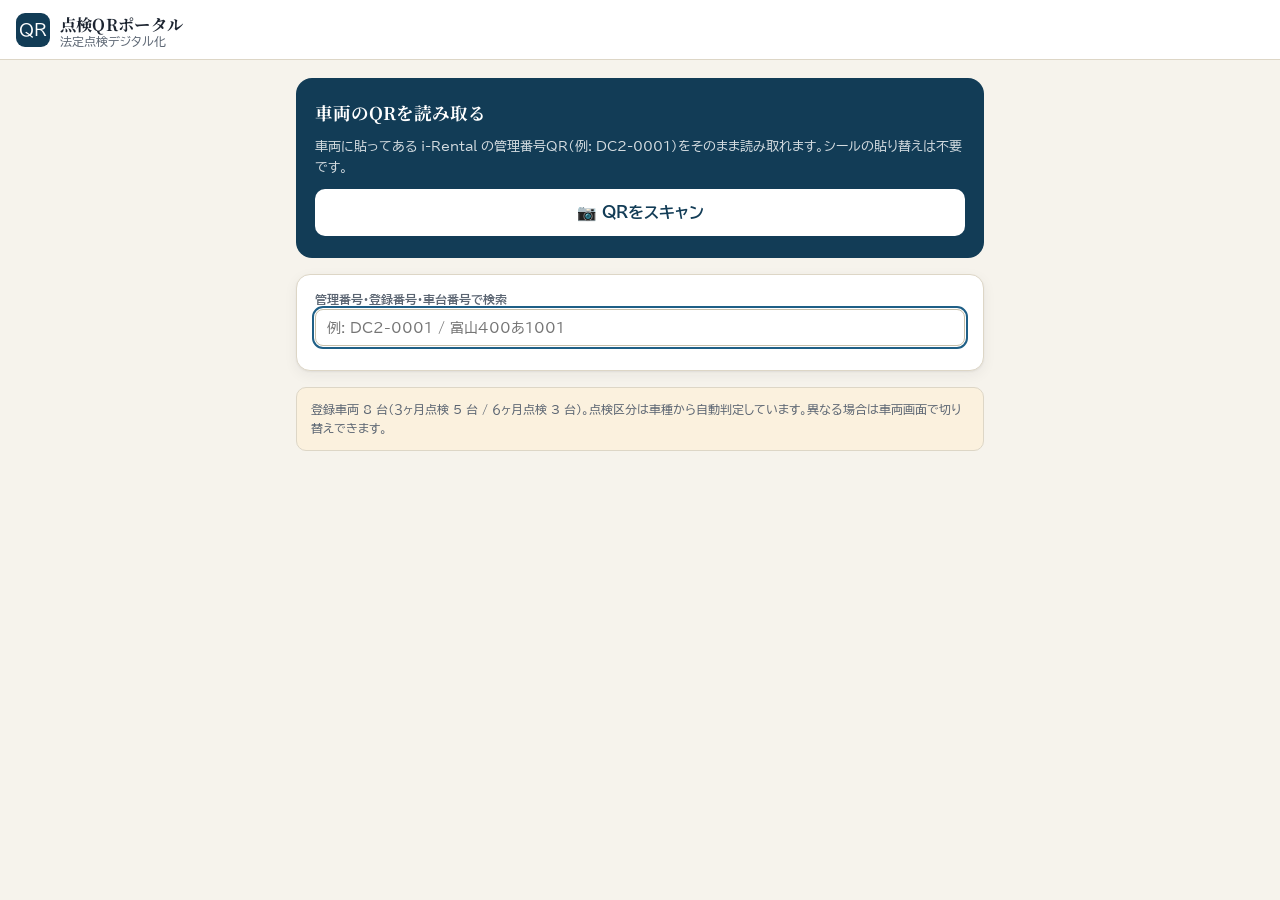
==== index.html @ 953cb8fd "点検QRポータル デモ版（架空データ8台）" ====
<!DOCTYPE html>
<html lang="ja">
<head>
<meta charset="utf-8">
<meta name="viewport" content="width=device-width, initial-scale=1, viewport-fit=cover">
<meta name="theme-color" content="#123c56">
<meta name="apple-mobile-web-app-capable" content="yes">
<meta name="apple-mobile-web-app-status-bar-style" content="default">
<meta name="apple-mobile-web-app-title" content="点検QR">
<meta name="format-detection" content="telephone=no">
<link rel="manifest" href="./manifest.json">
<link rel="apple-touch-icon" href="./apple-touch-icon.png">
<link rel="icon" href="./icon-192.png"><title>点検QRポータル</title>
<link rel="preconnect" href="https://fonts.googleapis.com">
<link rel="preconnect" href="https://fonts.gstatic.com" crossorigin>
<link href="https://fonts.googleapis.com/css2?family=Noto+Serif+JP:wght@500;700&family=BIZ+UDPGothic:wght@400;700&display=swap" rel="stylesheet">
<style>
:root{
  --paper:#f6f3ec; --surface:#ffffff; --surface-2:#fbf9f4;
  --ink:#1c2430; --ink-soft:#5b6572; --ink-faint:#8a93a0;
  --line:#ddd6c6; --line-strong:#c7bfa9;
  --accent:#1f5f86; --accent-strong:#123c56; --accent-soft:#e4eef3;
  --ok:#2f7a4f; --ok-soft:#e3f2e8;
  --ng:#b6432c; --ng-soft:#fbe9e4;
  --warn:#c1861f; --warn-soft:#fbf1de;
  --focus:#1f5f86;
  --shadow: 0 1px 2px rgba(28,36,48,.06), 0 4px 14px rgba(28,36,48,.06);
}
@media (prefers-color-scheme: dark){
  :root:not([data-theme="light"]){
    --paper:#11161d; --surface:#1a222c; --surface-2:#161d25;
    --ink:#edf0f3; --ink-soft:#aab4c0; --ink-faint:#7c8794;
    --line:#2c3947; --line-strong:#3a4a5a;
    --accent:#68abd6; --accent-strong:#9bcbea; --accent-soft:#1c2f3d;
    --ok:#63c187; --ok-soft:#173023;
    --ng:#e08669; --ng-soft:#3a2119;
    --warn:#e0b761; --warn-soft:#3a2c11;
    --focus:#68abd6;
    --shadow: 0 1px 2px rgba(0,0,0,.3), 0 4px 18px rgba(0,0,0,.35);
  }
}
:root[data-theme="dark"]{
  --paper:#11161d; --surface:#1a222c; --surface-2:#161d25;
  --ink:#edf0f3; --ink-soft:#aab4c0; --ink-faint:#7c8794;
  --line:#2c3947; --line-strong:#3a4a5a;
  --accent:#68abd6; --accent-strong:#9bcbea; --accent-soft:#1c2f3d;
  --ok:#63c187; --ok-soft:#173023;
  --ng:#e08669; --ng-soft:#3a2119;
  --warn:#e0b761; --warn-soft:#3a2c11;
  --focus:#68abd6;
  --shadow: 0 1px 2px rgba(0,0,0,.3), 0 4px 18px rgba(0,0,0,.35);
}
*{box-sizing:border-box}
body{
  margin:0; background:var(--paper); color:var(--ink);
  font-family:"BIZ UDPGothic","Hiragino Sans","Yu Gothic",sans-serif;
  -webkit-font-smoothing:antialiased;
}
h1,h2,h3{font-family:"Noto Serif JP",serif; text-wrap:balance; margin:0}
a{color:var(--accent)}
button{font-family:inherit}

.topbar{
  position:sticky; top:0; z-index:10; background:var(--surface);
  border-bottom:1px solid var(--line); display:flex; align-items:center; gap:.6rem;
  padding:.75rem 1rem;
}
.topbar .mark{
  width:34px;height:34px;border-radius:9px;background:var(--accent-strong);
  color:#fff;display:flex;align-items:center;justify-content:center;font-size:1.05rem;flex:none;
}
.topbar .title{font-family:"Noto Serif JP",serif;font-weight:700;font-size:1.02rem;letter-spacing:.02em}
.topbar .sub{font-size:.72rem;color:var(--ink-soft)}
.topbar .back{
  margin-left:auto;border:1px solid var(--line);background:var(--surface-2);color:var(--ink);
  padding:.4rem .75rem;border-radius:8px;font-size:.8rem;cursor:pointer;
}
.topbar .back:hover{border-color:var(--line-strong)}

.container{max-width:720px;margin:0 auto;padding:1.1rem 1rem 4rem}

.banner{
  background:var(--accent-soft);border:1px solid var(--line);border-radius:12px;
  padding:.85rem 1rem;font-size:.82rem;color:var(--ink-soft);line-height:1.65;margin-bottom:1.2rem;
}
.banner b{color:var(--ink)}

.section-label{
  font-size:.72rem;letter-spacing:.08em;color:var(--ink-faint);
  margin:1.6rem 0 .6rem;font-weight:700;
}
.section-label:first-child{margin-top:0}

.card{
  background:var(--surface);border:1px solid var(--line);border-radius:14px;
  padding:1.1rem;box-shadow:var(--shadow); margin-bottom:.9rem;
}

.scan-hero{
  background:var(--accent-strong);border-radius:16px;padding:1.4rem 1.2rem;color:#fff;
  display:flex;flex-direction:column;gap:.7rem;margin-bottom:1rem;
}
.scan-hero h2{font-size:1.1rem;color:#fff}
.scan-hero p{margin:0;font-size:.82rem;line-height:1.6;color:rgba(255,255,255,.82)}
.scan-hero button{
  appearance:none;border:none;background:#fff;color:var(--accent-strong);
  padding:.85rem 1rem;border-radius:10px;font-size:.98rem;font-weight:700;cursor:pointer;
  display:flex;align-items:center;justify-content:center;gap:.5rem;width:100%;
}
.scan-hero button:hover{background:#eef4f8}
.scan-hero button:focus-visible{outline:3px solid #fff;outline-offset:2px}

.pill{
  display:inline-flex;align-items:center;gap:.3rem;font-size:.72rem;font-weight:700;
  padding:.2rem .55rem;border-radius:999px;background:var(--accent-soft);color:var(--accent-strong);
  letter-spacing:.02em;
}

.btn{
  appearance:none;border:1px solid var(--line-strong);background:var(--surface-2);color:var(--ink);
  padding:.55rem .9rem;border-radius:9px;font-size:.84rem;font-weight:700;cursor:pointer;
  display:inline-flex;align-items:center;gap:.4rem;line-height:1.2;
}
.btn:hover{border-color:var(--accent)}
.btn:focus-visible{outline:2px solid var(--focus);outline-offset:2px}
.btn.primary{background:var(--accent-strong);border-color:var(--accent-strong);color:#fff}
.btn.primary:hover{background:var(--accent)}
.btn.block{width:100%;justify-content:center;padding:.8rem 1rem;font-size:.92rem}
.btn[disabled]{opacity:.5;cursor:not-allowed}
.rowbtns{display:flex;gap:.5rem;margin-top:.3rem;flex-wrap:wrap}

.step-btn{
  display:flex;align-items:flex-start;gap:.8rem;width:100%;text-align:left;
  border:1px solid var(--line-strong);background:var(--surface);color:var(--ink);
  padding:.85rem .95rem;border-radius:11px;cursor:pointer;margin-bottom:.55rem;
}
.step-btn:hover{border-color:var(--accent)}
.step-btn:focus-visible{outline:2px solid var(--focus);outline-offset:2px}
.step-btn .num{
  flex:none;width:26px;height:26px;border-radius:50%;background:var(--accent-strong);color:#fff;
  display:flex;align-items:center;justify-content:center;font-size:.8rem;font-weight:700;
}
.step-btn.done .num{background:var(--ok)}
.step-btn .txt{flex:1;min-width:0}
.step-btn .t{font-size:.92rem;font-weight:700}
.step-btn .d{font-size:.76rem;color:var(--ink-soft);margin-top:.15rem;line-height:1.5}

.field{display:flex;flex-direction:column;gap:.3rem;margin-bottom:.8rem}
.field label{font-size:.76rem;color:var(--ink-soft);font-weight:700}
.field input[type=text],.field input[type=number],.field input[type=date],.field select,.field textarea{
  border:1px solid var(--line-strong);border-radius:8px;padding:.6rem .7rem;font-size:.9rem;
  background:var(--surface);color:var(--ink);font-family:inherit;width:100%;
}
.field textarea{resize:vertical;min-height:4.2em}
.field input:focus,.field select:focus,.field textarea:focus{outline:2px solid var(--focus);outline-offset:1px}
.field-row{display:grid;grid-template-columns:1fr 1fr;gap:.7rem}
.radio2{display:flex;gap:1.1rem;font-size:.86rem}
.radio2 label{display:flex;align-items:center;gap:.35rem;font-weight:400;color:var(--ink)}

.hit{
  display:flex;align-items:center;gap:.7rem;padding:.7rem .2rem;border-top:1px solid var(--line);
  cursor:pointer;
}
.hit:first-of-type{border-top:none}
.hit:hover{background:var(--surface-2)}
.hit .id{font-size:.72rem;font-weight:700;color:var(--accent);min-width:88px;font-variant-numeric:tabular-nums}
.hit .body{flex:1;min-width:0}
.hit .reg{font-size:.92rem;font-weight:700}
.hit .kind{font-size:.75rem;color:var(--ink-soft);overflow:hidden;text-overflow:ellipsis;white-space:nowrap}
.hit .chev{color:var(--ink-faint);flex:none}

#scanStage{display:flex;flex-direction:column;gap:.8rem;align-items:center}
#scanVideo{
  width:100%;max-width:420px;border-radius:14px;background:#000;aspect-ratio:3/4;object-fit:cover;
  border:1px solid var(--line);
}
.scan-hint{font-size:.82rem;color:var(--ink-soft);text-align:center;line-height:1.6}
.scan-status{
  font-size:.8rem;font-weight:700;padding:.5rem .9rem;border-radius:999px;
  background:var(--warn-soft);color:var(--warn);
}
.scan-status.ok{background:var(--ok-soft);color:var(--ok)}
.scan-status.err{background:var(--ng-soft);color:var(--ng)}

.accordion{border:1px solid var(--line);border-radius:12px;overflow:hidden;margin-bottom:.7rem;background:var(--surface)}
.accordion > summary{
  list-style:none;cursor:pointer;padding:.8rem .95rem;display:flex;align-items:center;justify-content:space-between;
  font-weight:700;font-size:.92rem;background:var(--surface-2);
}
.accordion > summary::-webkit-details-marker{display:none}
.accordion > summary .chev{transition:transform .15s;color:var(--ink-faint)}
.accordion[open] > summary .chev{transform:rotate(90deg)}
.accordion .body{padding:.3rem .95rem .8rem}
.accordion .count{font-size:.72rem;color:var(--ink-faint);font-weight:400;margin-left:.5rem}

.group-name{font-size:.78rem;color:var(--ink-soft);font-weight:700;margin:.7rem 0 .35rem}
.item-row{padding:.55rem 0;border-top:1px solid var(--line)}
.item-row:first-of-type{border-top:none}
.item-row .label{font-size:.85rem;margin-bottom:.45rem}
.seg{display:flex;gap:.4rem;flex-wrap:wrap}
.seg button{
  flex:1;min-width:84px;border:1px solid var(--line-strong);background:var(--surface);color:var(--ink-soft);
  padding:.45rem .5rem;border-radius:8px;font-size:.78rem;font-weight:700;cursor:pointer;
}
.seg button[aria-pressed="true"]{border-color:transparent}
.seg button.st-good[aria-pressed="true"]{background:var(--ok-soft);color:var(--ok)}
.seg button.st-action[aria-pressed="true"]{background:var(--ng-soft);color:var(--ng)}
.seg button.st-na[aria-pressed="true"]{background:var(--warn-soft);color:var(--warn)}
.item-row select.code{
  margin-top:.4rem;border:1px solid var(--line-strong);border-radius:7px;padding:.35rem .5rem;
  font-size:.78rem;background:var(--surface);color:var(--ink);
}

.notebox{
  background:var(--warn-soft);border:1px solid var(--line);border-radius:10px;padding:.75rem .9rem;
  font-size:.76rem;color:var(--ink-soft);line-height:1.6;margin:1rem 0;
}

.kv{display:grid;grid-template-columns:auto 1fr;gap:.35rem .9rem;font-size:.82rem;margin-top:.6rem}
.kv dt{color:var(--ink-soft)}
.kv dd{margin:0;word-break:break-all}

.empty{color:var(--ink-faint);font-size:.85rem;padding:1.2rem 0;text-align:center}

.certificate{
  background:#fff;color:#161616;width:780px;padding:28px 32px;font-family:"BIZ UDPGothic",sans-serif;
  position:absolute;left:-99999px;top:0;
}
.certificate h2{font-size:19px;text-align:center;margin-bottom:4px;font-family:"Noto Serif JP",serif}
.certificate .sub{text-align:center;font-size:11px;color:#666;margin-bottom:14px}
.certificate table{width:100%;border-collapse:collapse;font-size:11.5px;margin-bottom:10px}
.certificate table.head td{border:1px solid #999;padding:5px 8px}
.certificate table.head td.k{background:#f0efe9;font-weight:700;width:110px}
.certificate table.items{margin-top:6px}
.certificate table.items th{background:#e7eef2;border:1px solid #999;padding:4px 6px;font-size:11px;text-align:left}
.certificate table.items td{border:1px solid #bbb;padding:4px 6px;font-size:11px}
.certificate table.items tr.cat td{background:#f4f2ea;font-weight:700}
.certificate .res-good{color:#2f7a4f;font-weight:700}
.certificate .res-action{color:#b6432c;font-weight:700}
.certificate .res-na{color:#999}
.certificate .footer-grid{display:flex;justify-content:space-between;margin-top:16px;font-size:11px}
.certificate .footer-grid div{border-top:1px solid #999;padding-top:4px;width:31%}
.certificate .stamp{margin-top:18px;text-align:right;font-size:10px;color:#888}

body.printing .topbar, body.printing .container{display:none !important}
body.printing #certificate{
  display:block !important;position:static !important;left:auto !important;width:100% !important;padding:0 !important;
}
@media print{
  body{background:#fff}
  .topbar, .container{display:none !important}
  #certificate{
    display:block !important;position:static !important;left:auto !important;width:100% !important;padding:0 !important;
  }
}
</style>
</head>
<body>
<div class="topbar">
  <div class="mark">QR</div>
  <div>
    <div class="title">点検QRポータル</div>
    <div class="sub">法定点検デジタル化</div>
  </div>
  <button class="back" id="btnHome" style="display:none">ホームへ</button>
</div>
<main id="app" class="container"></main>

<div id="certificate" class="certificate" aria-hidden="true"></div>

<script>//---------------------------------------------------------------------
//
// QR Code Generator for JavaScript
//
// Copyright (c) 2009 Kazuhiko Arase
//
// URL: http://www.d-project.com/
//
// Licensed under the MIT license:
//  http://www.opensource.org/licenses/mit-license.php
//
// The word 'QR Code' is registered trademark of
// DENSO WAVE INCORPORATED
//  http://www.denso-wave.com/qrcode/faqpatent-e.html
//
//---------------------------------------------------------------------

var qrcode = function() {

  //---------------------------------------------------------------------
  // qrcode
  //---------------------------------------------------------------------

  /**
   * qrcode
   * @param typeNumber 1 to 40
   * @param errorCorrectionLevel 'L','M','Q','H'
   */
  var qrcode = function(typeNumber, errorCorrectionLevel) {

    var PAD0 = 0xEC;
    var PAD1 = 0x11;

    var _typeNumber = typeNumber;
    var _errorCorrectionLevel = QRErrorCorrectionLevel[errorCorrectionLevel];
    var _modules = null;
    var _moduleCount = 0;
    var _dataCache = null;
    var _dataList = [];

    var _this = {};

    var makeImpl = function(test, maskPattern) {

      _moduleCount = _typeNumber * 4 + 17;
      _modules = function(moduleCount) {
        var modules = new Array(moduleCount);
        for (var row = 0; row < moduleCount; row += 1) {
          modules[row] = new Array(moduleCount);
          for (var col = 0; col < moduleCount; col += 1) {
            modules[row][col] = null;
          }
        }
        return modules;
      }(_moduleCount);

      setupPositionProbePattern(0, 0);
      setupPositionProbePattern(_moduleCount - 7, 0);
      setupPositionProbePattern(0, _moduleCount - 7);
      setupPositionAdjustPattern();
      setupTimingPattern();
      setupTypeInfo(test, maskPattern);

      if (_typeNumber >= 7) {
        setupTypeNumber(test);
      }

      if (_dataCache == null) {
        _dataCache = createData(_typeNumber, _errorCorrectionLevel, _dataList);
      }

      mapData(_dataCache, maskPattern);
    };

    var setupPositionProbePattern = function(row, col) {

      for (var r = -1; r <= 7; r += 1) {

        if (row + r <= -1 || _moduleCount <= row + r) continue;

        for (var c = -1; c <= 7; c += 1) {

          if (col + c <= -1 || _moduleCount <= col + c) continue;

          if ( (0 <= r && r <= 6 && (c == 0 || c == 6) )
              || (0 <= c && c <= 6 && (r == 0 || r == 6) )
              || (2 <= r && r <= 4 && 2 <= c && c <= 4) ) {
            _modules[row + r][col + c] = true;
          } else {
            _modules[row + r][col + c] = false;
          }
        }
      }
    };

    var getBestMaskPattern = function() {

      var minLostPoint = 0;
      var pattern = 0;

      for (var i = 0; i < 8; i += 1) {

        makeImpl(true, i);

        var lostPoint = QRUtil.getLostPoint(_this);

        if (i == 0 || minLostPoint > lostPoint) {
          minLostPoint = lostPoint;
          pattern = i;
        }
      }

      return pattern;
    };

    var setupTimingPattern = function() {

      for (var r = 8; r < _moduleCount - 8; r += 1) {
        if (_modules[r][6] != null) {
          continue;
        }
        _modules[r][6] = (r % 2 == 0);
      }

      for (var c = 8; c < _moduleCount - 8; c += 1) {
        if (_modules[6][c] != null) {
          continue;
        }
        _modules[6][c] = (c % 2 == 0);
      }
    };

    var setupPositionAdjustPattern = function() {

      var pos = QRUtil.getPatternPosition(_typeNumber);

      for (var i = 0; i < pos.length; i += 1) {

        for (var j = 0; j < pos.length; j += 1) {

          var row = pos[i];
          var col = pos[j];

          if (_modules[row][col] != null) {
            continue;
          }

          for (var r = -2; r <= 2; r += 1) {

            for (var c = -2; c <= 2; c += 1) {

              if (r == -2 || r == 2 || c == -2 || c == 2
                  || (r == 0 && c == 0) ) {
                _modules[row + r][col + c] = true;
              } else {
                _modules[row + r][col + c] = false;
              }
            }
          }
        }
      }
    };

    var setupTypeNumber = function(test) {

      var bits = QRUtil.getBCHTypeNumber(_typeNumber);

      for (var i = 0; i < 18; i += 1) {
        var mod = (!test && ( (bits >> i) & 1) == 1);
        _modules[Math.floor(i / 3)][i % 3 + _moduleCount - 8 - 3] = mod;
      }

      for (var i = 0; i < 18; i += 1) {
        var mod = (!test && ( (bits >> i) & 1) == 1);
        _modules[i % 3 + _moduleCount - 8 - 3][Math.floor(i / 3)] = mod;
      }
    };

    var setupTypeInfo = function(test, maskPattern) {

      var data = (_errorCorrectionLevel << 3) | maskPattern;
      var bits = QRUtil.getBCHTypeInfo(data);

      // vertical
      for (var i = 0; i < 15; i += 1) {

        var mod = (!test && ( (bits >> i) & 1) == 1);

        if (i < 6) {
          _modules[i][8] = mod;
        } else if (i < 8) {
          _modules[i + 1][8] = mod;
        } else {
          _modules[_moduleCount - 15 + i][8] = mod;
        }
      }

      // horizontal
      for (var i = 0; i < 15; i += 1) {

        var mod = (!test && ( (bits >> i) & 1) == 1);

        if (i < 8) {
          _modules[8][_moduleCount - i - 1] = mod;
        } else if (i < 9) {
          _modules[8][15 - i - 1 + 1] = mod;
        } else {
          _modules[8][15 - i - 1] = mod;
        }
      }

      // fixed module
      _modules[_moduleCount - 8][8] = (!test);
    };

    var mapData = function(data, maskPattern) {

      var inc = -1;
      var row = _moduleCount - 1;
      var bitIndex = 7;
      var byteIndex = 0;
      var maskFunc = QRUtil.getMaskFunction(maskPattern);

      for (var col = _moduleCount - 1; col > 0; col -= 2) {

        if (col == 6) col -= 1;

        while (true) {

          for (var c = 0; c < 2; c += 1) {

            if (_modules[row][col - c] == null) {

              var dark = false;

              if (byteIndex < data.length) {
                dark = ( ( (data[byteIndex] >>> bitIndex) & 1) == 1);
              }

              var mask = maskFunc(row, col - c);

              if (mask) {
                dark = !dark;
              }

              _modules[row][col - c] = dark;
              bitIndex -= 1;

              if (bitIndex == -1) {
                byteIndex += 1;
                bitIndex = 7;
              }
            }
          }

          row += inc;

          if (row < 0 || _moduleCount <= row) {
            row -= inc;
            inc = -inc;
            break;
          }
        }
      }
    };

    var createBytes = function(buffer, rsBlocks) {

      var offset = 0;

      var maxDcCount = 0;
      var maxEcCount = 0;

      var dcdata = new Array(rsBlocks.length);
      var ecdata = new Array(rsBlocks.length);

      for (var r = 0; r < rsBlocks.length; r += 1) {

        var dcCount = rsBlocks[r].dataCount;
        var ecCount = rsBlocks[r].totalCount - dcCount;

        maxDcCount = Math.max(maxDcCount, dcCount);
        maxEcCount = Math.max(maxEcCount, ecCount);

        dcdata[r] = new Array(dcCount);

        for (var i = 0; i < dcdata[r].length; i += 1) {
          dcdata[r][i] = 0xff & buffer.getBuffer()[i + offset];
        }
        offset += dcCount;

        var rsPoly = QRUtil.getErrorCorrectPolynomial(ecCount);
        var rawPoly = qrPolynomial(dcdata[r], rsPoly.getLength() - 1);

        var modPoly = rawPoly.mod(rsPoly);
        ecdata[r] = new Array(rsPoly.getLength() - 1);
        for (var i = 0; i < ecdata[r].length; i += 1) {
          var modIndex = i + modPoly.getLength() - ecdata[r].length;
          ecdata[r][i] = (modIndex >= 0)? modPoly.getAt(modIndex) : 0;
        }
      }

      var totalCodeCount = 0;
      for (var i = 0; i < rsBlocks.length; i += 1) {
        totalCodeCount += rsBlocks[i].totalCount;
      }

      var data = new Array(totalCodeCount);
      var index = 0;

      for (var i = 0; i < maxDcCount; i += 1) {
        for (var r = 0; r < rsBlocks.length; r += 1) {
          if (i < dcdata[r].length) {
            data[index] = dcdata[r][i];
            index += 1;
          }
        }
      }

      for (var i = 0; i < maxEcCount; i += 1) {
        for (var r = 0; r < rsBlocks.length; r += 1) {
          if (i < ecdata[r].length) {
            data[index] = ecdata[r][i];
            index += 1;
          }
        }
      }

      return data;
    };

    var createData = function(typeNumber, errorCorrectionLevel, dataList) {

      var rsBlocks = QRRSBlock.getRSBlocks(typeNumber, errorCorrectionLevel);

      var buffer = qrBitBuffer();

      for (var i = 0; i < dataList.length; i += 1) {
        var data = dataList[i];
        buffer.put(data.getMode(), 4);
        buffer.put(data.getLength(), QRUtil.getLengthInBits(data.getMode(), typeNumber) );
        data.write(buffer);
      }

      // calc num max data.
      var totalDataCount = 0;
      for (var i = 0; i < rsBlocks.length; i += 1) {
        totalDataCount += rsBlocks[i].dataCount;
      }

      if (buffer.getLengthInBits() > totalDataCount * 8) {
        throw 'code length overflow. ('
          + buffer.getLengthInBits()
          + '>'
          + totalDataCount * 8
          + ')';
      }

      // end code
      if (buffer.getLengthInBits() + 4 <= totalDataCount * 8) {
        buffer.put(0, 4);
      }

      // padding
      while (buffer.getLengthInBits() % 8 != 0) {
        buffer.putBit(false);
      }

      // padding
      while (true) {

        if (buffer.getLengthInBits() >= totalDataCount * 8) {
          break;
        }
        buffer.put(PAD0, 8);

        if (buffer.getLengthInBits() >= totalDataCount * 8) {
          break;
        }
        buffer.put(PAD1, 8);
      }

      return createBytes(buffer, rsBlocks);
    };

    _this.addData = function(data, mode) {

      mode = mode || 'Byte';

      var newData = null;

      switch(mode) {
      case 'Numeric' :
        newData = qrNumber(data);
        break;
      case 'Alphanumeric' :
        newData = qrAlphaNum(data);
        break;
      case 'Byte' :
        newData = qr8BitByte(data);
        break;
      case 'Kanji' :
        newData = qrKanji(data);
        break;
      default :
        throw 'mode:' + mode;
      }

      _dataList.push(newData);
      _dataCache = null;
    };

    _this.isDark = function(row, col) {
      if (row < 0 || _moduleCount <= row || col < 0 || _moduleCount <= col) {
        throw row + ',' + col;
      }
      return _modules[row][col];
    };

    _this.getModuleCount = function() {
      return _moduleCount;
    };

    _this.make = function() {
      if (_typeNumber < 1) {
        var typeNumber = 1;

        for (; typeNumber < 40; typeNumber++) {
          var rsBlocks = QRRSBlock.getRSBlocks(typeNumber, _errorCorrectionLevel);
          var buffer = qrBitBuffer();

          for (var i = 0; i < _dataList.length; i++) {
            var data = _dataList[i];
            buffer.put(data.getMode(), 4);
            buffer.put(data.getLength(), QRUtil.getLengthInBits(data.getMode(), typeNumber) );
            data.write(buffer);
          }

          var totalDataCount = 0;
          for (var i = 0; i < rsBlocks.length; i++) {
            totalDataCount += rsBlocks[i].dataCount;
          }

          if (buffer.getLengthInBits() <= totalDataCount * 8) {
            break;
          }
        }

        _typeNumber = typeNumber;
      }

      makeImpl(false, getBestMaskPattern() );
    };

    _this.createTableTag = function(cellSize, margin) {

      cellSize = cellSize || 2;
      margin = (typeof margin == 'undefined')? cellSize * 4 : margin;

      var qrHtml = '';

      qrHtml += '<table style="';
      qrHtml += ' border-width: 0px; border-style: none;';
      qrHtml += ' border-collapse: collapse;';
      qrHtml += ' padding: 0px; margin: ' + margin + 'px;';
      qrHtml += '">';
      qrHtml += '<tbody>';

      for (var r = 0; r < _this.getModuleCount(); r += 1) {

        qrHtml += '<tr>';

        for (var c = 0; c < _this.getModuleCount(); c += 1) {
          qrHtml += '<td style="';
          qrHtml += ' border-width: 0px; border-style: none;';
          qrHtml += ' border-collapse: collapse;';
          qrHtml += ' padding: 0px; margin: 0px;';
          qrHtml += ' width: ' + cellSize + 'px;';
          qrHtml += ' height: ' + cellSize + 'px;';
          qrHtml += ' background-color: ';
          qrHtml += _this.isDark(r, c)? '#000000' : '#ffffff';
          qrHtml += ';';
          qrHtml += '"/>';
        }

        qrHtml += '</tr>';
      }

      qrHtml += '</tbody>';
      qrHtml += '</table>';

      return qrHtml;
    };

    _this.createSvgTag = function(cellSize, margin, alt, title) {

      var opts = {};
      if (typeof arguments[0] == 'object') {
        // Called by options.
        opts = arguments[0];
        // overwrite cellSize and margin.
        cellSize = opts.cellSize;
        margin = opts.margin;
        alt = opts.alt;
        title = opts.title;
      }

      cellSize = cellSize || 2;
      margin = (typeof margin == 'undefined')? cellSize * 4 : margin;

      // Compose alt property surrogate
      alt = (typeof alt === 'string') ? {text: alt} : alt || {};
      alt.text = alt.text || null;
      alt.id = (alt.text) ? alt.id || 'qrcode-description' : null;

      // Compose title property surrogate
      title = (typeof title === 'string') ? {text: title} : title || {};
      title.text = title.text || null;
      title.id = (title.text) ? title.id || 'qrcode-title' : null;

      var size = _this.getModuleCount() * cellSize + margin * 2;
      var c, mc, r, mr, qrSvg='', rect;

      rect = 'l' + cellSize + ',0 0,' + cellSize +
        ' -' + cellSize + ',0 0,-' + cellSize + 'z ';

      qrSvg += '<svg version="1.1" xmlns="http://www.w3.org/2000/svg"';
      qrSvg += !opts.scalable ? ' width="' + size + 'px" height="' + size + 'px"' : '';
      qrSvg += ' viewBox="0 0 ' + size + ' ' + size + '" ';
      qrSvg += ' preserveAspectRatio="xMinYMin meet"';
      qrSvg += (title.text || alt.text) ? ' role="img" aria-labelledby="' +
          escapeXml([title.id, alt.id].join(' ').trim() ) + '"' : '';
      qrSvg += '>';
      qrSvg += (title.text) ? '<title id="' + escapeXml(title.id) + '">' +
          escapeXml(title.text) + '</title>' : '';
      qrSvg += (alt.text) ? '<description id="' + escapeXml(alt.id) + '">' +
          escapeXml(alt.text) + '</description>' : '';
      qrSvg += '<rect width="100%" height="100%" fill="white" cx="0" cy="0"/>';
      qrSvg += '<path d="';

      for (r = 0; r < _this.getModuleCount(); r += 1) {
        mr = r * cellSize + margin;
        for (c = 0; c < _this.getModuleCount(); c += 1) {
          if (_this.isDark(r, c) ) {
            mc = c*cellSize+margin;
            qrSvg += 'M' + mc + ',' + mr + rect;
          }
        }
      }

      qrSvg += '" stroke="transparent" fill="black"/>';
      qrSvg += '</svg>';

      return qrSvg;
    };

    _this.createDataURL = function(cellSize, margin) {

      cellSize = cellSize || 2;
      margin = (typeof margin == 'undefined')? cellSize * 4 : margin;

      var size = _this.getModuleCount() * cellSize + margin * 2;
      var min = margin;
      var max = size - margin;

      return createDataURL(size, size, function(x, y) {
        if (min <= x && x < max && min <= y && y < max) {
          var c = Math.floor( (x - min) / cellSize);
          var r = Math.floor( (y - min) / cellSize);
          return _this.isDark(r, c)? 0 : 1;
        } else {
          return 1;
        }
      } );
    };

    _this.createImgTag = function(cellSize, margin, alt) {

      cellSize = cellSize || 2;
      margin = (typeof margin == 'undefined')? cellSize * 4 : margin;

      var size = _this.getModuleCount() * cellSize + margin * 2;

      var img = '';
      img += '<img';
      img += '\u0020src="';
      img += _this.createDataURL(cellSize, margin);
      img += '"';
      img += '\u0020width="';
      img += size;
      img += '"';
      img += '\u0020height="';
      img += size;
      img += '"';
      if (alt) {
        img += '\u0020alt="';
        img += escapeXml(alt);
        img += '"';
      }
      img += '/>';

      return img;
    };

    var escapeXml = function(s) {
      var escaped = '';
      for (var i = 0; i < s.length; i += 1) {
        var c = s.charAt(i);
        switch(c) {
        case '<': escaped += '&lt;'; break;
        case '>': escaped += '&gt;'; break;
        case '&': escaped += '&amp;'; break;
        case '"': escaped += '&quot;'; break;
        default : escaped += c; break;
        }
      }
      return escaped;
    };

    var _createHalfASCII = function(margin) {
      var cellSize = 1;
      margin = (typeof margin == 'undefined')? cellSize * 2 : margin;

      var size = _this.getModuleCount() * cellSize + margin * 2;
      var min = margin;
      var max = size - margin;

      var y, x, r1, r2, p;

      var blocks = {
        '██': '█',
        '█ ': '▀',
        ' █': '▄',
        '  ': ' '
      };

      var blocksLastLineNoMargin = {
        '██': '▀',
        '█ ': '▀',
        ' █': ' ',
        '  ': ' '
      };

      var ascii = '';
      for (y = 0; y < size; y += 2) {
        r1 = Math.floor((y - min) / cellSize);
        r2 = Math.floor((y + 1 - min) / cellSize);
        for (x = 0; x < size; x += 1) {
          p = '█';

          if (min <= x && x < max && min <= y && y < max && _this.isDark(r1, Math.floor((x - min) / cellSize))) {
            p = ' ';
          }

          if (min <= x && x < max && min <= y+1 && y+1 < max && _this.isDark(r2, Math.floor((x - min) / cellSize))) {
            p += ' ';
          }
          else {
            p += '█';
          }

          // Output 2 characters per pixel, to create full square. 1 character per pixels gives only half width of square.
          ascii += (margin < 1 && y+1 >= max) ? blocksLastLineNoMargin[p] : blocks[p];
        }

        ascii += '\n';
      }

      if (size % 2 && margin > 0) {
        return ascii.substring(0, ascii.length - size - 1) + Array(size+1).join('▀');
      }

      return ascii.substring(0, ascii.length-1);
    };

    _this.createASCII = function(cellSize, margin) {
      cellSize = cellSize || 1;

      if (cellSize < 2) {
        return _createHalfASCII(margin);
      }

      cellSize -= 1;
      margin = (typeof margin == 'undefined')? cellSize * 2 : margin;

      var size = _this.getModuleCount() * cellSize + margin * 2;
      var min = margin;
      var max = size - margin;

      var y, x, r, p;

      var white = Array(cellSize+1).join('██');
      var black = Array(cellSize+1).join('  ');

      var ascii = '';
      var line = '';
      for (y = 0; y < size; y += 1) {
        r = Math.floor( (y - min) / cellSize);
        line = '';
        for (x = 0; x < size; x += 1) {
          p = 1;

          if (min <= x && x < max && min <= y && y < max && _this.isDark(r, Math.floor((x - min) / cellSize))) {
            p = 0;
          }

          // Output 2 characters per pixel, to create full square. 1 character per pixels gives only half width of square.
          line += p ? white : black;
        }

        for (r = 0; r < cellSize; r += 1) {
          ascii += line + '\n';
        }
      }

      return ascii.substring(0, ascii.length-1);
    };

    _this.renderTo2dContext = function(context, cellSize) {
      cellSize = cellSize || 2;
      var length = _this.getModuleCount();
      for (var row = 0; row < length; row++) {
        for (var col = 0; col < length; col++) {
          context.fillStyle = _this.isDark(row, col) ? 'black' : 'white';
          context.fillRect(col * cellSize, row * cellSize, cellSize, cellSize);
        }
      }
    }

    return _this;
  };

  //---------------------------------------------------------------------
  // qrcode.stringToBytes
  //---------------------------------------------------------------------

  qrcode.stringToBytesFuncs = {
    'default' : function(s) {
      var bytes = [];
      for (var i = 0; i < s.length; i += 1) {
        var c = s.charCodeAt(i);
        bytes.push(c & 0xff);
      }
      return bytes;
    }
  };

  qrcode.stringToBytes = qrcode.stringToBytesFuncs['default'];

  //---------------------------------------------------------------------
  // qrcode.createStringToBytes
  //---------------------------------------------------------------------

  /**
   * @param unicodeData base64 string of byte array.
   * [16bit Unicode],[16bit Bytes], ...
   * @param numChars
   */
  qrcode.createStringToBytes = function(unicodeData, numChars) {

    // create conversion map.

    var unicodeMap = function() {

      var bin = base64DecodeInputStream(unicodeData);
      var read = function() {
        var b = bin.read();
        if (b == -1) throw 'eof';
        return b;
      };

      var count = 0;
      var unicodeMap = {};
      while (true) {
        var b0 = bin.read();
        if (b0 == -1) break;
        var b1 = read();
        var b2 = read();
        var b3 = read();
        var k = String.fromCharCode( (b0 << 8) | b1);
        var v = (b2 << 8) | b3;
        unicodeMap[k] = v;
        count += 1;
      }
      if (count != numChars) {
        throw count + ' != ' + numChars;
      }

      return unicodeMap;
    }();

    var unknownChar = '?'.charCodeAt(0);

    return function(s) {
      var bytes = [];
      for (var i = 0; i < s.length; i += 1) {
        var c = s.charCodeAt(i);
        if (c < 128) {
          bytes.push(c);
        } else {
          var b = unicodeMap[s.charAt(i)];
          if (typeof b == 'number') {
            if ( (b & 0xff) == b) {
              // 1byte
              bytes.push(b);
            } else {
              // 2bytes
              bytes.push(b >>> 8);
              bytes.push(b & 0xff);
            }
          } else {
            bytes.push(unknownChar);
          }
        }
      }
      return bytes;
    };
  };

  //---------------------------------------------------------------------
  // QRMode
  //---------------------------------------------------------------------

  var QRMode = {
    MODE_NUMBER :    1 << 0,
    MODE_ALPHA_NUM : 1 << 1,
    MODE_8BIT_BYTE : 1 << 2,
    MODE_KANJI :     1 << 3
  };

  //---------------------------------------------------------------------
  // QRErrorCorrectionLevel
  //---------------------------------------------------------------------

  var QRErrorCorrectionLevel = {
    L : 1,
    M : 0,
    Q : 3,
    H : 2
  };

  //---------------------------------------------------------------------
  // QRMaskPattern
  //---------------------------------------------------------------------

  var QRMaskPattern = {
    PATTERN000 : 0,
    PATTERN001 : 1,
    PATTERN010 : 2,
    PATTERN011 : 3,
    PATTERN100 : 4,
    PATTERN101 : 5,
    PATTERN110 : 6,
    PATTERN111 : 7
  };

  //---------------------------------------------------------------------
  // QRUtil
  //---------------------------------------------------------------------

  var QRUtil = function() {

    var PATTERN_POSITION_TABLE = [
      [],
      [6, 18],
      [6, 22],
      [6, 26],
      [6, 30],
      [6, 34],
      [6, 22, 38],
      [6, 24, 42],
      [6, 26, 46],
      [6, 28, 50],
      [6, 30, 54],
      [6, 32, 58],
      [6, 34, 62],
      [6, 26, 46, 66],
      [6, 26, 48, 70],
      [6, 26, 50, 74],
      [6, 30, 54, 78],
      [6, 30, 56, 82],
      [6, 30, 58, 86],
      [6, 34, 62, 90],
      [6, 28, 50, 72, 94],
      [6, 26, 50, 74, 98],
      [6, 30, 54, 78, 102],
      [6, 28, 54, 80, 106],
      [6, 32, 58, 84, 110],
      [6, 30, 58, 86, 114],
      [6, 34, 62, 90, 118],
      [6, 26, 50, 74, 98, 122],
      [6, 30, 54, 78, 102, 126],
      [6, 26, 52, 78, 104, 130],
      [6, 30, 56, 82, 108, 134],
      [6, 34, 60, 86, 112, 138],
      [6, 30, 58, 86, 114, 142],
      [6, 34, 62, 90, 118, 146],
      [6, 30, 54, 78, 102, 126, 150],
      [6, 24, 50, 76, 102, 128, 154],
      [6, 28, 54, 80, 106, 132, 158],
      [6, 32, 58, 84, 110, 136, 162],
      [6, 26, 54, 82, 110, 138, 166],
      [6, 30, 58, 86, 114, 142, 170]
    ];
    var G15 = (1 << 10) | (1 << 8) | (1 << 5) | (1 << 4) | (1 << 2) | (1 << 1) | (1 << 0);
    var G18 = (1 << 12) | (1 << 11) | (1 << 10) | (1 << 9) | (1 << 8) | (1 << 5) | (1 << 2) | (1 << 0);
    var G15_MASK = (1 << 14) | (1 << 12) | (1 << 10) | (1 << 4) | (1 << 1);

    var _this = {};

    var getBCHDigit = function(data) {
      var digit = 0;
      while (data != 0) {
        digit += 1;
        data >>>= 1;
      }
      return digit;
    };

    _this.getBCHTypeInfo = function(data) {
      var d = data << 10;
      while (getBCHDigit(d) - getBCHDigit(G15) >= 0) {
        d ^= (G15 << (getBCHDigit(d) - getBCHDigit(G15) ) );
      }
      return ( (data << 10) | d) ^ G15_MASK;
    };

    _this.getBCHTypeNumber = function(data) {
      var d = data << 12;
      while (getBCHDigit(d) - getBCHDigit(G18) >= 0) {
        d ^= (G18 << (getBCHDigit(d) - getBCHDigit(G18) ) );
      }
      return (data << 12) | d;
    };

    _this.getPatternPosition = function(typeNumber) {
      return PATTERN_POSITION_TABLE[typeNumber - 1];
    };

    _this.getMaskFunction = function(maskPattern) {

      switch (maskPattern) {

      case QRMaskPattern.PATTERN000 :
        return function(i, j) { return (i + j) % 2 == 0; };
      case QRMaskPattern.PATTERN001 :
        return function(i, j) { return i % 2 == 0; };
      case QRMaskPattern.PATTERN010 :
        return function(i, j) { return j % 3 == 0; };
      case QRMaskPattern.PATTERN011 :
        return function(i, j) { return (i + j) % 3 == 0; };
      case QRMaskPattern.PATTERN100 :
        return function(i, j) { return (Math.floor(i / 2) + Math.floor(j / 3) ) % 2 == 0; };
      case QRMaskPattern.PATTERN101 :
        return function(i, j) { return (i * j) % 2 + (i * j) % 3 == 0; };
      case QRMaskPattern.PATTERN110 :
        return function(i, j) { return ( (i * j) % 2 + (i * j) % 3) % 2 == 0; };
      case QRMaskPattern.PATTERN111 :
        return function(i, j) { return ( (i * j) % 3 + (i + j) % 2) % 2 == 0; };

      default :
        throw 'bad maskPattern:' + maskPattern;
      }
    };

    _this.getErrorCorrectPolynomial = function(errorCorrectLength) {
      var a = qrPolynomial([1], 0);
      for (var i = 0; i < errorCorrectLength; i += 1) {
        a = a.multiply(qrPolynomial([1, QRMath.gexp(i)], 0) );
      }
      return a;
    };

    _this.getLengthInBits = function(mode, type) {

      if (1 <= type && type < 10) {

        // 1 - 9

        switch(mode) {
        case QRMode.MODE_NUMBER    : return 10;
        case QRMode.MODE_ALPHA_NUM : return 9;
        case QRMode.MODE_8BIT_BYTE : return 8;
        case QRMode.MODE_KANJI     : return 8;
        default :
          throw 'mode:' + mode;
        }

      } else if (type < 27) {

        // 10 - 26

        switch(mode) {
        case QRMode.MODE_NUMBER    : return 12;
        case QRMode.MODE_ALPHA_NUM : return 11;
        case QRMode.MODE_8BIT_BYTE : return 16;
        case QRMode.MODE_KANJI     : return 10;
        default :
          throw 'mode:' + mode;
        }

      } else if (type < 41) {

        // 27 - 40

        switch(mode) {
        case QRMode.MODE_NUMBER    : return 14;
        case QRMode.MODE_ALPHA_NUM : return 13;
        case QRMode.MODE_8BIT_BYTE : return 16;
        case QRMode.MODE_KANJI     : return 12;
        default :
          throw 'mode:' + mode;
        }

      } else {
        throw 'type:' + type;
      }
    };

    _this.getLostPoint = function(qrcode) {

      var moduleCount = qrcode.getModuleCount();

      var lostPoint = 0;

      // LEVEL1

      for (var row = 0; row < moduleCount; row += 1) {
        for (var col = 0; col < moduleCount; col += 1) {

          var sameCount = 0;
          var dark = qrcode.isDark(row, col);

          for (var r = -1; r <= 1; r += 1) {

            if (row + r < 0 || moduleCount <= row + r) {
              continue;
            }

            for (var c = -1; c <= 1; c += 1) {

              if (col + c < 0 || moduleCount <= col + c) {
                continue;
              }

              if (r == 0 && c == 0) {
                continue;
              }

              if (dark == qrcode.isDark(row + r, col + c) ) {
                sameCount += 1;
              }
            }
          }

          if (sameCount > 5) {
            lostPoint += (3 + sameCount - 5);
          }
        }
      };

      // LEVEL2

      for (var row = 0; row < moduleCount - 1; row += 1) {
        for (var col = 0; col < moduleCount - 1; col += 1) {
          var count = 0;
          if (qrcode.isDark(row, col) ) count += 1;
          if (qrcode.isDark(row + 1, col) ) count += 1;
          if (qrcode.isDark(row, col + 1) ) count += 1;
          if (qrcode.isDark(row + 1, col + 1) ) count += 1;
          if (count == 0 || count == 4) {
            lostPoint += 3;
          }
        }
      }

      // LEVEL3

      for (var row = 0; row < moduleCount; row += 1) {
        for (var col = 0; col < moduleCount - 6; col += 1) {
          if (qrcode.isDark(row, col)
              && !qrcode.isDark(row, col + 1)
              &&  qrcode.isDark(row, col + 2)
              &&  qrcode.isDark(row, col + 3)
              &&  qrcode.isDark(row, col + 4)
              && !qrcode.isDark(row, col + 5)
              &&  qrcode.isDark(row, col + 6) ) {
            lostPoint += 40;
          }
        }
      }

      for (var col = 0; col < moduleCount; col += 1) {
        for (var row = 0; row < moduleCount - 6; row += 1) {
          if (qrcode.isDark(row, col)
              && !qrcode.isDark(row + 1, col)
              &&  qrcode.isDark(row + 2, col)
              &&  qrcode.isDark(row + 3, col)
              &&  qrcode.isDark(row + 4, col)
              && !qrcode.isDark(row + 5, col)
              &&  qrcode.isDark(row + 6, col) ) {
            lostPoint += 40;
          }
        }
      }

      // LEVEL4

      var darkCount = 0;

      for (var col = 0; col < moduleCount; col += 1) {
        for (var row = 0; row < moduleCount; row += 1) {
          if (qrcode.isDark(row, col) ) {
            darkCount += 1;
          }
        }
      }

      var ratio = Math.abs(100 * darkCount / moduleCount / moduleCount - 50) / 5;
      lostPoint += ratio * 10;

      return lostPoint;
    };

    return _this;
  }();

  //---------------------------------------------------------------------
  // QRMath
  //---------------------------------------------------------------------

  var QRMath = function() {

    var EXP_TABLE = new Array(256);
    var LOG_TABLE = new Array(256);

    // initialize tables
    for (var i = 0; i < 8; i += 1) {
      EXP_TABLE[i] = 1 << i;
    }
    for (var i = 8; i < 256; i += 1) {
      EXP_TABLE[i] = EXP_TABLE[i - 4]
        ^ EXP_TABLE[i - 5]
        ^ EXP_TABLE[i - 6]
        ^ EXP_TABLE[i - 8];
    }
    for (var i = 0; i < 255; i += 1) {
      LOG_TABLE[EXP_TABLE[i] ] = i;
    }

    var _this = {};

    _this.glog = function(n) {

      if (n < 1) {
        throw 'glog(' + n + ')';
      }

      return LOG_TABLE[n];
    };

    _this.gexp = function(n) {

      while (n < 0) {
        n += 255;
      }

      while (n >= 256) {
        n -= 255;
      }

      return EXP_TABLE[n];
    };

    return _this;
  }();

  //---------------------------------------------------------------------
  // qrPolynomial
  //---------------------------------------------------------------------

  function qrPolynomial(num, shift) {

    if (typeof num.length == 'undefined') {
      throw num.length + '/' + shift;
    }

    var _num = function() {
      var offset = 0;
      while (offset < num.length && num[offset] == 0) {
        offset += 1;
      }
      var _num = new Array(num.length - offset + shift);
      for (var i = 0; i < num.length - offset; i += 1) {
        _num[i] = num[i + offset];
      }
      return _num;
    }();

    var _this = {};

    _this.getAt = function(index) {
      return _num[index];
    };

    _this.getLength = function() {
      return _num.length;
    };

    _this.multiply = function(e) {

      var num = new Array(_this.getLength() + e.getLength() - 1);

      for (var i = 0; i < _this.getLength(); i += 1) {
        for (var j = 0; j < e.getLength(); j += 1) {
          num[i + j] ^= QRMath.gexp(QRMath.glog(_this.getAt(i) ) + QRMath.glog(e.getAt(j) ) );
        }
      }

      return qrPolynomial(num, 0);
    };

    _this.mod = function(e) {

      if (_this.getLength() - e.getLength() < 0) {
        return _this;
      }

      var ratio = QRMath.glog(_this.getAt(0) ) - QRMath.glog(e.getAt(0) );

      var num = new Array(_this.getLength() );
      for (var i = 0; i < _this.getLength(); i += 1) {
        num[i] = _this.getAt(i);
      }

      for (var i = 0; i < e.getLength(); i += 1) {
        num[i] ^= QRMath.gexp(QRMath.glog(e.getAt(i) ) + ratio);
      }

      // recursive call
      return qrPolynomial(num, 0).mod(e);
    };

    return _this;
  };

  //---------------------------------------------------------------------
  // QRRSBlock
  //---------------------------------------------------------------------

  var QRRSBlock = function() {

    var RS_BLOCK_TABLE = [

      // L
      // M
      // Q
      // H

      // 1
      [1, 26, 19],
      [1, 26, 16],
      [1, 26, 13],
      [1, 26, 9],

      // 2
      [1, 44, 34],
      [1, 44, 28],
      [1, 44, 22],
      [1, 44, 16],

      // 3
      [1, 70, 55],
      [1, 70, 44],
      [2, 35, 17],
      [2, 35, 13],

      // 4
      [1, 100, 80],
      [2, 50, 32],
      [2, 50, 24],
      [4, 25, 9],

      // 5
      [1, 134, 108],
      [2, 67, 43],
      [2, 33, 15, 2, 34, 16],
      [2, 33, 11, 2, 34, 12],

      // 6
      [2, 86, 68],
      [4, 43, 27],
      [4, 43, 19],
      [4, 43, 15],

      // 7
      [2, 98, 78],
      [4, 49, 31],
      [2, 32, 14, 4, 33, 15],
      [4, 39, 13, 1, 40, 14],

      // 8
      [2, 121, 97],
      [2, 60, 38, 2, 61, 39],
      [4, 40, 18, 2, 41, 19],
      [4, 40, 14, 2, 41, 15],

      // 9
      [2, 146, 116],
      [3, 58, 36, 2, 59, 37],
      [4, 36, 16, 4, 37, 17],
      [4, 36, 12, 4, 37, 13],

      // 10
      [2, 86, 68, 2, 87, 69],
      [4, 69, 43, 1, 70, 44],
      [6, 43, 19, 2, 44, 20],
      [6, 43, 15, 2, 44, 16],

      // 11
      [4, 101, 81],
      [1, 80, 50, 4, 81, 51],
      [4, 50, 22, 4, 51, 23],
      [3, 36, 12, 8, 37, 13],

      // 12
      [2, 116, 92, 2, 117, 93],
      [6, 58, 36, 2, 59, 37],
      [4, 46, 20, 6, 47, 21],
      [7, 42, 14, 4, 43, 15],

      // 13
      [4, 133, 107],
      [8, 59, 37, 1, 60, 38],
      [8, 44, 20, 4, 45, 21],
      [12, 33, 11, 4, 34, 12],

      // 14
      [3, 145, 115, 1, 146, 116],
      [4, 64, 40, 5, 65, 41],
      [11, 36, 16, 5, 37, 17],
      [11, 36, 12, 5, 37, 13],

      // 15
      [5, 109, 87, 1, 110, 88],
      [5, 65, 41, 5, 66, 42],
      [5, 54, 24, 7, 55, 25],
      [11, 36, 12, 7, 37, 13],

      // 16
      [5, 122, 98, 1, 123, 99],
      [7, 73, 45, 3, 74, 46],
      [15, 43, 19, 2, 44, 20],
      [3, 45, 15, 13, 46, 16],

      // 17
      [1, 135, 107, 5, 136, 108],
      [10, 74, 46, 1, 75, 47],
      [1, 50, 22, 15, 51, 23],
      [2, 42, 14, 17, 43, 15],

      // 18
      [5, 150, 120, 1, 151, 121],
      [9, 69, 43, 4, 70, 44],
      [17, 50, 22, 1, 51, 23],
      [2, 42, 14, 19, 43, 15],

      // 19
      [3, 141, 113, 4, 142, 114],
      [3, 70, 44, 11, 71, 45],
      [17, 47, 21, 4, 48, 22],
      [9, 39, 13, 16, 40, 14],

      // 20
      [3, 135, 107, 5, 136, 108],
      [3, 67, 41, 13, 68, 42],
      [15, 54, 24, 5, 55, 25],
      [15, 43, 15, 10, 44, 16],

      // 21
      [4, 144, 116, 4, 145, 117],
      [17, 68, 42],
      [17, 50, 22, 6, 51, 23],
      [19, 46, 16, 6, 47, 17],

      // 22
      [2, 139, 111, 7, 140, 112],
      [17, 74, 46],
      [7, 54, 24, 16, 55, 25],
      [34, 37, 13],

      // 23
      [4, 151, 121, 5, 152, 122],
      [4, 75, 47, 14, 76, 48],
      [11, 54, 24, 14, 55, 25],
      [16, 45, 15, 14, 46, 16],

      // 24
      [6, 147, 117, 4, 148, 118],
      [6, 73, 45, 14, 74, 46],
      [11, 54, 24, 16, 55, 25],
      [30, 46, 16, 2, 47, 17],

      // 25
      [8, 132, 106, 4, 133, 107],
      [8, 75, 47, 13, 76, 48],
      [7, 54, 24, 22, 55, 25],
      [22, 45, 15, 13, 46, 16],

      // 26
      [10, 142, 114, 2, 143, 115],
      [19, 74, 46, 4, 75, 47],
      [28, 50, 22, 6, 51, 23],
      [33, 46, 16, 4, 47, 17],

      // 27
      [8, 152, 122, 4, 153, 123],
      [22, 73, 45, 3, 74, 46],
      [8, 53, 23, 26, 54, 24],
      [12, 45, 15, 28, 46, 16],

      // 28
      [3, 147, 117, 10, 148, 118],
      [3, 73, 45, 23, 74, 46],
      [4, 54, 24, 31, 55, 25],
      [11, 45, 15, 31, 46, 16],

      // 29
      [7, 146, 116, 7, 147, 117],
      [21, 73, 45, 7, 74, 46],
      [1, 53, 23, 37, 54, 24],
      [19, 45, 15, 26, 46, 16],

      // 30
      [5, 145, 115, 10, 146, 116],
      [19, 75, 47, 10, 76, 48],
      [15, 54, 24, 25, 55, 25],
      [23, 45, 15, 25, 46, 16],

      // 31
      [13, 145, 115, 3, 146, 116],
      [2, 74, 46, 29, 75, 47],
      [42, 54, 24, 1, 55, 25],
      [23, 45, 15, 28, 46, 16],

      // 32
      [17, 145, 115],
      [10, 74, 46, 23, 75, 47],
      [10, 54, 24, 35, 55, 25],
      [19, 45, 15, 35, 46, 16],

      // 33
      [17, 145, 115, 1, 146, 116],
      [14, 74, 46, 21, 75, 47],
      [29, 54, 24, 19, 55, 25],
      [11, 45, 15, 46, 46, 16],

      // 34
      [13, 145, 115, 6, 146, 116],
      [14, 74, 46, 23, 75, 47],
      [44, 54, 24, 7, 55, 25],
      [59, 46, 16, 1, 47, 17],

      // 35
      [12, 151, 121, 7, 152, 122],
      [12, 75, 47, 26, 76, 48],
      [39, 54, 24, 14, 55, 25],
      [22, 45, 15, 41, 46, 16],

      // 36
      [6, 151, 121, 14, 152, 122],
      [6, 75, 47, 34, 76, 48],
      [46, 54, 24, 10, 55, 25],
      [2, 45, 15, 64, 46, 16],

      // 37
      [17, 152, 122, 4, 153, 123],
      [29, 74, 46, 14, 75, 47],
      [49, 54, 24, 10, 55, 25],
      [24, 45, 15, 46, 46, 16],

      // 38
      [4, 152, 122, 18, 153, 123],
      [13, 74, 46, 32, 75, 47],
      [48, 54, 24, 14, 55, 25],
      [42, 45, 15, 32, 46, 16],

      // 39
      [20, 147, 117, 4, 148, 118],
      [40, 75, 47, 7, 76, 48],
      [43, 54, 24, 22, 55, 25],
      [10, 45, 15, 67, 46, 16],

      // 40
      [19, 148, 118, 6, 149, 119],
      [18, 75, 47, 31, 76, 48],
      [34, 54, 24, 34, 55, 25],
      [20, 45, 15, 61, 46, 16]
    ];

    var qrRSBlock = function(totalCount, dataCount) {
      var _this = {};
      _this.totalCount = totalCount;
      _this.dataCount = dataCount;
      return _this;
    };

    var _this = {};

    var getRsBlockTable = function(typeNumber, errorCorrectionLevel) {

      switch(errorCorrectionLevel) {
      case QRErrorCorrectionLevel.L :
        return RS_BLOCK_TABLE[(typeNumber - 1) * 4 + 0];
      case QRErrorCorrectionLevel.M :
        return RS_BLOCK_TABLE[(typeNumber - 1) * 4 + 1];
      case QRErrorCorrectionLevel.Q :
        return RS_BLOCK_TABLE[(typeNumber - 1) * 4 + 2];
      case QRErrorCorrectionLevel.H :
        return RS_BLOCK_TABLE[(typeNumber - 1) * 4 + 3];
      default :
        return undefined;
      }
    };

    _this.getRSBlocks = function(typeNumber, errorCorrectionLevel) {

      var rsBlock = getRsBlockTable(typeNumber, errorCorrectionLevel);

      if (typeof rsBlock == 'undefined') {
        throw 'bad rs block @ typeNumber:' + typeNumber +
            '/errorCorrectionLevel:' + errorCorrectionLevel;
      }

      var length = rsBlock.length / 3;

      var list = [];

      for (var i = 0; i < length; i += 1) {

        var count = rsBlock[i * 3 + 0];
        var totalCount = rsBlock[i * 3 + 1];
        var dataCount = rsBlock[i * 3 + 2];

        for (var j = 0; j < count; j += 1) {
          list.push(qrRSBlock(totalCount, dataCount) );
        }
      }

      return list;
    };

    return _this;
  }();

  //---------------------------------------------------------------------
  // qrBitBuffer
  //---------------------------------------------------------------------

  var qrBitBuffer = function() {

    var _buffer = [];
    var _length = 0;

    var _this = {};

    _this.getBuffer = function() {
      return _buffer;
    };

    _this.getAt = function(index) {
      var bufIndex = Math.floor(index / 8);
      return ( (_buffer[bufIndex] >>> (7 - index % 8) ) & 1) == 1;
    };

    _this.put = function(num, length) {
      for (var i = 0; i < length; i += 1) {
        _this.putBit( ( (num >>> (length - i - 1) ) & 1) == 1);
      }
    };

    _this.getLengthInBits = function() {
      return _length;
    };

    _this.putBit = function(bit) {

      var bufIndex = Math.floor(_length / 8);
      if (_buffer.length <= bufIndex) {
        _buffer.push(0);
      }

      if (bit) {
        _buffer[bufIndex] |= (0x80 >>> (_length % 8) );
      }

      _length += 1;
    };

    return _this;
  };

  //---------------------------------------------------------------------
  // qrNumber
  //---------------------------------------------------------------------

  var qrNumber = function(data) {

    var _mode = QRMode.MODE_NUMBER;
    var _data = data;

    var _this = {};

    _this.getMode = function() {
      return _mode;
    };

    _this.getLength = function(buffer) {
      return _data.length;
    };

    _this.write = function(buffer) {

      var data = _data;

      var i = 0;

      while (i + 2 < data.length) {
        buffer.put(strToNum(data.substring(i, i + 3) ), 10);
        i += 3;
      }

      if (i < data.length) {
        if (data.length - i == 1) {
          buffer.put(strToNum(data.substring(i, i + 1) ), 4);
        } else if (data.length - i == 2) {
          buffer.put(strToNum(data.substring(i, i + 2) ), 7);
        }
      }
    };

    var strToNum = function(s) {
      var num = 0;
      for (var i = 0; i < s.length; i += 1) {
        num = num * 10 + chatToNum(s.charAt(i) );
      }
      return num;
    };

    var chatToNum = function(c) {
      if ('0' <= c && c <= '9') {
        return c.charCodeAt(0) - '0'.charCodeAt(0);
      }
      throw 'illegal char :' + c;
    };

    return _this;
  };

  //---------------------------------------------------------------------
  // qrAlphaNum
  //---------------------------------------------------------------------

  var qrAlphaNum = function(data) {

    var _mode = QRMode.MODE_ALPHA_NUM;
    var _data = data;

    var _this = {};

    _this.getMode = function() {
      return _mode;
    };

    _this.getLength = function(buffer) {
      return _data.length;
    };

    _this.write = function(buffer) {

      var s = _data;

      var i = 0;

      while (i + 1 < s.length) {
        buffer.put(
          getCode(s.charAt(i) ) * 45 +
          getCode(s.charAt(i + 1) ), 11);
        i += 2;
      }

      if (i < s.length) {
        buffer.put(getCode(s.charAt(i) ), 6);
      }
    };

    var getCode = function(c) {

      if ('0' <= c && c <= '9') {
        return c.charCodeAt(0) - '0'.charCodeAt(0);
      } else if ('A' <= c && c <= 'Z') {
        return c.charCodeAt(0) - 'A'.charCodeAt(0) + 10;
      } else {
        switch (c) {
        case ' ' : return 36;
        case '$' : return 37;
        case '%' : return 38;
        case '*' : return 39;
        case '+' : return 40;
        case '-' : return 41;
        case '.' : return 42;
        case '/' : return 43;
        case ':' : return 44;
        default :
          throw 'illegal char :' + c;
        }
      }
    };

    return _this;
  };

  //---------------------------------------------------------------------
  // qr8BitByte
  //---------------------------------------------------------------------

  var qr8BitByte = function(data) {

    var _mode = QRMode.MODE_8BIT_BYTE;
    var _data = data;
    var _bytes = qrcode.stringToBytes(data);

    var _this = {};

    _this.getMode = function() {
      return _mode;
    };

    _this.getLength = function(buffer) {
      return _bytes.length;
    };

    _this.write = function(buffer) {
      for (var i = 0; i < _bytes.length; i += 1) {
        buffer.put(_bytes[i], 8);
      }
    };

    return _this;
  };

  //---------------------------------------------------------------------
  // qrKanji
  //---------------------------------------------------------------------

  var qrKanji = function(data) {

    var _mode = QRMode.MODE_KANJI;
    var _data = data;

    var stringToBytes = qrcode.stringToBytesFuncs['SJIS'];
    if (!stringToBytes) {
      throw 'sjis not supported.';
    }
    !function(c, code) {
      // self test for sjis support.
      var test = stringToBytes(c);
      if (test.length != 2 || ( (test[0] << 8) | test[1]) != code) {
        throw 'sjis not supported.';
      }
    }('\u53cb', 0x9746);

    var _bytes = stringToBytes(data);

    var _this = {};

    _this.getMode = function() {
      return _mode;
    };

    _this.getLength = function(buffer) {
      return ~~(_bytes.length / 2);
    };

    _this.write = function(buffer) {

      var data = _bytes;

      var i = 0;

      while (i + 1 < data.length) {

        var c = ( (0xff & data[i]) << 8) | (0xff & data[i + 1]);

        if (0x8140 <= c && c <= 0x9FFC) {
          c -= 0x8140;
        } else if (0xE040 <= c && c <= 0xEBBF) {
          c -= 0xC140;
        } else {
          throw 'illegal char at ' + (i + 1) + '/' + c;
        }

        c = ( (c >>> 8) & 0xff) * 0xC0 + (c & 0xff);

        buffer.put(c, 13);

        i += 2;
      }

      if (i < data.length) {
        throw 'illegal char at ' + (i + 1);
      }
    };

    return _this;
  };

  //=====================================================================
  // GIF Support etc.
  //

  //---------------------------------------------------------------------
  // byteArrayOutputStream
  //---------------------------------------------------------------------

  var byteArrayOutputStream = function() {

    var _bytes = [];

    var _this = {};

    _this.writeByte = function(b) {
      _bytes.push(b & 0xff);
    };

    _this.writeShort = function(i) {
      _this.writeByte(i);
      _this.writeByte(i >>> 8);
    };

    _this.writeBytes = function(b, off, len) {
      off = off || 0;
      len = len || b.length;
      for (var i = 0; i < len; i += 1) {
        _this.writeByte(b[i + off]);
      }
    };

    _this.writeString = function(s) {
      for (var i = 0; i < s.length; i += 1) {
        _this.writeByte(s.charCodeAt(i) );
      }
    };

    _this.toByteArray = function() {
      return _bytes;
    };

    _this.toString = function() {
      var s = '';
      s += '[';
      for (var i = 0; i < _bytes.length; i += 1) {
        if (i > 0) {
          s += ',';
        }
        s += _bytes[i];
      }
      s += ']';
      return s;
    };

    return _this;
  };

  //---------------------------------------------------------------------
  // base64EncodeOutputStream
  //---------------------------------------------------------------------

  var base64EncodeOutputStream = function() {

    var _buffer = 0;
    var _buflen = 0;
    var _length = 0;
    var _base64 = '';

    var _this = {};

    var writeEncoded = function(b) {
      _base64 += String.fromCharCode(encode(b & 0x3f) );
    };

    var encode = function(n) {
      if (n < 0) {
        // error.
      } else if (n < 26) {
        return 0x41 + n;
      } else if (n < 52) {
        return 0x61 + (n - 26);
      } else if (n < 62) {
        return 0x30 + (n - 52);
      } else if (n == 62) {
        return 0x2b;
      } else if (n == 63) {
        return 0x2f;
      }
      throw 'n:' + n;
    };

    _this.writeByte = function(n) {

      _buffer = (_buffer << 8) | (n & 0xff);
      _buflen += 8;
      _length += 1;

      while (_buflen >= 6) {
        writeEncoded(_buffer >>> (_buflen - 6) );
        _buflen -= 6;
      }
    };

    _this.flush = function() {

      if (_buflen > 0) {
        writeEncoded(_buffer << (6 - _buflen) );
        _buffer = 0;
        _buflen = 0;
      }

      if (_length % 3 != 0) {
        // padding
        var padlen = 3 - _length % 3;
        for (var i = 0; i < padlen; i += 1) {
          _base64 += '=';
        }
      }
    };

    _this.toString = function() {
      return _base64;
    };

    return _this;
  };

  //---------------------------------------------------------------------
  // base64DecodeInputStream
  //---------------------------------------------------------------------

  var base64DecodeInputStream = function(str) {

    var _str = str;
    var _pos = 0;
    var _buffer = 0;
    var _buflen = 0;

    var _this = {};

    _this.read = function() {

      while (_buflen < 8) {

        if (_pos >= _str.length) {
          if (_buflen == 0) {
            return -1;
          }
          throw 'unexpected end of file./' + _buflen;
        }

        var c = _str.charAt(_pos);
        _pos += 1;

        if (c == '=') {
          _buflen = 0;
          return -1;
        } else if (c.match(/^\s$/) ) {
          // ignore if whitespace.
          continue;
        }

        _buffer = (_buffer << 6) | decode(c.charCodeAt(0) );
        _buflen += 6;
      }

      var n = (_buffer >>> (_buflen - 8) ) & 0xff;
      _buflen -= 8;
      return n;
    };

    var decode = function(c) {
      if (0x41 <= c && c <= 0x5a) {
        return c - 0x41;
      } else if (0x61 <= c && c <= 0x7a) {
        return c - 0x61 + 26;
      } else if (0x30 <= c && c <= 0x39) {
        return c - 0x30 + 52;
      } else if (c == 0x2b) {
        return 62;
      } else if (c == 0x2f) {
        return 63;
      } else {
        throw 'c:' + c;
      }
    };

    return _this;
  };

  //---------------------------------------------------------------------
  // gifImage (B/W)
  //---------------------------------------------------------------------

  var gifImage = function(width, height) {

    var _width = width;
    var _height = height;
    var _data = new Array(width * height);

    var _this = {};

    _this.setPixel = function(x, y, pixel) {
      _data[y * _width + x] = pixel;
    };

    _this.write = function(out) {

      //---------------------------------
      // GIF Signature

      out.writeString('GIF87a');

      //---------------------------------
      // Screen Descriptor

      out.writeShort(_width);
      out.writeShort(_height);

      out.writeByte(0x80); // 2bit
      out.writeByte(0);
      out.writeByte(0);

      //---------------------------------
      // Global Color Map

      // black
      out.writeByte(0x00);
      out.writeByte(0x00);
      out.writeByte(0x00);

      // white
      out.writeByte(0xff);
      out.writeByte(0xff);
      out.writeByte(0xff);

      //---------------------------------
      // Image Descriptor

      out.writeString(',');
      out.writeShort(0);
      out.writeShort(0);
      out.writeShort(_width);
      out.writeShort(_height);
      out.writeByte(0);

      //---------------------------------
      // Local Color Map

      //---------------------------------
      // Raster Data

      var lzwMinCodeSize = 2;
      var raster = getLZWRaster(lzwMinCodeSize);

      out.writeByte(lzwMinCodeSize);

      var offset = 0;

      while (raster.length - offset > 255) {
        out.writeByte(255);
        out.writeBytes(raster, offset, 255);
        offset += 255;
      }

      out.writeByte(raster.length - offset);
      out.writeBytes(raster, offset, raster.length - offset);
      out.writeByte(0x00);

      //---------------------------------
      // GIF Terminator
      out.writeString(';');
    };

    var bitOutputStream = function(out) {

      var _out = out;
      var _bitLength = 0;
      var _bitBuffer = 0;

      var _this = {};

      _this.write = function(data, length) {

        if ( (data >>> length) != 0) {
          throw 'length over';
        }

        while (_bitLength + length >= 8) {
          _out.writeByte(0xff & ( (data << _bitLength) | _bitBuffer) );
          length -= (8 - _bitLength);
          data >>>= (8 - _bitLength);
          _bitBuffer = 0;
          _bitLength = 0;
        }

        _bitBuffer = (data << _bitLength) | _bitBuffer;
        _bitLength = _bitLength + length;
      };

      _this.flush = function() {
        if (_bitLength > 0) {
          _out.writeByte(_bitBuffer);
        }
      };

      return _this;
    };

    var getLZWRaster = function(lzwMinCodeSize) {

      var clearCode = 1 << lzwMinCodeSize;
      var endCode = (1 << lzwMinCodeSize) + 1;
      var bitLength = lzwMinCodeSize + 1;

      // Setup LZWTable
      var table = lzwTable();

      for (var i = 0; i < clearCode; i += 1) {
        table.add(String.fromCharCode(i) );
      }
      table.add(String.fromCharCode(clearCode) );
      table.add(String.fromCharCode(endCode) );

      var byteOut = byteArrayOutputStream();
      var bitOut = bitOutputStream(byteOut);

      // clear code
      bitOut.write(clearCode, bitLength);

      var dataIndex = 0;

      var s = String.fromCharCode(_data[dataIndex]);
      dataIndex += 1;

      while (dataIndex < _data.length) {

        var c = String.fromCharCode(_data[dataIndex]);
        dataIndex += 1;

        if (table.contains(s + c) ) {

          s = s + c;

        } else {

          bitOut.write(table.indexOf(s), bitLength);

          if (table.size() < 0xfff) {

            if (table.size() == (1 << bitLength) ) {
              bitLength += 1;
            }

            table.add(s + c);
          }

          s = c;
        }
      }

      bitOut.write(table.indexOf(s), bitLength);

      // end code
      bitOut.write(endCode, bitLength);

      bitOut.flush();

      return byteOut.toByteArray();
    };

    var lzwTable = function() {

      var _map = {};
      var _size = 0;

      var _this = {};

      _this.add = function(key) {
        if (_this.contains(key) ) {
          throw 'dup key:' + key;
        }
        _map[key] = _size;
        _size += 1;
      };

      _this.size = function() {
        return _size;
      };

      _this.indexOf = function(key) {
        return _map[key];
      };

      _this.contains = function(key) {
        return typeof _map[key] != 'undefined';
      };

      return _this;
    };

    return _this;
  };

  var createDataURL = function(width, height, getPixel) {
    var gif = gifImage(width, height);
    for (var y = 0; y < height; y += 1) {
      for (var x = 0; x < width; x += 1) {
        gif.setPixel(x, y, getPixel(x, y) );
      }
    }

    var b = byteArrayOutputStream();
    gif.write(b);

    var base64 = base64EncodeOutputStream();
    var bytes = b.toByteArray();
    for (var i = 0; i < bytes.length; i += 1) {
      base64.writeByte(bytes[i]);
    }
    base64.flush();

    return 'data:image/gif;base64,' + base64;
  };

  //---------------------------------------------------------------------
  // returns qrcode function.

  return qrcode;
}();

// multibyte support
!function() {

  qrcode.stringToBytesFuncs['UTF-8'] = function(s) {
    // http://stackoverflow.com/questions/18729405/how-to-convert-utf8-string-to-byte-array
    function toUTF8Array(str) {
      var utf8 = [];
      for (var i=0; i < str.length; i++) {
        var charcode = str.charCodeAt(i);
        if (charcode < 0x80) utf8.push(charcode);
        else if (charcode < 0x800) {
          utf8.push(0xc0 | (charcode >> 6),
              0x80 | (charcode & 0x3f));
        }
        else if (charcode < 0xd800 || charcode >= 0xe000) {
          utf8.push(0xe0 | (charcode >> 12),
              0x80 | ((charcode>>6) & 0x3f),
              0x80 | (charcode & 0x3f));
        }
        // surrogate pair
        else {
          i++;
          // UTF-16 encodes 0x10000-0x10FFFF by
          // subtracting 0x10000 and splitting the
          // 20 bits of 0x0-0xFFFFF into two halves
          charcode = 0x10000 + (((charcode & 0x3ff)<<10)
            | (str.charCodeAt(i) & 0x3ff));
          utf8.push(0xf0 | (charcode >>18),
              0x80 | ((charcode>>12) & 0x3f),
              0x80 | ((charcode>>6) & 0x3f),
              0x80 | (charcode & 0x3f));
        }
      }
      return utf8;
    }
    return toUTF8Array(s);
  };

}();

(function (factory) {
  if (typeof define === 'function' && define.amd) {
      define([], factory);
  } else if (typeof exports === 'object') {
      module.exports = factory();
  }
}(function () {
    return qrcode;
}));
</script>
<script>//---------------------------------------------------------------------
//
// QR Code Generator for JavaScript UTF8 Support (optional)
//
// Copyright (c) 2011 Kazuhiko Arase
//
// URL: http://www.d-project.com/
//
// Licensed under the MIT license:
//  http://www.opensource.org/licenses/mit-license.php
//
// The word 'QR Code' is registered trademark of
// DENSO WAVE INCORPORATED
//  http://www.denso-wave.com/qrcode/faqpatent-e.html
//
//---------------------------------------------------------------------

!function(qrcode) {

  //---------------------------------------------------------------------
  // overwrite qrcode.stringToBytes
  //---------------------------------------------------------------------

  qrcode.stringToBytes = qrcode.stringToBytesFuncs['UTF-8'];

}(qrcode);
</script>
<script>(function webpackUniversalModuleDefinition(root, factory) {
	if(typeof exports === 'object' && typeof module === 'object')
		module.exports = factory();
	else if(typeof define === 'function' && define.amd)
		define([], factory);
	else if(typeof exports === 'object')
		exports["jsQR"] = factory();
	else
		root["jsQR"] = factory();
})(typeof self !== 'undefined' ? self : this, function() {
return /******/ (function(modules) { // webpackBootstrap
/******/ 	// The module cache
/******/ 	var installedModules = {};
/******/
/******/ 	// The require function
/******/ 	function __webpack_require__(moduleId) {
/******/
/******/ 		// Check if module is in cache
/******/ 		if(installedModules[moduleId]) {
/******/ 			return installedModules[moduleId].exports;
/******/ 		}
/******/ 		// Create a new module (and put it into the cache)
/******/ 		var module = installedModules[moduleId] = {
/******/ 			i: moduleId,
/******/ 			l: false,
/******/ 			exports: {}
/******/ 		};
/******/
/******/ 		// Execute the module function
/******/ 		modules[moduleId].call(module.exports, module, module.exports, __webpack_require__);
/******/
/******/ 		// Flag the module as loaded
/******/ 		module.l = true;
/******/
/******/ 		// Return the exports of the module
/******/ 		return module.exports;
/******/ 	}
/******/
/******/
/******/ 	// expose the modules object (__webpack_modules__)
/******/ 	__webpack_require__.m = modules;
/******/
/******/ 	// expose the module cache
/******/ 	__webpack_require__.c = installedModules;
/******/
/******/ 	// define getter function for harmony exports
/******/ 	__webpack_require__.d = function(exports, name, getter) {
/******/ 		if(!__webpack_require__.o(exports, name)) {
/******/ 			Object.defineProperty(exports, name, {
/******/ 				configurable: false,
/******/ 				enumerable: true,
/******/ 				get: getter
/******/ 			});
/******/ 		}
/******/ 	};
/******/
/******/ 	// getDefaultExport function for compatibility with non-harmony modules
/******/ 	__webpack_require__.n = function(module) {
/******/ 		var getter = module && module.__esModule ?
/******/ 			function getDefault() { return module['default']; } :
/******/ 			function getModuleExports() { return module; };
/******/ 		__webpack_require__.d(getter, 'a', getter);
/******/ 		return getter;
/******/ 	};
/******/
/******/ 	// Object.prototype.hasOwnProperty.call
/******/ 	__webpack_require__.o = function(object, property) { return Object.prototype.hasOwnProperty.call(object, property); };
/******/
/******/ 	// __webpack_public_path__
/******/ 	__webpack_require__.p = "";
/******/
/******/ 	// Load entry module and return exports
/******/ 	return __webpack_require__(__webpack_require__.s = 3);
/******/ })
/************************************************************************/
/******/ ([
/* 0 */
/***/ (function(module, exports, __webpack_require__) {

"use strict";

Object.defineProperty(exports, "__esModule", { value: true });
var BitMatrix = /** @class */ (function () {
    function BitMatrix(data, width) {
        this.width = width;
        this.height = data.length / width;
        this.data = data;
    }
    BitMatrix.createEmpty = function (width, height) {
        return new BitMatrix(new Uint8ClampedArray(width * height), width);
    };
    BitMatrix.prototype.get = function (x, y) {
        if (x < 0 || x >= this.width || y < 0 || y >= this.height) {
            return false;
        }
        return !!this.data[y * this.width + x];
    };
    BitMatrix.prototype.set = function (x, y, v) {
        this.data[y * this.width + x] = v ? 1 : 0;
    };
    BitMatrix.prototype.setRegion = function (left, top, width, height, v) {
        for (var y = top; y < top + height; y++) {
            for (var x = left; x < left + width; x++) {
                this.set(x, y, !!v);
            }
        }
    };
    return BitMatrix;
}());
exports.BitMatrix = BitMatrix;


/***/ }),
/* 1 */
/***/ (function(module, exports, __webpack_require__) {

"use strict";

Object.defineProperty(exports, "__esModule", { value: true });
var GenericGFPoly_1 = __webpack_require__(2);
function addOrSubtractGF(a, b) {
    return a ^ b; // tslint:disable-line:no-bitwise
}
exports.addOrSubtractGF = addOrSubtractGF;
var GenericGF = /** @class */ (function () {
    function GenericGF(primitive, size, genBase) {
        this.primitive = primitive;
        this.size = size;
        this.generatorBase = genBase;
        this.expTable = new Array(this.size);
        this.logTable = new Array(this.size);
        var x = 1;
        for (var i = 0; i < this.size; i++) {
            this.expTable[i] = x;
            x = x * 2;
            if (x >= this.size) {
                x = (x ^ this.primitive) & (this.size - 1); // tslint:disable-line:no-bitwise
            }
        }
        for (var i = 0; i < this.size - 1; i++) {
            this.logTable[this.expTable[i]] = i;
        }
        this.zero = new GenericGFPoly_1.default(this, Uint8ClampedArray.from([0]));
        this.one = new GenericGFPoly_1.default(this, Uint8ClampedArray.from([1]));
    }
    GenericGF.prototype.multiply = function (a, b) {
        if (a === 0 || b === 0) {
            return 0;
        }
        return this.expTable[(this.logTable[a] + this.logTable[b]) % (this.size - 1)];
    };
    GenericGF.prototype.inverse = function (a) {
        if (a === 0) {
            throw new Error("Can't invert 0");
        }
        return this.expTable[this.size - this.logTable[a] - 1];
    };
    GenericGF.prototype.buildMonomial = function (degree, coefficient) {
        if (degree < 0) {
            throw new Error("Invalid monomial degree less than 0");
        }
        if (coefficient === 0) {
            return this.zero;
        }
        var coefficients = new Uint8ClampedArray(degree + 1);
        coefficients[0] = coefficient;
        return new GenericGFPoly_1.default(this, coefficients);
    };
    GenericGF.prototype.log = function (a) {
        if (a === 0) {
            throw new Error("Can't take log(0)");
        }
        return this.logTable[a];
    };
    GenericGF.prototype.exp = function (a) {
        return this.expTable[a];
    };
    return GenericGF;
}());
exports.default = GenericGF;


/***/ }),
/* 2 */
/***/ (function(module, exports, __webpack_require__) {

"use strict";

Object.defineProperty(exports, "__esModule", { value: true });
var GenericGF_1 = __webpack_require__(1);
var GenericGFPoly = /** @class */ (function () {
    function GenericGFPoly(field, coefficients) {
        if (coefficients.length === 0) {
            throw new Error("No coefficients.");
        }
        this.field = field;
        var coefficientsLength = coefficients.length;
        if (coefficientsLength > 1 && coefficients[0] === 0) {
            // Leading term must be non-zero for anything except the constant polynomial "0"
            var firstNonZero = 1;
            while (firstNonZero < coefficientsLength && coefficients[firstNonZero] === 0) {
                firstNonZero++;
            }
            if (firstNonZero === coefficientsLength) {
                this.coefficients = field.zero.coefficients;
            }
            else {
                this.coefficients = new Uint8ClampedArray(coefficientsLength - firstNonZero);
                for (var i = 0; i < this.coefficients.length; i++) {
                    this.coefficients[i] = coefficients[firstNonZero + i];
                }
            }
        }
        else {
            this.coefficients = coefficients;
        }
    }
    GenericGFPoly.prototype.degree = function () {
        return this.coefficients.length - 1;
    };
    GenericGFPoly.prototype.isZero = function () {
        return this.coefficients[0] === 0;
    };
    GenericGFPoly.prototype.getCoefficient = function (degree) {
        return this.coefficients[this.coefficients.length - 1 - degree];
    };
    GenericGFPoly.prototype.addOrSubtract = function (other) {
        var _a;
        if (this.isZero()) {
            return other;
        }
        if (other.isZero()) {
            return this;
        }
        var smallerCoefficients = this.coefficients;
        var largerCoefficients = other.coefficients;
        if (smallerCoefficients.length > largerCoefficients.length) {
            _a = [largerCoefficients, smallerCoefficients], smallerCoefficients = _a[0], largerCoefficients = _a[1];
        }
        var sumDiff = new Uint8ClampedArray(largerCoefficients.length);
        var lengthDiff = largerCoefficients.length - smallerCoefficients.length;
        for (var i = 0; i < lengthDiff; i++) {
            sumDiff[i] = largerCoefficients[i];
        }
        for (var i = lengthDiff; i < largerCoefficients.length; i++) {
            sumDiff[i] = GenericGF_1.addOrSubtractGF(smallerCoefficients[i - lengthDiff], largerCoefficients[i]);
        }
        return new GenericGFPoly(this.field, sumDiff);
    };
    GenericGFPoly.prototype.multiply = function (scalar) {
        if (scalar === 0) {
            return this.field.zero;
        }
        if (scalar === 1) {
            return this;
        }
        var size = this.coefficients.length;
        var product = new Uint8ClampedArray(size);
        for (var i = 0; i < size; i++) {
            product[i] = this.field.multiply(this.coefficients[i], scalar);
        }
        return new GenericGFPoly(this.field, product);
    };
    GenericGFPoly.prototype.multiplyPoly = function (other) {
        if (this.isZero() || other.isZero()) {
            return this.field.zero;
        }
        var aCoefficients = this.coefficients;
        var aLength = aCoefficients.length;
        var bCoefficients = other.coefficients;
        var bLength = bCoefficients.length;
        var product = new Uint8ClampedArray(aLength + bLength - 1);
        for (var i = 0; i < aLength; i++) {
            var aCoeff = aCoefficients[i];
            for (var j = 0; j < bLength; j++) {
                product[i + j] = GenericGF_1.addOrSubtractGF(product[i + j], this.field.multiply(aCoeff, bCoefficients[j]));
            }
        }
        return new GenericGFPoly(this.field, product);
    };
    GenericGFPoly.prototype.multiplyByMonomial = function (degree, coefficient) {
        if (degree < 0) {
            throw new Error("Invalid degree less than 0");
        }
        if (coefficient === 0) {
            return this.field.zero;
        }
        var size = this.coefficients.length;
        var product = new Uint8ClampedArray(size + degree);
        for (var i = 0; i < size; i++) {
            product[i] = this.field.multiply(this.coefficients[i], coefficient);
        }
        return new GenericGFPoly(this.field, product);
    };
    GenericGFPoly.prototype.evaluateAt = function (a) {
        var result = 0;
        if (a === 0) {
            // Just return the x^0 coefficient
            return this.getCoefficient(0);
        }
        var size = this.coefficients.length;
        if (a === 1) {
            // Just the sum of the coefficients
            this.coefficients.forEach(function (coefficient) {
                result = GenericGF_1.addOrSubtractGF(result, coefficient);
            });
            return result;
        }
        result = this.coefficients[0];
        for (var i = 1; i < size; i++) {
            result = GenericGF_1.addOrSubtractGF(this.field.multiply(a, result), this.coefficients[i]);
        }
        return result;
    };
    return GenericGFPoly;
}());
exports.default = GenericGFPoly;


/***/ }),
/* 3 */
/***/ (function(module, exports, __webpack_require__) {

"use strict";

Object.defineProperty(exports, "__esModule", { value: true });
var binarizer_1 = __webpack_require__(4);
var decoder_1 = __webpack_require__(5);
var extractor_1 = __webpack_require__(11);
var locator_1 = __webpack_require__(12);
function scan(matrix) {
    var locations = locator_1.locate(matrix);
    if (!locations) {
        return null;
    }
    for (var _i = 0, locations_1 = locations; _i < locations_1.length; _i++) {
        var location_1 = locations_1[_i];
        var extracted = extractor_1.extract(matrix, location_1);
        var decoded = decoder_1.decode(extracted.matrix);
        if (decoded) {
            return {
                binaryData: decoded.bytes,
                data: decoded.text,
                chunks: decoded.chunks,
                version: decoded.version,
                location: {
                    topRightCorner: extracted.mappingFunction(location_1.dimension, 0),
                    topLeftCorner: extracted.mappingFunction(0, 0),
                    bottomRightCorner: extracted.mappingFunction(location_1.dimension, location_1.dimension),
                    bottomLeftCorner: extracted.mappingFunction(0, location_1.dimension),
                    topRightFinderPattern: location_1.topRight,
                    topLeftFinderPattern: location_1.topLeft,
                    bottomLeftFinderPattern: location_1.bottomLeft,
                    bottomRightAlignmentPattern: location_1.alignmentPattern,
                },
            };
        }
    }
    return null;
}
var defaultOptions = {
    inversionAttempts: "attemptBoth",
};
function jsQR(data, width, height, providedOptions) {
    if (providedOptions === void 0) { providedOptions = {}; }
    var options = defaultOptions;
    Object.keys(options || {}).forEach(function (opt) {
        options[opt] = providedOptions[opt] || options[opt];
    });
    var shouldInvert = options.inversionAttempts === "attemptBoth" || options.inversionAttempts === "invertFirst";
    var tryInvertedFirst = options.inversionAttempts === "onlyInvert" || options.inversionAttempts === "invertFirst";
    var _a = binarizer_1.binarize(data, width, height, shouldInvert), binarized = _a.binarized, inverted = _a.inverted;
    var result = scan(tryInvertedFirst ? inverted : binarized);
    if (!result && (options.inversionAttempts === "attemptBoth" || options.inversionAttempts === "invertFirst")) {
        result = scan(tryInvertedFirst ? binarized : inverted);
    }
    return result;
}
jsQR.default = jsQR;
exports.default = jsQR;


/***/ }),
/* 4 */
/***/ (function(module, exports, __webpack_require__) {

"use strict";

Object.defineProperty(exports, "__esModule", { value: true });
var BitMatrix_1 = __webpack_require__(0);
var REGION_SIZE = 8;
var MIN_DYNAMIC_RANGE = 24;
function numBetween(value, min, max) {
    return value < min ? min : value > max ? max : value;
}
// Like BitMatrix but accepts arbitry Uint8 values
var Matrix = /** @class */ (function () {
    function Matrix(width, height) {
        this.width = width;
        this.data = new Uint8ClampedArray(width * height);
    }
    Matrix.prototype.get = function (x, y) {
        return this.data[y * this.width + x];
    };
    Matrix.prototype.set = function (x, y, value) {
        this.data[y * this.width + x] = value;
    };
    return Matrix;
}());
function binarize(data, width, height, returnInverted) {
    if (data.length !== width * height * 4) {
        throw new Error("Malformed data passed to binarizer.");
    }
    // Convert image to greyscale
    var greyscalePixels = new Matrix(width, height);
    for (var x = 0; x < width; x++) {
        for (var y = 0; y < height; y++) {
            var r = data[((y * width + x) * 4) + 0];
            var g = data[((y * width + x) * 4) + 1];
            var b = data[((y * width + x) * 4) + 2];
            greyscalePixels.set(x, y, 0.2126 * r + 0.7152 * g + 0.0722 * b);
        }
    }
    var horizontalRegionCount = Math.ceil(width / REGION_SIZE);
    var verticalRegionCount = Math.ceil(height / REGION_SIZE);
    var blackPoints = new Matrix(horizontalRegionCount, verticalRegionCount);
    for (var verticalRegion = 0; verticalRegion < verticalRegionCount; verticalRegion++) {
        for (var hortizontalRegion = 0; hortizontalRegion < horizontalRegionCount; hortizontalRegion++) {
            var sum = 0;
            var min = Infinity;
            var max = 0;
            for (var y = 0; y < REGION_SIZE; y++) {
                for (var x = 0; x < REGION_SIZE; x++) {
                    var pixelLumosity = greyscalePixels.get(hortizontalRegion * REGION_SIZE + x, verticalRegion * REGION_SIZE + y);
                    sum += pixelLumosity;
                    min = Math.min(min, pixelLumosity);
                    max = Math.max(max, pixelLumosity);
                }
            }
            var average = sum / (Math.pow(REGION_SIZE, 2));
            if (max - min <= MIN_DYNAMIC_RANGE) {
                // If variation within the block is low, assume this is a block with only light or only
                // dark pixels. In that case we do not want to use the average, as it would divide this
                // low contrast area into black and white pixels, essentially creating data out of noise.
                //
                // Default the blackpoint for these blocks to be half the min - effectively white them out
                average = min / 2;
                if (verticalRegion > 0 && hortizontalRegion > 0) {
                    // Correct the "white background" assumption for blocks that have neighbors by comparing
                    // the pixels in this block to the previously calculated black points. This is based on
                    // the fact that dark barcode symbology is always surrounded by some amount of light
                    // background for which reasonable black point estimates were made. The bp estimated at
                    // the boundaries is used for the interior.
                    // The (min < bp) is arbitrary but works better than other heuristics that were tried.
                    var averageNeighborBlackPoint = (blackPoints.get(hortizontalRegion, verticalRegion - 1) +
                        (2 * blackPoints.get(hortizontalRegion - 1, verticalRegion)) +
                        blackPoints.get(hortizontalRegion - 1, verticalRegion - 1)) / 4;
                    if (min < averageNeighborBlackPoint) {
                        average = averageNeighborBlackPoint;
                    }
                }
            }
            blackPoints.set(hortizontalRegion, verticalRegion, average);
        }
    }
    var binarized = BitMatrix_1.BitMatrix.createEmpty(width, height);
    var inverted = null;
    if (returnInverted) {
        inverted = BitMatrix_1.BitMatrix.createEmpty(width, height);
    }
    for (var verticalRegion = 0; verticalRegion < verticalRegionCount; verticalRegion++) {
        for (var hortizontalRegion = 0; hortizontalRegion < horizontalRegionCount; hortizontalRegion++) {
            var left = numBetween(hortizontalRegion, 2, horizontalRegionCount - 3);
            var top_1 = numBetween(verticalRegion, 2, verticalRegionCount - 3);
            var sum = 0;
            for (var xRegion = -2; xRegion <= 2; xRegion++) {
                for (var yRegion = -2; yRegion <= 2; yRegion++) {
                    sum += blackPoints.get(left + xRegion, top_1 + yRegion);
                }
            }
            var threshold = sum / 25;
            for (var xRegion = 0; xRegion < REGION_SIZE; xRegion++) {
                for (var yRegion = 0; yRegion < REGION_SIZE; yRegion++) {
                    var x = hortizontalRegion * REGION_SIZE + xRegion;
                    var y = verticalRegion * REGION_SIZE + yRegion;
                    var lum = greyscalePixels.get(x, y);
                    binarized.set(x, y, lum <= threshold);
                    if (returnInverted) {
                        inverted.set(x, y, !(lum <= threshold));
                    }
                }
            }
        }
    }
    if (returnInverted) {
        return { binarized: binarized, inverted: inverted };
    }
    return { binarized: binarized };
}
exports.binarize = binarize;


/***/ }),
/* 5 */
/***/ (function(module, exports, __webpack_require__) {

"use strict";

Object.defineProperty(exports, "__esModule", { value: true });
var BitMatrix_1 = __webpack_require__(0);
var decodeData_1 = __webpack_require__(6);
var reedsolomon_1 = __webpack_require__(9);
var version_1 = __webpack_require__(10);
// tslint:disable:no-bitwise
function numBitsDiffering(x, y) {
    var z = x ^ y;
    var bitCount = 0;
    while (z) {
        bitCount++;
        z &= z - 1;
    }
    return bitCount;
}
function pushBit(bit, byte) {
    return (byte << 1) | bit;
}
// tslint:enable:no-bitwise
var FORMAT_INFO_TABLE = [
    { bits: 0x5412, formatInfo: { errorCorrectionLevel: 1, dataMask: 0 } },
    { bits: 0x5125, formatInfo: { errorCorrectionLevel: 1, dataMask: 1 } },
    { bits: 0x5E7C, formatInfo: { errorCorrectionLevel: 1, dataMask: 2 } },
    { bits: 0x5B4B, formatInfo: { errorCorrectionLevel: 1, dataMask: 3 } },
    { bits: 0x45F9, formatInfo: { errorCorrectionLevel: 1, dataMask: 4 } },
    { bits: 0x40CE, formatInfo: { errorCorrectionLevel: 1, dataMask: 5 } },
    { bits: 0x4F97, formatInfo: { errorCorrectionLevel: 1, dataMask: 6 } },
    { bits: 0x4AA0, formatInfo: { errorCorrectionLevel: 1, dataMask: 7 } },
    { bits: 0x77C4, formatInfo: { errorCorrectionLevel: 0, dataMask: 0 } },
    { bits: 0x72F3, formatInfo: { errorCorrectionLevel: 0, dataMask: 1 } },
    { bits: 0x7DAA, formatInfo: { errorCorrectionLevel: 0, dataMask: 2 } },
    { bits: 0x789D, formatInfo: { errorCorrectionLevel: 0, dataMask: 3 } },
    { bits: 0x662F, formatInfo: { errorCorrectionLevel: 0, dataMask: 4 } },
    { bits: 0x6318, formatInfo: { errorCorrectionLevel: 0, dataMask: 5 } },
    { bits: 0x6C41, formatInfo: { errorCorrectionLevel: 0, dataMask: 6 } },
    { bits: 0x6976, formatInfo: { errorCorrectionLevel: 0, dataMask: 7 } },
    { bits: 0x1689, formatInfo: { errorCorrectionLevel: 3, dataMask: 0 } },
    { bits: 0x13BE, formatInfo: { errorCorrectionLevel: 3, dataMask: 1 } },
    { bits: 0x1CE7, formatInfo: { errorCorrectionLevel: 3, dataMask: 2 } },
    { bits: 0x19D0, formatInfo: { errorCorrectionLevel: 3, dataMask: 3 } },
    { bits: 0x0762, formatInfo: { errorCorrectionLevel: 3, dataMask: 4 } },
    { bits: 0x0255, formatInfo: { errorCorrectionLevel: 3, dataMask: 5 } },
    { bits: 0x0D0C, formatInfo: { errorCorrectionLevel: 3, dataMask: 6 } },
    { bits: 0x083B, formatInfo: { errorCorrectionLevel: 3, dataMask: 7 } },
    { bits: 0x355F, formatInfo: { errorCorrectionLevel: 2, dataMask: 0 } },
    { bits: 0x3068, formatInfo: { errorCorrectionLevel: 2, dataMask: 1 } },
    { bits: 0x3F31, formatInfo: { errorCorrectionLevel: 2, dataMask: 2 } },
    { bits: 0x3A06, formatInfo: { errorCorrectionLevel: 2, dataMask: 3 } },
    { bits: 0x24B4, formatInfo: { errorCorrectionLevel: 2, dataMask: 4 } },
    { bits: 0x2183, formatInfo: { errorCorrectionLevel: 2, dataMask: 5 } },
    { bits: 0x2EDA, formatInfo: { errorCorrectionLevel: 2, dataMask: 6 } },
    { bits: 0x2BED, formatInfo: { errorCorrectionLevel: 2, dataMask: 7 } },
];
var DATA_MASKS = [
    function (p) { return ((p.y + p.x) % 2) === 0; },
    function (p) { return (p.y % 2) === 0; },
    function (p) { return p.x % 3 === 0; },
    function (p) { return (p.y + p.x) % 3 === 0; },
    function (p) { return (Math.floor(p.y / 2) + Math.floor(p.x / 3)) % 2 === 0; },
    function (p) { return ((p.x * p.y) % 2) + ((p.x * p.y) % 3) === 0; },
    function (p) { return ((((p.y * p.x) % 2) + (p.y * p.x) % 3) % 2) === 0; },
    function (p) { return ((((p.y + p.x) % 2) + (p.y * p.x) % 3) % 2) === 0; },
];
function buildFunctionPatternMask(version) {
    var dimension = 17 + 4 * version.versionNumber;
    var matrix = BitMatrix_1.BitMatrix.createEmpty(dimension, dimension);
    matrix.setRegion(0, 0, 9, 9, true); // Top left finder pattern + separator + format
    matrix.setRegion(dimension - 8, 0, 8, 9, true); // Top right finder pattern + separator + format
    matrix.setRegion(0, dimension - 8, 9, 8, true); // Bottom left finder pattern + separator + format
    // Alignment patterns
    for (var _i = 0, _a = version.alignmentPatternCenters; _i < _a.length; _i++) {
        var x = _a[_i];
        for (var _b = 0, _c = version.alignmentPatternCenters; _b < _c.length; _b++) {
            var y = _c[_b];
            if (!(x === 6 && y === 6 || x === 6 && y === dimension - 7 || x === dimension - 7 && y === 6)) {
                matrix.setRegion(x - 2, y - 2, 5, 5, true);
            }
        }
    }
    matrix.setRegion(6, 9, 1, dimension - 17, true); // Vertical timing pattern
    matrix.setRegion(9, 6, dimension - 17, 1, true); // Horizontal timing pattern
    if (version.versionNumber > 6) {
        matrix.setRegion(dimension - 11, 0, 3, 6, true); // Version info, top right
        matrix.setRegion(0, dimension - 11, 6, 3, true); // Version info, bottom left
    }
    return matrix;
}
function readCodewords(matrix, version, formatInfo) {
    var dataMask = DATA_MASKS[formatInfo.dataMask];
    var dimension = matrix.height;
    var functionPatternMask = buildFunctionPatternMask(version);
    var codewords = [];
    var currentByte = 0;
    var bitsRead = 0;
    // Read columns in pairs, from right to left
    var readingUp = true;
    for (var columnIndex = dimension - 1; columnIndex > 0; columnIndex -= 2) {
        if (columnIndex === 6) { // Skip whole column with vertical alignment pattern;
            columnIndex--;
        }
        for (var i = 0; i < dimension; i++) {
            var y = readingUp ? dimension - 1 - i : i;
            for (var columnOffset = 0; columnOffset < 2; columnOffset++) {
                var x = columnIndex - columnOffset;
                if (!functionPatternMask.get(x, y)) {
                    bitsRead++;
                    var bit = matrix.get(x, y);
                    if (dataMask({ y: y, x: x })) {
                        bit = !bit;
                    }
                    currentByte = pushBit(bit, currentByte);
                    if (bitsRead === 8) { // Whole bytes
                        codewords.push(currentByte);
                        bitsRead = 0;
                        currentByte = 0;
                    }
                }
            }
        }
        readingUp = !readingUp;
    }
    return codewords;
}
function readVersion(matrix) {
    var dimension = matrix.height;
    var provisionalVersion = Math.floor((dimension - 17) / 4);
    if (provisionalVersion <= 6) { // 6 and under dont have version info in the QR code
        return version_1.VERSIONS[provisionalVersion - 1];
    }
    var topRightVersionBits = 0;
    for (var y = 5; y >= 0; y--) {
        for (var x = dimension - 9; x >= dimension - 11; x--) {
            topRightVersionBits = pushBit(matrix.get(x, y), topRightVersionBits);
        }
    }
    var bottomLeftVersionBits = 0;
    for (var x = 5; x >= 0; x--) {
        for (var y = dimension - 9; y >= dimension - 11; y--) {
            bottomLeftVersionBits = pushBit(matrix.get(x, y), bottomLeftVersionBits);
        }
    }
    var bestDifference = Infinity;
    var bestVersion;
    for (var _i = 0, VERSIONS_1 = version_1.VERSIONS; _i < VERSIONS_1.length; _i++) {
        var version = VERSIONS_1[_i];
        if (version.infoBits === topRightVersionBits || version.infoBits === bottomLeftVersionBits) {
            return version;
        }
        var difference = numBitsDiffering(topRightVersionBits, version.infoBits);
        if (difference < bestDifference) {
            bestVersion = version;
            bestDifference = difference;
        }
        difference = numBitsDiffering(bottomLeftVersionBits, version.infoBits);
        if (difference < bestDifference) {
            bestVersion = version;
            bestDifference = difference;
        }
    }
    // We can tolerate up to 3 bits of error since no two version info codewords will
    // differ in less than 8 bits.
    if (bestDifference <= 3) {
        return bestVersion;
    }
}
function readFormatInformation(matrix) {
    var topLeftFormatInfoBits = 0;
    for (var x = 0; x <= 8; x++) {
        if (x !== 6) { // Skip timing pattern bit
            topLeftFormatInfoBits = pushBit(matrix.get(x, 8), topLeftFormatInfoBits);
        }
    }
    for (var y = 7; y >= 0; y--) {
        if (y !== 6) { // Skip timing pattern bit
            topLeftFormatInfoBits = pushBit(matrix.get(8, y), topLeftFormatInfoBits);
        }
    }
    var dimension = matrix.height;
    var topRightBottomRightFormatInfoBits = 0;
    for (var y = dimension - 1; y >= dimension - 7; y--) { // bottom left
        topRightBottomRightFormatInfoBits = pushBit(matrix.get(8, y), topRightBottomRightFormatInfoBits);
    }
    for (var x = dimension - 8; x < dimension; x++) { // top right
        topRightBottomRightFormatInfoBits = pushBit(matrix.get(x, 8), topRightBottomRightFormatInfoBits);
    }
    var bestDifference = Infinity;
    var bestFormatInfo = null;
    for (var _i = 0, FORMAT_INFO_TABLE_1 = FORMAT_INFO_TABLE; _i < FORMAT_INFO_TABLE_1.length; _i++) {
        var _a = FORMAT_INFO_TABLE_1[_i], bits = _a.bits, formatInfo = _a.formatInfo;
        if (bits === topLeftFormatInfoBits || bits === topRightBottomRightFormatInfoBits) {
            return formatInfo;
        }
        var difference = numBitsDiffering(topLeftFormatInfoBits, bits);
        if (difference < bestDifference) {
            bestFormatInfo = formatInfo;
            bestDifference = difference;
        }
        if (topLeftFormatInfoBits !== topRightBottomRightFormatInfoBits) { // also try the other option
            difference = numBitsDiffering(topRightBottomRightFormatInfoBits, bits);
            if (difference < bestDifference) {
                bestFormatInfo = formatInfo;
                bestDifference = difference;
            }
        }
    }
    // Hamming distance of the 32 masked codes is 7, by construction, so <= 3 bits differing means we found a match
    if (bestDifference <= 3) {
        return bestFormatInfo;
    }
    return null;
}
function getDataBlocks(codewords, version, ecLevel) {
    var ecInfo = version.errorCorrectionLevels[ecLevel];
    var dataBlocks = [];
    var totalCodewords = 0;
    ecInfo.ecBlocks.forEach(function (block) {
        for (var i = 0; i < block.numBlocks; i++) {
            dataBlocks.push({ numDataCodewords: block.dataCodewordsPerBlock, codewords: [] });
            totalCodewords += block.dataCodewordsPerBlock + ecInfo.ecCodewordsPerBlock;
        }
    });
    // In some cases the QR code will be malformed enough that we pull off more or less than we should.
    // If we pull off less there's nothing we can do.
    // If we pull off more we can safely truncate
    if (codewords.length < totalCodewords) {
        return null;
    }
    codewords = codewords.slice(0, totalCodewords);
    var shortBlockSize = ecInfo.ecBlocks[0].dataCodewordsPerBlock;
    // Pull codewords to fill the blocks up to the minimum size
    for (var i = 0; i < shortBlockSize; i++) {
        for (var _i = 0, dataBlocks_1 = dataBlocks; _i < dataBlocks_1.length; _i++) {
            var dataBlock = dataBlocks_1[_i];
            dataBlock.codewords.push(codewords.shift());
        }
    }
    // If there are any large blocks, pull codewords to fill the last element of those
    if (ecInfo.ecBlocks.length > 1) {
        var smallBlockCount = ecInfo.ecBlocks[0].numBlocks;
        var largeBlockCount = ecInfo.ecBlocks[1].numBlocks;
        for (var i = 0; i < largeBlockCount; i++) {
            dataBlocks[smallBlockCount + i].codewords.push(codewords.shift());
        }
    }
    // Add the rest of the codewords to the blocks. These are the error correction codewords.
    while (codewords.length > 0) {
        for (var _a = 0, dataBlocks_2 = dataBlocks; _a < dataBlocks_2.length; _a++) {
            var dataBlock = dataBlocks_2[_a];
            dataBlock.codewords.push(codewords.shift());
        }
    }
    return dataBlocks;
}
function decodeMatrix(matrix) {
    var version = readVersion(matrix);
    if (!version) {
        return null;
    }
    var formatInfo = readFormatInformation(matrix);
    if (!formatInfo) {
        return null;
    }
    var codewords = readCodewords(matrix, version, formatInfo);
    var dataBlocks = getDataBlocks(codewords, version, formatInfo.errorCorrectionLevel);
    if (!dataBlocks) {
        return null;
    }
    // Count total number of data bytes
    var totalBytes = dataBlocks.reduce(function (a, b) { return a + b.numDataCodewords; }, 0);
    var resultBytes = new Uint8ClampedArray(totalBytes);
    var resultIndex = 0;
    for (var _i = 0, dataBlocks_3 = dataBlocks; _i < dataBlocks_3.length; _i++) {
        var dataBlock = dataBlocks_3[_i];
        var correctedBytes = reedsolomon_1.decode(dataBlock.codewords, dataBlock.codewords.length - dataBlock.numDataCodewords);
        if (!correctedBytes) {
            return null;
        }
        for (var i = 0; i < dataBlock.numDataCodewords; i++) {
            resultBytes[resultIndex++] = correctedBytes[i];
        }
    }
    try {
        return decodeData_1.decode(resultBytes, version.versionNumber);
    }
    catch (_a) {
        return null;
    }
}
function decode(matrix) {
    if (matrix == null) {
        return null;
    }
    var result = decodeMatrix(matrix);
    if (result) {
        return result;
    }
    // Decoding didn't work, try mirroring the QR across the topLeft -> bottomRight line.
    for (var x = 0; x < matrix.width; x++) {
        for (var y = x + 1; y < matrix.height; y++) {
            if (matrix.get(x, y) !== matrix.get(y, x)) {
                matrix.set(x, y, !matrix.get(x, y));
                matrix.set(y, x, !matrix.get(y, x));
            }
        }
    }
    return decodeMatrix(matrix);
}
exports.decode = decode;


/***/ }),
/* 6 */
/***/ (function(module, exports, __webpack_require__) {

"use strict";

Object.defineProperty(exports, "__esModule", { value: true });
// tslint:disable:no-bitwise
var BitStream_1 = __webpack_require__(7);
var shiftJISTable_1 = __webpack_require__(8);
var Mode;
(function (Mode) {
    Mode["Numeric"] = "numeric";
    Mode["Alphanumeric"] = "alphanumeric";
    Mode["Byte"] = "byte";
    Mode["Kanji"] = "kanji";
    Mode["ECI"] = "eci";
})(Mode = exports.Mode || (exports.Mode = {}));
var ModeByte;
(function (ModeByte) {
    ModeByte[ModeByte["Terminator"] = 0] = "Terminator";
    ModeByte[ModeByte["Numeric"] = 1] = "Numeric";
    ModeByte[ModeByte["Alphanumeric"] = 2] = "Alphanumeric";
    ModeByte[ModeByte["Byte"] = 4] = "Byte";
    ModeByte[ModeByte["Kanji"] = 8] = "Kanji";
    ModeByte[ModeByte["ECI"] = 7] = "ECI";
    // StructuredAppend = 0x3,
    // FNC1FirstPosition = 0x5,
    // FNC1SecondPosition = 0x9,
})(ModeByte || (ModeByte = {}));
function decodeNumeric(stream, size) {
    var bytes = [];
    var text = "";
    var characterCountSize = [10, 12, 14][size];
    var length = stream.readBits(characterCountSize);
    // Read digits in groups of 3
    while (length >= 3) {
        var num = stream.readBits(10);
        if (num >= 1000) {
            throw new Error("Invalid numeric value above 999");
        }
        var a = Math.floor(num / 100);
        var b = Math.floor(num / 10) % 10;
        var c = num % 10;
        bytes.push(48 + a, 48 + b, 48 + c);
        text += a.toString() + b.toString() + c.toString();
        length -= 3;
    }
    // If the number of digits aren't a multiple of 3, the remaining digits are special cased.
    if (length === 2) {
        var num = stream.readBits(7);
        if (num >= 100) {
            throw new Error("Invalid numeric value above 99");
        }
        var a = Math.floor(num / 10);
        var b = num % 10;
        bytes.push(48 + a, 48 + b);
        text += a.toString() + b.toString();
    }
    else if (length === 1) {
        var num = stream.readBits(4);
        if (num >= 10) {
            throw new Error("Invalid numeric value above 9");
        }
        bytes.push(48 + num);
        text += num.toString();
    }
    return { bytes: bytes, text: text };
}
var AlphanumericCharacterCodes = [
    "0", "1", "2", "3", "4", "5", "6", "7", "8",
    "9", "A", "B", "C", "D", "E", "F", "G", "H",
    "I", "J", "K", "L", "M", "N", "O", "P", "Q",
    "R", "S", "T", "U", "V", "W", "X", "Y", "Z",
    " ", "$", "%", "*", "+", "-", ".", "/", ":",
];
function decodeAlphanumeric(stream, size) {
    var bytes = [];
    var text = "";
    var characterCountSize = [9, 11, 13][size];
    var length = stream.readBits(characterCountSize);
    while (length >= 2) {
        var v = stream.readBits(11);
        var a = Math.floor(v / 45);
        var b = v % 45;
        bytes.push(AlphanumericCharacterCodes[a].charCodeAt(0), AlphanumericCharacterCodes[b].charCodeAt(0));
        text += AlphanumericCharacterCodes[a] + AlphanumericCharacterCodes[b];
        length -= 2;
    }
    if (length === 1) {
        var a = stream.readBits(6);
        bytes.push(AlphanumericCharacterCodes[a].charCodeAt(0));
        text += AlphanumericCharacterCodes[a];
    }
    return { bytes: bytes, text: text };
}
function decodeByte(stream, size) {
    var bytes = [];
    var text = "";
    var characterCountSize = [8, 16, 16][size];
    var length = stream.readBits(characterCountSize);
    for (var i = 0; i < length; i++) {
        var b = stream.readBits(8);
        bytes.push(b);
    }
    try {
        text += decodeURIComponent(bytes.map(function (b) { return "%" + ("0" + b.toString(16)).substr(-2); }).join(""));
    }
    catch (_a) {
        // failed to decode
    }
    return { bytes: bytes, text: text };
}
function decodeKanji(stream, size) {
    var bytes = [];
    var text = "";
    var characterCountSize = [8, 10, 12][size];
    var length = stream.readBits(characterCountSize);
    for (var i = 0; i < length; i++) {
        var k = stream.readBits(13);
        var c = (Math.floor(k / 0xC0) << 8) | (k % 0xC0);
        if (c < 0x1F00) {
            c += 0x8140;
        }
        else {
            c += 0xC140;
        }
        bytes.push(c >> 8, c & 0xFF);
        text += String.fromCharCode(shiftJISTable_1.shiftJISTable[c]);
    }
    return { bytes: bytes, text: text };
}
function decode(data, version) {
    var _a, _b, _c, _d;
    var stream = new BitStream_1.BitStream(data);
    // There are 3 'sizes' based on the version. 1-9 is small (0), 10-26 is medium (1) and 27-40 is large (2).
    var size = version <= 9 ? 0 : version <= 26 ? 1 : 2;
    var result = {
        text: "",
        bytes: [],
        chunks: [],
        version: version,
    };
    while (stream.available() >= 4) {
        var mode = stream.readBits(4);
        if (mode === ModeByte.Terminator) {
            return result;
        }
        else if (mode === ModeByte.ECI) {
            if (stream.readBits(1) === 0) {
                result.chunks.push({
                    type: Mode.ECI,
                    assignmentNumber: stream.readBits(7),
                });
            }
            else if (stream.readBits(1) === 0) {
                result.chunks.push({
                    type: Mode.ECI,
                    assignmentNumber: stream.readBits(14),
                });
            }
            else if (stream.readBits(1) === 0) {
                result.chunks.push({
                    type: Mode.ECI,
                    assignmentNumber: stream.readBits(21),
                });
            }
            else {
                // ECI data seems corrupted
                result.chunks.push({
                    type: Mode.ECI,
                    assignmentNumber: -1,
                });
            }
        }
        else if (mode === ModeByte.Numeric) {
            var numericResult = decodeNumeric(stream, size);
            result.text += numericResult.text;
            (_a = result.bytes).push.apply(_a, numericResult.bytes);
            result.chunks.push({
                type: Mode.Numeric,
                text: numericResult.text,
            });
        }
        else if (mode === ModeByte.Alphanumeric) {
            var alphanumericResult = decodeAlphanumeric(stream, size);
            result.text += alphanumericResult.text;
            (_b = result.bytes).push.apply(_b, alphanumericResult.bytes);
            result.chunks.push({
                type: Mode.Alphanumeric,
                text: alphanumericResult.text,
            });
        }
        else if (mode === ModeByte.Byte) {
            var byteResult = decodeByte(stream, size);
            result.text += byteResult.text;
            (_c = result.bytes).push.apply(_c, byteResult.bytes);
            result.chunks.push({
                type: Mode.Byte,
                bytes: byteResult.bytes,
                text: byteResult.text,
            });
        }
        else if (mode === ModeByte.Kanji) {
            var kanjiResult = decodeKanji(stream, size);
            result.text += kanjiResult.text;
            (_d = result.bytes).push.apply(_d, kanjiResult.bytes);
            result.chunks.push({
                type: Mode.Kanji,
                bytes: kanjiResult.bytes,
                text: kanjiResult.text,
            });
        }
    }
    // If there is no data left, or the remaining bits are all 0, then that counts as a termination marker
    if (stream.available() === 0 || stream.readBits(stream.available()) === 0) {
        return result;
    }
}
exports.decode = decode;


/***/ }),
/* 7 */
/***/ (function(module, exports, __webpack_require__) {

"use strict";

// tslint:disable:no-bitwise
Object.defineProperty(exports, "__esModule", { value: true });
var BitStream = /** @class */ (function () {
    function BitStream(bytes) {
        this.byteOffset = 0;
        this.bitOffset = 0;
        this.bytes = bytes;
    }
    BitStream.prototype.readBits = function (numBits) {
        if (numBits < 1 || numBits > 32 || numBits > this.available()) {
            throw new Error("Cannot read " + numBits.toString() + " bits");
        }
        var result = 0;
        // First, read remainder from current byte
        if (this.bitOffset > 0) {
            var bitsLeft = 8 - this.bitOffset;
            var toRead = numBits < bitsLeft ? numBits : bitsLeft;
            var bitsToNotRead = bitsLeft - toRead;
            var mask = (0xFF >> (8 - toRead)) << bitsToNotRead;
            result = (this.bytes[this.byteOffset] & mask) >> bitsToNotRead;
            numBits -= toRead;
            this.bitOffset += toRead;
            if (this.bitOffset === 8) {
                this.bitOffset = 0;
                this.byteOffset++;
            }
        }
        // Next read whole bytes
        if (numBits > 0) {
            while (numBits >= 8) {
                result = (result << 8) | (this.bytes[this.byteOffset] & 0xFF);
                this.byteOffset++;
                numBits -= 8;
            }
            // Finally read a partial byte
            if (numBits > 0) {
                var bitsToNotRead = 8 - numBits;
                var mask = (0xFF >> bitsToNotRead) << bitsToNotRead;
                result = (result << numBits) | ((this.bytes[this.byteOffset] & mask) >> bitsToNotRead);
                this.bitOffset += numBits;
            }
        }
        return result;
    };
    BitStream.prototype.available = function () {
        return 8 * (this.bytes.length - this.byteOffset) - this.bitOffset;
    };
    return BitStream;
}());
exports.BitStream = BitStream;


/***/ }),
/* 8 */
/***/ (function(module, exports, __webpack_require__) {

"use strict";

Object.defineProperty(exports, "__esModule", { value: true });
exports.shiftJISTable = {
    0x20: 0x0020,
    0x21: 0x0021,
    0x22: 0x0022,
    0x23: 0x0023,
    0x24: 0x0024,
    0x25: 0x0025,
    0x26: 0x0026,
    0x27: 0x0027,
    0x28: 0x0028,
    0x29: 0x0029,
    0x2A: 0x002A,
    0x2B: 0x002B,
    0x2C: 0x002C,
    0x2D: 0x002D,
    0x2E: 0x002E,
    0x2F: 0x002F,
    0x30: 0x0030,
    0x31: 0x0031,
    0x32: 0x0032,
    0x33: 0x0033,
    0x34: 0x0034,
    0x35: 0x0035,
    0x36: 0x0036,
    0x37: 0x0037,
    0x38: 0x0038,
    0x39: 0x0039,
    0x3A: 0x003A,
    0x3B: 0x003B,
    0x3C: 0x003C,
    0x3D: 0x003D,
    0x3E: 0x003E,
    0x3F: 0x003F,
    0x40: 0x0040,
    0x41: 0x0041,
    0x42: 0x0042,
    0x43: 0x0043,
    0x44: 0x0044,
    0x45: 0x0045,
    0x46: 0x0046,
    0x47: 0x0047,
    0x48: 0x0048,
    0x49: 0x0049,
    0x4A: 0x004A,
    0x4B: 0x004B,
    0x4C: 0x004C,
    0x4D: 0x004D,
    0x4E: 0x004E,
    0x4F: 0x004F,
    0x50: 0x0050,
    0x51: 0x0051,
    0x52: 0x0052,
    0x53: 0x0053,
    0x54: 0x0054,
    0x55: 0x0055,
    0x56: 0x0056,
    0x57: 0x0057,
    0x58: 0x0058,
    0x59: 0x0059,
    0x5A: 0x005A,
    0x5B: 0x005B,
    0x5C: 0x00A5,
    0x5D: 0x005D,
    0x5E: 0x005E,
    0x5F: 0x005F,
    0x60: 0x0060,
    0x61: 0x0061,
    0x62: 0x0062,
    0x63: 0x0063,
    0x64: 0x0064,
    0x65: 0x0065,
    0x66: 0x0066,
    0x67: 0x0067,
    0x68: 0x0068,
    0x69: 0x0069,
    0x6A: 0x006A,
    0x6B: 0x006B,
    0x6C: 0x006C,
    0x6D: 0x006D,
    0x6E: 0x006E,
    0x6F: 0x006F,
    0x70: 0x0070,
    0x71: 0x0071,
    0x72: 0x0072,
    0x73: 0x0073,
    0x74: 0x0074,
    0x75: 0x0075,
    0x76: 0x0076,
    0x77: 0x0077,
    0x78: 0x0078,
    0x79: 0x0079,
    0x7A: 0x007A,
    0x7B: 0x007B,
    0x7C: 0x007C,
    0x7D: 0x007D,
    0x7E: 0x203E,
    0x8140: 0x3000,
    0x8141: 0x3001,
    0x8142: 0x3002,
    0x8143: 0xFF0C,
    0x8144: 0xFF0E,
    0x8145: 0x30FB,
    0x8146: 0xFF1A,
    0x8147: 0xFF1B,
    0x8148: 0xFF1F,
    0x8149: 0xFF01,
    0x814A: 0x309B,
    0x814B: 0x309C,
    0x814C: 0x00B4,
    0x814D: 0xFF40,
    0x814E: 0x00A8,
    0x814F: 0xFF3E,
    0x8150: 0xFFE3,
    0x8151: 0xFF3F,
    0x8152: 0x30FD,
    0x8153: 0x30FE,
    0x8154: 0x309D,
    0x8155: 0x309E,
    0x8156: 0x3003,
    0x8157: 0x4EDD,
    0x8158: 0x3005,
    0x8159: 0x3006,
    0x815A: 0x3007,
    0x815B: 0x30FC,
    0x815C: 0x2015,
    0x815D: 0x2010,
    0x815E: 0xFF0F,
    0x815F: 0x005C,
    0x8160: 0x301C,
    0x8161: 0x2016,
    0x8162: 0xFF5C,
    0x8163: 0x2026,
    0x8164: 0x2025,
    0x8165: 0x2018,
    0x8166: 0x2019,
    0x8167: 0x201C,
    0x8168: 0x201D,
    0x8169: 0xFF08,
    0x816A: 0xFF09,
    0x816B: 0x3014,
    0x816C: 0x3015,
    0x816D: 0xFF3B,
    0x816E: 0xFF3D,
    0x816F: 0xFF5B,
    0x8170: 0xFF5D,
    0x8171: 0x3008,
    0x8172: 0x3009,
    0x8173: 0x300A,
    0x8174: 0x300B,
    0x8175: 0x300C,
    0x8176: 0x300D,
    0x8177: 0x300E,
    0x8178: 0x300F,
    0x8179: 0x3010,
    0x817A: 0x3011,
    0x817B: 0xFF0B,
    0x817C: 0x2212,
    0x817D: 0x00B1,
    0x817E: 0x00D7,
    0x8180: 0x00F7,
    0x8181: 0xFF1D,
    0x8182: 0x2260,
    0x8183: 0xFF1C,
    0x8184: 0xFF1E,
    0x8185: 0x2266,
    0x8186: 0x2267,
    0x8187: 0x221E,
    0x8188: 0x2234,
    0x8189: 0x2642,
    0x818A: 0x2640,
    0x818B: 0x00B0,
    0x818C: 0x2032,
    0x818D: 0x2033,
    0x818E: 0x2103,
    0x818F: 0xFFE5,
    0x8190: 0xFF04,
    0x8191: 0x00A2,
    0x8192: 0x00A3,
    0x8193: 0xFF05,
    0x8194: 0xFF03,
    0x8195: 0xFF06,
    0x8196: 0xFF0A,
    0x8197: 0xFF20,
    0x8198: 0x00A7,
    0x8199: 0x2606,
    0x819A: 0x2605,
    0x819B: 0x25CB,
    0x819C: 0x25CF,
    0x819D: 0x25CE,
    0x819E: 0x25C7,
    0x819F: 0x25C6,
    0x81A0: 0x25A1,
    0x81A1: 0x25A0,
    0x81A2: 0x25B3,
    0x81A3: 0x25B2,
    0x81A4: 0x25BD,
    0x81A5: 0x25BC,
    0x81A6: 0x203B,
    0x81A7: 0x3012,
    0x81A8: 0x2192,
    0x81A9: 0x2190,
    0x81AA: 0x2191,
    0x81AB: 0x2193,
    0x81AC: 0x3013,
    0x81B8: 0x2208,
    0x81B9: 0x220B,
    0x81BA: 0x2286,
    0x81BB: 0x2287,
    0x81BC: 0x2282,
    0x81BD: 0x2283,
    0x81BE: 0x222A,
    0x81BF: 0x2229,
    0x81C8: 0x2227,
    0x81C9: 0x2228,
    0x81CA: 0x00AC,
    0x81CB: 0x21D2,
    0x81CC: 0x21D4,
    0x81CD: 0x2200,
    0x81CE: 0x2203,
    0x81DA: 0x2220,
    0x81DB: 0x22A5,
    0x81DC: 0x2312,
    0x81DD: 0x2202,
    0x81DE: 0x2207,
    0x81DF: 0x2261,
    0x81E0: 0x2252,
    0x81E1: 0x226A,
    0x81E2: 0x226B,
    0x81E3: 0x221A,
    0x81E4: 0x223D,
    0x81E5: 0x221D,
    0x81E6: 0x2235,
    0x81E7: 0x222B,
    0x81E8: 0x222C,
    0x81F0: 0x212B,
    0x81F1: 0x2030,
    0x81F2: 0x266F,
    0x81F3: 0x266D,
    0x81F4: 0x266A,
    0x81F5: 0x2020,
    0x81F6: 0x2021,
    0x81F7: 0x00B6,
    0x81FC: 0x25EF,
    0x824F: 0xFF10,
    0x8250: 0xFF11,
    0x8251: 0xFF12,
    0x8252: 0xFF13,
    0x8253: 0xFF14,
    0x8254: 0xFF15,
    0x8255: 0xFF16,
    0x8256: 0xFF17,
    0x8257: 0xFF18,
    0x8258: 0xFF19,
    0x8260: 0xFF21,
    0x8261: 0xFF22,
    0x8262: 0xFF23,
    0x8263: 0xFF24,
    0x8264: 0xFF25,
    0x8265: 0xFF26,
    0x8266: 0xFF27,
    0x8267: 0xFF28,
    0x8268: 0xFF29,
    0x8269: 0xFF2A,
    0x826A: 0xFF2B,
    0x826B: 0xFF2C,
    0x826C: 0xFF2D,
    0x826D: 0xFF2E,
    0x826E: 0xFF2F,
    0x826F: 0xFF30,
    0x8270: 0xFF31,
    0x8271: 0xFF32,
    0x8272: 0xFF33,
    0x8273: 0xFF34,
    0x8274: 0xFF35,
    0x8275: 0xFF36,
    0x8276: 0xFF37,
    0x8277: 0xFF38,
    0x8278: 0xFF39,
    0x8279: 0xFF3A,
    0x8281: 0xFF41,
    0x8282: 0xFF42,
    0x8283: 0xFF43,
    0x8284: 0xFF44,
    0x8285: 0xFF45,
    0x8286: 0xFF46,
    0x8287: 0xFF47,
    0x8288: 0xFF48,
    0x8289: 0xFF49,
    0x828A: 0xFF4A,
    0x828B: 0xFF4B,
    0x828C: 0xFF4C,
    0x828D: 0xFF4D,
    0x828E: 0xFF4E,
    0x828F: 0xFF4F,
    0x8290: 0xFF50,
    0x8291: 0xFF51,
    0x8292: 0xFF52,
    0x8293: 0xFF53,
    0x8294: 0xFF54,
    0x8295: 0xFF55,
    0x8296: 0xFF56,
    0x8297: 0xFF57,
    0x8298: 0xFF58,
    0x8299: 0xFF59,
    0x829A: 0xFF5A,
    0x829F: 0x3041,
    0x82A0: 0x3042,
    0x82A1: 0x3043,
    0x82A2: 0x3044,
    0x82A3: 0x3045,
    0x82A4: 0x3046,
    0x82A5: 0x3047,
    0x82A6: 0x3048,
    0x82A7: 0x3049,
    0x82A8: 0x304A,
    0x82A9: 0x304B,
    0x82AA: 0x304C,
    0x82AB: 0x304D,
    0x82AC: 0x304E,
    0x82AD: 0x304F,
    0x82AE: 0x3050,
    0x82AF: 0x3051,
    0x82B0: 0x3052,
    0x82B1: 0x3053,
    0x82B2: 0x3054,
    0x82B3: 0x3055,
    0x82B4: 0x3056,
    0x82B5: 0x3057,
    0x82B6: 0x3058,
    0x82B7: 0x3059,
    0x82B8: 0x305A,
    0x82B9: 0x305B,
    0x82BA: 0x305C,
    0x82BB: 0x305D,
    0x82BC: 0x305E,
    0x82BD: 0x305F,
    0x82BE: 0x3060,
    0x82BF: 0x3061,
    0x82C0: 0x3062,
    0x82C1: 0x3063,
    0x82C2: 0x3064,
    0x82C3: 0x3065,
    0x82C4: 0x3066,
    0x82C5: 0x3067,
    0x82C6: 0x3068,
    0x82C7: 0x3069,
    0x82C8: 0x306A,
    0x82C9: 0x306B,
    0x82CA: 0x306C,
    0x82CB: 0x306D,
    0x82CC: 0x306E,
    0x82CD: 0x306F,
    0x82CE: 0x3070,
    0x82CF: 0x3071,
    0x82D0: 0x3072,
    0x82D1: 0x3073,
    0x82D2: 0x3074,
    0x82D3: 0x3075,
    0x82D4: 0x3076,
    0x82D5: 0x3077,
    0x82D6: 0x3078,
    0x82D7: 0x3079,
    0x82D8: 0x307A,
    0x82D9: 0x307B,
    0x82DA: 0x307C,
    0x82DB: 0x307D,
    0x82DC: 0x307E,
    0x82DD: 0x307F,
    0x82DE: 0x3080,
    0x82DF: 0x3081,
    0x82E0: 0x3082,
    0x82E1: 0x3083,
    0x82E2: 0x3084,
    0x82E3: 0x3085,
    0x82E4: 0x3086,
    0x82E5: 0x3087,
    0x82E6: 0x3088,
    0x82E7: 0x3089,
    0x82E8: 0x308A,
    0x82E9: 0x308B,
    0x82EA: 0x308C,
    0x82EB: 0x308D,
    0x82EC: 0x308E,
    0x82ED: 0x308F,
    0x82EE: 0x3090,
    0x82EF: 0x3091,
    0x82F0: 0x3092,
    0x82F1: 0x3093,
    0x8340: 0x30A1,
    0x8341: 0x30A2,
    0x8342: 0x30A3,
    0x8343: 0x30A4,
    0x8344: 0x30A5,
    0x8345: 0x30A6,
    0x8346: 0x30A7,
    0x8347: 0x30A8,
    0x8348: 0x30A9,
    0x8349: 0x30AA,
    0x834A: 0x30AB,
    0x834B: 0x30AC,
    0x834C: 0x30AD,
    0x834D: 0x30AE,
    0x834E: 0x30AF,
    0x834F: 0x30B0,
    0x8350: 0x30B1,
    0x8351: 0x30B2,
    0x8352: 0x30B3,
    0x8353: 0x30B4,
    0x8354: 0x30B5,
    0x8355: 0x30B6,
    0x8356: 0x30B7,
    0x8357: 0x30B8,
    0x8358: 0x30B9,
    0x8359: 0x30BA,
    0x835A: 0x30BB,
    0x835B: 0x30BC,
    0x835C: 0x30BD,
    0x835D: 0x30BE,
    0x835E: 0x30BF,
    0x835F: 0x30C0,
    0x8360: 0x30C1,
    0x8361: 0x30C2,
    0x8362: 0x30C3,
    0x8363: 0x30C4,
    0x8364: 0x30C5,
    0x8365: 0x30C6,
    0x8366: 0x30C7,
    0x8367: 0x30C8,
    0x8368: 0x30C9,
    0x8369: 0x30CA,
    0x836A: 0x30CB,
    0x836B: 0x30CC,
    0x836C: 0x30CD,
    0x836D: 0x30CE,
    0x836E: 0x30CF,
    0x836F: 0x30D0,
    0x8370: 0x30D1,
    0x8371: 0x30D2,
    0x8372: 0x30D3,
    0x8373: 0x30D4,
    0x8374: 0x30D5,
    0x8375: 0x30D6,
    0x8376: 0x30D7,
    0x8377: 0x30D8,
    0x8378: 0x30D9,
    0x8379: 0x30DA,
    0x837A: 0x30DB,
    0x837B: 0x30DC,
    0x837C: 0x30DD,
    0x837D: 0x30DE,
    0x837E: 0x30DF,
    0x8380: 0x30E0,
    0x8381: 0x30E1,
    0x8382: 0x30E2,
    0x8383: 0x30E3,
    0x8384: 0x30E4,
    0x8385: 0x30E5,
    0x8386: 0x30E6,
    0x8387: 0x30E7,
    0x8388: 0x30E8,
    0x8389: 0x30E9,
    0x838A: 0x30EA,
    0x838B: 0x30EB,
    0x838C: 0x30EC,
    0x838D: 0x30ED,
    0x838E: 0x30EE,
    0x838F: 0x30EF,
    0x8390: 0x30F0,
    0x8391: 0x30F1,
    0x8392: 0x30F2,
    0x8393: 0x30F3,
    0x8394: 0x30F4,
    0x8395: 0x30F5,
    0x8396: 0x30F6,
    0x839F: 0x0391,
    0x83A0: 0x0392,
    0x83A1: 0x0393,
    0x83A2: 0x0394,
    0x83A3: 0x0395,
    0x83A4: 0x0396,
    0x83A5: 0x0397,
    0x83A6: 0x0398,
    0x83A7: 0x0399,
    0x83A8: 0x039A,
    0x83A9: 0x039B,
    0x83AA: 0x039C,
    0x83AB: 0x039D,
    0x83AC: 0x039E,
    0x83AD: 0x039F,
    0x83AE: 0x03A0,
    0x83AF: 0x03A1,
    0x83B0: 0x03A3,
    0x83B1: 0x03A4,
    0x83B2: 0x03A5,
    0x83B3: 0x03A6,
    0x83B4: 0x03A7,
    0x83B5: 0x03A8,
    0x83B6: 0x03A9,
    0x83BF: 0x03B1,
    0x83C0: 0x03B2,
    0x83C1: 0x03B3,
    0x83C2: 0x03B4,
    0x83C3: 0x03B5,
    0x83C4: 0x03B6,
    0x83C5: 0x03B7,
    0x83C6: 0x03B8,
    0x83C7: 0x03B9,
    0x83C8: 0x03BA,
    0x83C9: 0x03BB,
    0x83CA: 0x03BC,
    0x83CB: 0x03BD,
    0x83CC: 0x03BE,
    0x83CD: 0x03BF,
    0x83CE: 0x03C0,
    0x83CF: 0x03C1,
    0x83D0: 0x03C3,
    0x83D1: 0x03C4,
    0x83D2: 0x03C5,
    0x83D3: 0x03C6,
    0x83D4: 0x03C7,
    0x83D5: 0x03C8,
    0x83D6: 0x03C9,
    0x8440: 0x0410,
    0x8441: 0x0411,
    0x8442: 0x0412,
    0x8443: 0x0413,
    0x8444: 0x0414,
    0x8445: 0x0415,
    0x8446: 0x0401,
    0x8447: 0x0416,
    0x8448: 0x0417,
    0x8449: 0x0418,
    0x844A: 0x0419,
    0x844B: 0x041A,
    0x844C: 0x041B,
    0x844D: 0x041C,
    0x844E: 0x041D,
    0x844F: 0x041E,
    0x8450: 0x041F,
    0x8451: 0x0420,
    0x8452: 0x0421,
    0x8453: 0x0422,
    0x8454: 0x0423,
    0x8455: 0x0424,
    0x8456: 0x0425,
    0x8457: 0x0426,
    0x8458: 0x0427,
    0x8459: 0x0428,
    0x845A: 0x0429,
    0x845B: 0x042A,
    0x845C: 0x042B,
    0x845D: 0x042C,
    0x845E: 0x042D,
    0x845F: 0x042E,
    0x8460: 0x042F,
    0x8470: 0x0430,
    0x8471: 0x0431,
    0x8472: 0x0432,
    0x8473: 0x0433,
    0x8474: 0x0434,
    0x8475: 0x0435,
    0x8476: 0x0451,
    0x8477: 0x0436,
    0x8478: 0x0437,
    0x8479: 0x0438,
    0x847A: 0x0439,
    0x847B: 0x043A,
    0x847C: 0x043B,
    0x847D: 0x043C,
    0x847E: 0x043D,
    0x8480: 0x043E,
    0x8481: 0x043F,
    0x8482: 0x0440,
    0x8483: 0x0441,
    0x8484: 0x0442,
    0x8485: 0x0443,
    0x8486: 0x0444,
    0x8487: 0x0445,
    0x8488: 0x0446,
    0x8489: 0x0447,
    0x848A: 0x0448,
    0x848B: 0x0449,
    0x848C: 0x044A,
    0x848D: 0x044B,
    0x848E: 0x044C,
    0x848F: 0x044D,
    0x8490: 0x044E,
    0x8491: 0x044F,
    0x849F: 0x2500,
    0x84A0: 0x2502,
    0x84A1: 0x250C,
    0x84A2: 0x2510,
    0x84A3: 0x2518,
    0x84A4: 0x2514,
    0x84A5: 0x251C,
    0x84A6: 0x252C,
    0x84A7: 0x2524,
    0x84A8: 0x2534,
    0x84A9: 0x253C,
    0x84AA: 0x2501,
    0x84AB: 0x2503,
    0x84AC: 0x250F,
    0x84AD: 0x2513,
    0x84AE: 0x251B,
    0x84AF: 0x2517,
    0x84B0: 0x2523,
    0x84B1: 0x2533,
    0x84B2: 0x252B,
    0x84B3: 0x253B,
    0x84B4: 0x254B,
    0x84B5: 0x2520,
    0x84B6: 0x252F,
    0x84B7: 0x2528,
    0x84B8: 0x2537,
    0x84B9: 0x253F,
    0x84BA: 0x251D,
    0x84BB: 0x2530,
    0x84BC: 0x2525,
    0x84BD: 0x2538,
    0x84BE: 0x2542,
    0x889F: 0x4E9C,
    0x88A0: 0x5516,
    0x88A1: 0x5A03,
    0x88A2: 0x963F,
    0x88A3: 0x54C0,
    0x88A4: 0x611B,
    0x88A5: 0x6328,
    0x88A6: 0x59F6,
    0x88A7: 0x9022,
    0x88A8: 0x8475,
    0x88A9: 0x831C,
    0x88AA: 0x7A50,
    0x88AB: 0x60AA,
    0x88AC: 0x63E1,
    0x88AD: 0x6E25,
    0x88AE: 0x65ED,
    0x88AF: 0x8466,
    0x88B0: 0x82A6,
    0x88B1: 0x9BF5,
    0x88B2: 0x6893,
    0x88B3: 0x5727,
    0x88B4: 0x65A1,
    0x88B5: 0x6271,
    0x88B6: 0x5B9B,
    0x88B7: 0x59D0,
    0x88B8: 0x867B,
    0x88B9: 0x98F4,
    0x88BA: 0x7D62,
    0x88BB: 0x7DBE,
    0x88BC: 0x9B8E,
    0x88BD: 0x6216,
    0x88BE: 0x7C9F,
    0x88BF: 0x88B7,
    0x88C0: 0x5B89,
    0x88C1: 0x5EB5,
    0x88C2: 0x6309,
    0x88C3: 0x6697,
    0x88C4: 0x6848,
    0x88C5: 0x95C7,
    0x88C6: 0x978D,
    0x88C7: 0x674F,
    0x88C8: 0x4EE5,
    0x88C9: 0x4F0A,
    0x88CA: 0x4F4D,
    0x88CB: 0x4F9D,
    0x88CC: 0x5049,
    0x88CD: 0x56F2,
    0x88CE: 0x5937,
    0x88CF: 0x59D4,
    0x88D0: 0x5A01,
    0x88D1: 0x5C09,
    0x88D2: 0x60DF,
    0x88D3: 0x610F,
    0x88D4: 0x6170,
    0x88D5: 0x6613,
    0x88D6: 0x6905,
    0x88D7: 0x70BA,
    0x88D8: 0x754F,
    0x88D9: 0x7570,
    0x88DA: 0x79FB,
    0x88DB: 0x7DAD,
    0x88DC: 0x7DEF,
    0x88DD: 0x80C3,
    0x88DE: 0x840E,
    0x88DF: 0x8863,
    0x88E0: 0x8B02,
    0x88E1: 0x9055,
    0x88E2: 0x907A,
    0x88E3: 0x533B,
    0x88E4: 0x4E95,
    0x88E5: 0x4EA5,
    0x88E6: 0x57DF,
    0x88E7: 0x80B2,
    0x88E8: 0x90C1,
    0x88E9: 0x78EF,
    0x88EA: 0x4E00,
    0x88EB: 0x58F1,
    0x88EC: 0x6EA2,
    0x88ED: 0x9038,
    0x88EE: 0x7A32,
    0x88EF: 0x8328,
    0x88F0: 0x828B,
    0x88F1: 0x9C2F,
    0x88F2: 0x5141,
    0x88F3: 0x5370,
    0x88F4: 0x54BD,
    0x88F5: 0x54E1,
    0x88F6: 0x56E0,
    0x88F7: 0x59FB,
    0x88F8: 0x5F15,
    0x88F9: 0x98F2,
    0x88FA: 0x6DEB,
    0x88FB: 0x80E4,
    0x88FC: 0x852D,
    0x8940: 0x9662,
    0x8941: 0x9670,
    0x8942: 0x96A0,
    0x8943: 0x97FB,
    0x8944: 0x540B,
    0x8945: 0x53F3,
    0x8946: 0x5B87,
    0x8947: 0x70CF,
    0x8948: 0x7FBD,
    0x8949: 0x8FC2,
    0x894A: 0x96E8,
    0x894B: 0x536F,
    0x894C: 0x9D5C,
    0x894D: 0x7ABA,
    0x894E: 0x4E11,
    0x894F: 0x7893,
    0x8950: 0x81FC,
    0x8951: 0x6E26,
    0x8952: 0x5618,
    0x8953: 0x5504,
    0x8954: 0x6B1D,
    0x8955: 0x851A,
    0x8956: 0x9C3B,
    0x8957: 0x59E5,
    0x8958: 0x53A9,
    0x8959: 0x6D66,
    0x895A: 0x74DC,
    0x895B: 0x958F,
    0x895C: 0x5642,
    0x895D: 0x4E91,
    0x895E: 0x904B,
    0x895F: 0x96F2,
    0x8960: 0x834F,
    0x8961: 0x990C,
    0x8962: 0x53E1,
    0x8963: 0x55B6,
    0x8964: 0x5B30,
    0x8965: 0x5F71,
    0x8966: 0x6620,
    0x8967: 0x66F3,
    0x8968: 0x6804,
    0x8969: 0x6C38,
    0x896A: 0x6CF3,
    0x896B: 0x6D29,
    0x896C: 0x745B,
    0x896D: 0x76C8,
    0x896E: 0x7A4E,
    0x896F: 0x9834,
    0x8970: 0x82F1,
    0x8971: 0x885B,
    0x8972: 0x8A60,
    0x8973: 0x92ED,
    0x8974: 0x6DB2,
    0x8975: 0x75AB,
    0x8976: 0x76CA,
    0x8977: 0x99C5,
    0x8978: 0x60A6,
    0x8979: 0x8B01,
    0x897A: 0x8D8A,
    0x897B: 0x95B2,
    0x897C: 0x698E,
    0x897D: 0x53AD,
    0x897E: 0x5186,
    0x8980: 0x5712,
    0x8981: 0x5830,
    0x8982: 0x5944,
    0x8983: 0x5BB4,
    0x8984: 0x5EF6,
    0x8985: 0x6028,
    0x8986: 0x63A9,
    0x8987: 0x63F4,
    0x8988: 0x6CBF,
    0x8989: 0x6F14,
    0x898A: 0x708E,
    0x898B: 0x7114,
    0x898C: 0x7159,
    0x898D: 0x71D5,
    0x898E: 0x733F,
    0x898F: 0x7E01,
    0x8990: 0x8276,
    0x8991: 0x82D1,
    0x8992: 0x8597,
    0x8993: 0x9060,
    0x8994: 0x925B,
    0x8995: 0x9D1B,
    0x8996: 0x5869,
    0x8997: 0x65BC,
    0x8998: 0x6C5A,
    0x8999: 0x7525,
    0x899A: 0x51F9,
    0x899B: 0x592E,
    0x899C: 0x5965,
    0x899D: 0x5F80,
    0x899E: 0x5FDC,
    0x899F: 0x62BC,
    0x89A0: 0x65FA,
    0x89A1: 0x6A2A,
    0x89A2: 0x6B27,
    0x89A3: 0x6BB4,
    0x89A4: 0x738B,
    0x89A5: 0x7FC1,
    0x89A6: 0x8956,
    0x89A7: 0x9D2C,
    0x89A8: 0x9D0E,
    0x89A9: 0x9EC4,
    0x89AA: 0x5CA1,
    0x89AB: 0x6C96,
    0x89AC: 0x837B,
    0x89AD: 0x5104,
    0x89AE: 0x5C4B,
    0x89AF: 0x61B6,
    0x89B0: 0x81C6,
    0x89B1: 0x6876,
    0x89B2: 0x7261,
    0x89B3: 0x4E59,
    0x89B4: 0x4FFA,
    0x89B5: 0x5378,
    0x89B6: 0x6069,
    0x89B7: 0x6E29,
    0x89B8: 0x7A4F,
    0x89B9: 0x97F3,
    0x89BA: 0x4E0B,
    0x89BB: 0x5316,
    0x89BC: 0x4EEE,
    0x89BD: 0x4F55,
    0x89BE: 0x4F3D,
    0x89BF: 0x4FA1,
    0x89C0: 0x4F73,
    0x89C1: 0x52A0,
    0x89C2: 0x53EF,
    0x89C3: 0x5609,
    0x89C4: 0x590F,
    0x89C5: 0x5AC1,
    0x89C6: 0x5BB6,
    0x89C7: 0x5BE1,
    0x89C8: 0x79D1,
    0x89C9: 0x6687,
    0x89CA: 0x679C,
    0x89CB: 0x67B6,
    0x89CC: 0x6B4C,
    0x89CD: 0x6CB3,
    0x89CE: 0x706B,
    0x89CF: 0x73C2,
    0x89D0: 0x798D,
    0x89D1: 0x79BE,
    0x89D2: 0x7A3C,
    0x89D3: 0x7B87,
    0x89D4: 0x82B1,
    0x89D5: 0x82DB,
    0x89D6: 0x8304,
    0x89D7: 0x8377,
    0x89D8: 0x83EF,
    0x89D9: 0x83D3,
    0x89DA: 0x8766,
    0x89DB: 0x8AB2,
    0x89DC: 0x5629,
    0x89DD: 0x8CA8,
    0x89DE: 0x8FE6,
    0x89DF: 0x904E,
    0x89E0: 0x971E,
    0x89E1: 0x868A,
    0x89E2: 0x4FC4,
    0x89E3: 0x5CE8,
    0x89E4: 0x6211,
    0x89E5: 0x7259,
    0x89E6: 0x753B,
    0x89E7: 0x81E5,
    0x89E8: 0x82BD,
    0x89E9: 0x86FE,
    0x89EA: 0x8CC0,
    0x89EB: 0x96C5,
    0x89EC: 0x9913,
    0x89ED: 0x99D5,
    0x89EE: 0x4ECB,
    0x89EF: 0x4F1A,
    0x89F0: 0x89E3,
    0x89F1: 0x56DE,
    0x89F2: 0x584A,
    0x89F3: 0x58CA,
    0x89F4: 0x5EFB,
    0x89F5: 0x5FEB,
    0x89F6: 0x602A,
    0x89F7: 0x6094,
    0x89F8: 0x6062,
    0x89F9: 0x61D0,
    0x89FA: 0x6212,
    0x89FB: 0x62D0,
    0x89FC: 0x6539,
    0x8A40: 0x9B41,
    0x8A41: 0x6666,
    0x8A42: 0x68B0,
    0x8A43: 0x6D77,
    0x8A44: 0x7070,
    0x8A45: 0x754C,
    0x8A46: 0x7686,
    0x8A47: 0x7D75,
    0x8A48: 0x82A5,
    0x8A49: 0x87F9,
    0x8A4A: 0x958B,
    0x8A4B: 0x968E,
    0x8A4C: 0x8C9D,
    0x8A4D: 0x51F1,
    0x8A4E: 0x52BE,
    0x8A4F: 0x5916,
    0x8A50: 0x54B3,
    0x8A51: 0x5BB3,
    0x8A52: 0x5D16,
    0x8A53: 0x6168,
    0x8A54: 0x6982,
    0x8A55: 0x6DAF,
    0x8A56: 0x788D,
    0x8A57: 0x84CB,
    0x8A58: 0x8857,
    0x8A59: 0x8A72,
    0x8A5A: 0x93A7,
    0x8A5B: 0x9AB8,
    0x8A5C: 0x6D6C,
    0x8A5D: 0x99A8,
    0x8A5E: 0x86D9,
    0x8A5F: 0x57A3,
    0x8A60: 0x67FF,
    0x8A61: 0x86CE,
    0x8A62: 0x920E,
    0x8A63: 0x5283,
    0x8A64: 0x5687,
    0x8A65: 0x5404,
    0x8A66: 0x5ED3,
    0x8A67: 0x62E1,
    0x8A68: 0x64B9,
    0x8A69: 0x683C,
    0x8A6A: 0x6838,
    0x8A6B: 0x6BBB,
    0x8A6C: 0x7372,
    0x8A6D: 0x78BA,
    0x8A6E: 0x7A6B,
    0x8A6F: 0x899A,
    0x8A70: 0x89D2,
    0x8A71: 0x8D6B,
    0x8A72: 0x8F03,
    0x8A73: 0x90ED,
    0x8A74: 0x95A3,
    0x8A75: 0x9694,
    0x8A76: 0x9769,
    0x8A77: 0x5B66,
    0x8A78: 0x5CB3,
    0x8A79: 0x697D,
    0x8A7A: 0x984D,
    0x8A7B: 0x984E,
    0x8A7C: 0x639B,
    0x8A7D: 0x7B20,
    0x8A7E: 0x6A2B,
    0x8A80: 0x6A7F,
    0x8A81: 0x68B6,
    0x8A82: 0x9C0D,
    0x8A83: 0x6F5F,
    0x8A84: 0x5272,
    0x8A85: 0x559D,
    0x8A86: 0x6070,
    0x8A87: 0x62EC,
    0x8A88: 0x6D3B,
    0x8A89: 0x6E07,
    0x8A8A: 0x6ED1,
    0x8A8B: 0x845B,
    0x8A8C: 0x8910,
    0x8A8D: 0x8F44,
    0x8A8E: 0x4E14,
    0x8A8F: 0x9C39,
    0x8A90: 0x53F6,
    0x8A91: 0x691B,
    0x8A92: 0x6A3A,
    0x8A93: 0x9784,
    0x8A94: 0x682A,
    0x8A95: 0x515C,
    0x8A96: 0x7AC3,
    0x8A97: 0x84B2,
    0x8A98: 0x91DC,
    0x8A99: 0x938C,
    0x8A9A: 0x565B,
    0x8A9B: 0x9D28,
    0x8A9C: 0x6822,
    0x8A9D: 0x8305,
    0x8A9E: 0x8431,
    0x8A9F: 0x7CA5,
    0x8AA0: 0x5208,
    0x8AA1: 0x82C5,
    0x8AA2: 0x74E6,
    0x8AA3: 0x4E7E,
    0x8AA4: 0x4F83,
    0x8AA5: 0x51A0,
    0x8AA6: 0x5BD2,
    0x8AA7: 0x520A,
    0x8AA8: 0x52D8,
    0x8AA9: 0x52E7,
    0x8AAA: 0x5DFB,
    0x8AAB: 0x559A,
    0x8AAC: 0x582A,
    0x8AAD: 0x59E6,
    0x8AAE: 0x5B8C,
    0x8AAF: 0x5B98,
    0x8AB0: 0x5BDB,
    0x8AB1: 0x5E72,
    0x8AB2: 0x5E79,
    0x8AB3: 0x60A3,
    0x8AB4: 0x611F,
    0x8AB5: 0x6163,
    0x8AB6: 0x61BE,
    0x8AB7: 0x63DB,
    0x8AB8: 0x6562,
    0x8AB9: 0x67D1,
    0x8ABA: 0x6853,
    0x8ABB: 0x68FA,
    0x8ABC: 0x6B3E,
    0x8ABD: 0x6B53,
    0x8ABE: 0x6C57,
    0x8ABF: 0x6F22,
    0x8AC0: 0x6F97,
    0x8AC1: 0x6F45,
    0x8AC2: 0x74B0,
    0x8AC3: 0x7518,
    0x8AC4: 0x76E3,
    0x8AC5: 0x770B,
    0x8AC6: 0x7AFF,
    0x8AC7: 0x7BA1,
    0x8AC8: 0x7C21,
    0x8AC9: 0x7DE9,
    0x8ACA: 0x7F36,
    0x8ACB: 0x7FF0,
    0x8ACC: 0x809D,
    0x8ACD: 0x8266,
    0x8ACE: 0x839E,
    0x8ACF: 0x89B3,
    0x8AD0: 0x8ACC,
    0x8AD1: 0x8CAB,
    0x8AD2: 0x9084,
    0x8AD3: 0x9451,
    0x8AD4: 0x9593,
    0x8AD5: 0x9591,
    0x8AD6: 0x95A2,
    0x8AD7: 0x9665,
    0x8AD8: 0x97D3,
    0x8AD9: 0x9928,
    0x8ADA: 0x8218,
    0x8ADB: 0x4E38,
    0x8ADC: 0x542B,
    0x8ADD: 0x5CB8,
    0x8ADE: 0x5DCC,
    0x8ADF: 0x73A9,
    0x8AE0: 0x764C,
    0x8AE1: 0x773C,
    0x8AE2: 0x5CA9,
    0x8AE3: 0x7FEB,
    0x8AE4: 0x8D0B,
    0x8AE5: 0x96C1,
    0x8AE6: 0x9811,
    0x8AE7: 0x9854,
    0x8AE8: 0x9858,
    0x8AE9: 0x4F01,
    0x8AEA: 0x4F0E,
    0x8AEB: 0x5371,
    0x8AEC: 0x559C,
    0x8AED: 0x5668,
    0x8AEE: 0x57FA,
    0x8AEF: 0x5947,
    0x8AF0: 0x5B09,
    0x8AF1: 0x5BC4,
    0x8AF2: 0x5C90,
    0x8AF3: 0x5E0C,
    0x8AF4: 0x5E7E,
    0x8AF5: 0x5FCC,
    0x8AF6: 0x63EE,
    0x8AF7: 0x673A,
    0x8AF8: 0x65D7,
    0x8AF9: 0x65E2,
    0x8AFA: 0x671F,
    0x8AFB: 0x68CB,
    0x8AFC: 0x68C4,
    0x8B40: 0x6A5F,
    0x8B41: 0x5E30,
    0x8B42: 0x6BC5,
    0x8B43: 0x6C17,
    0x8B44: 0x6C7D,
    0x8B45: 0x757F,
    0x8B46: 0x7948,
    0x8B47: 0x5B63,
    0x8B48: 0x7A00,
    0x8B49: 0x7D00,
    0x8B4A: 0x5FBD,
    0x8B4B: 0x898F,
    0x8B4C: 0x8A18,
    0x8B4D: 0x8CB4,
    0x8B4E: 0x8D77,
    0x8B4F: 0x8ECC,
    0x8B50: 0x8F1D,
    0x8B51: 0x98E2,
    0x8B52: 0x9A0E,
    0x8B53: 0x9B3C,
    0x8B54: 0x4E80,
    0x8B55: 0x507D,
    0x8B56: 0x5100,
    0x8B57: 0x5993,
    0x8B58: 0x5B9C,
    0x8B59: 0x622F,
    0x8B5A: 0x6280,
    0x8B5B: 0x64EC,
    0x8B5C: 0x6B3A,
    0x8B5D: 0x72A0,
    0x8B5E: 0x7591,
    0x8B5F: 0x7947,
    0x8B60: 0x7FA9,
    0x8B61: 0x87FB,
    0x8B62: 0x8ABC,
    0x8B63: 0x8B70,
    0x8B64: 0x63AC,
    0x8B65: 0x83CA,
    0x8B66: 0x97A0,
    0x8B67: 0x5409,
    0x8B68: 0x5403,
    0x8B69: 0x55AB,
    0x8B6A: 0x6854,
    0x8B6B: 0x6A58,
    0x8B6C: 0x8A70,
    0x8B6D: 0x7827,
    0x8B6E: 0x6775,
    0x8B6F: 0x9ECD,
    0x8B70: 0x5374,
    0x8B71: 0x5BA2,
    0x8B72: 0x811A,
    0x8B73: 0x8650,
    0x8B74: 0x9006,
    0x8B75: 0x4E18,
    0x8B76: 0x4E45,
    0x8B77: 0x4EC7,
    0x8B78: 0x4F11,
    0x8B79: 0x53CA,
    0x8B7A: 0x5438,
    0x8B7B: 0x5BAE,
    0x8B7C: 0x5F13,
    0x8B7D: 0x6025,
    0x8B7E: 0x6551,
    0x8B80: 0x673D,
    0x8B81: 0x6C42,
    0x8B82: 0x6C72,
    0x8B83: 0x6CE3,
    0x8B84: 0x7078,
    0x8B85: 0x7403,
    0x8B86: 0x7A76,
    0x8B87: 0x7AAE,
    0x8B88: 0x7B08,
    0x8B89: 0x7D1A,
    0x8B8A: 0x7CFE,
    0x8B8B: 0x7D66,
    0x8B8C: 0x65E7,
    0x8B8D: 0x725B,
    0x8B8E: 0x53BB,
    0x8B8F: 0x5C45,
    0x8B90: 0x5DE8,
    0x8B91: 0x62D2,
    0x8B92: 0x62E0,
    0x8B93: 0x6319,
    0x8B94: 0x6E20,
    0x8B95: 0x865A,
    0x8B96: 0x8A31,
    0x8B97: 0x8DDD,
    0x8B98: 0x92F8,
    0x8B99: 0x6F01,
    0x8B9A: 0x79A6,
    0x8B9B: 0x9B5A,
    0x8B9C: 0x4EA8,
    0x8B9D: 0x4EAB,
    0x8B9E: 0x4EAC,
    0x8B9F: 0x4F9B,
    0x8BA0: 0x4FA0,
    0x8BA1: 0x50D1,
    0x8BA2: 0x5147,
    0x8BA3: 0x7AF6,
    0x8BA4: 0x5171,
    0x8BA5: 0x51F6,
    0x8BA6: 0x5354,
    0x8BA7: 0x5321,
    0x8BA8: 0x537F,
    0x8BA9: 0x53EB,
    0x8BAA: 0x55AC,
    0x8BAB: 0x5883,
    0x8BAC: 0x5CE1,
    0x8BAD: 0x5F37,
    0x8BAE: 0x5F4A,
    0x8BAF: 0x602F,
    0x8BB0: 0x6050,
    0x8BB1: 0x606D,
    0x8BB2: 0x631F,
    0x8BB3: 0x6559,
    0x8BB4: 0x6A4B,
    0x8BB5: 0x6CC1,
    0x8BB6: 0x72C2,
    0x8BB7: 0x72ED,
    0x8BB8: 0x77EF,
    0x8BB9: 0x80F8,
    0x8BBA: 0x8105,
    0x8BBB: 0x8208,
    0x8BBC: 0x854E,
    0x8BBD: 0x90F7,
    0x8BBE: 0x93E1,
    0x8BBF: 0x97FF,
    0x8BC0: 0x9957,
    0x8BC1: 0x9A5A,
    0x8BC2: 0x4EF0,
    0x8BC3: 0x51DD,
    0x8BC4: 0x5C2D,
    0x8BC5: 0x6681,
    0x8BC6: 0x696D,
    0x8BC7: 0x5C40,
    0x8BC8: 0x66F2,
    0x8BC9: 0x6975,
    0x8BCA: 0x7389,
    0x8BCB: 0x6850,
    0x8BCC: 0x7C81,
    0x8BCD: 0x50C5,
    0x8BCE: 0x52E4,
    0x8BCF: 0x5747,
    0x8BD0: 0x5DFE,
    0x8BD1: 0x9326,
    0x8BD2: 0x65A4,
    0x8BD3: 0x6B23,
    0x8BD4: 0x6B3D,
    0x8BD5: 0x7434,
    0x8BD6: 0x7981,
    0x8BD7: 0x79BD,
    0x8BD8: 0x7B4B,
    0x8BD9: 0x7DCA,
    0x8BDA: 0x82B9,
    0x8BDB: 0x83CC,
    0x8BDC: 0x887F,
    0x8BDD: 0x895F,
    0x8BDE: 0x8B39,
    0x8BDF: 0x8FD1,
    0x8BE0: 0x91D1,
    0x8BE1: 0x541F,
    0x8BE2: 0x9280,
    0x8BE3: 0x4E5D,
    0x8BE4: 0x5036,
    0x8BE5: 0x53E5,
    0x8BE6: 0x533A,
    0x8BE7: 0x72D7,
    0x8BE8: 0x7396,
    0x8BE9: 0x77E9,
    0x8BEA: 0x82E6,
    0x8BEB: 0x8EAF,
    0x8BEC: 0x99C6,
    0x8BED: 0x99C8,
    0x8BEE: 0x99D2,
    0x8BEF: 0x5177,
    0x8BF0: 0x611A,
    0x8BF1: 0x865E,
    0x8BF2: 0x55B0,
    0x8BF3: 0x7A7A,
    0x8BF4: 0x5076,
    0x8BF5: 0x5BD3,
    0x8BF6: 0x9047,
    0x8BF7: 0x9685,
    0x8BF8: 0x4E32,
    0x8BF9: 0x6ADB,
    0x8BFA: 0x91E7,
    0x8BFB: 0x5C51,
    0x8BFC: 0x5C48,
    0x8C40: 0x6398,
    0x8C41: 0x7A9F,
    0x8C42: 0x6C93,
    0x8C43: 0x9774,
    0x8C44: 0x8F61,
    0x8C45: 0x7AAA,
    0x8C46: 0x718A,
    0x8C47: 0x9688,
    0x8C48: 0x7C82,
    0x8C49: 0x6817,
    0x8C4A: 0x7E70,
    0x8C4B: 0x6851,
    0x8C4C: 0x936C,
    0x8C4D: 0x52F2,
    0x8C4E: 0x541B,
    0x8C4F: 0x85AB,
    0x8C50: 0x8A13,
    0x8C51: 0x7FA4,
    0x8C52: 0x8ECD,
    0x8C53: 0x90E1,
    0x8C54: 0x5366,
    0x8C55: 0x8888,
    0x8C56: 0x7941,
    0x8C57: 0x4FC2,
    0x8C58: 0x50BE,
    0x8C59: 0x5211,
    0x8C5A: 0x5144,
    0x8C5B: 0x5553,
    0x8C5C: 0x572D,
    0x8C5D: 0x73EA,
    0x8C5E: 0x578B,
    0x8C5F: 0x5951,
    0x8C60: 0x5F62,
    0x8C61: 0x5F84,
    0x8C62: 0x6075,
    0x8C63: 0x6176,
    0x8C64: 0x6167,
    0x8C65: 0x61A9,
    0x8C66: 0x63B2,
    0x8C67: 0x643A,
    0x8C68: 0x656C,
    0x8C69: 0x666F,
    0x8C6A: 0x6842,
    0x8C6B: 0x6E13,
    0x8C6C: 0x7566,
    0x8C6D: 0x7A3D,
    0x8C6E: 0x7CFB,
    0x8C6F: 0x7D4C,
    0x8C70: 0x7D99,
    0x8C71: 0x7E4B,
    0x8C72: 0x7F6B,
    0x8C73: 0x830E,
    0x8C74: 0x834A,
    0x8C75: 0x86CD,
    0x8C76: 0x8A08,
    0x8C77: 0x8A63,
    0x8C78: 0x8B66,
    0x8C79: 0x8EFD,
    0x8C7A: 0x981A,
    0x8C7B: 0x9D8F,
    0x8C7C: 0x82B8,
    0x8C7D: 0x8FCE,
    0x8C7E: 0x9BE8,
    0x8C80: 0x5287,
    0x8C81: 0x621F,
    0x8C82: 0x6483,
    0x8C83: 0x6FC0,
    0x8C84: 0x9699,
    0x8C85: 0x6841,
    0x8C86: 0x5091,
    0x8C87: 0x6B20,
    0x8C88: 0x6C7A,
    0x8C89: 0x6F54,
    0x8C8A: 0x7A74,
    0x8C8B: 0x7D50,
    0x8C8C: 0x8840,
    0x8C8D: 0x8A23,
    0x8C8E: 0x6708,
    0x8C8F: 0x4EF6,
    0x8C90: 0x5039,
    0x8C91: 0x5026,
    0x8C92: 0x5065,
    0x8C93: 0x517C,
    0x8C94: 0x5238,
    0x8C95: 0x5263,
    0x8C96: 0x55A7,
    0x8C97: 0x570F,
    0x8C98: 0x5805,
    0x8C99: 0x5ACC,
    0x8C9A: 0x5EFA,
    0x8C9B: 0x61B2,
    0x8C9C: 0x61F8,
    0x8C9D: 0x62F3,
    0x8C9E: 0x6372,
    0x8C9F: 0x691C,
    0x8CA0: 0x6A29,
    0x8CA1: 0x727D,
    0x8CA2: 0x72AC,
    0x8CA3: 0x732E,
    0x8CA4: 0x7814,
    0x8CA5: 0x786F,
    0x8CA6: 0x7D79,
    0x8CA7: 0x770C,
    0x8CA8: 0x80A9,
    0x8CA9: 0x898B,
    0x8CAA: 0x8B19,
    0x8CAB: 0x8CE2,
    0x8CAC: 0x8ED2,
    0x8CAD: 0x9063,
    0x8CAE: 0x9375,
    0x8CAF: 0x967A,
    0x8CB0: 0x9855,
    0x8CB1: 0x9A13,
    0x8CB2: 0x9E78,
    0x8CB3: 0x5143,
    0x8CB4: 0x539F,
    0x8CB5: 0x53B3,
    0x8CB6: 0x5E7B,
    0x8CB7: 0x5F26,
    0x8CB8: 0x6E1B,
    0x8CB9: 0x6E90,
    0x8CBA: 0x7384,
    0x8CBB: 0x73FE,
    0x8CBC: 0x7D43,
    0x8CBD: 0x8237,
    0x8CBE: 0x8A00,
    0x8CBF: 0x8AFA,
    0x8CC0: 0x9650,
    0x8CC1: 0x4E4E,
    0x8CC2: 0x500B,
    0x8CC3: 0x53E4,
    0x8CC4: 0x547C,
    0x8CC5: 0x56FA,
    0x8CC6: 0x59D1,
    0x8CC7: 0x5B64,
    0x8CC8: 0x5DF1,
    0x8CC9: 0x5EAB,
    0x8CCA: 0x5F27,
    0x8CCB: 0x6238,
    0x8CCC: 0x6545,
    0x8CCD: 0x67AF,
    0x8CCE: 0x6E56,
    0x8CCF: 0x72D0,
    0x8CD0: 0x7CCA,
    0x8CD1: 0x88B4,
    0x8CD2: 0x80A1,
    0x8CD3: 0x80E1,
    0x8CD4: 0x83F0,
    0x8CD5: 0x864E,
    0x8CD6: 0x8A87,
    0x8CD7: 0x8DE8,
    0x8CD8: 0x9237,
    0x8CD9: 0x96C7,
    0x8CDA: 0x9867,
    0x8CDB: 0x9F13,
    0x8CDC: 0x4E94,
    0x8CDD: 0x4E92,
    0x8CDE: 0x4F0D,
    0x8CDF: 0x5348,
    0x8CE0: 0x5449,
    0x8CE1: 0x543E,
    0x8CE2: 0x5A2F,
    0x8CE3: 0x5F8C,
    0x8CE4: 0x5FA1,
    0x8CE5: 0x609F,
    0x8CE6: 0x68A7,
    0x8CE7: 0x6A8E,
    0x8CE8: 0x745A,
    0x8CE9: 0x7881,
    0x8CEA: 0x8A9E,
    0x8CEB: 0x8AA4,
    0x8CEC: 0x8B77,
    0x8CED: 0x9190,
    0x8CEE: 0x4E5E,
    0x8CEF: 0x9BC9,
    0x8CF0: 0x4EA4,
    0x8CF1: 0x4F7C,
    0x8CF2: 0x4FAF,
    0x8CF3: 0x5019,
    0x8CF4: 0x5016,
    0x8CF5: 0x5149,
    0x8CF6: 0x516C,
    0x8CF7: 0x529F,
    0x8CF8: 0x52B9,
    0x8CF9: 0x52FE,
    0x8CFA: 0x539A,
    0x8CFB: 0x53E3,
    0x8CFC: 0x5411,
    0x8D40: 0x540E,
    0x8D41: 0x5589,
    0x8D42: 0x5751,
    0x8D43: 0x57A2,
    0x8D44: 0x597D,
    0x8D45: 0x5B54,
    0x8D46: 0x5B5D,
    0x8D47: 0x5B8F,
    0x8D48: 0x5DE5,
    0x8D49: 0x5DE7,
    0x8D4A: 0x5DF7,
    0x8D4B: 0x5E78,
    0x8D4C: 0x5E83,
    0x8D4D: 0x5E9A,
    0x8D4E: 0x5EB7,
    0x8D4F: 0x5F18,
    0x8D50: 0x6052,
    0x8D51: 0x614C,
    0x8D52: 0x6297,
    0x8D53: 0x62D8,
    0x8D54: 0x63A7,
    0x8D55: 0x653B,
    0x8D56: 0x6602,
    0x8D57: 0x6643,
    0x8D58: 0x66F4,
    0x8D59: 0x676D,
    0x8D5A: 0x6821,
    0x8D5B: 0x6897,
    0x8D5C: 0x69CB,
    0x8D5D: 0x6C5F,
    0x8D5E: 0x6D2A,
    0x8D5F: 0x6D69,
    0x8D60: 0x6E2F,
    0x8D61: 0x6E9D,
    0x8D62: 0x7532,
    0x8D63: 0x7687,
    0x8D64: 0x786C,
    0x8D65: 0x7A3F,
    0x8D66: 0x7CE0,
    0x8D67: 0x7D05,
    0x8D68: 0x7D18,
    0x8D69: 0x7D5E,
    0x8D6A: 0x7DB1,
    0x8D6B: 0x8015,
    0x8D6C: 0x8003,
    0x8D6D: 0x80AF,
    0x8D6E: 0x80B1,
    0x8D6F: 0x8154,
    0x8D70: 0x818F,
    0x8D71: 0x822A,
    0x8D72: 0x8352,
    0x8D73: 0x884C,
    0x8D74: 0x8861,
    0x8D75: 0x8B1B,
    0x8D76: 0x8CA2,
    0x8D77: 0x8CFC,
    0x8D78: 0x90CA,
    0x8D79: 0x9175,
    0x8D7A: 0x9271,
    0x8D7B: 0x783F,
    0x8D7C: 0x92FC,
    0x8D7D: 0x95A4,
    0x8D7E: 0x964D,
    0x8D80: 0x9805,
    0x8D81: 0x9999,
    0x8D82: 0x9AD8,
    0x8D83: 0x9D3B,
    0x8D84: 0x525B,
    0x8D85: 0x52AB,
    0x8D86: 0x53F7,
    0x8D87: 0x5408,
    0x8D88: 0x58D5,
    0x8D89: 0x62F7,
    0x8D8A: 0x6FE0,
    0x8D8B: 0x8C6A,
    0x8D8C: 0x8F5F,
    0x8D8D: 0x9EB9,
    0x8D8E: 0x514B,
    0x8D8F: 0x523B,
    0x8D90: 0x544A,
    0x8D91: 0x56FD,
    0x8D92: 0x7A40,
    0x8D93: 0x9177,
    0x8D94: 0x9D60,
    0x8D95: 0x9ED2,
    0x8D96: 0x7344,
    0x8D97: 0x6F09,
    0x8D98: 0x8170,
    0x8D99: 0x7511,
    0x8D9A: 0x5FFD,
    0x8D9B: 0x60DA,
    0x8D9C: 0x9AA8,
    0x8D9D: 0x72DB,
    0x8D9E: 0x8FBC,
    0x8D9F: 0x6B64,
    0x8DA0: 0x9803,
    0x8DA1: 0x4ECA,
    0x8DA2: 0x56F0,
    0x8DA3: 0x5764,
    0x8DA4: 0x58BE,
    0x8DA5: 0x5A5A,
    0x8DA6: 0x6068,
    0x8DA7: 0x61C7,
    0x8DA8: 0x660F,
    0x8DA9: 0x6606,
    0x8DAA: 0x6839,
    0x8DAB: 0x68B1,
    0x8DAC: 0x6DF7,
    0x8DAD: 0x75D5,
    0x8DAE: 0x7D3A,
    0x8DAF: 0x826E,
    0x8DB0: 0x9B42,
    0x8DB1: 0x4E9B,
    0x8DB2: 0x4F50,
    0x8DB3: 0x53C9,
    0x8DB4: 0x5506,
    0x8DB5: 0x5D6F,
    0x8DB6: 0x5DE6,
    0x8DB7: 0x5DEE,
    0x8DB8: 0x67FB,
    0x8DB9: 0x6C99,
    0x8DBA: 0x7473,
    0x8DBB: 0x7802,
    0x8DBC: 0x8A50,
    0x8DBD: 0x9396,
    0x8DBE: 0x88DF,
    0x8DBF: 0x5750,
    0x8DC0: 0x5EA7,
    0x8DC1: 0x632B,
    0x8DC2: 0x50B5,
    0x8DC3: 0x50AC,
    0x8DC4: 0x518D,
    0x8DC5: 0x6700,
    0x8DC6: 0x54C9,
    0x8DC7: 0x585E,
    0x8DC8: 0x59BB,
    0x8DC9: 0x5BB0,
    0x8DCA: 0x5F69,
    0x8DCB: 0x624D,
    0x8DCC: 0x63A1,
    0x8DCD: 0x683D,
    0x8DCE: 0x6B73,
    0x8DCF: 0x6E08,
    0x8DD0: 0x707D,
    0x8DD1: 0x91C7,
    0x8DD2: 0x7280,
    0x8DD3: 0x7815,
    0x8DD4: 0x7826,
    0x8DD5: 0x796D,
    0x8DD6: 0x658E,
    0x8DD7: 0x7D30,
    0x8DD8: 0x83DC,
    0x8DD9: 0x88C1,
    0x8DDA: 0x8F09,
    0x8DDB: 0x969B,
    0x8DDC: 0x5264,
    0x8DDD: 0x5728,
    0x8DDE: 0x6750,
    0x8DDF: 0x7F6A,
    0x8DE0: 0x8CA1,
    0x8DE1: 0x51B4,
    0x8DE2: 0x5742,
    0x8DE3: 0x962A,
    0x8DE4: 0x583A,
    0x8DE5: 0x698A,
    0x8DE6: 0x80B4,
    0x8DE7: 0x54B2,
    0x8DE8: 0x5D0E,
    0x8DE9: 0x57FC,
    0x8DEA: 0x7895,
    0x8DEB: 0x9DFA,
    0x8DEC: 0x4F5C,
    0x8DED: 0x524A,
    0x8DEE: 0x548B,
    0x8DEF: 0x643E,
    0x8DF0: 0x6628,
    0x8DF1: 0x6714,
    0x8DF2: 0x67F5,
    0x8DF3: 0x7A84,
    0x8DF4: 0x7B56,
    0x8DF5: 0x7D22,
    0x8DF6: 0x932F,
    0x8DF7: 0x685C,
    0x8DF8: 0x9BAD,
    0x8DF9: 0x7B39,
    0x8DFA: 0x5319,
    0x8DFB: 0x518A,
    0x8DFC: 0x5237,
    0x8E40: 0x5BDF,
    0x8E41: 0x62F6,
    0x8E42: 0x64AE,
    0x8E43: 0x64E6,
    0x8E44: 0x672D,
    0x8E45: 0x6BBA,
    0x8E46: 0x85A9,
    0x8E47: 0x96D1,
    0x8E48: 0x7690,
    0x8E49: 0x9BD6,
    0x8E4A: 0x634C,
    0x8E4B: 0x9306,
    0x8E4C: 0x9BAB,
    0x8E4D: 0x76BF,
    0x8E4E: 0x6652,
    0x8E4F: 0x4E09,
    0x8E50: 0x5098,
    0x8E51: 0x53C2,
    0x8E52: 0x5C71,
    0x8E53: 0x60E8,
    0x8E54: 0x6492,
    0x8E55: 0x6563,
    0x8E56: 0x685F,
    0x8E57: 0x71E6,
    0x8E58: 0x73CA,
    0x8E59: 0x7523,
    0x8E5A: 0x7B97,
    0x8E5B: 0x7E82,
    0x8E5C: 0x8695,
    0x8E5D: 0x8B83,
    0x8E5E: 0x8CDB,
    0x8E5F: 0x9178,
    0x8E60: 0x9910,
    0x8E61: 0x65AC,
    0x8E62: 0x66AB,
    0x8E63: 0x6B8B,
    0x8E64: 0x4ED5,
    0x8E65: 0x4ED4,
    0x8E66: 0x4F3A,
    0x8E67: 0x4F7F,
    0x8E68: 0x523A,
    0x8E69: 0x53F8,
    0x8E6A: 0x53F2,
    0x8E6B: 0x55E3,
    0x8E6C: 0x56DB,
    0x8E6D: 0x58EB,
    0x8E6E: 0x59CB,
    0x8E6F: 0x59C9,
    0x8E70: 0x59FF,
    0x8E71: 0x5B50,
    0x8E72: 0x5C4D,
    0x8E73: 0x5E02,
    0x8E74: 0x5E2B,
    0x8E75: 0x5FD7,
    0x8E76: 0x601D,
    0x8E77: 0x6307,
    0x8E78: 0x652F,
    0x8E79: 0x5B5C,
    0x8E7A: 0x65AF,
    0x8E7B: 0x65BD,
    0x8E7C: 0x65E8,
    0x8E7D: 0x679D,
    0x8E7E: 0x6B62,
    0x8E80: 0x6B7B,
    0x8E81: 0x6C0F,
    0x8E82: 0x7345,
    0x8E83: 0x7949,
    0x8E84: 0x79C1,
    0x8E85: 0x7CF8,
    0x8E86: 0x7D19,
    0x8E87: 0x7D2B,
    0x8E88: 0x80A2,
    0x8E89: 0x8102,
    0x8E8A: 0x81F3,
    0x8E8B: 0x8996,
    0x8E8C: 0x8A5E,
    0x8E8D: 0x8A69,
    0x8E8E: 0x8A66,
    0x8E8F: 0x8A8C,
    0x8E90: 0x8AEE,
    0x8E91: 0x8CC7,
    0x8E92: 0x8CDC,
    0x8E93: 0x96CC,
    0x8E94: 0x98FC,
    0x8E95: 0x6B6F,
    0x8E96: 0x4E8B,
    0x8E97: 0x4F3C,
    0x8E98: 0x4F8D,
    0x8E99: 0x5150,
    0x8E9A: 0x5B57,
    0x8E9B: 0x5BFA,
    0x8E9C: 0x6148,
    0x8E9D: 0x6301,
    0x8E9E: 0x6642,
    0x8E9F: 0x6B21,
    0x8EA0: 0x6ECB,
    0x8EA1: 0x6CBB,
    0x8EA2: 0x723E,
    0x8EA3: 0x74BD,
    0x8EA4: 0x75D4,
    0x8EA5: 0x78C1,
    0x8EA6: 0x793A,
    0x8EA7: 0x800C,
    0x8EA8: 0x8033,
    0x8EA9: 0x81EA,
    0x8EAA: 0x8494,
    0x8EAB: 0x8F9E,
    0x8EAC: 0x6C50,
    0x8EAD: 0x9E7F,
    0x8EAE: 0x5F0F,
    0x8EAF: 0x8B58,
    0x8EB0: 0x9D2B,
    0x8EB1: 0x7AFA,
    0x8EB2: 0x8EF8,
    0x8EB3: 0x5B8D,
    0x8EB4: 0x96EB,
    0x8EB5: 0x4E03,
    0x8EB6: 0x53F1,
    0x8EB7: 0x57F7,
    0x8EB8: 0x5931,
    0x8EB9: 0x5AC9,
    0x8EBA: 0x5BA4,
    0x8EBB: 0x6089,
    0x8EBC: 0x6E7F,
    0x8EBD: 0x6F06,
    0x8EBE: 0x75BE,
    0x8EBF: 0x8CEA,
    0x8EC0: 0x5B9F,
    0x8EC1: 0x8500,
    0x8EC2: 0x7BE0,
    0x8EC3: 0x5072,
    0x8EC4: 0x67F4,
    0x8EC5: 0x829D,
    0x8EC6: 0x5C61,
    0x8EC7: 0x854A,
    0x8EC8: 0x7E1E,
    0x8EC9: 0x820E,
    0x8ECA: 0x5199,
    0x8ECB: 0x5C04,
    0x8ECC: 0x6368,
    0x8ECD: 0x8D66,
    0x8ECE: 0x659C,
    0x8ECF: 0x716E,
    0x8ED0: 0x793E,
    0x8ED1: 0x7D17,
    0x8ED2: 0x8005,
    0x8ED3: 0x8B1D,
    0x8ED4: 0x8ECA,
    0x8ED5: 0x906E,
    0x8ED6: 0x86C7,
    0x8ED7: 0x90AA,
    0x8ED8: 0x501F,
    0x8ED9: 0x52FA,
    0x8EDA: 0x5C3A,
    0x8EDB: 0x6753,
    0x8EDC: 0x707C,
    0x8EDD: 0x7235,
    0x8EDE: 0x914C,
    0x8EDF: 0x91C8,
    0x8EE0: 0x932B,
    0x8EE1: 0x82E5,
    0x8EE2: 0x5BC2,
    0x8EE3: 0x5F31,
    0x8EE4: 0x60F9,
    0x8EE5: 0x4E3B,
    0x8EE6: 0x53D6,
    0x8EE7: 0x5B88,
    0x8EE8: 0x624B,
    0x8EE9: 0x6731,
    0x8EEA: 0x6B8A,
    0x8EEB: 0x72E9,
    0x8EEC: 0x73E0,
    0x8EED: 0x7A2E,
    0x8EEE: 0x816B,
    0x8EEF: 0x8DA3,
    0x8EF0: 0x9152,
    0x8EF1: 0x9996,
    0x8EF2: 0x5112,
    0x8EF3: 0x53D7,
    0x8EF4: 0x546A,
    0x8EF5: 0x5BFF,
    0x8EF6: 0x6388,
    0x8EF7: 0x6A39,
    0x8EF8: 0x7DAC,
    0x8EF9: 0x9700,
    0x8EFA: 0x56DA,
    0x8EFB: 0x53CE,
    0x8EFC: 0x5468,
    0x8F40: 0x5B97,
    0x8F41: 0x5C31,
    0x8F42: 0x5DDE,
    0x8F43: 0x4FEE,
    0x8F44: 0x6101,
    0x8F45: 0x62FE,
    0x8F46: 0x6D32,
    0x8F47: 0x79C0,
    0x8F48: 0x79CB,
    0x8F49: 0x7D42,
    0x8F4A: 0x7E4D,
    0x8F4B: 0x7FD2,
    0x8F4C: 0x81ED,
    0x8F4D: 0x821F,
    0x8F4E: 0x8490,
    0x8F4F: 0x8846,
    0x8F50: 0x8972,
    0x8F51: 0x8B90,
    0x8F52: 0x8E74,
    0x8F53: 0x8F2F,
    0x8F54: 0x9031,
    0x8F55: 0x914B,
    0x8F56: 0x916C,
    0x8F57: 0x96C6,
    0x8F58: 0x919C,
    0x8F59: 0x4EC0,
    0x8F5A: 0x4F4F,
    0x8F5B: 0x5145,
    0x8F5C: 0x5341,
    0x8F5D: 0x5F93,
    0x8F5E: 0x620E,
    0x8F5F: 0x67D4,
    0x8F60: 0x6C41,
    0x8F61: 0x6E0B,
    0x8F62: 0x7363,
    0x8F63: 0x7E26,
    0x8F64: 0x91CD,
    0x8F65: 0x9283,
    0x8F66: 0x53D4,
    0x8F67: 0x5919,
    0x8F68: 0x5BBF,
    0x8F69: 0x6DD1,
    0x8F6A: 0x795D,
    0x8F6B: 0x7E2E,
    0x8F6C: 0x7C9B,
    0x8F6D: 0x587E,
    0x8F6E: 0x719F,
    0x8F6F: 0x51FA,
    0x8F70: 0x8853,
    0x8F71: 0x8FF0,
    0x8F72: 0x4FCA,
    0x8F73: 0x5CFB,
    0x8F74: 0x6625,
    0x8F75: 0x77AC,
    0x8F76: 0x7AE3,
    0x8F77: 0x821C,
    0x8F78: 0x99FF,
    0x8F79: 0x51C6,
    0x8F7A: 0x5FAA,
    0x8F7B: 0x65EC,
    0x8F7C: 0x696F,
    0x8F7D: 0x6B89,
    0x8F7E: 0x6DF3,
    0x8F80: 0x6E96,
    0x8F81: 0x6F64,
    0x8F82: 0x76FE,
    0x8F83: 0x7D14,
    0x8F84: 0x5DE1,
    0x8F85: 0x9075,
    0x8F86: 0x9187,
    0x8F87: 0x9806,
    0x8F88: 0x51E6,
    0x8F89: 0x521D,
    0x8F8A: 0x6240,
    0x8F8B: 0x6691,
    0x8F8C: 0x66D9,
    0x8F8D: 0x6E1A,
    0x8F8E: 0x5EB6,
    0x8F8F: 0x7DD2,
    0x8F90: 0x7F72,
    0x8F91: 0x66F8,
    0x8F92: 0x85AF,
    0x8F93: 0x85F7,
    0x8F94: 0x8AF8,
    0x8F95: 0x52A9,
    0x8F96: 0x53D9,
    0x8F97: 0x5973,
    0x8F98: 0x5E8F,
    0x8F99: 0x5F90,
    0x8F9A: 0x6055,
    0x8F9B: 0x92E4,
    0x8F9C: 0x9664,
    0x8F9D: 0x50B7,
    0x8F9E: 0x511F,
    0x8F9F: 0x52DD,
    0x8FA0: 0x5320,
    0x8FA1: 0x5347,
    0x8FA2: 0x53EC,
    0x8FA3: 0x54E8,
    0x8FA4: 0x5546,
    0x8FA5: 0x5531,
    0x8FA6: 0x5617,
    0x8FA7: 0x5968,
    0x8FA8: 0x59BE,
    0x8FA9: 0x5A3C,
    0x8FAA: 0x5BB5,
    0x8FAB: 0x5C06,
    0x8FAC: 0x5C0F,
    0x8FAD: 0x5C11,
    0x8FAE: 0x5C1A,
    0x8FAF: 0x5E84,
    0x8FB0: 0x5E8A,
    0x8FB1: 0x5EE0,
    0x8FB2: 0x5F70,
    0x8FB3: 0x627F,
    0x8FB4: 0x6284,
    0x8FB5: 0x62DB,
    0x8FB6: 0x638C,
    0x8FB7: 0x6377,
    0x8FB8: 0x6607,
    0x8FB9: 0x660C,
    0x8FBA: 0x662D,
    0x8FBB: 0x6676,
    0x8FBC: 0x677E,
    0x8FBD: 0x68A2,
    0x8FBE: 0x6A1F,
    0x8FBF: 0x6A35,
    0x8FC0: 0x6CBC,
    0x8FC1: 0x6D88,
    0x8FC2: 0x6E09,
    0x8FC3: 0x6E58,
    0x8FC4: 0x713C,
    0x8FC5: 0x7126,
    0x8FC6: 0x7167,
    0x8FC7: 0x75C7,
    0x8FC8: 0x7701,
    0x8FC9: 0x785D,
    0x8FCA: 0x7901,
    0x8FCB: 0x7965,
    0x8FCC: 0x79F0,
    0x8FCD: 0x7AE0,
    0x8FCE: 0x7B11,
    0x8FCF: 0x7CA7,
    0x8FD0: 0x7D39,
    0x8FD1: 0x8096,
    0x8FD2: 0x83D6,
    0x8FD3: 0x848B,
    0x8FD4: 0x8549,
    0x8FD5: 0x885D,
    0x8FD6: 0x88F3,
    0x8FD7: 0x8A1F,
    0x8FD8: 0x8A3C,
    0x8FD9: 0x8A54,
    0x8FDA: 0x8A73,
    0x8FDB: 0x8C61,
    0x8FDC: 0x8CDE,
    0x8FDD: 0x91A4,
    0x8FDE: 0x9266,
    0x8FDF: 0x937E,
    0x8FE0: 0x9418,
    0x8FE1: 0x969C,
    0x8FE2: 0x9798,
    0x8FE3: 0x4E0A,
    0x8FE4: 0x4E08,
    0x8FE5: 0x4E1E,
    0x8FE6: 0x4E57,
    0x8FE7: 0x5197,
    0x8FE8: 0x5270,
    0x8FE9: 0x57CE,
    0x8FEA: 0x5834,
    0x8FEB: 0x58CC,
    0x8FEC: 0x5B22,
    0x8FED: 0x5E38,
    0x8FEE: 0x60C5,
    0x8FEF: 0x64FE,
    0x8FF0: 0x6761,
    0x8FF1: 0x6756,
    0x8FF2: 0x6D44,
    0x8FF3: 0x72B6,
    0x8FF4: 0x7573,
    0x8FF5: 0x7A63,
    0x8FF6: 0x84B8,
    0x8FF7: 0x8B72,
    0x8FF8: 0x91B8,
    0x8FF9: 0x9320,
    0x8FFA: 0x5631,
    0x8FFB: 0x57F4,
    0x8FFC: 0x98FE,
    0x9040: 0x62ED,
    0x9041: 0x690D,
    0x9042: 0x6B96,
    0x9043: 0x71ED,
    0x9044: 0x7E54,
    0x9045: 0x8077,
    0x9046: 0x8272,
    0x9047: 0x89E6,
    0x9048: 0x98DF,
    0x9049: 0x8755,
    0x904A: 0x8FB1,
    0x904B: 0x5C3B,
    0x904C: 0x4F38,
    0x904D: 0x4FE1,
    0x904E: 0x4FB5,
    0x904F: 0x5507,
    0x9050: 0x5A20,
    0x9051: 0x5BDD,
    0x9052: 0x5BE9,
    0x9053: 0x5FC3,
    0x9054: 0x614E,
    0x9055: 0x632F,
    0x9056: 0x65B0,
    0x9057: 0x664B,
    0x9058: 0x68EE,
    0x9059: 0x699B,
    0x905A: 0x6D78,
    0x905B: 0x6DF1,
    0x905C: 0x7533,
    0x905D: 0x75B9,
    0x905E: 0x771F,
    0x905F: 0x795E,
    0x9060: 0x79E6,
    0x9061: 0x7D33,
    0x9062: 0x81E3,
    0x9063: 0x82AF,
    0x9064: 0x85AA,
    0x9065: 0x89AA,
    0x9066: 0x8A3A,
    0x9067: 0x8EAB,
    0x9068: 0x8F9B,
    0x9069: 0x9032,
    0x906A: 0x91DD,
    0x906B: 0x9707,
    0x906C: 0x4EBA,
    0x906D: 0x4EC1,
    0x906E: 0x5203,
    0x906F: 0x5875,
    0x9070: 0x58EC,
    0x9071: 0x5C0B,
    0x9072: 0x751A,
    0x9073: 0x5C3D,
    0x9074: 0x814E,
    0x9075: 0x8A0A,
    0x9076: 0x8FC5,
    0x9077: 0x9663,
    0x9078: 0x976D,
    0x9079: 0x7B25,
    0x907A: 0x8ACF,
    0x907B: 0x9808,
    0x907C: 0x9162,
    0x907D: 0x56F3,
    0x907E: 0x53A8,
    0x9080: 0x9017,
    0x9081: 0x5439,
    0x9082: 0x5782,
    0x9083: 0x5E25,
    0x9084: 0x63A8,
    0x9085: 0x6C34,
    0x9086: 0x708A,
    0x9087: 0x7761,
    0x9088: 0x7C8B,
    0x9089: 0x7FE0,
    0x908A: 0x8870,
    0x908B: 0x9042,
    0x908C: 0x9154,
    0x908D: 0x9310,
    0x908E: 0x9318,
    0x908F: 0x968F,
    0x9090: 0x745E,
    0x9091: 0x9AC4,
    0x9092: 0x5D07,
    0x9093: 0x5D69,
    0x9094: 0x6570,
    0x9095: 0x67A2,
    0x9096: 0x8DA8,
    0x9097: 0x96DB,
    0x9098: 0x636E,
    0x9099: 0x6749,
    0x909A: 0x6919,
    0x909B: 0x83C5,
    0x909C: 0x9817,
    0x909D: 0x96C0,
    0x909E: 0x88FE,
    0x909F: 0x6F84,
    0x90A0: 0x647A,
    0x90A1: 0x5BF8,
    0x90A2: 0x4E16,
    0x90A3: 0x702C,
    0x90A4: 0x755D,
    0x90A5: 0x662F,
    0x90A6: 0x51C4,
    0x90A7: 0x5236,
    0x90A8: 0x52E2,
    0x90A9: 0x59D3,
    0x90AA: 0x5F81,
    0x90AB: 0x6027,
    0x90AC: 0x6210,
    0x90AD: 0x653F,
    0x90AE: 0x6574,
    0x90AF: 0x661F,
    0x90B0: 0x6674,
    0x90B1: 0x68F2,
    0x90B2: 0x6816,
    0x90B3: 0x6B63,
    0x90B4: 0x6E05,
    0x90B5: 0x7272,
    0x90B6: 0x751F,
    0x90B7: 0x76DB,
    0x90B8: 0x7CBE,
    0x90B9: 0x8056,
    0x90BA: 0x58F0,
    0x90BB: 0x88FD,
    0x90BC: 0x897F,
    0x90BD: 0x8AA0,
    0x90BE: 0x8A93,
    0x90BF: 0x8ACB,
    0x90C0: 0x901D,
    0x90C1: 0x9192,
    0x90C2: 0x9752,
    0x90C3: 0x9759,
    0x90C4: 0x6589,
    0x90C5: 0x7A0E,
    0x90C6: 0x8106,
    0x90C7: 0x96BB,
    0x90C8: 0x5E2D,
    0x90C9: 0x60DC,
    0x90CA: 0x621A,
    0x90CB: 0x65A5,
    0x90CC: 0x6614,
    0x90CD: 0x6790,
    0x90CE: 0x77F3,
    0x90CF: 0x7A4D,
    0x90D0: 0x7C4D,
    0x90D1: 0x7E3E,
    0x90D2: 0x810A,
    0x90D3: 0x8CAC,
    0x90D4: 0x8D64,
    0x90D5: 0x8DE1,
    0x90D6: 0x8E5F,
    0x90D7: 0x78A9,
    0x90D8: 0x5207,
    0x90D9: 0x62D9,
    0x90DA: 0x63A5,
    0x90DB: 0x6442,
    0x90DC: 0x6298,
    0x90DD: 0x8A2D,
    0x90DE: 0x7A83,
    0x90DF: 0x7BC0,
    0x90E0: 0x8AAC,
    0x90E1: 0x96EA,
    0x90E2: 0x7D76,
    0x90E3: 0x820C,
    0x90E4: 0x8749,
    0x90E5: 0x4ED9,
    0x90E6: 0x5148,
    0x90E7: 0x5343,
    0x90E8: 0x5360,
    0x90E9: 0x5BA3,
    0x90EA: 0x5C02,
    0x90EB: 0x5C16,
    0x90EC: 0x5DDD,
    0x90ED: 0x6226,
    0x90EE: 0x6247,
    0x90EF: 0x64B0,
    0x90F0: 0x6813,
    0x90F1: 0x6834,
    0x90F2: 0x6CC9,
    0x90F3: 0x6D45,
    0x90F4: 0x6D17,
    0x90F5: 0x67D3,
    0x90F6: 0x6F5C,
    0x90F7: 0x714E,
    0x90F8: 0x717D,
    0x90F9: 0x65CB,
    0x90FA: 0x7A7F,
    0x90FB: 0x7BAD,
    0x90FC: 0x7DDA,
    0x9140: 0x7E4A,
    0x9141: 0x7FA8,
    0x9142: 0x817A,
    0x9143: 0x821B,
    0x9144: 0x8239,
    0x9145: 0x85A6,
    0x9146: 0x8A6E,
    0x9147: 0x8CCE,
    0x9148: 0x8DF5,
    0x9149: 0x9078,
    0x914A: 0x9077,
    0x914B: 0x92AD,
    0x914C: 0x9291,
    0x914D: 0x9583,
    0x914E: 0x9BAE,
    0x914F: 0x524D,
    0x9150: 0x5584,
    0x9151: 0x6F38,
    0x9152: 0x7136,
    0x9153: 0x5168,
    0x9154: 0x7985,
    0x9155: 0x7E55,
    0x9156: 0x81B3,
    0x9157: 0x7CCE,
    0x9158: 0x564C,
    0x9159: 0x5851,
    0x915A: 0x5CA8,
    0x915B: 0x63AA,
    0x915C: 0x66FE,
    0x915D: 0x66FD,
    0x915E: 0x695A,
    0x915F: 0x72D9,
    0x9160: 0x758F,
    0x9161: 0x758E,
    0x9162: 0x790E,
    0x9163: 0x7956,
    0x9164: 0x79DF,
    0x9165: 0x7C97,
    0x9166: 0x7D20,
    0x9167: 0x7D44,
    0x9168: 0x8607,
    0x9169: 0x8A34,
    0x916A: 0x963B,
    0x916B: 0x9061,
    0x916C: 0x9F20,
    0x916D: 0x50E7,
    0x916E: 0x5275,
    0x916F: 0x53CC,
    0x9170: 0x53E2,
    0x9171: 0x5009,
    0x9172: 0x55AA,
    0x9173: 0x58EE,
    0x9174: 0x594F,
    0x9175: 0x723D,
    0x9176: 0x5B8B,
    0x9177: 0x5C64,
    0x9178: 0x531D,
    0x9179: 0x60E3,
    0x917A: 0x60F3,
    0x917B: 0x635C,
    0x917C: 0x6383,
    0x917D: 0x633F,
    0x917E: 0x63BB,
    0x9180: 0x64CD,
    0x9181: 0x65E9,
    0x9182: 0x66F9,
    0x9183: 0x5DE3,
    0x9184: 0x69CD,
    0x9185: 0x69FD,
    0x9186: 0x6F15,
    0x9187: 0x71E5,
    0x9188: 0x4E89,
    0x9189: 0x75E9,
    0x918A: 0x76F8,
    0x918B: 0x7A93,
    0x918C: 0x7CDF,
    0x918D: 0x7DCF,
    0x918E: 0x7D9C,
    0x918F: 0x8061,
    0x9190: 0x8349,
    0x9191: 0x8358,
    0x9192: 0x846C,
    0x9193: 0x84BC,
    0x9194: 0x85FB,
    0x9195: 0x88C5,
    0x9196: 0x8D70,
    0x9197: 0x9001,
    0x9198: 0x906D,
    0x9199: 0x9397,
    0x919A: 0x971C,
    0x919B: 0x9A12,
    0x919C: 0x50CF,
    0x919D: 0x5897,
    0x919E: 0x618E,
    0x919F: 0x81D3,
    0x91A0: 0x8535,
    0x91A1: 0x8D08,
    0x91A2: 0x9020,
    0x91A3: 0x4FC3,
    0x91A4: 0x5074,
    0x91A5: 0x5247,
    0x91A6: 0x5373,
    0x91A7: 0x606F,
    0x91A8: 0x6349,
    0x91A9: 0x675F,
    0x91AA: 0x6E2C,
    0x91AB: 0x8DB3,
    0x91AC: 0x901F,
    0x91AD: 0x4FD7,
    0x91AE: 0x5C5E,
    0x91AF: 0x8CCA,
    0x91B0: 0x65CF,
    0x91B1: 0x7D9A,
    0x91B2: 0x5352,
    0x91B3: 0x8896,
    0x91B4: 0x5176,
    0x91B5: 0x63C3,
    0x91B6: 0x5B58,
    0x91B7: 0x5B6B,
    0x91B8: 0x5C0A,
    0x91B9: 0x640D,
    0x91BA: 0x6751,
    0x91BB: 0x905C,
    0x91BC: 0x4ED6,
    0x91BD: 0x591A,
    0x91BE: 0x592A,
    0x91BF: 0x6C70,
    0x91C0: 0x8A51,
    0x91C1: 0x553E,
    0x91C2: 0x5815,
    0x91C3: 0x59A5,
    0x91C4: 0x60F0,
    0x91C5: 0x6253,
    0x91C6: 0x67C1,
    0x91C7: 0x8235,
    0x91C8: 0x6955,
    0x91C9: 0x9640,
    0x91CA: 0x99C4,
    0x91CB: 0x9A28,
    0x91CC: 0x4F53,
    0x91CD: 0x5806,
    0x91CE: 0x5BFE,
    0x91CF: 0x8010,
    0x91D0: 0x5CB1,
    0x91D1: 0x5E2F,
    0x91D2: 0x5F85,
    0x91D3: 0x6020,
    0x91D4: 0x614B,
    0x91D5: 0x6234,
    0x91D6: 0x66FF,
    0x91D7: 0x6CF0,
    0x91D8: 0x6EDE,
    0x91D9: 0x80CE,
    0x91DA: 0x817F,
    0x91DB: 0x82D4,
    0x91DC: 0x888B,
    0x91DD: 0x8CB8,
    0x91DE: 0x9000,
    0x91DF: 0x902E,
    0x91E0: 0x968A,
    0x91E1: 0x9EDB,
    0x91E2: 0x9BDB,
    0x91E3: 0x4EE3,
    0x91E4: 0x53F0,
    0x91E5: 0x5927,
    0x91E6: 0x7B2C,
    0x91E7: 0x918D,
    0x91E8: 0x984C,
    0x91E9: 0x9DF9,
    0x91EA: 0x6EDD,
    0x91EB: 0x7027,
    0x91EC: 0x5353,
    0x91ED: 0x5544,
    0x91EE: 0x5B85,
    0x91EF: 0x6258,
    0x91F0: 0x629E,
    0x91F1: 0x62D3,
    0x91F2: 0x6CA2,
    0x91F3: 0x6FEF,
    0x91F4: 0x7422,
    0x91F5: 0x8A17,
    0x91F6: 0x9438,
    0x91F7: 0x6FC1,
    0x91F8: 0x8AFE,
    0x91F9: 0x8338,
    0x91FA: 0x51E7,
    0x91FB: 0x86F8,
    0x91FC: 0x53EA,
    0x9240: 0x53E9,
    0x9241: 0x4F46,
    0x9242: 0x9054,
    0x9243: 0x8FB0,
    0x9244: 0x596A,
    0x9245: 0x8131,
    0x9246: 0x5DFD,
    0x9247: 0x7AEA,
    0x9248: 0x8FBF,
    0x9249: 0x68DA,
    0x924A: 0x8C37,
    0x924B: 0x72F8,
    0x924C: 0x9C48,
    0x924D: 0x6A3D,
    0x924E: 0x8AB0,
    0x924F: 0x4E39,
    0x9250: 0x5358,
    0x9251: 0x5606,
    0x9252: 0x5766,
    0x9253: 0x62C5,
    0x9254: 0x63A2,
    0x9255: 0x65E6,
    0x9256: 0x6B4E,
    0x9257: 0x6DE1,
    0x9258: 0x6E5B,
    0x9259: 0x70AD,
    0x925A: 0x77ED,
    0x925B: 0x7AEF,
    0x925C: 0x7BAA,
    0x925D: 0x7DBB,
    0x925E: 0x803D,
    0x925F: 0x80C6,
    0x9260: 0x86CB,
    0x9261: 0x8A95,
    0x9262: 0x935B,
    0x9263: 0x56E3,
    0x9264: 0x58C7,
    0x9265: 0x5F3E,
    0x9266: 0x65AD,
    0x9267: 0x6696,
    0x9268: 0x6A80,
    0x9269: 0x6BB5,
    0x926A: 0x7537,
    0x926B: 0x8AC7,
    0x926C: 0x5024,
    0x926D: 0x77E5,
    0x926E: 0x5730,
    0x926F: 0x5F1B,
    0x9270: 0x6065,
    0x9271: 0x667A,
    0x9272: 0x6C60,
    0x9273: 0x75F4,
    0x9274: 0x7A1A,
    0x9275: 0x7F6E,
    0x9276: 0x81F4,
    0x9277: 0x8718,
    0x9278: 0x9045,
    0x9279: 0x99B3,
    0x927A: 0x7BC9,
    0x927B: 0x755C,
    0x927C: 0x7AF9,
    0x927D: 0x7B51,
    0x927E: 0x84C4,
    0x9280: 0x9010,
    0x9281: 0x79E9,
    0x9282: 0x7A92,
    0x9283: 0x8336,
    0x9284: 0x5AE1,
    0x9285: 0x7740,
    0x9286: 0x4E2D,
    0x9287: 0x4EF2,
    0x9288: 0x5B99,
    0x9289: 0x5FE0,
    0x928A: 0x62BD,
    0x928B: 0x663C,
    0x928C: 0x67F1,
    0x928D: 0x6CE8,
    0x928E: 0x866B,
    0x928F: 0x8877,
    0x9290: 0x8A3B,
    0x9291: 0x914E,
    0x9292: 0x92F3,
    0x9293: 0x99D0,
    0x9294: 0x6A17,
    0x9295: 0x7026,
    0x9296: 0x732A,
    0x9297: 0x82E7,
    0x9298: 0x8457,
    0x9299: 0x8CAF,
    0x929A: 0x4E01,
    0x929B: 0x5146,
    0x929C: 0x51CB,
    0x929D: 0x558B,
    0x929E: 0x5BF5,
    0x929F: 0x5E16,
    0x92A0: 0x5E33,
    0x92A1: 0x5E81,
    0x92A2: 0x5F14,
    0x92A3: 0x5F35,
    0x92A4: 0x5F6B,
    0x92A5: 0x5FB4,
    0x92A6: 0x61F2,
    0x92A7: 0x6311,
    0x92A8: 0x66A2,
    0x92A9: 0x671D,
    0x92AA: 0x6F6E,
    0x92AB: 0x7252,
    0x92AC: 0x753A,
    0x92AD: 0x773A,
    0x92AE: 0x8074,
    0x92AF: 0x8139,
    0x92B0: 0x8178,
    0x92B1: 0x8776,
    0x92B2: 0x8ABF,
    0x92B3: 0x8ADC,
    0x92B4: 0x8D85,
    0x92B5: 0x8DF3,
    0x92B6: 0x929A,
    0x92B7: 0x9577,
    0x92B8: 0x9802,
    0x92B9: 0x9CE5,
    0x92BA: 0x52C5,
    0x92BB: 0x6357,
    0x92BC: 0x76F4,
    0x92BD: 0x6715,
    0x92BE: 0x6C88,
    0x92BF: 0x73CD,
    0x92C0: 0x8CC3,
    0x92C1: 0x93AE,
    0x92C2: 0x9673,
    0x92C3: 0x6D25,
    0x92C4: 0x589C,
    0x92C5: 0x690E,
    0x92C6: 0x69CC,
    0x92C7: 0x8FFD,
    0x92C8: 0x939A,
    0x92C9: 0x75DB,
    0x92CA: 0x901A,
    0x92CB: 0x585A,
    0x92CC: 0x6802,
    0x92CD: 0x63B4,
    0x92CE: 0x69FB,
    0x92CF: 0x4F43,
    0x92D0: 0x6F2C,
    0x92D1: 0x67D8,
    0x92D2: 0x8FBB,
    0x92D3: 0x8526,
    0x92D4: 0x7DB4,
    0x92D5: 0x9354,
    0x92D6: 0x693F,
    0x92D7: 0x6F70,
    0x92D8: 0x576A,
    0x92D9: 0x58F7,
    0x92DA: 0x5B2C,
    0x92DB: 0x7D2C,
    0x92DC: 0x722A,
    0x92DD: 0x540A,
    0x92DE: 0x91E3,
    0x92DF: 0x9DB4,
    0x92E0: 0x4EAD,
    0x92E1: 0x4F4E,
    0x92E2: 0x505C,
    0x92E3: 0x5075,
    0x92E4: 0x5243,
    0x92E5: 0x8C9E,
    0x92E6: 0x5448,
    0x92E7: 0x5824,
    0x92E8: 0x5B9A,
    0x92E9: 0x5E1D,
    0x92EA: 0x5E95,
    0x92EB: 0x5EAD,
    0x92EC: 0x5EF7,
    0x92ED: 0x5F1F,
    0x92EE: 0x608C,
    0x92EF: 0x62B5,
    0x92F0: 0x633A,
    0x92F1: 0x63D0,
    0x92F2: 0x68AF,
    0x92F3: 0x6C40,
    0x92F4: 0x7887,
    0x92F5: 0x798E,
    0x92F6: 0x7A0B,
    0x92F7: 0x7DE0,
    0x92F8: 0x8247,
    0x92F9: 0x8A02,
    0x92FA: 0x8AE6,
    0x92FB: 0x8E44,
    0x92FC: 0x9013,
    0x9340: 0x90B8,
    0x9341: 0x912D,
    0x9342: 0x91D8,
    0x9343: 0x9F0E,
    0x9344: 0x6CE5,
    0x9345: 0x6458,
    0x9346: 0x64E2,
    0x9347: 0x6575,
    0x9348: 0x6EF4,
    0x9349: 0x7684,
    0x934A: 0x7B1B,
    0x934B: 0x9069,
    0x934C: 0x93D1,
    0x934D: 0x6EBA,
    0x934E: 0x54F2,
    0x934F: 0x5FB9,
    0x9350: 0x64A4,
    0x9351: 0x8F4D,
    0x9352: 0x8FED,
    0x9353: 0x9244,
    0x9354: 0x5178,
    0x9355: 0x586B,
    0x9356: 0x5929,
    0x9357: 0x5C55,
    0x9358: 0x5E97,
    0x9359: 0x6DFB,
    0x935A: 0x7E8F,
    0x935B: 0x751C,
    0x935C: 0x8CBC,
    0x935D: 0x8EE2,
    0x935E: 0x985B,
    0x935F: 0x70B9,
    0x9360: 0x4F1D,
    0x9361: 0x6BBF,
    0x9362: 0x6FB1,
    0x9363: 0x7530,
    0x9364: 0x96FB,
    0x9365: 0x514E,
    0x9366: 0x5410,
    0x9367: 0x5835,
    0x9368: 0x5857,
    0x9369: 0x59AC,
    0x936A: 0x5C60,
    0x936B: 0x5F92,
    0x936C: 0x6597,
    0x936D: 0x675C,
    0x936E: 0x6E21,
    0x936F: 0x767B,
    0x9370: 0x83DF,
    0x9371: 0x8CED,
    0x9372: 0x9014,
    0x9373: 0x90FD,
    0x9374: 0x934D,
    0x9375: 0x7825,
    0x9376: 0x783A,
    0x9377: 0x52AA,
    0x9378: 0x5EA6,
    0x9379: 0x571F,
    0x937A: 0x5974,
    0x937B: 0x6012,
    0x937C: 0x5012,
    0x937D: 0x515A,
    0x937E: 0x51AC,
    0x9380: 0x51CD,
    0x9381: 0x5200,
    0x9382: 0x5510,
    0x9383: 0x5854,
    0x9384: 0x5858,
    0x9385: 0x5957,
    0x9386: 0x5B95,
    0x9387: 0x5CF6,
    0x9388: 0x5D8B,
    0x9389: 0x60BC,
    0x938A: 0x6295,
    0x938B: 0x642D,
    0x938C: 0x6771,
    0x938D: 0x6843,
    0x938E: 0x68BC,
    0x938F: 0x68DF,
    0x9390: 0x76D7,
    0x9391: 0x6DD8,
    0x9392: 0x6E6F,
    0x9393: 0x6D9B,
    0x9394: 0x706F,
    0x9395: 0x71C8,
    0x9396: 0x5F53,
    0x9397: 0x75D8,
    0x9398: 0x7977,
    0x9399: 0x7B49,
    0x939A: 0x7B54,
    0x939B: 0x7B52,
    0x939C: 0x7CD6,
    0x939D: 0x7D71,
    0x939E: 0x5230,
    0x939F: 0x8463,
    0x93A0: 0x8569,
    0x93A1: 0x85E4,
    0x93A2: 0x8A0E,
    0x93A3: 0x8B04,
    0x93A4: 0x8C46,
    0x93A5: 0x8E0F,
    0x93A6: 0x9003,
    0x93A7: 0x900F,
    0x93A8: 0x9419,
    0x93A9: 0x9676,
    0x93AA: 0x982D,
    0x93AB: 0x9A30,
    0x93AC: 0x95D8,
    0x93AD: 0x50CD,
    0x93AE: 0x52D5,
    0x93AF: 0x540C,
    0x93B0: 0x5802,
    0x93B1: 0x5C0E,
    0x93B2: 0x61A7,
    0x93B3: 0x649E,
    0x93B4: 0x6D1E,
    0x93B5: 0x77B3,
    0x93B6: 0x7AE5,
    0x93B7: 0x80F4,
    0x93B8: 0x8404,
    0x93B9: 0x9053,
    0x93BA: 0x9285,
    0x93BB: 0x5CE0,
    0x93BC: 0x9D07,
    0x93BD: 0x533F,
    0x93BE: 0x5F97,
    0x93BF: 0x5FB3,
    0x93C0: 0x6D9C,
    0x93C1: 0x7279,
    0x93C2: 0x7763,
    0x93C3: 0x79BF,
    0x93C4: 0x7BE4,
    0x93C5: 0x6BD2,
    0x93C6: 0x72EC,
    0x93C7: 0x8AAD,
    0x93C8: 0x6803,
    0x93C9: 0x6A61,
    0x93CA: 0x51F8,
    0x93CB: 0x7A81,
    0x93CC: 0x6934,
    0x93CD: 0x5C4A,
    0x93CE: 0x9CF6,
    0x93CF: 0x82EB,
    0x93D0: 0x5BC5,
    0x93D1: 0x9149,
    0x93D2: 0x701E,
    0x93D3: 0x5678,
    0x93D4: 0x5C6F,
    0x93D5: 0x60C7,
    0x93D6: 0x6566,
    0x93D7: 0x6C8C,
    0x93D8: 0x8C5A,
    0x93D9: 0x9041,
    0x93DA: 0x9813,
    0x93DB: 0x5451,
    0x93DC: 0x66C7,
    0x93DD: 0x920D,
    0x93DE: 0x5948,
    0x93DF: 0x90A3,
    0x93E0: 0x5185,
    0x93E1: 0x4E4D,
    0x93E2: 0x51EA,
    0x93E3: 0x8599,
    0x93E4: 0x8B0E,
    0x93E5: 0x7058,
    0x93E6: 0x637A,
    0x93E7: 0x934B,
    0x93E8: 0x6962,
    0x93E9: 0x99B4,
    0x93EA: 0x7E04,
    0x93EB: 0x7577,
    0x93EC: 0x5357,
    0x93ED: 0x6960,
    0x93EE: 0x8EDF,
    0x93EF: 0x96E3,
    0x93F0: 0x6C5D,
    0x93F1: 0x4E8C,
    0x93F2: 0x5C3C,
    0x93F3: 0x5F10,
    0x93F4: 0x8FE9,
    0x93F5: 0x5302,
    0x93F6: 0x8CD1,
    0x93F7: 0x8089,
    0x93F8: 0x8679,
    0x93F9: 0x5EFF,
    0x93FA: 0x65E5,
    0x93FB: 0x4E73,
    0x93FC: 0x5165,
    0x9440: 0x5982,
    0x9441: 0x5C3F,
    0x9442: 0x97EE,
    0x9443: 0x4EFB,
    0x9444: 0x598A,
    0x9445: 0x5FCD,
    0x9446: 0x8A8D,
    0x9447: 0x6FE1,
    0x9448: 0x79B0,
    0x9449: 0x7962,
    0x944A: 0x5BE7,
    0x944B: 0x8471,
    0x944C: 0x732B,
    0x944D: 0x71B1,
    0x944E: 0x5E74,
    0x944F: 0x5FF5,
    0x9450: 0x637B,
    0x9451: 0x649A,
    0x9452: 0x71C3,
    0x9453: 0x7C98,
    0x9454: 0x4E43,
    0x9455: 0x5EFC,
    0x9456: 0x4E4B,
    0x9457: 0x57DC,
    0x9458: 0x56A2,
    0x9459: 0x60A9,
    0x945A: 0x6FC3,
    0x945B: 0x7D0D,
    0x945C: 0x80FD,
    0x945D: 0x8133,
    0x945E: 0x81BF,
    0x945F: 0x8FB2,
    0x9460: 0x8997,
    0x9461: 0x86A4,
    0x9462: 0x5DF4,
    0x9463: 0x628A,
    0x9464: 0x64AD,
    0x9465: 0x8987,
    0x9466: 0x6777,
    0x9467: 0x6CE2,
    0x9468: 0x6D3E,
    0x9469: 0x7436,
    0x946A: 0x7834,
    0x946B: 0x5A46,
    0x946C: 0x7F75,
    0x946D: 0x82AD,
    0x946E: 0x99AC,
    0x946F: 0x4FF3,
    0x9470: 0x5EC3,
    0x9471: 0x62DD,
    0x9472: 0x6392,
    0x9473: 0x6557,
    0x9474: 0x676F,
    0x9475: 0x76C3,
    0x9476: 0x724C,
    0x9477: 0x80CC,
    0x9478: 0x80BA,
    0x9479: 0x8F29,
    0x947A: 0x914D,
    0x947B: 0x500D,
    0x947C: 0x57F9,
    0x947D: 0x5A92,
    0x947E: 0x6885,
    0x9480: 0x6973,
    0x9481: 0x7164,
    0x9482: 0x72FD,
    0x9483: 0x8CB7,
    0x9484: 0x58F2,
    0x9485: 0x8CE0,
    0x9486: 0x966A,
    0x9487: 0x9019,
    0x9488: 0x877F,
    0x9489: 0x79E4,
    0x948A: 0x77E7,
    0x948B: 0x8429,
    0x948C: 0x4F2F,
    0x948D: 0x5265,
    0x948E: 0x535A,
    0x948F: 0x62CD,
    0x9490: 0x67CF,
    0x9491: 0x6CCA,
    0x9492: 0x767D,
    0x9493: 0x7B94,
    0x9494: 0x7C95,
    0x9495: 0x8236,
    0x9496: 0x8584,
    0x9497: 0x8FEB,
    0x9498: 0x66DD,
    0x9499: 0x6F20,
    0x949A: 0x7206,
    0x949B: 0x7E1B,
    0x949C: 0x83AB,
    0x949D: 0x99C1,
    0x949E: 0x9EA6,
    0x949F: 0x51FD,
    0x94A0: 0x7BB1,
    0x94A1: 0x7872,
    0x94A2: 0x7BB8,
    0x94A3: 0x8087,
    0x94A4: 0x7B48,
    0x94A5: 0x6AE8,
    0x94A6: 0x5E61,
    0x94A7: 0x808C,
    0x94A8: 0x7551,
    0x94A9: 0x7560,
    0x94AA: 0x516B,
    0x94AB: 0x9262,
    0x94AC: 0x6E8C,
    0x94AD: 0x767A,
    0x94AE: 0x9197,
    0x94AF: 0x9AEA,
    0x94B0: 0x4F10,
    0x94B1: 0x7F70,
    0x94B2: 0x629C,
    0x94B3: 0x7B4F,
    0x94B4: 0x95A5,
    0x94B5: 0x9CE9,
    0x94B6: 0x567A,
    0x94B7: 0x5859,
    0x94B8: 0x86E4,
    0x94B9: 0x96BC,
    0x94BA: 0x4F34,
    0x94BB: 0x5224,
    0x94BC: 0x534A,
    0x94BD: 0x53CD,
    0x94BE: 0x53DB,
    0x94BF: 0x5E06,
    0x94C0: 0x642C,
    0x94C1: 0x6591,
    0x94C2: 0x677F,
    0x94C3: 0x6C3E,
    0x94C4: 0x6C4E,
    0x94C5: 0x7248,
    0x94C6: 0x72AF,
    0x94C7: 0x73ED,
    0x94C8: 0x7554,
    0x94C9: 0x7E41,
    0x94CA: 0x822C,
    0x94CB: 0x85E9,
    0x94CC: 0x8CA9,
    0x94CD: 0x7BC4,
    0x94CE: 0x91C6,
    0x94CF: 0x7169,
    0x94D0: 0x9812,
    0x94D1: 0x98EF,
    0x94D2: 0x633D,
    0x94D3: 0x6669,
    0x94D4: 0x756A,
    0x94D5: 0x76E4,
    0x94D6: 0x78D0,
    0x94D7: 0x8543,
    0x94D8: 0x86EE,
    0x94D9: 0x532A,
    0x94DA: 0x5351,
    0x94DB: 0x5426,
    0x94DC: 0x5983,
    0x94DD: 0x5E87,
    0x94DE: 0x5F7C,
    0x94DF: 0x60B2,
    0x94E0: 0x6249,
    0x94E1: 0x6279,
    0x94E2: 0x62AB,
    0x94E3: 0x6590,
    0x94E4: 0x6BD4,
    0x94E5: 0x6CCC,
    0x94E6: 0x75B2,
    0x94E7: 0x76AE,
    0x94E8: 0x7891,
    0x94E9: 0x79D8,
    0x94EA: 0x7DCB,
    0x94EB: 0x7F77,
    0x94EC: 0x80A5,
    0x94ED: 0x88AB,
    0x94EE: 0x8AB9,
    0x94EF: 0x8CBB,
    0x94F0: 0x907F,
    0x94F1: 0x975E,
    0x94F2: 0x98DB,
    0x94F3: 0x6A0B,
    0x94F4: 0x7C38,
    0x94F5: 0x5099,
    0x94F6: 0x5C3E,
    0x94F7: 0x5FAE,
    0x94F8: 0x6787,
    0x94F9: 0x6BD8,
    0x94FA: 0x7435,
    0x94FB: 0x7709,
    0x94FC: 0x7F8E,
    0x9540: 0x9F3B,
    0x9541: 0x67CA,
    0x9542: 0x7A17,
    0x9543: 0x5339,
    0x9544: 0x758B,
    0x9545: 0x9AED,
    0x9546: 0x5F66,
    0x9547: 0x819D,
    0x9548: 0x83F1,
    0x9549: 0x8098,
    0x954A: 0x5F3C,
    0x954B: 0x5FC5,
    0x954C: 0x7562,
    0x954D: 0x7B46,
    0x954E: 0x903C,
    0x954F: 0x6867,
    0x9550: 0x59EB,
    0x9551: 0x5A9B,
    0x9552: 0x7D10,
    0x9553: 0x767E,
    0x9554: 0x8B2C,
    0x9555: 0x4FF5,
    0x9556: 0x5F6A,
    0x9557: 0x6A19,
    0x9558: 0x6C37,
    0x9559: 0x6F02,
    0x955A: 0x74E2,
    0x955B: 0x7968,
    0x955C: 0x8868,
    0x955D: 0x8A55,
    0x955E: 0x8C79,
    0x955F: 0x5EDF,
    0x9560: 0x63CF,
    0x9561: 0x75C5,
    0x9562: 0x79D2,
    0x9563: 0x82D7,
    0x9564: 0x9328,
    0x9565: 0x92F2,
    0x9566: 0x849C,
    0x9567: 0x86ED,
    0x9568: 0x9C2D,
    0x9569: 0x54C1,
    0x956A: 0x5F6C,
    0x956B: 0x658C,
    0x956C: 0x6D5C,
    0x956D: 0x7015,
    0x956E: 0x8CA7,
    0x956F: 0x8CD3,
    0x9570: 0x983B,
    0x9571: 0x654F,
    0x9572: 0x74F6,
    0x9573: 0x4E0D,
    0x9574: 0x4ED8,
    0x9575: 0x57E0,
    0x9576: 0x592B,
    0x9577: 0x5A66,
    0x9578: 0x5BCC,
    0x9579: 0x51A8,
    0x957A: 0x5E03,
    0x957B: 0x5E9C,
    0x957C: 0x6016,
    0x957D: 0x6276,
    0x957E: 0x6577,
    0x9580: 0x65A7,
    0x9581: 0x666E,
    0x9582: 0x6D6E,
    0x9583: 0x7236,
    0x9584: 0x7B26,
    0x9585: 0x8150,
    0x9586: 0x819A,
    0x9587: 0x8299,
    0x9588: 0x8B5C,
    0x9589: 0x8CA0,
    0x958A: 0x8CE6,
    0x958B: 0x8D74,
    0x958C: 0x961C,
    0x958D: 0x9644,
    0x958E: 0x4FAE,
    0x958F: 0x64AB,
    0x9590: 0x6B66,
    0x9591: 0x821E,
    0x9592: 0x8461,
    0x9593: 0x856A,
    0x9594: 0x90E8,
    0x9595: 0x5C01,
    0x9596: 0x6953,
    0x9597: 0x98A8,
    0x9598: 0x847A,
    0x9599: 0x8557,
    0x959A: 0x4F0F,
    0x959B: 0x526F,
    0x959C: 0x5FA9,
    0x959D: 0x5E45,
    0x959E: 0x670D,
    0x959F: 0x798F,
    0x95A0: 0x8179,
    0x95A1: 0x8907,
    0x95A2: 0x8986,
    0x95A3: 0x6DF5,
    0x95A4: 0x5F17,
    0x95A5: 0x6255,
    0x95A6: 0x6CB8,
    0x95A7: 0x4ECF,
    0x95A8: 0x7269,
    0x95A9: 0x9B92,
    0x95AA: 0x5206,
    0x95AB: 0x543B,
    0x95AC: 0x5674,
    0x95AD: 0x58B3,
    0x95AE: 0x61A4,
    0x95AF: 0x626E,
    0x95B0: 0x711A,
    0x95B1: 0x596E,
    0x95B2: 0x7C89,
    0x95B3: 0x7CDE,
    0x95B4: 0x7D1B,
    0x95B5: 0x96F0,
    0x95B6: 0x6587,
    0x95B7: 0x805E,
    0x95B8: 0x4E19,
    0x95B9: 0x4F75,
    0x95BA: 0x5175,
    0x95BB: 0x5840,
    0x95BC: 0x5E63,
    0x95BD: 0x5E73,
    0x95BE: 0x5F0A,
    0x95BF: 0x67C4,
    0x95C0: 0x4E26,
    0x95C1: 0x853D,
    0x95C2: 0x9589,
    0x95C3: 0x965B,
    0x95C4: 0x7C73,
    0x95C5: 0x9801,
    0x95C6: 0x50FB,
    0x95C7: 0x58C1,
    0x95C8: 0x7656,
    0x95C9: 0x78A7,
    0x95CA: 0x5225,
    0x95CB: 0x77A5,
    0x95CC: 0x8511,
    0x95CD: 0x7B86,
    0x95CE: 0x504F,
    0x95CF: 0x5909,
    0x95D0: 0x7247,
    0x95D1: 0x7BC7,
    0x95D2: 0x7DE8,
    0x95D3: 0x8FBA,
    0x95D4: 0x8FD4,
    0x95D5: 0x904D,
    0x95D6: 0x4FBF,
    0x95D7: 0x52C9,
    0x95D8: 0x5A29,
    0x95D9: 0x5F01,
    0x95DA: 0x97AD,
    0x95DB: 0x4FDD,
    0x95DC: 0x8217,
    0x95DD: 0x92EA,
    0x95DE: 0x5703,
    0x95DF: 0x6355,
    0x95E0: 0x6B69,
    0x95E1: 0x752B,
    0x95E2: 0x88DC,
    0x95E3: 0x8F14,
    0x95E4: 0x7A42,
    0x95E5: 0x52DF,
    0x95E6: 0x5893,
    0x95E7: 0x6155,
    0x95E8: 0x620A,
    0x95E9: 0x66AE,
    0x95EA: 0x6BCD,
    0x95EB: 0x7C3F,
    0x95EC: 0x83E9,
    0x95ED: 0x5023,
    0x95EE: 0x4FF8,
    0x95EF: 0x5305,
    0x95F0: 0x5446,
    0x95F1: 0x5831,
    0x95F2: 0x5949,
    0x95F3: 0x5B9D,
    0x95F4: 0x5CF0,
    0x95F5: 0x5CEF,
    0x95F6: 0x5D29,
    0x95F7: 0x5E96,
    0x95F8: 0x62B1,
    0x95F9: 0x6367,
    0x95FA: 0x653E,
    0x95FB: 0x65B9,
    0x95FC: 0x670B,
    0x9640: 0x6CD5,
    0x9641: 0x6CE1,
    0x9642: 0x70F9,
    0x9643: 0x7832,
    0x9644: 0x7E2B,
    0x9645: 0x80DE,
    0x9646: 0x82B3,
    0x9647: 0x840C,
    0x9648: 0x84EC,
    0x9649: 0x8702,
    0x964A: 0x8912,
    0x964B: 0x8A2A,
    0x964C: 0x8C4A,
    0x964D: 0x90A6,
    0x964E: 0x92D2,
    0x964F: 0x98FD,
    0x9650: 0x9CF3,
    0x9651: 0x9D6C,
    0x9652: 0x4E4F,
    0x9653: 0x4EA1,
    0x9654: 0x508D,
    0x9655: 0x5256,
    0x9656: 0x574A,
    0x9657: 0x59A8,
    0x9658: 0x5E3D,
    0x9659: 0x5FD8,
    0x965A: 0x5FD9,
    0x965B: 0x623F,
    0x965C: 0x66B4,
    0x965D: 0x671B,
    0x965E: 0x67D0,
    0x965F: 0x68D2,
    0x9660: 0x5192,
    0x9661: 0x7D21,
    0x9662: 0x80AA,
    0x9663: 0x81A8,
    0x9664: 0x8B00,
    0x9665: 0x8C8C,
    0x9666: 0x8CBF,
    0x9667: 0x927E,
    0x9668: 0x9632,
    0x9669: 0x5420,
    0x966A: 0x982C,
    0x966B: 0x5317,
    0x966C: 0x50D5,
    0x966D: 0x535C,
    0x966E: 0x58A8,
    0x966F: 0x64B2,
    0x9670: 0x6734,
    0x9671: 0x7267,
    0x9672: 0x7766,
    0x9673: 0x7A46,
    0x9674: 0x91E6,
    0x9675: 0x52C3,
    0x9676: 0x6CA1,
    0x9677: 0x6B86,
    0x9678: 0x5800,
    0x9679: 0x5E4C,
    0x967A: 0x5954,
    0x967B: 0x672C,
    0x967C: 0x7FFB,
    0x967D: 0x51E1,
    0x967E: 0x76C6,
    0x9680: 0x6469,
    0x9681: 0x78E8,
    0x9682: 0x9B54,
    0x9683: 0x9EBB,
    0x9684: 0x57CB,
    0x9685: 0x59B9,
    0x9686: 0x6627,
    0x9687: 0x679A,
    0x9688: 0x6BCE,
    0x9689: 0x54E9,
    0x968A: 0x69D9,
    0x968B: 0x5E55,
    0x968C: 0x819C,
    0x968D: 0x6795,
    0x968E: 0x9BAA,
    0x968F: 0x67FE,
    0x9690: 0x9C52,
    0x9691: 0x685D,
    0x9692: 0x4EA6,
    0x9693: 0x4FE3,
    0x9694: 0x53C8,
    0x9695: 0x62B9,
    0x9696: 0x672B,
    0x9697: 0x6CAB,
    0x9698: 0x8FC4,
    0x9699: 0x4FAD,
    0x969A: 0x7E6D,
    0x969B: 0x9EBF,
    0x969C: 0x4E07,
    0x969D: 0x6162,
    0x969E: 0x6E80,
    0x969F: 0x6F2B,
    0x96A0: 0x8513,
    0x96A1: 0x5473,
    0x96A2: 0x672A,
    0x96A3: 0x9B45,
    0x96A4: 0x5DF3,
    0x96A5: 0x7B95,
    0x96A6: 0x5CAC,
    0x96A7: 0x5BC6,
    0x96A8: 0x871C,
    0x96A9: 0x6E4A,
    0x96AA: 0x84D1,
    0x96AB: 0x7A14,
    0x96AC: 0x8108,
    0x96AD: 0x5999,
    0x96AE: 0x7C8D,
    0x96AF: 0x6C11,
    0x96B0: 0x7720,
    0x96B1: 0x52D9,
    0x96B2: 0x5922,
    0x96B3: 0x7121,
    0x96B4: 0x725F,
    0x96B5: 0x77DB,
    0x96B6: 0x9727,
    0x96B7: 0x9D61,
    0x96B8: 0x690B,
    0x96B9: 0x5A7F,
    0x96BA: 0x5A18,
    0x96BB: 0x51A5,
    0x96BC: 0x540D,
    0x96BD: 0x547D,
    0x96BE: 0x660E,
    0x96BF: 0x76DF,
    0x96C0: 0x8FF7,
    0x96C1: 0x9298,
    0x96C2: 0x9CF4,
    0x96C3: 0x59EA,
    0x96C4: 0x725D,
    0x96C5: 0x6EC5,
    0x96C6: 0x514D,
    0x96C7: 0x68C9,
    0x96C8: 0x7DBF,
    0x96C9: 0x7DEC,
    0x96CA: 0x9762,
    0x96CB: 0x9EBA,
    0x96CC: 0x6478,
    0x96CD: 0x6A21,
    0x96CE: 0x8302,
    0x96CF: 0x5984,
    0x96D0: 0x5B5F,
    0x96D1: 0x6BDB,
    0x96D2: 0x731B,
    0x96D3: 0x76F2,
    0x96D4: 0x7DB2,
    0x96D5: 0x8017,
    0x96D6: 0x8499,
    0x96D7: 0x5132,
    0x96D8: 0x6728,
    0x96D9: 0x9ED9,
    0x96DA: 0x76EE,
    0x96DB: 0x6762,
    0x96DC: 0x52FF,
    0x96DD: 0x9905,
    0x96DE: 0x5C24,
    0x96DF: 0x623B,
    0x96E0: 0x7C7E,
    0x96E1: 0x8CB0,
    0x96E2: 0x554F,
    0x96E3: 0x60B6,
    0x96E4: 0x7D0B,
    0x96E5: 0x9580,
    0x96E6: 0x5301,
    0x96E7: 0x4E5F,
    0x96E8: 0x51B6,
    0x96E9: 0x591C,
    0x96EA: 0x723A,
    0x96EB: 0x8036,
    0x96EC: 0x91CE,
    0x96ED: 0x5F25,
    0x96EE: 0x77E2,
    0x96EF: 0x5384,
    0x96F0: 0x5F79,
    0x96F1: 0x7D04,
    0x96F2: 0x85AC,
    0x96F3: 0x8A33,
    0x96F4: 0x8E8D,
    0x96F5: 0x9756,
    0x96F6: 0x67F3,
    0x96F7: 0x85AE,
    0x96F8: 0x9453,
    0x96F9: 0x6109,
    0x96FA: 0x6108,
    0x96FB: 0x6CB9,
    0x96FC: 0x7652,
    0x9740: 0x8AED,
    0x9741: 0x8F38,
    0x9742: 0x552F,
    0x9743: 0x4F51,
    0x9744: 0x512A,
    0x9745: 0x52C7,
    0x9746: 0x53CB,
    0x9747: 0x5BA5,
    0x9748: 0x5E7D,
    0x9749: 0x60A0,
    0x974A: 0x6182,
    0x974B: 0x63D6,
    0x974C: 0x6709,
    0x974D: 0x67DA,
    0x974E: 0x6E67,
    0x974F: 0x6D8C,
    0x9750: 0x7336,
    0x9751: 0x7337,
    0x9752: 0x7531,
    0x9753: 0x7950,
    0x9754: 0x88D5,
    0x9755: 0x8A98,
    0x9756: 0x904A,
    0x9757: 0x9091,
    0x9758: 0x90F5,
    0x9759: 0x96C4,
    0x975A: 0x878D,
    0x975B: 0x5915,
    0x975C: 0x4E88,
    0x975D: 0x4F59,
    0x975E: 0x4E0E,
    0x975F: 0x8A89,
    0x9760: 0x8F3F,
    0x9761: 0x9810,
    0x9762: 0x50AD,
    0x9763: 0x5E7C,
    0x9764: 0x5996,
    0x9765: 0x5BB9,
    0x9766: 0x5EB8,
    0x9767: 0x63DA,
    0x9768: 0x63FA,
    0x9769: 0x64C1,
    0x976A: 0x66DC,
    0x976B: 0x694A,
    0x976C: 0x69D8,
    0x976D: 0x6D0B,
    0x976E: 0x6EB6,
    0x976F: 0x7194,
    0x9770: 0x7528,
    0x9771: 0x7AAF,
    0x9772: 0x7F8A,
    0x9773: 0x8000,
    0x9774: 0x8449,
    0x9775: 0x84C9,
    0x9776: 0x8981,
    0x9777: 0x8B21,
    0x9778: 0x8E0A,
    0x9779: 0x9065,
    0x977A: 0x967D,
    0x977B: 0x990A,
    0x977C: 0x617E,
    0x977D: 0x6291,
    0x977E: 0x6B32,
    0x9780: 0x6C83,
    0x9781: 0x6D74,
    0x9782: 0x7FCC,
    0x9783: 0x7FFC,
    0x9784: 0x6DC0,
    0x9785: 0x7F85,
    0x9786: 0x87BA,
    0x9787: 0x88F8,
    0x9788: 0x6765,
    0x9789: 0x83B1,
    0x978A: 0x983C,
    0x978B: 0x96F7,
    0x978C: 0x6D1B,
    0x978D: 0x7D61,
    0x978E: 0x843D,
    0x978F: 0x916A,
    0x9790: 0x4E71,
    0x9791: 0x5375,
    0x9792: 0x5D50,
    0x9793: 0x6B04,
    0x9794: 0x6FEB,
    0x9795: 0x85CD,
    0x9796: 0x862D,
    0x9797: 0x89A7,
    0x9798: 0x5229,
    0x9799: 0x540F,
    0x979A: 0x5C65,
    0x979B: 0x674E,
    0x979C: 0x68A8,
    0x979D: 0x7406,
    0x979E: 0x7483,
    0x979F: 0x75E2,
    0x97A0: 0x88CF,
    0x97A1: 0x88E1,
    0x97A2: 0x91CC,
    0x97A3: 0x96E2,
    0x97A4: 0x9678,
    0x97A5: 0x5F8B,
    0x97A6: 0x7387,
    0x97A7: 0x7ACB,
    0x97A8: 0x844E,
    0x97A9: 0x63A0,
    0x97AA: 0x7565,
    0x97AB: 0x5289,
    0x97AC: 0x6D41,
    0x97AD: 0x6E9C,
    0x97AE: 0x7409,
    0x97AF: 0x7559,
    0x97B0: 0x786B,
    0x97B1: 0x7C92,
    0x97B2: 0x9686,
    0x97B3: 0x7ADC,
    0x97B4: 0x9F8D,
    0x97B5: 0x4FB6,
    0x97B6: 0x616E,
    0x97B7: 0x65C5,
    0x97B8: 0x865C,
    0x97B9: 0x4E86,
    0x97BA: 0x4EAE,
    0x97BB: 0x50DA,
    0x97BC: 0x4E21,
    0x97BD: 0x51CC,
    0x97BE: 0x5BEE,
    0x97BF: 0x6599,
    0x97C0: 0x6881,
    0x97C1: 0x6DBC,
    0x97C2: 0x731F,
    0x97C3: 0x7642,
    0x97C4: 0x77AD,
    0x97C5: 0x7A1C,
    0x97C6: 0x7CE7,
    0x97C7: 0x826F,
    0x97C8: 0x8AD2,
    0x97C9: 0x907C,
    0x97CA: 0x91CF,
    0x97CB: 0x9675,
    0x97CC: 0x9818,
    0x97CD: 0x529B,
    0x97CE: 0x7DD1,
    0x97CF: 0x502B,
    0x97D0: 0x5398,
    0x97D1: 0x6797,
    0x97D2: 0x6DCB,
    0x97D3: 0x71D0,
    0x97D4: 0x7433,
    0x97D5: 0x81E8,
    0x97D6: 0x8F2A,
    0x97D7: 0x96A3,
    0x97D8: 0x9C57,
    0x97D9: 0x9E9F,
    0x97DA: 0x7460,
    0x97DB: 0x5841,
    0x97DC: 0x6D99,
    0x97DD: 0x7D2F,
    0x97DE: 0x985E,
    0x97DF: 0x4EE4,
    0x97E0: 0x4F36,
    0x97E1: 0x4F8B,
    0x97E2: 0x51B7,
    0x97E3: 0x52B1,
    0x97E4: 0x5DBA,
    0x97E5: 0x601C,
    0x97E6: 0x73B2,
    0x97E7: 0x793C,
    0x97E8: 0x82D3,
    0x97E9: 0x9234,
    0x97EA: 0x96B7,
    0x97EB: 0x96F6,
    0x97EC: 0x970A,
    0x97ED: 0x9E97,
    0x97EE: 0x9F62,
    0x97EF: 0x66A6,
    0x97F0: 0x6B74,
    0x97F1: 0x5217,
    0x97F2: 0x52A3,
    0x97F3: 0x70C8,
    0x97F4: 0x88C2,
    0x97F5: 0x5EC9,
    0x97F6: 0x604B,
    0x97F7: 0x6190,
    0x97F8: 0x6F23,
    0x97F9: 0x7149,
    0x97FA: 0x7C3E,
    0x97FB: 0x7DF4,
    0x97FC: 0x806F,
    0x9840: 0x84EE,
    0x9841: 0x9023,
    0x9842: 0x932C,
    0x9843: 0x5442,
    0x9844: 0x9B6F,
    0x9845: 0x6AD3,
    0x9846: 0x7089,
    0x9847: 0x8CC2,
    0x9848: 0x8DEF,
    0x9849: 0x9732,
    0x984A: 0x52B4,
    0x984B: 0x5A41,
    0x984C: 0x5ECA,
    0x984D: 0x5F04,
    0x984E: 0x6717,
    0x984F: 0x697C,
    0x9850: 0x6994,
    0x9851: 0x6D6A,
    0x9852: 0x6F0F,
    0x9853: 0x7262,
    0x9854: 0x72FC,
    0x9855: 0x7BED,
    0x9856: 0x8001,
    0x9857: 0x807E,
    0x9858: 0x874B,
    0x9859: 0x90CE,
    0x985A: 0x516D,
    0x985B: 0x9E93,
    0x985C: 0x7984,
    0x985D: 0x808B,
    0x985E: 0x9332,
    0x985F: 0x8AD6,
    0x9860: 0x502D,
    0x9861: 0x548C,
    0x9862: 0x8A71,
    0x9863: 0x6B6A,
    0x9864: 0x8CC4,
    0x9865: 0x8107,
    0x9866: 0x60D1,
    0x9867: 0x67A0,
    0x9868: 0x9DF2,
    0x9869: 0x4E99,
    0x986A: 0x4E98,
    0x986B: 0x9C10,
    0x986C: 0x8A6B,
    0x986D: 0x85C1,
    0x986E: 0x8568,
    0x986F: 0x6900,
    0x9870: 0x6E7E,
    0x9871: 0x7897,
    0x9872: 0x8155,
    0x989F: 0x5F0C,
    0x98A0: 0x4E10,
    0x98A1: 0x4E15,
    0x98A2: 0x4E2A,
    0x98A3: 0x4E31,
    0x98A4: 0x4E36,
    0x98A5: 0x4E3C,
    0x98A6: 0x4E3F,
    0x98A7: 0x4E42,
    0x98A8: 0x4E56,
    0x98A9: 0x4E58,
    0x98AA: 0x4E82,
    0x98AB: 0x4E85,
    0x98AC: 0x8C6B,
    0x98AD: 0x4E8A,
    0x98AE: 0x8212,
    0x98AF: 0x5F0D,
    0x98B0: 0x4E8E,
    0x98B1: 0x4E9E,
    0x98B2: 0x4E9F,
    0x98B3: 0x4EA0,
    0x98B4: 0x4EA2,
    0x98B5: 0x4EB0,
    0x98B6: 0x4EB3,
    0x98B7: 0x4EB6,
    0x98B8: 0x4ECE,
    0x98B9: 0x4ECD,
    0x98BA: 0x4EC4,
    0x98BB: 0x4EC6,
    0x98BC: 0x4EC2,
    0x98BD: 0x4ED7,
    0x98BE: 0x4EDE,
    0x98BF: 0x4EED,
    0x98C0: 0x4EDF,
    0x98C1: 0x4EF7,
    0x98C2: 0x4F09,
    0x98C3: 0x4F5A,
    0x98C4: 0x4F30,
    0x98C5: 0x4F5B,
    0x98C6: 0x4F5D,
    0x98C7: 0x4F57,
    0x98C8: 0x4F47,
    0x98C9: 0x4F76,
    0x98CA: 0x4F88,
    0x98CB: 0x4F8F,
    0x98CC: 0x4F98,
    0x98CD: 0x4F7B,
    0x98CE: 0x4F69,
    0x98CF: 0x4F70,
    0x98D0: 0x4F91,
    0x98D1: 0x4F6F,
    0x98D2: 0x4F86,
    0x98D3: 0x4F96,
    0x98D4: 0x5118,
    0x98D5: 0x4FD4,
    0x98D6: 0x4FDF,
    0x98D7: 0x4FCE,
    0x98D8: 0x4FD8,
    0x98D9: 0x4FDB,
    0x98DA: 0x4FD1,
    0x98DB: 0x4FDA,
    0x98DC: 0x4FD0,
    0x98DD: 0x4FE4,
    0x98DE: 0x4FE5,
    0x98DF: 0x501A,
    0x98E0: 0x5028,
    0x98E1: 0x5014,
    0x98E2: 0x502A,
    0x98E3: 0x5025,
    0x98E4: 0x5005,
    0x98E5: 0x4F1C,
    0x98E6: 0x4FF6,
    0x98E7: 0x5021,
    0x98E8: 0x5029,
    0x98E9: 0x502C,
    0x98EA: 0x4FFE,
    0x98EB: 0x4FEF,
    0x98EC: 0x5011,
    0x98ED: 0x5006,
    0x98EE: 0x5043,
    0x98EF: 0x5047,
    0x98F0: 0x6703,
    0x98F1: 0x5055,
    0x98F2: 0x5050,
    0x98F3: 0x5048,
    0x98F4: 0x505A,
    0x98F5: 0x5056,
    0x98F6: 0x506C,
    0x98F7: 0x5078,
    0x98F8: 0x5080,
    0x98F9: 0x509A,
    0x98FA: 0x5085,
    0x98FB: 0x50B4,
    0x98FC: 0x50B2,
    0x9940: 0x50C9,
    0x9941: 0x50CA,
    0x9942: 0x50B3,
    0x9943: 0x50C2,
    0x9944: 0x50D6,
    0x9945: 0x50DE,
    0x9946: 0x50E5,
    0x9947: 0x50ED,
    0x9948: 0x50E3,
    0x9949: 0x50EE,
    0x994A: 0x50F9,
    0x994B: 0x50F5,
    0x994C: 0x5109,
    0x994D: 0x5101,
    0x994E: 0x5102,
    0x994F: 0x5116,
    0x9950: 0x5115,
    0x9951: 0x5114,
    0x9952: 0x511A,
    0x9953: 0x5121,
    0x9954: 0x513A,
    0x9955: 0x5137,
    0x9956: 0x513C,
    0x9957: 0x513B,
    0x9958: 0x513F,
    0x9959: 0x5140,
    0x995A: 0x5152,
    0x995B: 0x514C,
    0x995C: 0x5154,
    0x995D: 0x5162,
    0x995E: 0x7AF8,
    0x995F: 0x5169,
    0x9960: 0x516A,
    0x9961: 0x516E,
    0x9962: 0x5180,
    0x9963: 0x5182,
    0x9964: 0x56D8,
    0x9965: 0x518C,
    0x9966: 0x5189,
    0x9967: 0x518F,
    0x9968: 0x5191,
    0x9969: 0x5193,
    0x996A: 0x5195,
    0x996B: 0x5196,
    0x996C: 0x51A4,
    0x996D: 0x51A6,
    0x996E: 0x51A2,
    0x996F: 0x51A9,
    0x9970: 0x51AA,
    0x9971: 0x51AB,
    0x9972: 0x51B3,
    0x9973: 0x51B1,
    0x9974: 0x51B2,
    0x9975: 0x51B0,
    0x9976: 0x51B5,
    0x9977: 0x51BD,
    0x9978: 0x51C5,
    0x9979: 0x51C9,
    0x997A: 0x51DB,
    0x997B: 0x51E0,
    0x997C: 0x8655,
    0x997D: 0x51E9,
    0x997E: 0x51ED,
    0x9980: 0x51F0,
    0x9981: 0x51F5,
    0x9982: 0x51FE,
    0x9983: 0x5204,
    0x9984: 0x520B,
    0x9985: 0x5214,
    0x9986: 0x520E,
    0x9987: 0x5227,
    0x9988: 0x522A,
    0x9989: 0x522E,
    0x998A: 0x5233,
    0x998B: 0x5239,
    0x998C: 0x524F,
    0x998D: 0x5244,
    0x998E: 0x524B,
    0x998F: 0x524C,
    0x9990: 0x525E,
    0x9991: 0x5254,
    0x9992: 0x526A,
    0x9993: 0x5274,
    0x9994: 0x5269,
    0x9995: 0x5273,
    0x9996: 0x527F,
    0x9997: 0x527D,
    0x9998: 0x528D,
    0x9999: 0x5294,
    0x999A: 0x5292,
    0x999B: 0x5271,
    0x999C: 0x5288,
    0x999D: 0x5291,
    0x999E: 0x8FA8,
    0x999F: 0x8FA7,
    0x99A0: 0x52AC,
    0x99A1: 0x52AD,
    0x99A2: 0x52BC,
    0x99A3: 0x52B5,
    0x99A4: 0x52C1,
    0x99A5: 0x52CD,
    0x99A6: 0x52D7,
    0x99A7: 0x52DE,
    0x99A8: 0x52E3,
    0x99A9: 0x52E6,
    0x99AA: 0x98ED,
    0x99AB: 0x52E0,
    0x99AC: 0x52F3,
    0x99AD: 0x52F5,
    0x99AE: 0x52F8,
    0x99AF: 0x52F9,
    0x99B0: 0x5306,
    0x99B1: 0x5308,
    0x99B2: 0x7538,
    0x99B3: 0x530D,
    0x99B4: 0x5310,
    0x99B5: 0x530F,
    0x99B6: 0x5315,
    0x99B7: 0x531A,
    0x99B8: 0x5323,
    0x99B9: 0x532F,
    0x99BA: 0x5331,
    0x99BB: 0x5333,
    0x99BC: 0x5338,
    0x99BD: 0x5340,
    0x99BE: 0x5346,
    0x99BF: 0x5345,
    0x99C0: 0x4E17,
    0x99C1: 0x5349,
    0x99C2: 0x534D,
    0x99C3: 0x51D6,
    0x99C4: 0x535E,
    0x99C5: 0x5369,
    0x99C6: 0x536E,
    0x99C7: 0x5918,
    0x99C8: 0x537B,
    0x99C9: 0x5377,
    0x99CA: 0x5382,
    0x99CB: 0x5396,
    0x99CC: 0x53A0,
    0x99CD: 0x53A6,
    0x99CE: 0x53A5,
    0x99CF: 0x53AE,
    0x99D0: 0x53B0,
    0x99D1: 0x53B6,
    0x99D2: 0x53C3,
    0x99D3: 0x7C12,
    0x99D4: 0x96D9,
    0x99D5: 0x53DF,
    0x99D6: 0x66FC,
    0x99D7: 0x71EE,
    0x99D8: 0x53EE,
    0x99D9: 0x53E8,
    0x99DA: 0x53ED,
    0x99DB: 0x53FA,
    0x99DC: 0x5401,
    0x99DD: 0x543D,
    0x99DE: 0x5440,
    0x99DF: 0x542C,
    0x99E0: 0x542D,
    0x99E1: 0x543C,
    0x99E2: 0x542E,
    0x99E3: 0x5436,
    0x99E4: 0x5429,
    0x99E5: 0x541D,
    0x99E6: 0x544E,
    0x99E7: 0x548F,
    0x99E8: 0x5475,
    0x99E9: 0x548E,
    0x99EA: 0x545F,
    0x99EB: 0x5471,
    0x99EC: 0x5477,
    0x99ED: 0x5470,
    0x99EE: 0x5492,
    0x99EF: 0x547B,
    0x99F0: 0x5480,
    0x99F1: 0x5476,
    0x99F2: 0x5484,
    0x99F3: 0x5490,
    0x99F4: 0x5486,
    0x99F5: 0x54C7,
    0x99F6: 0x54A2,
    0x99F7: 0x54B8,
    0x99F8: 0x54A5,
    0x99F9: 0x54AC,
    0x99FA: 0x54C4,
    0x99FB: 0x54C8,
    0x99FC: 0x54A8,
    0x9A40: 0x54AB,
    0x9A41: 0x54C2,
    0x9A42: 0x54A4,
    0x9A43: 0x54BE,
    0x9A44: 0x54BC,
    0x9A45: 0x54D8,
    0x9A46: 0x54E5,
    0x9A47: 0x54E6,
    0x9A48: 0x550F,
    0x9A49: 0x5514,
    0x9A4A: 0x54FD,
    0x9A4B: 0x54EE,
    0x9A4C: 0x54ED,
    0x9A4D: 0x54FA,
    0x9A4E: 0x54E2,
    0x9A4F: 0x5539,
    0x9A50: 0x5540,
    0x9A51: 0x5563,
    0x9A52: 0x554C,
    0x9A53: 0x552E,
    0x9A54: 0x555C,
    0x9A55: 0x5545,
    0x9A56: 0x5556,
    0x9A57: 0x5557,
    0x9A58: 0x5538,
    0x9A59: 0x5533,
    0x9A5A: 0x555D,
    0x9A5B: 0x5599,
    0x9A5C: 0x5580,
    0x9A5D: 0x54AF,
    0x9A5E: 0x558A,
    0x9A5F: 0x559F,
    0x9A60: 0x557B,
    0x9A61: 0x557E,
    0x9A62: 0x5598,
    0x9A63: 0x559E,
    0x9A64: 0x55AE,
    0x9A65: 0x557C,
    0x9A66: 0x5583,
    0x9A67: 0x55A9,
    0x9A68: 0x5587,
    0x9A69: 0x55A8,
    0x9A6A: 0x55DA,
    0x9A6B: 0x55C5,
    0x9A6C: 0x55DF,
    0x9A6D: 0x55C4,
    0x9A6E: 0x55DC,
    0x9A6F: 0x55E4,
    0x9A70: 0x55D4,
    0x9A71: 0x5614,
    0x9A72: 0x55F7,
    0x9A73: 0x5616,
    0x9A74: 0x55FE,
    0x9A75: 0x55FD,
    0x9A76: 0x561B,
    0x9A77: 0x55F9,
    0x9A78: 0x564E,
    0x9A79: 0x5650,
    0x9A7A: 0x71DF,
    0x9A7B: 0x5634,
    0x9A7C: 0x5636,
    0x9A7D: 0x5632,
    0x9A7E: 0x5638,
    0x9A80: 0x566B,
    0x9A81: 0x5664,
    0x9A82: 0x562F,
    0x9A83: 0x566C,
    0x9A84: 0x566A,
    0x9A85: 0x5686,
    0x9A86: 0x5680,
    0x9A87: 0x568A,
    0x9A88: 0x56A0,
    0x9A89: 0x5694,
    0x9A8A: 0x568F,
    0x9A8B: 0x56A5,
    0x9A8C: 0x56AE,
    0x9A8D: 0x56B6,
    0x9A8E: 0x56B4,
    0x9A8F: 0x56C2,
    0x9A90: 0x56BC,
    0x9A91: 0x56C1,
    0x9A92: 0x56C3,
    0x9A93: 0x56C0,
    0x9A94: 0x56C8,
    0x9A95: 0x56CE,
    0x9A96: 0x56D1,
    0x9A97: 0x56D3,
    0x9A98: 0x56D7,
    0x9A99: 0x56EE,
    0x9A9A: 0x56F9,
    0x9A9B: 0x5700,
    0x9A9C: 0x56FF,
    0x9A9D: 0x5704,
    0x9A9E: 0x5709,
    0x9A9F: 0x5708,
    0x9AA0: 0x570B,
    0x9AA1: 0x570D,
    0x9AA2: 0x5713,
    0x9AA3: 0x5718,
    0x9AA4: 0x5716,
    0x9AA5: 0x55C7,
    0x9AA6: 0x571C,
    0x9AA7: 0x5726,
    0x9AA8: 0x5737,
    0x9AA9: 0x5738,
    0x9AAA: 0x574E,
    0x9AAB: 0x573B,
    0x9AAC: 0x5740,
    0x9AAD: 0x574F,
    0x9AAE: 0x5769,
    0x9AAF: 0x57C0,
    0x9AB0: 0x5788,
    0x9AB1: 0x5761,
    0x9AB2: 0x577F,
    0x9AB3: 0x5789,
    0x9AB4: 0x5793,
    0x9AB5: 0x57A0,
    0x9AB6: 0x57B3,
    0x9AB7: 0x57A4,
    0x9AB8: 0x57AA,
    0x9AB9: 0x57B0,
    0x9ABA: 0x57C3,
    0x9ABB: 0x57C6,
    0x9ABC: 0x57D4,
    0x9ABD: 0x57D2,
    0x9ABE: 0x57D3,
    0x9ABF: 0x580A,
    0x9AC0: 0x57D6,
    0x9AC1: 0x57E3,
    0x9AC2: 0x580B,
    0x9AC3: 0x5819,
    0x9AC4: 0x581D,
    0x9AC5: 0x5872,
    0x9AC6: 0x5821,
    0x9AC7: 0x5862,
    0x9AC8: 0x584B,
    0x9AC9: 0x5870,
    0x9ACA: 0x6BC0,
    0x9ACB: 0x5852,
    0x9ACC: 0x583D,
    0x9ACD: 0x5879,
    0x9ACE: 0x5885,
    0x9ACF: 0x58B9,
    0x9AD0: 0x589F,
    0x9AD1: 0x58AB,
    0x9AD2: 0x58BA,
    0x9AD3: 0x58DE,
    0x9AD4: 0x58BB,
    0x9AD5: 0x58B8,
    0x9AD6: 0x58AE,
    0x9AD7: 0x58C5,
    0x9AD8: 0x58D3,
    0x9AD9: 0x58D1,
    0x9ADA: 0x58D7,
    0x9ADB: 0x58D9,
    0x9ADC: 0x58D8,
    0x9ADD: 0x58E5,
    0x9ADE: 0x58DC,
    0x9ADF: 0x58E4,
    0x9AE0: 0x58DF,
    0x9AE1: 0x58EF,
    0x9AE2: 0x58FA,
    0x9AE3: 0x58F9,
    0x9AE4: 0x58FB,
    0x9AE5: 0x58FC,
    0x9AE6: 0x58FD,
    0x9AE7: 0x5902,
    0x9AE8: 0x590A,
    0x9AE9: 0x5910,
    0x9AEA: 0x591B,
    0x9AEB: 0x68A6,
    0x9AEC: 0x5925,
    0x9AED: 0x592C,
    0x9AEE: 0x592D,
    0x9AEF: 0x5932,
    0x9AF0: 0x5938,
    0x9AF1: 0x593E,
    0x9AF2: 0x7AD2,
    0x9AF3: 0x5955,
    0x9AF4: 0x5950,
    0x9AF5: 0x594E,
    0x9AF6: 0x595A,
    0x9AF7: 0x5958,
    0x9AF8: 0x5962,
    0x9AF9: 0x5960,
    0x9AFA: 0x5967,
    0x9AFB: 0x596C,
    0x9AFC: 0x5969,
    0x9B40: 0x5978,
    0x9B41: 0x5981,
    0x9B42: 0x599D,
    0x9B43: 0x4F5E,
    0x9B44: 0x4FAB,
    0x9B45: 0x59A3,
    0x9B46: 0x59B2,
    0x9B47: 0x59C6,
    0x9B48: 0x59E8,
    0x9B49: 0x59DC,
    0x9B4A: 0x598D,
    0x9B4B: 0x59D9,
    0x9B4C: 0x59DA,
    0x9B4D: 0x5A25,
    0x9B4E: 0x5A1F,
    0x9B4F: 0x5A11,
    0x9B50: 0x5A1C,
    0x9B51: 0x5A09,
    0x9B52: 0x5A1A,
    0x9B53: 0x5A40,
    0x9B54: 0x5A6C,
    0x9B55: 0x5A49,
    0x9B56: 0x5A35,
    0x9B57: 0x5A36,
    0x9B58: 0x5A62,
    0x9B59: 0x5A6A,
    0x9B5A: 0x5A9A,
    0x9B5B: 0x5ABC,
    0x9B5C: 0x5ABE,
    0x9B5D: 0x5ACB,
    0x9B5E: 0x5AC2,
    0x9B5F: 0x5ABD,
    0x9B60: 0x5AE3,
    0x9B61: 0x5AD7,
    0x9B62: 0x5AE6,
    0x9B63: 0x5AE9,
    0x9B64: 0x5AD6,
    0x9B65: 0x5AFA,
    0x9B66: 0x5AFB,
    0x9B67: 0x5B0C,
    0x9B68: 0x5B0B,
    0x9B69: 0x5B16,
    0x9B6A: 0x5B32,
    0x9B6B: 0x5AD0,
    0x9B6C: 0x5B2A,
    0x9B6D: 0x5B36,
    0x9B6E: 0x5B3E,
    0x9B6F: 0x5B43,
    0x9B70: 0x5B45,
    0x9B71: 0x5B40,
    0x9B72: 0x5B51,
    0x9B73: 0x5B55,
    0x9B74: 0x5B5A,
    0x9B75: 0x5B5B,
    0x9B76: 0x5B65,
    0x9B77: 0x5B69,
    0x9B78: 0x5B70,
    0x9B79: 0x5B73,
    0x9B7A: 0x5B75,
    0x9B7B: 0x5B78,
    0x9B7C: 0x6588,
    0x9B7D: 0x5B7A,
    0x9B7E: 0x5B80,
    0x9B80: 0x5B83,
    0x9B81: 0x5BA6,
    0x9B82: 0x5BB8,
    0x9B83: 0x5BC3,
    0x9B84: 0x5BC7,
    0x9B85: 0x5BC9,
    0x9B86: 0x5BD4,
    0x9B87: 0x5BD0,
    0x9B88: 0x5BE4,
    0x9B89: 0x5BE6,
    0x9B8A: 0x5BE2,
    0x9B8B: 0x5BDE,
    0x9B8C: 0x5BE5,
    0x9B8D: 0x5BEB,
    0x9B8E: 0x5BF0,
    0x9B8F: 0x5BF6,
    0x9B90: 0x5BF3,
    0x9B91: 0x5C05,
    0x9B92: 0x5C07,
    0x9B93: 0x5C08,
    0x9B94: 0x5C0D,
    0x9B95: 0x5C13,
    0x9B96: 0x5C20,
    0x9B97: 0x5C22,
    0x9B98: 0x5C28,
    0x9B99: 0x5C38,
    0x9B9A: 0x5C39,
    0x9B9B: 0x5C41,
    0x9B9C: 0x5C46,
    0x9B9D: 0x5C4E,
    0x9B9E: 0x5C53,
    0x9B9F: 0x5C50,
    0x9BA0: 0x5C4F,
    0x9BA1: 0x5B71,
    0x9BA2: 0x5C6C,
    0x9BA3: 0x5C6E,
    0x9BA4: 0x4E62,
    0x9BA5: 0x5C76,
    0x9BA6: 0x5C79,
    0x9BA7: 0x5C8C,
    0x9BA8: 0x5C91,
    0x9BA9: 0x5C94,
    0x9BAA: 0x599B,
    0x9BAB: 0x5CAB,
    0x9BAC: 0x5CBB,
    0x9BAD: 0x5CB6,
    0x9BAE: 0x5CBC,
    0x9BAF: 0x5CB7,
    0x9BB0: 0x5CC5,
    0x9BB1: 0x5CBE,
    0x9BB2: 0x5CC7,
    0x9BB3: 0x5CD9,
    0x9BB4: 0x5CE9,
    0x9BB5: 0x5CFD,
    0x9BB6: 0x5CFA,
    0x9BB7: 0x5CED,
    0x9BB8: 0x5D8C,
    0x9BB9: 0x5CEA,
    0x9BBA: 0x5D0B,
    0x9BBB: 0x5D15,
    0x9BBC: 0x5D17,
    0x9BBD: 0x5D5C,
    0x9BBE: 0x5D1F,
    0x9BBF: 0x5D1B,
    0x9BC0: 0x5D11,
    0x9BC1: 0x5D14,
    0x9BC2: 0x5D22,
    0x9BC3: 0x5D1A,
    0x9BC4: 0x5D19,
    0x9BC5: 0x5D18,
    0x9BC6: 0x5D4C,
    0x9BC7: 0x5D52,
    0x9BC8: 0x5D4E,
    0x9BC9: 0x5D4B,
    0x9BCA: 0x5D6C,
    0x9BCB: 0x5D73,
    0x9BCC: 0x5D76,
    0x9BCD: 0x5D87,
    0x9BCE: 0x5D84,
    0x9BCF: 0x5D82,
    0x9BD0: 0x5DA2,
    0x9BD1: 0x5D9D,
    0x9BD2: 0x5DAC,
    0x9BD3: 0x5DAE,
    0x9BD4: 0x5DBD,
    0x9BD5: 0x5D90,
    0x9BD6: 0x5DB7,
    0x9BD7: 0x5DBC,
    0x9BD8: 0x5DC9,
    0x9BD9: 0x5DCD,
    0x9BDA: 0x5DD3,
    0x9BDB: 0x5DD2,
    0x9BDC: 0x5DD6,
    0x9BDD: 0x5DDB,
    0x9BDE: 0x5DEB,
    0x9BDF: 0x5DF2,
    0x9BE0: 0x5DF5,
    0x9BE1: 0x5E0B,
    0x9BE2: 0x5E1A,
    0x9BE3: 0x5E19,
    0x9BE4: 0x5E11,
    0x9BE5: 0x5E1B,
    0x9BE6: 0x5E36,
    0x9BE7: 0x5E37,
    0x9BE8: 0x5E44,
    0x9BE9: 0x5E43,
    0x9BEA: 0x5E40,
    0x9BEB: 0x5E4E,
    0x9BEC: 0x5E57,
    0x9BED: 0x5E54,
    0x9BEE: 0x5E5F,
    0x9BEF: 0x5E62,
    0x9BF0: 0x5E64,
    0x9BF1: 0x5E47,
    0x9BF2: 0x5E75,
    0x9BF3: 0x5E76,
    0x9BF4: 0x5E7A,
    0x9BF5: 0x9EBC,
    0x9BF6: 0x5E7F,
    0x9BF7: 0x5EA0,
    0x9BF8: 0x5EC1,
    0x9BF9: 0x5EC2,
    0x9BFA: 0x5EC8,
    0x9BFB: 0x5ED0,
    0x9BFC: 0x5ECF,
    0x9C40: 0x5ED6,
    0x9C41: 0x5EE3,
    0x9C42: 0x5EDD,
    0x9C43: 0x5EDA,
    0x9C44: 0x5EDB,
    0x9C45: 0x5EE2,
    0x9C46: 0x5EE1,
    0x9C47: 0x5EE8,
    0x9C48: 0x5EE9,
    0x9C49: 0x5EEC,
    0x9C4A: 0x5EF1,
    0x9C4B: 0x5EF3,
    0x9C4C: 0x5EF0,
    0x9C4D: 0x5EF4,
    0x9C4E: 0x5EF8,
    0x9C4F: 0x5EFE,
    0x9C50: 0x5F03,
    0x9C51: 0x5F09,
    0x9C52: 0x5F5D,
    0x9C53: 0x5F5C,
    0x9C54: 0x5F0B,
    0x9C55: 0x5F11,
    0x9C56: 0x5F16,
    0x9C57: 0x5F29,
    0x9C58: 0x5F2D,
    0x9C59: 0x5F38,
    0x9C5A: 0x5F41,
    0x9C5B: 0x5F48,
    0x9C5C: 0x5F4C,
    0x9C5D: 0x5F4E,
    0x9C5E: 0x5F2F,
    0x9C5F: 0x5F51,
    0x9C60: 0x5F56,
    0x9C61: 0x5F57,
    0x9C62: 0x5F59,
    0x9C63: 0x5F61,
    0x9C64: 0x5F6D,
    0x9C65: 0x5F73,
    0x9C66: 0x5F77,
    0x9C67: 0x5F83,
    0x9C68: 0x5F82,
    0x9C69: 0x5F7F,
    0x9C6A: 0x5F8A,
    0x9C6B: 0x5F88,
    0x9C6C: 0x5F91,
    0x9C6D: 0x5F87,
    0x9C6E: 0x5F9E,
    0x9C6F: 0x5F99,
    0x9C70: 0x5F98,
    0x9C71: 0x5FA0,
    0x9C72: 0x5FA8,
    0x9C73: 0x5FAD,
    0x9C74: 0x5FBC,
    0x9C75: 0x5FD6,
    0x9C76: 0x5FFB,
    0x9C77: 0x5FE4,
    0x9C78: 0x5FF8,
    0x9C79: 0x5FF1,
    0x9C7A: 0x5FDD,
    0x9C7B: 0x60B3,
    0x9C7C: 0x5FFF,
    0x9C7D: 0x6021,
    0x9C7E: 0x6060,
    0x9C80: 0x6019,
    0x9C81: 0x6010,
    0x9C82: 0x6029,
    0x9C83: 0x600E,
    0x9C84: 0x6031,
    0x9C85: 0x601B,
    0x9C86: 0x6015,
    0x9C87: 0x602B,
    0x9C88: 0x6026,
    0x9C89: 0x600F,
    0x9C8A: 0x603A,
    0x9C8B: 0x605A,
    0x9C8C: 0x6041,
    0x9C8D: 0x606A,
    0x9C8E: 0x6077,
    0x9C8F: 0x605F,
    0x9C90: 0x604A,
    0x9C91: 0x6046,
    0x9C92: 0x604D,
    0x9C93: 0x6063,
    0x9C94: 0x6043,
    0x9C95: 0x6064,
    0x9C96: 0x6042,
    0x9C97: 0x606C,
    0x9C98: 0x606B,
    0x9C99: 0x6059,
    0x9C9A: 0x6081,
    0x9C9B: 0x608D,
    0x9C9C: 0x60E7,
    0x9C9D: 0x6083,
    0x9C9E: 0x609A,
    0x9C9F: 0x6084,
    0x9CA0: 0x609B,
    0x9CA1: 0x6096,
    0x9CA2: 0x6097,
    0x9CA3: 0x6092,
    0x9CA4: 0x60A7,
    0x9CA5: 0x608B,
    0x9CA6: 0x60E1,
    0x9CA7: 0x60B8,
    0x9CA8: 0x60E0,
    0x9CA9: 0x60D3,
    0x9CAA: 0x60B4,
    0x9CAB: 0x5FF0,
    0x9CAC: 0x60BD,
    0x9CAD: 0x60C6,
    0x9CAE: 0x60B5,
    0x9CAF: 0x60D8,
    0x9CB0: 0x614D,
    0x9CB1: 0x6115,
    0x9CB2: 0x6106,
    0x9CB3: 0x60F6,
    0x9CB4: 0x60F7,
    0x9CB5: 0x6100,
    0x9CB6: 0x60F4,
    0x9CB7: 0x60FA,
    0x9CB8: 0x6103,
    0x9CB9: 0x6121,
    0x9CBA: 0x60FB,
    0x9CBB: 0x60F1,
    0x9CBC: 0x610D,
    0x9CBD: 0x610E,
    0x9CBE: 0x6147,
    0x9CBF: 0x613E,
    0x9CC0: 0x6128,
    0x9CC1: 0x6127,
    0x9CC2: 0x614A,
    0x9CC3: 0x613F,
    0x9CC4: 0x613C,
    0x9CC5: 0x612C,
    0x9CC6: 0x6134,
    0x9CC7: 0x613D,
    0x9CC8: 0x6142,
    0x9CC9: 0x6144,
    0x9CCA: 0x6173,
    0x9CCB: 0x6177,
    0x9CCC: 0x6158,
    0x9CCD: 0x6159,
    0x9CCE: 0x615A,
    0x9CCF: 0x616B,
    0x9CD0: 0x6174,
    0x9CD1: 0x616F,
    0x9CD2: 0x6165,
    0x9CD3: 0x6171,
    0x9CD4: 0x615F,
    0x9CD5: 0x615D,
    0x9CD6: 0x6153,
    0x9CD7: 0x6175,
    0x9CD8: 0x6199,
    0x9CD9: 0x6196,
    0x9CDA: 0x6187,
    0x9CDB: 0x61AC,
    0x9CDC: 0x6194,
    0x9CDD: 0x619A,
    0x9CDE: 0x618A,
    0x9CDF: 0x6191,
    0x9CE0: 0x61AB,
    0x9CE1: 0x61AE,
    0x9CE2: 0x61CC,
    0x9CE3: 0x61CA,
    0x9CE4: 0x61C9,
    0x9CE5: 0x61F7,
    0x9CE6: 0x61C8,
    0x9CE7: 0x61C3,
    0x9CE8: 0x61C6,
    0x9CE9: 0x61BA,
    0x9CEA: 0x61CB,
    0x9CEB: 0x7F79,
    0x9CEC: 0x61CD,
    0x9CED: 0x61E6,
    0x9CEE: 0x61E3,
    0x9CEF: 0x61F6,
    0x9CF0: 0x61FA,
    0x9CF1: 0x61F4,
    0x9CF2: 0x61FF,
    0x9CF3: 0x61FD,
    0x9CF4: 0x61FC,
    0x9CF5: 0x61FE,
    0x9CF6: 0x6200,
    0x9CF7: 0x6208,
    0x9CF8: 0x6209,
    0x9CF9: 0x620D,
    0x9CFA: 0x620C,
    0x9CFB: 0x6214,
    0x9CFC: 0x621B,
    0x9D40: 0x621E,
    0x9D41: 0x6221,
    0x9D42: 0x622A,
    0x9D43: 0x622E,
    0x9D44: 0x6230,
    0x9D45: 0x6232,
    0x9D46: 0x6233,
    0x9D47: 0x6241,
    0x9D48: 0x624E,
    0x9D49: 0x625E,
    0x9D4A: 0x6263,
    0x9D4B: 0x625B,
    0x9D4C: 0x6260,
    0x9D4D: 0x6268,
    0x9D4E: 0x627C,
    0x9D4F: 0x6282,
    0x9D50: 0x6289,
    0x9D51: 0x627E,
    0x9D52: 0x6292,
    0x9D53: 0x6293,
    0x9D54: 0x6296,
    0x9D55: 0x62D4,
    0x9D56: 0x6283,
    0x9D57: 0x6294,
    0x9D58: 0x62D7,
    0x9D59: 0x62D1,
    0x9D5A: 0x62BB,
    0x9D5B: 0x62CF,
    0x9D5C: 0x62FF,
    0x9D5D: 0x62C6,
    0x9D5E: 0x64D4,
    0x9D5F: 0x62C8,
    0x9D60: 0x62DC,
    0x9D61: 0x62CC,
    0x9D62: 0x62CA,
    0x9D63: 0x62C2,
    0x9D64: 0x62C7,
    0x9D65: 0x629B,
    0x9D66: 0x62C9,
    0x9D67: 0x630C,
    0x9D68: 0x62EE,
    0x9D69: 0x62F1,
    0x9D6A: 0x6327,
    0x9D6B: 0x6302,
    0x9D6C: 0x6308,
    0x9D6D: 0x62EF,
    0x9D6E: 0x62F5,
    0x9D6F: 0x6350,
    0x9D70: 0x633E,
    0x9D71: 0x634D,
    0x9D72: 0x641C,
    0x9D73: 0x634F,
    0x9D74: 0x6396,
    0x9D75: 0x638E,
    0x9D76: 0x6380,
    0x9D77: 0x63AB,
    0x9D78: 0x6376,
    0x9D79: 0x63A3,
    0x9D7A: 0x638F,
    0x9D7B: 0x6389,
    0x9D7C: 0x639F,
    0x9D7D: 0x63B5,
    0x9D7E: 0x636B,
    0x9D80: 0x6369,
    0x9D81: 0x63BE,
    0x9D82: 0x63E9,
    0x9D83: 0x63C0,
    0x9D84: 0x63C6,
    0x9D85: 0x63E3,
    0x9D86: 0x63C9,
    0x9D87: 0x63D2,
    0x9D88: 0x63F6,
    0x9D89: 0x63C4,
    0x9D8A: 0x6416,
    0x9D8B: 0x6434,
    0x9D8C: 0x6406,
    0x9D8D: 0x6413,
    0x9D8E: 0x6426,
    0x9D8F: 0x6436,
    0x9D90: 0x651D,
    0x9D91: 0x6417,
    0x9D92: 0x6428,
    0x9D93: 0x640F,
    0x9D94: 0x6467,
    0x9D95: 0x646F,
    0x9D96: 0x6476,
    0x9D97: 0x644E,
    0x9D98: 0x652A,
    0x9D99: 0x6495,
    0x9D9A: 0x6493,
    0x9D9B: 0x64A5,
    0x9D9C: 0x64A9,
    0x9D9D: 0x6488,
    0x9D9E: 0x64BC,
    0x9D9F: 0x64DA,
    0x9DA0: 0x64D2,
    0x9DA1: 0x64C5,
    0x9DA2: 0x64C7,
    0x9DA3: 0x64BB,
    0x9DA4: 0x64D8,
    0x9DA5: 0x64C2,
    0x9DA6: 0x64F1,
    0x9DA7: 0x64E7,
    0x9DA8: 0x8209,
    0x9DA9: 0x64E0,
    0x9DAA: 0x64E1,
    0x9DAB: 0x62AC,
    0x9DAC: 0x64E3,
    0x9DAD: 0x64EF,
    0x9DAE: 0x652C,
    0x9DAF: 0x64F6,
    0x9DB0: 0x64F4,
    0x9DB1: 0x64F2,
    0x9DB2: 0x64FA,
    0x9DB3: 0x6500,
    0x9DB4: 0x64FD,
    0x9DB5: 0x6518,
    0x9DB6: 0x651C,
    0x9DB7: 0x6505,
    0x9DB8: 0x6524,
    0x9DB9: 0x6523,
    0x9DBA: 0x652B,
    0x9DBB: 0x6534,
    0x9DBC: 0x6535,
    0x9DBD: 0x6537,
    0x9DBE: 0x6536,
    0x9DBF: 0x6538,
    0x9DC0: 0x754B,
    0x9DC1: 0x6548,
    0x9DC2: 0x6556,
    0x9DC3: 0x6555,
    0x9DC4: 0x654D,
    0x9DC5: 0x6558,
    0x9DC6: 0x655E,
    0x9DC7: 0x655D,
    0x9DC8: 0x6572,
    0x9DC9: 0x6578,
    0x9DCA: 0x6582,
    0x9DCB: 0x6583,
    0x9DCC: 0x8B8A,
    0x9DCD: 0x659B,
    0x9DCE: 0x659F,
    0x9DCF: 0x65AB,
    0x9DD0: 0x65B7,
    0x9DD1: 0x65C3,
    0x9DD2: 0x65C6,
    0x9DD3: 0x65C1,
    0x9DD4: 0x65C4,
    0x9DD5: 0x65CC,
    0x9DD6: 0x65D2,
    0x9DD7: 0x65DB,
    0x9DD8: 0x65D9,
    0x9DD9: 0x65E0,
    0x9DDA: 0x65E1,
    0x9DDB: 0x65F1,
    0x9DDC: 0x6772,
    0x9DDD: 0x660A,
    0x9DDE: 0x6603,
    0x9DDF: 0x65FB,
    0x9DE0: 0x6773,
    0x9DE1: 0x6635,
    0x9DE2: 0x6636,
    0x9DE3: 0x6634,
    0x9DE4: 0x661C,
    0x9DE5: 0x664F,
    0x9DE6: 0x6644,
    0x9DE7: 0x6649,
    0x9DE8: 0x6641,
    0x9DE9: 0x665E,
    0x9DEA: 0x665D,
    0x9DEB: 0x6664,
    0x9DEC: 0x6667,
    0x9DED: 0x6668,
    0x9DEE: 0x665F,
    0x9DEF: 0x6662,
    0x9DF0: 0x6670,
    0x9DF1: 0x6683,
    0x9DF2: 0x6688,
    0x9DF3: 0x668E,
    0x9DF4: 0x6689,
    0x9DF5: 0x6684,
    0x9DF6: 0x6698,
    0x9DF7: 0x669D,
    0x9DF8: 0x66C1,
    0x9DF9: 0x66B9,
    0x9DFA: 0x66C9,
    0x9DFB: 0x66BE,
    0x9DFC: 0x66BC,
    0x9E40: 0x66C4,
    0x9E41: 0x66B8,
    0x9E42: 0x66D6,
    0x9E43: 0x66DA,
    0x9E44: 0x66E0,
    0x9E45: 0x663F,
    0x9E46: 0x66E6,
    0x9E47: 0x66E9,
    0x9E48: 0x66F0,
    0x9E49: 0x66F5,
    0x9E4A: 0x66F7,
    0x9E4B: 0x670F,
    0x9E4C: 0x6716,
    0x9E4D: 0x671E,
    0x9E4E: 0x6726,
    0x9E4F: 0x6727,
    0x9E50: 0x9738,
    0x9E51: 0x672E,
    0x9E52: 0x673F,
    0x9E53: 0x6736,
    0x9E54: 0x6741,
    0x9E55: 0x6738,
    0x9E56: 0x6737,
    0x9E57: 0x6746,
    0x9E58: 0x675E,
    0x9E59: 0x6760,
    0x9E5A: 0x6759,
    0x9E5B: 0x6763,
    0x9E5C: 0x6764,
    0x9E5D: 0x6789,
    0x9E5E: 0x6770,
    0x9E5F: 0x67A9,
    0x9E60: 0x677C,
    0x9E61: 0x676A,
    0x9E62: 0x678C,
    0x9E63: 0x678B,
    0x9E64: 0x67A6,
    0x9E65: 0x67A1,
    0x9E66: 0x6785,
    0x9E67: 0x67B7,
    0x9E68: 0x67EF,
    0x9E69: 0x67B4,
    0x9E6A: 0x67EC,
    0x9E6B: 0x67B3,
    0x9E6C: 0x67E9,
    0x9E6D: 0x67B8,
    0x9E6E: 0x67E4,
    0x9E6F: 0x67DE,
    0x9E70: 0x67DD,
    0x9E71: 0x67E2,
    0x9E72: 0x67EE,
    0x9E73: 0x67B9,
    0x9E74: 0x67CE,
    0x9E75: 0x67C6,
    0x9E76: 0x67E7,
    0x9E77: 0x6A9C,
    0x9E78: 0x681E,
    0x9E79: 0x6846,
    0x9E7A: 0x6829,
    0x9E7B: 0x6840,
    0x9E7C: 0x684D,
    0x9E7D: 0x6832,
    0x9E7E: 0x684E,
    0x9E80: 0x68B3,
    0x9E81: 0x682B,
    0x9E82: 0x6859,
    0x9E83: 0x6863,
    0x9E84: 0x6877,
    0x9E85: 0x687F,
    0x9E86: 0x689F,
    0x9E87: 0x688F,
    0x9E88: 0x68AD,
    0x9E89: 0x6894,
    0x9E8A: 0x689D,
    0x9E8B: 0x689B,
    0x9E8C: 0x6883,
    0x9E8D: 0x6AAE,
    0x9E8E: 0x68B9,
    0x9E8F: 0x6874,
    0x9E90: 0x68B5,
    0x9E91: 0x68A0,
    0x9E92: 0x68BA,
    0x9E93: 0x690F,
    0x9E94: 0x688D,
    0x9E95: 0x687E,
    0x9E96: 0x6901,
    0x9E97: 0x68CA,
    0x9E98: 0x6908,
    0x9E99: 0x68D8,
    0x9E9A: 0x6922,
    0x9E9B: 0x6926,
    0x9E9C: 0x68E1,
    0x9E9D: 0x690C,
    0x9E9E: 0x68CD,
    0x9E9F: 0x68D4,
    0x9EA0: 0x68E7,
    0x9EA1: 0x68D5,
    0x9EA2: 0x6936,
    0x9EA3: 0x6912,
    0x9EA4: 0x6904,
    0x9EA5: 0x68D7,
    0x9EA6: 0x68E3,
    0x9EA7: 0x6925,
    0x9EA8: 0x68F9,
    0x9EA9: 0x68E0,
    0x9EAA: 0x68EF,
    0x9EAB: 0x6928,
    0x9EAC: 0x692A,
    0x9EAD: 0x691A,
    0x9EAE: 0x6923,
    0x9EAF: 0x6921,
    0x9EB0: 0x68C6,
    0x9EB1: 0x6979,
    0x9EB2: 0x6977,
    0x9EB3: 0x695C,
    0x9EB4: 0x6978,
    0x9EB5: 0x696B,
    0x9EB6: 0x6954,
    0x9EB7: 0x697E,
    0x9EB8: 0x696E,
    0x9EB9: 0x6939,
    0x9EBA: 0x6974,
    0x9EBB: 0x693D,
    0x9EBC: 0x6959,
    0x9EBD: 0x6930,
    0x9EBE: 0x6961,
    0x9EBF: 0x695E,
    0x9EC0: 0x695D,
    0x9EC1: 0x6981,
    0x9EC2: 0x696A,
    0x9EC3: 0x69B2,
    0x9EC4: 0x69AE,
    0x9EC5: 0x69D0,
    0x9EC6: 0x69BF,
    0x9EC7: 0x69C1,
    0x9EC8: 0x69D3,
    0x9EC9: 0x69BE,
    0x9ECA: 0x69CE,
    0x9ECB: 0x5BE8,
    0x9ECC: 0x69CA,
    0x9ECD: 0x69DD,
    0x9ECE: 0x69BB,
    0x9ECF: 0x69C3,
    0x9ED0: 0x69A7,
    0x9ED1: 0x6A2E,
    0x9ED2: 0x6991,
    0x9ED3: 0x69A0,
    0x9ED4: 0x699C,
    0x9ED5: 0x6995,
    0x9ED6: 0x69B4,
    0x9ED7: 0x69DE,
    0x9ED8: 0x69E8,
    0x9ED9: 0x6A02,
    0x9EDA: 0x6A1B,
    0x9EDB: 0x69FF,
    0x9EDC: 0x6B0A,
    0x9EDD: 0x69F9,
    0x9EDE: 0x69F2,
    0x9EDF: 0x69E7,
    0x9EE0: 0x6A05,
    0x9EE1: 0x69B1,
    0x9EE2: 0x6A1E,
    0x9EE3: 0x69ED,
    0x9EE4: 0x6A14,
    0x9EE5: 0x69EB,
    0x9EE6: 0x6A0A,
    0x9EE7: 0x6A12,
    0x9EE8: 0x6AC1,
    0x9EE9: 0x6A23,
    0x9EEA: 0x6A13,
    0x9EEB: 0x6A44,
    0x9EEC: 0x6A0C,
    0x9EED: 0x6A72,
    0x9EEE: 0x6A36,
    0x9EEF: 0x6A78,
    0x9EF0: 0x6A47,
    0x9EF1: 0x6A62,
    0x9EF2: 0x6A59,
    0x9EF3: 0x6A66,
    0x9EF4: 0x6A48,
    0x9EF5: 0x6A38,
    0x9EF6: 0x6A22,
    0x9EF7: 0x6A90,
    0x9EF8: 0x6A8D,
    0x9EF9: 0x6AA0,
    0x9EFA: 0x6A84,
    0x9EFB: 0x6AA2,
    0x9EFC: 0x6AA3,
    0x9F40: 0x6A97,
    0x9F41: 0x8617,
    0x9F42: 0x6ABB,
    0x9F43: 0x6AC3,
    0x9F44: 0x6AC2,
    0x9F45: 0x6AB8,
    0x9F46: 0x6AB3,
    0x9F47: 0x6AAC,
    0x9F48: 0x6ADE,
    0x9F49: 0x6AD1,
    0x9F4A: 0x6ADF,
    0x9F4B: 0x6AAA,
    0x9F4C: 0x6ADA,
    0x9F4D: 0x6AEA,
    0x9F4E: 0x6AFB,
    0x9F4F: 0x6B05,
    0x9F50: 0x8616,
    0x9F51: 0x6AFA,
    0x9F52: 0x6B12,
    0x9F53: 0x6B16,
    0x9F54: 0x9B31,
    0x9F55: 0x6B1F,
    0x9F56: 0x6B38,
    0x9F57: 0x6B37,
    0x9F58: 0x76DC,
    0x9F59: 0x6B39,
    0x9F5A: 0x98EE,
    0x9F5B: 0x6B47,
    0x9F5C: 0x6B43,
    0x9F5D: 0x6B49,
    0x9F5E: 0x6B50,
    0x9F5F: 0x6B59,
    0x9F60: 0x6B54,
    0x9F61: 0x6B5B,
    0x9F62: 0x6B5F,
    0x9F63: 0x6B61,
    0x9F64: 0x6B78,
    0x9F65: 0x6B79,
    0x9F66: 0x6B7F,
    0x9F67: 0x6B80,
    0x9F68: 0x6B84,
    0x9F69: 0x6B83,
    0x9F6A: 0x6B8D,
    0x9F6B: 0x6B98,
    0x9F6C: 0x6B95,
    0x9F6D: 0x6B9E,
    0x9F6E: 0x6BA4,
    0x9F6F: 0x6BAA,
    0x9F70: 0x6BAB,
    0x9F71: 0x6BAF,
    0x9F72: 0x6BB2,
    0x9F73: 0x6BB1,
    0x9F74: 0x6BB3,
    0x9F75: 0x6BB7,
    0x9F76: 0x6BBC,
    0x9F77: 0x6BC6,
    0x9F78: 0x6BCB,
    0x9F79: 0x6BD3,
    0x9F7A: 0x6BDF,
    0x9F7B: 0x6BEC,
    0x9F7C: 0x6BEB,
    0x9F7D: 0x6BF3,
    0x9F7E: 0x6BEF,
    0x9F80: 0x9EBE,
    0x9F81: 0x6C08,
    0x9F82: 0x6C13,
    0x9F83: 0x6C14,
    0x9F84: 0x6C1B,
    0x9F85: 0x6C24,
    0x9F86: 0x6C23,
    0x9F87: 0x6C5E,
    0x9F88: 0x6C55,
    0x9F89: 0x6C62,
    0x9F8A: 0x6C6A,
    0x9F8B: 0x6C82,
    0x9F8C: 0x6C8D,
    0x9F8D: 0x6C9A,
    0x9F8E: 0x6C81,
    0x9F8F: 0x6C9B,
    0x9F90: 0x6C7E,
    0x9F91: 0x6C68,
    0x9F92: 0x6C73,
    0x9F93: 0x6C92,
    0x9F94: 0x6C90,
    0x9F95: 0x6CC4,
    0x9F96: 0x6CF1,
    0x9F97: 0x6CD3,
    0x9F98: 0x6CBD,
    0x9F99: 0x6CD7,
    0x9F9A: 0x6CC5,
    0x9F9B: 0x6CDD,
    0x9F9C: 0x6CAE,
    0x9F9D: 0x6CB1,
    0x9F9E: 0x6CBE,
    0x9F9F: 0x6CBA,
    0x9FA0: 0x6CDB,
    0x9FA1: 0x6CEF,
    0x9FA2: 0x6CD9,
    0x9FA3: 0x6CEA,
    0x9FA4: 0x6D1F,
    0x9FA5: 0x884D,
    0x9FA6: 0x6D36,
    0x9FA7: 0x6D2B,
    0x9FA8: 0x6D3D,
    0x9FA9: 0x6D38,
    0x9FAA: 0x6D19,
    0x9FAB: 0x6D35,
    0x9FAC: 0x6D33,
    0x9FAD: 0x6D12,
    0x9FAE: 0x6D0C,
    0x9FAF: 0x6D63,
    0x9FB0: 0x6D93,
    0x9FB1: 0x6D64,
    0x9FB2: 0x6D5A,
    0x9FB3: 0x6D79,
    0x9FB4: 0x6D59,
    0x9FB5: 0x6D8E,
    0x9FB6: 0x6D95,
    0x9FB7: 0x6FE4,
    0x9FB8: 0x6D85,
    0x9FB9: 0x6DF9,
    0x9FBA: 0x6E15,
    0x9FBB: 0x6E0A,
    0x9FBC: 0x6DB5,
    0x9FBD: 0x6DC7,
    0x9FBE: 0x6DE6,
    0x9FBF: 0x6DB8,
    0x9FC0: 0x6DC6,
    0x9FC1: 0x6DEC,
    0x9FC2: 0x6DDE,
    0x9FC3: 0x6DCC,
    0x9FC4: 0x6DE8,
    0x9FC5: 0x6DD2,
    0x9FC6: 0x6DC5,
    0x9FC7: 0x6DFA,
    0x9FC8: 0x6DD9,
    0x9FC9: 0x6DE4,
    0x9FCA: 0x6DD5,
    0x9FCB: 0x6DEA,
    0x9FCC: 0x6DEE,
    0x9FCD: 0x6E2D,
    0x9FCE: 0x6E6E,
    0x9FCF: 0x6E2E,
    0x9FD0: 0x6E19,
    0x9FD1: 0x6E72,
    0x9FD2: 0x6E5F,
    0x9FD3: 0x6E3E,
    0x9FD4: 0x6E23,
    0x9FD5: 0x6E6B,
    0x9FD6: 0x6E2B,
    0x9FD7: 0x6E76,
    0x9FD8: 0x6E4D,
    0x9FD9: 0x6E1F,
    0x9FDA: 0x6E43,
    0x9FDB: 0x6E3A,
    0x9FDC: 0x6E4E,
    0x9FDD: 0x6E24,
    0x9FDE: 0x6EFF,
    0x9FDF: 0x6E1D,
    0x9FE0: 0x6E38,
    0x9FE1: 0x6E82,
    0x9FE2: 0x6EAA,
    0x9FE3: 0x6E98,
    0x9FE4: 0x6EC9,
    0x9FE5: 0x6EB7,
    0x9FE6: 0x6ED3,
    0x9FE7: 0x6EBD,
    0x9FE8: 0x6EAF,
    0x9FE9: 0x6EC4,
    0x9FEA: 0x6EB2,
    0x9FEB: 0x6ED4,
    0x9FEC: 0x6ED5,
    0x9FED: 0x6E8F,
    0x9FEE: 0x6EA5,
    0x9FEF: 0x6EC2,
    0x9FF0: 0x6E9F,
    0x9FF1: 0x6F41,
    0x9FF2: 0x6F11,
    0x9FF3: 0x704C,
    0x9FF4: 0x6EEC,
    0x9FF5: 0x6EF8,
    0x9FF6: 0x6EFE,
    0x9FF7: 0x6F3F,
    0x9FF8: 0x6EF2,
    0x9FF9: 0x6F31,
    0x9FFA: 0x6EEF,
    0x9FFB: 0x6F32,
    0x9FFC: 0x6ECC,
    0xA1: 0xFF61,
    0xA2: 0xFF62,
    0xA3: 0xFF63,
    0xA4: 0xFF64,
    0xA5: 0xFF65,
    0xA6: 0xFF66,
    0xA7: 0xFF67,
    0xA8: 0xFF68,
    0xA9: 0xFF69,
    0xAA: 0xFF6A,
    0xAB: 0xFF6B,
    0xAC: 0xFF6C,
    0xAD: 0xFF6D,
    0xAE: 0xFF6E,
    0xAF: 0xFF6F,
    0xB0: 0xFF70,
    0xB1: 0xFF71,
    0xB2: 0xFF72,
    0xB3: 0xFF73,
    0xB4: 0xFF74,
    0xB5: 0xFF75,
    0xB6: 0xFF76,
    0xB7: 0xFF77,
    0xB8: 0xFF78,
    0xB9: 0xFF79,
    0xBA: 0xFF7A,
    0xBB: 0xFF7B,
    0xBC: 0xFF7C,
    0xBD: 0xFF7D,
    0xBE: 0xFF7E,
    0xBF: 0xFF7F,
    0xC0: 0xFF80,
    0xC1: 0xFF81,
    0xC2: 0xFF82,
    0xC3: 0xFF83,
    0xC4: 0xFF84,
    0xC5: 0xFF85,
    0xC6: 0xFF86,
    0xC7: 0xFF87,
    0xC8: 0xFF88,
    0xC9: 0xFF89,
    0xCA: 0xFF8A,
    0xCB: 0xFF8B,
    0xCC: 0xFF8C,
    0xCD: 0xFF8D,
    0xCE: 0xFF8E,
    0xCF: 0xFF8F,
    0xD0: 0xFF90,
    0xD1: 0xFF91,
    0xD2: 0xFF92,
    0xD3: 0xFF93,
    0xD4: 0xFF94,
    0xD5: 0xFF95,
    0xD6: 0xFF96,
    0xD7: 0xFF97,
    0xD8: 0xFF98,
    0xD9: 0xFF99,
    0xDA: 0xFF9A,
    0xDB: 0xFF9B,
    0xDC: 0xFF9C,
    0xDD: 0xFF9D,
    0xDE: 0xFF9E,
    0xDF: 0xFF9F,
    0xE040: 0x6F3E,
    0xE041: 0x6F13,
    0xE042: 0x6EF7,
    0xE043: 0x6F86,
    0xE044: 0x6F7A,
    0xE045: 0x6F78,
    0xE046: 0x6F81,
    0xE047: 0x6F80,
    0xE048: 0x6F6F,
    0xE049: 0x6F5B,
    0xE04A: 0x6FF3,
    0xE04B: 0x6F6D,
    0xE04C: 0x6F82,
    0xE04D: 0x6F7C,
    0xE04E: 0x6F58,
    0xE04F: 0x6F8E,
    0xE050: 0x6F91,
    0xE051: 0x6FC2,
    0xE052: 0x6F66,
    0xE053: 0x6FB3,
    0xE054: 0x6FA3,
    0xE055: 0x6FA1,
    0xE056: 0x6FA4,
    0xE057: 0x6FB9,
    0xE058: 0x6FC6,
    0xE059: 0x6FAA,
    0xE05A: 0x6FDF,
    0xE05B: 0x6FD5,
    0xE05C: 0x6FEC,
    0xE05D: 0x6FD4,
    0xE05E: 0x6FD8,
    0xE05F: 0x6FF1,
    0xE060: 0x6FEE,
    0xE061: 0x6FDB,
    0xE062: 0x7009,
    0xE063: 0x700B,
    0xE064: 0x6FFA,
    0xE065: 0x7011,
    0xE066: 0x7001,
    0xE067: 0x700F,
    0xE068: 0x6FFE,
    0xE069: 0x701B,
    0xE06A: 0x701A,
    0xE06B: 0x6F74,
    0xE06C: 0x701D,
    0xE06D: 0x7018,
    0xE06E: 0x701F,
    0xE06F: 0x7030,
    0xE070: 0x703E,
    0xE071: 0x7032,
    0xE072: 0x7051,
    0xE073: 0x7063,
    0xE074: 0x7099,
    0xE075: 0x7092,
    0xE076: 0x70AF,
    0xE077: 0x70F1,
    0xE078: 0x70AC,
    0xE079: 0x70B8,
    0xE07A: 0x70B3,
    0xE07B: 0x70AE,
    0xE07C: 0x70DF,
    0xE07D: 0x70CB,
    0xE07E: 0x70DD,
    0xE080: 0x70D9,
    0xE081: 0x7109,
    0xE082: 0x70FD,
    0xE083: 0x711C,
    0xE084: 0x7119,
    0xE085: 0x7165,
    0xE086: 0x7155,
    0xE087: 0x7188,
    0xE088: 0x7166,
    0xE089: 0x7162,
    0xE08A: 0x714C,
    0xE08B: 0x7156,
    0xE08C: 0x716C,
    0xE08D: 0x718F,
    0xE08E: 0x71FB,
    0xE08F: 0x7184,
    0xE090: 0x7195,
    0xE091: 0x71A8,
    0xE092: 0x71AC,
    0xE093: 0x71D7,
    0xE094: 0x71B9,
    0xE095: 0x71BE,
    0xE096: 0x71D2,
    0xE097: 0x71C9,
    0xE098: 0x71D4,
    0xE099: 0x71CE,
    0xE09A: 0x71E0,
    0xE09B: 0x71EC,
    0xE09C: 0x71E7,
    0xE09D: 0x71F5,
    0xE09E: 0x71FC,
    0xE09F: 0x71F9,
    0xE0A0: 0x71FF,
    0xE0A1: 0x720D,
    0xE0A2: 0x7210,
    0xE0A3: 0x721B,
    0xE0A4: 0x7228,
    0xE0A5: 0x722D,
    0xE0A6: 0x722C,
    0xE0A7: 0x7230,
    0xE0A8: 0x7232,
    0xE0A9: 0x723B,
    0xE0AA: 0x723C,
    0xE0AB: 0x723F,
    0xE0AC: 0x7240,
    0xE0AD: 0x7246,
    0xE0AE: 0x724B,
    0xE0AF: 0x7258,
    0xE0B0: 0x7274,
    0xE0B1: 0x727E,
    0xE0B2: 0x7282,
    0xE0B3: 0x7281,
    0xE0B4: 0x7287,
    0xE0B5: 0x7292,
    0xE0B6: 0x7296,
    0xE0B7: 0x72A2,
    0xE0B8: 0x72A7,
    0xE0B9: 0x72B9,
    0xE0BA: 0x72B2,
    0xE0BB: 0x72C3,
    0xE0BC: 0x72C6,
    0xE0BD: 0x72C4,
    0xE0BE: 0x72CE,
    0xE0BF: 0x72D2,
    0xE0C0: 0x72E2,
    0xE0C1: 0x72E0,
    0xE0C2: 0x72E1,
    0xE0C3: 0x72F9,
    0xE0C4: 0x72F7,
    0xE0C5: 0x500F,
    0xE0C6: 0x7317,
    0xE0C7: 0x730A,
    0xE0C8: 0x731C,
    0xE0C9: 0x7316,
    0xE0CA: 0x731D,
    0xE0CB: 0x7334,
    0xE0CC: 0x732F,
    0xE0CD: 0x7329,
    0xE0CE: 0x7325,
    0xE0CF: 0x733E,
    0xE0D0: 0x734E,
    0xE0D1: 0x734F,
    0xE0D2: 0x9ED8,
    0xE0D3: 0x7357,
    0xE0D4: 0x736A,
    0xE0D5: 0x7368,
    0xE0D6: 0x7370,
    0xE0D7: 0x7378,
    0xE0D8: 0x7375,
    0xE0D9: 0x737B,
    0xE0DA: 0x737A,
    0xE0DB: 0x73C8,
    0xE0DC: 0x73B3,
    0xE0DD: 0x73CE,
    0xE0DE: 0x73BB,
    0xE0DF: 0x73C0,
    0xE0E0: 0x73E5,
    0xE0E1: 0x73EE,
    0xE0E2: 0x73DE,
    0xE0E3: 0x74A2,
    0xE0E4: 0x7405,
    0xE0E5: 0x746F,
    0xE0E6: 0x7425,
    0xE0E7: 0x73F8,
    0xE0E8: 0x7432,
    0xE0E9: 0x743A,
    0xE0EA: 0x7455,
    0xE0EB: 0x743F,
    0xE0EC: 0x745F,
    0xE0ED: 0x7459,
    0xE0EE: 0x7441,
    0xE0EF: 0x745C,
    0xE0F0: 0x7469,
    0xE0F1: 0x7470,
    0xE0F2: 0x7463,
    0xE0F3: 0x746A,
    0xE0F4: 0x7476,
    0xE0F5: 0x747E,
    0xE0F6: 0x748B,
    0xE0F7: 0x749E,
    0xE0F8: 0x74A7,
    0xE0F9: 0x74CA,
    0xE0FA: 0x74CF,
    0xE0FB: 0x74D4,
    0xE0FC: 0x73F1,
    0xE140: 0x74E0,
    0xE141: 0x74E3,
    0xE142: 0x74E7,
    0xE143: 0x74E9,
    0xE144: 0x74EE,
    0xE145: 0x74F2,
    0xE146: 0x74F0,
    0xE147: 0x74F1,
    0xE148: 0x74F8,
    0xE149: 0x74F7,
    0xE14A: 0x7504,
    0xE14B: 0x7503,
    0xE14C: 0x7505,
    0xE14D: 0x750C,
    0xE14E: 0x750E,
    0xE14F: 0x750D,
    0xE150: 0x7515,
    0xE151: 0x7513,
    0xE152: 0x751E,
    0xE153: 0x7526,
    0xE154: 0x752C,
    0xE155: 0x753C,
    0xE156: 0x7544,
    0xE157: 0x754D,
    0xE158: 0x754A,
    0xE159: 0x7549,
    0xE15A: 0x755B,
    0xE15B: 0x7546,
    0xE15C: 0x755A,
    0xE15D: 0x7569,
    0xE15E: 0x7564,
    0xE15F: 0x7567,
    0xE160: 0x756B,
    0xE161: 0x756D,
    0xE162: 0x7578,
    0xE163: 0x7576,
    0xE164: 0x7586,
    0xE165: 0x7587,
    0xE166: 0x7574,
    0xE167: 0x758A,
    0xE168: 0x7589,
    0xE169: 0x7582,
    0xE16A: 0x7594,
    0xE16B: 0x759A,
    0xE16C: 0x759D,
    0xE16D: 0x75A5,
    0xE16E: 0x75A3,
    0xE16F: 0x75C2,
    0xE170: 0x75B3,
    0xE171: 0x75C3,
    0xE172: 0x75B5,
    0xE173: 0x75BD,
    0xE174: 0x75B8,
    0xE175: 0x75BC,
    0xE176: 0x75B1,
    0xE177: 0x75CD,
    0xE178: 0x75CA,
    0xE179: 0x75D2,
    0xE17A: 0x75D9,
    0xE17B: 0x75E3,
    0xE17C: 0x75DE,
    0xE17D: 0x75FE,
    0xE17E: 0x75FF,
    0xE180: 0x75FC,
    0xE181: 0x7601,
    0xE182: 0x75F0,
    0xE183: 0x75FA,
    0xE184: 0x75F2,
    0xE185: 0x75F3,
    0xE186: 0x760B,
    0xE187: 0x760D,
    0xE188: 0x7609,
    0xE189: 0x761F,
    0xE18A: 0x7627,
    0xE18B: 0x7620,
    0xE18C: 0x7621,
    0xE18D: 0x7622,
    0xE18E: 0x7624,
    0xE18F: 0x7634,
    0xE190: 0x7630,
    0xE191: 0x763B,
    0xE192: 0x7647,
    0xE193: 0x7648,
    0xE194: 0x7646,
    0xE195: 0x765C,
    0xE196: 0x7658,
    0xE197: 0x7661,
    0xE198: 0x7662,
    0xE199: 0x7668,
    0xE19A: 0x7669,
    0xE19B: 0x766A,
    0xE19C: 0x7667,
    0xE19D: 0x766C,
    0xE19E: 0x7670,
    0xE19F: 0x7672,
    0xE1A0: 0x7676,
    0xE1A1: 0x7678,
    0xE1A2: 0x767C,
    0xE1A3: 0x7680,
    0xE1A4: 0x7683,
    0xE1A5: 0x7688,
    0xE1A6: 0x768B,
    0xE1A7: 0x768E,
    0xE1A8: 0x7696,
    0xE1A9: 0x7693,
    0xE1AA: 0x7699,
    0xE1AB: 0x769A,
    0xE1AC: 0x76B0,
    0xE1AD: 0x76B4,
    0xE1AE: 0x76B8,
    0xE1AF: 0x76B9,
    0xE1B0: 0x76BA,
    0xE1B1: 0x76C2,
    0xE1B2: 0x76CD,
    0xE1B3: 0x76D6,
    0xE1B4: 0x76D2,
    0xE1B5: 0x76DE,
    0xE1B6: 0x76E1,
    0xE1B7: 0x76E5,
    0xE1B8: 0x76E7,
    0xE1B9: 0x76EA,
    0xE1BA: 0x862F,
    0xE1BB: 0x76FB,
    0xE1BC: 0x7708,
    0xE1BD: 0x7707,
    0xE1BE: 0x7704,
    0xE1BF: 0x7729,
    0xE1C0: 0x7724,
    0xE1C1: 0x771E,
    0xE1C2: 0x7725,
    0xE1C3: 0x7726,
    0xE1C4: 0x771B,
    0xE1C5: 0x7737,
    0xE1C6: 0x7738,
    0xE1C7: 0x7747,
    0xE1C8: 0x775A,
    0xE1C9: 0x7768,
    0xE1CA: 0x776B,
    0xE1CB: 0x775B,
    0xE1CC: 0x7765,
    0xE1CD: 0x777F,
    0xE1CE: 0x777E,
    0xE1CF: 0x7779,
    0xE1D0: 0x778E,
    0xE1D1: 0x778B,
    0xE1D2: 0x7791,
    0xE1D3: 0x77A0,
    0xE1D4: 0x779E,
    0xE1D5: 0x77B0,
    0xE1D6: 0x77B6,
    0xE1D7: 0x77B9,
    0xE1D8: 0x77BF,
    0xE1D9: 0x77BC,
    0xE1DA: 0x77BD,
    0xE1DB: 0x77BB,
    0xE1DC: 0x77C7,
    0xE1DD: 0x77CD,
    0xE1DE: 0x77D7,
    0xE1DF: 0x77DA,
    0xE1E0: 0x77DC,
    0xE1E1: 0x77E3,
    0xE1E2: 0x77EE,
    0xE1E3: 0x77FC,
    0xE1E4: 0x780C,
    0xE1E5: 0x7812,
    0xE1E6: 0x7926,
    0xE1E7: 0x7820,
    0xE1E8: 0x792A,
    0xE1E9: 0x7845,
    0xE1EA: 0x788E,
    0xE1EB: 0x7874,
    0xE1EC: 0x7886,
    0xE1ED: 0x787C,
    0xE1EE: 0x789A,
    0xE1EF: 0x788C,
    0xE1F0: 0x78A3,
    0xE1F1: 0x78B5,
    0xE1F2: 0x78AA,
    0xE1F3: 0x78AF,
    0xE1F4: 0x78D1,
    0xE1F5: 0x78C6,
    0xE1F6: 0x78CB,
    0xE1F7: 0x78D4,
    0xE1F8: 0x78BE,
    0xE1F9: 0x78BC,
    0xE1FA: 0x78C5,
    0xE1FB: 0x78CA,
    0xE1FC: 0x78EC,
    0xE240: 0x78E7,
    0xE241: 0x78DA,
    0xE242: 0x78FD,
    0xE243: 0x78F4,
    0xE244: 0x7907,
    0xE245: 0x7912,
    0xE246: 0x7911,
    0xE247: 0x7919,
    0xE248: 0x792C,
    0xE249: 0x792B,
    0xE24A: 0x7940,
    0xE24B: 0x7960,
    0xE24C: 0x7957,
    0xE24D: 0x795F,
    0xE24E: 0x795A,
    0xE24F: 0x7955,
    0xE250: 0x7953,
    0xE251: 0x797A,
    0xE252: 0x797F,
    0xE253: 0x798A,
    0xE254: 0x799D,
    0xE255: 0x79A7,
    0xE256: 0x9F4B,
    0xE257: 0x79AA,
    0xE258: 0x79AE,
    0xE259: 0x79B3,
    0xE25A: 0x79B9,
    0xE25B: 0x79BA,
    0xE25C: 0x79C9,
    0xE25D: 0x79D5,
    0xE25E: 0x79E7,
    0xE25F: 0x79EC,
    0xE260: 0x79E1,
    0xE261: 0x79E3,
    0xE262: 0x7A08,
    0xE263: 0x7A0D,
    0xE264: 0x7A18,
    0xE265: 0x7A19,
    0xE266: 0x7A20,
    0xE267: 0x7A1F,
    0xE268: 0x7980,
    0xE269: 0x7A31,
    0xE26A: 0x7A3B,
    0xE26B: 0x7A3E,
    0xE26C: 0x7A37,
    0xE26D: 0x7A43,
    0xE26E: 0x7A57,
    0xE26F: 0x7A49,
    0xE270: 0x7A61,
    0xE271: 0x7A62,
    0xE272: 0x7A69,
    0xE273: 0x9F9D,
    0xE274: 0x7A70,
    0xE275: 0x7A79,
    0xE276: 0x7A7D,
    0xE277: 0x7A88,
    0xE278: 0x7A97,
    0xE279: 0x7A95,
    0xE27A: 0x7A98,
    0xE27B: 0x7A96,
    0xE27C: 0x7AA9,
    0xE27D: 0x7AC8,
    0xE27E: 0x7AB0,
    0xE280: 0x7AB6,
    0xE281: 0x7AC5,
    0xE282: 0x7AC4,
    0xE283: 0x7ABF,
    0xE284: 0x9083,
    0xE285: 0x7AC7,
    0xE286: 0x7ACA,
    0xE287: 0x7ACD,
    0xE288: 0x7ACF,
    0xE289: 0x7AD5,
    0xE28A: 0x7AD3,
    0xE28B: 0x7AD9,
    0xE28C: 0x7ADA,
    0xE28D: 0x7ADD,
    0xE28E: 0x7AE1,
    0xE28F: 0x7AE2,
    0xE290: 0x7AE6,
    0xE291: 0x7AED,
    0xE292: 0x7AF0,
    0xE293: 0x7B02,
    0xE294: 0x7B0F,
    0xE295: 0x7B0A,
    0xE296: 0x7B06,
    0xE297: 0x7B33,
    0xE298: 0x7B18,
    0xE299: 0x7B19,
    0xE29A: 0x7B1E,
    0xE29B: 0x7B35,
    0xE29C: 0x7B28,
    0xE29D: 0x7B36,
    0xE29E: 0x7B50,
    0xE29F: 0x7B7A,
    0xE2A0: 0x7B04,
    0xE2A1: 0x7B4D,
    0xE2A2: 0x7B0B,
    0xE2A3: 0x7B4C,
    0xE2A4: 0x7B45,
    0xE2A5: 0x7B75,
    0xE2A6: 0x7B65,
    0xE2A7: 0x7B74,
    0xE2A8: 0x7B67,
    0xE2A9: 0x7B70,
    0xE2AA: 0x7B71,
    0xE2AB: 0x7B6C,
    0xE2AC: 0x7B6E,
    0xE2AD: 0x7B9D,
    0xE2AE: 0x7B98,
    0xE2AF: 0x7B9F,
    0xE2B0: 0x7B8D,
    0xE2B1: 0x7B9C,
    0xE2B2: 0x7B9A,
    0xE2B3: 0x7B8B,
    0xE2B4: 0x7B92,
    0xE2B5: 0x7B8F,
    0xE2B6: 0x7B5D,
    0xE2B7: 0x7B99,
    0xE2B8: 0x7BCB,
    0xE2B9: 0x7BC1,
    0xE2BA: 0x7BCC,
    0xE2BB: 0x7BCF,
    0xE2BC: 0x7BB4,
    0xE2BD: 0x7BC6,
    0xE2BE: 0x7BDD,
    0xE2BF: 0x7BE9,
    0xE2C0: 0x7C11,
    0xE2C1: 0x7C14,
    0xE2C2: 0x7BE6,
    0xE2C3: 0x7BE5,
    0xE2C4: 0x7C60,
    0xE2C5: 0x7C00,
    0xE2C6: 0x7C07,
    0xE2C7: 0x7C13,
    0xE2C8: 0x7BF3,
    0xE2C9: 0x7BF7,
    0xE2CA: 0x7C17,
    0xE2CB: 0x7C0D,
    0xE2CC: 0x7BF6,
    0xE2CD: 0x7C23,
    0xE2CE: 0x7C27,
    0xE2CF: 0x7C2A,
    0xE2D0: 0x7C1F,
    0xE2D1: 0x7C37,
    0xE2D2: 0x7C2B,
    0xE2D3: 0x7C3D,
    0xE2D4: 0x7C4C,
    0xE2D5: 0x7C43,
    0xE2D6: 0x7C54,
    0xE2D7: 0x7C4F,
    0xE2D8: 0x7C40,
    0xE2D9: 0x7C50,
    0xE2DA: 0x7C58,
    0xE2DB: 0x7C5F,
    0xE2DC: 0x7C64,
    0xE2DD: 0x7C56,
    0xE2DE: 0x7C65,
    0xE2DF: 0x7C6C,
    0xE2E0: 0x7C75,
    0xE2E1: 0x7C83,
    0xE2E2: 0x7C90,
    0xE2E3: 0x7CA4,
    0xE2E4: 0x7CAD,
    0xE2E5: 0x7CA2,
    0xE2E6: 0x7CAB,
    0xE2E7: 0x7CA1,
    0xE2E8: 0x7CA8,
    0xE2E9: 0x7CB3,
    0xE2EA: 0x7CB2,
    0xE2EB: 0x7CB1,
    0xE2EC: 0x7CAE,
    0xE2ED: 0x7CB9,
    0xE2EE: 0x7CBD,
    0xE2EF: 0x7CC0,
    0xE2F0: 0x7CC5,
    0xE2F1: 0x7CC2,
    0xE2F2: 0x7CD8,
    0xE2F3: 0x7CD2,
    0xE2F4: 0x7CDC,
    0xE2F5: 0x7CE2,
    0xE2F6: 0x9B3B,
    0xE2F7: 0x7CEF,
    0xE2F8: 0x7CF2,
    0xE2F9: 0x7CF4,
    0xE2FA: 0x7CF6,
    0xE2FB: 0x7CFA,
    0xE2FC: 0x7D06,
    0xE340: 0x7D02,
    0xE341: 0x7D1C,
    0xE342: 0x7D15,
    0xE343: 0x7D0A,
    0xE344: 0x7D45,
    0xE345: 0x7D4B,
    0xE346: 0x7D2E,
    0xE347: 0x7D32,
    0xE348: 0x7D3F,
    0xE349: 0x7D35,
    0xE34A: 0x7D46,
    0xE34B: 0x7D73,
    0xE34C: 0x7D56,
    0xE34D: 0x7D4E,
    0xE34E: 0x7D72,
    0xE34F: 0x7D68,
    0xE350: 0x7D6E,
    0xE351: 0x7D4F,
    0xE352: 0x7D63,
    0xE353: 0x7D93,
    0xE354: 0x7D89,
    0xE355: 0x7D5B,
    0xE356: 0x7D8F,
    0xE357: 0x7D7D,
    0xE358: 0x7D9B,
    0xE359: 0x7DBA,
    0xE35A: 0x7DAE,
    0xE35B: 0x7DA3,
    0xE35C: 0x7DB5,
    0xE35D: 0x7DC7,
    0xE35E: 0x7DBD,
    0xE35F: 0x7DAB,
    0xE360: 0x7E3D,
    0xE361: 0x7DA2,
    0xE362: 0x7DAF,
    0xE363: 0x7DDC,
    0xE364: 0x7DB8,
    0xE365: 0x7D9F,
    0xE366: 0x7DB0,
    0xE367: 0x7DD8,
    0xE368: 0x7DDD,
    0xE369: 0x7DE4,
    0xE36A: 0x7DDE,
    0xE36B: 0x7DFB,
    0xE36C: 0x7DF2,
    0xE36D: 0x7DE1,
    0xE36E: 0x7E05,
    0xE36F: 0x7E0A,
    0xE370: 0x7E23,
    0xE371: 0x7E21,
    0xE372: 0x7E12,
    0xE373: 0x7E31,
    0xE374: 0x7E1F,
    0xE375: 0x7E09,
    0xE376: 0x7E0B,
    0xE377: 0x7E22,
    0xE378: 0x7E46,
    0xE379: 0x7E66,
    0xE37A: 0x7E3B,
    0xE37B: 0x7E35,
    0xE37C: 0x7E39,
    0xE37D: 0x7E43,
    0xE37E: 0x7E37,
    0xE380: 0x7E32,
    0xE381: 0x7E3A,
    0xE382: 0x7E67,
    0xE383: 0x7E5D,
    0xE384: 0x7E56,
    0xE385: 0x7E5E,
    0xE386: 0x7E59,
    0xE387: 0x7E5A,
    0xE388: 0x7E79,
    0xE389: 0x7E6A,
    0xE38A: 0x7E69,
    0xE38B: 0x7E7C,
    0xE38C: 0x7E7B,
    0xE38D: 0x7E83,
    0xE38E: 0x7DD5,
    0xE38F: 0x7E7D,
    0xE390: 0x8FAE,
    0xE391: 0x7E7F,
    0xE392: 0x7E88,
    0xE393: 0x7E89,
    0xE394: 0x7E8C,
    0xE395: 0x7E92,
    0xE396: 0x7E90,
    0xE397: 0x7E93,
    0xE398: 0x7E94,
    0xE399: 0x7E96,
    0xE39A: 0x7E8E,
    0xE39B: 0x7E9B,
    0xE39C: 0x7E9C,
    0xE39D: 0x7F38,
    0xE39E: 0x7F3A,
    0xE39F: 0x7F45,
    0xE3A0: 0x7F4C,
    0xE3A1: 0x7F4D,
    0xE3A2: 0x7F4E,
    0xE3A3: 0x7F50,
    0xE3A4: 0x7F51,
    0xE3A5: 0x7F55,
    0xE3A6: 0x7F54,
    0xE3A7: 0x7F58,
    0xE3A8: 0x7F5F,
    0xE3A9: 0x7F60,
    0xE3AA: 0x7F68,
    0xE3AB: 0x7F69,
    0xE3AC: 0x7F67,
    0xE3AD: 0x7F78,
    0xE3AE: 0x7F82,
    0xE3AF: 0x7F86,
    0xE3B0: 0x7F83,
    0xE3B1: 0x7F88,
    0xE3B2: 0x7F87,
    0xE3B3: 0x7F8C,
    0xE3B4: 0x7F94,
    0xE3B5: 0x7F9E,
    0xE3B6: 0x7F9D,
    0xE3B7: 0x7F9A,
    0xE3B8: 0x7FA3,
    0xE3B9: 0x7FAF,
    0xE3BA: 0x7FB2,
    0xE3BB: 0x7FB9,
    0xE3BC: 0x7FAE,
    0xE3BD: 0x7FB6,
    0xE3BE: 0x7FB8,
    0xE3BF: 0x8B71,
    0xE3C0: 0x7FC5,
    0xE3C1: 0x7FC6,
    0xE3C2: 0x7FCA,
    0xE3C3: 0x7FD5,
    0xE3C4: 0x7FD4,
    0xE3C5: 0x7FE1,
    0xE3C6: 0x7FE6,
    0xE3C7: 0x7FE9,
    0xE3C8: 0x7FF3,
    0xE3C9: 0x7FF9,
    0xE3CA: 0x98DC,
    0xE3CB: 0x8006,
    0xE3CC: 0x8004,
    0xE3CD: 0x800B,
    0xE3CE: 0x8012,
    0xE3CF: 0x8018,
    0xE3D0: 0x8019,
    0xE3D1: 0x801C,
    0xE3D2: 0x8021,
    0xE3D3: 0x8028,
    0xE3D4: 0x803F,
    0xE3D5: 0x803B,
    0xE3D6: 0x804A,
    0xE3D7: 0x8046,
    0xE3D8: 0x8052,
    0xE3D9: 0x8058,
    0xE3DA: 0x805A,
    0xE3DB: 0x805F,
    0xE3DC: 0x8062,
    0xE3DD: 0x8068,
    0xE3DE: 0x8073,
    0xE3DF: 0x8072,
    0xE3E0: 0x8070,
    0xE3E1: 0x8076,
    0xE3E2: 0x8079,
    0xE3E3: 0x807D,
    0xE3E4: 0x807F,
    0xE3E5: 0x8084,
    0xE3E6: 0x8086,
    0xE3E7: 0x8085,
    0xE3E8: 0x809B,
    0xE3E9: 0x8093,
    0xE3EA: 0x809A,
    0xE3EB: 0x80AD,
    0xE3EC: 0x5190,
    0xE3ED: 0x80AC,
    0xE3EE: 0x80DB,
    0xE3EF: 0x80E5,
    0xE3F0: 0x80D9,
    0xE3F1: 0x80DD,
    0xE3F2: 0x80C4,
    0xE3F3: 0x80DA,
    0xE3F4: 0x80D6,
    0xE3F5: 0x8109,
    0xE3F6: 0x80EF,
    0xE3F7: 0x80F1,
    0xE3F8: 0x811B,
    0xE3F9: 0x8129,
    0xE3FA: 0x8123,
    0xE3FB: 0x812F,
    0xE3FC: 0x814B,
    0xE440: 0x968B,
    0xE441: 0x8146,
    0xE442: 0x813E,
    0xE443: 0x8153,
    0xE444: 0x8151,
    0xE445: 0x80FC,
    0xE446: 0x8171,
    0xE447: 0x816E,
    0xE448: 0x8165,
    0xE449: 0x8166,
    0xE44A: 0x8174,
    0xE44B: 0x8183,
    0xE44C: 0x8188,
    0xE44D: 0x818A,
    0xE44E: 0x8180,
    0xE44F: 0x8182,
    0xE450: 0x81A0,
    0xE451: 0x8195,
    0xE452: 0x81A4,
    0xE453: 0x81A3,
    0xE454: 0x815F,
    0xE455: 0x8193,
    0xE456: 0x81A9,
    0xE457: 0x81B0,
    0xE458: 0x81B5,
    0xE459: 0x81BE,
    0xE45A: 0x81B8,
    0xE45B: 0x81BD,
    0xE45C: 0x81C0,
    0xE45D: 0x81C2,
    0xE45E: 0x81BA,
    0xE45F: 0x81C9,
    0xE460: 0x81CD,
    0xE461: 0x81D1,
    0xE462: 0x81D9,
    0xE463: 0x81D8,
    0xE464: 0x81C8,
    0xE465: 0x81DA,
    0xE466: 0x81DF,
    0xE467: 0x81E0,
    0xE468: 0x81E7,
    0xE469: 0x81FA,
    0xE46A: 0x81FB,
    0xE46B: 0x81FE,
    0xE46C: 0x8201,
    0xE46D: 0x8202,
    0xE46E: 0x8205,
    0xE46F: 0x8207,
    0xE470: 0x820A,
    0xE471: 0x820D,
    0xE472: 0x8210,
    0xE473: 0x8216,
    0xE474: 0x8229,
    0xE475: 0x822B,
    0xE476: 0x8238,
    0xE477: 0x8233,
    0xE478: 0x8240,
    0xE479: 0x8259,
    0xE47A: 0x8258,
    0xE47B: 0x825D,
    0xE47C: 0x825A,
    0xE47D: 0x825F,
    0xE47E: 0x8264,
    0xE480: 0x8262,
    0xE481: 0x8268,
    0xE482: 0x826A,
    0xE483: 0x826B,
    0xE484: 0x822E,
    0xE485: 0x8271,
    0xE486: 0x8277,
    0xE487: 0x8278,
    0xE488: 0x827E,
    0xE489: 0x828D,
    0xE48A: 0x8292,
    0xE48B: 0x82AB,
    0xE48C: 0x829F,
    0xE48D: 0x82BB,
    0xE48E: 0x82AC,
    0xE48F: 0x82E1,
    0xE490: 0x82E3,
    0xE491: 0x82DF,
    0xE492: 0x82D2,
    0xE493: 0x82F4,
    0xE494: 0x82F3,
    0xE495: 0x82FA,
    0xE496: 0x8393,
    0xE497: 0x8303,
    0xE498: 0x82FB,
    0xE499: 0x82F9,
    0xE49A: 0x82DE,
    0xE49B: 0x8306,
    0xE49C: 0x82DC,
    0xE49D: 0x8309,
    0xE49E: 0x82D9,
    0xE49F: 0x8335,
    0xE4A0: 0x8334,
    0xE4A1: 0x8316,
    0xE4A2: 0x8332,
    0xE4A3: 0x8331,
    0xE4A4: 0x8340,
    0xE4A5: 0x8339,
    0xE4A6: 0x8350,
    0xE4A7: 0x8345,
    0xE4A8: 0x832F,
    0xE4A9: 0x832B,
    0xE4AA: 0x8317,
    0xE4AB: 0x8318,
    0xE4AC: 0x8385,
    0xE4AD: 0x839A,
    0xE4AE: 0x83AA,
    0xE4AF: 0x839F,
    0xE4B0: 0x83A2,
    0xE4B1: 0x8396,
    0xE4B2: 0x8323,
    0xE4B3: 0x838E,
    0xE4B4: 0x8387,
    0xE4B5: 0x838A,
    0xE4B6: 0x837C,
    0xE4B7: 0x83B5,
    0xE4B8: 0x8373,
    0xE4B9: 0x8375,
    0xE4BA: 0x83A0,
    0xE4BB: 0x8389,
    0xE4BC: 0x83A8,
    0xE4BD: 0x83F4,
    0xE4BE: 0x8413,
    0xE4BF: 0x83EB,
    0xE4C0: 0x83CE,
    0xE4C1: 0x83FD,
    0xE4C2: 0x8403,
    0xE4C3: 0x83D8,
    0xE4C4: 0x840B,
    0xE4C5: 0x83C1,
    0xE4C6: 0x83F7,
    0xE4C7: 0x8407,
    0xE4C8: 0x83E0,
    0xE4C9: 0x83F2,
    0xE4CA: 0x840D,
    0xE4CB: 0x8422,
    0xE4CC: 0x8420,
    0xE4CD: 0x83BD,
    0xE4CE: 0x8438,
    0xE4CF: 0x8506,
    0xE4D0: 0x83FB,
    0xE4D1: 0x846D,
    0xE4D2: 0x842A,
    0xE4D3: 0x843C,
    0xE4D4: 0x855A,
    0xE4D5: 0x8484,
    0xE4D6: 0x8477,
    0xE4D7: 0x846B,
    0xE4D8: 0x84AD,
    0xE4D9: 0x846E,
    0xE4DA: 0x8482,
    0xE4DB: 0x8469,
    0xE4DC: 0x8446,
    0xE4DD: 0x842C,
    0xE4DE: 0x846F,
    0xE4DF: 0x8479,
    0xE4E0: 0x8435,
    0xE4E1: 0x84CA,
    0xE4E2: 0x8462,
    0xE4E3: 0x84B9,
    0xE4E4: 0x84BF,
    0xE4E5: 0x849F,
    0xE4E6: 0x84D9,
    0xE4E7: 0x84CD,
    0xE4E8: 0x84BB,
    0xE4E9: 0x84DA,
    0xE4EA: 0x84D0,
    0xE4EB: 0x84C1,
    0xE4EC: 0x84C6,
    0xE4ED: 0x84D6,
    0xE4EE: 0x84A1,
    0xE4EF: 0x8521,
    0xE4F0: 0x84FF,
    0xE4F1: 0x84F4,
    0xE4F2: 0x8517,
    0xE4F3: 0x8518,
    0xE4F4: 0x852C,
    0xE4F5: 0x851F,
    0xE4F6: 0x8515,
    0xE4F7: 0x8514,
    0xE4F8: 0x84FC,
    0xE4F9: 0x8540,
    0xE4FA: 0x8563,
    0xE4FB: 0x8558,
    0xE4FC: 0x8548,
    0xE540: 0x8541,
    0xE541: 0x8602,
    0xE542: 0x854B,
    0xE543: 0x8555,
    0xE544: 0x8580,
    0xE545: 0x85A4,
    0xE546: 0x8588,
    0xE547: 0x8591,
    0xE548: 0x858A,
    0xE549: 0x85A8,
    0xE54A: 0x856D,
    0xE54B: 0x8594,
    0xE54C: 0x859B,
    0xE54D: 0x85EA,
    0xE54E: 0x8587,
    0xE54F: 0x859C,
    0xE550: 0x8577,
    0xE551: 0x857E,
    0xE552: 0x8590,
    0xE553: 0x85C9,
    0xE554: 0x85BA,
    0xE555: 0x85CF,
    0xE556: 0x85B9,
    0xE557: 0x85D0,
    0xE558: 0x85D5,
    0xE559: 0x85DD,
    0xE55A: 0x85E5,
    0xE55B: 0x85DC,
    0xE55C: 0x85F9,
    0xE55D: 0x860A,
    0xE55E: 0x8613,
    0xE55F: 0x860B,
    0xE560: 0x85FE,
    0xE561: 0x85FA,
    0xE562: 0x8606,
    0xE563: 0x8622,
    0xE564: 0x861A,
    0xE565: 0x8630,
    0xE566: 0x863F,
    0xE567: 0x864D,
    0xE568: 0x4E55,
    0xE569: 0x8654,
    0xE56A: 0x865F,
    0xE56B: 0x8667,
    0xE56C: 0x8671,
    0xE56D: 0x8693,
    0xE56E: 0x86A3,
    0xE56F: 0x86A9,
    0xE570: 0x86AA,
    0xE571: 0x868B,
    0xE572: 0x868C,
    0xE573: 0x86B6,
    0xE574: 0x86AF,
    0xE575: 0x86C4,
    0xE576: 0x86C6,
    0xE577: 0x86B0,
    0xE578: 0x86C9,
    0xE579: 0x8823,
    0xE57A: 0x86AB,
    0xE57B: 0x86D4,
    0xE57C: 0x86DE,
    0xE57D: 0x86E9,
    0xE57E: 0x86EC,
    0xE580: 0x86DF,
    0xE581: 0x86DB,
    0xE582: 0x86EF,
    0xE583: 0x8712,
    0xE584: 0x8706,
    0xE585: 0x8708,
    0xE586: 0x8700,
    0xE587: 0x8703,
    0xE588: 0x86FB,
    0xE589: 0x8711,
    0xE58A: 0x8709,
    0xE58B: 0x870D,
    0xE58C: 0x86F9,
    0xE58D: 0x870A,
    0xE58E: 0x8734,
    0xE58F: 0x873F,
    0xE590: 0x8737,
    0xE591: 0x873B,
    0xE592: 0x8725,
    0xE593: 0x8729,
    0xE594: 0x871A,
    0xE595: 0x8760,
    0xE596: 0x875F,
    0xE597: 0x8778,
    0xE598: 0x874C,
    0xE599: 0x874E,
    0xE59A: 0x8774,
    0xE59B: 0x8757,
    0xE59C: 0x8768,
    0xE59D: 0x876E,
    0xE59E: 0x8759,
    0xE59F: 0x8753,
    0xE5A0: 0x8763,
    0xE5A1: 0x876A,
    0xE5A2: 0x8805,
    0xE5A3: 0x87A2,
    0xE5A4: 0x879F,
    0xE5A5: 0x8782,
    0xE5A6: 0x87AF,
    0xE5A7: 0x87CB,
    0xE5A8: 0x87BD,
    0xE5A9: 0x87C0,
    0xE5AA: 0x87D0,
    0xE5AB: 0x96D6,
    0xE5AC: 0x87AB,
    0xE5AD: 0x87C4,
    0xE5AE: 0x87B3,
    0xE5AF: 0x87C7,
    0xE5B0: 0x87C6,
    0xE5B1: 0x87BB,
    0xE5B2: 0x87EF,
    0xE5B3: 0x87F2,
    0xE5B4: 0x87E0,
    0xE5B5: 0x880F,
    0xE5B6: 0x880D,
    0xE5B7: 0x87FE,
    0xE5B8: 0x87F6,
    0xE5B9: 0x87F7,
    0xE5BA: 0x880E,
    0xE5BB: 0x87D2,
    0xE5BC: 0x8811,
    0xE5BD: 0x8816,
    0xE5BE: 0x8815,
    0xE5BF: 0x8822,
    0xE5C0: 0x8821,
    0xE5C1: 0x8831,
    0xE5C2: 0x8836,
    0xE5C3: 0x8839,
    0xE5C4: 0x8827,
    0xE5C5: 0x883B,
    0xE5C6: 0x8844,
    0xE5C7: 0x8842,
    0xE5C8: 0x8852,
    0xE5C9: 0x8859,
    0xE5CA: 0x885E,
    0xE5CB: 0x8862,
    0xE5CC: 0x886B,
    0xE5CD: 0x8881,
    0xE5CE: 0x887E,
    0xE5CF: 0x889E,
    0xE5D0: 0x8875,
    0xE5D1: 0x887D,
    0xE5D2: 0x88B5,
    0xE5D3: 0x8872,
    0xE5D4: 0x8882,
    0xE5D5: 0x8897,
    0xE5D6: 0x8892,
    0xE5D7: 0x88AE,
    0xE5D8: 0x8899,
    0xE5D9: 0x88A2,
    0xE5DA: 0x888D,
    0xE5DB: 0x88A4,
    0xE5DC: 0x88B0,
    0xE5DD: 0x88BF,
    0xE5DE: 0x88B1,
    0xE5DF: 0x88C3,
    0xE5E0: 0x88C4,
    0xE5E1: 0x88D4,
    0xE5E2: 0x88D8,
    0xE5E3: 0x88D9,
    0xE5E4: 0x88DD,
    0xE5E5: 0x88F9,
    0xE5E6: 0x8902,
    0xE5E7: 0x88FC,
    0xE5E8: 0x88F4,
    0xE5E9: 0x88E8,
    0xE5EA: 0x88F2,
    0xE5EB: 0x8904,
    0xE5EC: 0x890C,
    0xE5ED: 0x890A,
    0xE5EE: 0x8913,
    0xE5EF: 0x8943,
    0xE5F0: 0x891E,
    0xE5F1: 0x8925,
    0xE5F2: 0x892A,
    0xE5F3: 0x892B,
    0xE5F4: 0x8941,
    0xE5F5: 0x8944,
    0xE5F6: 0x893B,
    0xE5F7: 0x8936,
    0xE5F8: 0x8938,
    0xE5F9: 0x894C,
    0xE5FA: 0x891D,
    0xE5FB: 0x8960,
    0xE5FC: 0x895E,
    0xE640: 0x8966,
    0xE641: 0x8964,
    0xE642: 0x896D,
    0xE643: 0x896A,
    0xE644: 0x896F,
    0xE645: 0x8974,
    0xE646: 0x8977,
    0xE647: 0x897E,
    0xE648: 0x8983,
    0xE649: 0x8988,
    0xE64A: 0x898A,
    0xE64B: 0x8993,
    0xE64C: 0x8998,
    0xE64D: 0x89A1,
    0xE64E: 0x89A9,
    0xE64F: 0x89A6,
    0xE650: 0x89AC,
    0xE651: 0x89AF,
    0xE652: 0x89B2,
    0xE653: 0x89BA,
    0xE654: 0x89BD,
    0xE655: 0x89BF,
    0xE656: 0x89C0,
    0xE657: 0x89DA,
    0xE658: 0x89DC,
    0xE659: 0x89DD,
    0xE65A: 0x89E7,
    0xE65B: 0x89F4,
    0xE65C: 0x89F8,
    0xE65D: 0x8A03,
    0xE65E: 0x8A16,
    0xE65F: 0x8A10,
    0xE660: 0x8A0C,
    0xE661: 0x8A1B,
    0xE662: 0x8A1D,
    0xE663: 0x8A25,
    0xE664: 0x8A36,
    0xE665: 0x8A41,
    0xE666: 0x8A5B,
    0xE667: 0x8A52,
    0xE668: 0x8A46,
    0xE669: 0x8A48,
    0xE66A: 0x8A7C,
    0xE66B: 0x8A6D,
    0xE66C: 0x8A6C,
    0xE66D: 0x8A62,
    0xE66E: 0x8A85,
    0xE66F: 0x8A82,
    0xE670: 0x8A84,
    0xE671: 0x8AA8,
    0xE672: 0x8AA1,
    0xE673: 0x8A91,
    0xE674: 0x8AA5,
    0xE675: 0x8AA6,
    0xE676: 0x8A9A,
    0xE677: 0x8AA3,
    0xE678: 0x8AC4,
    0xE679: 0x8ACD,
    0xE67A: 0x8AC2,
    0xE67B: 0x8ADA,
    0xE67C: 0x8AEB,
    0xE67D: 0x8AF3,
    0xE67E: 0x8AE7,
    0xE680: 0x8AE4,
    0xE681: 0x8AF1,
    0xE682: 0x8B14,
    0xE683: 0x8AE0,
    0xE684: 0x8AE2,
    0xE685: 0x8AF7,
    0xE686: 0x8ADE,
    0xE687: 0x8ADB,
    0xE688: 0x8B0C,
    0xE689: 0x8B07,
    0xE68A: 0x8B1A,
    0xE68B: 0x8AE1,
    0xE68C: 0x8B16,
    0xE68D: 0x8B10,
    0xE68E: 0x8B17,
    0xE68F: 0x8B20,
    0xE690: 0x8B33,
    0xE691: 0x97AB,
    0xE692: 0x8B26,
    0xE693: 0x8B2B,
    0xE694: 0x8B3E,
    0xE695: 0x8B28,
    0xE696: 0x8B41,
    0xE697: 0x8B4C,
    0xE698: 0x8B4F,
    0xE699: 0x8B4E,
    0xE69A: 0x8B49,
    0xE69B: 0x8B56,
    0xE69C: 0x8B5B,
    0xE69D: 0x8B5A,
    0xE69E: 0x8B6B,
    0xE69F: 0x8B5F,
    0xE6A0: 0x8B6C,
    0xE6A1: 0x8B6F,
    0xE6A2: 0x8B74,
    0xE6A3: 0x8B7D,
    0xE6A4: 0x8B80,
    0xE6A5: 0x8B8C,
    0xE6A6: 0x8B8E,
    0xE6A7: 0x8B92,
    0xE6A8: 0x8B93,
    0xE6A9: 0x8B96,
    0xE6AA: 0x8B99,
    0xE6AB: 0x8B9A,
    0xE6AC: 0x8C3A,
    0xE6AD: 0x8C41,
    0xE6AE: 0x8C3F,
    0xE6AF: 0x8C48,
    0xE6B0: 0x8C4C,
    0xE6B1: 0x8C4E,
    0xE6B2: 0x8C50,
    0xE6B3: 0x8C55,
    0xE6B4: 0x8C62,
    0xE6B5: 0x8C6C,
    0xE6B6: 0x8C78,
    0xE6B7: 0x8C7A,
    0xE6B8: 0x8C82,
    0xE6B9: 0x8C89,
    0xE6BA: 0x8C85,
    0xE6BB: 0x8C8A,
    0xE6BC: 0x8C8D,
    0xE6BD: 0x8C8E,
    0xE6BE: 0x8C94,
    0xE6BF: 0x8C7C,
    0xE6C0: 0x8C98,
    0xE6C1: 0x621D,
    0xE6C2: 0x8CAD,
    0xE6C3: 0x8CAA,
    0xE6C4: 0x8CBD,
    0xE6C5: 0x8CB2,
    0xE6C6: 0x8CB3,
    0xE6C7: 0x8CAE,
    0xE6C8: 0x8CB6,
    0xE6C9: 0x8CC8,
    0xE6CA: 0x8CC1,
    0xE6CB: 0x8CE4,
    0xE6CC: 0x8CE3,
    0xE6CD: 0x8CDA,
    0xE6CE: 0x8CFD,
    0xE6CF: 0x8CFA,
    0xE6D0: 0x8CFB,
    0xE6D1: 0x8D04,
    0xE6D2: 0x8D05,
    0xE6D3: 0x8D0A,
    0xE6D4: 0x8D07,
    0xE6D5: 0x8D0F,
    0xE6D6: 0x8D0D,
    0xE6D7: 0x8D10,
    0xE6D8: 0x9F4E,
    0xE6D9: 0x8D13,
    0xE6DA: 0x8CCD,
    0xE6DB: 0x8D14,
    0xE6DC: 0x8D16,
    0xE6DD: 0x8D67,
    0xE6DE: 0x8D6D,
    0xE6DF: 0x8D71,
    0xE6E0: 0x8D73,
    0xE6E1: 0x8D81,
    0xE6E2: 0x8D99,
    0xE6E3: 0x8DC2,
    0xE6E4: 0x8DBE,
    0xE6E5: 0x8DBA,
    0xE6E6: 0x8DCF,
    0xE6E7: 0x8DDA,
    0xE6E8: 0x8DD6,
    0xE6E9: 0x8DCC,
    0xE6EA: 0x8DDB,
    0xE6EB: 0x8DCB,
    0xE6EC: 0x8DEA,
    0xE6ED: 0x8DEB,
    0xE6EE: 0x8DDF,
    0xE6EF: 0x8DE3,
    0xE6F0: 0x8DFC,
    0xE6F1: 0x8E08,
    0xE6F2: 0x8E09,
    0xE6F3: 0x8DFF,
    0xE6F4: 0x8E1D,
    0xE6F5: 0x8E1E,
    0xE6F6: 0x8E10,
    0xE6F7: 0x8E1F,
    0xE6F8: 0x8E42,
    0xE6F9: 0x8E35,
    0xE6FA: 0x8E30,
    0xE6FB: 0x8E34,
    0xE6FC: 0x8E4A,
    0xE740: 0x8E47,
    0xE741: 0x8E49,
    0xE742: 0x8E4C,
    0xE743: 0x8E50,
    0xE744: 0x8E48,
    0xE745: 0x8E59,
    0xE746: 0x8E64,
    0xE747: 0x8E60,
    0xE748: 0x8E2A,
    0xE749: 0x8E63,
    0xE74A: 0x8E55,
    0xE74B: 0x8E76,
    0xE74C: 0x8E72,
    0xE74D: 0x8E7C,
    0xE74E: 0x8E81,
    0xE74F: 0x8E87,
    0xE750: 0x8E85,
    0xE751: 0x8E84,
    0xE752: 0x8E8B,
    0xE753: 0x8E8A,
    0xE754: 0x8E93,
    0xE755: 0x8E91,
    0xE756: 0x8E94,
    0xE757: 0x8E99,
    0xE758: 0x8EAA,
    0xE759: 0x8EA1,
    0xE75A: 0x8EAC,
    0xE75B: 0x8EB0,
    0xE75C: 0x8EC6,
    0xE75D: 0x8EB1,
    0xE75E: 0x8EBE,
    0xE75F: 0x8EC5,
    0xE760: 0x8EC8,
    0xE761: 0x8ECB,
    0xE762: 0x8EDB,
    0xE763: 0x8EE3,
    0xE764: 0x8EFC,
    0xE765: 0x8EFB,
    0xE766: 0x8EEB,
    0xE767: 0x8EFE,
    0xE768: 0x8F0A,
    0xE769: 0x8F05,
    0xE76A: 0x8F15,
    0xE76B: 0x8F12,
    0xE76C: 0x8F19,
    0xE76D: 0x8F13,
    0xE76E: 0x8F1C,
    0xE76F: 0x8F1F,
    0xE770: 0x8F1B,
    0xE771: 0x8F0C,
    0xE772: 0x8F26,
    0xE773: 0x8F33,
    0xE774: 0x8F3B,
    0xE775: 0x8F39,
    0xE776: 0x8F45,
    0xE777: 0x8F42,
    0xE778: 0x8F3E,
    0xE779: 0x8F4C,
    0xE77A: 0x8F49,
    0xE77B: 0x8F46,
    0xE77C: 0x8F4E,
    0xE77D: 0x8F57,
    0xE77E: 0x8F5C,
    0xE780: 0x8F62,
    0xE781: 0x8F63,
    0xE782: 0x8F64,
    0xE783: 0x8F9C,
    0xE784: 0x8F9F,
    0xE785: 0x8FA3,
    0xE786: 0x8FAD,
    0xE787: 0x8FAF,
    0xE788: 0x8FB7,
    0xE789: 0x8FDA,
    0xE78A: 0x8FE5,
    0xE78B: 0x8FE2,
    0xE78C: 0x8FEA,
    0xE78D: 0x8FEF,
    0xE78E: 0x9087,
    0xE78F: 0x8FF4,
    0xE790: 0x9005,
    0xE791: 0x8FF9,
    0xE792: 0x8FFA,
    0xE793: 0x9011,
    0xE794: 0x9015,
    0xE795: 0x9021,
    0xE796: 0x900D,
    0xE797: 0x901E,
    0xE798: 0x9016,
    0xE799: 0x900B,
    0xE79A: 0x9027,
    0xE79B: 0x9036,
    0xE79C: 0x9035,
    0xE79D: 0x9039,
    0xE79E: 0x8FF8,
    0xE79F: 0x904F,
    0xE7A0: 0x9050,
    0xE7A1: 0x9051,
    0xE7A2: 0x9052,
    0xE7A3: 0x900E,
    0xE7A4: 0x9049,
    0xE7A5: 0x903E,
    0xE7A6: 0x9056,
    0xE7A7: 0x9058,
    0xE7A8: 0x905E,
    0xE7A9: 0x9068,
    0xE7AA: 0x906F,
    0xE7AB: 0x9076,
    0xE7AC: 0x96A8,
    0xE7AD: 0x9072,
    0xE7AE: 0x9082,
    0xE7AF: 0x907D,
    0xE7B0: 0x9081,
    0xE7B1: 0x9080,
    0xE7B2: 0x908A,
    0xE7B3: 0x9089,
    0xE7B4: 0x908F,
    0xE7B5: 0x90A8,
    0xE7B6: 0x90AF,
    0xE7B7: 0x90B1,
    0xE7B8: 0x90B5,
    0xE7B9: 0x90E2,
    0xE7BA: 0x90E4,
    0xE7BB: 0x6248,
    0xE7BC: 0x90DB,
    0xE7BD: 0x9102,
    0xE7BE: 0x9112,
    0xE7BF: 0x9119,
    0xE7C0: 0x9132,
    0xE7C1: 0x9130,
    0xE7C2: 0x914A,
    0xE7C3: 0x9156,
    0xE7C4: 0x9158,
    0xE7C5: 0x9163,
    0xE7C6: 0x9165,
    0xE7C7: 0x9169,
    0xE7C8: 0x9173,
    0xE7C9: 0x9172,
    0xE7CA: 0x918B,
    0xE7CB: 0x9189,
    0xE7CC: 0x9182,
    0xE7CD: 0x91A2,
    0xE7CE: 0x91AB,
    0xE7CF: 0x91AF,
    0xE7D0: 0x91AA,
    0xE7D1: 0x91B5,
    0xE7D2: 0x91B4,
    0xE7D3: 0x91BA,
    0xE7D4: 0x91C0,
    0xE7D5: 0x91C1,
    0xE7D6: 0x91C9,
    0xE7D7: 0x91CB,
    0xE7D8: 0x91D0,
    0xE7D9: 0x91D6,
    0xE7DA: 0x91DF,
    0xE7DB: 0x91E1,
    0xE7DC: 0x91DB,
    0xE7DD: 0x91FC,
    0xE7DE: 0x91F5,
    0xE7DF: 0x91F6,
    0xE7E0: 0x921E,
    0xE7E1: 0x91FF,
    0xE7E2: 0x9214,
    0xE7E3: 0x922C,
    0xE7E4: 0x9215,
    0xE7E5: 0x9211,
    0xE7E6: 0x925E,
    0xE7E7: 0x9257,
    0xE7E8: 0x9245,
    0xE7E9: 0x9249,
    0xE7EA: 0x9264,
    0xE7EB: 0x9248,
    0xE7EC: 0x9295,
    0xE7ED: 0x923F,
    0xE7EE: 0x924B,
    0xE7EF: 0x9250,
    0xE7F0: 0x929C,
    0xE7F1: 0x9296,
    0xE7F2: 0x9293,
    0xE7F3: 0x929B,
    0xE7F4: 0x925A,
    0xE7F5: 0x92CF,
    0xE7F6: 0x92B9,
    0xE7F7: 0x92B7,
    0xE7F8: 0x92E9,
    0xE7F9: 0x930F,
    0xE7FA: 0x92FA,
    0xE7FB: 0x9344,
    0xE7FC: 0x932E,
    0xE840: 0x9319,
    0xE841: 0x9322,
    0xE842: 0x931A,
    0xE843: 0x9323,
    0xE844: 0x933A,
    0xE845: 0x9335,
    0xE846: 0x933B,
    0xE847: 0x935C,
    0xE848: 0x9360,
    0xE849: 0x937C,
    0xE84A: 0x936E,
    0xE84B: 0x9356,
    0xE84C: 0x93B0,
    0xE84D: 0x93AC,
    0xE84E: 0x93AD,
    0xE84F: 0x9394,
    0xE850: 0x93B9,
    0xE851: 0x93D6,
    0xE852: 0x93D7,
    0xE853: 0x93E8,
    0xE854: 0x93E5,
    0xE855: 0x93D8,
    0xE856: 0x93C3,
    0xE857: 0x93DD,
    0xE858: 0x93D0,
    0xE859: 0x93C8,
    0xE85A: 0x93E4,
    0xE85B: 0x941A,
    0xE85C: 0x9414,
    0xE85D: 0x9413,
    0xE85E: 0x9403,
    0xE85F: 0x9407,
    0xE860: 0x9410,
    0xE861: 0x9436,
    0xE862: 0x942B,
    0xE863: 0x9435,
    0xE864: 0x9421,
    0xE865: 0x943A,
    0xE866: 0x9441,
    0xE867: 0x9452,
    0xE868: 0x9444,
    0xE869: 0x945B,
    0xE86A: 0x9460,
    0xE86B: 0x9462,
    0xE86C: 0x945E,
    0xE86D: 0x946A,
    0xE86E: 0x9229,
    0xE86F: 0x9470,
    0xE870: 0x9475,
    0xE871: 0x9477,
    0xE872: 0x947D,
    0xE873: 0x945A,
    0xE874: 0x947C,
    0xE875: 0x947E,
    0xE876: 0x9481,
    0xE877: 0x947F,
    0xE878: 0x9582,
    0xE879: 0x9587,
    0xE87A: 0x958A,
    0xE87B: 0x9594,
    0xE87C: 0x9596,
    0xE87D: 0x9598,
    0xE87E: 0x9599,
    0xE880: 0x95A0,
    0xE881: 0x95A8,
    0xE882: 0x95A7,
    0xE883: 0x95AD,
    0xE884: 0x95BC,
    0xE885: 0x95BB,
    0xE886: 0x95B9,
    0xE887: 0x95BE,
    0xE888: 0x95CA,
    0xE889: 0x6FF6,
    0xE88A: 0x95C3,
    0xE88B: 0x95CD,
    0xE88C: 0x95CC,
    0xE88D: 0x95D5,
    0xE88E: 0x95D4,
    0xE88F: 0x95D6,
    0xE890: 0x95DC,
    0xE891: 0x95E1,
    0xE892: 0x95E5,
    0xE893: 0x95E2,
    0xE894: 0x9621,
    0xE895: 0x9628,
    0xE896: 0x962E,
    0xE897: 0x962F,
    0xE898: 0x9642,
    0xE899: 0x964C,
    0xE89A: 0x964F,
    0xE89B: 0x964B,
    0xE89C: 0x9677,
    0xE89D: 0x965C,
    0xE89E: 0x965E,
    0xE89F: 0x965D,
    0xE8A0: 0x965F,
    0xE8A1: 0x9666,
    0xE8A2: 0x9672,
    0xE8A3: 0x966C,
    0xE8A4: 0x968D,
    0xE8A5: 0x9698,
    0xE8A6: 0x9695,
    0xE8A7: 0x9697,
    0xE8A8: 0x96AA,
    0xE8A9: 0x96A7,
    0xE8AA: 0x96B1,
    0xE8AB: 0x96B2,
    0xE8AC: 0x96B0,
    0xE8AD: 0x96B4,
    0xE8AE: 0x96B6,
    0xE8AF: 0x96B8,
    0xE8B0: 0x96B9,
    0xE8B1: 0x96CE,
    0xE8B2: 0x96CB,
    0xE8B3: 0x96C9,
    0xE8B4: 0x96CD,
    0xE8B5: 0x894D,
    0xE8B6: 0x96DC,
    0xE8B7: 0x970D,
    0xE8B8: 0x96D5,
    0xE8B9: 0x96F9,
    0xE8BA: 0x9704,
    0xE8BB: 0x9706,
    0xE8BC: 0x9708,
    0xE8BD: 0x9713,
    0xE8BE: 0x970E,
    0xE8BF: 0x9711,
    0xE8C0: 0x970F,
    0xE8C1: 0x9716,
    0xE8C2: 0x9719,
    0xE8C3: 0x9724,
    0xE8C4: 0x972A,
    0xE8C5: 0x9730,
    0xE8C6: 0x9739,
    0xE8C7: 0x973D,
    0xE8C8: 0x973E,
    0xE8C9: 0x9744,
    0xE8CA: 0x9746,
    0xE8CB: 0x9748,
    0xE8CC: 0x9742,
    0xE8CD: 0x9749,
    0xE8CE: 0x975C,
    0xE8CF: 0x9760,
    0xE8D0: 0x9764,
    0xE8D1: 0x9766,
    0xE8D2: 0x9768,
    0xE8D3: 0x52D2,
    0xE8D4: 0x976B,
    0xE8D5: 0x9771,
    0xE8D6: 0x9779,
    0xE8D7: 0x9785,
    0xE8D8: 0x977C,
    0xE8D9: 0x9781,
    0xE8DA: 0x977A,
    0xE8DB: 0x9786,
    0xE8DC: 0x978B,
    0xE8DD: 0x978F,
    0xE8DE: 0x9790,
    0xE8DF: 0x979C,
    0xE8E0: 0x97A8,
    0xE8E1: 0x97A6,
    0xE8E2: 0x97A3,
    0xE8E3: 0x97B3,
    0xE8E4: 0x97B4,
    0xE8E5: 0x97C3,
    0xE8E6: 0x97C6,
    0xE8E7: 0x97C8,
    0xE8E8: 0x97CB,
    0xE8E9: 0x97DC,
    0xE8EA: 0x97ED,
    0xE8EB: 0x9F4F,
    0xE8EC: 0x97F2,
    0xE8ED: 0x7ADF,
    0xE8EE: 0x97F6,
    0xE8EF: 0x97F5,
    0xE8F0: 0x980F,
    0xE8F1: 0x980C,
    0xE8F2: 0x9838,
    0xE8F3: 0x9824,
    0xE8F4: 0x9821,
    0xE8F5: 0x9837,
    0xE8F6: 0x983D,
    0xE8F7: 0x9846,
    0xE8F8: 0x984F,
    0xE8F9: 0x984B,
    0xE8FA: 0x986B,
    0xE8FB: 0x986F,
    0xE8FC: 0x9870,
    0xE940: 0x9871,
    0xE941: 0x9874,
    0xE942: 0x9873,
    0xE943: 0x98AA,
    0xE944: 0x98AF,
    0xE945: 0x98B1,
    0xE946: 0x98B6,
    0xE947: 0x98C4,
    0xE948: 0x98C3,
    0xE949: 0x98C6,
    0xE94A: 0x98E9,
    0xE94B: 0x98EB,
    0xE94C: 0x9903,
    0xE94D: 0x9909,
    0xE94E: 0x9912,
    0xE94F: 0x9914,
    0xE950: 0x9918,
    0xE951: 0x9921,
    0xE952: 0x991D,
    0xE953: 0x991E,
    0xE954: 0x9924,
    0xE955: 0x9920,
    0xE956: 0x992C,
    0xE957: 0x992E,
    0xE958: 0x993D,
    0xE959: 0x993E,
    0xE95A: 0x9942,
    0xE95B: 0x9949,
    0xE95C: 0x9945,
    0xE95D: 0x9950,
    0xE95E: 0x994B,
    0xE95F: 0x9951,
    0xE960: 0x9952,
    0xE961: 0x994C,
    0xE962: 0x9955,
    0xE963: 0x9997,
    0xE964: 0x9998,
    0xE965: 0x99A5,
    0xE966: 0x99AD,
    0xE967: 0x99AE,
    0xE968: 0x99BC,
    0xE969: 0x99DF,
    0xE96A: 0x99DB,
    0xE96B: 0x99DD,
    0xE96C: 0x99D8,
    0xE96D: 0x99D1,
    0xE96E: 0x99ED,
    0xE96F: 0x99EE,
    0xE970: 0x99F1,
    0xE971: 0x99F2,
    0xE972: 0x99FB,
    0xE973: 0x99F8,
    0xE974: 0x9A01,
    0xE975: 0x9A0F,
    0xE976: 0x9A05,
    0xE977: 0x99E2,
    0xE978: 0x9A19,
    0xE979: 0x9A2B,
    0xE97A: 0x9A37,
    0xE97B: 0x9A45,
    0xE97C: 0x9A42,
    0xE97D: 0x9A40,
    0xE97E: 0x9A43,
    0xE980: 0x9A3E,
    0xE981: 0x9A55,
    0xE982: 0x9A4D,
    0xE983: 0x9A5B,
    0xE984: 0x9A57,
    0xE985: 0x9A5F,
    0xE986: 0x9A62,
    0xE987: 0x9A65,
    0xE988: 0x9A64,
    0xE989: 0x9A69,
    0xE98A: 0x9A6B,
    0xE98B: 0x9A6A,
    0xE98C: 0x9AAD,
    0xE98D: 0x9AB0,
    0xE98E: 0x9ABC,
    0xE98F: 0x9AC0,
    0xE990: 0x9ACF,
    0xE991: 0x9AD1,
    0xE992: 0x9AD3,
    0xE993: 0x9AD4,
    0xE994: 0x9ADE,
    0xE995: 0x9ADF,
    0xE996: 0x9AE2,
    0xE997: 0x9AE3,
    0xE998: 0x9AE6,
    0xE999: 0x9AEF,
    0xE99A: 0x9AEB,
    0xE99B: 0x9AEE,
    0xE99C: 0x9AF4,
    0xE99D: 0x9AF1,
    0xE99E: 0x9AF7,
    0xE99F: 0x9AFB,
    0xE9A0: 0x9B06,
    0xE9A1: 0x9B18,
    0xE9A2: 0x9B1A,
    0xE9A3: 0x9B1F,
    0xE9A4: 0x9B22,
    0xE9A5: 0x9B23,
    0xE9A6: 0x9B25,
    0xE9A7: 0x9B27,
    0xE9A8: 0x9B28,
    0xE9A9: 0x9B29,
    0xE9AA: 0x9B2A,
    0xE9AB: 0x9B2E,
    0xE9AC: 0x9B2F,
    0xE9AD: 0x9B32,
    0xE9AE: 0x9B44,
    0xE9AF: 0x9B43,
    0xE9B0: 0x9B4F,
    0xE9B1: 0x9B4D,
    0xE9B2: 0x9B4E,
    0xE9B3: 0x9B51,
    0xE9B4: 0x9B58,
    0xE9B5: 0x9B74,
    0xE9B6: 0x9B93,
    0xE9B7: 0x9B83,
    0xE9B8: 0x9B91,
    0xE9B9: 0x9B96,
    0xE9BA: 0x9B97,
    0xE9BB: 0x9B9F,
    0xE9BC: 0x9BA0,
    0xE9BD: 0x9BA8,
    0xE9BE: 0x9BB4,
    0xE9BF: 0x9BC0,
    0xE9C0: 0x9BCA,
    0xE9C1: 0x9BB9,
    0xE9C2: 0x9BC6,
    0xE9C3: 0x9BCF,
    0xE9C4: 0x9BD1,
    0xE9C5: 0x9BD2,
    0xE9C6: 0x9BE3,
    0xE9C7: 0x9BE2,
    0xE9C8: 0x9BE4,
    0xE9C9: 0x9BD4,
    0xE9CA: 0x9BE1,
    0xE9CB: 0x9C3A,
    0xE9CC: 0x9BF2,
    0xE9CD: 0x9BF1,
    0xE9CE: 0x9BF0,
    0xE9CF: 0x9C15,
    0xE9D0: 0x9C14,
    0xE9D1: 0x9C09,
    0xE9D2: 0x9C13,
    0xE9D3: 0x9C0C,
    0xE9D4: 0x9C06,
    0xE9D5: 0x9C08,
    0xE9D6: 0x9C12,
    0xE9D7: 0x9C0A,
    0xE9D8: 0x9C04,
    0xE9D9: 0x9C2E,
    0xE9DA: 0x9C1B,
    0xE9DB: 0x9C25,
    0xE9DC: 0x9C24,
    0xE9DD: 0x9C21,
    0xE9DE: 0x9C30,
    0xE9DF: 0x9C47,
    0xE9E0: 0x9C32,
    0xE9E1: 0x9C46,
    0xE9E2: 0x9C3E,
    0xE9E3: 0x9C5A,
    0xE9E4: 0x9C60,
    0xE9E5: 0x9C67,
    0xE9E6: 0x9C76,
    0xE9E7: 0x9C78,
    0xE9E8: 0x9CE7,
    0xE9E9: 0x9CEC,
    0xE9EA: 0x9CF0,
    0xE9EB: 0x9D09,
    0xE9EC: 0x9D08,
    0xE9ED: 0x9CEB,
    0xE9EE: 0x9D03,
    0xE9EF: 0x9D06,
    0xE9F0: 0x9D2A,
    0xE9F1: 0x9D26,
    0xE9F2: 0x9DAF,
    0xE9F3: 0x9D23,
    0xE9F4: 0x9D1F,
    0xE9F5: 0x9D44,
    0xE9F6: 0x9D15,
    0xE9F7: 0x9D12,
    0xE9F8: 0x9D41,
    0xE9F9: 0x9D3F,
    0xE9FA: 0x9D3E,
    0xE9FB: 0x9D46,
    0xE9FC: 0x9D48,
    0xEA40: 0x9D5D,
    0xEA41: 0x9D5E,
    0xEA42: 0x9D64,
    0xEA43: 0x9D51,
    0xEA44: 0x9D50,
    0xEA45: 0x9D59,
    0xEA46: 0x9D72,
    0xEA47: 0x9D89,
    0xEA48: 0x9D87,
    0xEA49: 0x9DAB,
    0xEA4A: 0x9D6F,
    0xEA4B: 0x9D7A,
    0xEA4C: 0x9D9A,
    0xEA4D: 0x9DA4,
    0xEA4E: 0x9DA9,
    0xEA4F: 0x9DB2,
    0xEA50: 0x9DC4,
    0xEA51: 0x9DC1,
    0xEA52: 0x9DBB,
    0xEA53: 0x9DB8,
    0xEA54: 0x9DBA,
    0xEA55: 0x9DC6,
    0xEA56: 0x9DCF,
    0xEA57: 0x9DC2,
    0xEA58: 0x9DD9,
    0xEA59: 0x9DD3,
    0xEA5A: 0x9DF8,
    0xEA5B: 0x9DE6,
    0xEA5C: 0x9DED,
    0xEA5D: 0x9DEF,
    0xEA5E: 0x9DFD,
    0xEA5F: 0x9E1A,
    0xEA60: 0x9E1B,
    0xEA61: 0x9E1E,
    0xEA62: 0x9E75,
    0xEA63: 0x9E79,
    0xEA64: 0x9E7D,
    0xEA65: 0x9E81,
    0xEA66: 0x9E88,
    0xEA67: 0x9E8B,
    0xEA68: 0x9E8C,
    0xEA69: 0x9E92,
    0xEA6A: 0x9E95,
    0xEA6B: 0x9E91,
    0xEA6C: 0x9E9D,
    0xEA6D: 0x9EA5,
    0xEA6E: 0x9EA9,
    0xEA6F: 0x9EB8,
    0xEA70: 0x9EAA,
    0xEA71: 0x9EAD,
    0xEA72: 0x9761,
    0xEA73: 0x9ECC,
    0xEA74: 0x9ECE,
    0xEA75: 0x9ECF,
    0xEA76: 0x9ED0,
    0xEA77: 0x9ED4,
    0xEA78: 0x9EDC,
    0xEA79: 0x9EDE,
    0xEA7A: 0x9EDD,
    0xEA7B: 0x9EE0,
    0xEA7C: 0x9EE5,
    0xEA7D: 0x9EE8,
    0xEA7E: 0x9EEF,
    0xEA80: 0x9EF4,
    0xEA81: 0x9EF6,
    0xEA82: 0x9EF7,
    0xEA83: 0x9EF9,
    0xEA84: 0x9EFB,
    0xEA85: 0x9EFC,
    0xEA86: 0x9EFD,
    0xEA87: 0x9F07,
    0xEA88: 0x9F08,
    0xEA89: 0x76B7,
    0xEA8A: 0x9F15,
    0xEA8B: 0x9F21,
    0xEA8C: 0x9F2C,
    0xEA8D: 0x9F3E,
    0xEA8E: 0x9F4A,
    0xEA8F: 0x9F52,
    0xEA90: 0x9F54,
    0xEA91: 0x9F63,
    0xEA92: 0x9F5F,
    0xEA93: 0x9F60,
    0xEA94: 0x9F61,
    0xEA95: 0x9F66,
    0xEA96: 0x9F67,
    0xEA97: 0x9F6C,
    0xEA98: 0x9F6A,
    0xEA99: 0x9F77,
    0xEA9A: 0x9F72,
    0xEA9B: 0x9F76,
    0xEA9C: 0x9F95,
    0xEA9D: 0x9F9C,
    0xEA9E: 0x9FA0,
    0xEA9F: 0x582F,
    0xEAA0: 0x69C7,
    0xEAA1: 0x9059,
    0xEAA2: 0x7464,
    0xEAA3: 0x51DC,
    0xEAA4: 0x7199,
};


/***/ }),
/* 9 */
/***/ (function(module, exports, __webpack_require__) {

"use strict";

Object.defineProperty(exports, "__esModule", { value: true });
var GenericGF_1 = __webpack_require__(1);
var GenericGFPoly_1 = __webpack_require__(2);
function runEuclideanAlgorithm(field, a, b, R) {
    var _a;
    // Assume a's degree is >= b's
    if (a.degree() < b.degree()) {
        _a = [b, a], a = _a[0], b = _a[1];
    }
    var rLast = a;
    var r = b;
    var tLast = field.zero;
    var t = field.one;
    // Run Euclidean algorithm until r's degree is less than R/2
    while (r.degree() >= R / 2) {
        var rLastLast = rLast;
        var tLastLast = tLast;
        rLast = r;
        tLast = t;
        // Divide rLastLast by rLast, with quotient in q and remainder in r
        if (rLast.isZero()) {
            // Euclidean algorithm already terminated?
            return null;
        }
        r = rLastLast;
        var q = field.zero;
        var denominatorLeadingTerm = rLast.getCoefficient(rLast.degree());
        var dltInverse = field.inverse(denominatorLeadingTerm);
        while (r.degree() >= rLast.degree() && !r.isZero()) {
            var degreeDiff = r.degree() - rLast.degree();
            var scale = field.multiply(r.getCoefficient(r.degree()), dltInverse);
            q = q.addOrSubtract(field.buildMonomial(degreeDiff, scale));
            r = r.addOrSubtract(rLast.multiplyByMonomial(degreeDiff, scale));
        }
        t = q.multiplyPoly(tLast).addOrSubtract(tLastLast);
        if (r.degree() >= rLast.degree()) {
            return null;
        }
    }
    var sigmaTildeAtZero = t.getCoefficient(0);
    if (sigmaTildeAtZero === 0) {
        return null;
    }
    var inverse = field.inverse(sigmaTildeAtZero);
    return [t.multiply(inverse), r.multiply(inverse)];
}
function findErrorLocations(field, errorLocator) {
    // This is a direct application of Chien's search
    var numErrors = errorLocator.degree();
    if (numErrors === 1) {
        return [errorLocator.getCoefficient(1)];
    }
    var result = new Array(numErrors);
    var errorCount = 0;
    for (var i = 1; i < field.size && errorCount < numErrors; i++) {
        if (errorLocator.evaluateAt(i) === 0) {
            result[errorCount] = field.inverse(i);
            errorCount++;
        }
    }
    if (errorCount !== numErrors) {
        return null;
    }
    return result;
}
function findErrorMagnitudes(field, errorEvaluator, errorLocations) {
    // This is directly applying Forney's Formula
    var s = errorLocations.length;
    var result = new Array(s);
    for (var i = 0; i < s; i++) {
        var xiInverse = field.inverse(errorLocations[i]);
        var denominator = 1;
        for (var j = 0; j < s; j++) {
            if (i !== j) {
                denominator = field.multiply(denominator, GenericGF_1.addOrSubtractGF(1, field.multiply(errorLocations[j], xiInverse)));
            }
        }
        result[i] = field.multiply(errorEvaluator.evaluateAt(xiInverse), field.inverse(denominator));
        if (field.generatorBase !== 0) {
            result[i] = field.multiply(result[i], xiInverse);
        }
    }
    return result;
}
function decode(bytes, twoS) {
    var outputBytes = new Uint8ClampedArray(bytes.length);
    outputBytes.set(bytes);
    var field = new GenericGF_1.default(0x011D, 256, 0); // x^8 + x^4 + x^3 + x^2 + 1
    var poly = new GenericGFPoly_1.default(field, outputBytes);
    var syndromeCoefficients = new Uint8ClampedArray(twoS);
    var error = false;
    for (var s = 0; s < twoS; s++) {
        var evaluation = poly.evaluateAt(field.exp(s + field.generatorBase));
        syndromeCoefficients[syndromeCoefficients.length - 1 - s] = evaluation;
        if (evaluation !== 0) {
            error = true;
        }
    }
    if (!error) {
        return outputBytes;
    }
    var syndrome = new GenericGFPoly_1.default(field, syndromeCoefficients);
    var sigmaOmega = runEuclideanAlgorithm(field, field.buildMonomial(twoS, 1), syndrome, twoS);
    if (sigmaOmega === null) {
        return null;
    }
    var errorLocations = findErrorLocations(field, sigmaOmega[0]);
    if (errorLocations == null) {
        return null;
    }
    var errorMagnitudes = findErrorMagnitudes(field, sigmaOmega[1], errorLocations);
    for (var i = 0; i < errorLocations.length; i++) {
        var position = outputBytes.length - 1 - field.log(errorLocations[i]);
        if (position < 0) {
            return null;
        }
        outputBytes[position] = GenericGF_1.addOrSubtractGF(outputBytes[position], errorMagnitudes[i]);
    }
    return outputBytes;
}
exports.decode = decode;


/***/ }),
/* 10 */
/***/ (function(module, exports, __webpack_require__) {

"use strict";

Object.defineProperty(exports, "__esModule", { value: true });
exports.VERSIONS = [
    {
        infoBits: null,
        versionNumber: 1,
        alignmentPatternCenters: [],
        errorCorrectionLevels: [
            {
                ecCodewordsPerBlock: 7,
                ecBlocks: [{ numBlocks: 1, dataCodewordsPerBlock: 19 }],
            },
            {
                ecCodewordsPerBlock: 10,
                ecBlocks: [{ numBlocks: 1, dataCodewordsPerBlock: 16 }],
            },
            {
                ecCodewordsPerBlock: 13,
                ecBlocks: [{ numBlocks: 1, dataCodewordsPerBlock: 13 }],
            },
            {
                ecCodewordsPerBlock: 17,
                ecBlocks: [{ numBlocks: 1, dataCodewordsPerBlock: 9 }],
            },
        ],
    },
    {
        infoBits: null,
        versionNumber: 2,
        alignmentPatternCenters: [6, 18],
        errorCorrectionLevels: [
            {
                ecCodewordsPerBlock: 10,
                ecBlocks: [{ numBlocks: 1, dataCodewordsPerBlock: 34 }],
            },
            {
                ecCodewordsPerBlock: 16,
                ecBlocks: [{ numBlocks: 1, dataCodewordsPerBlock: 28 }],
            },
            {
                ecCodewordsPerBlock: 22,
                ecBlocks: [{ numBlocks: 1, dataCodewordsPerBlock: 22 }],
            },
            {
                ecCodewordsPerBlock: 28,
                ecBlocks: [{ numBlocks: 1, dataCodewordsPerBlock: 16 }],
            },
        ],
    },
    {
        infoBits: null,
        versionNumber: 3,
        alignmentPatternCenters: [6, 22],
        errorCorrectionLevels: [
            {
                ecCodewordsPerBlock: 15,
                ecBlocks: [{ numBlocks: 1, dataCodewordsPerBlock: 55 }],
            },
            {
                ecCodewordsPerBlock: 26,
                ecBlocks: [{ numBlocks: 1, dataCodewordsPerBlock: 44 }],
            },
            {
                ecCodewordsPerBlock: 18,
                ecBlocks: [{ numBlocks: 2, dataCodewordsPerBlock: 17 }],
            },
            {
                ecCodewordsPerBlock: 22,
                ecBlocks: [{ numBlocks: 2, dataCodewordsPerBlock: 13 }],
            },
        ],
    },
    {
        infoBits: null,
        versionNumber: 4,
        alignmentPatternCenters: [6, 26],
        errorCorrectionLevels: [
            {
                ecCodewordsPerBlock: 20,
                ecBlocks: [{ numBlocks: 1, dataCodewordsPerBlock: 80 }],
            },
            {
                ecCodewordsPerBlock: 18,
                ecBlocks: [{ numBlocks: 2, dataCodewordsPerBlock: 32 }],
            },
            {
                ecCodewordsPerBlock: 26,
                ecBlocks: [{ numBlocks: 2, dataCodewordsPerBlock: 24 }],
            },
            {
                ecCodewordsPerBlock: 16,
                ecBlocks: [{ numBlocks: 4, dataCodewordsPerBlock: 9 }],
            },
        ],
    },
    {
        infoBits: null,
        versionNumber: 5,
        alignmentPatternCenters: [6, 30],
        errorCorrectionLevels: [
            {
                ecCodewordsPerBlock: 26,
                ecBlocks: [{ numBlocks: 1, dataCodewordsPerBlock: 108 }],
            },
            {
                ecCodewordsPerBlock: 24,
                ecBlocks: [{ numBlocks: 2, dataCodewordsPerBlock: 43 }],
            },
            {
                ecCodewordsPerBlock: 18,
                ecBlocks: [
                    { numBlocks: 2, dataCodewordsPerBlock: 15 },
                    { numBlocks: 2, dataCodewordsPerBlock: 16 },
                ],
            },
            {
                ecCodewordsPerBlock: 22,
                ecBlocks: [
                    { numBlocks: 2, dataCodewordsPerBlock: 11 },
                    { numBlocks: 2, dataCodewordsPerBlock: 12 },
                ],
            },
        ],
    },
    {
        infoBits: null,
        versionNumber: 6,
        alignmentPatternCenters: [6, 34],
        errorCorrectionLevels: [
            {
                ecCodewordsPerBlock: 18,
                ecBlocks: [{ numBlocks: 2, dataCodewordsPerBlock: 68 }],
            },
            {
                ecCodewordsPerBlock: 16,
                ecBlocks: [{ numBlocks: 4, dataCodewordsPerBlock: 27 }],
            },
            {
                ecCodewordsPerBlock: 24,
                ecBlocks: [{ numBlocks: 4, dataCodewordsPerBlock: 19 }],
            },
            {
                ecCodewordsPerBlock: 28,
                ecBlocks: [{ numBlocks: 4, dataCodewordsPerBlock: 15 }],
            },
        ],
    },
    {
        infoBits: 0x07C94,
        versionNumber: 7,
        alignmentPatternCenters: [6, 22, 38],
        errorCorrectionLevels: [
            {
                ecCodewordsPerBlock: 20,
                ecBlocks: [{ numBlocks: 2, dataCodewordsPerBlock: 78 }],
            },
            {
                ecCodewordsPerBlock: 18,
                ecBlocks: [{ numBlocks: 4, dataCodewordsPerBlock: 31 }],
            },
            {
                ecCodewordsPerBlock: 18,
                ecBlocks: [
                    { numBlocks: 2, dataCodewordsPerBlock: 14 },
                    { numBlocks: 4, dataCodewordsPerBlock: 15 },
                ],
            },
            {
                ecCodewordsPerBlock: 26,
                ecBlocks: [
                    { numBlocks: 4, dataCodewordsPerBlock: 13 },
                    { numBlocks: 1, dataCodewordsPerBlock: 14 },
                ],
            },
        ],
    },
    {
        infoBits: 0x085BC,
        versionNumber: 8,
        alignmentPatternCenters: [6, 24, 42],
        errorCorrectionLevels: [
            {
                ecCodewordsPerBlock: 24,
                ecBlocks: [{ numBlocks: 2, dataCodewordsPerBlock: 97 }],
            },
            {
                ecCodewordsPerBlock: 22,
                ecBlocks: [
                    { numBlocks: 2, dataCodewordsPerBlock: 38 },
                    { numBlocks: 2, dataCodewordsPerBlock: 39 },
                ],
            },
            {
                ecCodewordsPerBlock: 22,
                ecBlocks: [
                    { numBlocks: 4, dataCodewordsPerBlock: 18 },
                    { numBlocks: 2, dataCodewordsPerBlock: 19 },
                ],
            },
            {
                ecCodewordsPerBlock: 26,
                ecBlocks: [
                    { numBlocks: 4, dataCodewordsPerBlock: 14 },
                    { numBlocks: 2, dataCodewordsPerBlock: 15 },
                ],
            },
        ],
    },
    {
        infoBits: 0x09A99,
        versionNumber: 9,
        alignmentPatternCenters: [6, 26, 46],
        errorCorrectionLevels: [
            {
                ecCodewordsPerBlock: 30,
                ecBlocks: [{ numBlocks: 2, dataCodewordsPerBlock: 116 }],
            },
            {
                ecCodewordsPerBlock: 22,
                ecBlocks: [
                    { numBlocks: 3, dataCodewordsPerBlock: 36 },
                    { numBlocks: 2, dataCodewordsPerBlock: 37 },
                ],
            },
            {
                ecCodewordsPerBlock: 20,
                ecBlocks: [
                    { numBlocks: 4, dataCodewordsPerBlock: 16 },
                    { numBlocks: 4, dataCodewordsPerBlock: 17 },
                ],
            },
            {
                ecCodewordsPerBlock: 24,
                ecBlocks: [
                    { numBlocks: 4, dataCodewordsPerBlock: 12 },
                    { numBlocks: 4, dataCodewordsPerBlock: 13 },
                ],
            },
        ],
    },
    {
        infoBits: 0x0A4D3,
        versionNumber: 10,
        alignmentPatternCenters: [6, 28, 50],
        errorCorrectionLevels: [
            {
                ecCodewordsPerBlock: 18,
                ecBlocks: [
                    { numBlocks: 2, dataCodewordsPerBlock: 68 },
                    { numBlocks: 2, dataCodewordsPerBlock: 69 },
                ],
            },
            {
                ecCodewordsPerBlock: 26,
                ecBlocks: [
                    { numBlocks: 4, dataCodewordsPerBlock: 43 },
                    { numBlocks: 1, dataCodewordsPerBlock: 44 },
                ],
            },
            {
                ecCodewordsPerBlock: 24,
                ecBlocks: [
                    { numBlocks: 6, dataCodewordsPerBlock: 19 },
                    { numBlocks: 2, dataCodewordsPerBlock: 20 },
                ],
            },
            {
                ecCodewordsPerBlock: 28,
                ecBlocks: [
                    { numBlocks: 6, dataCodewordsPerBlock: 15 },
                    { numBlocks: 2, dataCodewordsPerBlock: 16 },
                ],
            },
        ],
    },
    {
        infoBits: 0x0BBF6,
        versionNumber: 11,
        alignmentPatternCenters: [6, 30, 54],
        errorCorrectionLevels: [
            {
                ecCodewordsPerBlock: 20,
                ecBlocks: [{ numBlocks: 4, dataCodewordsPerBlock: 81 }],
            },
            {
                ecCodewordsPerBlock: 30,
                ecBlocks: [
                    { numBlocks: 1, dataCodewordsPerBlock: 50 },
                    { numBlocks: 4, dataCodewordsPerBlock: 51 },
                ],
            },
            {
                ecCodewordsPerBlock: 28,
                ecBlocks: [
                    { numBlocks: 4, dataCodewordsPerBlock: 22 },
                    { numBlocks: 4, dataCodewordsPerBlock: 23 },
                ],
            },
            {
                ecCodewordsPerBlock: 24,
                ecBlocks: [
                    { numBlocks: 3, dataCodewordsPerBlock: 12 },
                    { numBlocks: 8, dataCodewordsPerBlock: 13 },
                ],
            },
        ],
    },
    {
        infoBits: 0x0C762,
        versionNumber: 12,
        alignmentPatternCenters: [6, 32, 58],
        errorCorrectionLevels: [
            {
                ecCodewordsPerBlock: 24,
                ecBlocks: [
                    { numBlocks: 2, dataCodewordsPerBlock: 92 },
                    { numBlocks: 2, dataCodewordsPerBlock: 93 },
                ],
            },
            {
                ecCodewordsPerBlock: 22,
                ecBlocks: [
                    { numBlocks: 6, dataCodewordsPerBlock: 36 },
                    { numBlocks: 2, dataCodewordsPerBlock: 37 },
                ],
            },
            {
                ecCodewordsPerBlock: 26,
                ecBlocks: [
                    { numBlocks: 4, dataCodewordsPerBlock: 20 },
                    { numBlocks: 6, dataCodewordsPerBlock: 21 },
                ],
            },
            {
                ecCodewordsPerBlock: 28,
                ecBlocks: [
                    { numBlocks: 7, dataCodewordsPerBlock: 14 },
                    { numBlocks: 4, dataCodewordsPerBlock: 15 },
                ],
            },
        ],
    },
    {
        infoBits: 0x0D847,
        versionNumber: 13,
        alignmentPatternCenters: [6, 34, 62],
        errorCorrectionLevels: [
            {
                ecCodewordsPerBlock: 26,
                ecBlocks: [{ numBlocks: 4, dataCodewordsPerBlock: 107 }],
            },
            {
                ecCodewordsPerBlock: 22,
                ecBlocks: [
                    { numBlocks: 8, dataCodewordsPerBlock: 37 },
                    { numBlocks: 1, dataCodewordsPerBlock: 38 },
                ],
            },
            {
                ecCodewordsPerBlock: 24,
                ecBlocks: [
                    { numBlocks: 8, dataCodewordsPerBlock: 20 },
                    { numBlocks: 4, dataCodewordsPerBlock: 21 },
                ],
            },
            {
                ecCodewordsPerBlock: 22,
                ecBlocks: [
                    { numBlocks: 12, dataCodewordsPerBlock: 11 },
                    { numBlocks: 4, dataCodewordsPerBlock: 12 },
                ],
            },
        ],
    },
    {
        infoBits: 0x0E60D,
        versionNumber: 14,
        alignmentPatternCenters: [6, 26, 46, 66],
        errorCorrectionLevels: [
            {
                ecCodewordsPerBlock: 30,
                ecBlocks: [
                    { numBlocks: 3, dataCodewordsPerBlock: 115 },
                    { numBlocks: 1, dataCodewordsPerBlock: 116 },
                ],
            },
            {
                ecCodewordsPerBlock: 24,
                ecBlocks: [
                    { numBlocks: 4, dataCodewordsPerBlock: 40 },
                    { numBlocks: 5, dataCodewordsPerBlock: 41 },
                ],
            },
            {
                ecCodewordsPerBlock: 20,
                ecBlocks: [
                    { numBlocks: 11, dataCodewordsPerBlock: 16 },
                    { numBlocks: 5, dataCodewordsPerBlock: 17 },
                ],
            },
            {
                ecCodewordsPerBlock: 24,
                ecBlocks: [
                    { numBlocks: 11, dataCodewordsPerBlock: 12 },
                    { numBlocks: 5, dataCodewordsPerBlock: 13 },
                ],
            },
        ],
    },
    {
        infoBits: 0x0F928,
        versionNumber: 15,
        alignmentPatternCenters: [6, 26, 48, 70],
        errorCorrectionLevels: [
            {
                ecCodewordsPerBlock: 22,
                ecBlocks: [
                    { numBlocks: 5, dataCodewordsPerBlock: 87 },
                    { numBlocks: 1, dataCodewordsPerBlock: 88 },
                ],
            },
            {
                ecCodewordsPerBlock: 24,
                ecBlocks: [
                    { numBlocks: 5, dataCodewordsPerBlock: 41 },
                    { numBlocks: 5, dataCodewordsPerBlock: 42 },
                ],
            },
            {
                ecCodewordsPerBlock: 30,
                ecBlocks: [
                    { numBlocks: 5, dataCodewordsPerBlock: 24 },
                    { numBlocks: 7, dataCodewordsPerBlock: 25 },
                ],
            },
            {
                ecCodewordsPerBlock: 24,
                ecBlocks: [
                    { numBlocks: 11, dataCodewordsPerBlock: 12 },
                    { numBlocks: 7, dataCodewordsPerBlock: 13 },
                ],
            },
        ],
    },
    {
        infoBits: 0x10B78,
        versionNumber: 16,
        alignmentPatternCenters: [6, 26, 50, 74],
        errorCorrectionLevels: [
            {
                ecCodewordsPerBlock: 24,
                ecBlocks: [
                    { numBlocks: 5, dataCodewordsPerBlock: 98 },
                    { numBlocks: 1, dataCodewordsPerBlock: 99 },
                ],
            },
            {
                ecCodewordsPerBlock: 28,
                ecBlocks: [
                    { numBlocks: 7, dataCodewordsPerBlock: 45 },
                    { numBlocks: 3, dataCodewordsPerBlock: 46 },
                ],
            },
            {
                ecCodewordsPerBlock: 24,
                ecBlocks: [
                    { numBlocks: 15, dataCodewordsPerBlock: 19 },
                    { numBlocks: 2, dataCodewordsPerBlock: 20 },
                ],
            },
            {
                ecCodewordsPerBlock: 30,
                ecBlocks: [
                    { numBlocks: 3, dataCodewordsPerBlock: 15 },
                    { numBlocks: 13, dataCodewordsPerBlock: 16 },
                ],
            },
        ],
    },
    {
        infoBits: 0x1145D,
        versionNumber: 17,
        alignmentPatternCenters: [6, 30, 54, 78],
        errorCorrectionLevels: [
            {
                ecCodewordsPerBlock: 28,
                ecBlocks: [
                    { numBlocks: 1, dataCodewordsPerBlock: 107 },
                    { numBlocks: 5, dataCodewordsPerBlock: 108 },
                ],
            },
            {
                ecCodewordsPerBlock: 28,
                ecBlocks: [
                    { numBlocks: 10, dataCodewordsPerBlock: 46 },
                    { numBlocks: 1, dataCodewordsPerBlock: 47 },
                ],
            },
            {
                ecCodewordsPerBlock: 28,
                ecBlocks: [
                    { numBlocks: 1, dataCodewordsPerBlock: 22 },
                    { numBlocks: 15, dataCodewordsPerBlock: 23 },
                ],
            },
            {
                ecCodewordsPerBlock: 28,
                ecBlocks: [
                    { numBlocks: 2, dataCodewordsPerBlock: 14 },
                    { numBlocks: 17, dataCodewordsPerBlock: 15 },
                ],
            },
        ],
    },
    {
        infoBits: 0x12A17,
        versionNumber: 18,
        alignmentPatternCenters: [6, 30, 56, 82],
        errorCorrectionLevels: [
            {
                ecCodewordsPerBlock: 30,
                ecBlocks: [
                    { numBlocks: 5, dataCodewordsPerBlock: 120 },
                    { numBlocks: 1, dataCodewordsPerBlock: 121 },
                ],
            },
            {
                ecCodewordsPerBlock: 26,
                ecBlocks: [
                    { numBlocks: 9, dataCodewordsPerBlock: 43 },
                    { numBlocks: 4, dataCodewordsPerBlock: 44 },
                ],
            },
            {
                ecCodewordsPerBlock: 28,
                ecBlocks: [
                    { numBlocks: 17, dataCodewordsPerBlock: 22 },
                    { numBlocks: 1, dataCodewordsPerBlock: 23 },
                ],
            },
            {
                ecCodewordsPerBlock: 28,
                ecBlocks: [
                    { numBlocks: 2, dataCodewordsPerBlock: 14 },
                    { numBlocks: 19, dataCodewordsPerBlock: 15 },
                ],
            },
        ],
    },
    {
        infoBits: 0x13532,
        versionNumber: 19,
        alignmentPatternCenters: [6, 30, 58, 86],
        errorCorrectionLevels: [
            {
                ecCodewordsPerBlock: 28,
                ecBlocks: [
                    { numBlocks: 3, dataCodewordsPerBlock: 113 },
                    { numBlocks: 4, dataCodewordsPerBlock: 114 },
                ],
            },
            {
                ecCodewordsPerBlock: 26,
                ecBlocks: [
                    { numBlocks: 3, dataCodewordsPerBlock: 44 },
                    { numBlocks: 11, dataCodewordsPerBlock: 45 },
                ],
            },
            {
                ecCodewordsPerBlock: 26,
                ecBlocks: [
                    { numBlocks: 17, dataCodewordsPerBlock: 21 },
                    { numBlocks: 4, dataCodewordsPerBlock: 22 },
                ],
            },
            {
                ecCodewordsPerBlock: 26,
                ecBlocks: [
                    { numBlocks: 9, dataCodewordsPerBlock: 13 },
                    { numBlocks: 16, dataCodewordsPerBlock: 14 },
                ],
            },
        ],
    },
    {
        infoBits: 0x149A6,
        versionNumber: 20,
        alignmentPatternCenters: [6, 34, 62, 90],
        errorCorrectionLevels: [
            {
                ecCodewordsPerBlock: 28,
                ecBlocks: [
                    { numBlocks: 3, dataCodewordsPerBlock: 107 },
                    { numBlocks: 5, dataCodewordsPerBlock: 108 },
                ],
            },
            {
                ecCodewordsPerBlock: 26,
                ecBlocks: [
                    { numBlocks: 3, dataCodewordsPerBlock: 41 },
                    { numBlocks: 13, dataCodewordsPerBlock: 42 },
                ],
            },
            {
                ecCodewordsPerBlock: 30,
                ecBlocks: [
                    { numBlocks: 15, dataCodewordsPerBlock: 24 },
                    { numBlocks: 5, dataCodewordsPerBlock: 25 },
                ],
            },
            {
                ecCodewordsPerBlock: 28,
                ecBlocks: [
                    { numBlocks: 15, dataCodewordsPerBlock: 15 },
                    { numBlocks: 10, dataCodewordsPerBlock: 16 },
                ],
            },
        ],
    },
    {
        infoBits: 0x15683,
        versionNumber: 21,
        alignmentPatternCenters: [6, 28, 50, 72, 94],
        errorCorrectionLevels: [
            {
                ecCodewordsPerBlock: 28,
                ecBlocks: [
                    { numBlocks: 4, dataCodewordsPerBlock: 116 },
                    { numBlocks: 4, dataCodewordsPerBlock: 117 },
                ],
            },
            {
                ecCodewordsPerBlock: 26,
                ecBlocks: [{ numBlocks: 17, dataCodewordsPerBlock: 42 }],
            },
            {
                ecCodewordsPerBlock: 28,
                ecBlocks: [
                    { numBlocks: 17, dataCodewordsPerBlock: 22 },
                    { numBlocks: 6, dataCodewordsPerBlock: 23 },
                ],
            },
            {
                ecCodewordsPerBlock: 30,
                ecBlocks: [
                    { numBlocks: 19, dataCodewordsPerBlock: 16 },
                    { numBlocks: 6, dataCodewordsPerBlock: 17 },
                ],
            },
        ],
    },
    {
        infoBits: 0x168C9,
        versionNumber: 22,
        alignmentPatternCenters: [6, 26, 50, 74, 98],
        errorCorrectionLevels: [
            {
                ecCodewordsPerBlock: 28,
                ecBlocks: [
                    { numBlocks: 2, dataCodewordsPerBlock: 111 },
                    { numBlocks: 7, dataCodewordsPerBlock: 112 },
                ],
            },
            {
                ecCodewordsPerBlock: 28,
                ecBlocks: [{ numBlocks: 17, dataCodewordsPerBlock: 46 }],
            },
            {
                ecCodewordsPerBlock: 30,
                ecBlocks: [
                    { numBlocks: 7, dataCodewordsPerBlock: 24 },
                    { numBlocks: 16, dataCodewordsPerBlock: 25 },
                ],
            },
            {
                ecCodewordsPerBlock: 24,
                ecBlocks: [{ numBlocks: 34, dataCodewordsPerBlock: 13 }],
            },
        ],
    },
    {
        infoBits: 0x177EC,
        versionNumber: 23,
        alignmentPatternCenters: [6, 30, 54, 74, 102],
        errorCorrectionLevels: [
            {
                ecCodewordsPerBlock: 30,
                ecBlocks: [
                    { numBlocks: 4, dataCodewordsPerBlock: 121 },
                    { numBlocks: 5, dataCodewordsPerBlock: 122 },
                ],
            },
            {
                ecCodewordsPerBlock: 28,
                ecBlocks: [
                    { numBlocks: 4, dataCodewordsPerBlock: 47 },
                    { numBlocks: 14, dataCodewordsPerBlock: 48 },
                ],
            },
            {
                ecCodewordsPerBlock: 30,
                ecBlocks: [
                    { numBlocks: 11, dataCodewordsPerBlock: 24 },
                    { numBlocks: 14, dataCodewordsPerBlock: 25 },
                ],
            },
            {
                ecCodewordsPerBlock: 30,
                ecBlocks: [
                    { numBlocks: 16, dataCodewordsPerBlock: 15 },
                    { numBlocks: 14, dataCodewordsPerBlock: 16 },
                ],
            },
        ],
    },
    {
        infoBits: 0x18EC4,
        versionNumber: 24,
        alignmentPatternCenters: [6, 28, 54, 80, 106],
        errorCorrectionLevels: [
            {
                ecCodewordsPerBlock: 30,
                ecBlocks: [
                    { numBlocks: 6, dataCodewordsPerBlock: 117 },
                    { numBlocks: 4, dataCodewordsPerBlock: 118 },
                ],
            },
            {
                ecCodewordsPerBlock: 28,
                ecBlocks: [
                    { numBlocks: 6, dataCodewordsPerBlock: 45 },
                    { numBlocks: 14, dataCodewordsPerBlock: 46 },
                ],
            },
            {
                ecCodewordsPerBlock: 30,
                ecBlocks: [
                    { numBlocks: 11, dataCodewordsPerBlock: 24 },
                    { numBlocks: 16, dataCodewordsPerBlock: 25 },
                ],
            },
            {
                ecCodewordsPerBlock: 30,
                ecBlocks: [
                    { numBlocks: 30, dataCodewordsPerBlock: 16 },
                    { numBlocks: 2, dataCodewordsPerBlock: 17 },
                ],
            },
        ],
    },
    {
        infoBits: 0x191E1,
        versionNumber: 25,
        alignmentPatternCenters: [6, 32, 58, 84, 110],
        errorCorrectionLevels: [
            {
                ecCodewordsPerBlock: 26,
                ecBlocks: [
                    { numBlocks: 8, dataCodewordsPerBlock: 106 },
                    { numBlocks: 4, dataCodewordsPerBlock: 107 },
                ],
            },
            {
                ecCodewordsPerBlock: 28,
                ecBlocks: [
                    { numBlocks: 8, dataCodewordsPerBlock: 47 },
                    { numBlocks: 13, dataCodewordsPerBlock: 48 },
                ],
            },
            {
                ecCodewordsPerBlock: 30,
                ecBlocks: [
                    { numBlocks: 7, dataCodewordsPerBlock: 24 },
                    { numBlocks: 22, dataCodewordsPerBlock: 25 },
                ],
            },
            {
                ecCodewordsPerBlock: 30,
                ecBlocks: [
                    { numBlocks: 22, dataCodewordsPerBlock: 15 },
                    { numBlocks: 13, dataCodewordsPerBlock: 16 },
                ],
            },
        ],
    },
    {
        infoBits: 0x1AFAB,
        versionNumber: 26,
        alignmentPatternCenters: [6, 30, 58, 86, 114],
        errorCorrectionLevels: [
            {
                ecCodewordsPerBlock: 28,
                ecBlocks: [
                    { numBlocks: 10, dataCodewordsPerBlock: 114 },
                    { numBlocks: 2, dataCodewordsPerBlock: 115 },
                ],
            },
            {
                ecCodewordsPerBlock: 28,
                ecBlocks: [
                    { numBlocks: 19, dataCodewordsPerBlock: 46 },
                    { numBlocks: 4, dataCodewordsPerBlock: 47 },
                ],
            },
            {
                ecCodewordsPerBlock: 28,
                ecBlocks: [
                    { numBlocks: 28, dataCodewordsPerBlock: 22 },
                    { numBlocks: 6, dataCodewordsPerBlock: 23 },
                ],
            },
            {
                ecCodewordsPerBlock: 30,
                ecBlocks: [
                    { numBlocks: 33, dataCodewordsPerBlock: 16 },
                    { numBlocks: 4, dataCodewordsPerBlock: 17 },
                ],
            },
        ],
    },
    {
        infoBits: 0x1B08E,
        versionNumber: 27,
        alignmentPatternCenters: [6, 34, 62, 90, 118],
        errorCorrectionLevels: [
            {
                ecCodewordsPerBlock: 30,
                ecBlocks: [
                    { numBlocks: 8, dataCodewordsPerBlock: 122 },
                    { numBlocks: 4, dataCodewordsPerBlock: 123 },
                ],
            },
            {
                ecCodewordsPerBlock: 28,
                ecBlocks: [
                    { numBlocks: 22, dataCodewordsPerBlock: 45 },
                    { numBlocks: 3, dataCodewordsPerBlock: 46 },
                ],
            },
            {
                ecCodewordsPerBlock: 30,
                ecBlocks: [
                    { numBlocks: 8, dataCodewordsPerBlock: 23 },
                    { numBlocks: 26, dataCodewordsPerBlock: 24 },
                ],
            },
            {
                ecCodewordsPerBlock: 30,
                ecBlocks: [
                    { numBlocks: 12, dataCodewordsPerBlock: 15 },
                    { numBlocks: 28, dataCodewordsPerBlock: 16 },
                ],
            },
        ],
    },
    {
        infoBits: 0x1CC1A,
        versionNumber: 28,
        alignmentPatternCenters: [6, 26, 50, 74, 98, 122],
        errorCorrectionLevels: [
            {
                ecCodewordsPerBlock: 30,
                ecBlocks: [
                    { numBlocks: 3, dataCodewordsPerBlock: 117 },
                    { numBlocks: 10, dataCodewordsPerBlock: 118 },
                ],
            },
            {
                ecCodewordsPerBlock: 28,
                ecBlocks: [
                    { numBlocks: 3, dataCodewordsPerBlock: 45 },
                    { numBlocks: 23, dataCodewordsPerBlock: 46 },
                ],
            },
            {
                ecCodewordsPerBlock: 30,
                ecBlocks: [
                    { numBlocks: 4, dataCodewordsPerBlock: 24 },
                    { numBlocks: 31, dataCodewordsPerBlock: 25 },
                ],
            },
            {
                ecCodewordsPerBlock: 30,
                ecBlocks: [
                    { numBlocks: 11, dataCodewordsPerBlock: 15 },
                    { numBlocks: 31, dataCodewordsPerBlock: 16 },
                ],
            },
        ],
    },
    {
        infoBits: 0x1D33F,
        versionNumber: 29,
        alignmentPatternCenters: [6, 30, 54, 78, 102, 126],
        errorCorrectionLevels: [
            {
                ecCodewordsPerBlock: 30,
                ecBlocks: [
                    { numBlocks: 7, dataCodewordsPerBlock: 116 },
                    { numBlocks: 7, dataCodewordsPerBlock: 117 },
                ],
            },
            {
                ecCodewordsPerBlock: 28,
                ecBlocks: [
                    { numBlocks: 21, dataCodewordsPerBlock: 45 },
                    { numBlocks: 7, dataCodewordsPerBlock: 46 },
                ],
            },
            {
                ecCodewordsPerBlock: 30,
                ecBlocks: [
                    { numBlocks: 1, dataCodewordsPerBlock: 23 },
                    { numBlocks: 37, dataCodewordsPerBlock: 24 },
                ],
            },
            {
                ecCodewordsPerBlock: 30,
                ecBlocks: [
                    { numBlocks: 19, dataCodewordsPerBlock: 15 },
                    { numBlocks: 26, dataCodewordsPerBlock: 16 },
                ],
            },
        ],
    },
    {
        infoBits: 0x1ED75,
        versionNumber: 30,
        alignmentPatternCenters: [6, 26, 52, 78, 104, 130],
        errorCorrectionLevels: [
            {
                ecCodewordsPerBlock: 30,
                ecBlocks: [
                    { numBlocks: 5, dataCodewordsPerBlock: 115 },
                    { numBlocks: 10, dataCodewordsPerBlock: 116 },
                ],
            },
            {
                ecCodewordsPerBlock: 28,
                ecBlocks: [
                    { numBlocks: 19, dataCodewordsPerBlock: 47 },
                    { numBlocks: 10, dataCodewordsPerBlock: 48 },
                ],
            },
            {
                ecCodewordsPerBlock: 30,
                ecBlocks: [
                    { numBlocks: 15, dataCodewordsPerBlock: 24 },
                    { numBlocks: 25, dataCodewordsPerBlock: 25 },
                ],
            },
            {
                ecCodewordsPerBlock: 30,
                ecBlocks: [
                    { numBlocks: 23, dataCodewordsPerBlock: 15 },
                    { numBlocks: 25, dataCodewordsPerBlock: 16 },
                ],
            },
        ],
    },
    {
        infoBits: 0x1F250,
        versionNumber: 31,
        alignmentPatternCenters: [6, 30, 56, 82, 108, 134],
        errorCorrectionLevels: [
            {
                ecCodewordsPerBlock: 30,
                ecBlocks: [
                    { numBlocks: 13, dataCodewordsPerBlock: 115 },
                    { numBlocks: 3, dataCodewordsPerBlock: 116 },
                ],
            },
            {
                ecCodewordsPerBlock: 28,
                ecBlocks: [
                    { numBlocks: 2, dataCodewordsPerBlock: 46 },
                    { numBlocks: 29, dataCodewordsPerBlock: 47 },
                ],
            },
            {
                ecCodewordsPerBlock: 30,
                ecBlocks: [
                    { numBlocks: 42, dataCodewordsPerBlock: 24 },
                    { numBlocks: 1, dataCodewordsPerBlock: 25 },
                ],
            },
            {
                ecCodewordsPerBlock: 30,
                ecBlocks: [
                    { numBlocks: 23, dataCodewordsPerBlock: 15 },
                    { numBlocks: 28, dataCodewordsPerBlock: 16 },
                ],
            },
        ],
    },
    {
        infoBits: 0x209D5,
        versionNumber: 32,
        alignmentPatternCenters: [6, 34, 60, 86, 112, 138],
        errorCorrectionLevels: [
            {
                ecCodewordsPerBlock: 30,
                ecBlocks: [{ numBlocks: 17, dataCodewordsPerBlock: 115 }],
            },
            {
                ecCodewordsPerBlock: 28,
                ecBlocks: [
                    { numBlocks: 10, dataCodewordsPerBlock: 46 },
                    { numBlocks: 23, dataCodewordsPerBlock: 47 },
                ],
            },
            {
                ecCodewordsPerBlock: 30,
                ecBlocks: [
                    { numBlocks: 10, dataCodewordsPerBlock: 24 },
                    { numBlocks: 35, dataCodewordsPerBlock: 25 },
                ],
            },
            {
                ecCodewordsPerBlock: 30,
                ecBlocks: [
                    { numBlocks: 19, dataCodewordsPerBlock: 15 },
                    { numBlocks: 35, dataCodewordsPerBlock: 16 },
                ],
            },
        ],
    },
    {
        infoBits: 0x216F0,
        versionNumber: 33,
        alignmentPatternCenters: [6, 30, 58, 86, 114, 142],
        errorCorrectionLevels: [
            {
                ecCodewordsPerBlock: 30,
                ecBlocks: [
                    { numBlocks: 17, dataCodewordsPerBlock: 115 },
                    { numBlocks: 1, dataCodewordsPerBlock: 116 },
                ],
            },
            {
                ecCodewordsPerBlock: 28,
                ecBlocks: [
                    { numBlocks: 14, dataCodewordsPerBlock: 46 },
                    { numBlocks: 21, dataCodewordsPerBlock: 47 },
                ],
            },
            {
                ecCodewordsPerBlock: 30,
                ecBlocks: [
                    { numBlocks: 29, dataCodewordsPerBlock: 24 },
                    { numBlocks: 19, dataCodewordsPerBlock: 25 },
                ],
            },
            {
                ecCodewordsPerBlock: 30,
                ecBlocks: [
                    { numBlocks: 11, dataCodewordsPerBlock: 15 },
                    { numBlocks: 46, dataCodewordsPerBlock: 16 },
                ],
            },
        ],
    },
    {
        infoBits: 0x228BA,
        versionNumber: 34,
        alignmentPatternCenters: [6, 34, 62, 90, 118, 146],
        errorCorrectionLevels: [
            {
                ecCodewordsPerBlock: 30,
                ecBlocks: [
                    { numBlocks: 13, dataCodewordsPerBlock: 115 },
                    { numBlocks: 6, dataCodewordsPerBlock: 116 },
                ],
            },
            {
                ecCodewordsPerBlock: 28,
                ecBlocks: [
                    { numBlocks: 14, dataCodewordsPerBlock: 46 },
                    { numBlocks: 23, dataCodewordsPerBlock: 47 },
                ],
            },
            {
                ecCodewordsPerBlock: 30,
                ecBlocks: [
                    { numBlocks: 44, dataCodewordsPerBlock: 24 },
                    { numBlocks: 7, dataCodewordsPerBlock: 25 },
                ],
            },
            {
                ecCodewordsPerBlock: 30,
                ecBlocks: [
                    { numBlocks: 59, dataCodewordsPerBlock: 16 },
                    { numBlocks: 1, dataCodewordsPerBlock: 17 },
                ],
            },
        ],
    },
    {
        infoBits: 0x2379F,
        versionNumber: 35,
        alignmentPatternCenters: [6, 30, 54, 78, 102, 126, 150],
        errorCorrectionLevels: [
            {
                ecCodewordsPerBlock: 30,
                ecBlocks: [
                    { numBlocks: 12, dataCodewordsPerBlock: 121 },
                    { numBlocks: 7, dataCodewordsPerBlock: 122 },
                ],
            },
            {
                ecCodewordsPerBlock: 28,
                ecBlocks: [
                    { numBlocks: 12, dataCodewordsPerBlock: 47 },
                    { numBlocks: 26, dataCodewordsPerBlock: 48 },
                ],
            },
            {
                ecCodewordsPerBlock: 30,
                ecBlocks: [
                    { numBlocks: 39, dataCodewordsPerBlock: 24 },
                    { numBlocks: 14, dataCodewordsPerBlock: 25 },
                ],
            },
            {
                ecCodewordsPerBlock: 30,
                ecBlocks: [
                    { numBlocks: 22, dataCodewordsPerBlock: 15 },
                    { numBlocks: 41, dataCodewordsPerBlock: 16 },
                ],
            },
        ],
    },
    {
        infoBits: 0x24B0B,
        versionNumber: 36,
        alignmentPatternCenters: [6, 24, 50, 76, 102, 128, 154],
        errorCorrectionLevels: [
            {
                ecCodewordsPerBlock: 30,
                ecBlocks: [
                    { numBlocks: 6, dataCodewordsPerBlock: 121 },
                    { numBlocks: 14, dataCodewordsPerBlock: 122 },
                ],
            },
            {
                ecCodewordsPerBlock: 28,
                ecBlocks: [
                    { numBlocks: 6, dataCodewordsPerBlock: 47 },
                    { numBlocks: 34, dataCodewordsPerBlock: 48 },
                ],
            },
            {
                ecCodewordsPerBlock: 30,
                ecBlocks: [
                    { numBlocks: 46, dataCodewordsPerBlock: 24 },
                    { numBlocks: 10, dataCodewordsPerBlock: 25 },
                ],
            },
            {
                ecCodewordsPerBlock: 30,
                ecBlocks: [
                    { numBlocks: 2, dataCodewordsPerBlock: 15 },
                    { numBlocks: 64, dataCodewordsPerBlock: 16 },
                ],
            },
        ],
    },
    {
        infoBits: 0x2542E,
        versionNumber: 37,
        alignmentPatternCenters: [6, 28, 54, 80, 106, 132, 158],
        errorCorrectionLevels: [
            {
                ecCodewordsPerBlock: 30,
                ecBlocks: [
                    { numBlocks: 17, dataCodewordsPerBlock: 122 },
                    { numBlocks: 4, dataCodewordsPerBlock: 123 },
                ],
            },
            {
                ecCodewordsPerBlock: 28,
                ecBlocks: [
                    { numBlocks: 29, dataCodewordsPerBlock: 46 },
                    { numBlocks: 14, dataCodewordsPerBlock: 47 },
                ],
            },
            {
                ecCodewordsPerBlock: 30,
                ecBlocks: [
                    { numBlocks: 49, dataCodewordsPerBlock: 24 },
                    { numBlocks: 10, dataCodewordsPerBlock: 25 },
                ],
            },
            {
                ecCodewordsPerBlock: 30,
                ecBlocks: [
                    { numBlocks: 24, dataCodewordsPerBlock: 15 },
                    { numBlocks: 46, dataCodewordsPerBlock: 16 },
                ],
            },
        ],
    },
    {
        infoBits: 0x26A64,
        versionNumber: 38,
        alignmentPatternCenters: [6, 32, 58, 84, 110, 136, 162],
        errorCorrectionLevels: [
            {
                ecCodewordsPerBlock: 30,
                ecBlocks: [
                    { numBlocks: 4, dataCodewordsPerBlock: 122 },
                    { numBlocks: 18, dataCodewordsPerBlock: 123 },
                ],
            },
            {
                ecCodewordsPerBlock: 28,
                ecBlocks: [
                    { numBlocks: 13, dataCodewordsPerBlock: 46 },
                    { numBlocks: 32, dataCodewordsPerBlock: 47 },
                ],
            },
            {
                ecCodewordsPerBlock: 30,
                ecBlocks: [
                    { numBlocks: 48, dataCodewordsPerBlock: 24 },
                    { numBlocks: 14, dataCodewordsPerBlock: 25 },
                ],
            },
            {
                ecCodewordsPerBlock: 30,
                ecBlocks: [
                    { numBlocks: 42, dataCodewordsPerBlock: 15 },
                    { numBlocks: 32, dataCodewordsPerBlock: 16 },
                ],
            },
        ],
    },
    {
        infoBits: 0x27541,
        versionNumber: 39,
        alignmentPatternCenters: [6, 26, 54, 82, 110, 138, 166],
        errorCorrectionLevels: [
            {
                ecCodewordsPerBlock: 30,
                ecBlocks: [
                    { numBlocks: 20, dataCodewordsPerBlock: 117 },
                    { numBlocks: 4, dataCodewordsPerBlock: 118 },
                ],
            },
            {
                ecCodewordsPerBlock: 28,
                ecBlocks: [
                    { numBlocks: 40, dataCodewordsPerBlock: 47 },
                    { numBlocks: 7, dataCodewordsPerBlock: 48 },
                ],
            },
            {
                ecCodewordsPerBlock: 30,
                ecBlocks: [
                    { numBlocks: 43, dataCodewordsPerBlock: 24 },
                    { numBlocks: 22, dataCodewordsPerBlock: 25 },
                ],
            },
            {
                ecCodewordsPerBlock: 30,
                ecBlocks: [
                    { numBlocks: 10, dataCodewordsPerBlock: 15 },
                    { numBlocks: 67, dataCodewordsPerBlock: 16 },
                ],
            },
        ],
    },
    {
        infoBits: 0x28C69,
        versionNumber: 40,
        alignmentPatternCenters: [6, 30, 58, 86, 114, 142, 170],
        errorCorrectionLevels: [
            {
                ecCodewordsPerBlock: 30,
                ecBlocks: [
                    { numBlocks: 19, dataCodewordsPerBlock: 118 },
                    { numBlocks: 6, dataCodewordsPerBlock: 119 },
                ],
            },
            {
                ecCodewordsPerBlock: 28,
                ecBlocks: [
                    { numBlocks: 18, dataCodewordsPerBlock: 47 },
                    { numBlocks: 31, dataCodewordsPerBlock: 48 },
                ],
            },
            {
                ecCodewordsPerBlock: 30,
                ecBlocks: [
                    { numBlocks: 34, dataCodewordsPerBlock: 24 },
                    { numBlocks: 34, dataCodewordsPerBlock: 25 },
                ],
            },
            {
                ecCodewordsPerBlock: 30,
                ecBlocks: [
                    { numBlocks: 20, dataCodewordsPerBlock: 15 },
                    { numBlocks: 61, dataCodewordsPerBlock: 16 },
                ],
            },
        ],
    },
];


/***/ }),
/* 11 */
/***/ (function(module, exports, __webpack_require__) {

"use strict";

Object.defineProperty(exports, "__esModule", { value: true });
var BitMatrix_1 = __webpack_require__(0);
function squareToQuadrilateral(p1, p2, p3, p4) {
    var dx3 = p1.x - p2.x + p3.x - p4.x;
    var dy3 = p1.y - p2.y + p3.y - p4.y;
    if (dx3 === 0 && dy3 === 0) { // Affine
        return {
            a11: p2.x - p1.x,
            a12: p2.y - p1.y,
            a13: 0,
            a21: p3.x - p2.x,
            a22: p3.y - p2.y,
            a23: 0,
            a31: p1.x,
            a32: p1.y,
            a33: 1,
        };
    }
    else {
        var dx1 = p2.x - p3.x;
        var dx2 = p4.x - p3.x;
        var dy1 = p2.y - p3.y;
        var dy2 = p4.y - p3.y;
        var denominator = dx1 * dy2 - dx2 * dy1;
        var a13 = (dx3 * dy2 - dx2 * dy3) / denominator;
        var a23 = (dx1 * dy3 - dx3 * dy1) / denominator;
        return {
            a11: p2.x - p1.x + a13 * p2.x,
            a12: p2.y - p1.y + a13 * p2.y,
            a13: a13,
            a21: p4.x - p1.x + a23 * p4.x,
            a22: p4.y - p1.y + a23 * p4.y,
            a23: a23,
            a31: p1.x,
            a32: p1.y,
            a33: 1,
        };
    }
}
function quadrilateralToSquare(p1, p2, p3, p4) {
    // Here, the adjoint serves as the inverse:
    var sToQ = squareToQuadrilateral(p1, p2, p3, p4);
    return {
        a11: sToQ.a22 * sToQ.a33 - sToQ.a23 * sToQ.a32,
        a12: sToQ.a13 * sToQ.a32 - sToQ.a12 * sToQ.a33,
        a13: sToQ.a12 * sToQ.a23 - sToQ.a13 * sToQ.a22,
        a21: sToQ.a23 * sToQ.a31 - sToQ.a21 * sToQ.a33,
        a22: sToQ.a11 * sToQ.a33 - sToQ.a13 * sToQ.a31,
        a23: sToQ.a13 * sToQ.a21 - sToQ.a11 * sToQ.a23,
        a31: sToQ.a21 * sToQ.a32 - sToQ.a22 * sToQ.a31,
        a32: sToQ.a12 * sToQ.a31 - sToQ.a11 * sToQ.a32,
        a33: sToQ.a11 * sToQ.a22 - sToQ.a12 * sToQ.a21,
    };
}
function times(a, b) {
    return {
        a11: a.a11 * b.a11 + a.a21 * b.a12 + a.a31 * b.a13,
        a12: a.a12 * b.a11 + a.a22 * b.a12 + a.a32 * b.a13,
        a13: a.a13 * b.a11 + a.a23 * b.a12 + a.a33 * b.a13,
        a21: a.a11 * b.a21 + a.a21 * b.a22 + a.a31 * b.a23,
        a22: a.a12 * b.a21 + a.a22 * b.a22 + a.a32 * b.a23,
        a23: a.a13 * b.a21 + a.a23 * b.a22 + a.a33 * b.a23,
        a31: a.a11 * b.a31 + a.a21 * b.a32 + a.a31 * b.a33,
        a32: a.a12 * b.a31 + a.a22 * b.a32 + a.a32 * b.a33,
        a33: a.a13 * b.a31 + a.a23 * b.a32 + a.a33 * b.a33,
    };
}
function extract(image, location) {
    var qToS = quadrilateralToSquare({ x: 3.5, y: 3.5 }, { x: location.dimension - 3.5, y: 3.5 }, { x: location.dimension - 6.5, y: location.dimension - 6.5 }, { x: 3.5, y: location.dimension - 3.5 });
    var sToQ = squareToQuadrilateral(location.topLeft, location.topRight, location.alignmentPattern, location.bottomLeft);
    var transform = times(sToQ, qToS);
    var matrix = BitMatrix_1.BitMatrix.createEmpty(location.dimension, location.dimension);
    var mappingFunction = function (x, y) {
        var denominator = transform.a13 * x + transform.a23 * y + transform.a33;
        return {
            x: (transform.a11 * x + transform.a21 * y + transform.a31) / denominator,
            y: (transform.a12 * x + transform.a22 * y + transform.a32) / denominator,
        };
    };
    for (var y = 0; y < location.dimension; y++) {
        for (var x = 0; x < location.dimension; x++) {
            var xValue = x + 0.5;
            var yValue = y + 0.5;
            var sourcePixel = mappingFunction(xValue, yValue);
            matrix.set(x, y, image.get(Math.floor(sourcePixel.x), Math.floor(sourcePixel.y)));
        }
    }
    return {
        matrix: matrix,
        mappingFunction: mappingFunction,
    };
}
exports.extract = extract;


/***/ }),
/* 12 */
/***/ (function(module, exports, __webpack_require__) {

"use strict";

Object.defineProperty(exports, "__esModule", { value: true });
var MAX_FINDERPATTERNS_TO_SEARCH = 4;
var MIN_QUAD_RATIO = 0.5;
var MAX_QUAD_RATIO = 1.5;
var distance = function (a, b) { return Math.sqrt(Math.pow((b.x - a.x), 2) + Math.pow((b.y - a.y), 2)); };
function sum(values) {
    return values.reduce(function (a, b) { return a + b; });
}
// Takes three finder patterns and organizes them into topLeft, topRight, etc
function reorderFinderPatterns(pattern1, pattern2, pattern3) {
    var _a, _b, _c, _d;
    // Find distances between pattern centers
    var oneTwoDistance = distance(pattern1, pattern2);
    var twoThreeDistance = distance(pattern2, pattern3);
    var oneThreeDistance = distance(pattern1, pattern3);
    var bottomLeft;
    var topLeft;
    var topRight;
    // Assume one closest to other two is B; A and C will just be guesses at first
    if (twoThreeDistance >= oneTwoDistance && twoThreeDistance >= oneThreeDistance) {
        _a = [pattern2, pattern1, pattern3], bottomLeft = _a[0], topLeft = _a[1], topRight = _a[2];
    }
    else if (oneThreeDistance >= twoThreeDistance && oneThreeDistance >= oneTwoDistance) {
        _b = [pattern1, pattern2, pattern3], bottomLeft = _b[0], topLeft = _b[1], topRight = _b[2];
    }
    else {
        _c = [pattern1, pattern3, pattern2], bottomLeft = _c[0], topLeft = _c[1], topRight = _c[2];
    }
    // Use cross product to figure out whether bottomLeft (A) and topRight (C) are correct or flipped in relation to topLeft (B)
    // This asks whether BC x BA has a positive z component, which is the arrangement we want. If it's negative, then
    // we've got it flipped around and should swap topRight and bottomLeft.
    if (((topRight.x - topLeft.x) * (bottomLeft.y - topLeft.y)) - ((topRight.y - topLeft.y) * (bottomLeft.x - topLeft.x)) < 0) {
        _d = [topRight, bottomLeft], bottomLeft = _d[0], topRight = _d[1];
    }
    return { bottomLeft: bottomLeft, topLeft: topLeft, topRight: topRight };
}
// Computes the dimension (number of modules on a side) of the QR Code based on the position of the finder patterns
function computeDimension(topLeft, topRight, bottomLeft, matrix) {
    var moduleSize = (sum(countBlackWhiteRun(topLeft, bottomLeft, matrix, 5)) / 7 + // Divide by 7 since the ratio is 1:1:3:1:1
        sum(countBlackWhiteRun(topLeft, topRight, matrix, 5)) / 7 +
        sum(countBlackWhiteRun(bottomLeft, topLeft, matrix, 5)) / 7 +
        sum(countBlackWhiteRun(topRight, topLeft, matrix, 5)) / 7) / 4;
    if (moduleSize < 1) {
        throw new Error("Invalid module size");
    }
    var topDimension = Math.round(distance(topLeft, topRight) / moduleSize);
    var sideDimension = Math.round(distance(topLeft, bottomLeft) / moduleSize);
    var dimension = Math.floor((topDimension + sideDimension) / 2) + 7;
    switch (dimension % 4) {
        case 0:
            dimension++;
            break;
        case 2:
            dimension--;
            break;
    }
    return { dimension: dimension, moduleSize: moduleSize };
}
// Takes an origin point and an end point and counts the sizes of the black white run from the origin towards the end point.
// Returns an array of elements, representing the pixel size of the black white run.
// Uses a variant of http://en.wikipedia.org/wiki/Bresenham's_line_algorithm
function countBlackWhiteRunTowardsPoint(origin, end, matrix, length) {
    var switchPoints = [{ x: Math.floor(origin.x), y: Math.floor(origin.y) }];
    var steep = Math.abs(end.y - origin.y) > Math.abs(end.x - origin.x);
    var fromX;
    var fromY;
    var toX;
    var toY;
    if (steep) {
        fromX = Math.floor(origin.y);
        fromY = Math.floor(origin.x);
        toX = Math.floor(end.y);
        toY = Math.floor(end.x);
    }
    else {
        fromX = Math.floor(origin.x);
        fromY = Math.floor(origin.y);
        toX = Math.floor(end.x);
        toY = Math.floor(end.y);
    }
    var dx = Math.abs(toX - fromX);
    var dy = Math.abs(toY - fromY);
    var error = Math.floor(-dx / 2);
    var xStep = fromX < toX ? 1 : -1;
    var yStep = fromY < toY ? 1 : -1;
    var currentPixel = true;
    // Loop up until x == toX, but not beyond
    for (var x = fromX, y = fromY; x !== toX + xStep; x += xStep) {
        // Does current pixel mean we have moved white to black or vice versa?
        // Scanning black in state 0,2 and white in state 1, so if we find the wrong
        // color, advance to next state or end if we are in state 2 already
        var realX = steep ? y : x;
        var realY = steep ? x : y;
        if (matrix.get(realX, realY) !== currentPixel) {
            currentPixel = !currentPixel;
            switchPoints.push({ x: realX, y: realY });
            if (switchPoints.length === length + 1) {
                break;
            }
        }
        error += dy;
        if (error > 0) {
            if (y === toY) {
                break;
            }
            y += yStep;
            error -= dx;
        }
    }
    var distances = [];
    for (var i = 0; i < length; i++) {
        if (switchPoints[i] && switchPoints[i + 1]) {
            distances.push(distance(switchPoints[i], switchPoints[i + 1]));
        }
        else {
            distances.push(0);
        }
    }
    return distances;
}
// Takes an origin point and an end point and counts the sizes of the black white run in the origin point
// along the line that intersects with the end point. Returns an array of elements, representing the pixel sizes
// of the black white run. Takes a length which represents the number of switches from black to white to look for.
function countBlackWhiteRun(origin, end, matrix, length) {
    var _a;
    var rise = end.y - origin.y;
    var run = end.x - origin.x;
    var towardsEnd = countBlackWhiteRunTowardsPoint(origin, end, matrix, Math.ceil(length / 2));
    var awayFromEnd = countBlackWhiteRunTowardsPoint(origin, { x: origin.x - run, y: origin.y - rise }, matrix, Math.ceil(length / 2));
    var middleValue = towardsEnd.shift() + awayFromEnd.shift() - 1; // Substract one so we don't double count a pixel
    return (_a = awayFromEnd.concat(middleValue)).concat.apply(_a, towardsEnd);
}
// Takes in a black white run and an array of expected ratios. Returns the average size of the run as well as the "error" -
// that is the amount the run diverges from the expected ratio
function scoreBlackWhiteRun(sequence, ratios) {
    var averageSize = sum(sequence) / sum(ratios);
    var error = 0;
    ratios.forEach(function (ratio, i) {
        error += Math.pow((sequence[i] - ratio * averageSize), 2);
    });
    return { averageSize: averageSize, error: error };
}
// Takes an X,Y point and an array of sizes and scores the point against those ratios.
// For example for a finder pattern takes the ratio list of 1:1:3:1:1 and checks horizontal, vertical and diagonal ratios
// against that.
function scorePattern(point, ratios, matrix) {
    try {
        var horizontalRun = countBlackWhiteRun(point, { x: -1, y: point.y }, matrix, ratios.length);
        var verticalRun = countBlackWhiteRun(point, { x: point.x, y: -1 }, matrix, ratios.length);
        var topLeftPoint = {
            x: Math.max(0, point.x - point.y) - 1,
            y: Math.max(0, point.y - point.x) - 1,
        };
        var topLeftBottomRightRun = countBlackWhiteRun(point, topLeftPoint, matrix, ratios.length);
        var bottomLeftPoint = {
            x: Math.min(matrix.width, point.x + point.y) + 1,
            y: Math.min(matrix.height, point.y + point.x) + 1,
        };
        var bottomLeftTopRightRun = countBlackWhiteRun(point, bottomLeftPoint, matrix, ratios.length);
        var horzError = scoreBlackWhiteRun(horizontalRun, ratios);
        var vertError = scoreBlackWhiteRun(verticalRun, ratios);
        var diagDownError = scoreBlackWhiteRun(topLeftBottomRightRun, ratios);
        var diagUpError = scoreBlackWhiteRun(bottomLeftTopRightRun, ratios);
        var ratioError = Math.sqrt(horzError.error * horzError.error +
            vertError.error * vertError.error +
            diagDownError.error * diagDownError.error +
            diagUpError.error * diagUpError.error);
        var avgSize = (horzError.averageSize + vertError.averageSize + diagDownError.averageSize + diagUpError.averageSize) / 4;
        var sizeError = (Math.pow((horzError.averageSize - avgSize), 2) +
            Math.pow((vertError.averageSize - avgSize), 2) +
            Math.pow((diagDownError.averageSize - avgSize), 2) +
            Math.pow((diagUpError.averageSize - avgSize), 2)) / avgSize;
        return ratioError + sizeError;
    }
    catch (_a) {
        return Infinity;
    }
}
function recenterLocation(matrix, p) {
    var leftX = Math.round(p.x);
    while (matrix.get(leftX, Math.round(p.y))) {
        leftX--;
    }
    var rightX = Math.round(p.x);
    while (matrix.get(rightX, Math.round(p.y))) {
        rightX++;
    }
    var x = (leftX + rightX) / 2;
    var topY = Math.round(p.y);
    while (matrix.get(Math.round(x), topY)) {
        topY--;
    }
    var bottomY = Math.round(p.y);
    while (matrix.get(Math.round(x), bottomY)) {
        bottomY++;
    }
    var y = (topY + bottomY) / 2;
    return { x: x, y: y };
}
function locate(matrix) {
    var finderPatternQuads = [];
    var activeFinderPatternQuads = [];
    var alignmentPatternQuads = [];
    var activeAlignmentPatternQuads = [];
    var _loop_1 = function (y) {
        var length_1 = 0;
        var lastBit = false;
        var scans = [0, 0, 0, 0, 0];
        var _loop_2 = function (x) {
            var v = matrix.get(x, y);
            if (v === lastBit) {
                length_1++;
            }
            else {
                scans = [scans[1], scans[2], scans[3], scans[4], length_1];
                length_1 = 1;
                lastBit = v;
                // Do the last 5 color changes ~ match the expected ratio for a finder pattern? 1:1:3:1:1 of b:w:b:w:b
                var averageFinderPatternBlocksize = sum(scans) / 7;
                var validFinderPattern = Math.abs(scans[0] - averageFinderPatternBlocksize) < averageFinderPatternBlocksize &&
                    Math.abs(scans[1] - averageFinderPatternBlocksize) < averageFinderPatternBlocksize &&
                    Math.abs(scans[2] - 3 * averageFinderPatternBlocksize) < 3 * averageFinderPatternBlocksize &&
                    Math.abs(scans[3] - averageFinderPatternBlocksize) < averageFinderPatternBlocksize &&
                    Math.abs(scans[4] - averageFinderPatternBlocksize) < averageFinderPatternBlocksize &&
                    !v; // And make sure the current pixel is white since finder patterns are bordered in white
                // Do the last 3 color changes ~ match the expected ratio for an alignment pattern? 1:1:1 of w:b:w
                var averageAlignmentPatternBlocksize = sum(scans.slice(-3)) / 3;
                var validAlignmentPattern = Math.abs(scans[2] - averageAlignmentPatternBlocksize) < averageAlignmentPatternBlocksize &&
                    Math.abs(scans[3] - averageAlignmentPatternBlocksize) < averageAlignmentPatternBlocksize &&
                    Math.abs(scans[4] - averageAlignmentPatternBlocksize) < averageAlignmentPatternBlocksize &&
                    v; // Is the current pixel black since alignment patterns are bordered in black
                if (validFinderPattern) {
                    // Compute the start and end x values of the large center black square
                    var endX_1 = x - scans[3] - scans[4];
                    var startX_1 = endX_1 - scans[2];
                    var line = { startX: startX_1, endX: endX_1, y: y };
                    // Is there a quad directly above the current spot? If so, extend it with the new line. Otherwise, create a new quad with
                    // that line as the starting point.
                    var matchingQuads = activeFinderPatternQuads.filter(function (q) {
                        return (startX_1 >= q.bottom.startX && startX_1 <= q.bottom.endX) ||
                            (endX_1 >= q.bottom.startX && startX_1 <= q.bottom.endX) ||
                            (startX_1 <= q.bottom.startX && endX_1 >= q.bottom.endX && ((scans[2] / (q.bottom.endX - q.bottom.startX)) < MAX_QUAD_RATIO &&
                                (scans[2] / (q.bottom.endX - q.bottom.startX)) > MIN_QUAD_RATIO));
                    });
                    if (matchingQuads.length > 0) {
                        matchingQuads[0].bottom = line;
                    }
                    else {
                        activeFinderPatternQuads.push({ top: line, bottom: line });
                    }
                }
                if (validAlignmentPattern) {
                    // Compute the start and end x values of the center black square
                    var endX_2 = x - scans[4];
                    var startX_2 = endX_2 - scans[3];
                    var line = { startX: startX_2, y: y, endX: endX_2 };
                    // Is there a quad directly above the current spot? If so, extend it with the new line. Otherwise, create a new quad with
                    // that line as the starting point.
                    var matchingQuads = activeAlignmentPatternQuads.filter(function (q) {
                        return (startX_2 >= q.bottom.startX && startX_2 <= q.bottom.endX) ||
                            (endX_2 >= q.bottom.startX && startX_2 <= q.bottom.endX) ||
                            (startX_2 <= q.bottom.startX && endX_2 >= q.bottom.endX && ((scans[2] / (q.bottom.endX - q.bottom.startX)) < MAX_QUAD_RATIO &&
                                (scans[2] / (q.bottom.endX - q.bottom.startX)) > MIN_QUAD_RATIO));
                    });
                    if (matchingQuads.length > 0) {
                        matchingQuads[0].bottom = line;
                    }
                    else {
                        activeAlignmentPatternQuads.push({ top: line, bottom: line });
                    }
                }
            }
        };
        for (var x = -1; x <= matrix.width; x++) {
            _loop_2(x);
        }
        finderPatternQuads.push.apply(finderPatternQuads, activeFinderPatternQuads.filter(function (q) { return q.bottom.y !== y && q.bottom.y - q.top.y >= 2; }));
        activeFinderPatternQuads = activeFinderPatternQuads.filter(function (q) { return q.bottom.y === y; });
        alignmentPatternQuads.push.apply(alignmentPatternQuads, activeAlignmentPatternQuads.filter(function (q) { return q.bottom.y !== y; }));
        activeAlignmentPatternQuads = activeAlignmentPatternQuads.filter(function (q) { return q.bottom.y === y; });
    };
    for (var y = 0; y <= matrix.height; y++) {
        _loop_1(y);
    }
    finderPatternQuads.push.apply(finderPatternQuads, activeFinderPatternQuads.filter(function (q) { return q.bottom.y - q.top.y >= 2; }));
    alignmentPatternQuads.push.apply(alignmentPatternQuads, activeAlignmentPatternQuads);
    var finderPatternGroups = finderPatternQuads
        .filter(function (q) { return q.bottom.y - q.top.y >= 2; }) // All quads must be at least 2px tall since the center square is larger than a block
        .map(function (q) {
        var x = (q.top.startX + q.top.endX + q.bottom.startX + q.bottom.endX) / 4;
        var y = (q.top.y + q.bottom.y + 1) / 2;
        if (!matrix.get(Math.round(x), Math.round(y))) {
            return;
        }
        var lengths = [q.top.endX - q.top.startX, q.bottom.endX - q.bottom.startX, q.bottom.y - q.top.y + 1];
        var size = sum(lengths) / lengths.length;
        var score = scorePattern({ x: Math.round(x), y: Math.round(y) }, [1, 1, 3, 1, 1], matrix);
        return { score: score, x: x, y: y, size: size };
    })
        .filter(function (q) { return !!q; }) // Filter out any rejected quads from above
        .sort(function (a, b) { return a.score - b.score; })
        // Now take the top finder pattern options and try to find 2 other options with a similar size.
        .map(function (point, i, finderPatterns) {
        if (i > MAX_FINDERPATTERNS_TO_SEARCH) {
            return null;
        }
        var otherPoints = finderPatterns
            .filter(function (p, ii) { return i !== ii; })
            .map(function (p) { return ({ x: p.x, y: p.y, score: p.score + (Math.pow((p.size - point.size), 2)) / point.size, size: p.size }); })
            .sort(function (a, b) { return a.score - b.score; });
        if (otherPoints.length < 2) {
            return null;
        }
        var score = point.score + otherPoints[0].score + otherPoints[1].score;
        return { points: [point].concat(otherPoints.slice(0, 2)), score: score };
    })
        .filter(function (q) { return !!q; }) // Filter out any rejected finder patterns from above
        .sort(function (a, b) { return a.score - b.score; });
    if (finderPatternGroups.length === 0) {
        return null;
    }
    var _a = reorderFinderPatterns(finderPatternGroups[0].points[0], finderPatternGroups[0].points[1], finderPatternGroups[0].points[2]), topRight = _a.topRight, topLeft = _a.topLeft, bottomLeft = _a.bottomLeft;
    var alignment = findAlignmentPattern(matrix, alignmentPatternQuads, topRight, topLeft, bottomLeft);
    var result = [];
    if (alignment) {
        result.push({
            alignmentPattern: { x: alignment.alignmentPattern.x, y: alignment.alignmentPattern.y },
            bottomLeft: { x: bottomLeft.x, y: bottomLeft.y },
            dimension: alignment.dimension,
            topLeft: { x: topLeft.x, y: topLeft.y },
            topRight: { x: topRight.x, y: topRight.y },
        });
    }
    // We normally use the center of the quads as the location of the tracking points, which is optimal for most cases and will account
    // for a skew in the image. However, In some cases, a slight skew might not be real and instead be caused by image compression
    // errors and/or low resolution. For those cases, we'd be better off centering the point exactly in the middle of the black area. We
    // compute and return the location data for the naively centered points as it is little additional work and allows for multiple
    // attempts at decoding harder images.
    var midTopRight = recenterLocation(matrix, topRight);
    var midTopLeft = recenterLocation(matrix, topLeft);
    var midBottomLeft = recenterLocation(matrix, bottomLeft);
    var centeredAlignment = findAlignmentPattern(matrix, alignmentPatternQuads, midTopRight, midTopLeft, midBottomLeft);
    if (centeredAlignment) {
        result.push({
            alignmentPattern: { x: centeredAlignment.alignmentPattern.x, y: centeredAlignment.alignmentPattern.y },
            bottomLeft: { x: midBottomLeft.x, y: midBottomLeft.y },
            topLeft: { x: midTopLeft.x, y: midTopLeft.y },
            topRight: { x: midTopRight.x, y: midTopRight.y },
            dimension: centeredAlignment.dimension,
        });
    }
    if (result.length === 0) {
        return null;
    }
    return result;
}
exports.locate = locate;
function findAlignmentPattern(matrix, alignmentPatternQuads, topRight, topLeft, bottomLeft) {
    var _a;
    // Now that we've found the three finder patterns we can determine the blockSize and the size of the QR code.
    // We'll use these to help find the alignment pattern but also later when we do the extraction.
    var dimension;
    var moduleSize;
    try {
        (_a = computeDimension(topLeft, topRight, bottomLeft, matrix), dimension = _a.dimension, moduleSize = _a.moduleSize);
    }
    catch (e) {
        return null;
    }
    // Now find the alignment pattern
    var bottomRightFinderPattern = {
        x: topRight.x - topLeft.x + bottomLeft.x,
        y: topRight.y - topLeft.y + bottomLeft.y,
    };
    var modulesBetweenFinderPatterns = ((distance(topLeft, bottomLeft) + distance(topLeft, topRight)) / 2 / moduleSize);
    var correctionToTopLeft = 1 - (3 / modulesBetweenFinderPatterns);
    var expectedAlignmentPattern = {
        x: topLeft.x + correctionToTopLeft * (bottomRightFinderPattern.x - topLeft.x),
        y: topLeft.y + correctionToTopLeft * (bottomRightFinderPattern.y - topLeft.y),
    };
    var alignmentPatterns = alignmentPatternQuads
        .map(function (q) {
        var x = (q.top.startX + q.top.endX + q.bottom.startX + q.bottom.endX) / 4;
        var y = (q.top.y + q.bottom.y + 1) / 2;
        if (!matrix.get(Math.floor(x), Math.floor(y))) {
            return;
        }
        var lengths = [q.top.endX - q.top.startX, q.bottom.endX - q.bottom.startX, (q.bottom.y - q.top.y + 1)];
        var size = sum(lengths) / lengths.length;
        var sizeScore = scorePattern({ x: Math.floor(x), y: Math.floor(y) }, [1, 1, 1], matrix);
        var score = sizeScore + distance({ x: x, y: y }, expectedAlignmentPattern);
        return { x: x, y: y, score: score };
    })
        .filter(function (v) { return !!v; })
        .sort(function (a, b) { return a.score - b.score; });
    // If there are less than 15 modules between finder patterns it's a version 1 QR code and as such has no alignmemnt pattern
    // so we can only use our best guess.
    var alignmentPattern = modulesBetweenFinderPatterns >= 15 && alignmentPatterns.length ? alignmentPatterns[0] : expectedAlignmentPattern;
    return { alignmentPattern: alignmentPattern, dimension: dimension };
}


/***/ })
/******/ ])["default"];
});</script>
<script>/*!
 * html2canvas 1.4.1 <https://html2canvas.hertzen.com>
 * Copyright (c) 2022 Niklas von Hertzen <https://hertzen.com>
 * Released under MIT License
 */
!function(A,e){"object"==typeof exports&&"undefined"!=typeof module?module.exports=e():"function"==typeof define&&define.amd?define(e):(A="undefined"!=typeof globalThis?globalThis:A||self).html2canvas=e()}(this,function(){"use strict";
/*! *****************************************************************************
    Copyright (c) Microsoft Corporation.

    Permission to use, copy, modify, and/or distribute this software for any
    purpose with or without fee is hereby granted.

    THE SOFTWARE IS PROVIDED "AS IS" AND THE AUTHOR DISCLAIMS ALL WARRANTIES WITH
    REGARD TO THIS SOFTWARE INCLUDING ALL IMPLIED WARRANTIES OF MERCHANTABILITY
    AND FITNESS. IN NO EVENT SHALL THE AUTHOR BE LIABLE FOR ANY SPECIAL, DIRECT,
    INDIRECT, OR CONSEQUENTIAL DAMAGES OR ANY DAMAGES WHATSOEVER RESULTING FROM
    LOSS OF USE, DATA OR PROFITS, WHETHER IN AN ACTION OF CONTRACT, NEGLIGENCE OR
    OTHER TORTIOUS ACTION, ARISING OUT OF OR IN CONNECTION WITH THE USE OR
    PERFORMANCE OF THIS SOFTWARE.
    ***************************************************************************** */var r=function(A,e){return(r=Object.setPrototypeOf||{__proto__:[]}instanceof Array&&function(A,e){A.__proto__=e}||function(A,e){for(var t in e)Object.prototype.hasOwnProperty.call(e,t)&&(A[t]=e[t])})(A,e)};function A(A,e){if("function"!=typeof e&&null!==e)throw new TypeError("Class extends value "+String(e)+" is not a constructor or null");function t(){this.constructor=A}r(A,e),A.prototype=null===e?Object.create(e):(t.prototype=e.prototype,new t)}var h=function(){return(h=Object.assign||function(A){for(var e,t=1,r=arguments.length;t<r;t++)for(var B in e=arguments[t])Object.prototype.hasOwnProperty.call(e,B)&&(A[B]=e[B]);return A}).apply(this,arguments)};function a(A,s,o,i){return new(o=o||Promise)(function(t,e){function r(A){try{n(i.next(A))}catch(A){e(A)}}function B(A){try{n(i.throw(A))}catch(A){e(A)}}function n(A){var e;A.done?t(A.value):((e=A.value)instanceof o?e:new o(function(A){A(e)})).then(r,B)}n((i=i.apply(A,s||[])).next())})}function H(t,r){var B,n,s,o={label:0,sent:function(){if(1&s[0])throw s[1];return s[1]},trys:[],ops:[]},A={next:e(0),throw:e(1),return:e(2)};return"function"==typeof Symbol&&(A[Symbol.iterator]=function(){return this}),A;function e(e){return function(A){return function(e){if(B)throw new TypeError("Generator is already executing.");for(;o;)try{if(B=1,n&&(s=2&e[0]?n.return:e[0]?n.throw||((s=n.return)&&s.call(n),0):n.next)&&!(s=s.call(n,e[1])).done)return s;switch(n=0,(e=s?[2&e[0],s.value]:e)[0]){case 0:case 1:s=e;break;case 4:return o.label++,{value:e[1],done:!1};case 5:o.label++,n=e[1],e=[0];continue;case 7:e=o.ops.pop(),o.trys.pop();continue;default:if(!(s=0<(s=o.trys).length&&s[s.length-1])&&(6===e[0]||2===e[0])){o=0;continue}if(3===e[0]&&(!s||e[1]>s[0]&&e[1]<s[3])){o.label=e[1];break}if(6===e[0]&&o.label<s[1]){o.label=s[1],s=e;break}if(s&&o.label<s[2]){o.label=s[2],o.ops.push(e);break}s[2]&&o.ops.pop(),o.trys.pop();continue}e=r.call(t,o)}catch(A){e=[6,A],n=0}finally{B=s=0}if(5&e[0])throw e[1];return{value:e[0]?e[1]:void 0,done:!0}}([e,A])}}}function t(A,e,t){if(t||2===arguments.length)for(var r,B=0,n=e.length;B<n;B++)!r&&B in e||((r=r||Array.prototype.slice.call(e,0,B))[B]=e[B]);return A.concat(r||e)}var d=(B.prototype.add=function(A,e,t,r){return new B(this.left+A,this.top+e,this.width+t,this.height+r)},B.fromClientRect=function(A,e){return new B(e.left+A.windowBounds.left,e.top+A.windowBounds.top,e.width,e.height)},B.fromDOMRectList=function(A,e){e=Array.from(e).find(function(A){return 0!==A.width});return e?new B(e.left+A.windowBounds.left,e.top+A.windowBounds.top,e.width,e.height):B.EMPTY},B.EMPTY=new B(0,0,0,0),B);function B(A,e,t,r){this.left=A,this.top=e,this.width=t,this.height=r}for(var f=function(A,e){return d.fromClientRect(A,e.getBoundingClientRect())},Q=function(A){for(var e=[],t=0,r=A.length;t<r;){var B,n=A.charCodeAt(t++);55296<=n&&n<=56319&&t<r?56320==(64512&(B=A.charCodeAt(t++)))?e.push(((1023&n)<<10)+(1023&B)+65536):(e.push(n),t--):e.push(n)}return e},g=function(){for(var A=[],e=0;e<arguments.length;e++)A[e]=arguments[e];if(String.fromCodePoint)return String.fromCodePoint.apply(String,A);var t=A.length;if(!t)return"";for(var r=[],B=-1,n="";++B<t;){var s=A[B];s<=65535?r.push(s):(s-=65536,r.push(55296+(s>>10),s%1024+56320)),(B+1===t||16384<r.length)&&(n+=String.fromCharCode.apply(String,r),r.length=0)}return n},e="ABCDEFGHIJKLMNOPQRSTUVWXYZabcdefghijklmnopqrstuvwxyz0123456789+/",n="undefined"==typeof Uint8Array?[]:new Uint8Array(256),s=0;s<e.length;s++)n[e.charCodeAt(s)]=s;for(var o="ABCDEFGHIJKLMNOPQRSTUVWXYZabcdefghijklmnopqrstuvwxyz0123456789+/",c="undefined"==typeof Uint8Array?[]:new Uint8Array(256),i=0;i<o.length;i++)c[o.charCodeAt(i)]=i;function w(A,e,t){return A.slice?A.slice(e,t):new Uint16Array(Array.prototype.slice.call(A,e,t))}var U=(l.prototype.get=function(A){var e;if(0<=A){if(A<55296||56319<A&&A<=65535)return e=this.index[A>>5],this.data[e=(e<<2)+(31&A)];if(A<=65535)return e=this.index[2048+(A-55296>>5)],this.data[e=(e<<2)+(31&A)];if(A<this.highStart)return e=this.index[e=2080+(A>>11)],e=this.index[e+=A>>5&63],this.data[e=(e<<2)+(31&A)];if(A<=1114111)return this.data[this.highValueIndex]}return this.errorValue},l);function l(A,e,t,r,B,n){this.initialValue=A,this.errorValue=e,this.highStart=t,this.highValueIndex=r,this.index=B,this.data=n}for(var C="ABCDEFGHIJKLMNOPQRSTUVWXYZabcdefghijklmnopqrstuvwxyz0123456789+/",u="undefined"==typeof Uint8Array?[]:new Uint8Array(256),F=0;F<C.length;F++)u[C.charCodeAt(F)]=F;function p(A,e,t,r){var B=r[t];if(Array.isArray(A)?-1!==A.indexOf(B):A===B)for(var n=t;n<=r.length;){if((o=r[++n])===e)return 1;if(o!==D)break}if(B===D)for(n=t;0<n;){var s=r[--n];if(Array.isArray(A)?-1!==A.indexOf(s):A===s)for(var o,i=t;i<=r.length;){if((o=r[++i])===e)return 1;if(o!==D)break}if(s!==D)break}}function E(A,e){for(var t=A;0<=t;){var r=e[t];if(r!==D)return r;t--}return 0}function I(t,A){var e=(B=function(A,r){void 0===r&&(r="strict");var B=[],n=[],s=[];return A.forEach(function(A,e){var t=rA.get(A);if(50<t?(s.push(!0),t-=50):s.push(!1),-1!==["normal","auto","loose"].indexOf(r)&&-1!==[8208,8211,12316,12448].indexOf(A))return n.push(e),B.push(16);if(4!==t&&11!==t)return n.push(e),31===t?B.push("strict"===r?O:q):t===AA||29===t?B.push(J):43===t?131072<=A&&A<=196605||196608<=A&&A<=262141?B.push(q):B.push(J):void B.push(t);if(0===e)return n.push(e),B.push(J);t=B[e-1];return-1===iA.indexOf(t)?(n.push(n[e-1]),B.push(t)):(n.push(e),B.push(J))}),[n,B,s]}(t,(A=A||{lineBreak:"normal",wordBreak:"normal"}).lineBreak))[0],r=B[1],B=B[2];return[e,r="break-all"===A.wordBreak||"break-word"===A.wordBreak?r.map(function(A){return-1!==[R,J,AA].indexOf(A)?q:A}):r,"keep-all"===A.wordBreak?B.map(function(A,e){return A&&19968<=t[e]&&t[e]<=40959}):void 0]}var y,K,m,L,b,D=10,v=13,x=15,M=17,S=18,T=19,G=20,O=21,V=22,k=24,R=25,N=26,P=27,X=28,J=30,Y=32,W=33,Z=34,_=35,q=37,j=38,z=39,$=40,AA=42,eA=[9001,65288],tA="×",rA=(m=function(A){var e,t,r,B,n=.75*A.length,s=A.length,o=0;"="===A[A.length-1]&&(n--,"="===A[A.length-2]&&n--);for(var n=new("undefined"!=typeof ArrayBuffer&&"undefined"!=typeof Uint8Array&&void 0!==Uint8Array.prototype.slice?ArrayBuffer:Array)(n),i=Array.isArray(n)?n:new Uint8Array(n),Q=0;Q<s;Q+=4)e=c[A.charCodeAt(Q)],t=c[A.charCodeAt(Q+1)],r=c[A.charCodeAt(Q+2)],B=c[A.charCodeAt(Q+3)],i[o++]=e<<2|t>>4,i[o++]=(15&t)<<4|r>>2,i[o++]=(3&r)<<6|63&B;return n}(y="[base64]/[base64]/[base64]/8DvwO/A78DvwO/A78DvwO/A78DvwO/A78DvwO/A78DvwO/A78DvwO/A78DvwO/A78DvwO/[base64]/CzAAMACHC4sLkwubC58Lpwt1AK4Ltgt1APsDMAAwADAAMAAwADAAMAAwAL4LwwvLC9IL1wvdCzAAMADlC+kL8Qv5C/[base64]/[base64]/[base64]//[base64]"),L=Array.isArray(m)?function(A){for(var e=A.length,t=[],r=0;r<e;r+=4)t.push(A[r+3]<<24|A[r+2]<<16|A[r+1]<<8|A[r]);return t}(m):new Uint32Array(m),b=Array.isArray(m)?function(A){for(var e=A.length,t=[],r=0;r<e;r+=2)t.push(A[r+1]<<8|A[r]);return t}(m):new Uint16Array(m),y=w(b,12,L[4]/2),K=2===L[5]?w(b,(24+L[4])/2):(m=L,b=Math.ceil((24+L[4])/4),m.slice?m.slice(b,K):new Uint32Array(Array.prototype.slice.call(m,b,K))),new U(L[0],L[1],L[2],L[3],y,K)),BA=[J,36],nA=[1,2,3,5],sA=[D,8],oA=[P,N],iA=nA.concat(sA),QA=[j,z,$,Z,_],cA=[x,v],aA=(gA.prototype.slice=function(){return g.apply(void 0,this.codePoints.slice(this.start,this.end))},gA);function gA(A,e,t,r){this.codePoints=A,this.required="!"===e,this.start=t,this.end=r}function wA(A,e){var t=Q(A),r=(e=I(t,e))[0],B=e[1],n=e[2],s=t.length,o=0,i=0;return{next:function(){if(s<=i)return{done:!0,value:null};for(var A=tA;i<s&&(A=function(A,e,t,r,B){if(0===t[r])return tA;var n=r-1;if(Array.isArray(B)&&!0===B[n])return tA;var s=n-1,o=1+n,i=e[n],r=0<=s?e[s]:0,B=e[o];if(2===i&&3===B)return tA;if(-1!==nA.indexOf(i))return"!";if(-1!==nA.indexOf(B))return tA;if(-1!==sA.indexOf(B))return tA;if(8===E(n,e))return"÷";if(11===rA.get(A[n]))return tA;if((i===Y||i===W)&&11===rA.get(A[o]))return tA;if(7===i||7===B)return tA;if(9===i)return tA;if(-1===[D,v,x].indexOf(i)&&9===B)return tA;if(-1!==[M,S,T,k,X].indexOf(B))return tA;if(E(n,e)===V)return tA;if(p(23,V,n,e))return tA;if(p([M,S],O,n,e))return tA;if(p(12,12,n,e))return tA;if(i===D)return"÷";if(23===i||23===B)return tA;if(16===B||16===i)return"÷";if(-1!==[v,x,O].indexOf(B)||14===i)return tA;if(36===r&&-1!==cA.indexOf(i))return tA;if(i===X&&36===B)return tA;if(B===G)return tA;if(-1!==BA.indexOf(B)&&i===R||-1!==BA.indexOf(i)&&B===R)return tA;if(i===P&&-1!==[q,Y,W].indexOf(B)||-1!==[q,Y,W].indexOf(i)&&B===N)return tA;if(-1!==BA.indexOf(i)&&-1!==oA.indexOf(B)||-1!==oA.indexOf(i)&&-1!==BA.indexOf(B))return tA;if(-1!==[P,N].indexOf(i)&&(B===R||-1!==[V,x].indexOf(B)&&e[1+o]===R)||-1!==[V,x].indexOf(i)&&B===R||i===R&&-1!==[R,X,k].indexOf(B))return tA;if(-1!==[R,X,k,M,S].indexOf(B))for(var Q=n;0<=Q;){if((c=e[Q])===R)return tA;if(-1===[X,k].indexOf(c))break;Q--}if(-1!==[P,N].indexOf(B))for(var c,Q=-1!==[M,S].indexOf(i)?s:n;0<=Q;){if((c=e[Q])===R)return tA;if(-1===[X,k].indexOf(c))break;Q--}if(j===i&&-1!==[j,z,Z,_].indexOf(B)||-1!==[z,Z].indexOf(i)&&-1!==[z,$].indexOf(B)||-1!==[$,_].indexOf(i)&&B===$)return tA;if(-1!==QA.indexOf(i)&&-1!==[G,N].indexOf(B)||-1!==QA.indexOf(B)&&i===P)return tA;if(-1!==BA.indexOf(i)&&-1!==BA.indexOf(B))return tA;if(i===k&&-1!==BA.indexOf(B))return tA;if(-1!==BA.concat(R).indexOf(i)&&B===V&&-1===eA.indexOf(A[o])||-1!==BA.concat(R).indexOf(B)&&i===S)return tA;if(41===i&&41===B){for(var a=t[n],g=1;0<a&&41===e[--a];)g++;if(g%2!=0)return tA}return i===Y&&B===W?tA:"÷"}(t,B,r,++i,n))===tA;);if(A===tA&&i!==s)return{done:!0,value:null};var e=new aA(t,A,o,i);return o=i,{value:e,done:!1}}}}function UA(A){return 48<=A&&A<=57}function lA(A){return UA(A)||65<=A&&A<=70||97<=A&&A<=102}function CA(A){return 10===A||9===A||32===A}function uA(A){return 97<=(t=e=A)&&t<=122||65<=(e=e)&&e<=90||128<=A||95===A;var e,t}function FA(A){return uA(A)||UA(A)||45===A}function hA(A,e){return 92===A&&10!==e}function dA(A,e,t){return 45===A?uA(e)||hA(e,t):!!uA(A)||92===A&&10!==e}function fA(A,e,t){return 43===A||45===A?!!UA(e)||46===e&&UA(t):UA(46===A?e:A)}var HA={type:2},pA={type:3},EA={type:4},IA={type:13},yA={type:8},KA={type:21},mA={type:9},LA={type:10},bA={type:11},DA={type:12},vA={type:14},xA={type:23},MA={type:1},SA={type:25},TA={type:24},GA={type:26},OA={type:27},VA={type:28},kA={type:29},RA={type:31},NA={type:32},PA=(XA.prototype.write=function(A){this._value=this._value.concat(Q(A))},XA.prototype.read=function(){for(var A=[],e=this.consumeToken();e!==NA;)A.push(e),e=this.consumeToken();return A},XA.prototype.consumeToken=function(){var A=this.consumeCodePoint();switch(A){case 34:return this.consumeStringToken(34);case 35:var e=this.peekCodePoint(0),t=this.peekCodePoint(1),r=this.peekCodePoint(2);if(FA(e)||hA(t,r)){var B=dA(e,t,r)?2:1;return{type:5,value:this.consumeName(),flags:B}}break;case 36:if(61===this.peekCodePoint(0))return this.consumeCodePoint(),IA;break;case 39:return this.consumeStringToken(39);case 40:return HA;case 41:return pA;case 42:if(61===this.peekCodePoint(0))return this.consumeCodePoint(),vA;break;case 43:if(fA(A,this.peekCodePoint(0),this.peekCodePoint(1)))return this.reconsumeCodePoint(A),this.consumeNumericToken();break;case 44:return EA;case 45:var r=A,B=this.peekCodePoint(0),n=this.peekCodePoint(1);if(fA(r,B,n))return this.reconsumeCodePoint(A),this.consumeNumericToken();if(dA(r,B,n))return this.reconsumeCodePoint(A),this.consumeIdentLikeToken();if(45===B&&62===n)return this.consumeCodePoint(),this.consumeCodePoint(),TA;break;case 46:if(fA(A,this.peekCodePoint(0),this.peekCodePoint(1)))return this.reconsumeCodePoint(A),this.consumeNumericToken();break;case 47:if(42===this.peekCodePoint(0))for(this.consumeCodePoint();;){var s=this.consumeCodePoint();if(42===s&&47===(s=this.consumeCodePoint()))return this.consumeToken();if(-1===s)return this.consumeToken()}break;case 58:return GA;case 59:return OA;case 60:if(33===this.peekCodePoint(0)&&45===this.peekCodePoint(1)&&45===this.peekCodePoint(2))return this.consumeCodePoint(),this.consumeCodePoint(),SA;break;case 64:var n=this.peekCodePoint(0),o=this.peekCodePoint(1),i=this.peekCodePoint(2);if(dA(n,o,i))return{type:7,value:this.consumeName()};break;case 91:return VA;case 92:if(hA(A,this.peekCodePoint(0)))return this.reconsumeCodePoint(A),this.consumeIdentLikeToken();break;case 93:return kA;case 61:if(61===this.peekCodePoint(0))return this.consumeCodePoint(),yA;break;case 123:return bA;case 125:return DA;case 117:case 85:o=this.peekCodePoint(0),i=this.peekCodePoint(1);return 43!==o||!lA(i)&&63!==i||(this.consumeCodePoint(),this.consumeUnicodeRangeToken()),this.reconsumeCodePoint(A),this.consumeIdentLikeToken();case 124:if(61===this.peekCodePoint(0))return this.consumeCodePoint(),mA;if(124===this.peekCodePoint(0))return this.consumeCodePoint(),KA;break;case 126:if(61===this.peekCodePoint(0))return this.consumeCodePoint(),LA;break;case-1:return NA}return CA(A)?(this.consumeWhiteSpace(),RA):UA(A)?(this.reconsumeCodePoint(A),this.consumeNumericToken()):uA(A)?(this.reconsumeCodePoint(A),this.consumeIdentLikeToken()):{type:6,value:g(A)}},XA.prototype.consumeCodePoint=function(){var A=this._value.shift();return void 0===A?-1:A},XA.prototype.reconsumeCodePoint=function(A){this._value.unshift(A)},XA.prototype.peekCodePoint=function(A){return A>=this._value.length?-1:this._value[A]},XA.prototype.consumeUnicodeRangeToken=function(){for(var A=[],e=this.consumeCodePoint();lA(e)&&A.length<6;)A.push(e),e=this.consumeCodePoint();for(var t=!1;63===e&&A.length<6;)A.push(e),e=this.consumeCodePoint(),t=!0;if(t)return{type:30,start:parseInt(g.apply(void 0,A.map(function(A){return 63===A?48:A})),16),end:parseInt(g.apply(void 0,A.map(function(A){return 63===A?70:A})),16)};var r=parseInt(g.apply(void 0,A),16);if(45===this.peekCodePoint(0)&&lA(this.peekCodePoint(1))){this.consumeCodePoint();for(var e=this.consumeCodePoint(),B=[];lA(e)&&B.length<6;)B.push(e),e=this.consumeCodePoint();return{type:30,start:r,end:parseInt(g.apply(void 0,B),16)}}return{type:30,start:r,end:r}},XA.prototype.consumeIdentLikeToken=function(){var A=this.consumeName();return"url"===A.toLowerCase()&&40===this.peekCodePoint(0)?(this.consumeCodePoint(),this.consumeUrlToken()):40===this.peekCodePoint(0)?(this.consumeCodePoint(),{type:19,value:A}):{type:20,value:A}},XA.prototype.consumeUrlToken=function(){var A=[];if(this.consumeWhiteSpace(),-1===this.peekCodePoint(0))return{type:22,value:""};var e,t=this.peekCodePoint(0);if(39===t||34===t){t=this.consumeStringToken(this.consumeCodePoint());return 0===t.type&&(this.consumeWhiteSpace(),-1===this.peekCodePoint(0)||41===this.peekCodePoint(0))?(this.consumeCodePoint(),{type:22,value:t.value}):(this.consumeBadUrlRemnants(),xA)}for(;;){var r=this.consumeCodePoint();if(-1===r||41===r)return{type:22,value:g.apply(void 0,A)};if(CA(r))return this.consumeWhiteSpace(),-1===this.peekCodePoint(0)||41===this.peekCodePoint(0)?(this.consumeCodePoint(),{type:22,value:g.apply(void 0,A)}):(this.consumeBadUrlRemnants(),xA);if(34===r||39===r||40===r||(0<=(e=r)&&e<=8||11===e||14<=e&&e<=31||127===e))return this.consumeBadUrlRemnants(),xA;if(92===r){if(!hA(r,this.peekCodePoint(0)))return this.consumeBadUrlRemnants(),xA;A.push(this.consumeEscapedCodePoint())}else A.push(r)}},XA.prototype.consumeWhiteSpace=function(){for(;CA(this.peekCodePoint(0));)this.consumeCodePoint()},XA.prototype.consumeBadUrlRemnants=function(){for(;;){var A=this.consumeCodePoint();if(41===A||-1===A)return;hA(A,this.peekCodePoint(0))&&this.consumeEscapedCodePoint()}},XA.prototype.consumeStringSlice=function(A){for(var e="";0<A;){var t=Math.min(5e4,A);e+=g.apply(void 0,this._value.splice(0,t)),A-=t}return this._value.shift(),e},XA.prototype.consumeStringToken=function(A){for(var e="",t=0;;){var r,B=this._value[t];if(-1===B||void 0===B||B===A)return{type:0,value:e+=this.consumeStringSlice(t)};if(10===B)return this._value.splice(0,t),MA;92!==B||-1!==(r=this._value[t+1])&&void 0!==r&&(10===r?(e+=this.consumeStringSlice(t),t=-1,this._value.shift()):hA(B,r)&&(e+=this.consumeStringSlice(t),e+=g(this.consumeEscapedCodePoint()),t=-1)),t++}},XA.prototype.consumeNumber=function(){var A=[],e=4;for(43!==(t=this.peekCodePoint(0))&&45!==t||A.push(this.consumeCodePoint());UA(this.peekCodePoint(0));)A.push(this.consumeCodePoint());var t=this.peekCodePoint(0),r=this.peekCodePoint(1);if(46===t&&UA(r))for(A.push(this.consumeCodePoint(),this.consumeCodePoint()),e=8;UA(this.peekCodePoint(0));)A.push(this.consumeCodePoint());t=this.peekCodePoint(0);var r=this.peekCodePoint(1),B=this.peekCodePoint(2);if((69===t||101===t)&&((43===r||45===r)&&UA(B)||UA(r)))for(A.push(this.consumeCodePoint(),this.consumeCodePoint()),e=8;UA(this.peekCodePoint(0));)A.push(this.consumeCodePoint());return[function(A){var e=0,t=1;43!==A[e]&&45!==A[e]||(45===A[e]&&(t=-1),e++);for(var r=[];UA(A[e]);)r.push(A[e++]);var B=r.length?parseInt(g.apply(void 0,r),10):0;46===A[e]&&e++;for(var n=[];UA(A[e]);)n.push(A[e++]);var s=n.length,o=s?parseInt(g.apply(void 0,n),10):0;69!==A[e]&&101!==A[e]||e++;var i=1;43!==A[e]&&45!==A[e]||(45===A[e]&&(i=-1),e++);for(var Q=[];UA(A[e]);)Q.push(A[e++]);var c=Q.length?parseInt(g.apply(void 0,Q),10):0;return t*(B+o*Math.pow(10,-s))*Math.pow(10,i*c)}(A),e]},XA.prototype.consumeNumericToken=function(){var A=this.consumeNumber(),e=A[0],t=A[1],r=this.peekCodePoint(0),B=this.peekCodePoint(1),A=this.peekCodePoint(2);return dA(r,B,A)?{type:15,number:e,flags:t,unit:this.consumeName()}:37===r?(this.consumeCodePoint(),{type:16,number:e,flags:t}):{type:17,number:e,flags:t}},XA.prototype.consumeEscapedCodePoint=function(){var A,e=this.consumeCodePoint();if(lA(e)){for(var t=g(e);lA(this.peekCodePoint(0))&&t.length<6;)t+=g(this.consumeCodePoint());CA(this.peekCodePoint(0))&&this.consumeCodePoint();var r=parseInt(t,16);return 0===r||55296<=(A=r)&&A<=57343||1114111<r?65533:r}return-1===e?65533:e},XA.prototype.consumeName=function(){for(var A="";;){var e=this.consumeCodePoint();if(FA(e))A+=g(e);else{if(!hA(e,this.peekCodePoint(0)))return this.reconsumeCodePoint(e),A;A+=g(this.consumeEscapedCodePoint())}}},XA);function XA(){this._value=[]}var JA=(YA.create=function(A){var e=new PA;return e.write(A),new YA(e.read())},YA.parseValue=function(A){return YA.create(A).parseComponentValue()},YA.parseValues=function(A){return YA.create(A).parseComponentValues()},YA.prototype.parseComponentValue=function(){for(var A=this.consumeToken();31===A.type;)A=this.consumeToken();if(32===A.type)throw new SyntaxError("Error parsing CSS component value, unexpected EOF");this.reconsumeToken(A);for(var e=this.consumeComponentValue();31===(A=this.consumeToken()).type;);if(32===A.type)return e;throw new SyntaxError("Error parsing CSS component value, multiple values found when expecting only one")},YA.prototype.parseComponentValues=function(){for(var A=[];;){var e=this.consumeComponentValue();if(32===e.type)return A;A.push(e),A.push()}},YA.prototype.consumeComponentValue=function(){var A=this.consumeToken();switch(A.type){case 11:case 28:case 2:return this.consumeSimpleBlock(A.type);case 19:return this.consumeFunction(A)}return A},YA.prototype.consumeSimpleBlock=function(A){for(var e={type:A,values:[]},t=this.consumeToken();;){if(32===t.type||ce(t,A))return e;this.reconsumeToken(t),e.values.push(this.consumeComponentValue()),t=this.consumeToken()}},YA.prototype.consumeFunction=function(A){for(var e={name:A.value,values:[],type:18};;){var t=this.consumeToken();if(32===t.type||3===t.type)return e;this.reconsumeToken(t),e.values.push(this.consumeComponentValue())}},YA.prototype.consumeToken=function(){var A=this._tokens.shift();return void 0===A?NA:A},YA.prototype.reconsumeToken=function(A){this._tokens.unshift(A)},YA);function YA(A){this._tokens=A}function WA(A){return 15===A.type}function ZA(A){return 17===A.type}function _A(A){return 20===A.type}function qA(A){return 0===A.type}function jA(A,e){return _A(A)&&A.value===e}function zA(A){return 31!==A.type}function $A(A){return 31!==A.type&&4!==A.type}function Ae(A){var e=[],t=[];return A.forEach(function(A){if(4===A.type){if(0===t.length)throw new Error("Error parsing function args, zero tokens for arg");return e.push(t),void(t=[])}31!==A.type&&t.push(A)}),t.length&&e.push(t),e}function ee(A){return 17===A.type||15===A.type}function te(A){return 16===A.type||ee(A)}function re(A){return 1<A.length?[A[0],A[1]]:[A[0]]}function Be(A,e,t){var r=A[0],A=A[1];return[Ue(r,e),Ue(void 0!==A?A:r,t)]}function ne(A){return 15===A.type&&("deg"===A.unit||"grad"===A.unit||"rad"===A.unit||"turn"===A.unit)}function se(A){switch(A.filter(_A).map(function(A){return A.value}).join(" ")){case"to bottom right":case"to right bottom":case"left top":case"top left":return[ae,ae];case"to top":case"bottom":return Ce(0);case"to bottom left":case"to left bottom":case"right top":case"top right":return[ae,we];case"to right":case"left":return Ce(90);case"to top left":case"to left top":case"right bottom":case"bottom right":return[we,we];case"to bottom":case"top":return Ce(180);case"to top right":case"to right top":case"left bottom":case"bottom left":return[we,ae];case"to left":case"right":return Ce(270)}return 0}function oe(A){return 0==(255&A)}function ie(A){var e=255&A,t=255&A>>8,r=255&A>>16,A=255&A>>24;return e<255?"rgba("+A+","+r+","+t+","+e/255+")":"rgb("+A+","+r+","+t+")"}function Qe(A,e){if(17===A.type)return A.number;if(16!==A.type)return 0;var t=3===e?1:255;return 3===e?A.number/100*t:Math.round(A.number/100*t)}var ce=function(A,e){return 11===e&&12===A.type||(28===e&&29===A.type||2===e&&3===A.type)},ae={type:17,number:0,flags:4},ge={type:16,number:50,flags:4},we={type:16,number:100,flags:4},Ue=function(A,e){if(16===A.type)return A.number/100*e;if(WA(A))switch(A.unit){case"rem":case"em":return 16*A.number;default:return A.number}return A.number},le=function(A,e){if(15===e.type)switch(e.unit){case"deg":return Math.PI*e.number/180;case"grad":return Math.PI/200*e.number;case"rad":return e.number;case"turn":return 2*Math.PI*e.number}throw new Error("Unsupported angle type")},Ce=function(A){return Math.PI*A/180},ue=function(A,e){if(18===e.type){var t=me[e.name];if(void 0===t)throw new Error('Attempting to parse an unsupported color function "'+e.name+'"');return t(A,e.values)}if(5===e.type){if(3===e.value.length){var r=e.value.substring(0,1),B=e.value.substring(1,2),n=e.value.substring(2,3);return Fe(parseInt(r+r,16),parseInt(B+B,16),parseInt(n+n,16),1)}if(4===e.value.length){var r=e.value.substring(0,1),B=e.value.substring(1,2),n=e.value.substring(2,3),s=e.value.substring(3,4);return Fe(parseInt(r+r,16),parseInt(B+B,16),parseInt(n+n,16),parseInt(s+s,16)/255)}if(6===e.value.length){r=e.value.substring(0,2),B=e.value.substring(2,4),n=e.value.substring(4,6);return Fe(parseInt(r,16),parseInt(B,16),parseInt(n,16),1)}if(8===e.value.length){r=e.value.substring(0,2),B=e.value.substring(2,4),n=e.value.substring(4,6),s=e.value.substring(6,8);return Fe(parseInt(r,16),parseInt(B,16),parseInt(n,16),parseInt(s,16)/255)}}if(20===e.type){e=Le[e.value.toUpperCase()];if(void 0!==e)return e}return Le.TRANSPARENT},Fe=function(A,e,t,r){return(A<<24|e<<16|t<<8|Math.round(255*r)<<0)>>>0},he=function(A,e){e=e.filter($A);if(3===e.length){var t=e.map(Qe),r=t[0],B=t[1],t=t[2];return Fe(r,B,t,1)}if(4!==e.length)return 0;e=e.map(Qe),r=e[0],B=e[1],t=e[2],e=e[3];return Fe(r,B,t,e)};function de(A,e,t){return t<0&&(t+=1),1<=t&&--t,t<1/6?(e-A)*t*6+A:t<.5?e:t<2/3?6*(e-A)*(2/3-t)+A:A}function fe(A,e){return ue(A,JA.create(e).parseComponentValue())}function He(A,e){return A=ue(A,e[0]),(e=e[1])&&te(e)?{color:A,stop:e}:{color:A,stop:null}}function pe(A,t){var e=A[0],r=A[A.length-1];null===e.stop&&(e.stop=ae),null===r.stop&&(r.stop=we);for(var B=[],n=0,s=0;s<A.length;s++){var o=A[s].stop;null!==o?(n<(o=Ue(o,t))?B.push(o):B.push(n),n=o):B.push(null)}for(var i=null,s=0;s<B.length;s++){var Q=B[s];if(null===Q)null===i&&(i=s);else if(null!==i){for(var c=s-i,a=(Q-B[i-1])/(1+c),g=1;g<=c;g++)B[i+g-1]=a*g;i=null}}return A.map(function(A,e){return{color:A.color,stop:Math.max(Math.min(1,B[e]/t),0)}})}function Ee(A,e,t){var r="number"==typeof A?A:(s=e/2,r=(n=t)/2,s=Ue((B=A)[0],e)-s,n=r-Ue(B[1],n),(Math.atan2(n,s)+2*Math.PI)%(2*Math.PI)),B=Math.abs(e*Math.sin(r))+Math.abs(t*Math.cos(r)),n=e/2,s=t/2,e=B/2,t=Math.sin(r-Math.PI/2)*e,e=Math.cos(r-Math.PI/2)*e;return[B,n-e,n+e,s-t,s+t]}function Ie(A,e){return Math.sqrt(A*A+e*e)}function ye(A,e,B,n,s){return[[0,0],[0,e],[A,0],[A,e]].reduce(function(A,e){var t=e[0],r=e[1],r=Ie(B-t,n-r);return(s?r<A.optimumDistance:r>A.optimumDistance)?{optimumCorner:e,optimumDistance:r}:A},{optimumDistance:s?1/0:-1/0,optimumCorner:null}).optimumCorner}var Ke=function(A,e){var t=e.filter($A),r=t[0],B=t[1],n=t[2],e=t[3],t=(17===r.type?Ce(r.number):le(A,r))/(2*Math.PI),A=te(B)?B.number/100:0,r=te(n)?n.number/100:0,B=void 0!==e&&te(e)?Ue(e,1):1;if(0==A)return Fe(255*r,255*r,255*r,1);n=r<=.5?r*(1+A):r+A-r*A,e=2*r-n,A=de(e,n,t+1/3),r=de(e,n,t),t=de(e,n,t-1/3);return Fe(255*A,255*r,255*t,B)},me={hsl:Ke,hsla:Ke,rgb:he,rgba:he},Le={ALICEBLUE:4042850303,ANTIQUEWHITE:4209760255,AQUA:16777215,AQUAMARINE:2147472639,AZURE:4043309055,BEIGE:4126530815,BISQUE:4293182719,BLACK:255,BLANCHEDALMOND:4293643775,BLUE:65535,BLUEVIOLET:2318131967,BROWN:2771004159,BURLYWOOD:3736635391,CADETBLUE:1604231423,CHARTREUSE:2147418367,CHOCOLATE:3530104575,CORAL:4286533887,CORNFLOWERBLUE:1687547391,CORNSILK:4294499583,CRIMSON:3692313855,CYAN:16777215,DARKBLUE:35839,DARKCYAN:9145343,DARKGOLDENROD:3095837695,DARKGRAY:2846468607,DARKGREEN:6553855,DARKGREY:2846468607,DARKKHAKI:3182914559,DARKMAGENTA:2332068863,DARKOLIVEGREEN:1433087999,DARKORANGE:4287365375,DARKORCHID:2570243327,DARKRED:2332033279,DARKSALMON:3918953215,DARKSEAGREEN:2411499519,DARKSLATEBLUE:1211993087,DARKSLATEGRAY:793726975,DARKSLATEGREY:793726975,DARKTURQUOISE:13554175,DARKVIOLET:2483082239,DEEPPINK:4279538687,DEEPSKYBLUE:12582911,DIMGRAY:1768516095,DIMGREY:1768516095,DODGERBLUE:512819199,FIREBRICK:2988581631,FLORALWHITE:4294635775,FORESTGREEN:579543807,FUCHSIA:4278255615,GAINSBORO:3705462015,GHOSTWHITE:4177068031,GOLD:4292280575,GOLDENROD:3668254975,GRAY:2155905279,GREEN:8388863,GREENYELLOW:2919182335,GREY:2155905279,HONEYDEW:4043305215,HOTPINK:4285117695,INDIANRED:3445382399,INDIGO:1258324735,IVORY:4294963455,KHAKI:4041641215,LAVENDER:3873897215,LAVENDERBLUSH:4293981695,LAWNGREEN:2096890111,LEMONCHIFFON:4294626815,LIGHTBLUE:2916673279,LIGHTCORAL:4034953471,LIGHTCYAN:3774873599,LIGHTGOLDENRODYELLOW:4210742015,LIGHTGRAY:3553874943,LIGHTGREEN:2431553791,LIGHTGREY:3553874943,LIGHTPINK:4290167295,LIGHTSALMON:4288707327,LIGHTSEAGREEN:548580095,LIGHTSKYBLUE:2278488831,LIGHTSLATEGRAY:2005441023,LIGHTSLATEGREY:2005441023,LIGHTSTEELBLUE:2965692159,LIGHTYELLOW:4294959359,LIME:16711935,LIMEGREEN:852308735,LINEN:4210091775,MAGENTA:4278255615,MAROON:2147483903,MEDIUMAQUAMARINE:1724754687,MEDIUMBLUE:52735,MEDIUMORCHID:3126187007,MEDIUMPURPLE:2473647103,MEDIUMSEAGREEN:1018393087,MEDIUMSLATEBLUE:2070474495,MEDIUMSPRINGGREEN:16423679,MEDIUMTURQUOISE:1221709055,MEDIUMVIOLETRED:3340076543,MIDNIGHTBLUE:421097727,MINTCREAM:4127193855,MISTYROSE:4293190143,MOCCASIN:4293178879,NAVAJOWHITE:4292783615,NAVY:33023,OLDLACE:4260751103,OLIVE:2155872511,OLIVEDRAB:1804477439,ORANGE:4289003775,ORANGERED:4282712319,ORCHID:3664828159,PALEGOLDENROD:4008225535,PALEGREEN:2566625535,PALETURQUOISE:2951671551,PALEVIOLETRED:3681588223,PAPAYAWHIP:4293907967,PEACHPUFF:4292524543,PERU:3448061951,PINK:4290825215,PLUM:3718307327,POWDERBLUE:2967529215,PURPLE:2147516671,REBECCAPURPLE:1714657791,RED:4278190335,ROSYBROWN:3163525119,ROYALBLUE:1097458175,SADDLEBROWN:2336560127,SALMON:4202722047,SANDYBROWN:4104413439,SEAGREEN:780883967,SEASHELL:4294307583,SIENNA:2689740287,SILVER:3233857791,SKYBLUE:2278484991,SLATEBLUE:1784335871,SLATEGRAY:1887473919,SLATEGREY:1887473919,SNOW:4294638335,SPRINGGREEN:16744447,STEELBLUE:1182971135,TAN:3535047935,TEAL:8421631,THISTLE:3636451583,TOMATO:4284696575,TRANSPARENT:0,TURQUOISE:1088475391,VIOLET:4001558271,WHEAT:4125012991,WHITE:4294967295,WHITESMOKE:4126537215,YELLOW:4294902015,YELLOWGREEN:2597139199},be={name:"background-clip",initialValue:"border-box",prefix:!1,type:1,parse:function(A,e){return e.map(function(A){if(_A(A))switch(A.value){case"padding-box":return 1;case"content-box":return 2}return 0})}},De={name:"background-color",initialValue:"transparent",prefix:!1,type:3,format:"color"},Ke=function(t,A){var r=Ce(180),B=[];return Ae(A).forEach(function(A,e){if(0===e){e=A[0];if(20===e.type&&-1!==["top","left","right","bottom"].indexOf(e.value))return void(r=se(A));if(ne(e))return void(r=(le(t,e)+Ce(270))%Ce(360))}A=He(t,A);B.push(A)}),{angle:r,stops:B,type:1}},ve="closest-side",xe="farthest-side",Me="closest-corner",Se="farthest-corner",Te="ellipse",Ge="contain",he=function(r,A){var B=0,n=3,s=[],o=[];return Ae(A).forEach(function(A,e){var t=!0;0===e?t=A.reduce(function(A,e){if(_A(e))switch(e.value){case"center":return o.push(ge),!1;case"top":case"left":return o.push(ae),!1;case"right":case"bottom":return o.push(we),!1}else if(te(e)||ee(e))return o.push(e),!1;return A},t):1===e&&(t=A.reduce(function(A,e){if(_A(e))switch(e.value){case"circle":return B=0,!1;case Te:return!(B=1);case Ge:case ve:return n=0,!1;case xe:return!(n=1);case Me:return!(n=2);case"cover":case Se:return!(n=3)}else if(ee(e)||te(e))return(n=!Array.isArray(n)?[]:n).push(e),!1;return A},t)),t&&(A=He(r,A),s.push(A))}),{size:n,shape:B,stops:s,position:o,type:2}},Oe=function(A,e){if(22===e.type){var t={url:e.value,type:0};return A.cache.addImage(e.value),t}if(18!==e.type)throw new Error("Unsupported image type "+e.type);t=ke[e.name];if(void 0===t)throw new Error('Attempting to parse an unsupported image function "'+e.name+'"');return t(A,e.values)};var Ve,ke={"linear-gradient":function(t,A){var r=Ce(180),B=[];return Ae(A).forEach(function(A,e){if(0===e){e=A[0];if(20===e.type&&"to"===e.value)return void(r=se(A));if(ne(e))return void(r=le(t,e))}A=He(t,A);B.push(A)}),{angle:r,stops:B,type:1}},"-moz-linear-gradient":Ke,"-ms-linear-gradient":Ke,"-o-linear-gradient":Ke,"-webkit-linear-gradient":Ke,"radial-gradient":function(B,A){var n=0,s=3,o=[],i=[];return Ae(A).forEach(function(A,e){var t,r=!0;0===e&&(t=!1,r=A.reduce(function(A,e){if(t)if(_A(e))switch(e.value){case"center":return i.push(ge),A;case"top":case"left":return i.push(ae),A;case"right":case"bottom":return i.push(we),A}else(te(e)||ee(e))&&i.push(e);else if(_A(e))switch(e.value){case"circle":return n=0,!1;case Te:return!(n=1);case"at":return!(t=!0);case ve:return s=0,!1;case"cover":case xe:return!(s=1);case Ge:case Me:return!(s=2);case Se:return!(s=3)}else if(ee(e)||te(e))return(s=!Array.isArray(s)?[]:s).push(e),!1;return A},r)),r&&(A=He(B,A),o.push(A))}),{size:s,shape:n,stops:o,position:i,type:2}},"-moz-radial-gradient":he,"-ms-radial-gradient":he,"-o-radial-gradient":he,"-webkit-radial-gradient":he,"-webkit-gradient":function(r,A){var e=Ce(180),B=[],n=1;return Ae(A).forEach(function(A,e){var t,A=A[0];if(0===e){if(_A(A)&&"linear"===A.value)return void(n=1);if(_A(A)&&"radial"===A.value)return void(n=2)}18===A.type&&("from"===A.name?(t=ue(r,A.values[0]),B.push({stop:ae,color:t})):"to"===A.name?(t=ue(r,A.values[0]),B.push({stop:we,color:t})):"color-stop"!==A.name||2===(A=A.values.filter($A)).length&&(t=ue(r,A[1]),A=A[0],ZA(A)&&B.push({stop:{type:16,number:100*A.number,flags:A.flags},color:t})))}),1===n?{angle:(e+Ce(180))%Ce(360),stops:B,type:n}:{size:3,shape:0,stops:B,position:[],type:n}}},Re={name:"background-image",initialValue:"none",type:1,prefix:!1,parse:function(e,A){if(0===A.length)return[];var t=A[0];return 20===t.type&&"none"===t.value?[]:A.filter(function(A){return $A(A)&&!(20===(A=A).type&&"none"===A.value||18===A.type&&!ke[A.name])}).map(function(A){return Oe(e,A)})}},Ne={name:"background-origin",initialValue:"border-box",prefix:!1,type:1,parse:function(A,e){return e.map(function(A){if(_A(A))switch(A.value){case"padding-box":return 1;case"content-box":return 2}return 0})}},Pe={name:"background-position",initialValue:"0% 0%",type:1,prefix:!1,parse:function(A,e){return Ae(e).map(function(A){return A.filter(te)}).map(re)}},Xe={name:"background-repeat",initialValue:"repeat",prefix:!1,type:1,parse:function(A,e){return Ae(e).map(function(A){return A.filter(_A).map(function(A){return A.value}).join(" ")}).map(Je)}},Je=function(A){switch(A){case"no-repeat":return 1;case"repeat-x":case"repeat no-repeat":return 2;case"repeat-y":case"no-repeat repeat":return 3;default:return 0}};(he=Ve=Ve||{}).AUTO="auto",he.CONTAIN="contain";function Ye(A,e){return _A(A)&&"normal"===A.value?1.2*e:17===A.type?e*A.number:te(A)?Ue(A,e):e}var We,Ze,_e={name:"background-size",initialValue:"0",prefix:!(he.COVER="cover"),type:1,parse:function(A,e){return Ae(e).map(function(A){return A.filter(qe)})}},qe=function(A){return _A(A)||te(A)},he=function(A){return{name:"border-"+A+"-color",initialValue:"transparent",prefix:!1,type:3,format:"color"}},je=he("top"),ze=he("right"),$e=he("bottom"),At=he("left"),he=function(A){return{name:"border-radius-"+A,initialValue:"0 0",prefix:!1,type:1,parse:function(A,e){return re(e.filter(te))}}},et=he("top-left"),tt=he("top-right"),rt=he("bottom-right"),Bt=he("bottom-left"),he=function(A){return{name:"border-"+A+"-style",initialValue:"solid",prefix:!1,type:2,parse:function(A,e){switch(e){case"none":return 0;case"dashed":return 2;case"dotted":return 3;case"double":return 4}return 1}}},nt=he("top"),st=he("right"),ot=he("bottom"),it=he("left"),he=function(A){return{name:"border-"+A+"-width",initialValue:"0",type:0,prefix:!1,parse:function(A,e){return WA(e)?e.number:0}}},Qt=he("top"),ct=he("right"),at=he("bottom"),gt=he("left"),wt={name:"color",initialValue:"transparent",prefix:!1,type:3,format:"color"},Ut={name:"direction",initialValue:"ltr",prefix:!1,type:2,parse:function(A,e){return"rtl"!==e?0:1}},lt={name:"display",initialValue:"inline-block",prefix:!1,type:1,parse:function(A,e){return e.filter(_A).reduce(function(A,e){return A|Ct(e.value)},0)}},Ct=function(A){switch(A){case"block":case"-webkit-box":return 2;case"inline":return 4;case"run-in":return 8;case"flow":return 16;case"flow-root":return 32;case"table":return 64;case"flex":case"-webkit-flex":return 128;case"grid":case"-ms-grid":return 256;case"ruby":return 512;case"subgrid":return 1024;case"list-item":return 2048;case"table-row-group":return 4096;case"table-header-group":return 8192;case"table-footer-group":return 16384;case"table-row":return 32768;case"table-cell":return 65536;case"table-column-group":return 131072;case"table-column":return 262144;case"table-caption":return 524288;case"ruby-base":return 1048576;case"ruby-text":return 2097152;case"ruby-base-container":return 4194304;case"ruby-text-container":return 8388608;case"contents":return 16777216;case"inline-block":return 33554432;case"inline-list-item":return 67108864;case"inline-table":return 134217728;case"inline-flex":return 268435456;case"inline-grid":return 536870912}return 0},ut={name:"float",initialValue:"none",prefix:!1,type:2,parse:function(A,e){switch(e){case"left":return 1;case"right":return 2;case"inline-start":return 3;case"inline-end":return 4}return 0}},Ft={name:"letter-spacing",initialValue:"0",prefix:!1,type:0,parse:function(A,e){return!(20===e.type&&"normal"===e.value||17!==e.type&&15!==e.type)?e.number:0}},ht={name:"line-break",initialValue:(he=We=We||{}).NORMAL="normal",prefix:!(he.STRICT="strict"),type:2,parse:function(A,e){return"strict"!==e?We.NORMAL:We.STRICT}},dt={name:"line-height",initialValue:"normal",prefix:!1,type:4},ft={name:"list-style-image",initialValue:"none",type:0,prefix:!1,parse:function(A,e){return 20===e.type&&"none"===e.value?null:Oe(A,e)}},Ht={name:"list-style-position",initialValue:"outside",prefix:!1,type:2,parse:function(A,e){return"inside"!==e?1:0}},pt={name:"list-style-type",initialValue:"none",prefix:!1,type:2,parse:function(A,e){switch(e){case"disc":return 0;case"circle":return 1;case"square":return 2;case"decimal":return 3;case"cjk-decimal":return 4;case"decimal-leading-zero":return 5;case"lower-roman":return 6;case"upper-roman":return 7;case"lower-greek":return 8;case"lower-alpha":return 9;case"upper-alpha":return 10;case"arabic-indic":return 11;case"armenian":return 12;case"bengali":return 13;case"cambodian":return 14;case"cjk-earthly-branch":return 15;case"cjk-heavenly-stem":return 16;case"cjk-ideographic":return 17;case"devanagari":return 18;case"ethiopic-numeric":return 19;case"georgian":return 20;case"gujarati":return 21;case"gurmukhi":case"hebrew":return 22;case"hiragana":return 23;case"hiragana-iroha":return 24;case"japanese-formal":return 25;case"japanese-informal":return 26;case"kannada":return 27;case"katakana":return 28;case"katakana-iroha":return 29;case"khmer":return 30;case"korean-hangul-formal":return 31;case"korean-hanja-formal":return 32;case"korean-hanja-informal":return 33;case"lao":return 34;case"lower-armenian":return 35;case"malayalam":return 36;case"mongolian":return 37;case"myanmar":return 38;case"oriya":return 39;case"persian":return 40;case"simp-chinese-formal":return 41;case"simp-chinese-informal":return 42;case"tamil":return 43;case"telugu":return 44;case"thai":return 45;case"tibetan":return 46;case"trad-chinese-formal":return 47;case"trad-chinese-informal":return 48;case"upper-armenian":return 49;case"disclosure-open":return 50;case"disclosure-closed":return 51;default:return-1}}},he=function(A){return{name:"margin-"+A,initialValue:"0",prefix:!1,type:4}},Et=he("top"),It=he("right"),yt=he("bottom"),Kt=he("left"),mt={name:"overflow",initialValue:"visible",prefix:!1,type:1,parse:function(A,e){return e.filter(_A).map(function(A){switch(A.value){case"hidden":return 1;case"scroll":return 2;case"clip":return 3;case"auto":return 4;default:return 0}})}},Lt={name:"overflow-wrap",initialValue:"normal",prefix:!1,type:2,parse:function(A,e){return"break-word"!==e?"normal":"break-word"}},he=function(A){return{name:"padding-"+A,initialValue:"0",prefix:!1,type:3,format:"length-percentage"}},bt=he("top"),Dt=he("right"),vt=he("bottom"),xt=he("left"),Mt={name:"text-align",initialValue:"left",prefix:!1,type:2,parse:function(A,e){switch(e){case"right":return 2;case"center":case"justify":return 1;default:return 0}}},St={name:"position",initialValue:"static",prefix:!1,type:2,parse:function(A,e){switch(e){case"relative":return 1;case"absolute":return 2;case"fixed":return 3;case"sticky":return 4}return 0}},Tt={name:"text-shadow",initialValue:"none",type:1,prefix:!1,parse:function(n,A){return 1===A.length&&jA(A[0],"none")?[]:Ae(A).map(function(A){for(var e={color:Le.TRANSPARENT,offsetX:ae,offsetY:ae,blur:ae},t=0,r=0;r<A.length;r++){var B=A[r];ee(B)?(0===t?e.offsetX=B:1===t?e.offsetY=B:e.blur=B,t++):e.color=ue(n,B)}return e})}},Gt={name:"text-transform",initialValue:"none",prefix:!1,type:2,parse:function(A,e){switch(e){case"uppercase":return 2;case"lowercase":return 1;case"capitalize":return 3}return 0}},Ot={name:"transform",initialValue:"none",prefix:!0,type:0,parse:function(A,e){if(20===e.type&&"none"===e.value)return null;if(18!==e.type)return null;var t=Vt[e.name];if(void 0===t)throw new Error('Attempting to parse an unsupported transform function "'+e.name+'"');return t(e.values)}},Vt={matrix:function(A){A=A.filter(function(A){return 17===A.type}).map(function(A){return A.number});return 6===A.length?A:null},matrix3d:function(A){var e=A.filter(function(A){return 17===A.type}).map(function(A){return A.number}),t=e[0],r=e[1];e[2],e[3];var B=e[4],n=e[5];e[6],e[7],e[8],e[9],e[10],e[11];var s=e[12],A=e[13];return e[14],e[15],16===e.length?[t,r,B,n,s,A]:null}},he={type:16,number:50,flags:4},kt=[he,he],Rt={name:"transform-origin",initialValue:"50% 50%",prefix:!0,type:1,parse:function(A,e){e=e.filter(te);return 2!==e.length?kt:[e[0],e[1]]}},Nt={name:"visible",initialValue:"none",prefix:!1,type:2,parse:function(A,e){switch(e){case"hidden":return 1;case"collapse":return 2;default:return 0}}};(he=Ze=Ze||{}).NORMAL="normal",he.BREAK_ALL="break-all";function Pt(A,e){return 0!=(A&e)}function Xt(A,e,t){return(A=A&&A[Math.min(e,A.length-1)])?t?A.open:A.close:""}var Jt={name:"word-break",initialValue:"normal",prefix:!(he.KEEP_ALL="keep-all"),type:2,parse:function(A,e){switch(e){case"break-all":return Ze.BREAK_ALL;case"keep-all":return Ze.KEEP_ALL;default:return Ze.NORMAL}}},Yt={name:"z-index",initialValue:"auto",prefix:!1,type:0,parse:function(A,e){if(20===e.type)return{auto:!0,order:0};if(ZA(e))return{auto:!1,order:e.number};throw new Error("Invalid z-index number parsed")}},Wt=function(A,e){if(15===e.type)switch(e.unit.toLowerCase()){case"s":return 1e3*e.number;case"ms":return e.number}throw new Error("Unsupported time type")},Zt={name:"opacity",initialValue:"1",type:0,prefix:!1,parse:function(A,e){return ZA(e)?e.number:1}},_t={name:"text-decoration-color",initialValue:"transparent",prefix:!1,type:3,format:"color"},qt={name:"text-decoration-line",initialValue:"none",prefix:!1,type:1,parse:function(A,e){return e.filter(_A).map(function(A){switch(A.value){case"underline":return 1;case"overline":return 2;case"line-through":return 3;case"none":return 4}return 0}).filter(function(A){return 0!==A})}},jt={name:"font-family",initialValue:"",prefix:!1,type:1,parse:function(A,e){var t=[],r=[];return e.forEach(function(A){switch(A.type){case 20:case 0:t.push(A.value);break;case 17:t.push(A.number.toString());break;case 4:r.push(t.join(" ")),t.length=0}}),t.length&&r.push(t.join(" ")),r.map(function(A){return-1===A.indexOf(" ")?A:"'"+A+"'"})}},zt={name:"font-size",initialValue:"0",prefix:!1,type:3,format:"length"},$t={name:"font-weight",initialValue:"normal",type:0,prefix:!1,parse:function(A,e){return ZA(e)?e.number:!_A(e)||"bold"!==e.value?400:700}},Ar={name:"font-variant",initialValue:"none",type:1,prefix:!1,parse:function(A,e){return e.filter(_A).map(function(A){return A.value})}},er={name:"font-style",initialValue:"normal",prefix:!1,type:2,parse:function(A,e){switch(e){case"oblique":return"oblique";case"italic":return"italic";default:return"normal"}}},tr={name:"content",initialValue:"none",type:1,prefix:!1,parse:function(A,e){if(0===e.length)return[];var t=e[0];return 20===t.type&&"none"===t.value?[]:e}},rr={name:"counter-increment",initialValue:"none",prefix:!0,type:1,parse:function(A,e){if(0===e.length)return null;var t=e[0];if(20===t.type&&"none"===t.value)return null;for(var r=[],B=e.filter(zA),n=0;n<B.length;n++){var s=B[n],o=B[n+1];20===s.type&&(o=o&&ZA(o)?o.number:1,r.push({counter:s.value,increment:o}))}return r}},Br={name:"counter-reset",initialValue:"none",prefix:!0,type:1,parse:function(A,e){if(0===e.length)return[];for(var t=[],r=e.filter(zA),B=0;B<r.length;B++){var n=r[B],s=r[B+1];_A(n)&&"none"!==n.value&&(s=s&&ZA(s)?s.number:0,t.push({counter:n.value,reset:s}))}return t}},nr={name:"duration",initialValue:"0s",prefix:!1,type:1,parse:function(e,A){return A.filter(WA).map(function(A){return Wt(e,A)})}},sr={name:"quotes",initialValue:"none",prefix:!0,type:1,parse:function(A,e){if(0===e.length)return null;var t=e[0];if(20===t.type&&"none"===t.value)return null;var r=[],B=e.filter(qA);if(B.length%2!=0)return null;for(var n=0;n<B.length;n+=2){var s=B[n].value,o=B[n+1].value;r.push({open:s,close:o})}return r}},or={name:"box-shadow",initialValue:"none",type:1,prefix:!1,parse:function(n,A){return 1===A.length&&jA(A[0],"none")?[]:Ae(A).map(function(A){for(var e={color:255,offsetX:ae,offsetY:ae,blur:ae,spread:ae,inset:!1},t=0,r=0;r<A.length;r++){var B=A[r];jA(B,"inset")?e.inset=!0:ee(B)?(0===t?e.offsetX=B:1===t?e.offsetY=B:2===t?e.blur=B:e.spread=B,t++):e.color=ue(n,B)}return e})}},ir={name:"paint-order",initialValue:"normal",prefix:!1,type:1,parse:function(A,e){var t=[];return e.filter(_A).forEach(function(A){switch(A.value){case"stroke":t.push(1);break;case"fill":t.push(0);break;case"markers":t.push(2)}}),[0,1,2].forEach(function(A){-1===t.indexOf(A)&&t.push(A)}),t}},Qr={name:"-webkit-text-stroke-color",initialValue:"currentcolor",prefix:!1,type:3,format:"color"},cr={name:"-webkit-text-stroke-width",initialValue:"0",type:0,prefix:!1,parse:function(A,e){return WA(e)?e.number:0}},ar=(gr.prototype.isVisible=function(){return 0<this.display&&0<this.opacity&&0===this.visibility},gr.prototype.isTransparent=function(){return oe(this.backgroundColor)},gr.prototype.isTransformed=function(){return null!==this.transform},gr.prototype.isPositioned=function(){return 0!==this.position},gr.prototype.isPositionedWithZIndex=function(){return this.isPositioned()&&!this.zIndex.auto},gr.prototype.isFloating=function(){return 0!==this.float},gr.prototype.isInlineLevel=function(){return Pt(this.display,4)||Pt(this.display,33554432)||Pt(this.display,268435456)||Pt(this.display,536870912)||Pt(this.display,67108864)||Pt(this.display,134217728)},gr);function gr(A,e){this.animationDuration=lr(A,nr,e.animationDuration),this.backgroundClip=lr(A,be,e.backgroundClip),this.backgroundColor=lr(A,De,e.backgroundColor),this.backgroundImage=lr(A,Re,e.backgroundImage),this.backgroundOrigin=lr(A,Ne,e.backgroundOrigin),this.backgroundPosition=lr(A,Pe,e.backgroundPosition),this.backgroundRepeat=lr(A,Xe,e.backgroundRepeat),this.backgroundSize=lr(A,_e,e.backgroundSize),this.borderTopColor=lr(A,je,e.borderTopColor),this.borderRightColor=lr(A,ze,e.borderRightColor),this.borderBottomColor=lr(A,$e,e.borderBottomColor),this.borderLeftColor=lr(A,At,e.borderLeftColor),this.borderTopLeftRadius=lr(A,et,e.borderTopLeftRadius),this.borderTopRightRadius=lr(A,tt,e.borderTopRightRadius),this.borderBottomRightRadius=lr(A,rt,e.borderBottomRightRadius),this.borderBottomLeftRadius=lr(A,Bt,e.borderBottomLeftRadius),this.borderTopStyle=lr(A,nt,e.borderTopStyle),this.borderRightStyle=lr(A,st,e.borderRightStyle),this.borderBottomStyle=lr(A,ot,e.borderBottomStyle),this.borderLeftStyle=lr(A,it,e.borderLeftStyle),this.borderTopWidth=lr(A,Qt,e.borderTopWidth),this.borderRightWidth=lr(A,ct,e.borderRightWidth),this.borderBottomWidth=lr(A,at,e.borderBottomWidth),this.borderLeftWidth=lr(A,gt,e.borderLeftWidth),this.boxShadow=lr(A,or,e.boxShadow),this.color=lr(A,wt,e.color),this.direction=lr(A,Ut,e.direction),this.display=lr(A,lt,e.display),this.float=lr(A,ut,e.cssFloat),this.fontFamily=lr(A,jt,e.fontFamily),this.fontSize=lr(A,zt,e.fontSize),this.fontStyle=lr(A,er,e.fontStyle),this.fontVariant=lr(A,Ar,e.fontVariant),this.fontWeight=lr(A,$t,e.fontWeight),this.letterSpacing=lr(A,Ft,e.letterSpacing),this.lineBreak=lr(A,ht,e.lineBreak),this.lineHeight=lr(A,dt,e.lineHeight),this.listStyleImage=lr(A,ft,e.listStyleImage),this.listStylePosition=lr(A,Ht,e.listStylePosition),this.listStyleType=lr(A,pt,e.listStyleType),this.marginTop=lr(A,Et,e.marginTop),this.marginRight=lr(A,It,e.marginRight),this.marginBottom=lr(A,yt,e.marginBottom),this.marginLeft=lr(A,Kt,e.marginLeft),this.opacity=lr(A,Zt,e.opacity);var t=lr(A,mt,e.overflow);this.overflowX=t[0],this.overflowY=t[1<t.length?1:0],this.overflowWrap=lr(A,Lt,e.overflowWrap),this.paddingTop=lr(A,bt,e.paddingTop),this.paddingRight=lr(A,Dt,e.paddingRight),this.paddingBottom=lr(A,vt,e.paddingBottom),this.paddingLeft=lr(A,xt,e.paddingLeft),this.paintOrder=lr(A,ir,e.paintOrder),this.position=lr(A,St,e.position),this.textAlign=lr(A,Mt,e.textAlign),this.textDecorationColor=lr(A,_t,null!==(t=e.textDecorationColor)&&void 0!==t?t:e.color),this.textDecorationLine=lr(A,qt,null!==(t=e.textDecorationLine)&&void 0!==t?t:e.textDecoration),this.textShadow=lr(A,Tt,e.textShadow),this.textTransform=lr(A,Gt,e.textTransform),this.transform=lr(A,Ot,e.transform),this.transformOrigin=lr(A,Rt,e.transformOrigin),this.visibility=lr(A,Nt,e.visibility),this.webkitTextStrokeColor=lr(A,Qr,e.webkitTextStrokeColor),this.webkitTextStrokeWidth=lr(A,cr,e.webkitTextStrokeWidth),this.wordBreak=lr(A,Jt,e.wordBreak),this.zIndex=lr(A,Yt,e.zIndex)}for(var wr=function(A,e){this.content=lr(A,tr,e.content),this.quotes=lr(A,sr,e.quotes)},Ur=function(A,e){this.counterIncrement=lr(A,rr,e.counterIncrement),this.counterReset=lr(A,Br,e.counterReset)},lr=function(A,e,t){var r=new PA,t=null!=t?t.toString():e.initialValue;r.write(t);var B=new JA(r.read());switch(e.type){case 2:var n=B.parseComponentValue();return e.parse(A,_A(n)?n.value:e.initialValue);case 0:return e.parse(A,B.parseComponentValue());case 1:return e.parse(A,B.parseComponentValues());case 4:return B.parseComponentValue();case 3:switch(e.format){case"angle":return le(A,B.parseComponentValue());case"color":return ue(A,B.parseComponentValue());case"image":return Oe(A,B.parseComponentValue());case"length":var s=B.parseComponentValue();return ee(s)?s:ae;case"length-percentage":s=B.parseComponentValue();return te(s)?s:ae;case"time":return Wt(A,B.parseComponentValue())}}},Cr=function(A,e){A=function(A){switch(A.getAttribute("data-html2canvas-debug")){case"all":return 1;case"clone":return 2;case"parse":return 3;case"render":return 4;default:return 0}}(A);return 1===A||e===A},ur=function(A,e){this.context=A,this.textNodes=[],this.elements=[],this.flags=0,Cr(e,3),this.styles=new ar(A,window.getComputedStyle(e,null)),JB(e)&&(this.styles.animationDuration.some(function(A){return 0<A})&&(e.style.animationDuration="0s"),null!==this.styles.transform&&(e.style.transform="none")),this.bounds=f(this.context,e),Cr(e,4)&&(this.flags|=16)},Fr="ABCDEFGHIJKLMNOPQRSTUVWXYZabcdefghijklmnopqrstuvwxyz0123456789+/",hr="undefined"==typeof Uint8Array?[]:new Uint8Array(256),dr=0;dr<Fr.length;dr++)hr[Fr.charCodeAt(dr)]=dr;function fr(A,e,t){return A.slice?A.slice(e,t):new Uint16Array(Array.prototype.slice.call(A,e,t))}var Hr=(pr.prototype.get=function(A){var e;if(0<=A){if(A<55296||56319<A&&A<=65535)return e=this.index[A>>5],this.data[e=(e<<2)+(31&A)];if(A<=65535)return e=this.index[2048+(A-55296>>5)],this.data[e=(e<<2)+(31&A)];if(A<this.highStart)return e=this.index[e=2080+(A>>11)],e=this.index[e+=A>>5&63],this.data[e=(e<<2)+(31&A)];if(A<=1114111)return this.data[this.highValueIndex]}return this.errorValue},pr);function pr(A,e,t,r,B,n){this.initialValue=A,this.errorValue=e,this.highStart=t,this.highValueIndex=r,this.index=B,this.data=n}for(var Er="ABCDEFGHIJKLMNOPQRSTUVWXYZabcdefghijklmnopqrstuvwxyz0123456789+/",Ir="undefined"==typeof Uint8Array?[]:new Uint8Array(256),yr=0;yr<Er.length;yr++)Ir[Er.charCodeAt(yr)]=yr;function Kr(A){return kr.get(A)}function mr(A){var t=function(A){for(var e=[],t=0,r=A.length;t<r;){var B,n=A.charCodeAt(t++);55296<=n&&n<=56319&&t<r?56320==(64512&(B=A.charCodeAt(t++)))?e.push(((1023&n)<<10)+(1023&B)+65536):(e.push(n),t--):e.push(n)}return e}(A),r=t.length,B=0,n=0,s=t.map(Kr);return{next:function(){if(r<=B)return{done:!0,value:null};for(var A=Rr;B<r&&(A=function(A,e){var t=e-2,r=A[t],B=A[e-1],e=A[e];if(2===B&&3===e)return Rr;if(2===B||3===B||4===B)return"÷";if(2===e||3===e||4===e)return"÷";if(B===Tr&&-1!==[Tr,Gr,Or,Vr].indexOf(e))return Rr;if(!(B!==Or&&B!==Gr||e!==Gr&&10!==e))return Rr;if((B===Vr||10===B)&&10===e)return Rr;if(13===e||5===e)return Rr;if(7===e)return Rr;if(1===B)return Rr;if(13===B&&14===e){for(;5===r;)r=A[--t];if(14===r)return Rr}if(15===B&&15===e){for(var n=0;15===r;)n++,r=A[--t];if(n%2==0)return Rr}return"÷"}(s,++B))===Rr;);if(A===Rr&&B!==r)return{done:!0,value:null};var e=function(){for(var A=[],e=0;e<arguments.length;e++)A[e]=arguments[e];if(String.fromCodePoint)return String.fromCodePoint.apply(String,A);var t=A.length;if(!t)return"";for(var r=[],B=-1,n="";++B<t;){var s=A[B];s<=65535?r.push(s):(s-=65536,r.push(55296+(s>>10),s%1024+56320)),(B+1===t||16384<r.length)&&(n+=String.fromCharCode.apply(String,r),r.length=0)}return n}.apply(null,t.slice(n,B));return n=B,{value:e,done:!1}}}}function Lr(A){return 0===A[0]&&255===A[1]&&0===A[2]&&255===A[3]}var br,Dr,vr,xr,Mr,Sr,Tr=8,Gr=9,Or=11,Vr=12,kr=(vr=function(A){var e,t,r,B,n=.75*A.length,s=A.length,o=0;"="===A[A.length-1]&&(n--,"="===A[A.length-2]&&n--);for(var n=new("undefined"!=typeof ArrayBuffer&&"undefined"!=typeof Uint8Array&&void 0!==Uint8Array.prototype.slice?ArrayBuffer:Array)(n),i=Array.isArray(n)?n:new Uint8Array(n),Q=0;Q<s;Q+=4)e=hr[A.charCodeAt(Q)],t=hr[A.charCodeAt(Q+1)],r=hr[A.charCodeAt(Q+2)],B=hr[A.charCodeAt(Q+3)],i[o++]=e<<2|t>>4,i[o++]=(15&t)<<4|r>>2,i[o++]=(3&r)<<6|63&B;return n}(br="[base64]/[base64]/[base64]/[base64]/oEpgO6AqsD+AAIAAgAswMIAAgACAAIAIkAuwP5AfsBwwPLAwgACAAIAAgACADRA9kDCAAIAOED6QMIAAgACAAIAAgACADuA/[base64]///////[base64]"),xr=Array.isArray(vr)?function(A){for(var e=A.length,t=[],r=0;r<e;r+=4)t.push(A[r+3]<<24|A[r+2]<<16|A[r+1]<<8|A[r]);return t}(vr):new Uint32Array(vr),Mr=Array.isArray(vr)?function(A){for(var e=A.length,t=[],r=0;r<e;r+=2)t.push(A[r+1]<<8|A[r]);return t}(vr):new Uint16Array(vr),br=fr(Mr,12,xr[4]/2),Dr=2===xr[5]?fr(Mr,(24+xr[4])/2):(vr=xr,Mr=Math.ceil((24+xr[4])/4),vr.slice?vr.slice(Mr,Dr):new Uint32Array(Array.prototype.slice.call(vr,Mr,Dr))),new Hr(xr[0],xr[1],xr[2],xr[3],br,Dr)),Rr="×",Nr=function(A,e,t,r,B){var n="http://www.w3.org/2000/svg",s=document.createElementNS(n,"svg"),n=document.createElementNS(n,"foreignObject");return s.setAttributeNS(null,"width",A.toString()),s.setAttributeNS(null,"height",e.toString()),n.setAttributeNS(null,"width","100%"),n.setAttributeNS(null,"height","100%"),n.setAttributeNS(null,"x",t.toString()),n.setAttributeNS(null,"y",r.toString()),n.setAttributeNS(null,"externalResourcesRequired","true"),s.appendChild(n),n.appendChild(B),s},Pr=function(r){return new Promise(function(A,e){var t=new Image;t.onload=function(){return A(t)},t.onerror=e,t.src="data:image/svg+xml;charset=utf-8,"+encodeURIComponent((new XMLSerializer).serializeToString(r))})},Xr={get SUPPORT_RANGE_BOUNDS(){var A=function(A){if(A.createRange){var e=A.createRange();if(e.getBoundingClientRect){var t=A.createElement("boundtest");t.style.height="123px",t.style.display="block",A.body.appendChild(t),e.selectNode(t);e=e.getBoundingClientRect(),e=Math.round(e.height);if(A.body.removeChild(t),123===e)return!0}}return!1}(document);return Object.defineProperty(Xr,"SUPPORT_RANGE_BOUNDS",{value:A}),A},get SUPPORT_WORD_BREAKING(){var A=Xr.SUPPORT_RANGE_BOUNDS&&function(A){var e=A.createElement("boundtest");e.style.width="50px",e.style.display="block",e.style.fontSize="12px",e.style.letterSpacing="0px",e.style.wordSpacing="0px",A.body.appendChild(e);var r=A.createRange();e.innerHTML="function"==typeof"".repeat?"&#128104;".repeat(10):"";var B=e.firstChild,t=Q(B.data).map(function(A){return g(A)}),n=0,s={},t=t.every(function(A,e){r.setStart(B,n),r.setEnd(B,n+A.length);var t=r.getBoundingClientRect();n+=A.length;A=t.x>s.x||t.y>s.y;return s=t,0===e||A});return A.body.removeChild(e),t}(document);return Object.defineProperty(Xr,"SUPPORT_WORD_BREAKING",{value:A}),A},get SUPPORT_SVG_DRAWING(){var A=function(A){var e=new Image,t=A.createElement("canvas"),A=t.getContext("2d");if(!A)return!1;e.src="data:image/svg+xml,<svg xmlns='http://www.w3.org/2000/svg'></svg>";try{A.drawImage(e,0,0),t.toDataURL()}catch(A){return!1}return!0}(document);return Object.defineProperty(Xr,"SUPPORT_SVG_DRAWING",{value:A}),A},get SUPPORT_FOREIGNOBJECT_DRAWING(){var A="function"==typeof Array.from&&"function"==typeof window.fetch?function(t){var A=t.createElement("canvas"),r=100;A.width=r,A.height=r;var B=A.getContext("2d");if(!B)return Promise.reject(!1);B.fillStyle="rgb(0, 255, 0)",B.fillRect(0,0,r,r);var e=new Image,n=A.toDataURL();e.src=n;e=Nr(r,r,0,0,e);return B.fillStyle="red",B.fillRect(0,0,r,r),Pr(e).then(function(A){B.drawImage(A,0,0);var e=B.getImageData(0,0,r,r).data;B.fillStyle="red",B.fillRect(0,0,r,r);A=t.createElement("div");return A.style.backgroundImage="url("+n+")",A.style.height="100px",Lr(e)?Pr(Nr(r,r,0,0,A)):Promise.reject(!1)}).then(function(A){return B.drawImage(A,0,0),Lr(B.getImageData(0,0,r,r).data)}).catch(function(){return!1})}(document):Promise.resolve(!1);return Object.defineProperty(Xr,"SUPPORT_FOREIGNOBJECT_DRAWING",{value:A}),A},get SUPPORT_CORS_IMAGES(){var A=void 0!==(new Image).crossOrigin;return Object.defineProperty(Xr,"SUPPORT_CORS_IMAGES",{value:A}),A},get SUPPORT_RESPONSE_TYPE(){var A="string"==typeof(new XMLHttpRequest).responseType;return Object.defineProperty(Xr,"SUPPORT_RESPONSE_TYPE",{value:A}),A},get SUPPORT_CORS_XHR(){var A="withCredentials"in new XMLHttpRequest;return Object.defineProperty(Xr,"SUPPORT_CORS_XHR",{value:A}),A},get SUPPORT_NATIVE_TEXT_SEGMENTATION(){var A=!("undefined"==typeof Intl||!Intl.Segmenter);return Object.defineProperty(Xr,"SUPPORT_NATIVE_TEXT_SEGMENTATION",{value:A}),A}},Jr=function(A,e){this.text=A,this.bounds=e},Yr=function(A,e){var t=e.ownerDocument;if(t){var r=t.createElement("html2canvaswrapper");r.appendChild(e.cloneNode(!0));t=e.parentNode;if(t){t.replaceChild(r,e);A=f(A,r);return r.firstChild&&t.replaceChild(r.firstChild,r),A}}return d.EMPTY},Wr=function(A,e,t){var r=A.ownerDocument;if(!r)throw new Error("Node has no owner document");r=r.createRange();return r.setStart(A,e),r.setEnd(A,e+t),r},Zr=function(A){if(Xr.SUPPORT_NATIVE_TEXT_SEGMENTATION){var e=new Intl.Segmenter(void 0,{granularity:"grapheme"});return Array.from(e.segment(A)).map(function(A){return A.segment})}return function(A){for(var e,t=mr(A),r=[];!(e=t.next()).done;)e.value&&r.push(e.value.slice());return r}(A)},_r=function(A,e){return 0!==e.letterSpacing?Zr(A):function(A,e){if(Xr.SUPPORT_NATIVE_TEXT_SEGMENTATION){var t=new Intl.Segmenter(void 0,{granularity:"word"});return Array.from(t.segment(A)).map(function(A){return A.segment})}return jr(A,e)}(A,e)},qr=[32,160,4961,65792,65793,4153,4241],jr=function(A,e){for(var t,r=wA(A,{lineBreak:e.lineBreak,wordBreak:"break-word"===e.overflowWrap?"break-word":e.wordBreak}),B=[];!(t=r.next()).done;)!function(){var A,e;t.value&&(A=t.value.slice(),A=Q(A),e="",A.forEach(function(A){-1===qr.indexOf(A)?e+=g(A):(e.length&&B.push(e),B.push(g(A)),e="")}),e.length&&B.push(e))}();return B},zr=function(A,e,t){var B,n,s,o,i;this.text=$r(e.data,t.textTransform),this.textBounds=(B=A,A=this.text,s=e,A=_r(A,n=t),o=[],i=0,A.forEach(function(A){var e,t,r;n.textDecorationLine.length||0<A.trim().length?Xr.SUPPORT_RANGE_BOUNDS?1<(r=Wr(s,i,A.length).getClientRects()).length?(e=Zr(A),t=0,e.forEach(function(A){o.push(new Jr(A,d.fromDOMRectList(B,Wr(s,t+i,A.length).getClientRects()))),t+=A.length})):o.push(new Jr(A,d.fromDOMRectList(B,r))):(r=s.splitText(A.length),o.push(new Jr(A,Yr(B,s))),s=r):Xr.SUPPORT_RANGE_BOUNDS||(s=s.splitText(A.length)),i+=A.length}),o)},$r=function(A,e){switch(e){case 1:return A.toLowerCase();case 3:return A.replace(AB,eB);case 2:return A.toUpperCase();default:return A}},AB=/(^|\s|:|-|\(|\))([a-z])/g,eB=function(A,e,t){return 0<A.length?e+t.toUpperCase():A},tB=(A(rB,Sr=ur),rB);function rB(A,e){A=Sr.call(this,A,e)||this;return A.src=e.currentSrc||e.src,A.intrinsicWidth=e.naturalWidth,A.intrinsicHeight=e.naturalHeight,A.context.cache.addImage(A.src),A}var BB,nB=(A(sB,BB=ur),sB);function sB(A,e){A=BB.call(this,A,e)||this;return A.canvas=e,A.intrinsicWidth=e.width,A.intrinsicHeight=e.height,A}var oB,iB=(A(QB,oB=ur),QB);function QB(A,e){var t=oB.call(this,A,e)||this,r=new XMLSerializer,A=f(A,e);return e.setAttribute("width",A.width+"px"),e.setAttribute("height",A.height+"px"),t.svg="data:image/svg+xml,"+encodeURIComponent(r.serializeToString(e)),t.intrinsicWidth=e.width.baseVal.value,t.intrinsicHeight=e.height.baseVal.value,t.context.cache.addImage(t.svg),t}var cB,aB=(A(gB,cB=ur),gB);function gB(A,e){A=cB.call(this,A,e)||this;return A.value=e.value,A}var wB,UB=(A(lB,wB=ur),lB);function lB(A,e){A=wB.call(this,A,e)||this;return A.start=e.start,A.reversed="boolean"==typeof e.reversed&&!0===e.reversed,A}var CB,uB=[{type:15,flags:0,unit:"px",number:3}],FB=[{type:16,flags:0,number:50}],hB="checkbox",dB="radio",fB="password",HB=707406591,pB=(A(EB,CB=ur),EB);function EB(A,e){var t=CB.call(this,A,e)||this;switch(t.type=e.type.toLowerCase(),t.checked=e.checked,t.value=0===(e=(A=e).type===fB?new Array(A.value.length+1).join("•"):A.value).length?A.placeholder||"":e,t.type!==hB&&t.type!==dB||(t.styles.backgroundColor=3739148031,t.styles.borderTopColor=t.styles.borderRightColor=t.styles.borderBottomColor=t.styles.borderLeftColor=2779096575,t.styles.borderTopWidth=t.styles.borderRightWidth=t.styles.borderBottomWidth=t.styles.borderLeftWidth=1,t.styles.borderTopStyle=t.styles.borderRightStyle=t.styles.borderBottomStyle=t.styles.borderLeftStyle=1,t.styles.backgroundClip=[0],t.styles.backgroundOrigin=[0],t.bounds=(e=t.bounds).width>e.height?new d(e.left+(e.width-e.height)/2,e.top,e.height,e.height):e.width<e.height?new d(e.left,e.top+(e.height-e.width)/2,e.width,e.width):e),t.type){case hB:t.styles.borderTopRightRadius=t.styles.borderTopLeftRadius=t.styles.borderBottomRightRadius=t.styles.borderBottomLeftRadius=uB;break;case dB:t.styles.borderTopRightRadius=t.styles.borderTopLeftRadius=t.styles.borderBottomRightRadius=t.styles.borderBottomLeftRadius=FB}return t}var IB,yB=(A(KB,IB=ur),KB);function KB(A,e){A=IB.call(this,A,e)||this,e=e.options[e.selectedIndex||0];return A.value=e&&e.text||"",A}var mB,LB=(A(bB,mB=ur),bB);function bB(A,e){A=mB.call(this,A,e)||this;return A.value=e.value,A}var DB,vB=(A(xB,DB=ur),xB);function xB(A,e){var t,r,B=DB.call(this,A,e)||this;B.src=e.src,B.width=parseInt(e.width,10)||0,B.height=parseInt(e.height,10)||0,B.backgroundColor=B.styles.backgroundColor;try{e.contentWindow&&e.contentWindow.document&&e.contentWindow.document.documentElement&&(B.tree=kB(A,e.contentWindow.document.documentElement),t=e.contentWindow.document.documentElement?fe(A,getComputedStyle(e.contentWindow.document.documentElement).backgroundColor):Le.TRANSPARENT,r=e.contentWindow.document.body?fe(A,getComputedStyle(e.contentWindow.document.body).backgroundColor):Le.TRANSPARENT,B.backgroundColor=oe(t)?oe(r)?B.styles.backgroundColor:r:t)}catch(A){}return B}function MB(A){return"VIDEO"===A.tagName}function SB(A){return"STYLE"===A.tagName}function TB(A){return 0<A.tagName.indexOf("-")}var GB=["OL","UL","MENU"],OB=function(e,A,t,r){for(var B=A.firstChild;B;B=s){var n,s=B.nextSibling;PB(B)&&0<B.data.trim().length?t.textNodes.push(new zr(e,B,t.styles)):XB(B)&&(rn(B)&&B.assignedNodes?B.assignedNodes().forEach(function(A){return OB(e,A,t,r)}):(n=VB(e,B)).styles.isVisible()&&(RB(B,n,r)?n.flags|=4:NB(n.styles)&&(n.flags|=2),-1!==GB.indexOf(B.tagName)&&(n.flags|=8),t.elements.push(n),B.slot,B.shadowRoot?OB(e,B.shadowRoot,n,r):en(B)||qB(B)||tn(B)||OB(e,B,n,r)))}},VB=function(A,e){return new($B(e)?tB:zB(e)?nB:qB(e)?iB:WB(e)?aB:ZB(e)?UB:_B(e)?pB:tn(e)?yB:en(e)?LB:An(e)?vB:ur)(A,e)},kB=function(A,e){var t=VB(A,e);return t.flags|=4,OB(A,e,t,t),t},RB=function(A,e,t){return e.styles.isPositionedWithZIndex()||e.styles.opacity<1||e.styles.isTransformed()||jB(A)&&t.styles.isTransparent()},NB=function(A){return A.isPositioned()||A.isFloating()},PB=function(A){return A.nodeType===Node.TEXT_NODE},XB=function(A){return A.nodeType===Node.ELEMENT_NODE},JB=function(A){return XB(A)&&void 0!==A.style&&!YB(A)},YB=function(A){return"object"==typeof A.className},WB=function(A){return"LI"===A.tagName},ZB=function(A){return"OL"===A.tagName},_B=function(A){return"INPUT"===A.tagName},qB=function(A){return"svg"===A.tagName},jB=function(A){return"BODY"===A.tagName},zB=function(A){return"CANVAS"===A.tagName},$B=function(A){return"IMG"===A.tagName},An=function(A){return"IFRAME"===A.tagName},en=function(A){return"TEXTAREA"===A.tagName},tn=function(A){return"SELECT"===A.tagName},rn=function(A){return"SLOT"===A.tagName},Bn=(nn.prototype.getCounterValue=function(A){A=this.counters[A];return A&&A.length?A[A.length-1]:1},nn.prototype.getCounterValues=function(A){A=this.counters[A];return A||[]},nn.prototype.pop=function(A){var e=this;A.forEach(function(A){return e.counters[A].pop()})},nn.prototype.parse=function(A){var t=this,e=A.counterIncrement,A=A.counterReset,r=!0;null!==e&&e.forEach(function(A){var e=t.counters[A.counter];e&&0!==A.increment&&(r=!1,e.length||e.push(1),e[Math.max(0,e.length-1)]+=A.increment)});var B=[];return r&&A.forEach(function(A){var e=t.counters[A.counter];B.push(A.counter),(e=e||(t.counters[A.counter]=[])).push(A.reset)}),B},nn);function nn(){this.counters={}}function sn(r,A,e,B,t,n){return r<A||e<r?Fn(r,t,0<n.length):B.integers.reduce(function(A,e,t){for(;e<=r;)r-=e,A+=B.values[t];return A},"")+n}function on(A,e,t,r){for(var B="";t||A--,B=r(A)+B,e<=(A/=e)*e;);return B}function Qn(A,e,t,r,B){var n=t-e+1;return(A<0?"-":"")+(on(Math.abs(A),n,r,function(A){return g(Math.floor(A%n)+e)})+B)}function cn(A,e,t){void 0===t&&(t=". ");var r=e.length;return on(Math.abs(A),r,!1,function(A){return e[Math.floor(A%r)]})+t}function an(A,e,t,r,B,n){if(A<-9999||9999<A)return Fn(A,4,0<B.length);var s=Math.abs(A),o=B;if(0===s)return e[0]+o;for(var i=0;0<s&&i<=4;i++){var Q=s%10;0==Q&&Pt(n,1)&&""!==o?o=e[Q]+o:1<Q||1==Q&&0===i||1==Q&&1===i&&Pt(n,2)||1==Q&&1===i&&Pt(n,4)&&100<A||1==Q&&1<i&&Pt(n,8)?o=e[Q]+(0<i?t[i-1]:"")+o:1==Q&&0<i&&(o=t[i-1]+o),s=Math.floor(s/10)}return(A<0?r:"")+o}var gn,wn={integers:[1e3,900,500,400,100,90,50,40,10,9,5,4,1],values:["M","CM","D","CD","C","XC","L","XL","X","IX","V","IV","I"]},Un={integers:[9e3,8e3,7e3,6e3,5e3,4e3,3e3,2e3,1e3,900,800,700,600,500,400,300,200,100,90,80,70,60,50,40,30,20,10,9,8,7,6,5,4,3,2,1],values:["Ք","Փ","Ւ","Ց","Ր","Տ","Վ","Ս","Ռ","Ջ","Պ","Չ","Ո","Շ","Ն","Յ","Մ","Ճ","Ղ","Ձ","Հ","Կ","Ծ","Խ","Լ","Ի","Ժ","Թ","Ը","Է","Զ","Ե","Դ","Գ","Բ","Ա"]},ln={integers:[1e4,9e3,8e3,7e3,6e3,5e3,4e3,3e3,2e3,1e3,400,300,200,100,90,80,70,60,50,40,30,20,19,18,17,16,15,10,9,8,7,6,5,4,3,2,1],values:["י׳","ט׳","ח׳","ז׳","ו׳","ה׳","ד׳","ג׳","ב׳","א׳","ת","ש","ר","ק","צ","פ","ע","ס","נ","מ","ל","כ","יט","יח","יז","טז","טו","י","ט","ח","ז","ו","ה","ד","ג","ב","א"]},Cn={integers:[1e4,9e3,8e3,7e3,6e3,5e3,4e3,3e3,2e3,1e3,900,800,700,600,500,400,300,200,100,90,80,70,60,50,40,30,20,10,9,8,7,6,5,4,3,2,1],values:["ჵ","ჰ","ჯ","ჴ","ხ","ჭ","წ","ძ","ც","ჩ","შ","ყ","ღ","ქ","ფ","ჳ","ტ","ს","რ","ჟ","პ","ო","ჲ","ნ","მ","ლ","კ","ი","თ","ჱ","ზ","ვ","ე","დ","გ","ბ","ა"]},un="마이너스",Fn=function(A,e,t){var r=t?". ":"",B=t?"、":"",n=t?", ":"",s=t?" ":"";switch(e){case 0:return"•"+s;case 1:return"◦"+s;case 2:return"◾"+s;case 5:var o=Qn(A,48,57,!0,r);return o.length<4?"0"+o:o;case 4:return cn(A,"〇一二三四五六七八九",B);case 6:return sn(A,1,3999,wn,3,r).toLowerCase();case 7:return sn(A,1,3999,wn,3,r);case 8:return Qn(A,945,969,!1,r);case 9:return Qn(A,97,122,!1,r);case 10:return Qn(A,65,90,!1,r);case 11:return Qn(A,1632,1641,!0,r);case 12:case 49:return sn(A,1,9999,Un,3,r);case 35:return sn(A,1,9999,Un,3,r).toLowerCase();case 13:return Qn(A,2534,2543,!0,r);case 14:case 30:return Qn(A,6112,6121,!0,r);case 15:return cn(A,"子丑寅卯辰巳午未申酉戌亥",B);case 16:return cn(A,"甲乙丙丁戊己庚辛壬癸",B);case 17:case 48:return an(A,"零一二三四五六七八九","十百千萬","負",B,14);case 47:return an(A,"零壹貳參肆伍陸柒捌玖","拾佰仟萬","負",B,15);case 42:return an(A,"零一二三四五六七八九","十百千萬","负",B,14);case 41:return an(A,"零壹贰叁肆伍陆柒捌玖","拾佰仟萬","负",B,15);case 26:return an(A,"〇一二三四五六七八九","十百千万","マイナス",B,0);case 25:return an(A,"零壱弐参四伍六七八九","拾百千万","マイナス",B,7);case 31:return an(A,"영일이삼사오육칠팔구","십백천만",un,n,7);case 33:return an(A,"零一二三四五六七八九","十百千萬",un,n,0);case 32:return an(A,"零壹貳參四五六七八九","拾百千",un,n,7);case 18:return Qn(A,2406,2415,!0,r);case 20:return sn(A,1,19999,Cn,3,r);case 21:return Qn(A,2790,2799,!0,r);case 22:return Qn(A,2662,2671,!0,r);case 22:return sn(A,1,10999,ln,3,r);case 23:return cn(A,"あいうえおかきくけこさしすせそたちつてとなにぬねのはひふへほまみむめもやゆよらりるれろわゐゑをん");case 24:return cn(A,"いろはにほへとちりぬるをわかよたれそつねならむうゐのおくやまけふこえてあさきゆめみしゑひもせす");case 27:return Qn(A,3302,3311,!0,r);case 28:return cn(A,"アイウエオカキクケコサシスセソタチツテトナニヌネノハヒフヘホマミムメモヤユヨラリルレロワヰヱヲン",B);case 29:return cn(A,"イロハニホヘトチリヌルヲワカヨタレソツネナラムウヰノオクヤマケフコエテアサキユメミシヱヒモセス",B);case 34:return Qn(A,3792,3801,!0,r);case 37:return Qn(A,6160,6169,!0,r);case 38:return Qn(A,4160,4169,!0,r);case 39:return Qn(A,2918,2927,!0,r);case 40:return Qn(A,1776,1785,!0,r);case 43:return Qn(A,3046,3055,!0,r);case 44:return Qn(A,3174,3183,!0,r);case 45:return Qn(A,3664,3673,!0,r);case 46:return Qn(A,3872,3881,!0,r);default:return Qn(A,48,57,!0,r)}},hn="data-html2canvas-ignore",dn=(fn.prototype.toIFrame=function(A,r){var e=this,B=pn(A,r);if(!B.contentWindow)return Promise.reject("Unable to find iframe window");var t=A.defaultView.pageXOffset,n=A.defaultView.pageYOffset,s=B.contentWindow,o=s.document,A=In(B).then(function(){return a(e,void 0,void 0,function(){var e,t;return H(this,function(A){switch(A.label){case 0:return this.scrolledElements.forEach(bn),s&&(s.scrollTo(r.left,r.top),!/(iPad|iPhone|iPod)/g.test(navigator.userAgent)||s.scrollY===r.top&&s.scrollX===r.left||(this.context.logger.warn("Unable to restore scroll position for cloned document"),this.context.windowBounds=this.context.windowBounds.add(s.scrollX-r.left,s.scrollY-r.top,0,0))),e=this.options.onclone,void 0===(t=this.clonedReferenceElement)?[2,Promise.reject("Error finding the "+this.referenceElement.nodeName+" in the cloned document")]:o.fonts&&o.fonts.ready?[4,o.fonts.ready]:[3,2];case 1:A.sent(),A.label=2;case 2:return/(AppleWebKit)/g.test(navigator.userAgent)?[4,En(o)]:[3,4];case 3:A.sent(),A.label=4;case 4:return"function"==typeof e?[2,Promise.resolve().then(function(){return e(o,t)}).then(function(){return B})]:[2,B]}})})});return o.open(),o.write(mn(document.doctype)+"<html></html>"),Ln(this.referenceElement.ownerDocument,t,n),o.replaceChild(o.adoptNode(this.documentElement),o.documentElement),o.close(),A},fn.prototype.createElementClone=function(A){if(Cr(A,2),zB(A))return this.createCanvasClone(A);if(MB(A))return this.createVideoClone(A);if(SB(A))return this.createStyleClone(A);var e=A.cloneNode(!1);return $B(e)&&($B(A)&&A.currentSrc&&A.currentSrc!==A.src&&(e.src=A.currentSrc,e.srcset=""),"lazy"===e.loading&&(e.loading="eager")),TB(e)?this.createCustomElementClone(e):e},fn.prototype.createCustomElementClone=function(A){var e=document.createElement("html2canvascustomelement");return Kn(A.style,e),e},fn.prototype.createStyleClone=function(A){try{var e=A.sheet;if(e&&e.cssRules){var t=[].slice.call(e.cssRules,0).reduce(function(A,e){return e&&"string"==typeof e.cssText?A+e.cssText:A},""),r=A.cloneNode(!1);return r.textContent=t,r}}catch(A){if(this.context.logger.error("Unable to access cssRules property",A),"SecurityError"!==A.name)throw A}return A.cloneNode(!1)},fn.prototype.createCanvasClone=function(e){var A;if(this.options.inlineImages&&e.ownerDocument){var t=e.ownerDocument.createElement("img");try{return t.src=e.toDataURL(),t}catch(A){this.context.logger.info("Unable to inline canvas contents, canvas is tainted",e)}}t=e.cloneNode(!1);try{t.width=e.width,t.height=e.height;var r,B,n=e.getContext("2d"),s=t.getContext("2d");return s&&(!this.options.allowTaint&&n?s.putImageData(n.getImageData(0,0,e.width,e.height),0,0):(!(r=null!==(A=e.getContext("webgl2"))&&void 0!==A?A:e.getContext("webgl"))||!1===(null==(B=r.getContextAttributes())?void 0:B.preserveDrawingBuffer)&&this.context.logger.warn("Unable to clone WebGL context as it has preserveDrawingBuffer=false",e),s.drawImage(e,0,0))),t}catch(A){this.context.logger.info("Unable to clone canvas as it is tainted",e)}return t},fn.prototype.createVideoClone=function(e){var A=e.ownerDocument.createElement("canvas");A.width=e.offsetWidth,A.height=e.offsetHeight;var t=A.getContext("2d");try{return t&&(t.drawImage(e,0,0,A.width,A.height),this.options.allowTaint||t.getImageData(0,0,A.width,A.height)),A}catch(A){this.context.logger.info("Unable to clone video as it is tainted",e)}A=e.ownerDocument.createElement("canvas");return A.width=e.offsetWidth,A.height=e.offsetHeight,A},fn.prototype.appendChildNode=function(A,e,t){XB(e)&&("SCRIPT"===e.tagName||e.hasAttribute(hn)||"function"==typeof this.options.ignoreElements&&this.options.ignoreElements(e))||this.options.copyStyles&&XB(e)&&SB(e)||A.appendChild(this.cloneNode(e,t))},fn.prototype.cloneChildNodes=function(A,e,t){for(var r,B=this,n=(A.shadowRoot||A).firstChild;n;n=n.nextSibling)XB(n)&&rn(n)&&"function"==typeof n.assignedNodes?(r=n.assignedNodes()).length&&r.forEach(function(A){return B.appendChildNode(e,A,t)}):this.appendChildNode(e,n,t)},fn.prototype.cloneNode=function(A,e){if(PB(A))return document.createTextNode(A.data);if(!A.ownerDocument)return A.cloneNode(!1);var t=A.ownerDocument.defaultView;if(t&&XB(A)&&(JB(A)||YB(A))){var r=this.createElementClone(A);r.style.transitionProperty="none";var B=t.getComputedStyle(A),n=t.getComputedStyle(A,":before"),s=t.getComputedStyle(A,":after");this.referenceElement===A&&JB(r)&&(this.clonedReferenceElement=r),jB(r)&&Mn(r);t=this.counters.parse(new Ur(this.context,B)),n=this.resolvePseudoContent(A,r,n,gn.BEFORE);TB(A)&&(e=!0),MB(A)||this.cloneChildNodes(A,r,e),n&&r.insertBefore(n,r.firstChild);s=this.resolvePseudoContent(A,r,s,gn.AFTER);return s&&r.appendChild(s),this.counters.pop(t),(B&&(this.options.copyStyles||YB(A))&&!An(A)||e)&&Kn(B,r),0===A.scrollTop&&0===A.scrollLeft||this.scrolledElements.push([r,A.scrollLeft,A.scrollTop]),(en(A)||tn(A))&&(en(r)||tn(r))&&(r.value=A.value),r}return A.cloneNode(!1)},fn.prototype.resolvePseudoContent=function(o,A,e,t){var i=this;if(e){var r=e.content,Q=A.ownerDocument;if(Q&&r&&"none"!==r&&"-moz-alt-content"!==r&&"none"!==e.display){this.counters.parse(new Ur(this.context,e));var c=new wr(this.context,e),a=Q.createElement("html2canvaspseudoelement");Kn(e,a),c.content.forEach(function(A){if(0===A.type)a.appendChild(Q.createTextNode(A.value));else if(22===A.type){var e=Q.createElement("img");e.src=A.value,e.style.opacity="1",a.appendChild(e)}else if(18===A.type){var t,r,B,n,s;"attr"===A.name?(e=A.values.filter(_A)).length&&a.appendChild(Q.createTextNode(o.getAttribute(e[0].value)||"")):"counter"===A.name?(B=(r=A.values.filter($A))[0],r=r[1],B&&_A(B)&&(t=i.counters.getCounterValue(B.value),s=r&&_A(r)?pt.parse(i.context,r.value):3,a.appendChild(Q.createTextNode(Fn(t,s,!1))))):"counters"===A.name&&(B=(t=A.values.filter($A))[0],s=t[1],r=t[2],B&&_A(B)&&(B=i.counters.getCounterValues(B.value),n=r&&_A(r)?pt.parse(i.context,r.value):3,s=s&&0===s.type?s.value:"",s=B.map(function(A){return Fn(A,n,!1)}).join(s),a.appendChild(Q.createTextNode(s))))}else if(20===A.type)switch(A.value){case"open-quote":a.appendChild(Q.createTextNode(Xt(c.quotes,i.quoteDepth++,!0)));break;case"close-quote":a.appendChild(Q.createTextNode(Xt(c.quotes,--i.quoteDepth,!1)));break;default:a.appendChild(Q.createTextNode(A.value))}}),a.className=Dn+" "+vn;t=t===gn.BEFORE?" "+Dn:" "+vn;return YB(A)?A.className.baseValue+=t:A.className+=t,a}}},fn.destroy=function(A){return!!A.parentNode&&(A.parentNode.removeChild(A),!0)},fn);function fn(A,e,t){if(this.context=A,this.options=t,this.scrolledElements=[],this.referenceElement=e,this.counters=new Bn,this.quoteDepth=0,!e.ownerDocument)throw new Error("Cloned element does not have an owner document");this.documentElement=this.cloneNode(e.ownerDocument.documentElement,!1)}(he=gn=gn||{})[he.BEFORE=0]="BEFORE",he[he.AFTER=1]="AFTER";function Hn(e){return new Promise(function(A){!e.complete&&e.src?(e.onload=A,e.onerror=A):A()})}var pn=function(A,e){var t=A.createElement("iframe");return t.className="html2canvas-container",t.style.visibility="hidden",t.style.position="fixed",t.style.left="-10000px",t.style.top="0px",t.style.border="0",t.width=e.width.toString(),t.height=e.height.toString(),t.scrolling="no",t.setAttribute(hn,"true"),A.body.appendChild(t),t},En=function(A){return Promise.all([].slice.call(A.images,0).map(Hn))},In=function(B){return new Promise(function(e,A){var t=B.contentWindow;if(!t)return A("No window assigned for iframe");var r=t.document;t.onload=B.onload=function(){t.onload=B.onload=null;var A=setInterval(function(){0<r.body.childNodes.length&&"complete"===r.readyState&&(clearInterval(A),e(B))},50)}})},yn=["all","d","content"],Kn=function(A,e){for(var t=A.length-1;0<=t;t--){var r=A.item(t);-1===yn.indexOf(r)&&e.style.setProperty(r,A.getPropertyValue(r))}return e},mn=function(A){var e="";return A&&(e+="<!DOCTYPE ",A.name&&(e+=A.name),A.internalSubset&&(e+=A.internalSubset),A.publicId&&(e+='"'+A.publicId+'"'),A.systemId&&(e+='"'+A.systemId+'"'),e+=">"),e},Ln=function(A,e,t){A&&A.defaultView&&(e!==A.defaultView.pageXOffset||t!==A.defaultView.pageYOffset)&&A.defaultView.scrollTo(e,t)},bn=function(A){var e=A[0],t=A[1],A=A[2];e.scrollLeft=t,e.scrollTop=A},Dn="___html2canvas___pseudoelement_before",vn="___html2canvas___pseudoelement_after",xn='{\n    content: "" !important;\n    display: none !important;\n}',Mn=function(A){Sn(A,"."+Dn+":before"+xn+"\n         ."+vn+":after"+xn)},Sn=function(A,e){var t=A.ownerDocument;t&&((t=t.createElement("style")).textContent=e,A.appendChild(t))},Tn=(Gn.getOrigin=function(A){var e=Gn._link;return e?(e.href=A,e.href=e.href,e.protocol+e.hostname+e.port):"about:blank"},Gn.isSameOrigin=function(A){return Gn.getOrigin(A)===Gn._origin},Gn.setContext=function(A){Gn._link=A.document.createElement("a"),Gn._origin=Gn.getOrigin(A.location.href)},Gn._origin="about:blank",Gn);function Gn(){}var On=(Vn.prototype.addImage=function(A){var e=Promise.resolve();return this.has(A)||(Yn(A)||Pn(A))&&(this._cache[A]=this.loadImage(A)).catch(function(){}),e},Vn.prototype.match=function(A){return this._cache[A]},Vn.prototype.loadImage=function(s){return a(this,void 0,void 0,function(){var e,r,t,B,n=this;return H(this,function(A){switch(A.label){case 0:return(e=Tn.isSameOrigin(s),r=!Xn(s)&&!0===this._options.useCORS&&Xr.SUPPORT_CORS_IMAGES&&!e,t=!Xn(s)&&!e&&!Yn(s)&&"string"==typeof this._options.proxy&&Xr.SUPPORT_CORS_XHR&&!r,e||!1!==this._options.allowTaint||Xn(s)||Yn(s)||t||r)?(B=s,t?[4,this.proxy(B)]:[3,2]):[2];case 1:B=A.sent(),A.label=2;case 2:return this.context.logger.debug("Added image "+s.substring(0,256)),[4,new Promise(function(A,e){var t=new Image;t.onload=function(){return A(t)},t.onerror=e,(Jn(B)||r)&&(t.crossOrigin="anonymous"),t.src=B,!0===t.complete&&setTimeout(function(){return A(t)},500),0<n._options.imageTimeout&&setTimeout(function(){return e("Timed out ("+n._options.imageTimeout+"ms) loading image")},n._options.imageTimeout)})];case 3:return[2,A.sent()]}})})},Vn.prototype.has=function(A){return void 0!==this._cache[A]},Vn.prototype.keys=function(){return Promise.resolve(Object.keys(this._cache))},Vn.prototype.proxy=function(s){var o=this,i=this._options.proxy;if(!i)throw new Error("No proxy defined");var Q=s.substring(0,256);return new Promise(function(e,t){var r=Xr.SUPPORT_RESPONSE_TYPE?"blob":"text",B=new XMLHttpRequest;B.onload=function(){var A;200===B.status?"text"==r?e(B.response):((A=new FileReader).addEventListener("load",function(){return e(A.result)},!1),A.addEventListener("error",function(A){return t(A)},!1),A.readAsDataURL(B.response)):t("Failed to proxy resource "+Q+" with status code "+B.status)},B.onerror=t;var A,n=-1<i.indexOf("?")?"&":"?";B.open("GET",i+n+"url="+encodeURIComponent(s)+"&responseType="+r),"text"!=r&&B instanceof XMLHttpRequest&&(B.responseType=r),o._options.imageTimeout&&(A=o._options.imageTimeout,B.timeout=A,B.ontimeout=function(){return t("Timed out ("+A+"ms) proxying "+Q)}),B.send()})},Vn);function Vn(A,e){this.context=A,this._options=e,this._cache={}}var kn=/^data:image\/svg\+xml/i,Rn=/^data:image\/.*;base64,/i,Nn=/^data:image\/.*/i,Pn=function(A){return Xr.SUPPORT_SVG_DRAWING||!Wn(A)},Xn=function(A){return Nn.test(A)},Jn=function(A){return Rn.test(A)},Yn=function(A){return"blob"===A.substr(0,4)},Wn=function(A){return"svg"===A.substr(-3).toLowerCase()||kn.test(A)},Zn=(_n.prototype.add=function(A,e){return new _n(this.x+A,this.y+e)},_n);function _n(A,e){this.type=0,this.x=A,this.y=e}function qn(A,e,t){return new Zn(A.x+(e.x-A.x)*t,A.y+(e.y-A.y)*t)}var jn=(zn.prototype.subdivide=function(A,e){var t=qn(this.start,this.startControl,A),r=qn(this.startControl,this.endControl,A),B=qn(this.endControl,this.end,A),n=qn(t,r,A),r=qn(r,B,A),A=qn(n,r,A);return e?new zn(this.start,t,n,A):new zn(A,r,B,this.end)},zn.prototype.add=function(A,e){return new zn(this.start.add(A,e),this.startControl.add(A,e),this.endControl.add(A,e),this.end.add(A,e))},zn.prototype.reverse=function(){return new zn(this.end,this.endControl,this.startControl,this.start)},zn);function zn(A,e,t,r){this.type=1,this.start=A,this.startControl=e,this.endControl=t,this.end=r}function $n(A){return 1===A.type}var As,es=function(A){var e=A.styles,t=A.bounds,r=(C=Be(e.borderTopLeftRadius,t.width,t.height))[0],B=C[1],n=(u=Be(e.borderTopRightRadius,t.width,t.height))[0],s=u[1],o=(F=Be(e.borderBottomRightRadius,t.width,t.height))[0],i=F[1],Q=(h=Be(e.borderBottomLeftRadius,t.width,t.height))[0],c=h[1];(d=[]).push((r+n)/t.width),d.push((Q+o)/t.width),d.push((B+c)/t.height),d.push((s+i)/t.height),1<(f=Math.max.apply(Math,d))&&(r/=f,B/=f,n/=f,s/=f,o/=f,i/=f,Q/=f,c/=f);var a=t.width-n,g=t.height-i,w=t.width-o,U=t.height-c,l=e.borderTopWidth,C=e.borderRightWidth,u=e.borderBottomWidth,F=e.borderLeftWidth,h=Ue(e.paddingTop,A.bounds.width),d=Ue(e.paddingRight,A.bounds.width),f=Ue(e.paddingBottom,A.bounds.width),A=Ue(e.paddingLeft,A.bounds.width);this.topLeftBorderDoubleOuterBox=0<r||0<B?ss(t.left+F/3,t.top+l/3,r-F/3,B-l/3,As.TOP_LEFT):new Zn(t.left+F/3,t.top+l/3),this.topRightBorderDoubleOuterBox=0<r||0<B?ss(t.left+a,t.top+l/3,n-C/3,s-l/3,As.TOP_RIGHT):new Zn(t.left+t.width-C/3,t.top+l/3),this.bottomRightBorderDoubleOuterBox=0<o||0<i?ss(t.left+w,t.top+g,o-C/3,i-u/3,As.BOTTOM_RIGHT):new Zn(t.left+t.width-C/3,t.top+t.height-u/3),this.bottomLeftBorderDoubleOuterBox=0<Q||0<c?ss(t.left+F/3,t.top+U,Q-F/3,c-u/3,As.BOTTOM_LEFT):new Zn(t.left+F/3,t.top+t.height-u/3),this.topLeftBorderDoubleInnerBox=0<r||0<B?ss(t.left+2*F/3,t.top+2*l/3,r-2*F/3,B-2*l/3,As.TOP_LEFT):new Zn(t.left+2*F/3,t.top+2*l/3),this.topRightBorderDoubleInnerBox=0<r||0<B?ss(t.left+a,t.top+2*l/3,n-2*C/3,s-2*l/3,As.TOP_RIGHT):new Zn(t.left+t.width-2*C/3,t.top+2*l/3),this.bottomRightBorderDoubleInnerBox=0<o||0<i?ss(t.left+w,t.top+g,o-2*C/3,i-2*u/3,As.BOTTOM_RIGHT):new Zn(t.left+t.width-2*C/3,t.top+t.height-2*u/3),this.bottomLeftBorderDoubleInnerBox=0<Q||0<c?ss(t.left+2*F/3,t.top+U,Q-2*F/3,c-2*u/3,As.BOTTOM_LEFT):new Zn(t.left+2*F/3,t.top+t.height-2*u/3),this.topLeftBorderStroke=0<r||0<B?ss(t.left+F/2,t.top+l/2,r-F/2,B-l/2,As.TOP_LEFT):new Zn(t.left+F/2,t.top+l/2),this.topRightBorderStroke=0<r||0<B?ss(t.left+a,t.top+l/2,n-C/2,s-l/2,As.TOP_RIGHT):new Zn(t.left+t.width-C/2,t.top+l/2),this.bottomRightBorderStroke=0<o||0<i?ss(t.left+w,t.top+g,o-C/2,i-u/2,As.BOTTOM_RIGHT):new Zn(t.left+t.width-C/2,t.top+t.height-u/2),this.bottomLeftBorderStroke=0<Q||0<c?ss(t.left+F/2,t.top+U,Q-F/2,c-u/2,As.BOTTOM_LEFT):new Zn(t.left+F/2,t.top+t.height-u/2),this.topLeftBorderBox=0<r||0<B?ss(t.left,t.top,r,B,As.TOP_LEFT):new Zn(t.left,t.top),this.topRightBorderBox=0<n||0<s?ss(t.left+a,t.top,n,s,As.TOP_RIGHT):new Zn(t.left+t.width,t.top),this.bottomRightBorderBox=0<o||0<i?ss(t.left+w,t.top+g,o,i,As.BOTTOM_RIGHT):new Zn(t.left+t.width,t.top+t.height),this.bottomLeftBorderBox=0<Q||0<c?ss(t.left,t.top+U,Q,c,As.BOTTOM_LEFT):new Zn(t.left,t.top+t.height),this.topLeftPaddingBox=0<r||0<B?ss(t.left+F,t.top+l,Math.max(0,r-F),Math.max(0,B-l),As.TOP_LEFT):new Zn(t.left+F,t.top+l),this.topRightPaddingBox=0<n||0<s?ss(t.left+Math.min(a,t.width-C),t.top+l,a>t.width+C?0:Math.max(0,n-C),Math.max(0,s-l),As.TOP_RIGHT):new Zn(t.left+t.width-C,t.top+l),this.bottomRightPaddingBox=0<o||0<i?ss(t.left+Math.min(w,t.width-F),t.top+Math.min(g,t.height-u),Math.max(0,o-C),Math.max(0,i-u),As.BOTTOM_RIGHT):new Zn(t.left+t.width-C,t.top+t.height-u),this.bottomLeftPaddingBox=0<Q||0<c?ss(t.left+F,t.top+Math.min(U,t.height-u),Math.max(0,Q-F),Math.max(0,c-u),As.BOTTOM_LEFT):new Zn(t.left+F,t.top+t.height-u),this.topLeftContentBox=0<r||0<B?ss(t.left+F+A,t.top+l+h,Math.max(0,r-(F+A)),Math.max(0,B-(l+h)),As.TOP_LEFT):new Zn(t.left+F+A,t.top+l+h),this.topRightContentBox=0<n||0<s?ss(t.left+Math.min(a,t.width+F+A),t.top+l+h,a>t.width+F+A?0:n-F+A,s-(l+h),As.TOP_RIGHT):new Zn(t.left+t.width-(C+d),t.top+l+h),this.bottomRightContentBox=0<o||0<i?ss(t.left+Math.min(w,t.width-(F+A)),t.top+Math.min(g,t.height+l+h),Math.max(0,o-(C+d)),i-(u+f),As.BOTTOM_RIGHT):new Zn(t.left+t.width-(C+d),t.top+t.height-(u+f)),this.bottomLeftContentBox=0<Q||0<c?ss(t.left+F+A,t.top+U,Math.max(0,Q-(F+A)),c-(u+f),As.BOTTOM_LEFT):new Zn(t.left+F+A,t.top+t.height-(u+f))};(he=As=As||{})[he.TOP_LEFT=0]="TOP_LEFT",he[he.TOP_RIGHT=1]="TOP_RIGHT",he[he.BOTTOM_RIGHT=2]="BOTTOM_RIGHT",he[he.BOTTOM_LEFT=3]="BOTTOM_LEFT";function ts(A){return[A.topLeftBorderBox,A.topRightBorderBox,A.bottomRightBorderBox,A.bottomLeftBorderBox]}function rs(A){return[A.topLeftPaddingBox,A.topRightPaddingBox,A.bottomRightPaddingBox,A.bottomLeftPaddingBox]}function Bs(A){return 1===A.type}function ns(A,t){return A.length===t.length&&A.some(function(A,e){return A===t[e]})}var ss=function(A,e,t,r,B){var n=(Math.sqrt(2)-1)/3*4,s=t*n,o=r*n,i=A+t,Q=e+r;switch(B){case As.TOP_LEFT:return new jn(new Zn(A,Q),new Zn(A,Q-o),new Zn(i-s,e),new Zn(i,e));case As.TOP_RIGHT:return new jn(new Zn(A,e),new Zn(A+s,e),new Zn(i,Q-o),new Zn(i,Q));case As.BOTTOM_RIGHT:return new jn(new Zn(i,e),new Zn(i,e+o),new Zn(A+s,Q),new Zn(A,Q));default:As.BOTTOM_LEFT;return new jn(new Zn(i,Q),new Zn(i-s,Q),new Zn(A,e+o),new Zn(A,e))}},os=function(A,e,t){this.offsetX=A,this.offsetY=e,this.matrix=t,this.type=0,this.target=6},is=function(A,e){this.path=A,this.target=e,this.type=1},Qs=function(A){this.opacity=A,this.type=2,this.target=6},cs=function(A){this.element=A,this.inlineLevel=[],this.nonInlineLevel=[],this.negativeZIndex=[],this.zeroOrAutoZIndexOrTransformedOrOpacity=[],this.positiveZIndex=[],this.nonPositionedFloats=[],this.nonPositionedInlineLevel=[]},as=(gs.prototype.getEffects=function(e){for(var A=-1===[2,3].indexOf(this.container.styles.position),t=this.parent,r=this.effects.slice(0);t;){var B,n,s=t.effects.filter(function(A){return!Bs(A)});A||0!==t.container.styles.position||!t.parent?(r.unshift.apply(r,s),A=-1===[2,3].indexOf(t.container.styles.position),0!==t.container.styles.overflowX&&(B=ts(t.curves),n=rs(t.curves),ns(B,n)||r.unshift(new is(n,6)))):r.unshift.apply(r,s),t=t.parent}return r.filter(function(A){return Pt(A.target,e)})},gs);function gs(A,e){var t,r;this.container=A,this.parent=e,this.effects=[],this.curves=new es(this.container),this.container.styles.opacity<1&&this.effects.push(new Qs(this.container.styles.opacity)),null!==this.container.styles.transform&&(e=this.container.bounds.left+this.container.styles.transformOrigin[0].number,t=this.container.bounds.top+this.container.styles.transformOrigin[1].number,r=this.container.styles.transform,this.effects.push(new os(e,t,r))),0!==this.container.styles.overflowX&&(t=ts(this.curves),r=rs(this.curves),ns(t,r)?this.effects.push(new is(t,6)):(this.effects.push(new is(t,2)),this.effects.push(new is(r,4))))}function ws(A,e){switch(e){case 0:return Hs(A.topLeftBorderBox,A.topLeftPaddingBox,A.topRightBorderBox,A.topRightPaddingBox);case 1:return Hs(A.topRightBorderBox,A.topRightPaddingBox,A.bottomRightBorderBox,A.bottomRightPaddingBox);case 2:return Hs(A.bottomRightBorderBox,A.bottomRightPaddingBox,A.bottomLeftBorderBox,A.bottomLeftPaddingBox);default:return Hs(A.bottomLeftBorderBox,A.bottomLeftPaddingBox,A.topLeftBorderBox,A.topLeftPaddingBox)}}function Us(A){var e=A.bounds,A=A.styles;return e.add(A.borderLeftWidth,A.borderTopWidth,-(A.borderRightWidth+A.borderLeftWidth),-(A.borderTopWidth+A.borderBottomWidth))}function ls(A){var e=A.styles,t=A.bounds,r=Ue(e.paddingLeft,t.width),B=Ue(e.paddingRight,t.width),n=Ue(e.paddingTop,t.width),A=Ue(e.paddingBottom,t.width);return t.add(r+e.borderLeftWidth,n+e.borderTopWidth,-(e.borderRightWidth+e.borderLeftWidth+r+B),-(e.borderTopWidth+e.borderBottomWidth+n+A))}function Cs(A,e,t){var r=(B=Es(A.styles.backgroundOrigin,e),n=A,0===B?n.bounds:(2===B?ls:Us)(n)),B=(s=Es(A.styles.backgroundClip,e),o=A,0===s?o.bounds:(2===s?ls:Us)(o)),n=ps(Es(A.styles.backgroundSize,e),t,r),s=n[0],o=n[1],t=Be(Es(A.styles.backgroundPosition,e),r.width-s,r.height-o);return[Is(Es(A.styles.backgroundRepeat,e),t,n,r,B),Math.round(r.left+t[0]),Math.round(r.top+t[1]),s,o]}function us(A){return _A(A)&&A.value===Ve.AUTO}function Fs(A){return"number"==typeof A}var hs=function(Q,c,a,g){Q.container.elements.forEach(function(A){var e=Pt(A.flags,4),t=Pt(A.flags,2),r=new as(A,Q);Pt(A.styles.display,2048)&&g.push(r);var B,n,s,o,i=Pt(A.flags,8)?[]:g;e||t?(B=e||A.styles.isPositioned()?a:c,t=new cs(r),A.styles.isPositioned()||A.styles.opacity<1||A.styles.isTransformed()?(n=A.styles.zIndex.order)<0?(s=0,B.negativeZIndex.some(function(A,e){return n>A.element.container.styles.zIndex.order?(s=e,!1):0<s}),B.negativeZIndex.splice(s,0,t)):0<n?(o=0,B.positiveZIndex.some(function(A,e){return n>=A.element.container.styles.zIndex.order?(o=e+1,!1):0<o}),B.positiveZIndex.splice(o,0,t)):B.zeroOrAutoZIndexOrTransformedOrOpacity.push(t):(A.styles.isFloating()?B.nonPositionedFloats:B.nonPositionedInlineLevel).push(t),hs(r,t,e?t:a,i)):((A.styles.isInlineLevel()?c.inlineLevel:c.nonInlineLevel).push(r),hs(r,c,a,i)),Pt(A.flags,8)&&ds(A,i)})},ds=function(A,e){for(var t=A instanceof UB?A.start:1,r=A instanceof UB&&A.reversed,B=0;B<e.length;B++){var n=e[B];n.container instanceof aB&&"number"==typeof n.container.value&&0!==n.container.value&&(t=n.container.value),n.listValue=Fn(t,n.container.styles.listStyleType,!0),t+=r?-1:1}},fs=function(A,e){var t=[];return $n(A)?t.push(A.subdivide(.5,!1)):t.push(A),$n(e)?t.push(e.subdivide(.5,!0)):t.push(e),t},Hs=function(A,e,t,r){var B=[];return $n(A)?B.push(A.subdivide(.5,!1)):B.push(A),$n(t)?B.push(t.subdivide(.5,!0)):B.push(t),$n(r)?B.push(r.subdivide(.5,!0).reverse()):B.push(r),$n(e)?B.push(e.subdivide(.5,!1).reverse()):B.push(e),B},ps=function(A,e,t){var r=e[0],B=e[1],n=e[2],s=A[0],o=A[1];if(!s)return[0,0];if(te(s)&&o&&te(o))return[Ue(s,t.width),Ue(o,t.height)];var i=Fs(n);if(_A(s)&&(s.value===Ve.CONTAIN||s.value===Ve.COVER))return Fs(n)?t.width/t.height<n!=(s.value===Ve.COVER)?[t.width,t.width/n]:[t.height*n,t.height]:[t.width,t.height];var Q=Fs(r),e=Fs(B),A=Q||e;if(us(s)&&(!o||us(o)))return Q&&e?[r,B]:i||A?A&&i?[Q?r:B*n,e?B:r/n]:[Q?r:t.width,e?B:t.height]:[t.width,t.height];if(i){var c=0,a=0;return te(s)?c=Ue(s,t.width):te(o)&&(a=Ue(o,t.height)),us(s)?c=a*n:o&&!us(o)||(a=c/n),[c,a]}c=null,a=null;if(te(s)?c=Ue(s,t.width):o&&te(o)&&(a=Ue(o,t.height)),null!==(c=null!==(a=null!==c&&(!o||us(o))?Q&&e?c/r*B:t.height:a)&&us(s)?Q&&e?a/B*r:t.width:c)&&null!==a)return[c,a];throw new Error("Unable to calculate background-size for element")},Es=function(A,e){e=A[e];return void 0===e?A[0]:e},Is=function(A,e,t,r,B){var n=e[0],s=e[1],o=t[0],i=t[1];switch(A){case 2:return[new Zn(Math.round(r.left),Math.round(r.top+s)),new Zn(Math.round(r.left+r.width),Math.round(r.top+s)),new Zn(Math.round(r.left+r.width),Math.round(i+r.top+s)),new Zn(Math.round(r.left),Math.round(i+r.top+s))];case 3:return[new Zn(Math.round(r.left+n),Math.round(r.top)),new Zn(Math.round(r.left+n+o),Math.round(r.top)),new Zn(Math.round(r.left+n+o),Math.round(r.height+r.top)),new Zn(Math.round(r.left+n),Math.round(r.height+r.top))];case 1:return[new Zn(Math.round(r.left+n),Math.round(r.top+s)),new Zn(Math.round(r.left+n+o),Math.round(r.top+s)),new Zn(Math.round(r.left+n+o),Math.round(r.top+s+i)),new Zn(Math.round(r.left+n),Math.round(r.top+s+i))];default:return[new Zn(Math.round(B.left),Math.round(B.top)),new Zn(Math.round(B.left+B.width),Math.round(B.top)),new Zn(Math.round(B.left+B.width),Math.round(B.height+B.top)),new Zn(Math.round(B.left),Math.round(B.height+B.top))]}},ys="Hidden Text",Ks=(ms.prototype.parseMetrics=function(A,e){var t=this._document.createElement("div"),r=this._document.createElement("img"),B=this._document.createElement("span"),n=this._document.body;t.style.visibility="hidden",t.style.fontFamily=A,t.style.fontSize=e,t.style.margin="0",t.style.padding="0",t.style.whiteSpace="nowrap",n.appendChild(t),r.src="[data-uri]",r.width=1,r.height=1,r.style.margin="0",r.style.padding="0",r.style.verticalAlign="baseline",B.style.fontFamily=A,B.style.fontSize=e,B.style.margin="0",B.style.padding="0",B.appendChild(this._document.createTextNode(ys)),t.appendChild(B),t.appendChild(r);e=r.offsetTop-B.offsetTop+2;t.removeChild(B),t.appendChild(this._document.createTextNode(ys)),t.style.lineHeight="normal",r.style.verticalAlign="super";r=r.offsetTop-t.offsetTop+2;return n.removeChild(t),{baseline:e,middle:r}},ms.prototype.getMetrics=function(A,e){var t=A+" "+e;return void 0===this._data[t]&&(this._data[t]=this.parseMetrics(A,e)),this._data[t]},ms);function ms(A){this._data={},this._document=A}var Ls,he=function(A,e){this.context=A,this.options=e},bs=(A(Ds,Ls=he),Ds.prototype.applyEffects=function(A){for(var e=this;this._activeEffects.length;)this.popEffect();A.forEach(function(A){return e.applyEffect(A)})},Ds.prototype.applyEffect=function(A){this.ctx.save(),2===A.type&&(this.ctx.globalAlpha=A.opacity),0===A.type&&(this.ctx.translate(A.offsetX,A.offsetY),this.ctx.transform(A.matrix[0],A.matrix[1],A.matrix[2],A.matrix[3],A.matrix[4],A.matrix[5]),this.ctx.translate(-A.offsetX,-A.offsetY)),Bs(A)&&(this.path(A.path),this.ctx.clip()),this._activeEffects.push(A)},Ds.prototype.popEffect=function(){this._activeEffects.pop(),this.ctx.restore()},Ds.prototype.renderStack=function(e){return a(this,void 0,void 0,function(){return H(this,function(A){switch(A.label){case 0:return e.element.container.styles.isVisible()?[4,this.renderStackContent(e)]:[3,2];case 1:A.sent(),A.label=2;case 2:return[2]}})})},Ds.prototype.renderNode=function(e){return a(this,void 0,void 0,function(){return H(this,function(A){switch(A.label){case 0:return Pt(e.container.flags,16),e.container.styles.isVisible()?[4,this.renderNodeBackgroundAndBorders(e)]:[3,3];case 1:return A.sent(),[4,this.renderNodeContent(e)];case 2:A.sent(),A.label=3;case 3:return[2]}})})},Ds.prototype.renderTextWithLetterSpacing=function(t,A,r){var B=this;0===A?this.ctx.fillText(t.text,t.bounds.left,t.bounds.top+r):Zr(t.text).reduce(function(A,e){return B.ctx.fillText(e,A,t.bounds.top+r),A+B.ctx.measureText(e).width},t.bounds.left)},Ds.prototype.createFontStyle=function(A){var e=A.fontVariant.filter(function(A){return"normal"===A||"small-caps"===A}).join(""),t=Gs(A.fontFamily).join(", "),r=WA(A.fontSize)?""+A.fontSize.number+A.fontSize.unit:A.fontSize.number+"px";return[[A.fontStyle,e,A.fontWeight,r,t].join(" "),t,r]},Ds.prototype.renderTextNode=function(i,Q){return a(this,void 0,void 0,function(){var e,t,r,B,n,s,o=this;return H(this,function(A){return r=this.createFontStyle(Q),e=r[0],t=r[1],r=r[2],this.ctx.font=e,this.ctx.direction=1===Q.direction?"rtl":"ltr",this.ctx.textAlign="left",this.ctx.textBaseline="alphabetic",r=this.fontMetrics.getMetrics(t,r),B=r.baseline,n=r.middle,s=Q.paintOrder,i.textBounds.forEach(function(t){s.forEach(function(A){switch(A){case 0:o.ctx.fillStyle=ie(Q.color),o.renderTextWithLetterSpacing(t,Q.letterSpacing,B);var e=Q.textShadow;e.length&&t.text.trim().length&&(e.slice(0).reverse().forEach(function(A){o.ctx.shadowColor=ie(A.color),o.ctx.shadowOffsetX=A.offsetX.number*o.options.scale,o.ctx.shadowOffsetY=A.offsetY.number*o.options.scale,o.ctx.shadowBlur=A.blur.number,o.renderTextWithLetterSpacing(t,Q.letterSpacing,B)}),o.ctx.shadowColor="",o.ctx.shadowOffsetX=0,o.ctx.shadowOffsetY=0,o.ctx.shadowBlur=0),Q.textDecorationLine.length&&(o.ctx.fillStyle=ie(Q.textDecorationColor||Q.color),Q.textDecorationLine.forEach(function(A){switch(A){case 1:o.ctx.fillRect(t.bounds.left,Math.round(t.bounds.top+B),t.bounds.width,1);break;case 2:o.ctx.fillRect(t.bounds.left,Math.round(t.bounds.top),t.bounds.width,1);break;case 3:o.ctx.fillRect(t.bounds.left,Math.ceil(t.bounds.top+n),t.bounds.width,1)}}));break;case 1:Q.webkitTextStrokeWidth&&t.text.trim().length&&(o.ctx.strokeStyle=ie(Q.webkitTextStrokeColor),o.ctx.lineWidth=Q.webkitTextStrokeWidth,o.ctx.lineJoin=window.chrome?"miter":"round",o.ctx.strokeText(t.text,t.bounds.left,t.bounds.top+B)),o.ctx.strokeStyle="",o.ctx.lineWidth=0,o.ctx.lineJoin="miter"}})}),[2]})})},Ds.prototype.renderReplacedElement=function(A,e,t){var r;t&&0<A.intrinsicWidth&&0<A.intrinsicHeight&&(r=ls(A),e=rs(e),this.path(e),this.ctx.save(),this.ctx.clip(),this.ctx.drawImage(t,0,0,A.intrinsicWidth,A.intrinsicHeight,r.left,r.top,r.width,r.height),this.ctx.restore())},Ds.prototype.renderNodeContent=function(w){return a(this,void 0,void 0,function(){var e,t,r,B,n,s,o,i,Q,c,a,g;return H(this,function(A){switch(A.label){case 0:this.applyEffects(w.getEffects(4)),e=w.container,t=w.curves,r=e.styles,B=0,n=e.textNodes,A.label=1;case 1:return B<n.length?(s=n[B],[4,this.renderTextNode(s,r)]):[3,4];case 2:A.sent(),A.label=3;case 3:return B++,[3,1];case 4:if(!(e instanceof tB))return[3,8];A.label=5;case 5:return A.trys.push([5,7,,8]),[4,this.context.cache.match(e.src)];case 6:return Q=A.sent(),this.renderReplacedElement(e,t,Q),[3,8];case 7:return A.sent(),this.context.logger.error("Error loading image "+e.src),[3,8];case 8:if(e instanceof nB&&this.renderReplacedElement(e,t,e.canvas),!(e instanceof iB))return[3,12];A.label=9;case 9:return A.trys.push([9,11,,12]),[4,this.context.cache.match(e.svg)];case 10:return Q=A.sent(),this.renderReplacedElement(e,t,Q),[3,12];case 11:return A.sent(),this.context.logger.error("Error loading svg "+e.svg.substring(0,255)),[3,12];case 12:return e instanceof vB&&e.tree?[4,new Ds(this.context,{scale:this.options.scale,backgroundColor:e.backgroundColor,x:0,y:0,width:e.width,height:e.height}).render(e.tree)]:[3,14];case 13:s=A.sent(),e.width&&e.height&&this.ctx.drawImage(s,0,0,e.width,e.height,e.bounds.left,e.bounds.top,e.bounds.width,e.bounds.height),A.label=14;case 14:if(e instanceof pB&&(i=Math.min(e.bounds.width,e.bounds.height),e.type===hB?e.checked&&(this.ctx.save(),this.path([new Zn(e.bounds.left+.39363*i,e.bounds.top+.79*i),new Zn(e.bounds.left+.16*i,e.bounds.top+.5549*i),new Zn(e.bounds.left+.27347*i,e.bounds.top+.44071*i),new Zn(e.bounds.left+.39694*i,e.bounds.top+.5649*i),new Zn(e.bounds.left+.72983*i,e.bounds.top+.23*i),new Zn(e.bounds.left+.84*i,e.bounds.top+.34085*i),new Zn(e.bounds.left+.39363*i,e.bounds.top+.79*i)]),this.ctx.fillStyle=ie(HB),this.ctx.fill(),this.ctx.restore()):e.type===dB&&e.checked&&(this.ctx.save(),this.ctx.beginPath(),this.ctx.arc(e.bounds.left+i/2,e.bounds.top+i/2,i/4,0,2*Math.PI,!0),this.ctx.fillStyle=ie(HB),this.ctx.fill(),this.ctx.restore())),xs(e)&&e.value.length){switch(c=this.createFontStyle(r),a=c[0],i=c[1],c=this.fontMetrics.getMetrics(a,i).baseline,this.ctx.font=a,this.ctx.fillStyle=ie(r.color),this.ctx.textBaseline="alphabetic",this.ctx.textAlign=Ss(e.styles.textAlign),g=ls(e),o=0,e.styles.textAlign){case 1:o+=g.width/2;break;case 2:o+=g.width}i=g.add(o,0,0,-g.height/2+1),this.ctx.save(),this.path([new Zn(g.left,g.top),new Zn(g.left+g.width,g.top),new Zn(g.left+g.width,g.top+g.height),new Zn(g.left,g.top+g.height)]),this.ctx.clip(),this.renderTextWithLetterSpacing(new Jr(e.value,i),r.letterSpacing,c),this.ctx.restore(),this.ctx.textBaseline="alphabetic",this.ctx.textAlign="left"}if(!Pt(e.styles.display,2048))return[3,20];if(null===e.styles.listStyleImage)return[3,19];if(0!==(c=e.styles.listStyleImage).type)return[3,18];Q=void 0,c=c.url,A.label=15;case 15:return A.trys.push([15,17,,18]),[4,this.context.cache.match(c)];case 16:return Q=A.sent(),this.ctx.drawImage(Q,e.bounds.left-(Q.width+10),e.bounds.top),[3,18];case 17:return A.sent(),this.context.logger.error("Error loading list-style-image "+c),[3,18];case 18:return[3,20];case 19:w.listValue&&-1!==e.styles.listStyleType&&(a=this.createFontStyle(r)[0],this.ctx.font=a,this.ctx.fillStyle=ie(r.color),this.ctx.textBaseline="middle",this.ctx.textAlign="right",g=new d(e.bounds.left,e.bounds.top+Ue(e.styles.paddingTop,e.bounds.width),e.bounds.width,Ye(r.lineHeight,r.fontSize.number)/2+1),this.renderTextWithLetterSpacing(new Jr(w.listValue,g),r.letterSpacing,Ye(r.lineHeight,r.fontSize.number)/2+2),this.ctx.textBaseline="bottom",this.ctx.textAlign="left"),A.label=20;case 20:return[2]}})})},Ds.prototype.renderStackContent=function(C){return a(this,void 0,void 0,function(){var e,t,r,B,n,s,o,i,Q,c,a,g,w,U,l;return H(this,function(A){switch(A.label){case 0:return Pt(C.element.container.flags,16),[4,this.renderNodeBackgroundAndBorders(C.element)];case 1:A.sent(),e=0,t=C.negativeZIndex,A.label=2;case 2:return e<t.length?(l=t[e],[4,this.renderStack(l)]):[3,5];case 3:A.sent(),A.label=4;case 4:return e++,[3,2];case 5:return[4,this.renderNodeContent(C.element)];case 6:A.sent(),r=0,B=C.nonInlineLevel,A.label=7;case 7:return r<B.length?(l=B[r],[4,this.renderNode(l)]):[3,10];case 8:A.sent(),A.label=9;case 9:return r++,[3,7];case 10:n=0,s=C.nonPositionedFloats,A.label=11;case 11:return n<s.length?(l=s[n],[4,this.renderStack(l)]):[3,14];case 12:A.sent(),A.label=13;case 13:return n++,[3,11];case 14:o=0,i=C.nonPositionedInlineLevel,A.label=15;case 15:return o<i.length?(l=i[o],[4,this.renderStack(l)]):[3,18];case 16:A.sent(),A.label=17;case 17:return o++,[3,15];case 18:Q=0,c=C.inlineLevel,A.label=19;case 19:return Q<c.length?(l=c[Q],[4,this.renderNode(l)]):[3,22];case 20:A.sent(),A.label=21;case 21:return Q++,[3,19];case 22:a=0,g=C.zeroOrAutoZIndexOrTransformedOrOpacity,A.label=23;case 23:return a<g.length?(l=g[a],[4,this.renderStack(l)]):[3,26];case 24:A.sent(),A.label=25;case 25:return a++,[3,23];case 26:w=0,U=C.positiveZIndex,A.label=27;case 27:return w<U.length?(l=U[w],[4,this.renderStack(l)]):[3,30];case 28:A.sent(),A.label=29;case 29:return w++,[3,27];case 30:return[2]}})})},Ds.prototype.mask=function(A){this.ctx.beginPath(),this.ctx.moveTo(0,0),this.ctx.lineTo(this.canvas.width,0),this.ctx.lineTo(this.canvas.width,this.canvas.height),this.ctx.lineTo(0,this.canvas.height),this.ctx.lineTo(0,0),this.formatPath(A.slice(0).reverse()),this.ctx.closePath()},Ds.prototype.path=function(A){this.ctx.beginPath(),this.formatPath(A),this.ctx.closePath()},Ds.prototype.formatPath=function(A){var r=this;A.forEach(function(A,e){var t=$n(A)?A.start:A;0===e?r.ctx.moveTo(t.x,t.y):r.ctx.lineTo(t.x,t.y),$n(A)&&r.ctx.bezierCurveTo(A.startControl.x,A.startControl.y,A.endControl.x,A.endControl.y,A.end.x,A.end.y)})},Ds.prototype.renderRepeat=function(A,e,t,r){this.path(A),this.ctx.fillStyle=e,this.ctx.translate(t,r),this.ctx.fill(),this.ctx.translate(-t,-r)},Ds.prototype.resizeImage=function(A,e,t){if(A.width===e&&A.height===t)return A;var r=(null!==(r=this.canvas.ownerDocument)&&void 0!==r?r:document).createElement("canvas");return r.width=Math.max(1,e),r.height=Math.max(1,t),r.getContext("2d").drawImage(A,0,0,A.width,A.height,0,0,e,t),r},Ds.prototype.renderBackgroundImage=function(f){return a(this,void 0,void 0,function(){var h,e,d,t,r,B;return H(this,function(A){switch(A.label){case 0:h=f.styles.backgroundImage.length-1,e=function(e){var t,r,B,n,s,o,i,Q,c,a,g,w,U,l,C,u,F;return H(this,function(A){switch(A.label){case 0:if(0!==e.type)return[3,5];t=void 0,r=e.url,A.label=1;case 1:return A.trys.push([1,3,,4]),[4,d.context.cache.match(r)];case 2:return t=A.sent(),[3,4];case 3:return A.sent(),d.context.logger.error("Error loading background-image "+r),[3,4];case 4:return t&&(B=Cs(f,h,[t.width,t.height,t.width/t.height]),o=B[0],g=B[1],w=B[2],c=B[3],a=B[4],s=d.ctx.createPattern(d.resizeImage(t,c,a),"repeat"),d.renderRepeat(o,s,g,w)),[3,6];case 5:1===e.type?(F=Cs(f,h,[null,null,null]),o=F[0],g=F[1],w=F[2],c=F[3],a=F[4],C=Ee(e.angle,c,a),l=C[0],B=C[1],i=C[2],u=C[3],Q=C[4],(F=document.createElement("canvas")).width=c,F.height=a,C=F.getContext("2d"),n=C.createLinearGradient(B,u,i,Q),pe(e.stops,l).forEach(function(A){return n.addColorStop(A.stop,ie(A.color))}),C.fillStyle=n,C.fillRect(0,0,c,a),0<c&&0<a&&(s=d.ctx.createPattern(F,"repeat"),d.renderRepeat(o,s,g,w))):2===e.type&&(u=Cs(f,h,[null,null,null]),o=u[0],i=u[1],Q=u[2],c=u[3],a=u[4],l=0===e.position.length?[ge]:e.position,g=Ue(l[0],c),w=Ue(l[l.length-1],a),C=function(A,e,t,r,B){var n,s,o,i,Q=0,c=0;switch(A.size){case 0:0===A.shape?Q=c=Math.min(Math.abs(e),Math.abs(e-r),Math.abs(t),Math.abs(t-B)):1===A.shape&&(Q=Math.min(Math.abs(e),Math.abs(e-r)),c=Math.min(Math.abs(t),Math.abs(t-B)));break;case 2:0===A.shape?Q=c=Math.min(Ie(e,t),Ie(e,t-B),Ie(e-r,t),Ie(e-r,t-B)):1===A.shape&&(n=Math.min(Math.abs(t),Math.abs(t-B))/Math.min(Math.abs(e),Math.abs(e-r)),o=(s=ye(r,B,e,t,!0))[0],i=s[1],c=n*(Q=Ie(o-e,(i-t)/n)));break;case 1:0===A.shape?Q=c=Math.max(Math.abs(e),Math.abs(e-r),Math.abs(t),Math.abs(t-B)):1===A.shape&&(Q=Math.max(Math.abs(e),Math.abs(e-r)),c=Math.max(Math.abs(t),Math.abs(t-B)));break;case 3:0===A.shape?Q=c=Math.max(Ie(e,t),Ie(e,t-B),Ie(e-r,t),Ie(e-r,t-B)):1===A.shape&&(n=Math.max(Math.abs(t),Math.abs(t-B))/Math.max(Math.abs(e),Math.abs(e-r)),o=(s=ye(r,B,e,t,!1))[0],i=s[1],c=n*(Q=Ie(o-e,(i-t)/n)))}return Array.isArray(A.size)&&(Q=Ue(A.size[0],r),c=2===A.size.length?Ue(A.size[1],B):Q),[Q,c]}(e,g,w,c,a),F=C[0],u=C[1],0<F&&0<u&&(U=d.ctx.createRadialGradient(i+g,Q+w,0,i+g,Q+w,F),pe(e.stops,2*F).forEach(function(A){return U.addColorStop(A.stop,ie(A.color))}),d.path(o),d.ctx.fillStyle=U,F!==u?(l=f.bounds.left+.5*f.bounds.width,C=f.bounds.top+.5*f.bounds.height,F=1/(u=u/F),d.ctx.save(),d.ctx.translate(l,C),d.ctx.transform(1,0,0,u,0,0),d.ctx.translate(-l,-C),d.ctx.fillRect(i,F*(Q-C)+C,c,a*F),d.ctx.restore()):d.ctx.fill())),A.label=6;case 6:return h--,[2]}})},d=this,t=0,r=f.styles.backgroundImage.slice(0).reverse(),A.label=1;case 1:return t<r.length?(B=r[t],[5,e(B)]):[3,4];case 2:A.sent(),A.label=3;case 3:return t++,[3,1];case 4:return[2]}})})},Ds.prototype.renderSolidBorder=function(e,t,r){return a(this,void 0,void 0,function(){return H(this,function(A){return this.path(ws(r,t)),this.ctx.fillStyle=ie(e),this.ctx.fill(),[2]})})},Ds.prototype.renderDoubleBorder=function(t,r,B,n){return a(this,void 0,void 0,function(){var e;return H(this,function(A){switch(A.label){case 0:return r<3?[4,this.renderSolidBorder(t,B,n)]:[3,2];case 1:return A.sent(),[2];case 2:return e=function(A,e){switch(e){case 0:return Hs(A.topLeftBorderBox,A.topLeftBorderDoubleOuterBox,A.topRightBorderBox,A.topRightBorderDoubleOuterBox);case 1:return Hs(A.topRightBorderBox,A.topRightBorderDoubleOuterBox,A.bottomRightBorderBox,A.bottomRightBorderDoubleOuterBox);case 2:return Hs(A.bottomRightBorderBox,A.bottomRightBorderDoubleOuterBox,A.bottomLeftBorderBox,A.bottomLeftBorderDoubleOuterBox);default:return Hs(A.bottomLeftBorderBox,A.bottomLeftBorderDoubleOuterBox,A.topLeftBorderBox,A.topLeftBorderDoubleOuterBox)}}(n,B),this.path(e),this.ctx.fillStyle=ie(t),this.ctx.fill(),e=function(A,e){switch(e){case 0:return Hs(A.topLeftBorderDoubleInnerBox,A.topLeftPaddingBox,A.topRightBorderDoubleInnerBox,A.topRightPaddingBox);case 1:return Hs(A.topRightBorderDoubleInnerBox,A.topRightPaddingBox,A.bottomRightBorderDoubleInnerBox,A.bottomRightPaddingBox);case 2:return Hs(A.bottomRightBorderDoubleInnerBox,A.bottomRightPaddingBox,A.bottomLeftBorderDoubleInnerBox,A.bottomLeftPaddingBox);default:return Hs(A.bottomLeftBorderDoubleInnerBox,A.bottomLeftPaddingBox,A.topLeftBorderDoubleInnerBox,A.topLeftPaddingBox)}}(n,B),this.path(e),this.ctx.fill(),[2]}})})},Ds.prototype.renderNodeBackgroundAndBorders=function(c){return a(this,void 0,void 0,function(){var e,t,r,B,n,s,o,i,Q=this;return H(this,function(A){switch(A.label){case 0:return(this.applyEffects(c.getEffects(2)),e=c.container.styles,t=!oe(e.backgroundColor)||e.backgroundImage.length,r=[{style:e.borderTopStyle,color:e.borderTopColor,width:e.borderTopWidth},{style:e.borderRightStyle,color:e.borderRightColor,width:e.borderRightWidth},{style:e.borderBottomStyle,color:e.borderBottomColor,width:e.borderBottomWidth},{style:e.borderLeftStyle,color:e.borderLeftColor,width:e.borderLeftWidth}],B=Ms(Es(e.backgroundClip,0),c.curves),t||e.boxShadow.length)?(this.ctx.save(),this.path(B),this.ctx.clip(),oe(e.backgroundColor)||(this.ctx.fillStyle=ie(e.backgroundColor),this.ctx.fill()),[4,this.renderBackgroundImage(c.container)]):[3,2];case 1:A.sent(),this.ctx.restore(),e.boxShadow.slice(0).reverse().forEach(function(A){Q.ctx.save();var t,r,B,n,e=ts(c.curves),s=A.inset?0:1e4,o=(t=-s+(A.inset?1:-1)*A.spread.number,r=(A.inset?1:-1)*A.spread.number,B=A.spread.number*(A.inset?-2:2),n=A.spread.number*(A.inset?-2:2),e.map(function(A,e){switch(e){case 0:return A.add(t,r);case 1:return A.add(t+B,r);case 2:return A.add(t+B,r+n);case 3:return A.add(t,r+n)}return A}));A.inset?(Q.path(e),Q.ctx.clip(),Q.mask(o)):(Q.mask(e),Q.ctx.clip(),Q.path(o)),Q.ctx.shadowOffsetX=A.offsetX.number+s,Q.ctx.shadowOffsetY=A.offsetY.number,Q.ctx.shadowColor=ie(A.color),Q.ctx.shadowBlur=A.blur.number,Q.ctx.fillStyle=A.inset?ie(A.color):"rgba(0,0,0,1)",Q.ctx.fill(),Q.ctx.restore()}),A.label=2;case 2:s=n=0,o=r,A.label=3;case 3:return s<o.length?0!==(i=o[s]).style&&!oe(i.color)&&0<i.width?2!==i.style?[3,5]:[4,this.renderDashedDottedBorder(i.color,i.width,n,c.curves,2)]:[3,11]:[3,13];case 4:return A.sent(),[3,11];case 5:return 3!==i.style?[3,7]:[4,this.renderDashedDottedBorder(i.color,i.width,n,c.curves,3)];case 6:return A.sent(),[3,11];case 7:return 4!==i.style?[3,9]:[4,this.renderDoubleBorder(i.color,i.width,n,c.curves)];case 8:return A.sent(),[3,11];case 9:return[4,this.renderSolidBorder(i.color,n,c.curves)];case 10:A.sent(),A.label=11;case 11:n++,A.label=12;case 12:return s++,[3,3];case 13:return[2]}})})},Ds.prototype.renderDashedDottedBorder=function(g,w,U,l,C){return a(this,void 0,void 0,function(){var e,t,r,B,n,s,o,i,Q,c,a;return H(this,function(A){return this.ctx.save(),Q=function(A,e){switch(e){case 0:return fs(A.topLeftBorderStroke,A.topRightBorderStroke);case 1:return fs(A.topRightBorderStroke,A.bottomRightBorderStroke);case 2:return fs(A.bottomRightBorderStroke,A.bottomLeftBorderStroke);default:return fs(A.bottomLeftBorderStroke,A.topLeftBorderStroke)}}(l,U),e=ws(l,U),2===C&&(this.path(e),this.ctx.clip()),s=$n(e[0])?(t=e[0].start.x,e[0].start.y):(t=e[0].x,e[0].y),o=$n(e[1])?(r=e[1].end.x,e[1].end.y):(r=e[1].x,e[1].y),B=0===U||2===U?Math.abs(t-r):Math.abs(s-o),this.ctx.beginPath(),3===C?this.formatPath(Q):this.formatPath(e.slice(0,2)),n=w<3?3*w:2*w,s=w<3?2*w:w,3===C&&(s=n=w),o=!0,B<=2*n?o=!1:B<=2*n+s?(n*=i=B/(2*n+s),s*=i):(Q=Math.floor((B+s)/(n+s)),i=(B-Q*n)/(Q-1),s=(Q=(B-(Q+1)*n)/Q)<=0||Math.abs(s-i)<Math.abs(s-Q)?i:Q),o&&(3===C?this.ctx.setLineDash([0,n+s]):this.ctx.setLineDash([n,s])),3===C?(this.ctx.lineCap="round",this.ctx.lineWidth=w):this.ctx.lineWidth=2*w+1.1,this.ctx.strokeStyle=ie(g),this.ctx.stroke(),this.ctx.setLineDash([]),2===C&&($n(e[0])&&(c=e[3],a=e[0],this.ctx.beginPath(),this.formatPath([new Zn(c.end.x,c.end.y),new Zn(a.start.x,a.start.y)]),this.ctx.stroke()),$n(e[1])&&(c=e[1],a=e[2],this.ctx.beginPath(),this.formatPath([new Zn(c.end.x,c.end.y),new Zn(a.start.x,a.start.y)]),this.ctx.stroke())),this.ctx.restore(),[2]})})},Ds.prototype.render=function(B){return a(this,void 0,void 0,function(){return H(this,function(A){switch(A.label){case 0:return this.options.backgroundColor&&(this.ctx.fillStyle=ie(this.options.backgroundColor),this.ctx.fillRect(this.options.x,this.options.y,this.options.width,this.options.height)),t=new as(e=B,null),r=new cs(t),hs(t,r,r,e=[]),ds(t.container,e),[4,this.renderStack(r)];case 1:return A.sent(),this.applyEffects([]),[2,this.canvas]}var e,t,r})})},Ds);function Ds(A,e){A=Ls.call(this,A,e)||this;return A._activeEffects=[],A.canvas=e.canvas||document.createElement("canvas"),A.ctx=A.canvas.getContext("2d"),e.canvas||(A.canvas.width=Math.floor(e.width*e.scale),A.canvas.height=Math.floor(e.height*e.scale),A.canvas.style.width=e.width+"px",A.canvas.style.height=e.height+"px"),A.fontMetrics=new Ks(document),A.ctx.scale(A.options.scale,A.options.scale),A.ctx.translate(-e.x,-e.y),A.ctx.textBaseline="bottom",A._activeEffects=[],A.context.logger.debug("Canvas renderer initialized ("+e.width+"x"+e.height+") with scale "+e.scale),A}var vs,xs=function(A){return A instanceof LB||(A instanceof yB||A instanceof pB&&A.type!==dB&&A.type!==hB)},Ms=function(A,e){switch(A){case 0:return ts(e);case 2:return[e.topLeftContentBox,e.topRightContentBox,e.bottomRightContentBox,e.bottomLeftContentBox];default:return rs(e)}},Ss=function(A){switch(A){case 1:return"center";case 2:return"right";default:return"left"}},Ts=["-apple-system","system-ui"],Gs=function(A){return/iPhone OS 15_(0|1)/.test(window.navigator.userAgent)?A.filter(function(A){return-1===Ts.indexOf(A)}):A},Os=(A(Vs,vs=he),Vs.prototype.render=function(t){return a(this,void 0,void 0,function(){var e;return H(this,function(A){switch(A.label){case 0:return e=Nr(this.options.width*this.options.scale,this.options.height*this.options.scale,this.options.scale,this.options.scale,t),[4,ks(e)];case 1:return e=A.sent(),this.options.backgroundColor&&(this.ctx.fillStyle=ie(this.options.backgroundColor),this.ctx.fillRect(0,0,this.options.width*this.options.scale,this.options.height*this.options.scale)),this.ctx.drawImage(e,-this.options.x*this.options.scale,-this.options.y*this.options.scale),[2,this.canvas]}})})},Vs);function Vs(A,e){A=vs.call(this,A,e)||this;return A.canvas=e.canvas||document.createElement("canvas"),A.ctx=A.canvas.getContext("2d"),A.options=e,A.canvas.width=Math.floor(e.width*e.scale),A.canvas.height=Math.floor(e.height*e.scale),A.canvas.style.width=e.width+"px",A.canvas.style.height=e.height+"px",A.ctx.scale(A.options.scale,A.options.scale),A.ctx.translate(-e.x,-e.y),A.context.logger.debug("EXPERIMENTAL ForeignObject renderer initialized ("+e.width+"x"+e.height+" at "+e.x+","+e.y+") with scale "+e.scale),A}var ks=function(r){return new Promise(function(A,e){var t=new Image;t.onload=function(){A(t)},t.onerror=e,t.src="data:image/svg+xml;charset=utf-8,"+encodeURIComponent((new XMLSerializer).serializeToString(r))})},Rs=(Ns.prototype.debug=function(){for(var A=[],e=0;e<arguments.length;e++)A[e]=arguments[e];this.enabled&&("undefined"!=typeof window&&window.console&&"function"==typeof console.debug?console.debug.apply(console,t([this.id,this.getTime()+"ms"],A)):this.info.apply(this,A))},Ns.prototype.getTime=function(){return Date.now()-this.start},Ns.prototype.info=function(){for(var A=[],e=0;e<arguments.length;e++)A[e]=arguments[e];this.enabled&&"undefined"!=typeof window&&window.console&&"function"==typeof console.info&&console.info.apply(console,t([this.id,this.getTime()+"ms"],A))},Ns.prototype.warn=function(){for(var A=[],e=0;e<arguments.length;e++)A[e]=arguments[e];this.enabled&&("undefined"!=typeof window&&window.console&&"function"==typeof console.warn?console.warn.apply(console,t([this.id,this.getTime()+"ms"],A)):this.info.apply(this,A))},Ns.prototype.error=function(){for(var A=[],e=0;e<arguments.length;e++)A[e]=arguments[e];this.enabled&&("undefined"!=typeof window&&window.console&&"function"==typeof console.error?console.error.apply(console,t([this.id,this.getTime()+"ms"],A)):this.info.apply(this,A))},Ns.instances={},Ns);function Ns(A){var e=A.id,A=A.enabled;this.id=e,this.enabled=A,this.start=Date.now()}var Ps=(Xs.instanceCount=1,Xs);function Xs(A,e){this.windowBounds=e,this.instanceName="#"+Xs.instanceCount++,this.logger=new Rs({id:this.instanceName,enabled:A.logging}),this.cache=null!==(e=A.cache)&&void 0!==e?e:new On(this,A)}"undefined"!=typeof window&&Tn.setContext(window);var Js=function(u,F){return a(void 0,void 0,void 0,function(){var e,t,r,B,n,s,o,i,Q,c,a,g,w,U,l,C;return H(this,function(A){switch(A.label){case 0:if(!u||"object"!=typeof u)return[2,Promise.reject("Invalid element provided as first argument")];if(!(e=u.ownerDocument))throw new Error("Element is not attached to a Document");if(!(t=e.defaultView))throw new Error("Document is not attached to a Window");return w={allowTaint:null!==(U=F.allowTaint)&&void 0!==U&&U,imageTimeout:null!==(c=F.imageTimeout)&&void 0!==c?c:15e3,proxy:F.proxy,useCORS:null!==(a=F.useCORS)&&void 0!==a&&a},U=h({logging:null===(g=F.logging)||void 0===g||g,cache:F.cache},w),c={windowWidth:null!==(c=F.windowWidth)&&void 0!==c?c:t.innerWidth,windowHeight:null!==(a=F.windowHeight)&&void 0!==a?a:t.innerHeight,scrollX:null!==(g=F.scrollX)&&void 0!==g?g:t.pageXOffset,scrollY:null!==(w=F.scrollY)&&void 0!==w?w:t.pageYOffset},a=new d(c.scrollX,c.scrollY,c.windowWidth,c.windowHeight),g=new Ps(U,a),c=null!==(w=F.foreignObjectRendering)&&void 0!==w&&w,w={allowTaint:null!==(U=F.allowTaint)&&void 0!==U&&U,onclone:F.onclone,ignoreElements:F.ignoreElements,inlineImages:c,copyStyles:c},g.logger.debug("Starting document clone with size "+a.width+"x"+a.height+" scrolled to "+-a.left+","+-a.top),U=new dn(g,u,w),(w=U.clonedReferenceElement)?[4,U.toIFrame(e,a)]:[2,Promise.reject("Unable to find element in cloned iframe")];case 1:return(r=A.sent(),l=jB(w)||"HTML"===w.tagName?function(A){var e=A.body,t=A.documentElement;if(!e||!t)throw new Error("Unable to get document size");A=Math.max(Math.max(e.scrollWidth,t.scrollWidth),Math.max(e.offsetWidth,t.offsetWidth),Math.max(e.clientWidth,t.clientWidth)),t=Math.max(Math.max(e.scrollHeight,t.scrollHeight),Math.max(e.offsetHeight,t.offsetHeight),Math.max(e.clientHeight,t.clientHeight));return new d(0,0,A,t)}(w.ownerDocument):f(g,w),B=l.width,n=l.height,s=l.left,o=l.top,i=Ys(g,w,F.backgroundColor),l={canvas:F.canvas,backgroundColor:i,scale:null!==(l=null!==(l=F.scale)&&void 0!==l?l:t.devicePixelRatio)&&void 0!==l?l:1,x:(null!==(l=F.x)&&void 0!==l?l:0)+s,y:(null!==(l=F.y)&&void 0!==l?l:0)+o,width:null!==(l=F.width)&&void 0!==l?l:Math.ceil(B),height:null!==(l=F.height)&&void 0!==l?l:Math.ceil(n)},c)?(g.logger.debug("Document cloned, using foreign object rendering"),[4,new Os(g,l).render(w)]):[3,3];case 2:return Q=A.sent(),[3,5];case 3:return g.logger.debug("Document cloned, element located at "+s+","+o+" with size "+B+"x"+n+" using computed rendering"),g.logger.debug("Starting DOM parsing"),C=kB(g,w),i===C.styles.backgroundColor&&(C.styles.backgroundColor=Le.TRANSPARENT),g.logger.debug("Starting renderer for element at "+l.x+","+l.y+" with size "+l.width+"x"+l.height),[4,new bs(g,l).render(C)];case 4:Q=A.sent(),A.label=5;case 5:return null!==(C=F.removeContainer)&&void 0!==C&&!C||dn.destroy(r)||g.logger.error("Cannot detach cloned iframe as it is not in the DOM anymore"),g.logger.debug("Finished rendering"),[2,Q]}})})},Ys=function(A,e,t){var r=e.ownerDocument,B=r.documentElement?fe(A,getComputedStyle(r.documentElement).backgroundColor):Le.TRANSPARENT,n=r.body?fe(A,getComputedStyle(r.body).backgroundColor):Le.TRANSPARENT,t="string"==typeof t?fe(A,t):null===t?Le.TRANSPARENT:4294967295;return e===r.documentElement?oe(B)?oe(n)?t:n:B:t};return function(A,e){return Js(A,e=void 0===e?{}:e)}});</script>
<script>/** @license
 *
 * jsPDF - PDF Document creation from JavaScript
 * Version 2.5.1 Built on 2022-01-28T15:37:57.789Z
 *                      CommitID 00000000
 *
 * Copyright (c) 2010-2021 James Hall <james@parall.ax>, https://github.com/MrRio/jsPDF
 *               2015-2021 yWorks GmbH, http://www.yworks.com
 *               2015-2021 Lukas Holländer <lukas.hollaender@yworks.com>, https://github.com/HackbrettXXX
 *               2016-2018 Aras Abbasi <aras.abbasi@gmail.com>
 *               2010 Aaron Spike, https://github.com/acspike
 *               2012 Willow Systems Corporation, https://github.com/willowsystems
 *               2012 Pablo Hess, https://github.com/pablohess
 *               2012 Florian Jenett, https://github.com/fjenett
 *               2013 Warren Weckesser, https://github.com/warrenweckesser
 *               2013 Youssef Beddad, https://github.com/lifof
 *               2013 Lee Driscoll, https://github.com/lsdriscoll
 *               2013 Stefan Slonevskiy, https://github.com/stefslon
 *               2013 Jeremy Morel, https://github.com/jmorel
 *               2013 Christoph Hartmann, https://github.com/chris-rock
 *               2014 Juan Pablo Gaviria, https://github.com/juanpgaviria
 *               2014 James Makes, https://github.com/dollaruw
 *               2014 Diego Casorran, https://github.com/diegocr
 *               2014 Steven Spungin, https://github.com/Flamenco
 *               2014 Kenneth Glassey, https://github.com/Gavvers
 *
 * Permission is hereby granted, free of charge, to any person obtaining
 * a copy of this software and associated documentation files (the
 * "Software"), to deal in the Software without restriction, including
 * without limitation the rights to use, copy, modify, merge, publish,
 * distribute, sublicense, and/or sell copies of the Software, and to
 * permit persons to whom the Software is furnished to do so, subject to
 * the following conditions:
 *
 * The above copyright notice and this permission notice shall be
 * included in all copies or substantial portions of the Software.
 *
 * THE SOFTWARE IS PROVIDED "AS IS", WITHOUT WARRANTY OF ANY KIND,
 * EXPRESS OR IMPLIED, INCLUDING BUT NOT LIMITED TO THE WARRANTIES OF
 * MERCHANTABILITY, FITNESS FOR A PARTICULAR PURPOSE AND
 * NONINFRINGEMENT. IN NO EVENT SHALL THE AUTHORS OR COPYRIGHT HOLDERS BE
 * LIABLE FOR ANY CLAIM, DAMAGES OR OTHER LIABILITY, WHETHER IN AN ACTION
 * OF CONTRACT, TORT OR OTHERWISE, ARISING FROM, OUT OF OR IN CONNECTION
 * WITH THE SOFTWARE OR THE USE OR OTHER DEALINGS IN THE SOFTWARE.
 *
 * Contributor(s):
 *    siefkenj, ahwolf, rickygu, Midnith, saintclair, eaparango,
 *    kim3er, mfo, alnorth, Flamenco
 */

!function(t,e){"object"==typeof exports&&"undefined"!=typeof module?e(exports):"function"==typeof define&&define.amd?define(["exports"],e):e((t=t||self).jspdf={})}(this,(function(t){"use strict";function e(t){return(e="function"==typeof Symbol&&"symbol"==typeof Symbol.iterator?function(t){return typeof t}:function(t){return t&&"function"==typeof Symbol&&t.constructor===Symbol&&t!==Symbol.prototype?"symbol":typeof t})(t)}var r=function(){return"undefined"!=typeof window?window:"undefined"!=typeof global?global:"undefined"!=typeof self?self:this}();function n(){r.console&&"function"==typeof r.console.log&&r.console.log.apply(r.console,arguments)}var i={log:n,warn:function(t){r.console&&("function"==typeof r.console.warn?r.console.warn.apply(r.console,arguments):n.call(null,arguments))},error:function(t){r.console&&("function"==typeof r.console.error?r.console.error.apply(r.console,arguments):n(t))}};function a(t,e,r){var n=new XMLHttpRequest;n.open("GET",t),n.responseType="blob",n.onload=function(){l(n.response,e,r)},n.onerror=function(){i.error("could not download file")},n.send()}function o(t){var e=new XMLHttpRequest;e.open("HEAD",t,!1);try{e.send()}catch(t){}return e.status>=200&&e.status<=299}function s(t){try{t.dispatchEvent(new MouseEvent("click"))}catch(r){var e=document.createEvent("MouseEvents");e.initMouseEvent("click",!0,!0,window,0,0,0,80,20,!1,!1,!1,!1,0,null),t.dispatchEvent(e)}}var c,u,l=r.saveAs||("object"!==("undefined"==typeof window?"undefined":e(window))||window!==r?function(){}:"undefined"!=typeof HTMLAnchorElement&&"download"in HTMLAnchorElement.prototype?function(t,e,n){var i=r.URL||r.webkitURL,c=document.createElement("a");e=e||t.name||"download",c.download=e,c.rel="noopener","string"==typeof t?(c.href=t,c.origin!==location.origin?o(c.href)?a(t,e,n):s(c,c.target="_blank"):s(c)):(c.href=i.createObjectURL(t),setTimeout((function(){i.revokeObjectURL(c.href)}),4e4),setTimeout((function(){s(c)}),0))}:"msSaveOrOpenBlob"in navigator?function(t,r,n){if(r=r||t.name||"download","string"==typeof t)if(o(t))a(t,r,n);else{var c=document.createElement("a");c.href=t,c.target="_blank",setTimeout((function(){s(c)}))}else navigator.msSaveOrOpenBlob(function(t,r){return void 0===r?r={autoBom:!1}:"object"!==e(r)&&(i.warn("Deprecated: Expected third argument to be a object"),r={autoBom:!r}),r.autoBom&&/^\s*(?:text\/\S*|application\/xml|\S*\/\S*\+xml)\s*;.*charset\s*=\s*utf-8/i.test(t.type)?new Blob([String.fromCharCode(65279),t],{type:t.type}):t}(t,n),r)}:function(t,n,i,o){if((o=o||open("","_blank"))&&(o.document.title=o.document.body.innerText="downloading..."),"string"==typeof t)return a(t,n,i);var s="application/octet-stream"===t.type,c=/constructor/i.test(r.HTMLElement)||r.safari,u=/CriOS\/[\d]+/.test(navigator.userAgent);if((u||s&&c)&&"object"===("undefined"==typeof FileReader?"undefined":e(FileReader))){var l=new FileReader;l.onloadend=function(){var t=l.result;t=u?t:t.replace(/^data:[^;]*;/,"data:attachment/file;"),o?o.location.href=t:location=t,o=null},l.readAsDataURL(t)}else{var h=r.URL||r.webkitURL,f=h.createObjectURL(t);o?o.location=f:location.href=f,o=null,setTimeout((function(){h.revokeObjectURL(f)}),4e4)}});
/**
   * A class to parse color values
   * @author Stoyan Stefanov <sstoo@gmail.com>
   * {@link   http://www.phpied.com/rgb-color-parser-in-javascript/}
   * @license Use it if you like it
   */function h(t){var e;t=t||"",this.ok=!1,"#"==t.charAt(0)&&(t=t.substr(1,6));t={aliceblue:"f0f8ff",antiquewhite:"faebd7",aqua:"00ffff",aquamarine:"7fffd4",azure:"f0ffff",beige:"f5f5dc",bisque:"ffe4c4",black:"000000",blanchedalmond:"ffebcd",blue:"0000ff",blueviolet:"8a2be2",brown:"a52a2a",burlywood:"deb887",cadetblue:"5f9ea0",chartreuse:"7fff00",chocolate:"d2691e",coral:"ff7f50",cornflowerblue:"6495ed",cornsilk:"fff8dc",crimson:"dc143c",cyan:"00ffff",darkblue:"00008b",darkcyan:"008b8b",darkgoldenrod:"b8860b",darkgray:"a9a9a9",darkgreen:"006400",darkkhaki:"bdb76b",darkmagenta:"8b008b",darkolivegreen:"556b2f",darkorange:"ff8c00",darkorchid:"9932cc",darkred:"8b0000",darksalmon:"e9967a",darkseagreen:"8fbc8f",darkslateblue:"483d8b",darkslategray:"2f4f4f",darkturquoise:"00ced1",darkviolet:"9400d3",deeppink:"ff1493",deepskyblue:"00bfff",dimgray:"696969",dodgerblue:"1e90ff",feldspar:"d19275",firebrick:"b22222",floralwhite:"fffaf0",forestgreen:"228b22",fuchsia:"ff00ff",gainsboro:"dcdcdc",ghostwhite:"f8f8ff",gold:"ffd700",goldenrod:"daa520",gray:"808080",green:"008000",greenyellow:"adff2f",honeydew:"f0fff0",hotpink:"ff69b4",indianred:"cd5c5c",indigo:"4b0082",ivory:"fffff0",khaki:"f0e68c",lavender:"e6e6fa",lavenderblush:"fff0f5",lawngreen:"7cfc00",lemonchiffon:"fffacd",lightblue:"add8e6",lightcoral:"f08080",lightcyan:"e0ffff",lightgoldenrodyellow:"fafad2",lightgrey:"d3d3d3",lightgreen:"90ee90",lightpink:"ffb6c1",lightsalmon:"ffa07a",lightseagreen:"20b2aa",lightskyblue:"87cefa",lightslateblue:"8470ff",lightslategray:"778899",lightsteelblue:"b0c4de",lightyellow:"ffffe0",lime:"00ff00",limegreen:"32cd32",linen:"faf0e6",magenta:"ff00ff",maroon:"800000",mediumaquamarine:"66cdaa",mediumblue:"0000cd",mediumorchid:"ba55d3",mediumpurple:"9370d8",mediumseagreen:"3cb371",mediumslateblue:"7b68ee",mediumspringgreen:"00fa9a",mediumturquoise:"48d1cc",mediumvioletred:"c71585",midnightblue:"191970",mintcream:"f5fffa",mistyrose:"ffe4e1",moccasin:"ffe4b5",navajowhite:"ffdead",navy:"000080",oldlace:"fdf5e6",olive:"808000",olivedrab:"6b8e23",orange:"ffa500",orangered:"ff4500",orchid:"da70d6",palegoldenrod:"eee8aa",palegreen:"98fb98",paleturquoise:"afeeee",palevioletred:"d87093",papayawhip:"ffefd5",peachpuff:"ffdab9",peru:"cd853f",pink:"ffc0cb",plum:"dda0dd",powderblue:"b0e0e6",purple:"800080",red:"ff0000",rosybrown:"bc8f8f",royalblue:"4169e1",saddlebrown:"8b4513",salmon:"fa8072",sandybrown:"f4a460",seagreen:"2e8b57",seashell:"fff5ee",sienna:"a0522d",silver:"c0c0c0",skyblue:"87ceeb",slateblue:"6a5acd",slategray:"708090",snow:"fffafa",springgreen:"00ff7f",steelblue:"4682b4",tan:"d2b48c",teal:"008080",thistle:"d8bfd8",tomato:"ff6347",turquoise:"40e0d0",violet:"ee82ee",violetred:"d02090",wheat:"f5deb3",white:"ffffff",whitesmoke:"f5f5f5",yellow:"ffff00",yellowgreen:"9acd32"}[t=(t=t.replace(/ /g,"")).toLowerCase()]||t;for(var r=[{re:/^rgb\((\d{1,3}),\s*(\d{1,3}),\s*(\d{1,3})\)$/,example:["rgb(123, 234, 45)","rgb(255,234,245)"],process:function(t){return[parseInt(t[1]),parseInt(t[2]),parseInt(t[3])]}},{re:/^(\w{2})(\w{2})(\w{2})$/,example:["#00ff00","336699"],process:function(t){return[parseInt(t[1],16),parseInt(t[2],16),parseInt(t[3],16)]}},{re:/^(\w{1})(\w{1})(\w{1})$/,example:["#fb0","f0f"],process:function(t){return[parseInt(t[1]+t[1],16),parseInt(t[2]+t[2],16),parseInt(t[3]+t[3],16)]}}],n=0;n<r.length;n++){var i=r[n].re,a=r[n].process,o=i.exec(t);o&&(e=a(o),this.r=e[0],this.g=e[1],this.b=e[2],this.ok=!0)}this.r=this.r<0||isNaN(this.r)?0:this.r>255?255:this.r,this.g=this.g<0||isNaN(this.g)?0:this.g>255?255:this.g,this.b=this.b<0||isNaN(this.b)?0:this.b>255?255:this.b,this.toRGB=function(){return"rgb("+this.r+", "+this.g+", "+this.b+")"},this.toHex=function(){var t=this.r.toString(16),e=this.g.toString(16),r=this.b.toString(16);return 1==t.length&&(t="0"+t),1==e.length&&(e="0"+e),1==r.length&&(r="0"+r),"#"+t+e+r}}
/**
   * @license
   * Joseph Myers does not specify a particular license for his work.
   *
   * Author: Joseph Myers
   * Accessed from: http://www.myersdaily.org/joseph/javascript/md5.js
   *
   * Modified by: Owen Leong
   */
function f(t,e){var r=t[0],n=t[1],i=t[2],a=t[3];r=p(r,n,i,a,e[0],7,-680876936),a=p(a,r,n,i,e[1],12,-389564586),i=p(i,a,r,n,e[2],17,606105819),n=p(n,i,a,r,e[3],22,-1044525330),r=p(r,n,i,a,e[4],7,-176418897),a=p(a,r,n,i,e[5],12,1200080426),i=p(i,a,r,n,e[6],17,-1473231341),n=p(n,i,a,r,e[7],22,-45705983),r=p(r,n,i,a,e[8],7,1770035416),a=p(a,r,n,i,e[9],12,-1958414417),i=p(i,a,r,n,e[10],17,-42063),n=p(n,i,a,r,e[11],22,-1990404162),r=p(r,n,i,a,e[12],7,1804603682),a=p(a,r,n,i,e[13],12,-40341101),i=p(i,a,r,n,e[14],17,-1502002290),r=g(r,n=p(n,i,a,r,e[15],22,1236535329),i,a,e[1],5,-165796510),a=g(a,r,n,i,e[6],9,-1069501632),i=g(i,a,r,n,e[11],14,643717713),n=g(n,i,a,r,e[0],20,-373897302),r=g(r,n,i,a,e[5],5,-701558691),a=g(a,r,n,i,e[10],9,38016083),i=g(i,a,r,n,e[15],14,-660478335),n=g(n,i,a,r,e[4],20,-405537848),r=g(r,n,i,a,e[9],5,568446438),a=g(a,r,n,i,e[14],9,-1019803690),i=g(i,a,r,n,e[3],14,-187363961),n=g(n,i,a,r,e[8],20,1163531501),r=g(r,n,i,a,e[13],5,-1444681467),a=g(a,r,n,i,e[2],9,-51403784),i=g(i,a,r,n,e[7],14,1735328473),r=m(r,n=g(n,i,a,r,e[12],20,-1926607734),i,a,e[5],4,-378558),a=m(a,r,n,i,e[8],11,-2022574463),i=m(i,a,r,n,e[11],16,1839030562),n=m(n,i,a,r,e[14],23,-35309556),r=m(r,n,i,a,e[1],4,-1530992060),a=m(a,r,n,i,e[4],11,1272893353),i=m(i,a,r,n,e[7],16,-155497632),n=m(n,i,a,r,e[10],23,-1094730640),r=m(r,n,i,a,e[13],4,681279174),a=m(a,r,n,i,e[0],11,-358537222),i=m(i,a,r,n,e[3],16,-722521979),n=m(n,i,a,r,e[6],23,76029189),r=m(r,n,i,a,e[9],4,-640364487),a=m(a,r,n,i,e[12],11,-421815835),i=m(i,a,r,n,e[15],16,530742520),r=v(r,n=m(n,i,a,r,e[2],23,-995338651),i,a,e[0],6,-198630844),a=v(a,r,n,i,e[7],10,1126891415),i=v(i,a,r,n,e[14],15,-1416354905),n=v(n,i,a,r,e[5],21,-57434055),r=v(r,n,i,a,e[12],6,1700485571),a=v(a,r,n,i,e[3],10,-1894986606),i=v(i,a,r,n,e[10],15,-1051523),n=v(n,i,a,r,e[1],21,-2054922799),r=v(r,n,i,a,e[8],6,1873313359),a=v(a,r,n,i,e[15],10,-30611744),i=v(i,a,r,n,e[6],15,-1560198380),n=v(n,i,a,r,e[13],21,1309151649),r=v(r,n,i,a,e[4],6,-145523070),a=v(a,r,n,i,e[11],10,-1120210379),i=v(i,a,r,n,e[2],15,718787259),n=v(n,i,a,r,e[9],21,-343485551),t[0]=S(r,t[0]),t[1]=S(n,t[1]),t[2]=S(i,t[2]),t[3]=S(a,t[3])}function d(t,e,r,n,i,a){return e=S(S(e,t),S(n,a)),S(e<<i|e>>>32-i,r)}function p(t,e,r,n,i,a,o){return d(e&r|~e&n,t,e,i,a,o)}function g(t,e,r,n,i,a,o){return d(e&n|r&~n,t,e,i,a,o)}function m(t,e,r,n,i,a,o){return d(e^r^n,t,e,i,a,o)}function v(t,e,r,n,i,a,o){return d(r^(e|~n),t,e,i,a,o)}function b(t){var e,r=t.length,n=[1732584193,-271733879,-1732584194,271733878];for(e=64;e<=t.length;e+=64)f(n,y(t.substring(e-64,e)));t=t.substring(e-64);var i=[0,0,0,0,0,0,0,0,0,0,0,0,0,0,0,0];for(e=0;e<t.length;e++)i[e>>2]|=t.charCodeAt(e)<<(e%4<<3);if(i[e>>2]|=128<<(e%4<<3),e>55)for(f(n,i),e=0;e<16;e++)i[e]=0;return i[14]=8*r,f(n,i),n}function y(t){var e,r=[];for(e=0;e<64;e+=4)r[e>>2]=t.charCodeAt(e)+(t.charCodeAt(e+1)<<8)+(t.charCodeAt(e+2)<<16)+(t.charCodeAt(e+3)<<24);return r}c=r.atob.bind(r),u=r.btoa.bind(r);var w="0123456789abcdef".split("");function N(t){for(var e="",r=0;r<4;r++)e+=w[t>>8*r+4&15]+w[t>>8*r&15];return e}function L(t){return String.fromCharCode((255&t)>>0,(65280&t)>>8,(16711680&t)>>16,(4278190080&t)>>24)}function A(t){return function(t){return t.map(L).join("")}(b(t))}var x="5d41402abc4b2a76b9719d911017c592"!=function(t){for(var e=0;e<t.length;e++)t[e]=N(t[e]);return t.join("")}(b("hello"));function S(t,e){if(x){var r=(65535&t)+(65535&e);return(t>>16)+(e>>16)+(r>>16)<<16|65535&r}return t+e&4294967295}
/**
   * @license
   * FPDF is released under a permissive license: there is no usage restriction.
   * You may embed it freely in your application (commercial or not), with or
   * without modifications.
   *
   * Reference: http://www.fpdf.org/en/script/script37.php
   */function _(t,e){var r,n,i,a;if(t!==r){for(var o=(i=t,a=1+(256/t.length>>0),new Array(a+1).join(i)),s=[],c=0;c<256;c++)s[c]=c;var u=0;for(c=0;c<256;c++){var l=s[c];u=(u+l+o.charCodeAt(c))%256,s[c]=s[u],s[u]=l}r=t,n=s}else s=n;var h=e.length,f=0,d=0,p="";for(c=0;c<h;c++)d=(d+(l=s[f=(f+1)%256]))%256,s[f]=s[d],s[d]=l,o=s[(s[f]+s[d])%256],p+=String.fromCharCode(e.charCodeAt(c)^o);return p}
/**
   * @license
   * Licensed under the MIT License.
   * http://opensource.org/licenses/mit-license
   * Author: Owen Leong (@owenl131)
   * Date: 15 Oct 2020
   * References:
   * https://www.cs.cmu.edu/~dst/Adobe/Gallery/anon21jul01-pdf-encryption.txt
   * https://github.com/foliojs/pdfkit/blob/master/lib/security.js
   * http://www.fpdf.org/en/script/script37.php
   */var P={print:4,modify:8,copy:16,"annot-forms":32};function k(t,e,r,n){this.v=1,this.r=2;var i=192;t.forEach((function(t){if(void 0!==P.perm)throw new Error("Invalid permission: "+t);i+=P[t]})),this.padding="(¿N^NuAd\0NVÿú\b..\0¶Ðh>/\f©þdSiz";var a=(e+this.padding).substr(0,32),o=(r+this.padding).substr(0,32);this.O=this.processOwnerPassword(a,o),this.P=-(1+(255^i)),this.encryptionKey=A(a+this.O+this.lsbFirstWord(this.P)+this.hexToBytes(n)).substr(0,5),this.U=_(this.encryptionKey,this.padding)}function F(t){if(/[^\u0000-\u00ff]/.test(t))throw new Error("Invalid PDF Name Object: "+t+", Only accept ASCII characters.");for(var e="",r=t.length,n=0;n<r;n++){var i=t.charCodeAt(n);if(i<33||35===i||37===i||40===i||41===i||47===i||60===i||62===i||91===i||93===i||123===i||125===i||i>126)e+="#"+("0"+i.toString(16)).slice(-2);else e+=t[n]}return e}function I(t){if("object"!==e(t))throw new Error("Invalid Context passed to initialize PubSub (jsPDF-module)");var n={};this.subscribe=function(t,e,r){if(r=r||!1,"string"!=typeof t||"function"!=typeof e||"boolean"!=typeof r)throw new Error("Invalid arguments passed to PubSub.subscribe (jsPDF-module)");n.hasOwnProperty(t)||(n[t]={});var i=Math.random().toString(35);return n[t][i]=[e,!!r],i},this.unsubscribe=function(t){for(var e in n)if(n[e][t])return delete n[e][t],0===Object.keys(n[e]).length&&delete n[e],!0;return!1},this.publish=function(e){if(n.hasOwnProperty(e)){var a=Array.prototype.slice.call(arguments,1),o=[];for(var s in n[e]){var c=n[e][s];try{c[0].apply(t,a)}catch(t){r.console&&i.error("jsPDF PubSub Error",t.message,t)}c[1]&&o.push(s)}o.length&&o.forEach(this.unsubscribe)}},this.getTopics=function(){return n}}function C(t){if(!(this instanceof C))return new C(t);var e="opacity,stroke-opacity".split(",");for(var r in t)t.hasOwnProperty(r)&&e.indexOf(r)>=0&&(this[r]=t[r]);this.id="",this.objectNumber=-1}function j(t,e){this.gState=t,this.matrix=e,this.id="",this.objectNumber=-1}function O(t,e,r,n,i){if(!(this instanceof O))return new O(t,e,r,n,i);this.type="axial"===t?2:3,this.coords=e,this.colors=r,j.call(this,n,i)}function B(t,e,r,n,i){if(!(this instanceof B))return new B(t,e,r,n,i);this.boundingBox=t,this.xStep=e,this.yStep=r,this.stream="",this.cloneIndex=0,j.call(this,n,i)}function M(t){var n,a="string"==typeof arguments[0]?arguments[0]:"p",o=arguments[1],s=arguments[2],c=arguments[3],f=[],d=1,p=16,g="S",m=null;"object"===e(t=t||{})&&(a=t.orientation,o=t.unit||o,s=t.format||s,c=t.compress||t.compressPdf||c,null!==(m=t.encryption||null)&&(m.userPassword=m.userPassword||"",m.ownerPassword=m.ownerPassword||"",m.userPermissions=m.userPermissions||[]),d="number"==typeof t.userUnit?Math.abs(t.userUnit):1,void 0!==t.precision&&(n=t.precision),void 0!==t.floatPrecision&&(p=t.floatPrecision),g=t.defaultPathOperation||"S"),f=t.filters||(!0===c?["FlateEncode"]:f),o=o||"mm",a=(""+(a||"P")).toLowerCase();var v=t.putOnlyUsedFonts||!1,b={},y={internal:{},__private__:{}};y.__private__.PubSub=I;var w="1.3",N=y.__private__.getPdfVersion=function(){return w};y.__private__.setPdfVersion=function(t){w=t};var L={a0:[2383.94,3370.39],a1:[1683.78,2383.94],a2:[1190.55,1683.78],a3:[841.89,1190.55],a4:[595.28,841.89],a5:[419.53,595.28],a6:[297.64,419.53],a7:[209.76,297.64],a8:[147.4,209.76],a9:[104.88,147.4],a10:[73.7,104.88],b0:[2834.65,4008.19],b1:[2004.09,2834.65],b2:[1417.32,2004.09],b3:[1000.63,1417.32],b4:[708.66,1000.63],b5:[498.9,708.66],b6:[354.33,498.9],b7:[249.45,354.33],b8:[175.75,249.45],b9:[124.72,175.75],b10:[87.87,124.72],c0:[2599.37,3676.54],c1:[1836.85,2599.37],c2:[1298.27,1836.85],c3:[918.43,1298.27],c4:[649.13,918.43],c5:[459.21,649.13],c6:[323.15,459.21],c7:[229.61,323.15],c8:[161.57,229.61],c9:[113.39,161.57],c10:[79.37,113.39],dl:[311.81,623.62],letter:[612,792],"government-letter":[576,756],legal:[612,1008],"junior-legal":[576,360],ledger:[1224,792],tabloid:[792,1224],"credit-card":[153,243]};y.__private__.getPageFormats=function(){return L};var A=y.__private__.getPageFormat=function(t){return L[t]};s=s||"a4";var x={COMPAT:"compat",ADVANCED:"advanced"},S=x.COMPAT;function _(){this.saveGraphicsState(),ht(new Vt(_t,0,0,-_t,0,Rr()*_t).toString()+" cm"),this.setFontSize(this.getFontSize()/_t),g="n",S=x.ADVANCED}function P(){this.restoreGraphicsState(),g="S",S=x.COMPAT}var j=y.__private__.combineFontStyleAndFontWeight=function(t,e){if("bold"==t&&"normal"==e||"bold"==t&&400==e||"normal"==t&&"italic"==e||"bold"==t&&"italic"==e)throw new Error("Invalid Combination of fontweight and fontstyle");return e&&(t=400==e||"normal"===e?"italic"===t?"italic":"normal":700!=e&&"bold"!==e||"normal"!==t?(700==e?"bold":e)+""+t:"bold"),t};y.advancedAPI=function(t){var e=S===x.COMPAT;return e&&_.call(this),"function"!=typeof t||(t(this),e&&P.call(this)),this},y.compatAPI=function(t){var e=S===x.ADVANCED;return e&&P.call(this),"function"!=typeof t||(t(this),e&&_.call(this)),this},y.isAdvancedAPI=function(){return S===x.ADVANCED};var E,q=function(t){if(S!==x.ADVANCED)throw new Error(t+" is only available in 'advanced' API mode. You need to call advancedAPI() first.")},D=y.roundToPrecision=y.__private__.roundToPrecision=function(t,e){var r=n||e;if(isNaN(t)||isNaN(r))throw new Error("Invalid argument passed to jsPDF.roundToPrecision");return t.toFixed(r).replace(/0+$/,"")};E=y.hpf=y.__private__.hpf="number"==typeof p?function(t){if(isNaN(t))throw new Error("Invalid argument passed to jsPDF.hpf");return D(t,p)}:"smart"===p?function(t){if(isNaN(t))throw new Error("Invalid argument passed to jsPDF.hpf");return D(t,t>-1&&t<1?16:5)}:function(t){if(isNaN(t))throw new Error("Invalid argument passed to jsPDF.hpf");return D(t,16)};var R=y.f2=y.__private__.f2=function(t){if(isNaN(t))throw new Error("Invalid argument passed to jsPDF.f2");return D(t,2)},T=y.__private__.f3=function(t){if(isNaN(t))throw new Error("Invalid argument passed to jsPDF.f3");return D(t,3)},U=y.scale=y.__private__.scale=function(t){if(isNaN(t))throw new Error("Invalid argument passed to jsPDF.scale");return S===x.COMPAT?t*_t:S===x.ADVANCED?t:void 0},z=function(t){return S===x.COMPAT?Rr()-t:S===x.ADVANCED?t:void 0},H=function(t){return U(z(t))};y.__private__.setPrecision=y.setPrecision=function(t){"number"==typeof parseInt(t,10)&&(n=parseInt(t,10))};var W,V="00000000000000000000000000000000",G=y.__private__.getFileId=function(){return V},Y=y.__private__.setFileId=function(t){return V=void 0!==t&&/^[a-fA-F0-9]{32}$/.test(t)?t.toUpperCase():V.split("").map((function(){return"ABCDEF0123456789".charAt(Math.floor(16*Math.random()))})).join(""),null!==m&&(Ye=new k(m.userPermissions,m.userPassword,m.ownerPassword,V)),V};y.setFileId=function(t){return Y(t),this},y.getFileId=function(){return G()};var J=y.__private__.convertDateToPDFDate=function(t){var e=t.getTimezoneOffset(),r=e<0?"+":"-",n=Math.floor(Math.abs(e/60)),i=Math.abs(e%60),a=[r,Q(n),"'",Q(i),"'"].join("");return["D:",t.getFullYear(),Q(t.getMonth()+1),Q(t.getDate()),Q(t.getHours()),Q(t.getMinutes()),Q(t.getSeconds()),a].join("")},X=y.__private__.convertPDFDateToDate=function(t){var e=parseInt(t.substr(2,4),10),r=parseInt(t.substr(6,2),10)-1,n=parseInt(t.substr(8,2),10),i=parseInt(t.substr(10,2),10),a=parseInt(t.substr(12,2),10),o=parseInt(t.substr(14,2),10);return new Date(e,r,n,i,a,o,0)},K=y.__private__.setCreationDate=function(t){var e;if(void 0===t&&(t=new Date),t instanceof Date)e=J(t);else{if(!/^D:(20[0-2][0-9]|203[0-7]|19[7-9][0-9])(0[0-9]|1[0-2])([0-2][0-9]|3[0-1])(0[0-9]|1[0-9]|2[0-3])(0[0-9]|[1-5][0-9])(0[0-9]|[1-5][0-9])(\+0[0-9]|\+1[0-4]|-0[0-9]|-1[0-1])'(0[0-9]|[1-5][0-9])'?$/.test(t))throw new Error("Invalid argument passed to jsPDF.setCreationDate");e=t}return W=e},Z=y.__private__.getCreationDate=function(t){var e=W;return"jsDate"===t&&(e=X(W)),e};y.setCreationDate=function(t){return K(t),this},y.getCreationDate=function(t){return Z(t)};var $,Q=y.__private__.padd2=function(t){return("0"+parseInt(t)).slice(-2)},tt=y.__private__.padd2Hex=function(t){return("00"+(t=t.toString())).substr(t.length)},et=0,rt=[],nt=[],it=0,at=[],ot=[],st=!1,ct=nt,ut=function(){et=0,it=0,nt=[],rt=[],at=[],Qt=Kt(),te=Kt()};y.__private__.setCustomOutputDestination=function(t){st=!0,ct=t};var lt=function(t){st||(ct=t)};y.__private__.resetCustomOutputDestination=function(){st=!1,ct=nt};var ht=y.__private__.out=function(t){return t=t.toString(),it+=t.length+1,ct.push(t),ct},ft=y.__private__.write=function(t){return ht(1===arguments.length?t.toString():Array.prototype.join.call(arguments," "))},dt=y.__private__.getArrayBuffer=function(t){for(var e=t.length,r=new ArrayBuffer(e),n=new Uint8Array(r);e--;)n[e]=t.charCodeAt(e);return r},pt=[["Helvetica","helvetica","normal","WinAnsiEncoding"],["Helvetica-Bold","helvetica","bold","WinAnsiEncoding"],["Helvetica-Oblique","helvetica","italic","WinAnsiEncoding"],["Helvetica-BoldOblique","helvetica","bolditalic","WinAnsiEncoding"],["Courier","courier","normal","WinAnsiEncoding"],["Courier-Bold","courier","bold","WinAnsiEncoding"],["Courier-Oblique","courier","italic","WinAnsiEncoding"],["Courier-BoldOblique","courier","bolditalic","WinAnsiEncoding"],["Times-Roman","times","normal","WinAnsiEncoding"],["Times-Bold","times","bold","WinAnsiEncoding"],["Times-Italic","times","italic","WinAnsiEncoding"],["Times-BoldItalic","times","bolditalic","WinAnsiEncoding"],["ZapfDingbats","zapfdingbats","normal",null],["Symbol","symbol","normal",null]];y.__private__.getStandardFonts=function(){return pt};var gt=t.fontSize||16;y.__private__.setFontSize=y.setFontSize=function(t){return gt=S===x.ADVANCED?t/_t:t,this};var mt,vt=y.__private__.getFontSize=y.getFontSize=function(){return S===x.COMPAT?gt:gt*_t},bt=t.R2L||!1;y.__private__.setR2L=y.setR2L=function(t){return bt=t,this},y.__private__.getR2L=y.getR2L=function(){return bt};var yt,wt=y.__private__.setZoomMode=function(t){var e=[void 0,null,"fullwidth","fullheight","fullpage","original"];if(/^(?:\d+\.\d*|\d*\.\d+|\d+)%$/.test(t))mt=t;else if(isNaN(t)){if(-1===e.indexOf(t))throw new Error('zoom must be Integer (e.g. 2), a percentage Value (e.g. 300%) or fullwidth, fullheight, fullpage, original. "'+t+'" is not recognized.');mt=t}else mt=parseInt(t,10)};y.__private__.getZoomMode=function(){return mt};var Nt,Lt=y.__private__.setPageMode=function(t){if(-1==[void 0,null,"UseNone","UseOutlines","UseThumbs","FullScreen"].indexOf(t))throw new Error('Page mode must be one of UseNone, UseOutlines, UseThumbs, or FullScreen. "'+t+'" is not recognized.');yt=t};y.__private__.getPageMode=function(){return yt};var At=y.__private__.setLayoutMode=function(t){if(-1==[void 0,null,"continuous","single","twoleft","tworight","two"].indexOf(t))throw new Error('Layout mode must be one of continuous, single, twoleft, tworight. "'+t+'" is not recognized.');Nt=t};y.__private__.getLayoutMode=function(){return Nt},y.__private__.setDisplayMode=y.setDisplayMode=function(t,e,r){return wt(t),At(e),Lt(r),this};var xt={title:"",subject:"",author:"",keywords:"",creator:""};y.__private__.getDocumentProperty=function(t){if(-1===Object.keys(xt).indexOf(t))throw new Error("Invalid argument passed to jsPDF.getDocumentProperty");return xt[t]},y.__private__.getDocumentProperties=function(){return xt},y.__private__.setDocumentProperties=y.setProperties=y.setDocumentProperties=function(t){for(var e in xt)xt.hasOwnProperty(e)&&t[e]&&(xt[e]=t[e]);return this},y.__private__.setDocumentProperty=function(t,e){if(-1===Object.keys(xt).indexOf(t))throw new Error("Invalid arguments passed to jsPDF.setDocumentProperty");return xt[t]=e};var St,_t,Pt,kt,Ft,It={},Ct={},jt=[],Ot={},Bt={},Mt={},Et={},qt=null,Dt=0,Rt=[],Tt=new I(y),Ut=t.hotfixes||[],zt={},Ht={},Wt=[],Vt=function t(e,r,n,i,a,o){if(!(this instanceof t))return new t(e,r,n,i,a,o);isNaN(e)&&(e=1),isNaN(r)&&(r=0),isNaN(n)&&(n=0),isNaN(i)&&(i=1),isNaN(a)&&(a=0),isNaN(o)&&(o=0),this._matrix=[e,r,n,i,a,o]};Object.defineProperty(Vt.prototype,"sx",{get:function(){return this._matrix[0]},set:function(t){this._matrix[0]=t}}),Object.defineProperty(Vt.prototype,"shy",{get:function(){return this._matrix[1]},set:function(t){this._matrix[1]=t}}),Object.defineProperty(Vt.prototype,"shx",{get:function(){return this._matrix[2]},set:function(t){this._matrix[2]=t}}),Object.defineProperty(Vt.prototype,"sy",{get:function(){return this._matrix[3]},set:function(t){this._matrix[3]=t}}),Object.defineProperty(Vt.prototype,"tx",{get:function(){return this._matrix[4]},set:function(t){this._matrix[4]=t}}),Object.defineProperty(Vt.prototype,"ty",{get:function(){return this._matrix[5]},set:function(t){this._matrix[5]=t}}),Object.defineProperty(Vt.prototype,"a",{get:function(){return this._matrix[0]},set:function(t){this._matrix[0]=t}}),Object.defineProperty(Vt.prototype,"b",{get:function(){return this._matrix[1]},set:function(t){this._matrix[1]=t}}),Object.defineProperty(Vt.prototype,"c",{get:function(){return this._matrix[2]},set:function(t){this._matrix[2]=t}}),Object.defineProperty(Vt.prototype,"d",{get:function(){return this._matrix[3]},set:function(t){this._matrix[3]=t}}),Object.defineProperty(Vt.prototype,"e",{get:function(){return this._matrix[4]},set:function(t){this._matrix[4]=t}}),Object.defineProperty(Vt.prototype,"f",{get:function(){return this._matrix[5]},set:function(t){this._matrix[5]=t}}),Object.defineProperty(Vt.prototype,"rotation",{get:function(){return Math.atan2(this.shx,this.sx)}}),Object.defineProperty(Vt.prototype,"scaleX",{get:function(){return this.decompose().scale.sx}}),Object.defineProperty(Vt.prototype,"scaleY",{get:function(){return this.decompose().scale.sy}}),Object.defineProperty(Vt.prototype,"isIdentity",{get:function(){return 1===this.sx&&(0===this.shy&&(0===this.shx&&(1===this.sy&&(0===this.tx&&0===this.ty))))}}),Vt.prototype.join=function(t){return[this.sx,this.shy,this.shx,this.sy,this.tx,this.ty].map(E).join(t)},Vt.prototype.multiply=function(t){var e=t.sx*this.sx+t.shy*this.shx,r=t.sx*this.shy+t.shy*this.sy,n=t.shx*this.sx+t.sy*this.shx,i=t.shx*this.shy+t.sy*this.sy,a=t.tx*this.sx+t.ty*this.shx+this.tx,o=t.tx*this.shy+t.ty*this.sy+this.ty;return new Vt(e,r,n,i,a,o)},Vt.prototype.decompose=function(){var t=this.sx,e=this.shy,r=this.shx,n=this.sy,i=this.tx,a=this.ty,o=Math.sqrt(t*t+e*e),s=(t/=o)*r+(e/=o)*n;r-=t*s,n-=e*s;var c=Math.sqrt(r*r+n*n);return s/=c,t*(n/=c)<e*(r/=c)&&(t=-t,e=-e,s=-s,o=-o),{scale:new Vt(o,0,0,c,0,0),translate:new Vt(1,0,0,1,i,a),rotate:new Vt(t,e,-e,t,0,0),skew:new Vt(1,0,s,1,0,0)}},Vt.prototype.toString=function(t){return this.join(" ")},Vt.prototype.inversed=function(){var t=this.sx,e=this.shy,r=this.shx,n=this.sy,i=this.tx,a=this.ty,o=1/(t*n-e*r),s=n*o,c=-e*o,u=-r*o,l=t*o;return new Vt(s,c,u,l,-s*i-u*a,-c*i-l*a)},Vt.prototype.applyToPoint=function(t){var e=t.x*this.sx+t.y*this.shx+this.tx,r=t.x*this.shy+t.y*this.sy+this.ty;return new Cr(e,r)},Vt.prototype.applyToRectangle=function(t){var e=this.applyToPoint(t),r=this.applyToPoint(new Cr(t.x+t.w,t.y+t.h));return new jr(e.x,e.y,r.x-e.x,r.y-e.y)},Vt.prototype.clone=function(){var t=this.sx,e=this.shy,r=this.shx,n=this.sy,i=this.tx,a=this.ty;return new Vt(t,e,r,n,i,a)},y.Matrix=Vt;var Gt=y.matrixMult=function(t,e){return e.multiply(t)},Yt=new Vt(1,0,0,1,0,0);y.unitMatrix=y.identityMatrix=Yt;var Jt=function(t,e){if(!Bt[t]){var r=(e instanceof O?"Sh":"P")+(Object.keys(Ot).length+1).toString(10);e.id=r,Bt[t]=r,Ot[r]=e,Tt.publish("addPattern",e)}};y.ShadingPattern=O,y.TilingPattern=B,y.addShadingPattern=function(t,e){return q("addShadingPattern()"),Jt(t,e),this},y.beginTilingPattern=function(t){q("beginTilingPattern()"),Br(t.boundingBox[0],t.boundingBox[1],t.boundingBox[2]-t.boundingBox[0],t.boundingBox[3]-t.boundingBox[1],t.matrix)},y.endTilingPattern=function(t,e){q("endTilingPattern()"),e.stream=ot[$].join("\n"),Jt(t,e),Tt.publish("endTilingPattern",e),Wt.pop().restore()};var Xt=y.__private__.newObject=function(){var t=Kt();return Zt(t,!0),t},Kt=y.__private__.newObjectDeferred=function(){return et++,rt[et]=function(){return it},et},Zt=function(t,e){return e="boolean"==typeof e&&e,rt[t]=it,e&&ht(t+" 0 obj"),t},$t=y.__private__.newAdditionalObject=function(){var t={objId:Kt(),content:""};return at.push(t),t},Qt=Kt(),te=Kt(),ee=y.__private__.decodeColorString=function(t){var e=t.split(" ");if(2!==e.length||"g"!==e[1]&&"G"!==e[1]){if(5===e.length&&("k"===e[4]||"K"===e[4])){e=[(1-e[0])*(1-e[3]),(1-e[1])*(1-e[3]),(1-e[2])*(1-e[3]),"r"]}}else{var r=parseFloat(e[0]);e=[r,r,r,"r"]}for(var n="#",i=0;i<3;i++)n+=("0"+Math.floor(255*parseFloat(e[i])).toString(16)).slice(-2);return n},re=y.__private__.encodeColorString=function(t){var r;"string"==typeof t&&(t={ch1:t});var n=t.ch1,i=t.ch2,a=t.ch3,o=t.ch4,s="draw"===t.pdfColorType?["G","RG","K"]:["g","rg","k"];if("string"==typeof n&&"#"!==n.charAt(0)){var c=new h(n);if(c.ok)n=c.toHex();else if(!/^\d*\.?\d*$/.test(n))throw new Error('Invalid color "'+n+'" passed to jsPDF.encodeColorString.')}if("string"==typeof n&&/^#[0-9A-Fa-f]{3}$/.test(n)&&(n="#"+n[1]+n[1]+n[2]+n[2]+n[3]+n[3]),"string"==typeof n&&/^#[0-9A-Fa-f]{6}$/.test(n)){var u=parseInt(n.substr(1),16);n=u>>16&255,i=u>>8&255,a=255&u}if(void 0===i||void 0===o&&n===i&&i===a)if("string"==typeof n)r=n+" "+s[0];else switch(t.precision){case 2:r=R(n/255)+" "+s[0];break;case 3:default:r=T(n/255)+" "+s[0]}else if(void 0===o||"object"===e(o)){if(o&&!isNaN(o.a)&&0===o.a)return r=["1.","1.","1.",s[1]].join(" ");if("string"==typeof n)r=[n,i,a,s[1]].join(" ");else switch(t.precision){case 2:r=[R(n/255),R(i/255),R(a/255),s[1]].join(" ");break;default:case 3:r=[T(n/255),T(i/255),T(a/255),s[1]].join(" ")}}else if("string"==typeof n)r=[n,i,a,o,s[2]].join(" ");else switch(t.precision){case 2:r=[R(n),R(i),R(a),R(o),s[2]].join(" ");break;case 3:default:r=[T(n),T(i),T(a),T(o),s[2]].join(" ")}return r},ne=y.__private__.getFilters=function(){return f},ie=y.__private__.putStream=function(t){var e=(t=t||{}).data||"",r=t.filters||ne(),n=t.alreadyAppliedFilters||[],i=t.addLength1||!1,a=e.length,o=t.objectId,s=function(t){return t};if(null!==m&&void 0===o)throw new Error("ObjectId must be passed to putStream for file encryption");null!==m&&(s=Ye.encryptor(o,0));var c={};!0===r&&(r=["FlateEncode"]);var u=t.additionalKeyValues||[],l=(c=void 0!==M.API.processDataByFilters?M.API.processDataByFilters(e,r):{data:e,reverseChain:[]}).reverseChain+(Array.isArray(n)?n.join(" "):n.toString());if(0!==c.data.length&&(u.push({key:"Length",value:c.data.length}),!0===i&&u.push({key:"Length1",value:a})),0!=l.length)if(l.split("/").length-1==1)u.push({key:"Filter",value:l});else{u.push({key:"Filter",value:"["+l+"]"});for(var h=0;h<u.length;h+=1)if("DecodeParms"===u[h].key){for(var f=[],d=0;d<c.reverseChain.split("/").length-1;d+=1)f.push("null");f.push(u[h].value),u[h].value="["+f.join(" ")+"]"}}ht("<<");for(var p=0;p<u.length;p++)ht("/"+u[p].key+" "+u[p].value);ht(">>"),0!==c.data.length&&(ht("stream"),ht(s(c.data)),ht("endstream"))},ae=y.__private__.putPage=function(t){var e=t.number,r=t.data,n=t.objId,i=t.contentsObjId;Zt(n,!0),ht("<</Type /Page"),ht("/Parent "+t.rootDictionaryObjId+" 0 R"),ht("/Resources "+t.resourceDictionaryObjId+" 0 R"),ht("/MediaBox ["+parseFloat(E(t.mediaBox.bottomLeftX))+" "+parseFloat(E(t.mediaBox.bottomLeftY))+" "+E(t.mediaBox.topRightX)+" "+E(t.mediaBox.topRightY)+"]"),null!==t.cropBox&&ht("/CropBox ["+E(t.cropBox.bottomLeftX)+" "+E(t.cropBox.bottomLeftY)+" "+E(t.cropBox.topRightX)+" "+E(t.cropBox.topRightY)+"]"),null!==t.bleedBox&&ht("/BleedBox ["+E(t.bleedBox.bottomLeftX)+" "+E(t.bleedBox.bottomLeftY)+" "+E(t.bleedBox.topRightX)+" "+E(t.bleedBox.topRightY)+"]"),null!==t.trimBox&&ht("/TrimBox ["+E(t.trimBox.bottomLeftX)+" "+E(t.trimBox.bottomLeftY)+" "+E(t.trimBox.topRightX)+" "+E(t.trimBox.topRightY)+"]"),null!==t.artBox&&ht("/ArtBox ["+E(t.artBox.bottomLeftX)+" "+E(t.artBox.bottomLeftY)+" "+E(t.artBox.topRightX)+" "+E(t.artBox.topRightY)+"]"),"number"==typeof t.userUnit&&1!==t.userUnit&&ht("/UserUnit "+t.userUnit),Tt.publish("putPage",{objId:n,pageContext:Rt[e],pageNumber:e,page:r}),ht("/Contents "+i+" 0 R"),ht(">>"),ht("endobj");var a=r.join("\n");return S===x.ADVANCED&&(a+="\nQ"),Zt(i,!0),ie({data:a,filters:ne(),objectId:i}),ht("endobj"),n},oe=y.__private__.putPages=function(){var t,e,r=[];for(t=1;t<=Dt;t++)Rt[t].objId=Kt(),Rt[t].contentsObjId=Kt();for(t=1;t<=Dt;t++)r.push(ae({number:t,data:ot[t],objId:Rt[t].objId,contentsObjId:Rt[t].contentsObjId,mediaBox:Rt[t].mediaBox,cropBox:Rt[t].cropBox,bleedBox:Rt[t].bleedBox,trimBox:Rt[t].trimBox,artBox:Rt[t].artBox,userUnit:Rt[t].userUnit,rootDictionaryObjId:Qt,resourceDictionaryObjId:te}));Zt(Qt,!0),ht("<</Type /Pages");var n="/Kids [";for(e=0;e<Dt;e++)n+=r[e]+" 0 R ";ht(n+"]"),ht("/Count "+Dt),ht(">>"),ht("endobj"),Tt.publish("postPutPages")},se=function(t){Tt.publish("putFont",{font:t,out:ht,newObject:Xt,putStream:ie}),!0!==t.isAlreadyPutted&&(t.objectNumber=Xt(),ht("<<"),ht("/Type /Font"),ht("/BaseFont /"+F(t.postScriptName)),ht("/Subtype /Type1"),"string"==typeof t.encoding&&ht("/Encoding /"+t.encoding),ht("/FirstChar 32"),ht("/LastChar 255"),ht(">>"),ht("endobj"))},ce=function(){for(var t in It)It.hasOwnProperty(t)&&(!1===v||!0===v&&b.hasOwnProperty(t))&&se(It[t])},ue=function(t){t.objectNumber=Xt();var e=[];e.push({key:"Type",value:"/XObject"}),e.push({key:"Subtype",value:"/Form"}),e.push({key:"BBox",value:"["+[E(t.x),E(t.y),E(t.x+t.width),E(t.y+t.height)].join(" ")+"]"}),e.push({key:"Matrix",value:"["+t.matrix.toString()+"]"});var r=t.pages[1].join("\n");ie({data:r,additionalKeyValues:e,objectId:t.objectNumber}),ht("endobj")},le=function(){for(var t in zt)zt.hasOwnProperty(t)&&ue(zt[t])},he=function(t,e){var r,n=[],i=1/(e-1);for(r=0;r<1;r+=i)n.push(r);if(n.push(1),0!=t[0].offset){var a={offset:0,color:t[0].color};t.unshift(a)}if(1!=t[t.length-1].offset){var o={offset:1,color:t[t.length-1].color};t.push(o)}for(var s="",c=0,u=0;u<n.length;u++){for(r=n[u];r>t[c+1].offset;)c++;var l=t[c].offset,h=(r-l)/(t[c+1].offset-l),f=t[c].color,d=t[c+1].color;s+=tt(Math.round((1-h)*f[0]+h*d[0]).toString(16))+tt(Math.round((1-h)*f[1]+h*d[1]).toString(16))+tt(Math.round((1-h)*f[2]+h*d[2]).toString(16))}return s.trim()},fe=function(t,e){e||(e=21);var r=Xt(),n=he(t.colors,e),i=[];i.push({key:"FunctionType",value:"0"}),i.push({key:"Domain",value:"[0.0 1.0]"}),i.push({key:"Size",value:"["+e+"]"}),i.push({key:"BitsPerSample",value:"8"}),i.push({key:"Range",value:"[0.0 1.0 0.0 1.0 0.0 1.0]"}),i.push({key:"Decode",value:"[0.0 1.0 0.0 1.0 0.0 1.0]"}),ie({data:n,additionalKeyValues:i,alreadyAppliedFilters:["/ASCIIHexDecode"],objectId:r}),ht("endobj"),t.objectNumber=Xt(),ht("<< /ShadingType "+t.type),ht("/ColorSpace /DeviceRGB");var a="/Coords ["+E(parseFloat(t.coords[0]))+" "+E(parseFloat(t.coords[1]))+" ";2===t.type?a+=E(parseFloat(t.coords[2]))+" "+E(parseFloat(t.coords[3])):a+=E(parseFloat(t.coords[2]))+" "+E(parseFloat(t.coords[3]))+" "+E(parseFloat(t.coords[4]))+" "+E(parseFloat(t.coords[5])),ht(a+="]"),t.matrix&&ht("/Matrix ["+t.matrix.toString()+"]"),ht("/Function "+r+" 0 R"),ht("/Extend [true true]"),ht(">>"),ht("endobj")},de=function(t,e){var r=Kt(),n=Xt();e.push({resourcesOid:r,objectOid:n}),t.objectNumber=n;var i=[];i.push({key:"Type",value:"/Pattern"}),i.push({key:"PatternType",value:"1"}),i.push({key:"PaintType",value:"1"}),i.push({key:"TilingType",value:"1"}),i.push({key:"BBox",value:"["+t.boundingBox.map(E).join(" ")+"]"}),i.push({key:"XStep",value:E(t.xStep)}),i.push({key:"YStep",value:E(t.yStep)}),i.push({key:"Resources",value:r+" 0 R"}),t.matrix&&i.push({key:"Matrix",value:"["+t.matrix.toString()+"]"}),ie({data:t.stream,additionalKeyValues:i,objectId:t.objectNumber}),ht("endobj")},pe=function(t){var e;for(e in Ot)Ot.hasOwnProperty(e)&&(Ot[e]instanceof O?fe(Ot[e]):Ot[e]instanceof B&&de(Ot[e],t))},ge=function(t){for(var e in t.objectNumber=Xt(),ht("<<"),t)switch(e){case"opacity":ht("/ca "+R(t[e]));break;case"stroke-opacity":ht("/CA "+R(t[e]))}ht(">>"),ht("endobj")},me=function(){var t;for(t in Mt)Mt.hasOwnProperty(t)&&ge(Mt[t])},ve=function(){for(var t in ht("/XObject <<"),zt)zt.hasOwnProperty(t)&&zt[t].objectNumber>=0&&ht("/"+t+" "+zt[t].objectNumber+" 0 R");Tt.publish("putXobjectDict"),ht(">>")},be=function(){Ye.oid=Xt(),ht("<<"),ht("/Filter /Standard"),ht("/V "+Ye.v),ht("/R "+Ye.r),ht("/U <"+Ye.toHexString(Ye.U)+">"),ht("/O <"+Ye.toHexString(Ye.O)+">"),ht("/P "+Ye.P),ht(">>"),ht("endobj")},ye=function(){for(var t in ht("/Font <<"),It)It.hasOwnProperty(t)&&(!1===v||!0===v&&b.hasOwnProperty(t))&&ht("/"+t+" "+It[t].objectNumber+" 0 R");ht(">>")},we=function(){if(Object.keys(Ot).length>0){for(var t in ht("/Shading <<"),Ot)Ot.hasOwnProperty(t)&&Ot[t]instanceof O&&Ot[t].objectNumber>=0&&ht("/"+t+" "+Ot[t].objectNumber+" 0 R");Tt.publish("putShadingPatternDict"),ht(">>")}},Ne=function(t){if(Object.keys(Ot).length>0){for(var e in ht("/Pattern <<"),Ot)Ot.hasOwnProperty(e)&&Ot[e]instanceof y.TilingPattern&&Ot[e].objectNumber>=0&&Ot[e].objectNumber<t&&ht("/"+e+" "+Ot[e].objectNumber+" 0 R");Tt.publish("putTilingPatternDict"),ht(">>")}},Le=function(){if(Object.keys(Mt).length>0){var t;for(t in ht("/ExtGState <<"),Mt)Mt.hasOwnProperty(t)&&Mt[t].objectNumber>=0&&ht("/"+t+" "+Mt[t].objectNumber+" 0 R");Tt.publish("putGStateDict"),ht(">>")}},Ae=function(t){Zt(t.resourcesOid,!0),ht("<<"),ht("/ProcSet [/PDF /Text /ImageB /ImageC /ImageI]"),ye(),we(),Ne(t.objectOid),Le(),ve(),ht(">>"),ht("endobj")},xe=function(){var t=[];ce(),me(),le(),pe(t),Tt.publish("putResources"),t.forEach(Ae),Ae({resourcesOid:te,objectOid:Number.MAX_SAFE_INTEGER}),Tt.publish("postPutResources")},Se=function(){Tt.publish("putAdditionalObjects");for(var t=0;t<at.length;t++){var e=at[t];Zt(e.objId,!0),ht(e.content),ht("endobj")}Tt.publish("postPutAdditionalObjects")},_e=function(t){Ct[t.fontName]=Ct[t.fontName]||{},Ct[t.fontName][t.fontStyle]=t.id},Pe=function(t,e,r,n,i){var a={id:"F"+(Object.keys(It).length+1).toString(10),postScriptName:t,fontName:e,fontStyle:r,encoding:n,isStandardFont:i||!1,metadata:{}};return Tt.publish("addFont",{font:a,instance:this}),It[a.id]=a,_e(a),a.id},ke=function(t){for(var e=0,r=pt.length;e<r;e++){var n=Pe.call(this,t[e][0],t[e][1],t[e][2],pt[e][3],!0);!1===v&&(b[n]=!0);var i=t[e][0].split("-");_e({id:n,fontName:i[0],fontStyle:i[1]||""})}Tt.publish("addFonts",{fonts:It,dictionary:Ct})},Fe=function(t){return t.foo=function(){try{return t.apply(this,arguments)}catch(t){var e=t.stack||"";~e.indexOf(" at ")&&(e=e.split(" at ")[1]);var n="Error in function "+e.split("\n")[0].split("<")[0]+": "+t.message;if(!r.console)throw new Error(n);r.console.error(n,t),r.alert&&alert(n)}},t.foo.bar=t,t.foo},Ie=function(t,e){var r,n,i,a,o,s,c,u,l;if(i=(e=e||{}).sourceEncoding||"Unicode",o=e.outputEncoding,(e.autoencode||o)&&It[St].metadata&&It[St].metadata[i]&&It[St].metadata[i].encoding&&(a=It[St].metadata[i].encoding,!o&&It[St].encoding&&(o=It[St].encoding),!o&&a.codePages&&(o=a.codePages[0]),"string"==typeof o&&(o=a[o]),o)){for(c=!1,s=[],r=0,n=t.length;r<n;r++)(u=o[t.charCodeAt(r)])?s.push(String.fromCharCode(u)):s.push(t[r]),s[r].charCodeAt(0)>>8&&(c=!0);t=s.join("")}for(r=t.length;void 0===c&&0!==r;)t.charCodeAt(r-1)>>8&&(c=!0),r--;if(!c)return t;for(s=e.noBOM?[]:[254,255],r=0,n=t.length;r<n;r++){if((l=(u=t.charCodeAt(r))>>8)>>8)throw new Error("Character at position "+r+" of string '"+t+"' exceeds 16bits. Cannot be encoded into UCS-2 BE");s.push(l),s.push(u-(l<<8))}return String.fromCharCode.apply(void 0,s)},Ce=y.__private__.pdfEscape=y.pdfEscape=function(t,e){return Ie(t,e).replace(/\\/g,"\\\\").replace(/\(/g,"\\(").replace(/\)/g,"\\)")},je=y.__private__.beginPage=function(t){ot[++Dt]=[],Rt[Dt]={objId:0,contentsObjId:0,userUnit:Number(d),artBox:null,bleedBox:null,cropBox:null,trimBox:null,mediaBox:{bottomLeftX:0,bottomLeftY:0,topRightX:Number(t[0]),topRightY:Number(t[1])}},Me(Dt),lt(ot[$])},Oe=function(t,e){var r,n,o;switch(a=e||a,"string"==typeof t&&(r=A(t.toLowerCase()),Array.isArray(r)&&(n=r[0],o=r[1])),Array.isArray(t)&&(n=t[0]*_t,o=t[1]*_t),isNaN(n)&&(n=s[0],o=s[1]),(n>14400||o>14400)&&(i.warn("A page in a PDF can not be wider or taller than 14400 userUnit. jsPDF limits the width/height to 14400"),n=Math.min(14400,n),o=Math.min(14400,o)),s=[n,o],a.substr(0,1)){case"l":o>n&&(s=[o,n]);break;case"p":n>o&&(s=[o,n])}je(s),pr(fr),ht(Lr),0!==kr&&ht(kr+" J"),0!==Fr&&ht(Fr+" j"),Tt.publish("addPage",{pageNumber:Dt})},Be=function(t){t>0&&t<=Dt&&(ot.splice(t,1),Rt.splice(t,1),Dt--,$>Dt&&($=Dt),this.setPage($))},Me=function(t){t>0&&t<=Dt&&($=t)},Ee=y.__private__.getNumberOfPages=y.getNumberOfPages=function(){return ot.length-1},qe=function(t,e,r){var n,a=void 0;return r=r||{},t=void 0!==t?t:It[St].fontName,e=void 0!==e?e:It[St].fontStyle,n=t.toLowerCase(),void 0!==Ct[n]&&void 0!==Ct[n][e]?a=Ct[n][e]:void 0!==Ct[t]&&void 0!==Ct[t][e]?a=Ct[t][e]:!1===r.disableWarning&&i.warn("Unable to look up font label for font '"+t+"', '"+e+"'. Refer to getFontList() for available fonts."),a||r.noFallback||null==(a=Ct.times[e])&&(a=Ct.times.normal),a},De=y.__private__.putInfo=function(){var t=Xt(),e=function(t){return t};for(var r in null!==m&&(e=Ye.encryptor(t,0)),ht("<<"),ht("/Producer ("+Ce(e("jsPDF "+M.version))+")"),xt)xt.hasOwnProperty(r)&&xt[r]&&ht("/"+r.substr(0,1).toUpperCase()+r.substr(1)+" ("+Ce(e(xt[r]))+")");ht("/CreationDate ("+Ce(e(W))+")"),ht(">>"),ht("endobj")},Re=y.__private__.putCatalog=function(t){var e=(t=t||{}).rootDictionaryObjId||Qt;switch(Xt(),ht("<<"),ht("/Type /Catalog"),ht("/Pages "+e+" 0 R"),mt||(mt="fullwidth"),mt){case"fullwidth":ht("/OpenAction [3 0 R /FitH null]");break;case"fullheight":ht("/OpenAction [3 0 R /FitV null]");break;case"fullpage":ht("/OpenAction [3 0 R /Fit]");break;case"original":ht("/OpenAction [3 0 R /XYZ null null 1]");break;default:var r=""+mt;"%"===r.substr(r.length-1)&&(mt=parseInt(mt)/100),"number"==typeof mt&&ht("/OpenAction [3 0 R /XYZ null null "+R(mt)+"]")}switch(Nt||(Nt="continuous"),Nt){case"continuous":ht("/PageLayout /OneColumn");break;case"single":ht("/PageLayout /SinglePage");break;case"two":case"twoleft":ht("/PageLayout /TwoColumnLeft");break;case"tworight":ht("/PageLayout /TwoColumnRight")}yt&&ht("/PageMode /"+yt),Tt.publish("putCatalog"),ht(">>"),ht("endobj")},Te=y.__private__.putTrailer=function(){ht("trailer"),ht("<<"),ht("/Size "+(et+1)),ht("/Root "+et+" 0 R"),ht("/Info "+(et-1)+" 0 R"),null!==m&&ht("/Encrypt "+Ye.oid+" 0 R"),ht("/ID [ <"+V+"> <"+V+"> ]"),ht(">>")},Ue=y.__private__.putHeader=function(){ht("%PDF-"+w),ht("%ºß¬à")},ze=y.__private__.putXRef=function(){var t="0000000000";ht("xref"),ht("0 "+(et+1)),ht("0000000000 65535 f ");for(var e=1;e<=et;e++){"function"==typeof rt[e]?ht((t+rt[e]()).slice(-10)+" 00000 n "):void 0!==rt[e]?ht((t+rt[e]).slice(-10)+" 00000 n "):ht("0000000000 00000 n ")}},He=y.__private__.buildDocument=function(){ut(),lt(nt),Tt.publish("buildDocument"),Ue(),oe(),Se(),xe(),null!==m&&be(),De(),Re();var t=it;return ze(),Te(),ht("startxref"),ht(""+t),ht("%%EOF"),lt(ot[$]),nt.join("\n")},We=y.__private__.getBlob=function(t){return new Blob([dt(t)],{type:"application/pdf"})},Ve=y.output=y.__private__.output=Fe((function(t,e){switch("string"==typeof(e=e||{})?e={filename:e}:e.filename=e.filename||"generated.pdf",t){case void 0:return He();case"save":y.save(e.filename);break;case"arraybuffer":return dt(He());case"blob":return We(He());case"bloburi":case"bloburl":if(void 0!==r.URL&&"function"==typeof r.URL.createObjectURL)return r.URL&&r.URL.createObjectURL(We(He()))||void 0;i.warn("bloburl is not supported by your system, because URL.createObjectURL is not supported by your browser.");break;case"datauristring":case"dataurlstring":var n="",a=He();try{n=u(a)}catch(t){n=u(unescape(encodeURIComponent(a)))}return"data:application/pdf;filename="+e.filename+";base64,"+n;case"pdfobjectnewwindow":if("[object Window]"===Object.prototype.toString.call(r)){var o="https://cdnjs.cloudflare.com/ajax/libs/pdfobject/2.1.1/pdfobject.min.js",s=' integrity="sha512-4ze/a9/4jqu+tX9dfOqJYSvyYd5M6qum/3HpCLr+/Jqf0whc37VUbkpNGHR7/8pSnCFw47T1fmIpwBV7UySh3g==" crossorigin="anonymous"';e.pdfObjectUrl&&(o=e.pdfObjectUrl,s="");var c='<html><style>html, body { padding: 0; margin: 0; } iframe { width: 100%; height: 100%; border: 0;}  </style><body><script src="'+o+'"'+s+'><\/script><script >PDFObject.embed("'+this.output("dataurlstring")+'", '+JSON.stringify(e)+");<\/script></body></html>",l=r.open();return null!==l&&l.document.write(c),l}throw new Error("The option pdfobjectnewwindow just works in a browser-environment.");case"pdfjsnewwindow":if("[object Window]"===Object.prototype.toString.call(r)){var h='<html><style>html, body { padding: 0; margin: 0; } iframe { width: 100%; height: 100%; border: 0;}  </style><body><iframe id="pdfViewer" src="'+(e.pdfJsUrl||"examples/PDF.js/web/viewer.html")+"?file=&downloadName="+e.filename+'" width="500px" height="400px" /></body></html>',f=r.open();if(null!==f){f.document.write(h);var d=this;f.document.documentElement.querySelector("#pdfViewer").onload=function(){f.document.title=e.filename,f.document.documentElement.querySelector("#pdfViewer").contentWindow.PDFViewerApplication.open(d.output("bloburl"))}}return f}throw new Error("The option pdfjsnewwindow just works in a browser-environment.");case"dataurlnewwindow":if("[object Window]"!==Object.prototype.toString.call(r))throw new Error("The option dataurlnewwindow just works in a browser-environment.");var p='<html><style>html, body { padding: 0; margin: 0; } iframe { width: 100%; height: 100%; border: 0;}  </style><body><iframe src="'+this.output("datauristring",e)+'"></iframe></body></html>',g=r.open();if(null!==g&&(g.document.write(p),g.document.title=e.filename),g||"undefined"==typeof safari)return g;break;case"datauri":case"dataurl":return r.document.location.href=this.output("datauristring",e);default:return null}})),Ge=function(t){return!0===Array.isArray(Ut)&&Ut.indexOf(t)>-1};switch(o){case"pt":_t=1;break;case"mm":_t=72/25.4;break;case"cm":_t=72/2.54;break;case"in":_t=72;break;case"px":_t=1==Ge("px_scaling")?.75:96/72;break;case"pc":case"em":_t=12;break;case"ex":_t=6;break;default:if("number"!=typeof o)throw new Error("Invalid unit: "+o);_t=o}var Ye=null;K(),Y();var Je=function(t){return null!==m?Ye.encryptor(t,0):function(t){return t}},Xe=y.__private__.getPageInfo=y.getPageInfo=function(t){if(isNaN(t)||t%1!=0)throw new Error("Invalid argument passed to jsPDF.getPageInfo");return{objId:Rt[t].objId,pageNumber:t,pageContext:Rt[t]}},Ke=y.__private__.getPageInfoByObjId=function(t){if(isNaN(t)||t%1!=0)throw new Error("Invalid argument passed to jsPDF.getPageInfoByObjId");for(var e in Rt)if(Rt[e].objId===t)break;return Xe(e)},Ze=y.__private__.getCurrentPageInfo=y.getCurrentPageInfo=function(){return{objId:Rt[$].objId,pageNumber:$,pageContext:Rt[$]}};y.addPage=function(){return Oe.apply(this,arguments),this},y.setPage=function(){return Me.apply(this,arguments),lt.call(this,ot[$]),this},y.insertPage=function(t){return this.addPage(),this.movePage($,t),this},y.movePage=function(t,e){var r,n;if(t>e){r=ot[t],n=Rt[t];for(var i=t;i>e;i--)ot[i]=ot[i-1],Rt[i]=Rt[i-1];ot[e]=r,Rt[e]=n,this.setPage(e)}else if(t<e){r=ot[t],n=Rt[t];for(var a=t;a<e;a++)ot[a]=ot[a+1],Rt[a]=Rt[a+1];ot[e]=r,Rt[e]=n,this.setPage(e)}return this},y.deletePage=function(){return Be.apply(this,arguments),this},y.__private__.text=y.text=function(t,r,n,i,a){var o,s,c,u,l,h,f,d,p,g=(i=i||{}).scope||this;if("number"==typeof t&&"number"==typeof r&&("string"==typeof n||Array.isArray(n))){var m=n;n=r,r=t,t=m}if(arguments[3]instanceof Vt==!1?(c=arguments[4],u=arguments[5],"object"===e(f=arguments[3])&&null!==f||("string"==typeof c&&(u=c,c=null),"string"==typeof f&&(u=f,f=null),"number"==typeof f&&(c=f,f=null),i={flags:f,angle:c,align:u})):(q("The transform parameter of text() with a Matrix value"),p=a),isNaN(r)||isNaN(n)||null==t)throw new Error("Invalid arguments passed to jsPDF.text");if(0===t.length)return g;var v="",y=!1,w="number"==typeof i.lineHeightFactor?i.lineHeightFactor:hr,N=g.internal.scaleFactor;function L(t){return t=t.split("\t").join(Array(i.TabLen||9).join(" ")),Ce(t,f)}function A(t){for(var e,r=t.concat(),n=[],i=r.length;i--;)"string"==typeof(e=r.shift())?n.push(e):Array.isArray(t)&&(1===e.length||void 0===e[1]&&void 0===e[2])?n.push(e[0]):n.push([e[0],e[1],e[2]]);return n}function _(t,e){var r;if("string"==typeof t)r=e(t)[0];else if(Array.isArray(t)){for(var n,i,a=t.concat(),o=[],s=a.length;s--;)"string"==typeof(n=a.shift())?o.push(e(n)[0]):Array.isArray(n)&&"string"==typeof n[0]&&(i=e(n[0],n[1],n[2]),o.push([i[0],i[1],i[2]]));r=o}return r}var P=!1,k=!0;if("string"==typeof t)P=!0;else if(Array.isArray(t)){var F=t.concat();s=[];for(var I,C=F.length;C--;)("string"!=typeof(I=F.shift())||Array.isArray(I)&&"string"!=typeof I[0])&&(k=!1);P=k}if(!1===P)throw new Error('Type of text must be string or Array. "'+t+'" is not recognized.');"string"==typeof t&&(t=t.match(/[\r?\n]/)?t.split(/\r\n|\r|\n/g):[t]);var j=gt/g.internal.scaleFactor,O=j*(w-1);switch(i.baseline){case"bottom":n-=O;break;case"top":n+=j-O;break;case"hanging":n+=j-2*O;break;case"middle":n+=j/2-O}if((h=i.maxWidth||0)>0&&("string"==typeof t?t=g.splitTextToSize(t,h):"[object Array]"===Object.prototype.toString.call(t)&&(t=t.reduce((function(t,e){return t.concat(g.splitTextToSize(e,h))}),[]))),o={text:t,x:r,y:n,options:i,mutex:{pdfEscape:Ce,activeFontKey:St,fonts:It,activeFontSize:gt}},Tt.publish("preProcessText",o),t=o.text,c=(i=o.options).angle,p instanceof Vt==!1&&c&&"number"==typeof c){c*=Math.PI/180,0===i.rotationDirection&&(c=-c),S===x.ADVANCED&&(c=-c);var B=Math.cos(c),M=Math.sin(c);p=new Vt(B,M,-M,B,0,0)}else c&&c instanceof Vt&&(p=c);S!==x.ADVANCED||p||(p=Yt),void 0!==(l=i.charSpace||_r)&&(v+=E(U(l))+" Tc\n",this.setCharSpace(this.getCharSpace()||0)),void 0!==(d=i.horizontalScale)&&(v+=E(100*d)+" Tz\n");i.lang;var D=-1,R=void 0!==i.renderingMode?i.renderingMode:i.stroke,T=g.internal.getCurrentPageInfo().pageContext;switch(R){case 0:case!1:case"fill":D=0;break;case 1:case!0:case"stroke":D=1;break;case 2:case"fillThenStroke":D=2;break;case 3:case"invisible":D=3;break;case 4:case"fillAndAddForClipping":D=4;break;case 5:case"strokeAndAddPathForClipping":D=5;break;case 6:case"fillThenStrokeAndAddToPathForClipping":D=6;break;case 7:case"addToPathForClipping":D=7}var z=void 0!==T.usedRenderingMode?T.usedRenderingMode:-1;-1!==D?v+=D+" Tr\n":-1!==z&&(v+="0 Tr\n"),-1!==D&&(T.usedRenderingMode=D),u=i.align||"left";var H,W=gt*w,V=g.internal.pageSize.getWidth(),G=It[St];l=i.charSpace||_r,h=i.maxWidth||0,f=Object.assign({autoencode:!0,noBOM:!0},i.flags);var Y=[];if("[object Array]"===Object.prototype.toString.call(t)){var J;s=A(t),"left"!==u&&(H=s.map((function(t){return g.getStringUnitWidth(t,{font:G,charSpace:l,fontSize:gt,doKerning:!1})*gt/N})));var X,K=0;if("right"===u){r-=H[0],t=[],C=s.length;for(var Z=0;Z<C;Z++)0===Z?(X=br(r),J=yr(n)):(X=U(K-H[Z]),J=-W),t.push([s[Z],X,J]),K=H[Z]}else if("center"===u){r-=H[0]/2,t=[],C=s.length;for(var $=0;$<C;$++)0===$?(X=br(r),J=yr(n)):(X=U((K-H[$])/2),J=-W),t.push([s[$],X,J]),K=H[$]}else if("left"===u){t=[],C=s.length;for(var Q=0;Q<C;Q++)t.push(s[Q])}else{if("justify"!==u)throw new Error('Unrecognized alignment option, use "left", "center", "right" or "justify".');t=[],C=s.length,h=0!==h?h:V;for(var tt=0;tt<C;tt++)J=0===tt?yr(n):-W,X=0===tt?br(r):0,tt<C-1?Y.push(E(U((h-H[tt])/(s[tt].split(" ").length-1)))):Y.push(0),t.push([s[tt],X,J])}}var et="boolean"==typeof i.R2L?i.R2L:bt;!0===et&&(t=_(t,(function(t,e,r){return[t.split("").reverse().join(""),e,r]}))),o={text:t,x:r,y:n,options:i,mutex:{pdfEscape:Ce,activeFontKey:St,fonts:It,activeFontSize:gt}},Tt.publish("postProcessText",o),t=o.text,y=o.mutex.isHex||!1;var rt=It[St].encoding;"WinAnsiEncoding"!==rt&&"StandardEncoding"!==rt||(t=_(t,(function(t,e,r){return[L(t),e,r]}))),s=A(t),t=[];for(var nt,it,at,ot=0,st=1,ct=Array.isArray(s[0])?st:ot,ut="",lt=function(t,e,r){var n="";return r instanceof Vt?(r="number"==typeof i.angle?Gt(r,new Vt(1,0,0,1,t,e)):Gt(new Vt(1,0,0,1,t,e),r),S===x.ADVANCED&&(r=Gt(new Vt(1,0,0,-1,0,0),r)),n=r.join(" ")+" Tm\n"):n=E(t)+" "+E(e)+" Td\n",n},ft=0;ft<s.length;ft++){switch(ut="",ct){case st:at=(y?"<":"(")+s[ft][0]+(y?">":")"),nt=parseFloat(s[ft][1]),it=parseFloat(s[ft][2]);break;case ot:at=(y?"<":"(")+s[ft]+(y?">":")"),nt=br(r),it=yr(n)}void 0!==Y&&void 0!==Y[ft]&&(ut=Y[ft]+" Tw\n"),0===ft?t.push(ut+lt(nt,it,p)+at):ct===ot?t.push(ut+at):ct===st&&t.push(ut+lt(nt,it,p)+at)}t=ct===ot?t.join(" Tj\nT* "):t.join(" Tj\n"),t+=" Tj\n";var dt="BT\n/";return dt+=St+" "+gt+" Tf\n",dt+=E(gt*w)+" TL\n",dt+=xr+"\n",dt+=v,dt+=t,ht(dt+="ET"),b[St]=!0,g};var $e=y.__private__.clip=y.clip=function(t){return ht("evenodd"===t?"W*":"W"),this};y.clipEvenOdd=function(){return $e("evenodd")},y.__private__.discardPath=y.discardPath=function(){return ht("n"),this};var Qe=y.__private__.isValidStyle=function(t){var e=!1;return-1!==[void 0,null,"S","D","F","DF","FD","f","f*","B","B*","n"].indexOf(t)&&(e=!0),e};y.__private__.setDefaultPathOperation=y.setDefaultPathOperation=function(t){return Qe(t)&&(g=t),this};var tr=y.__private__.getStyle=y.getStyle=function(t){var e=g;switch(t){case"D":case"S":e="S";break;case"F":e="f";break;case"FD":case"DF":e="B";break;case"f":case"f*":case"B":case"B*":e=t}return e},er=y.close=function(){return ht("h"),this};y.stroke=function(){return ht("S"),this},y.fill=function(t){return rr("f",t),this},y.fillEvenOdd=function(t){return rr("f*",t),this},y.fillStroke=function(t){return rr("B",t),this},y.fillStrokeEvenOdd=function(t){return rr("B*",t),this};var rr=function(t,r){"object"===e(r)?ar(r,t):ht(t)},nr=function(t){null===t||S===x.ADVANCED&&void 0===t||(t=tr(t),ht(t))};function ir(t,e,r,n,i){var a=new B(e||this.boundingBox,r||this.xStep,n||this.yStep,this.gState,i||this.matrix);a.stream=this.stream;var o=t+"$$"+this.cloneIndex+++"$$";return Jt(o,a),a}var ar=function(t,e){var r=Bt[t.key],n=Ot[r];if(n instanceof O)ht("q"),ht(or(e)),n.gState&&y.setGState(n.gState),ht(t.matrix.toString()+" cm"),ht("/"+r+" sh"),ht("Q");else if(n instanceof B){var i=new Vt(1,0,0,-1,0,Rr());t.matrix&&(i=i.multiply(t.matrix||Yt),r=ir.call(n,t.key,t.boundingBox,t.xStep,t.yStep,i).id),ht("q"),ht("/Pattern cs"),ht("/"+r+" scn"),n.gState&&y.setGState(n.gState),ht(e),ht("Q")}},or=function(t){switch(t){case"f":case"F":return"W n";case"f*":return"W* n";case"B":return"W S";case"B*":return"W* S";case"S":return"W S";case"n":return"W n"}},sr=y.moveTo=function(t,e){return ht(E(U(t))+" "+E(H(e))+" m"),this},cr=y.lineTo=function(t,e){return ht(E(U(t))+" "+E(H(e))+" l"),this},ur=y.curveTo=function(t,e,r,n,i,a){return ht([E(U(t)),E(H(e)),E(U(r)),E(H(n)),E(U(i)),E(H(a)),"c"].join(" ")),this};y.__private__.line=y.line=function(t,e,r,n,i){if(isNaN(t)||isNaN(e)||isNaN(r)||isNaN(n)||!Qe(i))throw new Error("Invalid arguments passed to jsPDF.line");return S===x.COMPAT?this.lines([[r-t,n-e]],t,e,[1,1],i||"S"):this.lines([[r-t,n-e]],t,e,[1,1]).stroke()},y.__private__.lines=y.lines=function(t,e,r,n,i,a){var o,s,c,u,l,h,f,d,p,g,m,v;if("number"==typeof t&&(v=r,r=e,e=t,t=v),n=n||[1,1],a=a||!1,isNaN(e)||isNaN(r)||!Array.isArray(t)||!Array.isArray(n)||!Qe(i)||"boolean"!=typeof a)throw new Error("Invalid arguments passed to jsPDF.lines");for(sr(e,r),o=n[0],s=n[1],u=t.length,g=e,m=r,c=0;c<u;c++)2===(l=t[c]).length?(g=l[0]*o+g,m=l[1]*s+m,cr(g,m)):(h=l[0]*o+g,f=l[1]*s+m,d=l[2]*o+g,p=l[3]*s+m,g=l[4]*o+g,m=l[5]*s+m,ur(h,f,d,p,g,m));return a&&er(),nr(i),this},y.path=function(t){for(var e=0;e<t.length;e++){var r=t[e],n=r.c;switch(r.op){case"m":sr(n[0],n[1]);break;case"l":cr(n[0],n[1]);break;case"c":ur.apply(this,n);break;case"h":er()}}return this},y.__private__.rect=y.rect=function(t,e,r,n,i){if(isNaN(t)||isNaN(e)||isNaN(r)||isNaN(n)||!Qe(i))throw new Error("Invalid arguments passed to jsPDF.rect");return S===x.COMPAT&&(n=-n),ht([E(U(t)),E(H(e)),E(U(r)),E(U(n)),"re"].join(" ")),nr(i),this},y.__private__.triangle=y.triangle=function(t,e,r,n,i,a,o){if(isNaN(t)||isNaN(e)||isNaN(r)||isNaN(n)||isNaN(i)||isNaN(a)||!Qe(o))throw new Error("Invalid arguments passed to jsPDF.triangle");return this.lines([[r-t,n-e],[i-r,a-n],[t-i,e-a]],t,e,[1,1],o,!0),this},y.__private__.roundedRect=y.roundedRect=function(t,e,r,n,i,a,o){if(isNaN(t)||isNaN(e)||isNaN(r)||isNaN(n)||isNaN(i)||isNaN(a)||!Qe(o))throw new Error("Invalid arguments passed to jsPDF.roundedRect");var s=4/3*(Math.SQRT2-1);return i=Math.min(i,.5*r),a=Math.min(a,.5*n),this.lines([[r-2*i,0],[i*s,0,i,a-a*s,i,a],[0,n-2*a],[0,a*s,-i*s,a,-i,a],[2*i-r,0],[-i*s,0,-i,-a*s,-i,-a],[0,2*a-n],[0,-a*s,i*s,-a,i,-a]],t+i,e,[1,1],o,!0),this},y.__private__.ellipse=y.ellipse=function(t,e,r,n,i){if(isNaN(t)||isNaN(e)||isNaN(r)||isNaN(n)||!Qe(i))throw new Error("Invalid arguments passed to jsPDF.ellipse");var a=4/3*(Math.SQRT2-1)*r,o=4/3*(Math.SQRT2-1)*n;return sr(t+r,e),ur(t+r,e-o,t+a,e-n,t,e-n),ur(t-a,e-n,t-r,e-o,t-r,e),ur(t-r,e+o,t-a,e+n,t,e+n),ur(t+a,e+n,t+r,e+o,t+r,e),nr(i),this},y.__private__.circle=y.circle=function(t,e,r,n){if(isNaN(t)||isNaN(e)||isNaN(r)||!Qe(n))throw new Error("Invalid arguments passed to jsPDF.circle");return this.ellipse(t,e,r,r,n)},y.setFont=function(t,e,r){return r&&(e=j(e,r)),St=qe(t,e,{disableWarning:!1}),this};var lr=y.__private__.getFont=y.getFont=function(){return It[qe.apply(y,arguments)]};y.__private__.getFontList=y.getFontList=function(){var t,e,r={};for(t in Ct)if(Ct.hasOwnProperty(t))for(e in r[t]=[],Ct[t])Ct[t].hasOwnProperty(e)&&r[t].push(e);return r},y.addFont=function(t,e,r,n,i){var a=["StandardEncoding","MacRomanEncoding","Identity-H","WinAnsiEncoding"];return arguments[3]&&-1!==a.indexOf(arguments[3])?i=arguments[3]:arguments[3]&&-1==a.indexOf(arguments[3])&&(r=j(r,n)),i=i||"Identity-H",Pe.call(this,t,e,r,i)};var hr,fr=t.lineWidth||.200025,dr=y.__private__.getLineWidth=y.getLineWidth=function(){return fr},pr=y.__private__.setLineWidth=y.setLineWidth=function(t){return fr=t,ht(E(U(t))+" w"),this};y.__private__.setLineDash=M.API.setLineDash=M.API.setLineDashPattern=function(t,e){if(t=t||[],e=e||0,isNaN(e)||!Array.isArray(t))throw new Error("Invalid arguments passed to jsPDF.setLineDash");return t=t.map((function(t){return E(U(t))})).join(" "),e=E(U(e)),ht("["+t+"] "+e+" d"),this};var gr=y.__private__.getLineHeight=y.getLineHeight=function(){return gt*hr};y.__private__.getLineHeight=y.getLineHeight=function(){return gt*hr};var mr=y.__private__.setLineHeightFactor=y.setLineHeightFactor=function(t){return"number"==typeof(t=t||1.15)&&(hr=t),this},vr=y.__private__.getLineHeightFactor=y.getLineHeightFactor=function(){return hr};mr(t.lineHeight);var br=y.__private__.getHorizontalCoordinate=function(t){return U(t)},yr=y.__private__.getVerticalCoordinate=function(t){return S===x.ADVANCED?t:Rt[$].mediaBox.topRightY-Rt[$].mediaBox.bottomLeftY-U(t)},wr=y.__private__.getHorizontalCoordinateString=y.getHorizontalCoordinateString=function(t){return E(br(t))},Nr=y.__private__.getVerticalCoordinateString=y.getVerticalCoordinateString=function(t){return E(yr(t))},Lr=t.strokeColor||"0 G";y.__private__.getStrokeColor=y.getDrawColor=function(){return ee(Lr)},y.__private__.setStrokeColor=y.setDrawColor=function(t,e,r,n){return Lr=re({ch1:t,ch2:e,ch3:r,ch4:n,pdfColorType:"draw",precision:2}),ht(Lr),this};var Ar=t.fillColor||"0 g";y.__private__.getFillColor=y.getFillColor=function(){return ee(Ar)},y.__private__.setFillColor=y.setFillColor=function(t,e,r,n){return Ar=re({ch1:t,ch2:e,ch3:r,ch4:n,pdfColorType:"fill",precision:2}),ht(Ar),this};var xr=t.textColor||"0 g",Sr=y.__private__.getTextColor=y.getTextColor=function(){return ee(xr)};y.__private__.setTextColor=y.setTextColor=function(t,e,r,n){return xr=re({ch1:t,ch2:e,ch3:r,ch4:n,pdfColorType:"text",precision:3}),this};var _r=t.charSpace,Pr=y.__private__.getCharSpace=y.getCharSpace=function(){return parseFloat(_r||0)};y.__private__.setCharSpace=y.setCharSpace=function(t){if(isNaN(t))throw new Error("Invalid argument passed to jsPDF.setCharSpace");return _r=t,this};var kr=0;y.CapJoinStyles={0:0,butt:0,but:0,miter:0,1:1,round:1,rounded:1,circle:1,2:2,projecting:2,project:2,square:2,bevel:2},y.__private__.setLineCap=y.setLineCap=function(t){var e=y.CapJoinStyles[t];if(void 0===e)throw new Error("Line cap style of '"+t+"' is not recognized. See or extend .CapJoinStyles property for valid styles");return kr=e,ht(e+" J"),this};var Fr=0;y.__private__.setLineJoin=y.setLineJoin=function(t){var e=y.CapJoinStyles[t];if(void 0===e)throw new Error("Line join style of '"+t+"' is not recognized. See or extend .CapJoinStyles property for valid styles");return Fr=e,ht(e+" j"),this},y.__private__.setLineMiterLimit=y.__private__.setMiterLimit=y.setLineMiterLimit=y.setMiterLimit=function(t){if(t=t||0,isNaN(t))throw new Error("Invalid argument passed to jsPDF.setLineMiterLimit");return ht(E(U(t))+" M"),this},y.GState=C,y.setGState=function(t){(t="string"==typeof t?Mt[Et[t]]:Ir(null,t)).equals(qt)||(ht("/"+t.id+" gs"),qt=t)};var Ir=function(t,e){if(!t||!Et[t]){var r=!1;for(var n in Mt)if(Mt.hasOwnProperty(n)&&Mt[n].equals(e)){r=!0;break}if(r)e=Mt[n];else{var i="GS"+(Object.keys(Mt).length+1).toString(10);Mt[i]=e,e.id=i}return t&&(Et[t]=e.id),Tt.publish("addGState",e),e}};y.addGState=function(t,e){return Ir(t,e),this},y.saveGraphicsState=function(){return ht("q"),jt.push({key:St,size:gt,color:xr}),this},y.restoreGraphicsState=function(){ht("Q");var t=jt.pop();return St=t.key,gt=t.size,xr=t.color,qt=null,this},y.setCurrentTransformationMatrix=function(t){return ht(t.toString()+" cm"),this},y.comment=function(t){return ht("#"+t),this};var Cr=function(t,e){var r=t||0;Object.defineProperty(this,"x",{enumerable:!0,get:function(){return r},set:function(t){isNaN(t)||(r=parseFloat(t))}});var n=e||0;Object.defineProperty(this,"y",{enumerable:!0,get:function(){return n},set:function(t){isNaN(t)||(n=parseFloat(t))}});var i="pt";return Object.defineProperty(this,"type",{enumerable:!0,get:function(){return i},set:function(t){i=t.toString()}}),this},jr=function(t,e,r,n){Cr.call(this,t,e),this.type="rect";var i=r||0;Object.defineProperty(this,"w",{enumerable:!0,get:function(){return i},set:function(t){isNaN(t)||(i=parseFloat(t))}});var a=n||0;return Object.defineProperty(this,"h",{enumerable:!0,get:function(){return a},set:function(t){isNaN(t)||(a=parseFloat(t))}}),this},Or=function(){this.page=Dt,this.currentPage=$,this.pages=ot.slice(0),this.pagesContext=Rt.slice(0),this.x=Pt,this.y=kt,this.matrix=Ft,this.width=qr($),this.height=Rr($),this.outputDestination=ct,this.id="",this.objectNumber=-1};Or.prototype.restore=function(){Dt=this.page,$=this.currentPage,Rt=this.pagesContext,ot=this.pages,Pt=this.x,kt=this.y,Ft=this.matrix,Dr($,this.width),Tr($,this.height),ct=this.outputDestination};var Br=function(t,e,r,n,i){Wt.push(new Or),Dt=$=0,ot=[],Pt=t,kt=e,Ft=i,je([r,n])},Mr=function(t){if(Ht[t])Wt.pop().restore();else{var e=new Or,r="Xo"+(Object.keys(zt).length+1).toString(10);e.id=r,Ht[t]=r,zt[r]=e,Tt.publish("addFormObject",e),Wt.pop().restore()}};for(var Er in y.beginFormObject=function(t,e,r,n,i){return Br(t,e,r,n,i),this},y.endFormObject=function(t){return Mr(t),this},y.doFormObject=function(t,e){var r=zt[Ht[t]];return ht("q"),ht(e.toString()+" cm"),ht("/"+r.id+" Do"),ht("Q"),this},y.getFormObject=function(t){var e=zt[Ht[t]];return{x:e.x,y:e.y,width:e.width,height:e.height,matrix:e.matrix}},y.save=function(t,e){return t=t||"generated.pdf",(e=e||{}).returnPromise=e.returnPromise||!1,!1===e.returnPromise?(l(We(He()),t),"function"==typeof l.unload&&r.setTimeout&&setTimeout(l.unload,911),this):new Promise((function(e,n){try{var i=l(We(He()),t);"function"==typeof l.unload&&r.setTimeout&&setTimeout(l.unload,911),e(i)}catch(t){n(t.message)}}))},M.API)M.API.hasOwnProperty(Er)&&("events"===Er&&M.API.events.length?function(t,e){var r,n,i;for(i=e.length-1;-1!==i;i--)r=e[i][0],n=e[i][1],t.subscribe.apply(t,[r].concat("function"==typeof n?[n]:n))}(Tt,M.API.events):y[Er]=M.API[Er]);var qr=y.getPageWidth=function(t){return(Rt[t=t||$].mediaBox.topRightX-Rt[t].mediaBox.bottomLeftX)/_t},Dr=y.setPageWidth=function(t,e){Rt[t].mediaBox.topRightX=e*_t+Rt[t].mediaBox.bottomLeftX},Rr=y.getPageHeight=function(t){return(Rt[t=t||$].mediaBox.topRightY-Rt[t].mediaBox.bottomLeftY)/_t},Tr=y.setPageHeight=function(t,e){Rt[t].mediaBox.topRightY=e*_t+Rt[t].mediaBox.bottomLeftY};return y.internal={pdfEscape:Ce,getStyle:tr,getFont:lr,getFontSize:vt,getCharSpace:Pr,getTextColor:Sr,getLineHeight:gr,getLineHeightFactor:vr,getLineWidth:dr,write:ft,getHorizontalCoordinate:br,getVerticalCoordinate:yr,getCoordinateString:wr,getVerticalCoordinateString:Nr,collections:{},newObject:Xt,newAdditionalObject:$t,newObjectDeferred:Kt,newObjectDeferredBegin:Zt,getFilters:ne,putStream:ie,events:Tt,scaleFactor:_t,pageSize:{getWidth:function(){return qr($)},setWidth:function(t){Dr($,t)},getHeight:function(){return Rr($)},setHeight:function(t){Tr($,t)}},encryptionOptions:m,encryption:Ye,getEncryptor:Je,output:Ve,getNumberOfPages:Ee,pages:ot,out:ht,f2:R,f3:T,getPageInfo:Xe,getPageInfoByObjId:Ke,getCurrentPageInfo:Ze,getPDFVersion:N,Point:Cr,Rectangle:jr,Matrix:Vt,hasHotfix:Ge},Object.defineProperty(y.internal.pageSize,"width",{get:function(){return qr($)},set:function(t){Dr($,t)},enumerable:!0,configurable:!0}),Object.defineProperty(y.internal.pageSize,"height",{get:function(){return Rr($)},set:function(t){Tr($,t)},enumerable:!0,configurable:!0}),ke.call(y,pt),St="F1",Oe(s,a),Tt.publish("initialized"),y}k.prototype.lsbFirstWord=function(t){return String.fromCharCode(t>>0&255,t>>8&255,t>>16&255,t>>24&255)},k.prototype.toHexString=function(t){return t.split("").map((function(t){return("0"+(255&t.charCodeAt(0)).toString(16)).slice(-2)})).join("")},k.prototype.hexToBytes=function(t){for(var e=[],r=0;r<t.length;r+=2)e.push(String.fromCharCode(parseInt(t.substr(r,2),16)));return e.join("")},k.prototype.processOwnerPassword=function(t,e){return _(A(e).substr(0,5),t)},k.prototype.encryptor=function(t,e){var r=A(this.encryptionKey+String.fromCharCode(255&t,t>>8&255,t>>16&255,255&e,e>>8&255)).substr(0,10);return function(t){return _(r,t)}},C.prototype.equals=function(t){var r,n="id,objectNumber,equals";if(!t||e(t)!==e(this))return!1;var i=0;for(r in this)if(!(n.indexOf(r)>=0)){if(this.hasOwnProperty(r)&&!t.hasOwnProperty(r))return!1;if(this[r]!==t[r])return!1;i++}for(r in t)t.hasOwnProperty(r)&&n.indexOf(r)<0&&i--;return 0===i},M.API={events:[]},M.version="2.5.1";var E=M.API,q=1,D=function(t){return t.replace(/\\/g,"\\\\").replace(/\(/g,"\\(").replace(/\)/g,"\\)")},R=function(t){return t.replace(/\\\\/g,"\\").replace(/\\\(/g,"(").replace(/\\\)/g,")")},T=function(t){return t.toFixed(2)},U=function(t){return t.toFixed(5)};E.__acroform__={};var z=function(t,e){t.prototype=Object.create(e.prototype),t.prototype.constructor=t},H=function(t){return t*q},W=function(t){var e=new ct,r=Lt.internal.getHeight(t)||0,n=Lt.internal.getWidth(t)||0;return e.BBox=[0,0,Number(T(n)),Number(T(r))],e},V=E.__acroform__.setBit=function(t,e){if(t=t||0,e=e||0,isNaN(t)||isNaN(e))throw new Error("Invalid arguments passed to jsPDF.API.__acroform__.setBit");return t|=1<<e},G=E.__acroform__.clearBit=function(t,e){if(t=t||0,e=e||0,isNaN(t)||isNaN(e))throw new Error("Invalid arguments passed to jsPDF.API.__acroform__.clearBit");return t&=~(1<<e)},Y=E.__acroform__.getBit=function(t,e){if(isNaN(t)||isNaN(e))throw new Error("Invalid arguments passed to jsPDF.API.__acroform__.getBit");return 0==(t&1<<e)?0:1},J=E.__acroform__.getBitForPdf=function(t,e){if(isNaN(t)||isNaN(e))throw new Error("Invalid arguments passed to jsPDF.API.__acroform__.getBitForPdf");return Y(t,e-1)},X=E.__acroform__.setBitForPdf=function(t,e){if(isNaN(t)||isNaN(e))throw new Error("Invalid arguments passed to jsPDF.API.__acroform__.setBitForPdf");return V(t,e-1)},K=E.__acroform__.clearBitForPdf=function(t,e){if(isNaN(t)||isNaN(e))throw new Error("Invalid arguments passed to jsPDF.API.__acroform__.clearBitForPdf");return G(t,e-1)},Z=E.__acroform__.calculateCoordinates=function(t,e){var r=e.internal.getHorizontalCoordinate,n=e.internal.getVerticalCoordinate,i=t[0],a=t[1],o=t[2],s=t[3],c={};return c.lowerLeft_X=r(i)||0,c.lowerLeft_Y=n(a+s)||0,c.upperRight_X=r(i+o)||0,c.upperRight_Y=n(a)||0,[Number(T(c.lowerLeft_X)),Number(T(c.lowerLeft_Y)),Number(T(c.upperRight_X)),Number(T(c.upperRight_Y))]},$=function(t){if(t.appearanceStreamContent)return t.appearanceStreamContent;if(t.V||t.DV){var e=[],r=t._V||t.DV,n=Q(t,r),i=t.scope.internal.getFont(t.fontName,t.fontStyle).id;e.push("/Tx BMC"),e.push("q"),e.push("BT"),e.push(t.scope.__private__.encodeColorString(t.color)),e.push("/"+i+" "+T(n.fontSize)+" Tf"),e.push("1 0 0 1 0 0 Tm"),e.push(n.text),e.push("ET"),e.push("Q"),e.push("EMC");var a=W(t);return a.scope=t.scope,a.stream=e.join("\n"),a}},Q=function(t,e){var r=0===t.fontSize?t.maxFontSize:t.fontSize,n={text:"",fontSize:""},i=(e=")"==(e="("==e.substr(0,1)?e.substr(1):e).substr(e.length-1)?e.substr(0,e.length-1):e).split(" ");i=t.multiline?i.map((function(t){return t.split("\n")})):i.map((function(t){return[t]}));var a=r,o=Lt.internal.getHeight(t)||0;o=o<0?-o:o;var s=Lt.internal.getWidth(t)||0;s=s<0?-s:s;var c=function(e,r,n){if(e+1<i.length){var a=r+" "+i[e+1][0];return tt(a,t,n).width<=s-4}return!1};a++;t:for(;a>0;){e="",a--;var u,l,h=tt("3",t,a).height,f=t.multiline?o-a:(o-h)/2,d=f+=2,p=0,g=0,m=0;if(a<=0){e="(...) Tj\n",e+="% Width of Text: "+tt(e,t,a=12).width+", FieldWidth:"+s+"\n";break}for(var v="",b=0,y=0;y<i.length;y++)if(i.hasOwnProperty(y)){var w=!1;if(1!==i[y].length&&m!==i[y].length-1){if((h+2)*(b+2)+2>o)continue t;v+=i[y][m],w=!0,g=y,y--}else{v=" "==(v+=i[y][m]+" ").substr(v.length-1)?v.substr(0,v.length-1):v;var N=parseInt(y),L=c(N,v,a),A=y>=i.length-1;if(L&&!A){v+=" ",m=0;continue}if(L||A){if(A)g=N;else if(t.multiline&&(h+2)*(b+2)+2>o)continue t}else{if(!t.multiline)continue t;if((h+2)*(b+2)+2>o)continue t;g=N}}for(var x="",S=p;S<=g;S++){var _=i[S];if(t.multiline){if(S===g){x+=_[m]+" ",m=(m+1)%_.length;continue}if(S===p){x+=_[_.length-1]+" ";continue}}x+=_[0]+" "}switch(x=" "==x.substr(x.length-1)?x.substr(0,x.length-1):x,l=tt(x,t,a).width,t.textAlign){case"right":u=s-l-2;break;case"center":u=(s-l)/2;break;case"left":default:u=2}e+=T(u)+" "+T(d)+" Td\n",e+="("+D(x)+") Tj\n",e+=-T(u)+" 0 Td\n",d=-(a+2),l=0,p=w?g:g+1,b++,v=""}else;break}return n.text=e,n.fontSize=a,n},tt=function(t,e,r){var n=e.scope.internal.getFont(e.fontName,e.fontStyle),i=e.scope.getStringUnitWidth(t,{font:n,fontSize:parseFloat(r),charSpace:0})*parseFloat(r);return{height:e.scope.getStringUnitWidth("3",{font:n,fontSize:parseFloat(r),charSpace:0})*parseFloat(r)*1.5,width:i}},et={fields:[],xForms:[],acroFormDictionaryRoot:null,printedOut:!1,internal:null,isInitialized:!1},rt=function(t,e){var r={type:"reference",object:t};void 0===e.internal.getPageInfo(t.page).pageContext.annotations.find((function(t){return t.type===r.type&&t.object===r.object}))&&e.internal.getPageInfo(t.page).pageContext.annotations.push(r)},nt=function(t,r){for(var n in t)if(t.hasOwnProperty(n)){var i=n,a=t[n];r.internal.newObjectDeferredBegin(a.objId,!0),"object"===e(a)&&"function"==typeof a.putStream&&a.putStream(),delete t[i]}},it=function(t,r){if(r.scope=t,void 0!==t.internal&&(void 0===t.internal.acroformPlugin||!1===t.internal.acroformPlugin.isInitialized)){if(lt.FieldNum=0,t.internal.acroformPlugin=JSON.parse(JSON.stringify(et)),t.internal.acroformPlugin.acroFormDictionaryRoot)throw new Error("Exception while creating AcroformDictionary");q=t.internal.scaleFactor,t.internal.acroformPlugin.acroFormDictionaryRoot=new ut,t.internal.acroformPlugin.acroFormDictionaryRoot.scope=t,t.internal.acroformPlugin.acroFormDictionaryRoot._eventID=t.internal.events.subscribe("postPutResources",(function(){!function(t){t.internal.events.unsubscribe(t.internal.acroformPlugin.acroFormDictionaryRoot._eventID),delete t.internal.acroformPlugin.acroFormDictionaryRoot._eventID,t.internal.acroformPlugin.printedOut=!0}(t)})),t.internal.events.subscribe("buildDocument",(function(){!function(t){t.internal.acroformPlugin.acroFormDictionaryRoot.objId=void 0;var e=t.internal.acroformPlugin.acroFormDictionaryRoot.Fields;for(var r in e)if(e.hasOwnProperty(r)){var n=e[r];n.objId=void 0,n.hasAnnotation&&rt(n,t)}}(t)})),t.internal.events.subscribe("putCatalog",(function(){!function(t){if(void 0===t.internal.acroformPlugin.acroFormDictionaryRoot)throw new Error("putCatalogCallback: Root missing.");t.internal.write("/AcroForm "+t.internal.acroformPlugin.acroFormDictionaryRoot.objId+" 0 R")}(t)})),t.internal.events.subscribe("postPutPages",(function(r){!function(t,r){var n=!t;for(var i in t||(r.internal.newObjectDeferredBegin(r.internal.acroformPlugin.acroFormDictionaryRoot.objId,!0),r.internal.acroformPlugin.acroFormDictionaryRoot.putStream()),t=t||r.internal.acroformPlugin.acroFormDictionaryRoot.Kids)if(t.hasOwnProperty(i)){var a=t[i],o=[],s=a.Rect;if(a.Rect&&(a.Rect=Z(a.Rect,r)),r.internal.newObjectDeferredBegin(a.objId,!0),a.DA=Lt.createDefaultAppearanceStream(a),"object"===e(a)&&"function"==typeof a.getKeyValueListForStream&&(o=a.getKeyValueListForStream()),a.Rect=s,a.hasAppearanceStream&&!a.appearanceStreamContent){var c=$(a);o.push({key:"AP",value:"<</N "+c+">>"}),r.internal.acroformPlugin.xForms.push(c)}if(a.appearanceStreamContent){var u="";for(var l in a.appearanceStreamContent)if(a.appearanceStreamContent.hasOwnProperty(l)){var h=a.appearanceStreamContent[l];if(u+="/"+l+" ",u+="<<",Object.keys(h).length>=1||Array.isArray(h)){for(var i in h)if(h.hasOwnProperty(i)){var f=h[i];"function"==typeof f&&(f=f.call(r,a)),u+="/"+i+" "+f+" ",r.internal.acroformPlugin.xForms.indexOf(f)>=0||r.internal.acroformPlugin.xForms.push(f)}}else"function"==typeof(f=h)&&(f=f.call(r,a)),u+="/"+i+" "+f,r.internal.acroformPlugin.xForms.indexOf(f)>=0||r.internal.acroformPlugin.xForms.push(f);u+=">>"}o.push({key:"AP",value:"<<\n"+u+">>"})}r.internal.putStream({additionalKeyValues:o,objectId:a.objId}),r.internal.out("endobj")}n&&nt(r.internal.acroformPlugin.xForms,r)}(r,t)})),t.internal.acroformPlugin.isInitialized=!0}},at=E.__acroform__.arrayToPdfArray=function(t,r,n){var i=function(t){return t};if(Array.isArray(t)){for(var a="[",o=0;o<t.length;o++)switch(0!==o&&(a+=" "),e(t[o])){case"boolean":case"number":case"object":a+=t[o].toString();break;case"string":"/"!==t[o].substr(0,1)?(void 0!==r&&n&&(i=n.internal.getEncryptor(r)),a+="("+D(i(t[o].toString()))+")"):a+=t[o].toString()}return a+="]"}throw new Error("Invalid argument passed to jsPDF.__acroform__.arrayToPdfArray")};var ot=function(t,e,r){var n=function(t){return t};return void 0!==e&&r&&(n=r.internal.getEncryptor(e)),(t=t||"").toString(),t="("+D(n(t))+")"},st=function(){this._objId=void 0,this._scope=void 0,Object.defineProperty(this,"objId",{get:function(){if(void 0===this._objId){if(void 0===this.scope)return;this._objId=this.scope.internal.newObjectDeferred()}return this._objId},set:function(t){this._objId=t}}),Object.defineProperty(this,"scope",{value:this._scope,writable:!0})};st.prototype.toString=function(){return this.objId+" 0 R"},st.prototype.putStream=function(){var t=this.getKeyValueListForStream();this.scope.internal.putStream({data:this.stream,additionalKeyValues:t,objectId:this.objId}),this.scope.internal.out("endobj")},st.prototype.getKeyValueListForStream=function(){var t=[],e=Object.getOwnPropertyNames(this).filter((function(t){return"content"!=t&&"appearanceStreamContent"!=t&&"scope"!=t&&"objId"!=t&&"_"!=t.substring(0,1)}));for(var r in e)if(!1===Object.getOwnPropertyDescriptor(this,e[r]).configurable){var n=e[r],i=this[n];i&&(Array.isArray(i)?t.push({key:n,value:at(i,this.objId,this.scope)}):i instanceof st?(i.scope=this.scope,t.push({key:n,value:i.objId+" 0 R"})):"function"!=typeof i&&t.push({key:n,value:i}))}return t};var ct=function(){st.call(this),Object.defineProperty(this,"Type",{value:"/XObject",configurable:!1,writable:!0}),Object.defineProperty(this,"Subtype",{value:"/Form",configurable:!1,writable:!0}),Object.defineProperty(this,"FormType",{value:1,configurable:!1,writable:!0});var t,e=[];Object.defineProperty(this,"BBox",{configurable:!1,get:function(){return e},set:function(t){e=t}}),Object.defineProperty(this,"Resources",{value:"2 0 R",configurable:!1,writable:!0}),Object.defineProperty(this,"stream",{enumerable:!1,configurable:!0,set:function(e){t=e.trim()},get:function(){return t||null}})};z(ct,st);var ut=function(){st.call(this);var t,e=[];Object.defineProperty(this,"Kids",{enumerable:!1,configurable:!0,get:function(){return e.length>0?e:void 0}}),Object.defineProperty(this,"Fields",{enumerable:!1,configurable:!1,get:function(){return e}}),Object.defineProperty(this,"DA",{enumerable:!1,configurable:!1,get:function(){if(t){var e=function(t){return t};return this.scope&&(e=this.scope.internal.getEncryptor(this.objId)),"("+D(e(t))+")"}},set:function(e){t=e}})};z(ut,st);var lt=function t(){st.call(this);var e=4;Object.defineProperty(this,"F",{enumerable:!1,configurable:!1,get:function(){return e},set:function(t){if(isNaN(t))throw new Error('Invalid value "'+t+'" for attribute F supplied.');e=t}}),Object.defineProperty(this,"showWhenPrinted",{enumerable:!0,configurable:!0,get:function(){return Boolean(J(e,3))},set:function(t){!0===Boolean(t)?this.F=X(e,3):this.F=K(e,3)}});var r=0;Object.defineProperty(this,"Ff",{enumerable:!1,configurable:!1,get:function(){return r},set:function(t){if(isNaN(t))throw new Error('Invalid value "'+t+'" for attribute Ff supplied.');r=t}});var n=[];Object.defineProperty(this,"Rect",{enumerable:!1,configurable:!1,get:function(){if(0!==n.length)return n},set:function(t){n=void 0!==t?t:[]}}),Object.defineProperty(this,"x",{enumerable:!0,configurable:!0,get:function(){return!n||isNaN(n[0])?0:n[0]},set:function(t){n[0]=t}}),Object.defineProperty(this,"y",{enumerable:!0,configurable:!0,get:function(){return!n||isNaN(n[1])?0:n[1]},set:function(t){n[1]=t}}),Object.defineProperty(this,"width",{enumerable:!0,configurable:!0,get:function(){return!n||isNaN(n[2])?0:n[2]},set:function(t){n[2]=t}}),Object.defineProperty(this,"height",{enumerable:!0,configurable:!0,get:function(){return!n||isNaN(n[3])?0:n[3]},set:function(t){n[3]=t}});var i="";Object.defineProperty(this,"FT",{enumerable:!0,configurable:!1,get:function(){return i},set:function(t){switch(t){case"/Btn":case"/Tx":case"/Ch":case"/Sig":i=t;break;default:throw new Error('Invalid value "'+t+'" for attribute FT supplied.')}}});var a=null;Object.defineProperty(this,"T",{enumerable:!0,configurable:!1,get:function(){if(!a||a.length<1){if(this instanceof bt)return;a="FieldObject"+t.FieldNum++}var e=function(t){return t};return this.scope&&(e=this.scope.internal.getEncryptor(this.objId)),"("+D(e(a))+")"},set:function(t){a=t.toString()}}),Object.defineProperty(this,"fieldName",{configurable:!0,enumerable:!0,get:function(){return a},set:function(t){a=t}});var o="helvetica";Object.defineProperty(this,"fontName",{enumerable:!0,configurable:!0,get:function(){return o},set:function(t){o=t}});var s="normal";Object.defineProperty(this,"fontStyle",{enumerable:!0,configurable:!0,get:function(){return s},set:function(t){s=t}});var c=0;Object.defineProperty(this,"fontSize",{enumerable:!0,configurable:!0,get:function(){return c},set:function(t){c=t}});var u=void 0;Object.defineProperty(this,"maxFontSize",{enumerable:!0,configurable:!0,get:function(){return void 0===u?50/q:u},set:function(t){u=t}});var l="black";Object.defineProperty(this,"color",{enumerable:!0,configurable:!0,get:function(){return l},set:function(t){l=t}});var h="/F1 0 Tf 0 g";Object.defineProperty(this,"DA",{enumerable:!0,configurable:!1,get:function(){if(!(!h||this instanceof bt||this instanceof wt))return ot(h,this.objId,this.scope)},set:function(t){t=t.toString(),h=t}});var f=null;Object.defineProperty(this,"DV",{enumerable:!1,configurable:!1,get:function(){if(f)return this instanceof gt==!1?ot(f,this.objId,this.scope):f},set:function(t){t=t.toString(),f=this instanceof gt==!1?"("===t.substr(0,1)?R(t.substr(1,t.length-2)):R(t):t}}),Object.defineProperty(this,"defaultValue",{enumerable:!0,configurable:!0,get:function(){return this instanceof gt==!0?R(f.substr(1,f.length-1)):f},set:function(t){t=t.toString(),f=this instanceof gt==!0?"/"+t:t}});var d=null;Object.defineProperty(this,"_V",{enumerable:!1,configurable:!1,get:function(){if(d)return d},set:function(t){this.V=t}}),Object.defineProperty(this,"V",{enumerable:!1,configurable:!1,get:function(){if(d)return this instanceof gt==!1?ot(d,this.objId,this.scope):d},set:function(t){t=t.toString(),d=this instanceof gt==!1?"("===t.substr(0,1)?R(t.substr(1,t.length-2)):R(t):t}}),Object.defineProperty(this,"value",{enumerable:!0,configurable:!0,get:function(){return this instanceof gt==!0?R(d.substr(1,d.length-1)):d},set:function(t){t=t.toString(),d=this instanceof gt==!0?"/"+t:t}}),Object.defineProperty(this,"hasAnnotation",{enumerable:!0,configurable:!0,get:function(){return this.Rect}}),Object.defineProperty(this,"Type",{enumerable:!0,configurable:!1,get:function(){return this.hasAnnotation?"/Annot":null}}),Object.defineProperty(this,"Subtype",{enumerable:!0,configurable:!1,get:function(){return this.hasAnnotation?"/Widget":null}});var p,g=!1;Object.defineProperty(this,"hasAppearanceStream",{enumerable:!0,configurable:!0,get:function(){return g},set:function(t){t=Boolean(t),g=t}}),Object.defineProperty(this,"page",{enumerable:!0,configurable:!0,get:function(){if(p)return p},set:function(t){p=t}}),Object.defineProperty(this,"readOnly",{enumerable:!0,configurable:!0,get:function(){return Boolean(J(this.Ff,1))},set:function(t){!0===Boolean(t)?this.Ff=X(this.Ff,1):this.Ff=K(this.Ff,1)}}),Object.defineProperty(this,"required",{enumerable:!0,configurable:!0,get:function(){return Boolean(J(this.Ff,2))},set:function(t){!0===Boolean(t)?this.Ff=X(this.Ff,2):this.Ff=K(this.Ff,2)}}),Object.defineProperty(this,"noExport",{enumerable:!0,configurable:!0,get:function(){return Boolean(J(this.Ff,3))},set:function(t){!0===Boolean(t)?this.Ff=X(this.Ff,3):this.Ff=K(this.Ff,3)}});var m=null;Object.defineProperty(this,"Q",{enumerable:!0,configurable:!1,get:function(){if(null!==m)return m},set:function(t){if(-1===[0,1,2].indexOf(t))throw new Error('Invalid value "'+t+'" for attribute Q supplied.');m=t}}),Object.defineProperty(this,"textAlign",{get:function(){var t;switch(m){case 0:default:t="left";break;case 1:t="center";break;case 2:t="right"}return t},configurable:!0,enumerable:!0,set:function(t){switch(t){case"right":case 2:m=2;break;case"center":case 1:m=1;break;case"left":case 0:default:m=0}}})};z(lt,st);var ht=function(){lt.call(this),this.FT="/Ch",this.V="()",this.fontName="zapfdingbats";var t=0;Object.defineProperty(this,"TI",{enumerable:!0,configurable:!1,get:function(){return t},set:function(e){t=e}}),Object.defineProperty(this,"topIndex",{enumerable:!0,configurable:!0,get:function(){return t},set:function(e){t=e}});var e=[];Object.defineProperty(this,"Opt",{enumerable:!0,configurable:!1,get:function(){return at(e,this.objId,this.scope)},set:function(t){var r,n;n=[],"string"==typeof(r=t)&&(n=function(t,e,r){r||(r=1);for(var n,i=[];n=e.exec(t);)i.push(n[r]);return i}(r,/\((.*?)\)/g)),e=n}}),this.getOptions=function(){return e},this.setOptions=function(t){e=t,this.sort&&e.sort()},this.addOption=function(t){t=(t=t||"").toString(),e.push(t),this.sort&&e.sort()},this.removeOption=function(t,r){for(r=r||!1,t=(t=t||"").toString();-1!==e.indexOf(t)&&(e.splice(e.indexOf(t),1),!1!==r););},Object.defineProperty(this,"combo",{enumerable:!0,configurable:!0,get:function(){return Boolean(J(this.Ff,18))},set:function(t){!0===Boolean(t)?this.Ff=X(this.Ff,18):this.Ff=K(this.Ff,18)}}),Object.defineProperty(this,"edit",{enumerable:!0,configurable:!0,get:function(){return Boolean(J(this.Ff,19))},set:function(t){!0===this.combo&&(!0===Boolean(t)?this.Ff=X(this.Ff,19):this.Ff=K(this.Ff,19))}}),Object.defineProperty(this,"sort",{enumerable:!0,configurable:!0,get:function(){return Boolean(J(this.Ff,20))},set:function(t){!0===Boolean(t)?(this.Ff=X(this.Ff,20),e.sort()):this.Ff=K(this.Ff,20)}}),Object.defineProperty(this,"multiSelect",{enumerable:!0,configurable:!0,get:function(){return Boolean(J(this.Ff,22))},set:function(t){!0===Boolean(t)?this.Ff=X(this.Ff,22):this.Ff=K(this.Ff,22)}}),Object.defineProperty(this,"doNotSpellCheck",{enumerable:!0,configurable:!0,get:function(){return Boolean(J(this.Ff,23))},set:function(t){!0===Boolean(t)?this.Ff=X(this.Ff,23):this.Ff=K(this.Ff,23)}}),Object.defineProperty(this,"commitOnSelChange",{enumerable:!0,configurable:!0,get:function(){return Boolean(J(this.Ff,27))},set:function(t){!0===Boolean(t)?this.Ff=X(this.Ff,27):this.Ff=K(this.Ff,27)}}),this.hasAppearanceStream=!1};z(ht,lt);var ft=function(){ht.call(this),this.fontName="helvetica",this.combo=!1};z(ft,ht);var dt=function(){ft.call(this),this.combo=!0};z(dt,ft);var pt=function(){dt.call(this),this.edit=!0};z(pt,dt);var gt=function(){lt.call(this),this.FT="/Btn",Object.defineProperty(this,"noToggleToOff",{enumerable:!0,configurable:!0,get:function(){return Boolean(J(this.Ff,15))},set:function(t){!0===Boolean(t)?this.Ff=X(this.Ff,15):this.Ff=K(this.Ff,15)}}),Object.defineProperty(this,"radio",{enumerable:!0,configurable:!0,get:function(){return Boolean(J(this.Ff,16))},set:function(t){!0===Boolean(t)?this.Ff=X(this.Ff,16):this.Ff=K(this.Ff,16)}}),Object.defineProperty(this,"pushButton",{enumerable:!0,configurable:!0,get:function(){return Boolean(J(this.Ff,17))},set:function(t){!0===Boolean(t)?this.Ff=X(this.Ff,17):this.Ff=K(this.Ff,17)}}),Object.defineProperty(this,"radioIsUnison",{enumerable:!0,configurable:!0,get:function(){return Boolean(J(this.Ff,26))},set:function(t){!0===Boolean(t)?this.Ff=X(this.Ff,26):this.Ff=K(this.Ff,26)}});var t,r={};Object.defineProperty(this,"MK",{enumerable:!1,configurable:!1,get:function(){var t=function(t){return t};if(this.scope&&(t=this.scope.internal.getEncryptor(this.objId)),0!==Object.keys(r).length){var e,n=[];for(e in n.push("<<"),r)n.push("/"+e+" ("+D(t(r[e]))+")");return n.push(">>"),n.join("\n")}},set:function(t){"object"===e(t)&&(r=t)}}),Object.defineProperty(this,"caption",{enumerable:!0,configurable:!0,get:function(){return r.CA||""},set:function(t){"string"==typeof t&&(r.CA=t)}}),Object.defineProperty(this,"AS",{enumerable:!1,configurable:!1,get:function(){return t},set:function(e){t=e}}),Object.defineProperty(this,"appearanceState",{enumerable:!0,configurable:!0,get:function(){return t.substr(1,t.length-1)},set:function(e){t="/"+e}})};z(gt,lt);var mt=function(){gt.call(this),this.pushButton=!0};z(mt,gt);var vt=function(){gt.call(this),this.radio=!0,this.pushButton=!1;var t=[];Object.defineProperty(this,"Kids",{enumerable:!0,configurable:!1,get:function(){return t},set:function(e){t=void 0!==e?e:[]}})};z(vt,gt);var bt=function(){var t,r;lt.call(this),Object.defineProperty(this,"Parent",{enumerable:!1,configurable:!1,get:function(){return t},set:function(e){t=e}}),Object.defineProperty(this,"optionName",{enumerable:!1,configurable:!0,get:function(){return r},set:function(t){r=t}});var n,i={};Object.defineProperty(this,"MK",{enumerable:!1,configurable:!1,get:function(){var t=function(t){return t};this.scope&&(t=this.scope.internal.getEncryptor(this.objId));var e,r=[];for(e in r.push("<<"),i)r.push("/"+e+" ("+D(t(i[e]))+")");return r.push(">>"),r.join("\n")},set:function(t){"object"===e(t)&&(i=t)}}),Object.defineProperty(this,"caption",{enumerable:!0,configurable:!0,get:function(){return i.CA||""},set:function(t){"string"==typeof t&&(i.CA=t)}}),Object.defineProperty(this,"AS",{enumerable:!1,configurable:!1,get:function(){return n},set:function(t){n=t}}),Object.defineProperty(this,"appearanceState",{enumerable:!0,configurable:!0,get:function(){return n.substr(1,n.length-1)},set:function(t){n="/"+t}}),this.caption="l",this.appearanceState="Off",this._AppearanceType=Lt.RadioButton.Circle,this.appearanceStreamContent=this._AppearanceType.createAppearanceStream(this.optionName)};z(bt,lt),vt.prototype.setAppearance=function(t){if(!("createAppearanceStream"in t)||!("getCA"in t))throw new Error("Couldn't assign Appearance to RadioButton. Appearance was Invalid!");for(var e in this.Kids)if(this.Kids.hasOwnProperty(e)){var r=this.Kids[e];r.appearanceStreamContent=t.createAppearanceStream(r.optionName),r.caption=t.getCA()}},vt.prototype.createOption=function(t){var e=new bt;return e.Parent=this,e.optionName=t,this.Kids.push(e),At.call(this.scope,e),e};var yt=function(){gt.call(this),this.fontName="zapfdingbats",this.caption="3",this.appearanceState="On",this.value="On",this.textAlign="center",this.appearanceStreamContent=Lt.CheckBox.createAppearanceStream()};z(yt,gt);var wt=function(){lt.call(this),this.FT="/Tx",Object.defineProperty(this,"multiline",{enumerable:!0,configurable:!0,get:function(){return Boolean(J(this.Ff,13))},set:function(t){!0===Boolean(t)?this.Ff=X(this.Ff,13):this.Ff=K(this.Ff,13)}}),Object.defineProperty(this,"fileSelect",{enumerable:!0,configurable:!0,get:function(){return Boolean(J(this.Ff,21))},set:function(t){!0===Boolean(t)?this.Ff=X(this.Ff,21):this.Ff=K(this.Ff,21)}}),Object.defineProperty(this,"doNotSpellCheck",{enumerable:!0,configurable:!0,get:function(){return Boolean(J(this.Ff,23))},set:function(t){!0===Boolean(t)?this.Ff=X(this.Ff,23):this.Ff=K(this.Ff,23)}}),Object.defineProperty(this,"doNotScroll",{enumerable:!0,configurable:!0,get:function(){return Boolean(J(this.Ff,24))},set:function(t){!0===Boolean(t)?this.Ff=X(this.Ff,24):this.Ff=K(this.Ff,24)}}),Object.defineProperty(this,"comb",{enumerable:!0,configurable:!0,get:function(){return Boolean(J(this.Ff,25))},set:function(t){!0===Boolean(t)?this.Ff=X(this.Ff,25):this.Ff=K(this.Ff,25)}}),Object.defineProperty(this,"richText",{enumerable:!0,configurable:!0,get:function(){return Boolean(J(this.Ff,26))},set:function(t){!0===Boolean(t)?this.Ff=X(this.Ff,26):this.Ff=K(this.Ff,26)}});var t=null;Object.defineProperty(this,"MaxLen",{enumerable:!0,configurable:!1,get:function(){return t},set:function(e){t=e}}),Object.defineProperty(this,"maxLength",{enumerable:!0,configurable:!0,get:function(){return t},set:function(e){Number.isInteger(e)&&(t=e)}}),Object.defineProperty(this,"hasAppearanceStream",{enumerable:!0,configurable:!0,get:function(){return this.V||this.DV}})};z(wt,lt);var Nt=function(){wt.call(this),Object.defineProperty(this,"password",{enumerable:!0,configurable:!0,get:function(){return Boolean(J(this.Ff,14))},set:function(t){!0===Boolean(t)?this.Ff=X(this.Ff,14):this.Ff=K(this.Ff,14)}}),this.password=!0};z(Nt,wt);var Lt={CheckBox:{createAppearanceStream:function(){return{N:{On:Lt.CheckBox.YesNormal},D:{On:Lt.CheckBox.YesPushDown,Off:Lt.CheckBox.OffPushDown}}},YesPushDown:function(t){var e=W(t);e.scope=t.scope;var r=[],n=t.scope.internal.getFont(t.fontName,t.fontStyle).id,i=t.scope.__private__.encodeColorString(t.color),a=Q(t,t.caption);return r.push("0.749023 g"),r.push("0 0 "+T(Lt.internal.getWidth(t))+" "+T(Lt.internal.getHeight(t))+" re"),r.push("f"),r.push("BMC"),r.push("q"),r.push("0 0 1 rg"),r.push("/"+n+" "+T(a.fontSize)+" Tf "+i),r.push("BT"),r.push(a.text),r.push("ET"),r.push("Q"),r.push("EMC"),e.stream=r.join("\n"),e},YesNormal:function(t){var e=W(t);e.scope=t.scope;var r=t.scope.internal.getFont(t.fontName,t.fontStyle).id,n=t.scope.__private__.encodeColorString(t.color),i=[],a=Lt.internal.getHeight(t),o=Lt.internal.getWidth(t),s=Q(t,t.caption);return i.push("1 g"),i.push("0 0 "+T(o)+" "+T(a)+" re"),i.push("f"),i.push("q"),i.push("0 0 1 rg"),i.push("0 0 "+T(o-1)+" "+T(a-1)+" re"),i.push("W"),i.push("n"),i.push("0 g"),i.push("BT"),i.push("/"+r+" "+T(s.fontSize)+" Tf "+n),i.push(s.text),i.push("ET"),i.push("Q"),e.stream=i.join("\n"),e},OffPushDown:function(t){var e=W(t);e.scope=t.scope;var r=[];return r.push("0.749023 g"),r.push("0 0 "+T(Lt.internal.getWidth(t))+" "+T(Lt.internal.getHeight(t))+" re"),r.push("f"),e.stream=r.join("\n"),e}},RadioButton:{Circle:{createAppearanceStream:function(t){var e={D:{Off:Lt.RadioButton.Circle.OffPushDown},N:{}};return e.N[t]=Lt.RadioButton.Circle.YesNormal,e.D[t]=Lt.RadioButton.Circle.YesPushDown,e},getCA:function(){return"l"},YesNormal:function(t){var e=W(t);e.scope=t.scope;var r=[],n=Lt.internal.getWidth(t)<=Lt.internal.getHeight(t)?Lt.internal.getWidth(t)/4:Lt.internal.getHeight(t)/4;n=Number((.9*n).toFixed(5));var i=Lt.internal.Bezier_C,a=Number((n*i).toFixed(5));return r.push("q"),r.push("1 0 0 1 "+U(Lt.internal.getWidth(t)/2)+" "+U(Lt.internal.getHeight(t)/2)+" cm"),r.push(n+" 0 m"),r.push(n+" "+a+" "+a+" "+n+" 0 "+n+" c"),r.push("-"+a+" "+n+" -"+n+" "+a+" -"+n+" 0 c"),r.push("-"+n+" -"+a+" -"+a+" -"+n+" 0 -"+n+" c"),r.push(a+" -"+n+" "+n+" -"+a+" "+n+" 0 c"),r.push("f"),r.push("Q"),e.stream=r.join("\n"),e},YesPushDown:function(t){var e=W(t);e.scope=t.scope;var r=[],n=Lt.internal.getWidth(t)<=Lt.internal.getHeight(t)?Lt.internal.getWidth(t)/4:Lt.internal.getHeight(t)/4;n=Number((.9*n).toFixed(5));var i=Number((2*n).toFixed(5)),a=Number((i*Lt.internal.Bezier_C).toFixed(5)),o=Number((n*Lt.internal.Bezier_C).toFixed(5));return r.push("0.749023 g"),r.push("q"),r.push("1 0 0 1 "+U(Lt.internal.getWidth(t)/2)+" "+U(Lt.internal.getHeight(t)/2)+" cm"),r.push(i+" 0 m"),r.push(i+" "+a+" "+a+" "+i+" 0 "+i+" c"),r.push("-"+a+" "+i+" -"+i+" "+a+" -"+i+" 0 c"),r.push("-"+i+" -"+a+" -"+a+" -"+i+" 0 -"+i+" c"),r.push(a+" -"+i+" "+i+" -"+a+" "+i+" 0 c"),r.push("f"),r.push("Q"),r.push("0 g"),r.push("q"),r.push("1 0 0 1 "+U(Lt.internal.getWidth(t)/2)+" "+U(Lt.internal.getHeight(t)/2)+" cm"),r.push(n+" 0 m"),r.push(n+" "+o+" "+o+" "+n+" 0 "+n+" c"),r.push("-"+o+" "+n+" -"+n+" "+o+" -"+n+" 0 c"),r.push("-"+n+" -"+o+" -"+o+" -"+n+" 0 -"+n+" c"),r.push(o+" -"+n+" "+n+" -"+o+" "+n+" 0 c"),r.push("f"),r.push("Q"),e.stream=r.join("\n"),e},OffPushDown:function(t){var e=W(t);e.scope=t.scope;var r=[],n=Lt.internal.getWidth(t)<=Lt.internal.getHeight(t)?Lt.internal.getWidth(t)/4:Lt.internal.getHeight(t)/4;n=Number((.9*n).toFixed(5));var i=Number((2*n).toFixed(5)),a=Number((i*Lt.internal.Bezier_C).toFixed(5));return r.push("0.749023 g"),r.push("q"),r.push("1 0 0 1 "+U(Lt.internal.getWidth(t)/2)+" "+U(Lt.internal.getHeight(t)/2)+" cm"),r.push(i+" 0 m"),r.push(i+" "+a+" "+a+" "+i+" 0 "+i+" c"),r.push("-"+a+" "+i+" -"+i+" "+a+" -"+i+" 0 c"),r.push("-"+i+" -"+a+" -"+a+" -"+i+" 0 -"+i+" c"),r.push(a+" -"+i+" "+i+" -"+a+" "+i+" 0 c"),r.push("f"),r.push("Q"),e.stream=r.join("\n"),e}},Cross:{createAppearanceStream:function(t){var e={D:{Off:Lt.RadioButton.Cross.OffPushDown},N:{}};return e.N[t]=Lt.RadioButton.Cross.YesNormal,e.D[t]=Lt.RadioButton.Cross.YesPushDown,e},getCA:function(){return"8"},YesNormal:function(t){var e=W(t);e.scope=t.scope;var r=[],n=Lt.internal.calculateCross(t);return r.push("q"),r.push("1 1 "+T(Lt.internal.getWidth(t)-2)+" "+T(Lt.internal.getHeight(t)-2)+" re"),r.push("W"),r.push("n"),r.push(T(n.x1.x)+" "+T(n.x1.y)+" m"),r.push(T(n.x2.x)+" "+T(n.x2.y)+" l"),r.push(T(n.x4.x)+" "+T(n.x4.y)+" m"),r.push(T(n.x3.x)+" "+T(n.x3.y)+" l"),r.push("s"),r.push("Q"),e.stream=r.join("\n"),e},YesPushDown:function(t){var e=W(t);e.scope=t.scope;var r=Lt.internal.calculateCross(t),n=[];return n.push("0.749023 g"),n.push("0 0 "+T(Lt.internal.getWidth(t))+" "+T(Lt.internal.getHeight(t))+" re"),n.push("f"),n.push("q"),n.push("1 1 "+T(Lt.internal.getWidth(t)-2)+" "+T(Lt.internal.getHeight(t)-2)+" re"),n.push("W"),n.push("n"),n.push(T(r.x1.x)+" "+T(r.x1.y)+" m"),n.push(T(r.x2.x)+" "+T(r.x2.y)+" l"),n.push(T(r.x4.x)+" "+T(r.x4.y)+" m"),n.push(T(r.x3.x)+" "+T(r.x3.y)+" l"),n.push("s"),n.push("Q"),e.stream=n.join("\n"),e},OffPushDown:function(t){var e=W(t);e.scope=t.scope;var r=[];return r.push("0.749023 g"),r.push("0 0 "+T(Lt.internal.getWidth(t))+" "+T(Lt.internal.getHeight(t))+" re"),r.push("f"),e.stream=r.join("\n"),e}}},createDefaultAppearanceStream:function(t){var e=t.scope.internal.getFont(t.fontName,t.fontStyle).id,r=t.scope.__private__.encodeColorString(t.color);return"/"+e+" "+t.fontSize+" Tf "+r}};Lt.internal={Bezier_C:.551915024494,calculateCross:function(t){var e=Lt.internal.getWidth(t),r=Lt.internal.getHeight(t),n=Math.min(e,r);return{x1:{x:(e-n)/2,y:(r-n)/2+n},x2:{x:(e-n)/2+n,y:(r-n)/2},x3:{x:(e-n)/2,y:(r-n)/2},x4:{x:(e-n)/2+n,y:(r-n)/2+n}}}},Lt.internal.getWidth=function(t){var r=0;return"object"===e(t)&&(r=H(t.Rect[2])),r},Lt.internal.getHeight=function(t){var r=0;return"object"===e(t)&&(r=H(t.Rect[3])),r};var At=E.addField=function(t){if(it(this,t),!(t instanceof lt))throw new Error("Invalid argument passed to jsPDF.addField.");var e;return(e=t).scope.internal.acroformPlugin.printedOut&&(e.scope.internal.acroformPlugin.printedOut=!1,e.scope.internal.acroformPlugin.acroFormDictionaryRoot=null),e.scope.internal.acroformPlugin.acroFormDictionaryRoot.Fields.push(e),t.page=t.scope.internal.getCurrentPageInfo().pageNumber,this};E.AcroFormChoiceField=ht,E.AcroFormListBox=ft,E.AcroFormComboBox=dt,E.AcroFormEditBox=pt,E.AcroFormButton=gt,E.AcroFormPushButton=mt,E.AcroFormRadioButton=vt,E.AcroFormCheckBox=yt,E.AcroFormTextField=wt,E.AcroFormPasswordField=Nt,E.AcroFormAppearance=Lt,E.AcroForm={ChoiceField:ht,ListBox:ft,ComboBox:dt,EditBox:pt,Button:gt,PushButton:mt,RadioButton:vt,CheckBox:yt,TextField:wt,PasswordField:Nt,Appearance:Lt},M.AcroForm={ChoiceField:ht,ListBox:ft,ComboBox:dt,EditBox:pt,Button:gt,PushButton:mt,RadioButton:vt,CheckBox:yt,TextField:wt,PasswordField:Nt,Appearance:Lt};var xt=M.AcroForm;function St(t){return t.reduce((function(t,e,r){return t[e]=r,t}),{})}!function(t){t.__addimage__={};var r="UNKNOWN",n={PNG:[[137,80,78,71]],TIFF:[[77,77,0,42],[73,73,42,0]],JPEG:[[255,216,255,224,void 0,void 0,74,70,73,70,0],[255,216,255,225,void 0,void 0,69,120,105,102,0,0],[255,216,255,219],[255,216,255,238]],JPEG2000:[[0,0,0,12,106,80,32,32]],GIF87a:[[71,73,70,56,55,97]],GIF89a:[[71,73,70,56,57,97]],WEBP:[[82,73,70,70,void 0,void 0,void 0,void 0,87,69,66,80]],BMP:[[66,77],[66,65],[67,73],[67,80],[73,67],[80,84]]},i=t.__addimage__.getImageFileTypeByImageData=function(t,e){var i,a,o,s,c,u=r;if("RGBA"===(e=e||r)||void 0!==t.data&&t.data instanceof Uint8ClampedArray&&"height"in t&&"width"in t)return"RGBA";if(x(t))for(c in n)for(o=n[c],i=0;i<o.length;i+=1){for(s=!0,a=0;a<o[i].length;a+=1)if(void 0!==o[i][a]&&o[i][a]!==t[a]){s=!1;break}if(!0===s){u=c;break}}else for(c in n)for(o=n[c],i=0;i<o.length;i+=1){for(s=!0,a=0;a<o[i].length;a+=1)if(void 0!==o[i][a]&&o[i][a]!==t.charCodeAt(a)){s=!1;break}if(!0===s){u=c;break}}return u===r&&e!==r&&(u=e),u},a=function t(e){for(var r=this.internal.write,n=this.internal.putStream,i=(0,this.internal.getFilters)();-1!==i.indexOf("FlateEncode");)i.splice(i.indexOf("FlateEncode"),1);e.objectId=this.internal.newObject();var a=[];if(a.push({key:"Type",value:"/XObject"}),a.push({key:"Subtype",value:"/Image"}),a.push({key:"Width",value:e.width}),a.push({key:"Height",value:e.height}),e.colorSpace===b.INDEXED?a.push({key:"ColorSpace",value:"[/Indexed /DeviceRGB "+(e.palette.length/3-1)+" "+("sMask"in e&&void 0!==e.sMask?e.objectId+2:e.objectId+1)+" 0 R]"}):(a.push({key:"ColorSpace",value:"/"+e.colorSpace}),e.colorSpace===b.DEVICE_CMYK&&a.push({key:"Decode",value:"[1 0 1 0 1 0 1 0]"})),a.push({key:"BitsPerComponent",value:e.bitsPerComponent}),"decodeParameters"in e&&void 0!==e.decodeParameters&&a.push({key:"DecodeParms",value:"<<"+e.decodeParameters+">>"}),"transparency"in e&&Array.isArray(e.transparency)){for(var o="",s=0,c=e.transparency.length;s<c;s++)o+=e.transparency[s]+" "+e.transparency[s]+" ";a.push({key:"Mask",value:"["+o+"]"})}void 0!==e.sMask&&a.push({key:"SMask",value:e.objectId+1+" 0 R"});var u=void 0!==e.filter?["/"+e.filter]:void 0;if(n({data:e.data,additionalKeyValues:a,alreadyAppliedFilters:u,objectId:e.objectId}),r("endobj"),"sMask"in e&&void 0!==e.sMask){var l="/Predictor "+e.predictor+" /Colors 1 /BitsPerComponent "+e.bitsPerComponent+" /Columns "+e.width,h={width:e.width,height:e.height,colorSpace:"DeviceGray",bitsPerComponent:e.bitsPerComponent,decodeParameters:l,data:e.sMask};"filter"in e&&(h.filter=e.filter),t.call(this,h)}if(e.colorSpace===b.INDEXED){var f=this.internal.newObject();n({data:_(new Uint8Array(e.palette)),objectId:f}),r("endobj")}},o=function(){var t=this.internal.collections.addImage_images;for(var e in t)a.call(this,t[e])},s=function(){var t,e=this.internal.collections.addImage_images,r=this.internal.write;for(var n in e)r("/I"+(t=e[n]).index,t.objectId,"0","R")},u=function(){this.internal.collections.addImage_images||(this.internal.collections.addImage_images={},this.internal.events.subscribe("putResources",o),this.internal.events.subscribe("putXobjectDict",s))},l=function(){var t=this.internal.collections.addImage_images;return u.call(this),t},h=function(){return Object.keys(this.internal.collections.addImage_images).length},f=function(e){return"function"==typeof t["process"+e.toUpperCase()]},d=function(t){return"object"===e(t)&&1===t.nodeType},p=function(e,r){if("IMG"===e.nodeName&&e.hasAttribute("src")){var n=""+e.getAttribute("src");if(0===n.indexOf("data:image/"))return c(unescape(n).split("base64,").pop());var i=t.loadFile(n,!0);if(void 0!==i)return i}if("CANVAS"===e.nodeName){if(0===e.width||0===e.height)throw new Error("Given canvas must have data. Canvas width: "+e.width+", height: "+e.height);var a;switch(r){case"PNG":a="image/png";break;case"WEBP":a="image/webp";break;case"JPEG":case"JPG":default:a="image/jpeg"}return c(e.toDataURL(a,1).split("base64,").pop())}},g=function(t){var e=this.internal.collections.addImage_images;if(e)for(var r in e)if(t===e[r].alias)return e[r]},m=function(t,e,r){return t||e||(t=-96,e=-96),t<0&&(t=-1*r.width*72/t/this.internal.scaleFactor),e<0&&(e=-1*r.height*72/e/this.internal.scaleFactor),0===t&&(t=e*r.width/r.height),0===e&&(e=t*r.height/r.width),[t,e]},v=function(t,e,r,n,i,a){var o=m.call(this,r,n,i),s=this.internal.getCoordinateString,c=this.internal.getVerticalCoordinateString,u=l.call(this);if(r=o[0],n=o[1],u[i.index]=i,a){a*=Math.PI/180;var h=Math.cos(a),f=Math.sin(a),d=function(t){return t.toFixed(4)},p=[d(h),d(f),d(-1*f),d(h),0,0,"cm"]}this.internal.write("q"),a?(this.internal.write([1,"0","0",1,s(t),c(e+n),"cm"].join(" ")),this.internal.write(p.join(" ")),this.internal.write([s(r),"0","0",s(n),"0","0","cm"].join(" "))):this.internal.write([s(r),"0","0",s(n),s(t),c(e+n),"cm"].join(" ")),this.isAdvancedAPI()&&this.internal.write([1,0,0,-1,0,0,"cm"].join(" ")),this.internal.write("/I"+i.index+" Do"),this.internal.write("Q")},b=t.color_spaces={DEVICE_RGB:"DeviceRGB",DEVICE_GRAY:"DeviceGray",DEVICE_CMYK:"DeviceCMYK",CAL_GREY:"CalGray",CAL_RGB:"CalRGB",LAB:"Lab",ICC_BASED:"ICCBased",INDEXED:"Indexed",PATTERN:"Pattern",SEPARATION:"Separation",DEVICE_N:"DeviceN"};t.decode={DCT_DECODE:"DCTDecode",FLATE_DECODE:"FlateDecode",LZW_DECODE:"LZWDecode",JPX_DECODE:"JPXDecode",JBIG2_DECODE:"JBIG2Decode",ASCII85_DECODE:"ASCII85Decode",ASCII_HEX_DECODE:"ASCIIHexDecode",RUN_LENGTH_DECODE:"RunLengthDecode",CCITT_FAX_DECODE:"CCITTFaxDecode"};var y=t.image_compression={NONE:"NONE",FAST:"FAST",MEDIUM:"MEDIUM",SLOW:"SLOW"},w=t.__addimage__.sHashCode=function(t){var e,r,n=0;if("string"==typeof t)for(r=t.length,e=0;e<r;e++)n=(n<<5)-n+t.charCodeAt(e),n|=0;else if(x(t))for(r=t.byteLength/2,e=0;e<r;e++)n=(n<<5)-n+t[e],n|=0;return n},N=t.__addimage__.validateStringAsBase64=function(t){(t=t||"").toString().trim();var e=!0;return 0===t.length&&(e=!1),t.length%4!=0&&(e=!1),!1===/^[A-Za-z0-9+/]+$/.test(t.substr(0,t.length-2))&&(e=!1),!1===/^[A-Za-z0-9/][A-Za-z0-9+/]|[A-Za-z0-9+/]=|==$/.test(t.substr(-2))&&(e=!1),e},L=t.__addimage__.extractImageFromDataUrl=function(t){var e=(t=t||"").split("base64,"),r=null;if(2===e.length){var n=/^data:(\w*\/\w*);*(charset=(?!charset=)[\w=-]*)*;*$/.exec(e[0]);Array.isArray(n)&&(r={mimeType:n[1],charset:n[2],data:e[1]})}return r},A=t.__addimage__.supportsArrayBuffer=function(){return"undefined"!=typeof ArrayBuffer&&"undefined"!=typeof Uint8Array};t.__addimage__.isArrayBuffer=function(t){return A()&&t instanceof ArrayBuffer};var x=t.__addimage__.isArrayBufferView=function(t){return A()&&"undefined"!=typeof Uint32Array&&(t instanceof Int8Array||t instanceof Uint8Array||"undefined"!=typeof Uint8ClampedArray&&t instanceof Uint8ClampedArray||t instanceof Int16Array||t instanceof Uint16Array||t instanceof Int32Array||t instanceof Uint32Array||t instanceof Float32Array||t instanceof Float64Array)},S=t.__addimage__.binaryStringToUint8Array=function(t){for(var e=t.length,r=new Uint8Array(e),n=0;n<e;n++)r[n]=t.charCodeAt(n);return r},_=t.__addimage__.arrayBufferToBinaryString=function(t){for(var e="",r=x(t)?t:new Uint8Array(t),n=0;n<r.length;n+=8192)e+=String.fromCharCode.apply(null,r.subarray(n,n+8192));return e};t.addImage=function(){var t,n,i,a,o,s,c,l,h;if("number"==typeof arguments[1]?(n=r,i=arguments[1],a=arguments[2],o=arguments[3],s=arguments[4],c=arguments[5],l=arguments[6],h=arguments[7]):(n=arguments[1],i=arguments[2],a=arguments[3],o=arguments[4],s=arguments[5],c=arguments[6],l=arguments[7],h=arguments[8]),"object"===e(t=arguments[0])&&!d(t)&&"imageData"in t){var f=t;t=f.imageData,n=f.format||n||r,i=f.x||i||0,a=f.y||a||0,o=f.w||f.width||o,s=f.h||f.height||s,c=f.alias||c,l=f.compression||l,h=f.rotation||f.angle||h}var p=this.internal.getFilters();if(void 0===l&&-1!==p.indexOf("FlateEncode")&&(l="SLOW"),isNaN(i)||isNaN(a))throw new Error("Invalid coordinates passed to jsPDF.addImage");u.call(this);var g=P.call(this,t,n,c,l);return v.call(this,i,a,o,s,g,h),this};var P=function(e,n,a,o){var s,c,u;if("string"==typeof e&&i(e)===r){e=unescape(e);var l=k(e,!1);(""!==l||void 0!==(l=t.loadFile(e,!0)))&&(e=l)}if(d(e)&&(e=p(e,n)),n=i(e,n),!f(n))throw new Error("addImage does not support files of type '"+n+"', please ensure that a plugin for '"+n+"' support is added.");if((null==(u=a)||0===u.length)&&(a=function(t){return"string"==typeof t||x(t)?w(t):x(t.data)?w(t.data):null}(e)),(s=g.call(this,a))||(A()&&(e instanceof Uint8Array||"RGBA"===n||(c=e,e=S(e))),s=this["process"+n.toUpperCase()](e,h.call(this),a,function(e){return e&&"string"==typeof e&&(e=e.toUpperCase()),e in t.image_compression?e:y.NONE}(o),c)),!s)throw new Error("An unknown error occurred whilst processing the image.");return s},k=t.__addimage__.convertBase64ToBinaryString=function(t,e){var r;e="boolean"!=typeof e||e;var n,i="";if("string"==typeof t){n=null!==(r=L(t))?r.data:t;try{i=c(n)}catch(t){if(e)throw N(n)?new Error("atob-Error in jsPDF.convertBase64ToBinaryString "+t.message):new Error("Supplied Data is not a valid base64-String jsPDF.convertBase64ToBinaryString ")}}return i};t.getImageProperties=function(e){var n,a,o="";if(d(e)&&(e=p(e)),"string"==typeof e&&i(e)===r&&(""===(o=k(e,!1))&&(o=t.loadFile(e)||""),e=o),a=i(e),!f(a))throw new Error("addImage does not support files of type '"+a+"', please ensure that a plugin for '"+a+"' support is added.");if(!A()||e instanceof Uint8Array||(e=S(e)),!(n=this["process"+a.toUpperCase()](e)))throw new Error("An unknown error occurred whilst processing the image");return n.fileType=a,n}}(M.API),
/**
   * @license
   * Copyright (c) 2014 Steven Spungin (TwelveTone LLC)  steven@twelvetone.tv
   *
   * Licensed under the MIT License.
   * http://opensource.org/licenses/mit-license
   */
function(t){var e=function(t){if(void 0!==t&&""!=t)return!0};M.API.events.push(["addPage",function(t){this.internal.getPageInfo(t.pageNumber).pageContext.annotations=[]}]),t.events.push(["putPage",function(t){for(var r,n,i,a=this.internal.getCoordinateString,o=this.internal.getVerticalCoordinateString,s=this.internal.getPageInfoByObjId(t.objId),c=t.pageContext.annotations,u=!1,l=0;l<c.length&&!u;l++)switch((r=c[l]).type){case"link":(e(r.options.url)||e(r.options.pageNumber))&&(u=!0);break;case"reference":case"text":case"freetext":u=!0}if(0!=u){this.internal.write("/Annots [");for(var h=0;h<c.length;h++){r=c[h];var f=this.internal.pdfEscape,d=this.internal.getEncryptor(t.objId);switch(r.type){case"reference":this.internal.write(" "+r.object.objId+" 0 R ");break;case"text":var p=this.internal.newAdditionalObject(),g=this.internal.newAdditionalObject(),m=this.internal.getEncryptor(p.objId),v=r.title||"Note";i="<</Type /Annot /Subtype /Text "+(n="/Rect ["+a(r.bounds.x)+" "+o(r.bounds.y+r.bounds.h)+" "+a(r.bounds.x+r.bounds.w)+" "+o(r.bounds.y)+"] ")+"/Contents ("+f(m(r.contents))+")",i+=" /Popup "+g.objId+" 0 R",i+=" /P "+s.objId+" 0 R",i+=" /T ("+f(m(v))+") >>",p.content=i;var b=p.objId+" 0 R";i="<</Type /Annot /Subtype /Popup "+(n="/Rect ["+a(r.bounds.x+30)+" "+o(r.bounds.y+r.bounds.h)+" "+a(r.bounds.x+r.bounds.w+30)+" "+o(r.bounds.y)+"] ")+" /Parent "+b,r.open&&(i+=" /Open true"),i+=" >>",g.content=i,this.internal.write(p.objId,"0 R",g.objId,"0 R");break;case"freetext":n="/Rect ["+a(r.bounds.x)+" "+o(r.bounds.y)+" "+a(r.bounds.x+r.bounds.w)+" "+o(r.bounds.y+r.bounds.h)+"] ";var y=r.color||"#000000";i="<</Type /Annot /Subtype /FreeText "+n+"/Contents ("+f(d(r.contents))+")",i+=" /DS(font: Helvetica,sans-serif 12.0pt; text-align:left; color:#"+y+")",i+=" /Border [0 0 0]",i+=" >>",this.internal.write(i);break;case"link":if(r.options.name){var w=this.annotations._nameMap[r.options.name];r.options.pageNumber=w.page,r.options.top=w.y}else r.options.top||(r.options.top=0);if(n="/Rect ["+r.finalBounds.x+" "+r.finalBounds.y+" "+r.finalBounds.w+" "+r.finalBounds.h+"] ",i="",r.options.url)i="<</Type /Annot /Subtype /Link "+n+"/Border [0 0 0] /A <</S /URI /URI ("+f(d(r.options.url))+") >>";else if(r.options.pageNumber){switch(i="<</Type /Annot /Subtype /Link "+n+"/Border [0 0 0] /Dest ["+this.internal.getPageInfo(r.options.pageNumber).objId+" 0 R",r.options.magFactor=r.options.magFactor||"XYZ",r.options.magFactor){case"Fit":i+=" /Fit]";break;case"FitH":i+=" /FitH "+r.options.top+"]";break;case"FitV":r.options.left=r.options.left||0,i+=" /FitV "+r.options.left+"]";break;case"XYZ":default:var N=o(r.options.top);r.options.left=r.options.left||0,void 0===r.options.zoom&&(r.options.zoom=0),i+=" /XYZ "+r.options.left+" "+N+" "+r.options.zoom+"]"}}""!=i&&(i+=" >>",this.internal.write(i))}}this.internal.write("]")}}]),t.createAnnotation=function(t){var e=this.internal.getCurrentPageInfo();switch(t.type){case"link":this.link(t.bounds.x,t.bounds.y,t.bounds.w,t.bounds.h,t);break;case"text":case"freetext":e.pageContext.annotations.push(t)}},t.link=function(t,e,r,n,i){var a=this.internal.getCurrentPageInfo(),o=this.internal.getCoordinateString,s=this.internal.getVerticalCoordinateString;a.pageContext.annotations.push({finalBounds:{x:o(t),y:s(e),w:o(t+r),h:s(e+n)},options:i,type:"link"})},t.textWithLink=function(t,e,r,n){var i,a,o=this.getTextWidth(t),s=this.internal.getLineHeight()/this.internal.scaleFactor;if(void 0!==n.maxWidth){a=n.maxWidth;var c=this.splitTextToSize(t,a).length;i=Math.ceil(s*c)}else a=o,i=s;return this.text(t,e,r,n),r+=.2*s,"center"===n.align&&(e-=o/2),"right"===n.align&&(e-=o),this.link(e,r-s,a,i,n),o},t.getTextWidth=function(t){var e=this.internal.getFontSize();return this.getStringUnitWidth(t)*e/this.internal.scaleFactor}}(M.API),
/**
   * @license
   * Copyright (c) 2017 Aras Abbasi
   *
   * Licensed under the MIT License.
   * http://opensource.org/licenses/mit-license
   */
function(t){var e={1569:[65152],1570:[65153,65154],1571:[65155,65156],1572:[65157,65158],1573:[65159,65160],1574:[65161,65162,65163,65164],1575:[65165,65166],1576:[65167,65168,65169,65170],1577:[65171,65172],1578:[65173,65174,65175,65176],1579:[65177,65178,65179,65180],1580:[65181,65182,65183,65184],1581:[65185,65186,65187,65188],1582:[65189,65190,65191,65192],1583:[65193,65194],1584:[65195,65196],1585:[65197,65198],1586:[65199,65200],1587:[65201,65202,65203,65204],1588:[65205,65206,65207,65208],1589:[65209,65210,65211,65212],1590:[65213,65214,65215,65216],1591:[65217,65218,65219,65220],1592:[65221,65222,65223,65224],1593:[65225,65226,65227,65228],1594:[65229,65230,65231,65232],1601:[65233,65234,65235,65236],1602:[65237,65238,65239,65240],1603:[65241,65242,65243,65244],1604:[65245,65246,65247,65248],1605:[65249,65250,65251,65252],1606:[65253,65254,65255,65256],1607:[65257,65258,65259,65260],1608:[65261,65262],1609:[65263,65264,64488,64489],1610:[65265,65266,65267,65268],1649:[64336,64337],1655:[64477],1657:[64358,64359,64360,64361],1658:[64350,64351,64352,64353],1659:[64338,64339,64340,64341],1662:[64342,64343,64344,64345],1663:[64354,64355,64356,64357],1664:[64346,64347,64348,64349],1667:[64374,64375,64376,64377],1668:[64370,64371,64372,64373],1670:[64378,64379,64380,64381],1671:[64382,64383,64384,64385],1672:[64392,64393],1676:[64388,64389],1677:[64386,64387],1678:[64390,64391],1681:[64396,64397],1688:[64394,64395],1700:[64362,64363,64364,64365],1702:[64366,64367,64368,64369],1705:[64398,64399,64400,64401],1709:[64467,64468,64469,64470],1711:[64402,64403,64404,64405],1713:[64410,64411,64412,64413],1715:[64406,64407,64408,64409],1722:[64414,64415],1723:[64416,64417,64418,64419],1726:[64426,64427,64428,64429],1728:[64420,64421],1729:[64422,64423,64424,64425],1733:[64480,64481],1734:[64473,64474],1735:[64471,64472],1736:[64475,64476],1737:[64482,64483],1739:[64478,64479],1740:[64508,64509,64510,64511],1744:[64484,64485,64486,64487],1746:[64430,64431],1747:[64432,64433]},r={65247:{65154:65269,65156:65271,65160:65273,65166:65275},65248:{65154:65270,65156:65272,65160:65274,65166:65276},65165:{65247:{65248:{65258:65010}}},1617:{1612:64606,1613:64607,1614:64608,1615:64609,1616:64610}},n={1612:64606,1613:64607,1614:64608,1615:64609,1616:64610},i=[1570,1571,1573,1575];t.__arabicParser__={};var a=t.__arabicParser__.isInArabicSubstitutionA=function(t){return void 0!==e[t.charCodeAt(0)]},o=t.__arabicParser__.isArabicLetter=function(t){return"string"==typeof t&&/^[\u0600-\u06FF\u0750-\u077F\u08A0-\u08FF\uFB50-\uFDFF\uFE70-\uFEFF]+$/.test(t)},s=t.__arabicParser__.isArabicEndLetter=function(t){return o(t)&&a(t)&&e[t.charCodeAt(0)].length<=2},c=t.__arabicParser__.isArabicAlfLetter=function(t){return o(t)&&i.indexOf(t.charCodeAt(0))>=0};t.__arabicParser__.arabicLetterHasIsolatedForm=function(t){return o(t)&&a(t)&&e[t.charCodeAt(0)].length>=1};var u=t.__arabicParser__.arabicLetterHasFinalForm=function(t){return o(t)&&a(t)&&e[t.charCodeAt(0)].length>=2};t.__arabicParser__.arabicLetterHasInitialForm=function(t){return o(t)&&a(t)&&e[t.charCodeAt(0)].length>=3};var l=t.__arabicParser__.arabicLetterHasMedialForm=function(t){return o(t)&&a(t)&&4==e[t.charCodeAt(0)].length},h=t.__arabicParser__.resolveLigatures=function(t){var e=0,n=r,i="",a=0;for(e=0;e<t.length;e+=1)void 0!==n[t.charCodeAt(e)]?(a++,"number"==typeof(n=n[t.charCodeAt(e)])&&(i+=String.fromCharCode(n),n=r,a=0),e===t.length-1&&(n=r,i+=t.charAt(e-(a-1)),e-=a-1,a=0)):(n=r,i+=t.charAt(e-a),e-=a,a=0);return i};t.__arabicParser__.isArabicDiacritic=function(t){return void 0!==t&&void 0!==n[t.charCodeAt(0)]};var f=t.__arabicParser__.getCorrectForm=function(t,e,r){return o(t)?!1===a(t)?-1:!u(t)||!o(e)&&!o(r)||!o(r)&&s(e)||s(t)&&!o(e)||s(t)&&c(e)||s(t)&&s(e)?0:l(t)&&o(e)&&!s(e)&&o(r)&&u(r)?3:s(t)||!o(r)?1:2:-1},d=function(t){var r=0,n=0,i=0,a="",s="",c="",u=(t=t||"").split("\\s+"),l=[];for(r=0;r<u.length;r+=1){for(l.push(""),n=0;n<u[r].length;n+=1)a=u[r][n],s=u[r][n-1],c=u[r][n+1],o(a)?(i=f(a,s,c),l[r]+=-1!==i?String.fromCharCode(e[a.charCodeAt(0)][i]):a):l[r]+=a;l[r]=h(l[r])}return l.join(" ")},p=t.__arabicParser__.processArabic=t.processArabic=function(){var t,e="string"==typeof arguments[0]?arguments[0]:arguments[0].text,r=[];if(Array.isArray(e)){var n=0;for(r=[],n=0;n<e.length;n+=1)Array.isArray(e[n])?r.push([d(e[n][0]),e[n][1],e[n][2]]):r.push([d(e[n])]);t=r}else t=d(e);return"string"==typeof arguments[0]?t:(arguments[0].text=t,arguments[0])};t.events.push(["preProcessText",p])}(M.API),
/** @license
   * jsPDF Autoprint Plugin
   *
   * Licensed under the MIT License.
   * http://opensource.org/licenses/mit-license
   */
function(t){t.autoPrint=function(t){var e;switch((t=t||{}).variant=t.variant||"non-conform",t.variant){case"javascript":this.addJS("print({});");break;case"non-conform":default:this.internal.events.subscribe("postPutResources",(function(){e=this.internal.newObject(),this.internal.out("<<"),this.internal.out("/S /Named"),this.internal.out("/Type /Action"),this.internal.out("/N /Print"),this.internal.out(">>"),this.internal.out("endobj")})),this.internal.events.subscribe("putCatalog",(function(){this.internal.out("/OpenAction "+e+" 0 R")}))}return this}}(M.API),
/**
   * @license
   * Copyright (c) 2014 Steven Spungin (TwelveTone LLC)  steven@twelvetone.tv
   *
   * Licensed under the MIT License.
   * http://opensource.org/licenses/mit-license
   */
function(t){var e=function(){var t=void 0;Object.defineProperty(this,"pdf",{get:function(){return t},set:function(e){t=e}});var e=150;Object.defineProperty(this,"width",{get:function(){return e},set:function(t){e=isNaN(t)||!1===Number.isInteger(t)||t<0?150:t,this.getContext("2d").pageWrapXEnabled&&(this.getContext("2d").pageWrapX=e+1)}});var r=300;Object.defineProperty(this,"height",{get:function(){return r},set:function(t){r=isNaN(t)||!1===Number.isInteger(t)||t<0?300:t,this.getContext("2d").pageWrapYEnabled&&(this.getContext("2d").pageWrapY=r+1)}});var n=[];Object.defineProperty(this,"childNodes",{get:function(){return n},set:function(t){n=t}});var i={};Object.defineProperty(this,"style",{get:function(){return i},set:function(t){i=t}}),Object.defineProperty(this,"parentNode",{})};e.prototype.getContext=function(t,e){var r;if("2d"!==(t=t||"2d"))return null;for(r in e)this.pdf.context2d.hasOwnProperty(r)&&(this.pdf.context2d[r]=e[r]);return this.pdf.context2d._canvas=this,this.pdf.context2d},e.prototype.toDataURL=function(){throw new Error("toDataURL is not implemented.")},t.events.push(["initialized",function(){this.canvas=new e,this.canvas.pdf=this}])}(M.API),function(t){var r={left:0,top:0,bottom:0,right:0},n=!1,i=function(){void 0===this.internal.__cell__&&(this.internal.__cell__={},this.internal.__cell__.padding=3,this.internal.__cell__.headerFunction=void 0,this.internal.__cell__.margins=Object.assign({},r),this.internal.__cell__.margins.width=this.getPageWidth(),a.call(this))},a=function(){this.internal.__cell__.lastCell=new o,this.internal.__cell__.pages=1},o=function(){var t=arguments[0];Object.defineProperty(this,"x",{enumerable:!0,get:function(){return t},set:function(e){t=e}});var e=arguments[1];Object.defineProperty(this,"y",{enumerable:!0,get:function(){return e},set:function(t){e=t}});var r=arguments[2];Object.defineProperty(this,"width",{enumerable:!0,get:function(){return r},set:function(t){r=t}});var n=arguments[3];Object.defineProperty(this,"height",{enumerable:!0,get:function(){return n},set:function(t){n=t}});var i=arguments[4];Object.defineProperty(this,"text",{enumerable:!0,get:function(){return i},set:function(t){i=t}});var a=arguments[5];Object.defineProperty(this,"lineNumber",{enumerable:!0,get:function(){return a},set:function(t){a=t}});var o=arguments[6];return Object.defineProperty(this,"align",{enumerable:!0,get:function(){return o},set:function(t){o=t}}),this};o.prototype.clone=function(){return new o(this.x,this.y,this.width,this.height,this.text,this.lineNumber,this.align)},o.prototype.toArray=function(){return[this.x,this.y,this.width,this.height,this.text,this.lineNumber,this.align]},t.setHeaderFunction=function(t){return i.call(this),this.internal.__cell__.headerFunction="function"==typeof t?t:void 0,this},t.getTextDimensions=function(t,e){i.call(this);var r=(e=e||{}).fontSize||this.getFontSize(),n=e.font||this.getFont(),a=e.scaleFactor||this.internal.scaleFactor,o=0,s=0,c=0,u=this;if(!Array.isArray(t)&&"string"!=typeof t){if("number"!=typeof t)throw new Error("getTextDimensions expects text-parameter to be of type String or type Number or an Array of Strings.");t=String(t)}var l=e.maxWidth;l>0?"string"==typeof t?t=this.splitTextToSize(t,l):"[object Array]"===Object.prototype.toString.call(t)&&(t=t.reduce((function(t,e){return t.concat(u.splitTextToSize(e,l))}),[])):t=Array.isArray(t)?t:[t];for(var h=0;h<t.length;h++)o<(c=this.getStringUnitWidth(t[h],{font:n})*r)&&(o=c);return 0!==o&&(s=t.length),{w:o/=a,h:Math.max((s*r*this.getLineHeightFactor()-r*(this.getLineHeightFactor()-1))/a,0)}},t.cellAddPage=function(){i.call(this),this.addPage();var t=this.internal.__cell__.margins||r;return this.internal.__cell__.lastCell=new o(t.left,t.top,void 0,void 0),this.internal.__cell__.pages+=1,this};var s=t.cell=function(){var t;t=arguments[0]instanceof o?arguments[0]:new o(arguments[0],arguments[1],arguments[2],arguments[3],arguments[4],arguments[5]),i.call(this);var e=this.internal.__cell__.lastCell,a=this.internal.__cell__.padding,s=this.internal.__cell__.margins||r,c=this.internal.__cell__.tableHeaderRow,u=this.internal.__cell__.printHeaders;return void 0!==e.lineNumber&&(e.lineNumber===t.lineNumber?(t.x=(e.x||0)+(e.width||0),t.y=e.y||0):e.y+e.height+t.height+s.bottom>this.getPageHeight()?(this.cellAddPage(),t.y=s.top,u&&c&&(this.printHeaderRow(t.lineNumber,!0),t.y+=c[0].height)):t.y=e.y+e.height||t.y),void 0!==t.text[0]&&(this.rect(t.x,t.y,t.width,t.height,!0===n?"FD":void 0),"right"===t.align?this.text(t.text,t.x+t.width-a,t.y+a,{align:"right",baseline:"top"}):"center"===t.align?this.text(t.text,t.x+t.width/2,t.y+a,{align:"center",baseline:"top",maxWidth:t.width-a-a}):this.text(t.text,t.x+a,t.y+a,{align:"left",baseline:"top",maxWidth:t.width-a-a})),this.internal.__cell__.lastCell=t,this};t.table=function(t,n,u,l,h){if(i.call(this),!u)throw new Error("No data for PDF table.");var f,d,p,g,m=[],v=[],b=[],y={},w={},N=[],L=[],A=(h=h||{}).autoSize||!1,x=!1!==h.printHeaders,S=h.css&&void 0!==h.css["font-size"]?16*h.css["font-size"]:h.fontSize||12,_=h.margins||Object.assign({width:this.getPageWidth()},r),P="number"==typeof h.padding?h.padding:3,k=h.headerBackgroundColor||"#c8c8c8",F=h.headerTextColor||"#000";if(a.call(this),this.internal.__cell__.printHeaders=x,this.internal.__cell__.margins=_,this.internal.__cell__.table_font_size=S,this.internal.__cell__.padding=P,this.internal.__cell__.headerBackgroundColor=k,this.internal.__cell__.headerTextColor=F,this.setFontSize(S),null==l)v=m=Object.keys(u[0]),b=m.map((function(){return"left"}));else if(Array.isArray(l)&&"object"===e(l[0]))for(m=l.map((function(t){return t.name})),v=l.map((function(t){return t.prompt||t.name||""})),b=l.map((function(t){return t.align||"left"})),f=0;f<l.length;f+=1)w[l[f].name]=l[f].width*(19.049976/25.4);else Array.isArray(l)&&"string"==typeof l[0]&&(v=m=l,b=m.map((function(){return"left"})));if(A||Array.isArray(l)&&"string"==typeof l[0])for(f=0;f<m.length;f+=1){for(y[g=m[f]]=u.map((function(t){return t[g]})),this.setFont(void 0,"bold"),N.push(this.getTextDimensions(v[f],{fontSize:this.internal.__cell__.table_font_size,scaleFactor:this.internal.scaleFactor}).w),d=y[g],this.setFont(void 0,"normal"),p=0;p<d.length;p+=1)N.push(this.getTextDimensions(d[p],{fontSize:this.internal.__cell__.table_font_size,scaleFactor:this.internal.scaleFactor}).w);w[g]=Math.max.apply(null,N)+P+P,N=[]}if(x){var I={};for(f=0;f<m.length;f+=1)I[m[f]]={},I[m[f]].text=v[f],I[m[f]].align=b[f];var C=c.call(this,I,w);L=m.map((function(e){return new o(t,n,w[e],C,I[e].text,void 0,I[e].align)})),this.setTableHeaderRow(L),this.printHeaderRow(1,!1)}var j=l.reduce((function(t,e){return t[e.name]=e.align,t}),{});for(f=0;f<u.length;f+=1){"rowStart"in h&&h.rowStart instanceof Function&&h.rowStart({row:f,data:u[f]},this);var O=c.call(this,u[f],w);for(p=0;p<m.length;p+=1){var B=u[f][m[p]];"cellStart"in h&&h.cellStart instanceof Function&&h.cellStart({row:f,col:p,data:B},this),s.call(this,new o(t,n,w[m[p]],O,B,f+2,j[m[p]]))}}return this.internal.__cell__.table_x=t,this.internal.__cell__.table_y=n,this};var c=function(t,e){var r=this.internal.__cell__.padding,n=this.internal.__cell__.table_font_size,i=this.internal.scaleFactor;return Object.keys(t).map((function(n){var i=t[n];return this.splitTextToSize(i.hasOwnProperty("text")?i.text:i,e[n]-r-r)}),this).map((function(t){return this.getLineHeightFactor()*t.length*n/i+r+r}),this).reduce((function(t,e){return Math.max(t,e)}),0)};t.setTableHeaderRow=function(t){i.call(this),this.internal.__cell__.tableHeaderRow=t},t.printHeaderRow=function(t,e){if(i.call(this),!this.internal.__cell__.tableHeaderRow)throw new Error("Property tableHeaderRow does not exist.");var r;if(n=!0,"function"==typeof this.internal.__cell__.headerFunction){var a=this.internal.__cell__.headerFunction(this,this.internal.__cell__.pages);this.internal.__cell__.lastCell=new o(a[0],a[1],a[2],a[3],void 0,-1)}this.setFont(void 0,"bold");for(var c=[],u=0;u<this.internal.__cell__.tableHeaderRow.length;u+=1){r=this.internal.__cell__.tableHeaderRow[u].clone(),e&&(r.y=this.internal.__cell__.margins.top||0,c.push(r)),r.lineNumber=t;var l=this.getTextColor();this.setTextColor(this.internal.__cell__.headerTextColor),this.setFillColor(this.internal.__cell__.headerBackgroundColor),s.call(this,r),this.setTextColor(l)}c.length>0&&this.setTableHeaderRow(c),this.setFont(void 0,"normal"),n=!1}}(M.API);var _t={italic:["italic","oblique","normal"],oblique:["oblique","italic","normal"],normal:["normal","oblique","italic"]},Pt=["ultra-condensed","extra-condensed","condensed","semi-condensed","normal","semi-expanded","expanded","extra-expanded","ultra-expanded"],kt=St(Pt),Ft=[100,200,300,400,500,600,700,800,900],It=St(Ft);function Ct(t){var e=t.family.replace(/"|'/g,"").toLowerCase(),r=function(t){return _t[t=t||"normal"]?t:"normal"}(t.style),n=function(t){if(!t)return 400;if("number"==typeof t)return t>=100&&t<=900&&t%100==0?t:400;if(/^\d00$/.test(t))return parseInt(t);switch(t){case"bold":return 700;case"normal":default:return 400}}(t.weight),i=function(t){return"number"==typeof kt[t=t||"normal"]?t:"normal"}(t.stretch);return{family:e,style:r,weight:n,stretch:i,src:t.src||[],ref:t.ref||{name:e,style:[i,r,n].join(" ")}}}function jt(t,e,r,n){var i;for(i=r;i>=0&&i<e.length;i+=n)if(t[e[i]])return t[e[i]];for(i=r;i>=0&&i<e.length;i-=n)if(t[e[i]])return t[e[i]]}var Ot={"sans-serif":"helvetica",fixed:"courier",monospace:"courier",terminal:"courier",cursive:"times",fantasy:"times",serif:"times"},Bt={caption:"times",icon:"times",menu:"times","message-box":"times","small-caption":"times","status-bar":"times"};function Mt(t){return[t.stretch,t.style,t.weight,t.family].join(" ")}function Et(t,e,r){for(var n=(r=r||{}).defaultFontFamily||"times",i=Object.assign({},Ot,r.genericFontFamilies||{}),a=null,o=null,s=0;s<e.length;++s)if(i[(a=Ct(e[s])).family]&&(a.family=i[a.family]),t.hasOwnProperty(a.family)){o=t[a.family];break}if(!(o=o||t[n]))throw new Error("Could not find a font-family for the rule '"+Mt(a)+"' and default family '"+n+"'.");if(o=function(t,e){if(e[t])return e[t];var r=kt[t],n=r<=kt.normal?-1:1,i=jt(e,Pt,r,n);if(!i)throw new Error("Could not find a matching font-stretch value for "+t);return i}(a.stretch,o),o=function(t,e){if(e[t])return e[t];for(var r=_t[t],n=0;n<r.length;++n)if(e[r[n]])return e[r[n]];throw new Error("Could not find a matching font-style for "+t)}(a.style,o),!(o=function(t,e){if(e[t])return e[t];if(400===t&&e[500])return e[500];if(500===t&&e[400])return e[400];var r=It[t],n=jt(e,Ft,r,t<400?-1:1);if(!n)throw new Error("Could not find a matching font-weight for value "+t);return n}(a.weight,o)))throw new Error("Failed to resolve a font for the rule '"+Mt(a)+"'.");return o}function qt(t){return t.trimLeft()}function Dt(t,e){for(var r=0;r<t.length;){if(t.charAt(r)===e)return[t.substring(0,r),t.substring(r+1)];r+=1}return null}function Rt(t){var e=t.match(/^(-[a-z_]|[a-z_])[a-z0-9_-]*/i);return null===e?null:[e[0],t.substring(e[0].length)]}var Tt=["times"];!function(t){var r,n,a,o,s,c,u,l,f,d=function(t){return t=t||{},this.isStrokeTransparent=t.isStrokeTransparent||!1,this.strokeOpacity=t.strokeOpacity||1,this.strokeStyle=t.strokeStyle||"#000000",this.fillStyle=t.fillStyle||"#000000",this.isFillTransparent=t.isFillTransparent||!1,this.fillOpacity=t.fillOpacity||1,this.font=t.font||"10px sans-serif",this.textBaseline=t.textBaseline||"alphabetic",this.textAlign=t.textAlign||"left",this.lineWidth=t.lineWidth||1,this.lineJoin=t.lineJoin||"miter",this.lineCap=t.lineCap||"butt",this.path=t.path||[],this.transform=void 0!==t.transform?t.transform.clone():new l,this.globalCompositeOperation=t.globalCompositeOperation||"normal",this.globalAlpha=t.globalAlpha||1,this.clip_path=t.clip_path||[],this.currentPoint=t.currentPoint||new c,this.miterLimit=t.miterLimit||10,this.lastPoint=t.lastPoint||new c,this.lineDashOffset=t.lineDashOffset||0,this.lineDash=t.lineDash||[],this.margin=t.margin||[0,0,0,0],this.prevPageLastElemOffset=t.prevPageLastElemOffset||0,this.ignoreClearRect="boolean"!=typeof t.ignoreClearRect||t.ignoreClearRect,this};t.events.push(["initialized",function(){this.context2d=new p(this),r=this.internal.f2,n=this.internal.getCoordinateString,a=this.internal.getVerticalCoordinateString,o=this.internal.getHorizontalCoordinate,s=this.internal.getVerticalCoordinate,c=this.internal.Point,u=this.internal.Rectangle,l=this.internal.Matrix,f=new d}]);var p=function(t){Object.defineProperty(this,"canvas",{get:function(){return{parentNode:!1,style:!1}}});var e=t;Object.defineProperty(this,"pdf",{get:function(){return e}});var r=!1;Object.defineProperty(this,"pageWrapXEnabled",{get:function(){return r},set:function(t){r=Boolean(t)}});var n=!1;Object.defineProperty(this,"pageWrapYEnabled",{get:function(){return n},set:function(t){n=Boolean(t)}});var i=0;Object.defineProperty(this,"posX",{get:function(){return i},set:function(t){isNaN(t)||(i=t)}});var a=0;Object.defineProperty(this,"posY",{get:function(){return a},set:function(t){isNaN(t)||(a=t)}}),Object.defineProperty(this,"margin",{get:function(){return f.margin},set:function(t){var e;"number"==typeof t?e=[t,t,t,t]:((e=new Array(4))[0]=t[0],e[1]=t.length>=2?t[1]:e[0],e[2]=t.length>=3?t[2]:e[0],e[3]=t.length>=4?t[3]:e[1]),f.margin=e}});var o=!1;Object.defineProperty(this,"autoPaging",{get:function(){return o},set:function(t){o=t}});var s=0;Object.defineProperty(this,"lastBreak",{get:function(){return s},set:function(t){s=t}});var c=[];Object.defineProperty(this,"pageBreaks",{get:function(){return c},set:function(t){c=t}}),Object.defineProperty(this,"ctx",{get:function(){return f},set:function(t){t instanceof d&&(f=t)}}),Object.defineProperty(this,"path",{get:function(){return f.path},set:function(t){f.path=t}});var u=[];Object.defineProperty(this,"ctxStack",{get:function(){return u},set:function(t){u=t}}),Object.defineProperty(this,"fillStyle",{get:function(){return this.ctx.fillStyle},set:function(t){var e;e=g(t),this.ctx.fillStyle=e.style,this.ctx.isFillTransparent=0===e.a,this.ctx.fillOpacity=e.a,this.pdf.setFillColor(e.r,e.g,e.b,{a:e.a}),this.pdf.setTextColor(e.r,e.g,e.b,{a:e.a})}}),Object.defineProperty(this,"strokeStyle",{get:function(){return this.ctx.strokeStyle},set:function(t){var e=g(t);this.ctx.strokeStyle=e.style,this.ctx.isStrokeTransparent=0===e.a,this.ctx.strokeOpacity=e.a,0===e.a?this.pdf.setDrawColor(255,255,255):(e.a,this.pdf.setDrawColor(e.r,e.g,e.b))}}),Object.defineProperty(this,"lineCap",{get:function(){return this.ctx.lineCap},set:function(t){-1!==["butt","round","square"].indexOf(t)&&(this.ctx.lineCap=t,this.pdf.setLineCap(t))}}),Object.defineProperty(this,"lineWidth",{get:function(){return this.ctx.lineWidth},set:function(t){isNaN(t)||(this.ctx.lineWidth=t,this.pdf.setLineWidth(t))}}),Object.defineProperty(this,"lineJoin",{get:function(){return this.ctx.lineJoin},set:function(t){-1!==["bevel","round","miter"].indexOf(t)&&(this.ctx.lineJoin=t,this.pdf.setLineJoin(t))}}),Object.defineProperty(this,"miterLimit",{get:function(){return this.ctx.miterLimit},set:function(t){isNaN(t)||(this.ctx.miterLimit=t,this.pdf.setMiterLimit(t))}}),Object.defineProperty(this,"textBaseline",{get:function(){return this.ctx.textBaseline},set:function(t){this.ctx.textBaseline=t}}),Object.defineProperty(this,"textAlign",{get:function(){return this.ctx.textAlign},set:function(t){-1!==["right","end","center","left","start"].indexOf(t)&&(this.ctx.textAlign=t)}});var l=null;function h(t,e){if(null===l){var r=function(t){var e=[];return Object.keys(t).forEach((function(r){t[r].forEach((function(t){var n=null;switch(t){case"bold":n={family:r,weight:"bold"};break;case"italic":n={family:r,style:"italic"};break;case"bolditalic":n={family:r,weight:"bold",style:"italic"};break;case"":case"normal":n={family:r}}null!==n&&(n.ref={name:r,style:t},e.push(n))}))})),e}(t.getFontList());l=function(t){for(var e={},r=0;r<t.length;++r){var n=Ct(t[r]),i=n.family,a=n.stretch,o=n.style,s=n.weight;e[i]=e[i]||{},e[i][a]=e[i][a]||{},e[i][a][o]=e[i][a][o]||{},e[i][a][o][s]=n}return e}(r.concat(e))}return l}var p=null;Object.defineProperty(this,"fontFaces",{get:function(){return p},set:function(t){l=null,p=t}}),Object.defineProperty(this,"font",{get:function(){return this.ctx.font},set:function(t){var e;if(this.ctx.font=t,null!==(e=/^\s*(?=(?:(?:[-a-z]+\s*){0,2}(italic|oblique))?)(?=(?:(?:[-a-z]+\s*){0,2}(small-caps))?)(?=(?:(?:[-a-z]+\s*){0,2}(bold(?:er)?|lighter|[1-9]00))?)(?:(?:normal|\1|\2|\3)\s*){0,3}((?:xx?-)?(?:small|large)|medium|smaller|larger|[.\d]+(?:\%|in|[cem]m|ex|p[ctx]))(?:\s*\/\s*(normal|[.\d]+(?:\%|in|[cem]m|ex|p[ctx])))?\s*([-_,\"\'\sa-z]+?)\s*$/i.exec(t))){var r=e[1],n=(e[2],e[3]),i=e[4],a=(e[5],e[6]),o=/^([.\d]+)((?:%|in|[cem]m|ex|p[ctx]))$/i.exec(i)[2];i="px"===o?Math.floor(parseFloat(i)*this.pdf.internal.scaleFactor):"em"===o?Math.floor(parseFloat(i)*this.pdf.getFontSize()):Math.floor(parseFloat(i)*this.pdf.internal.scaleFactor),this.pdf.setFontSize(i);var s=function(t){var e,r,n=[],i=t.trim();if(""===i)return Tt;if(i in Bt)return[Bt[i]];for(;""!==i;){switch(r=null,e=(i=qt(i)).charAt(0)){case'"':case"'":r=Dt(i.substring(1),e);break;default:r=Rt(i)}if(null===r)return Tt;if(n.push(r[0]),""!==(i=qt(r[1]))&&","!==i.charAt(0))return Tt;i=i.replace(/^,/,"")}return n}(a);if(this.fontFaces){var c=Et(h(this.pdf,this.fontFaces),s.map((function(t){return{family:t,stretch:"normal",weight:n,style:r}})));this.pdf.setFont(c.ref.name,c.ref.style)}else{var u="";("bold"===n||parseInt(n,10)>=700||"bold"===r)&&(u="bold"),"italic"===r&&(u+="italic"),0===u.length&&(u="normal");for(var l="",f={arial:"Helvetica",Arial:"Helvetica",verdana:"Helvetica",Verdana:"Helvetica",helvetica:"Helvetica",Helvetica:"Helvetica","sans-serif":"Helvetica",fixed:"Courier",monospace:"Courier",terminal:"Courier",cursive:"Times",fantasy:"Times",serif:"Times"},d=0;d<s.length;d++){if(void 0!==this.pdf.internal.getFont(s[d],u,{noFallback:!0,disableWarning:!0})){l=s[d];break}if("bolditalic"===u&&void 0!==this.pdf.internal.getFont(s[d],"bold",{noFallback:!0,disableWarning:!0}))l=s[d],u="bold";else if(void 0!==this.pdf.internal.getFont(s[d],"normal",{noFallback:!0,disableWarning:!0})){l=s[d],u="normal";break}}if(""===l)for(var p=0;p<s.length;p++)if(f[s[p]]){l=f[s[p]];break}l=""===l?"Times":l,this.pdf.setFont(l,u)}}}}),Object.defineProperty(this,"globalCompositeOperation",{get:function(){return this.ctx.globalCompositeOperation},set:function(t){this.ctx.globalCompositeOperation=t}}),Object.defineProperty(this,"globalAlpha",{get:function(){return this.ctx.globalAlpha},set:function(t){this.ctx.globalAlpha=t}}),Object.defineProperty(this,"lineDashOffset",{get:function(){return this.ctx.lineDashOffset},set:function(t){this.ctx.lineDashOffset=t,T.call(this)}}),Object.defineProperty(this,"lineDash",{get:function(){return this.ctx.lineDash},set:function(t){this.ctx.lineDash=t,T.call(this)}}),Object.defineProperty(this,"ignoreClearRect",{get:function(){return this.ctx.ignoreClearRect},set:function(t){this.ctx.ignoreClearRect=Boolean(t)}})};p.prototype.setLineDash=function(t){this.lineDash=t},p.prototype.getLineDash=function(){return this.lineDash.length%2?this.lineDash.concat(this.lineDash):this.lineDash.slice()},p.prototype.fill=function(){A.call(this,"fill",!1)},p.prototype.stroke=function(){A.call(this,"stroke",!1)},p.prototype.beginPath=function(){this.path=[{type:"begin"}]},p.prototype.moveTo=function(t,e){if(isNaN(t)||isNaN(e))throw i.error("jsPDF.context2d.moveTo: Invalid arguments",arguments),new Error("Invalid arguments passed to jsPDF.context2d.moveTo");var r=this.ctx.transform.applyToPoint(new c(t,e));this.path.push({type:"mt",x:r.x,y:r.y}),this.ctx.lastPoint=new c(t,e)},p.prototype.closePath=function(){var t=new c(0,0),r=0;for(r=this.path.length-1;-1!==r;r--)if("begin"===this.path[r].type&&"object"===e(this.path[r+1])&&"number"==typeof this.path[r+1].x){t=new c(this.path[r+1].x,this.path[r+1].y);break}this.path.push({type:"close"}),this.ctx.lastPoint=new c(t.x,t.y)},p.prototype.lineTo=function(t,e){if(isNaN(t)||isNaN(e))throw i.error("jsPDF.context2d.lineTo: Invalid arguments",arguments),new Error("Invalid arguments passed to jsPDF.context2d.lineTo");var r=this.ctx.transform.applyToPoint(new c(t,e));this.path.push({type:"lt",x:r.x,y:r.y}),this.ctx.lastPoint=new c(r.x,r.y)},p.prototype.clip=function(){this.ctx.clip_path=JSON.parse(JSON.stringify(this.path)),A.call(this,null,!0)},p.prototype.quadraticCurveTo=function(t,e,r,n){if(isNaN(r)||isNaN(n)||isNaN(t)||isNaN(e))throw i.error("jsPDF.context2d.quadraticCurveTo: Invalid arguments",arguments),new Error("Invalid arguments passed to jsPDF.context2d.quadraticCurveTo");var a=this.ctx.transform.applyToPoint(new c(r,n)),o=this.ctx.transform.applyToPoint(new c(t,e));this.path.push({type:"qct",x1:o.x,y1:o.y,x:a.x,y:a.y}),this.ctx.lastPoint=new c(a.x,a.y)},p.prototype.bezierCurveTo=function(t,e,r,n,a,o){if(isNaN(a)||isNaN(o)||isNaN(t)||isNaN(e)||isNaN(r)||isNaN(n))throw i.error("jsPDF.context2d.bezierCurveTo: Invalid arguments",arguments),new Error("Invalid arguments passed to jsPDF.context2d.bezierCurveTo");var s=this.ctx.transform.applyToPoint(new c(a,o)),u=this.ctx.transform.applyToPoint(new c(t,e)),l=this.ctx.transform.applyToPoint(new c(r,n));this.path.push({type:"bct",x1:u.x,y1:u.y,x2:l.x,y2:l.y,x:s.x,y:s.y}),this.ctx.lastPoint=new c(s.x,s.y)},p.prototype.arc=function(t,e,r,n,a,o){if(isNaN(t)||isNaN(e)||isNaN(r)||isNaN(n)||isNaN(a))throw i.error("jsPDF.context2d.arc: Invalid arguments",arguments),new Error("Invalid arguments passed to jsPDF.context2d.arc");if(o=Boolean(o),!this.ctx.transform.isIdentity){var s=this.ctx.transform.applyToPoint(new c(t,e));t=s.x,e=s.y;var u=this.ctx.transform.applyToPoint(new c(0,r)),l=this.ctx.transform.applyToPoint(new c(0,0));r=Math.sqrt(Math.pow(u.x-l.x,2)+Math.pow(u.y-l.y,2))}Math.abs(a-n)>=2*Math.PI&&(n=0,a=2*Math.PI),this.path.push({type:"arc",x:t,y:e,radius:r,startAngle:n,endAngle:a,counterclockwise:o})},p.prototype.arcTo=function(t,e,r,n,i){throw new Error("arcTo not implemented.")},p.prototype.rect=function(t,e,r,n){if(isNaN(t)||isNaN(e)||isNaN(r)||isNaN(n))throw i.error("jsPDF.context2d.rect: Invalid arguments",arguments),new Error("Invalid arguments passed to jsPDF.context2d.rect");this.moveTo(t,e),this.lineTo(t+r,e),this.lineTo(t+r,e+n),this.lineTo(t,e+n),this.lineTo(t,e),this.lineTo(t+r,e),this.lineTo(t,e)},p.prototype.fillRect=function(t,e,r,n){if(isNaN(t)||isNaN(e)||isNaN(r)||isNaN(n))throw i.error("jsPDF.context2d.fillRect: Invalid arguments",arguments),new Error("Invalid arguments passed to jsPDF.context2d.fillRect");if(!m.call(this)){var a={};"butt"!==this.lineCap&&(a.lineCap=this.lineCap,this.lineCap="butt"),"miter"!==this.lineJoin&&(a.lineJoin=this.lineJoin,this.lineJoin="miter"),this.beginPath(),this.rect(t,e,r,n),this.fill(),a.hasOwnProperty("lineCap")&&(this.lineCap=a.lineCap),a.hasOwnProperty("lineJoin")&&(this.lineJoin=a.lineJoin)}},p.prototype.strokeRect=function(t,e,r,n){if(isNaN(t)||isNaN(e)||isNaN(r)||isNaN(n))throw i.error("jsPDF.context2d.strokeRect: Invalid arguments",arguments),new Error("Invalid arguments passed to jsPDF.context2d.strokeRect");v.call(this)||(this.beginPath(),this.rect(t,e,r,n),this.stroke())},p.prototype.clearRect=function(t,e,r,n){if(isNaN(t)||isNaN(e)||isNaN(r)||isNaN(n))throw i.error("jsPDF.context2d.clearRect: Invalid arguments",arguments),new Error("Invalid arguments passed to jsPDF.context2d.clearRect");this.ignoreClearRect||(this.fillStyle="#ffffff",this.fillRect(t,e,r,n))},p.prototype.save=function(t){t="boolean"!=typeof t||t;for(var e=this.pdf.internal.getCurrentPageInfo().pageNumber,r=0;r<this.pdf.internal.getNumberOfPages();r++)this.pdf.setPage(r+1),this.pdf.internal.out("q");if(this.pdf.setPage(e),t){this.ctx.fontSize=this.pdf.internal.getFontSize();var n=new d(this.ctx);this.ctxStack.push(this.ctx),this.ctx=n}},p.prototype.restore=function(t){t="boolean"!=typeof t||t;for(var e=this.pdf.internal.getCurrentPageInfo().pageNumber,r=0;r<this.pdf.internal.getNumberOfPages();r++)this.pdf.setPage(r+1),this.pdf.internal.out("Q");this.pdf.setPage(e),t&&0!==this.ctxStack.length&&(this.ctx=this.ctxStack.pop(),this.fillStyle=this.ctx.fillStyle,this.strokeStyle=this.ctx.strokeStyle,this.font=this.ctx.font,this.lineCap=this.ctx.lineCap,this.lineWidth=this.ctx.lineWidth,this.lineJoin=this.ctx.lineJoin,this.lineDash=this.ctx.lineDash,this.lineDashOffset=this.ctx.lineDashOffset)},p.prototype.toDataURL=function(){throw new Error("toDataUrl not implemented.")};var g=function(t){var e,r,n,i;if(!0===t.isCanvasGradient&&(t=t.getColor()),!t)return{r:0,g:0,b:0,a:0,style:t};if(/transparent|rgba\s*\(\s*(\d+)\s*,\s*(\d+)\s*,\s*(\d+)\s*,\s*0+\s*\)/.test(t))e=0,r=0,n=0,i=0;else{var a=/rgb\s*\(\s*(\d+)\s*,\s*(\d+)\s*,\s*(\d+)\s*\)/.exec(t);if(null!==a)e=parseInt(a[1]),r=parseInt(a[2]),n=parseInt(a[3]),i=1;else if(null!==(a=/rgba\s*\(\s*(\d+)\s*,\s*(\d+)\s*,\s*(\d+)\s*,\s*([\d.]+)\s*\)/.exec(t)))e=parseInt(a[1]),r=parseInt(a[2]),n=parseInt(a[3]),i=parseFloat(a[4]);else{if(i=1,"string"==typeof t&&"#"!==t.charAt(0)){var o=new h(t);t=o.ok?o.toHex():"#000000"}4===t.length?(e=t.substring(1,2),e+=e,r=t.substring(2,3),r+=r,n=t.substring(3,4),n+=n):(e=t.substring(1,3),r=t.substring(3,5),n=t.substring(5,7)),e=parseInt(e,16),r=parseInt(r,16),n=parseInt(n,16)}}return{r:e,g:r,b:n,a:i,style:t}},m=function(){return this.ctx.isFillTransparent||0==this.globalAlpha},v=function(){return Boolean(this.ctx.isStrokeTransparent||0==this.globalAlpha)};p.prototype.fillText=function(t,e,r,n){if(isNaN(e)||isNaN(r)||"string"!=typeof t)throw i.error("jsPDF.context2d.fillText: Invalid arguments",arguments),new Error("Invalid arguments passed to jsPDF.context2d.fillText");if(n=isNaN(n)?void 0:n,!m.call(this)){var a=q(this.ctx.transform.rotation),o=this.ctx.transform.scaleX;C.call(this,{text:t,x:e,y:r,scale:o,angle:a,align:this.textAlign,maxWidth:n})}},p.prototype.strokeText=function(t,e,r,n){if(isNaN(e)||isNaN(r)||"string"!=typeof t)throw i.error("jsPDF.context2d.strokeText: Invalid arguments",arguments),new Error("Invalid arguments passed to jsPDF.context2d.strokeText");if(!v.call(this)){n=isNaN(n)?void 0:n;var a=q(this.ctx.transform.rotation),o=this.ctx.transform.scaleX;C.call(this,{text:t,x:e,y:r,scale:o,renderingMode:"stroke",angle:a,align:this.textAlign,maxWidth:n})}},p.prototype.measureText=function(t){if("string"!=typeof t)throw i.error("jsPDF.context2d.measureText: Invalid arguments",arguments),new Error("Invalid arguments passed to jsPDF.context2d.measureText");var e=this.pdf,r=this.pdf.internal.scaleFactor,n=e.internal.getFontSize(),a=e.getStringUnitWidth(t)*n/e.internal.scaleFactor,o=function(t){var e=(t=t||{}).width||0;return Object.defineProperty(this,"width",{get:function(){return e}}),this};return new o({width:a*=Math.round(96*r/72*1e4)/1e4})},p.prototype.scale=function(t,e){if(isNaN(t)||isNaN(e))throw i.error("jsPDF.context2d.scale: Invalid arguments",arguments),new Error("Invalid arguments passed to jsPDF.context2d.scale");var r=new l(t,0,0,e,0,0);this.ctx.transform=this.ctx.transform.multiply(r)},p.prototype.rotate=function(t){if(isNaN(t))throw i.error("jsPDF.context2d.rotate: Invalid arguments",arguments),new Error("Invalid arguments passed to jsPDF.context2d.rotate");var e=new l(Math.cos(t),Math.sin(t),-Math.sin(t),Math.cos(t),0,0);this.ctx.transform=this.ctx.transform.multiply(e)},p.prototype.translate=function(t,e){if(isNaN(t)||isNaN(e))throw i.error("jsPDF.context2d.translate: Invalid arguments",arguments),new Error("Invalid arguments passed to jsPDF.context2d.translate");var r=new l(1,0,0,1,t,e);this.ctx.transform=this.ctx.transform.multiply(r)},p.prototype.transform=function(t,e,r,n,a,o){if(isNaN(t)||isNaN(e)||isNaN(r)||isNaN(n)||isNaN(a)||isNaN(o))throw i.error("jsPDF.context2d.transform: Invalid arguments",arguments),new Error("Invalid arguments passed to jsPDF.context2d.transform");var s=new l(t,e,r,n,a,o);this.ctx.transform=this.ctx.transform.multiply(s)},p.prototype.setTransform=function(t,e,r,n,i,a){t=isNaN(t)?1:t,e=isNaN(e)?0:e,r=isNaN(r)?0:r,n=isNaN(n)?1:n,i=isNaN(i)?0:i,a=isNaN(a)?0:a,this.ctx.transform=new l(t,e,r,n,i,a)};var b=function(){return this.margin[0]>0||this.margin[1]>0||this.margin[2]>0||this.margin[3]>0};p.prototype.drawImage=function(t,e,r,n,i,a,o,s,c){var h=this.pdf.getImageProperties(t),f=1,d=1,p=1,g=1;void 0!==n&&void 0!==s&&(p=s/n,g=c/i,f=h.width/n*s/n,d=h.height/i*c/i),void 0===a&&(a=e,o=r,e=0,r=0),void 0!==n&&void 0===s&&(s=n,c=i),void 0===n&&void 0===s&&(s=h.width,c=h.height);for(var m,v=this.ctx.transform.decompose(),w=q(v.rotate.shx),A=new l,S=(A=(A=(A=A.multiply(v.translate)).multiply(v.skew)).multiply(v.scale)).applyToRectangle(new u(a-e*p,o-r*g,n*f,i*d)),_=y.call(this,S),P=[],k=0;k<_.length;k+=1)-1===P.indexOf(_[k])&&P.push(_[k]);if(L(P),this.autoPaging)for(var F=P[0],I=P[P.length-1],C=F;C<I+1;C++){this.pdf.setPage(C);var j=this.pdf.internal.pageSize.width-this.margin[3]-this.margin[1],O=1===C?this.posY+this.margin[0]:this.margin[0],B=this.pdf.internal.pageSize.height-this.posY-this.margin[0]-this.margin[2],M=this.pdf.internal.pageSize.height-this.margin[0]-this.margin[2],E=1===C?0:B+(C-2)*M;if(0!==this.ctx.clip_path.length){var D=this.path;m=JSON.parse(JSON.stringify(this.ctx.clip_path)),this.path=N(m,this.posX+this.margin[3],-E+O+this.ctx.prevPageLastElemOffset),x.call(this,"fill",!0),this.path=D}var R=JSON.parse(JSON.stringify(S));R=N([R],this.posX+this.margin[3],-E+O+this.ctx.prevPageLastElemOffset)[0];var T=(C>F||C<I)&&b.call(this);T&&(this.pdf.saveGraphicsState(),this.pdf.rect(this.margin[3],this.margin[0],j,M,null).clip().discardPath()),this.pdf.addImage(t,"JPEG",R.x,R.y,R.w,R.h,null,null,w),T&&this.pdf.restoreGraphicsState()}else this.pdf.addImage(t,"JPEG",S.x,S.y,S.w,S.h,null,null,w)};var y=function(t,e,r){var n=[];e=e||this.pdf.internal.pageSize.width,r=r||this.pdf.internal.pageSize.height-this.margin[0]-this.margin[2];var i=this.posY+this.ctx.prevPageLastElemOffset;switch(t.type){default:case"mt":case"lt":n.push(Math.floor((t.y+i)/r)+1);break;case"arc":n.push(Math.floor((t.y+i-t.radius)/r)+1),n.push(Math.floor((t.y+i+t.radius)/r)+1);break;case"qct":var a=D(this.ctx.lastPoint.x,this.ctx.lastPoint.y,t.x1,t.y1,t.x,t.y);n.push(Math.floor((a.y+i)/r)+1),n.push(Math.floor((a.y+a.h+i)/r)+1);break;case"bct":var o=R(this.ctx.lastPoint.x,this.ctx.lastPoint.y,t.x1,t.y1,t.x2,t.y2,t.x,t.y);n.push(Math.floor((o.y+i)/r)+1),n.push(Math.floor((o.y+o.h+i)/r)+1);break;case"rect":n.push(Math.floor((t.y+i)/r)+1),n.push(Math.floor((t.y+t.h+i)/r)+1)}for(var s=0;s<n.length;s+=1)for(;this.pdf.internal.getNumberOfPages()<n[s];)w.call(this);return n},w=function(){var t=this.fillStyle,e=this.strokeStyle,r=this.font,n=this.lineCap,i=this.lineWidth,a=this.lineJoin;this.pdf.addPage(),this.fillStyle=t,this.strokeStyle=e,this.font=r,this.lineCap=n,this.lineWidth=i,this.lineJoin=a},N=function(t,e,r){for(var n=0;n<t.length;n++)switch(t[n].type){case"bct":t[n].x2+=e,t[n].y2+=r;case"qct":t[n].x1+=e,t[n].y1+=r;case"mt":case"lt":case"arc":default:t[n].x+=e,t[n].y+=r}return t},L=function(t){return t.sort((function(t,e){return t-e}))},A=function(t,e){for(var r,n,i=this.fillStyle,a=this.strokeStyle,o=this.lineCap,s=this.lineWidth,c=Math.abs(s*this.ctx.transform.scaleX),u=this.lineJoin,l=JSON.parse(JSON.stringify(this.path)),h=JSON.parse(JSON.stringify(this.path)),f=[],d=0;d<h.length;d++)if(void 0!==h[d].x)for(var p=y.call(this,h[d]),g=0;g<p.length;g+=1)-1===f.indexOf(p[g])&&f.push(p[g]);for(var m=0;m<f.length;m++)for(;this.pdf.internal.getNumberOfPages()<f[m];)w.call(this);if(L(f),this.autoPaging)for(var v=f[0],A=f[f.length-1],S=v;S<A+1;S++){this.pdf.setPage(S),this.fillStyle=i,this.strokeStyle=a,this.lineCap=o,this.lineWidth=c,this.lineJoin=u;var _=this.pdf.internal.pageSize.width-this.margin[3]-this.margin[1],P=1===S?this.posY+this.margin[0]:this.margin[0],k=this.pdf.internal.pageSize.height-this.posY-this.margin[0]-this.margin[2],F=this.pdf.internal.pageSize.height-this.margin[0]-this.margin[2],I=1===S?0:k+(S-2)*F;if(0!==this.ctx.clip_path.length){var C=this.path;r=JSON.parse(JSON.stringify(this.ctx.clip_path)),this.path=N(r,this.posX+this.margin[3],-I+P+this.ctx.prevPageLastElemOffset),x.call(this,t,!0),this.path=C}if(n=JSON.parse(JSON.stringify(l)),this.path=N(n,this.posX+this.margin[3],-I+P+this.ctx.prevPageLastElemOffset),!1===e||0===S){var j=(S>v||S<A)&&b.call(this);j&&(this.pdf.saveGraphicsState(),this.pdf.rect(this.margin[3],this.margin[0],_,F,null).clip().discardPath()),x.call(this,t,e),j&&this.pdf.restoreGraphicsState()}this.lineWidth=s}else this.lineWidth=c,x.call(this,t,e),this.lineWidth=s;this.path=l},x=function(t,e){if(("stroke"!==t||e||!v.call(this))&&("stroke"===t||e||!m.call(this))){for(var r,n,i=[],a=this.path,o=0;o<a.length;o++){var s=a[o];switch(s.type){case"begin":i.push({begin:!0});break;case"close":i.push({close:!0});break;case"mt":i.push({start:s,deltas:[],abs:[]});break;case"lt":var c=i.length;if(a[o-1]&&!isNaN(a[o-1].x)&&(r=[s.x-a[o-1].x,s.y-a[o-1].y],c>0))for(;c>=0;c--)if(!0!==i[c-1].close&&!0!==i[c-1].begin){i[c-1].deltas.push(r),i[c-1].abs.push(s);break}break;case"bct":r=[s.x1-a[o-1].x,s.y1-a[o-1].y,s.x2-a[o-1].x,s.y2-a[o-1].y,s.x-a[o-1].x,s.y-a[o-1].y],i[i.length-1].deltas.push(r);break;case"qct":var u=a[o-1].x+2/3*(s.x1-a[o-1].x),l=a[o-1].y+2/3*(s.y1-a[o-1].y),h=s.x+2/3*(s.x1-s.x),f=s.y+2/3*(s.y1-s.y),d=s.x,p=s.y;r=[u-a[o-1].x,l-a[o-1].y,h-a[o-1].x,f-a[o-1].y,d-a[o-1].x,p-a[o-1].y],i[i.length-1].deltas.push(r);break;case"arc":i.push({deltas:[],abs:[],arc:!0}),Array.isArray(i[i.length-1].abs)&&i[i.length-1].abs.push(s)}}n=e?null:"stroke"===t?"stroke":"fill";for(var g=!1,b=0;b<i.length;b++)if(i[b].arc)for(var y=i[b].abs,w=0;w<y.length;w++){var N=y[w];"arc"===N.type?P.call(this,N.x,N.y,N.radius,N.startAngle,N.endAngle,N.counterclockwise,void 0,e,!g):j.call(this,N.x,N.y),g=!0}else if(!0===i[b].close)this.pdf.internal.out("h"),g=!1;else if(!0!==i[b].begin){var L=i[b].start.x,A=i[b].start.y;O.call(this,i[b].deltas,L,A),g=!0}n&&k.call(this,n),e&&F.call(this)}},S=function(t){var e=this.pdf.internal.getFontSize()/this.pdf.internal.scaleFactor,r=e*(this.pdf.internal.getLineHeightFactor()-1);switch(this.ctx.textBaseline){case"bottom":return t-r;case"top":return t+e-r;case"hanging":return t+e-2*r;case"middle":return t+e/2-r;case"ideographic":return t;case"alphabetic":default:return t}},_=function(t){return t+this.pdf.internal.getFontSize()/this.pdf.internal.scaleFactor*(this.pdf.internal.getLineHeightFactor()-1)};p.prototype.createLinearGradient=function(){var t=function(){};return t.colorStops=[],t.addColorStop=function(t,e){this.colorStops.push([t,e])},t.getColor=function(){return 0===this.colorStops.length?"#000000":this.colorStops[0][1]},t.isCanvasGradient=!0,t},p.prototype.createPattern=function(){return this.createLinearGradient()},p.prototype.createRadialGradient=function(){return this.createLinearGradient()};var P=function(t,e,r,n,i,a,o,s,c){for(var u=M.call(this,r,n,i,a),l=0;l<u.length;l++){var h=u[l];0===l&&(c?I.call(this,h.x1+t,h.y1+e):j.call(this,h.x1+t,h.y1+e)),B.call(this,t,e,h.x2,h.y2,h.x3,h.y3,h.x4,h.y4)}s?F.call(this):k.call(this,o)},k=function(t){switch(t){case"stroke":this.pdf.internal.out("S");break;case"fill":this.pdf.internal.out("f")}},F=function(){this.pdf.clip(),this.pdf.discardPath()},I=function(t,e){this.pdf.internal.out(n(t)+" "+a(e)+" m")},C=function(t){var e;switch(t.align){case"right":case"end":e="right";break;case"center":e="center";break;case"left":case"start":default:e="left"}var r=this.pdf.getTextDimensions(t.text),n=S.call(this,t.y),i=_.call(this,n)-r.h,a=this.ctx.transform.applyToPoint(new c(t.x,n)),o=this.ctx.transform.decompose(),s=new l;s=(s=(s=s.multiply(o.translate)).multiply(o.skew)).multiply(o.scale);for(var h,f,d,p=this.ctx.transform.applyToRectangle(new u(t.x,n,r.w,r.h)),g=s.applyToRectangle(new u(t.x,i,r.w,r.h)),m=y.call(this,g),v=[],w=0;w<m.length;w+=1)-1===v.indexOf(m[w])&&v.push(m[w]);if(L(v),this.autoPaging)for(var A=v[0],P=v[v.length-1],k=A;k<P+1;k++){this.pdf.setPage(k);var F=1===k?this.posY+this.margin[0]:this.margin[0],I=this.pdf.internal.pageSize.height-this.posY-this.margin[0]-this.margin[2],C=this.pdf.internal.pageSize.height-this.margin[2],j=C-this.margin[0],O=this.pdf.internal.pageSize.width-this.margin[1],B=O-this.margin[3],M=1===k?0:I+(k-2)*j;if(0!==this.ctx.clip_path.length){var E=this.path;h=JSON.parse(JSON.stringify(this.ctx.clip_path)),this.path=N(h,this.posX+this.margin[3],-1*M+F),x.call(this,"fill",!0),this.path=E}var q=N([JSON.parse(JSON.stringify(g))],this.posX+this.margin[3],-M+F+this.ctx.prevPageLastElemOffset)[0];t.scale>=.01&&(f=this.pdf.internal.getFontSize(),this.pdf.setFontSize(f*t.scale),d=this.lineWidth,this.lineWidth=d*t.scale);var D="text"!==this.autoPaging;if(D||q.y+q.h<=C){if(D||q.y>=F&&q.x<=O){var R=D?t.text:this.pdf.splitTextToSize(t.text,t.maxWidth||O-q.x)[0],T=N([JSON.parse(JSON.stringify(p))],this.posX+this.margin[3],-M+F+this.ctx.prevPageLastElemOffset)[0],U=D&&(k>A||k<P)&&b.call(this);U&&(this.pdf.saveGraphicsState(),this.pdf.rect(this.margin[3],this.margin[0],B,j,null).clip().discardPath()),this.pdf.text(R,T.x,T.y,{angle:t.angle,align:e,renderingMode:t.renderingMode}),U&&this.pdf.restoreGraphicsState()}}else q.y<C&&(this.ctx.prevPageLastElemOffset+=C-q.y);t.scale>=.01&&(this.pdf.setFontSize(f),this.lineWidth=d)}else t.scale>=.01&&(f=this.pdf.internal.getFontSize(),this.pdf.setFontSize(f*t.scale),d=this.lineWidth,this.lineWidth=d*t.scale),this.pdf.text(t.text,a.x+this.posX,a.y+this.posY,{angle:t.angle,align:e,renderingMode:t.renderingMode,maxWidth:t.maxWidth}),t.scale>=.01&&(this.pdf.setFontSize(f),this.lineWidth=d)},j=function(t,e,r,i){r=r||0,i=i||0,this.pdf.internal.out(n(t+r)+" "+a(e+i)+" l")},O=function(t,e,r){return this.pdf.lines(t,e,r,null,null)},B=function(t,e,n,i,a,c,u,l){this.pdf.internal.out([r(o(n+t)),r(s(i+e)),r(o(a+t)),r(s(c+e)),r(o(u+t)),r(s(l+e)),"c"].join(" "))},M=function(t,e,r,n){for(var i=2*Math.PI,a=Math.PI/2;e>r;)e-=i;var o=Math.abs(r-e);o<i&&n&&(o=i-o);for(var s=[],c=n?-1:1,u=e;o>1e-5;){var l=u+c*Math.min(o,a);s.push(E.call(this,t,u,l)),o-=Math.abs(l-u),u=l}return s},E=function(t,e,r){var n=(r-e)/2,i=t*Math.cos(n),a=t*Math.sin(n),o=i,s=-a,c=o*o+s*s,u=c+o*i+s*a,l=4/3*(Math.sqrt(2*c*u)-u)/(o*a-s*i),h=o-l*s,f=s+l*o,d=h,p=-f,g=n+e,m=Math.cos(g),v=Math.sin(g);return{x1:t*Math.cos(e),y1:t*Math.sin(e),x2:h*m-f*v,y2:h*v+f*m,x3:d*m-p*v,y3:d*v+p*m,x4:t*Math.cos(r),y4:t*Math.sin(r)}},q=function(t){return 180*t/Math.PI},D=function(t,e,r,n,i,a){var o=t+.5*(r-t),s=e+.5*(n-e),c=i+.5*(r-i),l=a+.5*(n-a),h=Math.min(t,i,o,c),f=Math.max(t,i,o,c),d=Math.min(e,a,s,l),p=Math.max(e,a,s,l);return new u(h,d,f-h,p-d)},R=function(t,e,r,n,i,a,o,s){var c,l,h,f,d,p,g,m,v,b,y,w,N,L,A=r-t,x=n-e,S=i-r,_=a-n,P=o-i,k=s-a;for(l=0;l<41;l++)v=(g=(h=t+(c=l/40)*A)+c*((d=r+c*S)-h))+c*(d+c*(i+c*P-d)-g),b=(m=(f=e+c*x)+c*((p=n+c*_)-f))+c*(p+c*(a+c*k-p)-m),0==l?(y=v,w=b,N=v,L=b):(y=Math.min(y,v),w=Math.min(w,b),N=Math.max(N,v),L=Math.max(L,b));return new u(Math.round(y),Math.round(w),Math.round(N-y),Math.round(L-w))},T=function(){if(this.prevLineDash||this.ctx.lineDash.length||this.ctx.lineDashOffset){var t,e,r=(t=this.ctx.lineDash,e=this.ctx.lineDashOffset,JSON.stringify({lineDash:t,lineDashOffset:e}));this.prevLineDash!==r&&(this.pdf.setLineDash(this.ctx.lineDash,this.ctx.lineDashOffset),this.prevLineDash=r)}}}(M.API);try{require("worker_threads").Worker}catch(t){}var Ut=Uint8Array,zt=Uint16Array,Ht=Uint32Array,Wt=new Ut([0,0,0,0,0,0,0,0,1,1,1,1,2,2,2,2,3,3,3,3,4,4,4,4,5,5,5,5,0,0,0,0]),Vt=new Ut([0,0,0,0,1,1,2,2,3,3,4,4,5,5,6,6,7,7,8,8,9,9,10,10,11,11,12,12,13,13,0,0]),Gt=new Ut([16,17,18,0,8,7,9,6,10,5,11,4,12,3,13,2,14,1,15]),Yt=function(t,e){for(var r=new zt(31),n=0;n<31;++n)r[n]=e+=1<<t[n-1];var i=new Ht(r[30]);for(n=1;n<30;++n)for(var a=r[n];a<r[n+1];++a)i[a]=a-r[n]<<5|n;return[r,i]},Jt=Yt(Wt,2),Xt=Jt[0],Kt=Jt[1];Xt[28]=258,Kt[258]=28;for(var Zt=Yt(Vt,0),$t=Zt[0],Qt=Zt[1],te=new zt(32768),ee=0;ee<32768;++ee){var re=(43690&ee)>>>1|(21845&ee)<<1;re=(61680&(re=(52428&re)>>>2|(13107&re)<<2))>>>4|(3855&re)<<4,te[ee]=((65280&re)>>>8|(255&re)<<8)>>>1}var ne=function(t,e,r){for(var n=t.length,i=0,a=new zt(e);i<n;++i)++a[t[i]-1];var o,s=new zt(e);for(i=0;i<e;++i)s[i]=s[i-1]+a[i-1]<<1;if(r){o=new zt(1<<e);var c=15-e;for(i=0;i<n;++i)if(t[i])for(var u=i<<4|t[i],l=e-t[i],h=s[t[i]-1]++<<l,f=h|(1<<l)-1;h<=f;++h)o[te[h]>>>c]=u}else for(o=new zt(n),i=0;i<n;++i)o[i]=te[s[t[i]-1]++]>>>15-t[i];return o},ie=new Ut(288);for(ee=0;ee<144;++ee)ie[ee]=8;for(ee=144;ee<256;++ee)ie[ee]=9;for(ee=256;ee<280;++ee)ie[ee]=7;for(ee=280;ee<288;++ee)ie[ee]=8;var ae=new Ut(32);for(ee=0;ee<32;++ee)ae[ee]=5;var oe=ne(ie,9,0),se=ne(ie,9,1),ce=ne(ae,5,0),ue=ne(ae,5,1),le=function(t){for(var e=t[0],r=1;r<t.length;++r)t[r]>e&&(e=t[r]);return e},he=function(t,e,r){var n=e/8>>0;return(t[n]|t[n+1]<<8)>>>(7&e)&r},fe=function(t,e){var r=e/8>>0;return(t[r]|t[r+1]<<8|t[r+2]<<16)>>>(7&e)},de=function(t){return(t/8>>0)+(7&t&&1)},pe=function(t,e,r){(null==e||e<0)&&(e=0),(null==r||r>t.length)&&(r=t.length);var n=new(t instanceof zt?zt:t instanceof Ht?Ht:Ut)(r-e);return n.set(t.subarray(e,r)),n},ge=function(t,e,r){r<<=7&e;var n=e/8>>0;t[n]|=r,t[n+1]|=r>>>8},me=function(t,e,r){r<<=7&e;var n=e/8>>0;t[n]|=r,t[n+1]|=r>>>8,t[n+2]|=r>>>16},ve=function(t,e){for(var r=[],n=0;n<t.length;++n)t[n]&&r.push({s:n,f:t[n]});var i=r.length,a=r.slice();if(!i)return[new Ut(0),0];if(1==i){var o=new Ut(r[0].s+1);return o[r[0].s]=1,[o,1]}r.sort((function(t,e){return t.f-e.f})),r.push({s:-1,f:25001});var s=r[0],c=r[1],u=0,l=1,h=2;for(r[0]={s:-1,f:s.f+c.f,l:s,r:c};l!=i-1;)s=r[r[u].f<r[h].f?u++:h++],c=r[u!=l&&r[u].f<r[h].f?u++:h++],r[l++]={s:-1,f:s.f+c.f,l:s,r:c};var f=a[0].s;for(n=1;n<i;++n)a[n].s>f&&(f=a[n].s);var d=new zt(f+1),p=be(r[l-1],d,0);if(p>e){n=0;var g=0,m=p-e,v=1<<m;for(a.sort((function(t,e){return d[e.s]-d[t.s]||t.f-e.f}));n<i;++n){var b=a[n].s;if(!(d[b]>e))break;g+=v-(1<<p-d[b]),d[b]=e}for(g>>>=m;g>0;){var y=a[n].s;d[y]<e?g-=1<<e-d[y]++-1:++n}for(;n>=0&&g;--n){var w=a[n].s;d[w]==e&&(--d[w],++g)}p=e}return[new Ut(d),p]},be=function(t,e,r){return-1==t.s?Math.max(be(t.l,e,r+1),be(t.r,e,r+1)):e[t.s]=r},ye=function(t){for(var e=t.length;e&&!t[--e];);for(var r=new zt(++e),n=0,i=t[0],a=1,o=function(t){r[n++]=t},s=1;s<=e;++s)if(t[s]==i&&s!=e)++a;else{if(!i&&a>2){for(;a>138;a-=138)o(32754);a>2&&(o(a>10?a-11<<5|28690:a-3<<5|12305),a=0)}else if(a>3){for(o(i),--a;a>6;a-=6)o(8304);a>2&&(o(a-3<<5|8208),a=0)}for(;a--;)o(i);a=1,i=t[s]}return[r.subarray(0,n),e]},we=function(t,e){for(var r=0,n=0;n<e.length;++n)r+=t[n]*e[n];return r},Ne=function(t,e,r){var n=r.length,i=de(e+2);t[i]=255&n,t[i+1]=n>>>8,t[i+2]=255^t[i],t[i+3]=255^t[i+1];for(var a=0;a<n;++a)t[i+a+4]=r[a];return 8*(i+4+n)},Le=function(t,e,r,n,i,a,o,s,c,u,l){ge(e,l++,r),++i[256];for(var h=ve(i,15),f=h[0],d=h[1],p=ve(a,15),g=p[0],m=p[1],v=ye(f),b=v[0],y=v[1],w=ye(g),N=w[0],L=w[1],A=new zt(19),x=0;x<b.length;++x)A[31&b[x]]++;for(x=0;x<N.length;++x)A[31&N[x]]++;for(var S=ve(A,7),_=S[0],P=S[1],k=19;k>4&&!_[Gt[k-1]];--k);var F,I,C,j,O=u+5<<3,B=we(i,ie)+we(a,ae)+o,M=we(i,f)+we(a,g)+o+14+3*k+we(A,_)+(2*A[16]+3*A[17]+7*A[18]);if(O<=B&&O<=M)return Ne(e,l,t.subarray(c,c+u));if(ge(e,l,1+(M<B)),l+=2,M<B){F=ne(f,d,0),I=f,C=ne(g,m,0),j=g;var E=ne(_,P,0);ge(e,l,y-257),ge(e,l+5,L-1),ge(e,l+10,k-4),l+=14;for(x=0;x<k;++x)ge(e,l+3*x,_[Gt[x]]);l+=3*k;for(var q=[b,N],D=0;D<2;++D){var R=q[D];for(x=0;x<R.length;++x){var T=31&R[x];ge(e,l,E[T]),l+=_[T],T>15&&(ge(e,l,R[x]>>>5&127),l+=R[x]>>>12)}}}else F=oe,I=ie,C=ce,j=ae;for(x=0;x<s;++x)if(n[x]>255){T=n[x]>>>18&31;me(e,l,F[T+257]),l+=I[T+257],T>7&&(ge(e,l,n[x]>>>23&31),l+=Wt[T]);var U=31&n[x];me(e,l,C[U]),l+=j[U],U>3&&(me(e,l,n[x]>>>5&8191),l+=Vt[U])}else me(e,l,F[n[x]]),l+=I[n[x]];return me(e,l,F[256]),l+I[256]},Ae=new Ht([65540,131080,131088,131104,262176,1048704,1048832,2114560,2117632]),xe=new Ut(0),Se=function(t,e,r,n,i){return function(t,e,r,n,i,a){var o=t.length,s=new Ut(n+o+5*(1+Math.floor(o/7e3))+i),c=s.subarray(n,s.length-i),u=0;if(!e||o<8)for(var l=0;l<=o;l+=65535){var h=l+65535;h<o?u=Ne(c,u,t.subarray(l,h)):(c[l]=a,u=Ne(c,u,t.subarray(l,o)))}else{for(var f=Ae[e-1],d=f>>>13,p=8191&f,g=(1<<r)-1,m=new zt(32768),v=new zt(g+1),b=Math.ceil(r/3),y=2*b,w=function(e){return(t[e]^t[e+1]<<b^t[e+2]<<y)&g},N=new Ht(25e3),L=new zt(288),A=new zt(32),x=0,S=0,_=(l=0,0),P=0,k=0;l<o;++l){var F=w(l),I=32767&l,C=v[F];if(m[I]=C,v[F]=I,P<=l){var j=o-l;if((x>7e3||_>24576)&&j>423){u=Le(t,c,0,N,L,A,S,_,k,l-k,u),_=x=S=0,k=l;for(var O=0;O<286;++O)L[O]=0;for(O=0;O<30;++O)A[O]=0}var B=2,M=0,E=p,q=I-C&32767;if(j>2&&F==w(l-q))for(var D=Math.min(d,j)-1,R=Math.min(32767,l),T=Math.min(258,j);q<=R&&--E&&I!=C;){if(t[l+B]==t[l+B-q]){for(var U=0;U<T&&t[l+U]==t[l+U-q];++U);if(U>B){if(B=U,M=q,U>D)break;var z=Math.min(q,U-2),H=0;for(O=0;O<z;++O){var W=l-q+O+32768&32767,V=W-m[W]+32768&32767;V>H&&(H=V,C=W)}}}q+=(I=C)-(C=m[I])+32768&32767}if(M){N[_++]=268435456|Kt[B]<<18|Qt[M];var G=31&Kt[B],Y=31&Qt[M];S+=Wt[G]+Vt[Y],++L[257+G],++A[Y],P=l+B,++x}else N[_++]=t[l],++L[t[l]]}}u=Le(t,c,a,N,L,A,S,_,k,l-k,u),a||(u=Ne(c,u,xe))}return pe(s,0,n+de(u)+i)}(t,null==e.level?6:e.level,null==e.mem?Math.ceil(1.5*Math.max(8,Math.min(13,Math.log(t.length)))):12+e.mem,r,n,!i)};function _e(t,e){void 0===e&&(e={});var r=function(){var t=1,e=0;return{p:function(r){for(var n=t,i=e,a=r.length,o=0;o!=a;){for(var s=Math.min(o+5552,a);o<s;++o)i+=n+=r[o];n%=65521,i%=65521}t=n,e=i},d:function(){return(t>>>8<<16|(255&e)<<8|e>>>8)+2*((255&t)<<23)}}}();r.p(t);var n=Se(t,e,2,4);return function(t,e){var r=e.level,n=0==r?0:r<6?1:9==r?3:2;t[0]=120,t[1]=n<<6|(n?32-2*n:1)}(n,e),function(t,e,r){for(;r;++e)t[e]=r,r>>>=8}(n,n.length-4,r.d()),n}function Pe(t,e){return function(t,e,r){var n=t.length,i=!e||r,a=!r||r.i;r||(r={}),e||(e=new Ut(3*n));var o=function(t){var r=e.length;if(t>r){var n=new Ut(Math.max(2*r,t));n.set(e),e=n}},s=r.f||0,c=r.p||0,u=r.b||0,l=r.l,h=r.d,f=r.m,d=r.n,p=8*n;do{if(!l){r.f=s=he(t,c,1);var g=he(t,c+1,3);if(c+=3,!g){var m=t[(P=de(c)+4)-4]|t[P-3]<<8,v=P+m;if(v>n){if(a)throw"unexpected EOF";break}i&&o(u+m),e.set(t.subarray(P,v),u),r.b=u+=m,r.p=c=8*v;continue}if(1==g)l=se,h=ue,f=9,d=5;else{if(2!=g)throw"invalid block type";var b=he(t,c,31)+257,y=he(t,c+10,15)+4,w=b+he(t,c+5,31)+1;c+=14;for(var N=new Ut(w),L=new Ut(19),A=0;A<y;++A)L[Gt[A]]=he(t,c+3*A,7);c+=3*y;var x=le(L),S=(1<<x)-1;if(!a&&c+w*(x+7)>p)break;var _=ne(L,x,1);for(A=0;A<w;){var P,k=_[he(t,c,S)];if(c+=15&k,(P=k>>>4)<16)N[A++]=P;else{var F=0,I=0;for(16==P?(I=3+he(t,c,3),c+=2,F=N[A-1]):17==P?(I=3+he(t,c,7),c+=3):18==P&&(I=11+he(t,c,127),c+=7);I--;)N[A++]=F}}var C=N.subarray(0,b),j=N.subarray(b);f=le(C),d=le(j),l=ne(C,f,1),h=ne(j,d,1)}if(c>p)throw"unexpected EOF"}i&&o(u+131072);for(var O=(1<<f)-1,B=(1<<d)-1,M=f+d+18;a||c+M<p;){var E=(F=l[fe(t,c)&O])>>>4;if((c+=15&F)>p)throw"unexpected EOF";if(!F)throw"invalid length/literal";if(E<256)e[u++]=E;else{if(256==E){l=null;break}var q=E-254;if(E>264){var D=Wt[A=E-257];q=he(t,c,(1<<D)-1)+Xt[A],c+=D}var R=h[fe(t,c)&B],T=R>>>4;if(!R)throw"invalid distance";c+=15&R;j=$t[T];if(T>3){D=Vt[T];j+=fe(t,c)&(1<<D)-1,c+=D}if(c>p)throw"unexpected EOF";i&&o(u+131072);for(var U=u+q;u<U;u+=4)e[u]=e[u-j],e[u+1]=e[u+1-j],e[u+2]=e[u+2-j],e[u+3]=e[u+3-j];u=U}}r.l=l,r.p=c,r.b=u,l&&(s=1,r.m=f,r.d=h,r.n=d)}while(!s);return u==e.length?e:pe(e,0,u)}((function(t){if(8!=(15&t[0])||t[0]>>>4>7||(t[0]<<8|t[1])%31)throw"invalid zlib data";if(32&t[1])throw"invalid zlib data: preset dictionaries not supported"}(t),t.subarray(2,-4)),e)}
/**
   * @license
   * jsPDF filters PlugIn
   * Copyright (c) 2014 Aras Abbasi
   *
   * Licensed under the MIT License.
   * http://opensource.org/licenses/mit-license
   */!function(t){var e=function(t){var e,r,n,i,a,o,s,c,u,l;for(/[^\x00-\xFF]/.test(t),r=[],n=0,i=(t+=e="\0\0\0\0".slice(t.length%4||4)).length;i>n;n+=4)0!==(a=(t.charCodeAt(n)<<24)+(t.charCodeAt(n+1)<<16)+(t.charCodeAt(n+2)<<8)+t.charCodeAt(n+3))?(o=(a=((a=((a=((a=(a-(l=a%85))/85)-(u=a%85))/85)-(c=a%85))/85)-(s=a%85))/85)%85,r.push(o+33,s+33,c+33,u+33,l+33)):r.push(122);return function(t,e){for(var r=e;r>0;r--)t.pop()}(r,e.length),String.fromCharCode.apply(String,r)+"~>"},r=function(t){var e,r,n,i,a,o=String,s="length",c=255,u="charCodeAt",l="slice",h="replace";for(t[l](-2),t=t[l](0,-2)[h](/\s/g,"")[h]("z","!!!!!"),n=[],i=0,a=(t+=e="uuuuu"[l](t[s]%5||5))[s];a>i;i+=5)r=52200625*(t[u](i)-33)+614125*(t[u](i+1)-33)+7225*(t[u](i+2)-33)+85*(t[u](i+3)-33)+(t[u](i+4)-33),n.push(c&r>>24,c&r>>16,c&r>>8,c&r);return function(t,e){for(var r=e;r>0;r--)t.pop()}(n,e[s]),o.fromCharCode.apply(o,n)},n=function(t){var e=new RegExp(/^([0-9A-Fa-f]{2})+$/);if(-1!==(t=t.replace(/\s/g,"")).indexOf(">")&&(t=t.substr(0,t.indexOf(">"))),t.length%2&&(t+="0"),!1===e.test(t))return"";for(var r="",n=0;n<t.length;n+=2)r+=String.fromCharCode("0x"+(t[n]+t[n+1]));return r},i=function(t){for(var e=new Uint8Array(t.length),r=t.length;r--;)e[r]=t.charCodeAt(r);return t=(e=_e(e)).reduce((function(t,e){return t+String.fromCharCode(e)}),"")};t.processDataByFilters=function(t,a){var o=0,s=t||"",c=[];for("string"==typeof(a=a||[])&&(a=[a]),o=0;o<a.length;o+=1)switch(a[o]){case"ASCII85Decode":case"/ASCII85Decode":s=r(s),c.push("/ASCII85Encode");break;case"ASCII85Encode":case"/ASCII85Encode":s=e(s),c.push("/ASCII85Decode");break;case"ASCIIHexDecode":case"/ASCIIHexDecode":s=n(s),c.push("/ASCIIHexEncode");break;case"ASCIIHexEncode":case"/ASCIIHexEncode":s=s.split("").map((function(t){return("0"+t.charCodeAt().toString(16)).slice(-2)})).join("")+">",c.push("/ASCIIHexDecode");break;case"FlateEncode":case"/FlateEncode":s=i(s),c.push("/FlateDecode");break;default:throw new Error('The filter: "'+a[o]+'" is not implemented')}return{data:s,reverseChain:c.reverse().join(" ")}}}(M.API),
/**
   * @license
   * jsPDF fileloading PlugIn
   * Copyright (c) 2018 Aras Abbasi (aras.abbasi@gmail.com)
   *
   * Licensed under the MIT License.
   * http://opensource.org/licenses/mit-license
   */
function(t){t.loadFile=function(t,e,r){return function(t,e,r){e=!1!==e,r="function"==typeof r?r:function(){};var n=void 0;try{n=function(t,e,r){var n=new XMLHttpRequest,i=0,a=function(t){var e=t.length,r=[],n=String.fromCharCode;for(i=0;i<e;i+=1)r.push(n(255&t.charCodeAt(i)));return r.join("")};if(n.open("GET",t,!e),n.overrideMimeType("text/plain; charset=x-user-defined"),!1===e&&(n.onload=function(){200===n.status?r(a(this.responseText)):r(void 0)}),n.send(null),e&&200===n.status)return a(n.responseText)}(t,e,r)}catch(t){}return n}(t,e,r)},t.loadImageFile=t.loadFile}(M.API),function(n){function i(){return(r.html2canvas?Promise.resolve(r.html2canvas):"object"===(void 0===t?"undefined":e(t))&&"undefined"!=typeof module?new Promise((function(t,e){try{t(require("html2canvas"))}catch(t){e(t)}})):"function"==typeof define&&define.amd?new Promise((function(t,e){try{require(["html2canvas"],t)}catch(t){e(t)}})):Promise.reject(new Error("Could not load html2canvas"))).catch((function(t){return Promise.reject(new Error("Could not load html2canvas: "+t))})).then((function(t){return t.default?t.default:t}))}function a(){return(r.DOMPurify?Promise.resolve(r.DOMPurify):"object"===(void 0===t?"undefined":e(t))&&"undefined"!=typeof module?new Promise((function(t,e){try{t(require("dompurify"))}catch(t){e(t)}})):"function"==typeof define&&define.amd?new Promise((function(t,e){try{require(["dompurify"],t)}catch(t){e(t)}})):Promise.reject(new Error("Could not load dompurify"))).catch((function(t){return Promise.reject(new Error("Could not load dompurify: "+t))})).then((function(t){return t.default?t.default:t}))}var o=function(t){var r=e(t);return"undefined"===r?"undefined":"string"===r||t instanceof String?"string":"number"===r||t instanceof Number?"number":"function"===r||t instanceof Function?"function":t&&t.constructor===Array?"array":t&&1===t.nodeType?"element":"object"===r?"object":"unknown"},s=function(t,e){var r=document.createElement(t);for(var n in e.className&&(r.className=e.className),e.innerHTML&&e.dompurify&&(r.innerHTML=e.dompurify.sanitize(e.innerHTML)),e.style)r.style[n]=e.style[n];return r},c=function t(e){var r=Object.assign(t.convert(Promise.resolve()),JSON.parse(JSON.stringify(t.template))),n=t.convert(Promise.resolve(),r);return n=(n=n.setProgress(1,t,1,[t])).set(e)};(c.prototype=Object.create(Promise.prototype)).constructor=c,c.convert=function(t,e){return t.__proto__=e||c.prototype,t},c.template={prop:{src:null,container:null,overlay:null,canvas:null,img:null,pdf:null,pageSize:null,callback:function(){}},progress:{val:0,state:null,n:0,stack:[]},opt:{filename:"file.pdf",margin:[0,0,0,0],enableLinks:!0,x:0,y:0,html2canvas:{},jsPDF:{},backgroundColor:"transparent"}},c.prototype.from=function(t,e){return this.then((function(){switch(e=e||function(t){switch(o(t)){case"string":return"string";case"element":return"canvas"===t.nodeName.toLowerCase()?"canvas":"element";default:return"unknown"}}(t)){case"string":return this.then(a).then((function(e){return this.set({src:s("div",{innerHTML:t,dompurify:e})})}));case"element":return this.set({src:t});case"canvas":return this.set({canvas:t});case"img":return this.set({img:t});default:return this.error("Unknown source type.")}}))},c.prototype.to=function(t){switch(t){case"container":return this.toContainer();case"canvas":return this.toCanvas();case"img":return this.toImg();case"pdf":return this.toPdf();default:return this.error("Invalid target.")}},c.prototype.toContainer=function(){return this.thenList([function(){return this.prop.src||this.error("Cannot duplicate - no source HTML.")},function(){return this.prop.pageSize||this.setPageSize()}]).then((function(){var t={position:"relative",display:"inline-block",width:("number"!=typeof this.opt.width||isNaN(this.opt.width)||"number"!=typeof this.opt.windowWidth||isNaN(this.opt.windowWidth)?Math.max(this.prop.src.clientWidth,this.prop.src.scrollWidth,this.prop.src.offsetWidth):this.opt.windowWidth)+"px",left:0,right:0,top:0,margin:"auto",backgroundColor:this.opt.backgroundColor},e=function t(e,r){for(var n=3===e.nodeType?document.createTextNode(e.nodeValue):e.cloneNode(!1),i=e.firstChild;i;i=i.nextSibling)!0!==r&&1===i.nodeType&&"SCRIPT"===i.nodeName||n.appendChild(t(i,r));return 1===e.nodeType&&("CANVAS"===e.nodeName?(n.width=e.width,n.height=e.height,n.getContext("2d").drawImage(e,0,0)):"TEXTAREA"!==e.nodeName&&"SELECT"!==e.nodeName||(n.value=e.value),n.addEventListener("load",(function(){n.scrollTop=e.scrollTop,n.scrollLeft=e.scrollLeft}),!0)),n}(this.prop.src,this.opt.html2canvas.javascriptEnabled);"BODY"===e.tagName&&(t.height=Math.max(document.body.scrollHeight,document.body.offsetHeight,document.documentElement.clientHeight,document.documentElement.scrollHeight,document.documentElement.offsetHeight)+"px"),this.prop.overlay=s("div",{className:"html2pdf__overlay",style:{position:"fixed",overflow:"hidden",zIndex:1e3,left:"-100000px",right:0,bottom:0,top:0}}),this.prop.container=s("div",{className:"html2pdf__container",style:t}),this.prop.container.appendChild(e),this.prop.container.firstChild.appendChild(s("div",{style:{clear:"both",border:"0 none transparent",margin:0,padding:0,height:0}})),this.prop.container.style.float="none",this.prop.overlay.appendChild(this.prop.container),document.body.appendChild(this.prop.overlay),this.prop.container.firstChild.style.position="relative",this.prop.container.height=Math.max(this.prop.container.firstChild.clientHeight,this.prop.container.firstChild.scrollHeight,this.prop.container.firstChild.offsetHeight)+"px"}))},c.prototype.toCanvas=function(){var t=[function(){return document.body.contains(this.prop.container)||this.toContainer()}];return this.thenList(t).then(i).then((function(t){var e=Object.assign({},this.opt.html2canvas);return delete e.onrendered,t(this.prop.container,e)})).then((function(t){(this.opt.html2canvas.onrendered||function(){})(t),this.prop.canvas=t,document.body.removeChild(this.prop.overlay)}))},c.prototype.toContext2d=function(){var t=[function(){return document.body.contains(this.prop.container)||this.toContainer()}];return this.thenList(t).then(i).then((function(t){var e=this.opt.jsPDF,r=this.opt.fontFaces,n="number"!=typeof this.opt.width||isNaN(this.opt.width)||"number"!=typeof this.opt.windowWidth||isNaN(this.opt.windowWidth)?1:this.opt.width/this.opt.windowWidth,i=Object.assign({async:!0,allowTaint:!0,scale:n,scrollX:this.opt.scrollX||0,scrollY:this.opt.scrollY||0,backgroundColor:"#ffffff",imageTimeout:15e3,logging:!0,proxy:null,removeContainer:!0,foreignObjectRendering:!1,useCORS:!1},this.opt.html2canvas);if(delete i.onrendered,e.context2d.autoPaging=void 0===this.opt.autoPaging||this.opt.autoPaging,e.context2d.posX=this.opt.x,e.context2d.posY=this.opt.y,e.context2d.margin=this.opt.margin,e.context2d.fontFaces=r,r)for(var a=0;a<r.length;++a){var o=r[a],s=o.src.find((function(t){return"truetype"===t.format}));s&&e.addFont(s.url,o.ref.name,o.ref.style)}return i.windowHeight=i.windowHeight||0,i.windowHeight=0==i.windowHeight?Math.max(this.prop.container.clientHeight,this.prop.container.scrollHeight,this.prop.container.offsetHeight):i.windowHeight,e.context2d.save(!0),t(this.prop.container,i)})).then((function(t){this.opt.jsPDF.context2d.restore(!0),(this.opt.html2canvas.onrendered||function(){})(t),this.prop.canvas=t,document.body.removeChild(this.prop.overlay)}))},c.prototype.toImg=function(){return this.thenList([function(){return this.prop.canvas||this.toCanvas()}]).then((function(){var t=this.prop.canvas.toDataURL("image/"+this.opt.image.type,this.opt.image.quality);this.prop.img=document.createElement("img"),this.prop.img.src=t}))},c.prototype.toPdf=function(){return this.thenList([function(){return this.toContext2d()}]).then((function(){this.prop.pdf=this.prop.pdf||this.opt.jsPDF}))},c.prototype.output=function(t,e,r){return"img"===(r=r||"pdf").toLowerCase()||"image"===r.toLowerCase()?this.outputImg(t,e):this.outputPdf(t,e)},c.prototype.outputPdf=function(t,e){return this.thenList([function(){return this.prop.pdf||this.toPdf()}]).then((function(){return this.prop.pdf.output(t,e)}))},c.prototype.outputImg=function(t){return this.thenList([function(){return this.prop.img||this.toImg()}]).then((function(){switch(t){case void 0:case"img":return this.prop.img;case"datauristring":case"dataurlstring":return this.prop.img.src;case"datauri":case"dataurl":return document.location.href=this.prop.img.src;default:throw'Image output type "'+t+'" is not supported.'}}))},c.prototype.save=function(t){return this.thenList([function(){return this.prop.pdf||this.toPdf()}]).set(t?{filename:t}:null).then((function(){this.prop.pdf.save(this.opt.filename)}))},c.prototype.doCallback=function(){return this.thenList([function(){return this.prop.pdf||this.toPdf()}]).then((function(){this.prop.callback(this.prop.pdf)}))},c.prototype.set=function(t){if("object"!==o(t))return this;var e=Object.keys(t||{}).map((function(e){if(e in c.template.prop)return function(){this.prop[e]=t[e]};switch(e){case"margin":return this.setMargin.bind(this,t.margin);case"jsPDF":return function(){return this.opt.jsPDF=t.jsPDF,this.setPageSize()};case"pageSize":return this.setPageSize.bind(this,t.pageSize);default:return function(){this.opt[e]=t[e]}}}),this);return this.then((function(){return this.thenList(e)}))},c.prototype.get=function(t,e){return this.then((function(){var r=t in c.template.prop?this.prop[t]:this.opt[t];return e?e(r):r}))},c.prototype.setMargin=function(t){return this.then((function(){switch(o(t)){case"number":t=[t,t,t,t];case"array":if(2===t.length&&(t=[t[0],t[1],t[0],t[1]]),4===t.length)break;default:return this.error("Invalid margin array.")}this.opt.margin=t})).then(this.setPageSize)},c.prototype.setPageSize=function(t){function e(t,e){return Math.floor(t*e/72*96)}return this.then((function(){(t=t||M.getPageSize(this.opt.jsPDF)).hasOwnProperty("inner")||(t.inner={width:t.width-this.opt.margin[1]-this.opt.margin[3],height:t.height-this.opt.margin[0]-this.opt.margin[2]},t.inner.px={width:e(t.inner.width,t.k),height:e(t.inner.height,t.k)},t.inner.ratio=t.inner.height/t.inner.width),this.prop.pageSize=t}))},c.prototype.setProgress=function(t,e,r,n){return null!=t&&(this.progress.val=t),null!=e&&(this.progress.state=e),null!=r&&(this.progress.n=r),null!=n&&(this.progress.stack=n),this.progress.ratio=this.progress.val/this.progress.state,this},c.prototype.updateProgress=function(t,e,r,n){return this.setProgress(t?this.progress.val+t:null,e||null,r?this.progress.n+r:null,n?this.progress.stack.concat(n):null)},c.prototype.then=function(t,e){var r=this;return this.thenCore(t,e,(function(t,e){return r.updateProgress(null,null,1,[t]),Promise.prototype.then.call(this,(function(e){return r.updateProgress(null,t),e})).then(t,e).then((function(t){return r.updateProgress(1),t}))}))},c.prototype.thenCore=function(t,e,r){r=r||Promise.prototype.then;t&&(t=t.bind(this)),e&&(e=e.bind(this));var n=-1!==Promise.toString().indexOf("[native code]")&&"Promise"===Promise.name?this:c.convert(Object.assign({},this),Promise.prototype),i=r.call(n,t,e);return c.convert(i,this.__proto__)},c.prototype.thenExternal=function(t,e){return Promise.prototype.then.call(this,t,e)},c.prototype.thenList=function(t){var e=this;return t.forEach((function(t){e=e.thenCore(t)})),e},c.prototype.catch=function(t){t&&(t=t.bind(this));var e=Promise.prototype.catch.call(this,t);return c.convert(e,this)},c.prototype.catchExternal=function(t){return Promise.prototype.catch.call(this,t)},c.prototype.error=function(t){return this.then((function(){throw new Error(t)}))},c.prototype.using=c.prototype.set,c.prototype.saveAs=c.prototype.save,c.prototype.export=c.prototype.output,c.prototype.run=c.prototype.then,M.getPageSize=function(t,r,n){if("object"===e(t)){var i=t;t=i.orientation,r=i.unit||r,n=i.format||n}r=r||"mm",n=n||"a4",t=(""+(t||"P")).toLowerCase();var a,o=(""+n).toLowerCase(),s={a0:[2383.94,3370.39],a1:[1683.78,2383.94],a2:[1190.55,1683.78],a3:[841.89,1190.55],a4:[595.28,841.89],a5:[419.53,595.28],a6:[297.64,419.53],a7:[209.76,297.64],a8:[147.4,209.76],a9:[104.88,147.4],a10:[73.7,104.88],b0:[2834.65,4008.19],b1:[2004.09,2834.65],b2:[1417.32,2004.09],b3:[1000.63,1417.32],b4:[708.66,1000.63],b5:[498.9,708.66],b6:[354.33,498.9],b7:[249.45,354.33],b8:[175.75,249.45],b9:[124.72,175.75],b10:[87.87,124.72],c0:[2599.37,3676.54],c1:[1836.85,2599.37],c2:[1298.27,1836.85],c3:[918.43,1298.27],c4:[649.13,918.43],c5:[459.21,649.13],c6:[323.15,459.21],c7:[229.61,323.15],c8:[161.57,229.61],c9:[113.39,161.57],c10:[79.37,113.39],dl:[311.81,623.62],letter:[612,792],"government-letter":[576,756],legal:[612,1008],"junior-legal":[576,360],ledger:[1224,792],tabloid:[792,1224],"credit-card":[153,243]};switch(r){case"pt":a=1;break;case"mm":a=72/25.4;break;case"cm":a=72/2.54;break;case"in":a=72;break;case"px":a=.75;break;case"pc":case"em":a=12;break;case"ex":a=6;break;default:throw"Invalid unit: "+r}var c,u=0,l=0;if(s.hasOwnProperty(o))u=s[o][1]/a,l=s[o][0]/a;else try{u=n[1],l=n[0]}catch(t){throw new Error("Invalid format: "+n)}if("p"===t||"portrait"===t)t="p",l>u&&(c=l,l=u,u=c);else{if("l"!==t&&"landscape"!==t)throw"Invalid orientation: "+t;t="l",u>l&&(c=l,l=u,u=c)}return{width:l,height:u,unit:r,k:a,orientation:t}},n.html=function(t,e){(e=e||{}).callback=e.callback||function(){},e.html2canvas=e.html2canvas||{},e.html2canvas.canvas=e.html2canvas.canvas||this.canvas,e.jsPDF=e.jsPDF||this,e.fontFaces=e.fontFaces?e.fontFaces.map(Ct):null;var r=new c(e);return e.worker?r:r.from(t).doCallback()}}(M.API),
/**
   * @license
   * ====================================================================
   * Copyright (c) 2013 Youssef Beddad, youssef.beddad@gmail.com
   *
   * Permission is hereby granted, free of charge, to any person obtaining
   * a copy of this software and associated documentation files (the
   * "Software"), to deal in the Software without restriction, including
   * without limitation the rights to use, copy, modify, merge, publish,
   * distribute, sublicense, and/or sell copies of the Software, and to
   * permit persons to whom the Software is furnished to do so, subject to
   * the following conditions:
   *
   * The above copyright notice and this permission notice shall be
   * included in all copies or substantial portions of the Software.
   *
   * THE SOFTWARE IS PROVIDED "AS IS", WITHOUT WARRANTY OF ANY KIND,
   * EXPRESS OR IMPLIED, INCLUDING BUT NOT LIMITED TO THE WARRANTIES OF
   * MERCHANTABILITY, FITNESS FOR A PARTICULAR PURPOSE AND
   * NONINFRINGEMENT. IN NO EVENT SHALL THE AUTHORS OR COPYRIGHT HOLDERS BE
   * LIABLE FOR ANY CLAIM, DAMAGES OR OTHER LIABILITY, WHETHER IN AN ACTION
   * OF CONTRACT, TORT OR OTHERWISE, ARISING FROM, OUT OF OR IN CONNECTION
   * WITH THE SOFTWARE OR THE USE OR OTHER DEALINGS IN THE SOFTWARE.
   * ====================================================================
   */
function(t){var e,r,n;t.addJS=function(t){return n=t,this.internal.events.subscribe("postPutResources",(function(){e=this.internal.newObject(),this.internal.out("<<"),this.internal.out("/Names [(EmbeddedJS) "+(e+1)+" 0 R]"),this.internal.out(">>"),this.internal.out("endobj"),r=this.internal.newObject(),this.internal.out("<<"),this.internal.out("/S /JavaScript"),this.internal.out("/JS ("+n+")"),this.internal.out(">>"),this.internal.out("endobj")})),this.internal.events.subscribe("putCatalog",(function(){void 0!==e&&void 0!==r&&this.internal.out("/Names <</JavaScript "+e+" 0 R>>")})),this}}(M.API),
/**
   * @license
   * Copyright (c) 2014 Steven Spungin (TwelveTone LLC)  steven@twelvetone.tv
   *
   * Licensed under the MIT License.
   * http://opensource.org/licenses/mit-license
   */
function(t){var e;t.events.push(["postPutResources",function(){var t=this,r=/^(\d+) 0 obj$/;if(this.outline.root.children.length>0)for(var n=t.outline.render().split(/\r\n/),i=0;i<n.length;i++){var a=n[i],o=r.exec(a);if(null!=o){var s=o[1];t.internal.newObjectDeferredBegin(s,!1)}t.internal.write(a)}if(this.outline.createNamedDestinations){var c=this.internal.pages.length,u=[];for(i=0;i<c;i++){var l=t.internal.newObject();u.push(l);var h=t.internal.getPageInfo(i+1);t.internal.write("<< /D["+h.objId+" 0 R /XYZ null null null]>> endobj")}var f=t.internal.newObject();t.internal.write("<< /Names [ ");for(i=0;i<u.length;i++)t.internal.write("(page_"+(i+1)+")"+u[i]+" 0 R");t.internal.write(" ] >>","endobj"),e=t.internal.newObject(),t.internal.write("<< /Dests "+f+" 0 R"),t.internal.write(">>","endobj")}}]),t.events.push(["putCatalog",function(){this.outline.root.children.length>0&&(this.internal.write("/Outlines",this.outline.makeRef(this.outline.root)),this.outline.createNamedDestinations&&this.internal.write("/Names "+e+" 0 R"))}]),t.events.push(["initialized",function(){var t=this;t.outline={createNamedDestinations:!1,root:{children:[]}},t.outline.add=function(t,e,r){var n={title:e,options:r,children:[]};return null==t&&(t=this.root),t.children.push(n),n},t.outline.render=function(){return this.ctx={},this.ctx.val="",this.ctx.pdf=t,this.genIds_r(this.root),this.renderRoot(this.root),this.renderItems(this.root),this.ctx.val},t.outline.genIds_r=function(e){e.id=t.internal.newObjectDeferred();for(var r=0;r<e.children.length;r++)this.genIds_r(e.children[r])},t.outline.renderRoot=function(t){this.objStart(t),this.line("/Type /Outlines"),t.children.length>0&&(this.line("/First "+this.makeRef(t.children[0])),this.line("/Last "+this.makeRef(t.children[t.children.length-1]))),this.line("/Count "+this.count_r({count:0},t)),this.objEnd()},t.outline.renderItems=function(e){for(var r=this.ctx.pdf.internal.getVerticalCoordinateString,n=0;n<e.children.length;n++){var i=e.children[n];this.objStart(i),this.line("/Title "+this.makeString(i.title)),this.line("/Parent "+this.makeRef(e)),n>0&&this.line("/Prev "+this.makeRef(e.children[n-1])),n<e.children.length-1&&this.line("/Next "+this.makeRef(e.children[n+1])),i.children.length>0&&(this.line("/First "+this.makeRef(i.children[0])),this.line("/Last "+this.makeRef(i.children[i.children.length-1])));var a=this.count=this.count_r({count:0},i);if(a>0&&this.line("/Count "+a),i.options&&i.options.pageNumber){var o=t.internal.getPageInfo(i.options.pageNumber);this.line("/Dest ["+o.objId+" 0 R /XYZ 0 "+r(0)+" 0]")}this.objEnd()}for(var s=0;s<e.children.length;s++)this.renderItems(e.children[s])},t.outline.line=function(t){this.ctx.val+=t+"\r\n"},t.outline.makeRef=function(t){return t.id+" 0 R"},t.outline.makeString=function(e){return"("+t.internal.pdfEscape(e)+")"},t.outline.objStart=function(t){this.ctx.val+="\r\n"+t.id+" 0 obj\r\n<<\r\n"},t.outline.objEnd=function(){this.ctx.val+=">> \r\nendobj\r\n"},t.outline.count_r=function(t,e){for(var r=0;r<e.children.length;r++)t.count++,this.count_r(t,e.children[r]);return t.count}}])}(M.API),
/**
   * @license
   *
   * Licensed under the MIT License.
   * http://opensource.org/licenses/mit-license
   */
function(t){var e=[192,193,194,195,196,197,198,199];t.processJPEG=function(t,r,n,i,a,o){var s,c=this.decode.DCT_DECODE,u=null;if("string"==typeof t||this.__addimage__.isArrayBuffer(t)||this.__addimage__.isArrayBufferView(t)){switch(t=a||t,t=this.__addimage__.isArrayBuffer(t)?new Uint8Array(t):t,(s=function(t){for(var r,n=256*t.charCodeAt(4)+t.charCodeAt(5),i=t.length,a={width:0,height:0,numcomponents:1},o=4;o<i;o+=2){if(o+=n,-1!==e.indexOf(t.charCodeAt(o+1))){r=256*t.charCodeAt(o+5)+t.charCodeAt(o+6),a={width:256*t.charCodeAt(o+7)+t.charCodeAt(o+8),height:r,numcomponents:t.charCodeAt(o+9)};break}n=256*t.charCodeAt(o+2)+t.charCodeAt(o+3)}return a}(t=this.__addimage__.isArrayBufferView(t)?this.__addimage__.arrayBufferToBinaryString(t):t)).numcomponents){case 1:o=this.color_spaces.DEVICE_GRAY;break;case 4:o=this.color_spaces.DEVICE_CMYK;break;case 3:o=this.color_spaces.DEVICE_RGB}u={data:t,width:s.width,height:s.height,colorSpace:o,bitsPerComponent:8,filter:c,index:r,alias:n}}return u}}(M.API);var ke,Fe,Ie,Ce,je,Oe=function(){var t,e,n;function i(t){var e,r,n,i,a,o,s,c,u,l,h,f,d,p;for(this.data=t,this.pos=8,this.palette=[],this.imgData=[],this.transparency={},this.animation=null,this.text={},o=null;;){switch(e=this.readUInt32(),u=function(){var t,e;for(e=[],t=0;t<4;++t)e.push(String.fromCharCode(this.data[this.pos++]));return e}.call(this).join("")){case"IHDR":this.width=this.readUInt32(),this.height=this.readUInt32(),this.bits=this.data[this.pos++],this.colorType=this.data[this.pos++],this.compressionMethod=this.data[this.pos++],this.filterMethod=this.data[this.pos++],this.interlaceMethod=this.data[this.pos++];break;case"acTL":this.animation={numFrames:this.readUInt32(),numPlays:this.readUInt32()||1/0,frames:[]};break;case"PLTE":this.palette=this.read(e);break;case"fcTL":o&&this.animation.frames.push(o),this.pos+=4,o={width:this.readUInt32(),height:this.readUInt32(),xOffset:this.readUInt32(),yOffset:this.readUInt32()},a=this.readUInt16(),i=this.readUInt16()||100,o.delay=1e3*a/i,o.disposeOp=this.data[this.pos++],o.blendOp=this.data[this.pos++],o.data=[];break;case"IDAT":case"fdAT":for("fdAT"===u&&(this.pos+=4,e-=4),t=(null!=o?o.data:void 0)||this.imgData,f=0;0<=e?f<e:f>e;0<=e?++f:--f)t.push(this.data[this.pos++]);break;case"tRNS":switch(this.transparency={},this.colorType){case 3:if(n=this.palette.length/3,this.transparency.indexed=this.read(e),this.transparency.indexed.length>n)throw new Error("More transparent colors than palette size");if((l=n-this.transparency.indexed.length)>0)for(d=0;0<=l?d<l:d>l;0<=l?++d:--d)this.transparency.indexed.push(255);break;case 0:this.transparency.grayscale=this.read(e)[0];break;case 2:this.transparency.rgb=this.read(e)}break;case"tEXt":s=(h=this.read(e)).indexOf(0),c=String.fromCharCode.apply(String,h.slice(0,s)),this.text[c]=String.fromCharCode.apply(String,h.slice(s+1));break;case"IEND":return o&&this.animation.frames.push(o),this.colors=function(){switch(this.colorType){case 0:case 3:case 4:return 1;case 2:case 6:return 3}}.call(this),this.hasAlphaChannel=4===(p=this.colorType)||6===p,r=this.colors+(this.hasAlphaChannel?1:0),this.pixelBitlength=this.bits*r,this.colorSpace=function(){switch(this.colors){case 1:return"DeviceGray";case 3:return"DeviceRGB"}}.call(this),void(this.imgData=new Uint8Array(this.imgData));default:this.pos+=e}if(this.pos+=4,this.pos>this.data.length)throw new Error("Incomplete or corrupt PNG file")}}i.prototype.read=function(t){var e,r;for(r=[],e=0;0<=t?e<t:e>t;0<=t?++e:--e)r.push(this.data[this.pos++]);return r},i.prototype.readUInt32=function(){return this.data[this.pos++]<<24|this.data[this.pos++]<<16|this.data[this.pos++]<<8|this.data[this.pos++]},i.prototype.readUInt16=function(){return this.data[this.pos++]<<8|this.data[this.pos++]},i.prototype.decodePixels=function(t){var e=this.pixelBitlength/8,r=new Uint8Array(this.width*this.height*e),n=0,i=this;if(null==t&&(t=this.imgData),0===t.length)return new Uint8Array(0);function a(a,o,s,c){var u,l,h,f,d,p,g,m,v,b,y,w,N,L,A,x,S,_,P,k,F,I=Math.ceil((i.width-a)/s),C=Math.ceil((i.height-o)/c),j=i.width==I&&i.height==C;for(L=e*I,w=j?r:new Uint8Array(L*C),p=t.length,N=0,l=0;N<C&&n<p;){switch(t[n++]){case 0:for(f=S=0;S<L;f=S+=1)w[l++]=t[n++];break;case 1:for(f=_=0;_<L;f=_+=1)u=t[n++],d=f<e?0:w[l-e],w[l++]=(u+d)%256;break;case 2:for(f=P=0;P<L;f=P+=1)u=t[n++],h=(f-f%e)/e,A=N&&w[(N-1)*L+h*e+f%e],w[l++]=(A+u)%256;break;case 3:for(f=k=0;k<L;f=k+=1)u=t[n++],h=(f-f%e)/e,d=f<e?0:w[l-e],A=N&&w[(N-1)*L+h*e+f%e],w[l++]=(u+Math.floor((d+A)/2))%256;break;case 4:for(f=F=0;F<L;f=F+=1)u=t[n++],h=(f-f%e)/e,d=f<e?0:w[l-e],0===N?A=x=0:(A=w[(N-1)*L+h*e+f%e],x=h&&w[(N-1)*L+(h-1)*e+f%e]),g=d+A-x,m=Math.abs(g-d),b=Math.abs(g-A),y=Math.abs(g-x),v=m<=b&&m<=y?d:b<=y?A:x,w[l++]=(u+v)%256;break;default:throw new Error("Invalid filter algorithm: "+t[n-1])}if(!j){var O=((o+N*c)*i.width+a)*e,B=N*L;for(f=0;f<I;f+=1){for(var M=0;M<e;M+=1)r[O++]=w[B++];O+=(s-1)*e}}N++}}return t=Pe(t),1==i.interlaceMethod?(a(0,0,8,8),a(4,0,8,8),a(0,4,4,8),a(2,0,4,4),a(0,2,2,4),a(1,0,2,2),a(0,1,1,2)):a(0,0,1,1),r},i.prototype.decodePalette=function(){var t,e,r,n,i,a,o,s,c;for(r=this.palette,a=this.transparency.indexed||[],i=new Uint8Array((a.length||0)+r.length),n=0,t=0,e=o=0,s=r.length;o<s;e=o+=3)i[n++]=r[e],i[n++]=r[e+1],i[n++]=r[e+2],i[n++]=null!=(c=a[t++])?c:255;return i},i.prototype.copyToImageData=function(t,e){var r,n,i,a,o,s,c,u,l,h,f;if(n=this.colors,l=null,r=this.hasAlphaChannel,this.palette.length&&(l=null!=(f=this._decodedPalette)?f:this._decodedPalette=this.decodePalette(),n=4,r=!0),u=(i=t.data||t).length,o=l||e,a=s=0,1===n)for(;a<u;)c=l?4*e[a/4]:s,h=o[c++],i[a++]=h,i[a++]=h,i[a++]=h,i[a++]=r?o[c++]:255,s=c;else for(;a<u;)c=l?4*e[a/4]:s,i[a++]=o[c++],i[a++]=o[c++],i[a++]=o[c++],i[a++]=r?o[c++]:255,s=c},i.prototype.decode=function(){var t;return t=new Uint8Array(this.width*this.height*4),this.copyToImageData(t,this.decodePixels()),t};var a=function(){if("[object Window]"===Object.prototype.toString.call(r)){try{e=r.document.createElement("canvas"),n=e.getContext("2d")}catch(t){return!1}return!0}return!1};return a(),t=function(t){var r;if(!0===a())return n.width=t.width,n.height=t.height,n.clearRect(0,0,t.width,t.height),n.putImageData(t,0,0),(r=new Image).src=e.toDataURL(),r;throw new Error("This method requires a Browser with Canvas-capability.")},i.prototype.decodeFrames=function(e){var r,n,i,a,o,s,c,u;if(this.animation){for(u=[],n=o=0,s=(c=this.animation.frames).length;o<s;n=++o)r=c[n],i=e.createImageData(r.width,r.height),a=this.decodePixels(new Uint8Array(r.data)),this.copyToImageData(i,a),r.imageData=i,u.push(r.image=t(i));return u}},i.prototype.renderFrame=function(t,e){var r,n,i;return r=(n=this.animation.frames)[e],i=n[e-1],0===e&&t.clearRect(0,0,this.width,this.height),1===(null!=i?i.disposeOp:void 0)?t.clearRect(i.xOffset,i.yOffset,i.width,i.height):2===(null!=i?i.disposeOp:void 0)&&t.putImageData(i.imageData,i.xOffset,i.yOffset),0===r.blendOp&&t.clearRect(r.xOffset,r.yOffset,r.width,r.height),t.drawImage(r.image,r.xOffset,r.yOffset)},i.prototype.animate=function(t){var e,r,n,i,a,o,s=this;return r=0,o=this.animation,i=o.numFrames,n=o.frames,a=o.numPlays,(e=function(){var o,c;if(o=r++%i,c=n[o],s.renderFrame(t,o),i>1&&r/i<a)return s.animation._timeout=setTimeout(e,c.delay)})()},i.prototype.stopAnimation=function(){var t;return clearTimeout(null!=(t=this.animation)?t._timeout:void 0)},i.prototype.render=function(t){var e,r;return t._png&&t._png.stopAnimation(),t._png=this,t.width=this.width,t.height=this.height,e=t.getContext("2d"),this.animation?(this.decodeFrames(e),this.animate(e)):(r=e.createImageData(this.width,this.height),this.copyToImageData(r,this.decodePixels()),e.putImageData(r,0,0))},i}();
/**
   * @license
   *
   * Copyright (c) 2014 James Robb, https://github.com/jamesbrobb
   *
   * Permission is hereby granted, free of charge, to any person obtaining
   * a copy of this software and associated documentation files (the
   * "Software"), to deal in the Software without restriction, including
   * without limitation the rights to use, copy, modify, merge, publish,
   * distribute, sublicense, and/or sell copies of the Software, and to
   * permit persons to whom the Software is furnished to do so, subject to
   * the following conditions:
   *
   * The above copyright notice and this permission notice shall be
   * included in all copies or substantial portions of the Software.
   *
   * THE SOFTWARE IS PROVIDED "AS IS", WITHOUT WARRANTY OF ANY KIND,
   * EXPRESS OR IMPLIED, INCLUDING BUT NOT LIMITED TO THE WARRANTIES OF
   * MERCHANTABILITY, FITNESS FOR A PARTICULAR PURPOSE AND
   * NONINFRINGEMENT. IN NO EVENT SHALL THE AUTHORS OR COPYRIGHT HOLDERS BE
   * LIABLE FOR ANY CLAIM, DAMAGES OR OTHER LIABILITY, WHETHER IN AN ACTION
   * OF CONTRACT, TORT OR OTHERWISE, ARISING FROM, OUT OF OR IN CONNECTION
   * WITH THE SOFTWARE OR THE USE OR OTHER DEALINGS IN THE SOFTWARE.
   * ====================================================================
   */
/**
   * @license
   * (c) Dean McNamee <dean@gmail.com>, 2013.
   *
   * https://github.com/deanm/omggif
   *
   * Permission is hereby granted, free of charge, to any person obtaining a copy
   * of this software and associated documentation files (the "Software"), to
   * deal in the Software without restriction, including without limitation the
   * rights to use, copy, modify, merge, publish, distribute, sublicense, and/or
   * sell copies of the Software, and to permit persons to whom the Software is
   * furnished to do so, subject to the following conditions:
   *
   * The above copyright notice and this permission notice shall be included in
   * all copies or substantial portions of the Software.
   *
   * THE SOFTWARE IS PROVIDED "AS IS", WITHOUT WARRANTY OF ANY KIND, EXPRESS OR
   * IMPLIED, INCLUDING BUT NOT LIMITED TO THE WARRANTIES OF MERCHANTABILITY,
   * FITNESS FOR A PARTICULAR PURPOSE AND NONINFRINGEMENT. IN NO EVENT SHALL THE
   * AUTHORS OR COPYRIGHT HOLDERS BE LIABLE FOR ANY CLAIM, DAMAGES OR OTHER
   * LIABILITY, WHETHER IN AN ACTION OF CONTRACT, TORT OR OTHERWISE, ARISING
   * FROM, OUT OF OR IN CONNECTION WITH THE SOFTWARE OR THE USE OR OTHER DEALINGS
   * IN THE SOFTWARE.
   *
   * omggif is a JavaScript implementation of a GIF 89a encoder and decoder,
   * including animation and compression.  It does not rely on any specific
   * underlying system, so should run in the browser, Node, or Plask.
   */
function Be(t){var e=0;if(71!==t[e++]||73!==t[e++]||70!==t[e++]||56!==t[e++]||56!=(t[e++]+1&253)||97!==t[e++])throw new Error("Invalid GIF 87a/89a header.");var r=t[e++]|t[e++]<<8,n=t[e++]|t[e++]<<8,i=t[e++],a=i>>7,o=1<<(7&i)+1;t[e++];t[e++];var s=null,c=null;a&&(s=e,c=o,e+=3*o);var u=!0,l=[],h=0,f=null,d=0,p=null;for(this.width=r,this.height=n;u&&e<t.length;)switch(t[e++]){case 33:switch(t[e++]){case 255:if(11!==t[e]||78==t[e+1]&&69==t[e+2]&&84==t[e+3]&&83==t[e+4]&&67==t[e+5]&&65==t[e+6]&&80==t[e+7]&&69==t[e+8]&&50==t[e+9]&&46==t[e+10]&&48==t[e+11]&&3==t[e+12]&&1==t[e+13]&&0==t[e+16])e+=14,p=t[e++]|t[e++]<<8,e++;else for(e+=12;;){if(!((P=t[e++])>=0))throw Error("Invalid block size");if(0===P)break;e+=P}break;case 249:if(4!==t[e++]||0!==t[e+4])throw new Error("Invalid graphics extension block.");var g=t[e++];h=t[e++]|t[e++]<<8,f=t[e++],0==(1&g)&&(f=null),d=g>>2&7,e++;break;case 254:for(;;){if(!((P=t[e++])>=0))throw Error("Invalid block size");if(0===P)break;e+=P}break;default:throw new Error("Unknown graphic control label: 0x"+t[e-1].toString(16))}break;case 44:var m=t[e++]|t[e++]<<8,v=t[e++]|t[e++]<<8,b=t[e++]|t[e++]<<8,y=t[e++]|t[e++]<<8,w=t[e++],N=w>>6&1,L=1<<(7&w)+1,A=s,x=c,S=!1;if(w>>7){S=!0;A=e,x=L,e+=3*L}var _=e;for(e++;;){var P;if(!((P=t[e++])>=0))throw Error("Invalid block size");if(0===P)break;e+=P}l.push({x:m,y:v,width:b,height:y,has_local_palette:S,palette_offset:A,palette_size:x,data_offset:_,data_length:e-_,transparent_index:f,interlaced:!!N,delay:h,disposal:d});break;case 59:u=!1;break;default:throw new Error("Unknown gif block: 0x"+t[e-1].toString(16))}this.numFrames=function(){return l.length},this.loopCount=function(){return p},this.frameInfo=function(t){if(t<0||t>=l.length)throw new Error("Frame index out of range.");return l[t]},this.decodeAndBlitFrameBGRA=function(e,n){var i=this.frameInfo(e),a=i.width*i.height,o=new Uint8Array(a);Me(t,i.data_offset,o,a);var s=i.palette_offset,c=i.transparent_index;null===c&&(c=256);var u=i.width,l=r-u,h=u,f=4*(i.y*r+i.x),d=4*((i.y+i.height)*r+i.x),p=f,g=4*l;!0===i.interlaced&&(g+=4*r*7);for(var m=8,v=0,b=o.length;v<b;++v){var y=o[v];if(0===h&&(h=u,(p+=g)>=d&&(g=4*l+4*r*(m-1),p=f+(u+l)*(m<<1),m>>=1)),y===c)p+=4;else{var w=t[s+3*y],N=t[s+3*y+1],L=t[s+3*y+2];n[p++]=L,n[p++]=N,n[p++]=w,n[p++]=255}--h}},this.decodeAndBlitFrameRGBA=function(e,n){var i=this.frameInfo(e),a=i.width*i.height,o=new Uint8Array(a);Me(t,i.data_offset,o,a);var s=i.palette_offset,c=i.transparent_index;null===c&&(c=256);var u=i.width,l=r-u,h=u,f=4*(i.y*r+i.x),d=4*((i.y+i.height)*r+i.x),p=f,g=4*l;!0===i.interlaced&&(g+=4*r*7);for(var m=8,v=0,b=o.length;v<b;++v){var y=o[v];if(0===h&&(h=u,(p+=g)>=d&&(g=4*l+4*r*(m-1),p=f+(u+l)*(m<<1),m>>=1)),y===c)p+=4;else{var w=t[s+3*y],N=t[s+3*y+1],L=t[s+3*y+2];n[p++]=w,n[p++]=N,n[p++]=L,n[p++]=255}--h}}}function Me(t,e,r,n){for(var a=t[e++],o=1<<a,s=o+1,c=s+1,u=a+1,l=(1<<u)-1,h=0,f=0,d=0,p=t[e++],g=new Int32Array(4096),m=null;;){for(;h<16&&0!==p;)f|=t[e++]<<h,h+=8,1===p?p=t[e++]:--p;if(h<u)break;var v=f&l;if(f>>=u,h-=u,v!==o){if(v===s)break;for(var b=v<c?v:m,y=0,w=b;w>o;)w=g[w]>>8,++y;var N=w;if(d+y+(b!==v?1:0)>n)return void i.log("Warning, gif stream longer than expected.");r[d++]=N;var L=d+=y;for(b!==v&&(r[d++]=N),w=b;y--;)w=g[w],r[--L]=255&w,w>>=8;null!==m&&c<4096&&(g[c++]=m<<8|N,c>=l+1&&u<12&&(++u,l=l<<1|1)),m=v}else c=s+1,l=(1<<(u=a+1))-1,m=null}return d!==n&&i.log("Warning, gif stream shorter than expected."),r}
/**
   * @license
    Copyright (c) 2008, Adobe Systems Incorporated
    All rights reserved.

    Redistribution and use in source and binary forms, with or without 
    modification, are permitted provided that the following conditions are
    met:

    * Redistributions of source code must retain the above copyright notice, 
      this list of conditions and the following disclaimer.
    
    * Redistributions in binary form must reproduce the above copyright
      notice, this list of conditions and the following disclaimer in the 
      documentation and/or other materials provided with the distribution.
    
    * Neither the name of Adobe Systems Incorporated nor the names of its 
      contributors may be used to endorse or promote products derived from 
      this software without specific prior written permission.

    THIS SOFTWARE IS PROVIDED BY THE COPYRIGHT HOLDERS AND CONTRIBUTORS "AS
    IS" AND ANY EXPRESS OR IMPLIED WARRANTIES, INCLUDING, BUT NOT LIMITED TO,
    THE IMPLIED WARRANTIES OF MERCHANTABILITY AND FITNESS FOR A PARTICULAR
    PURPOSE ARE DISCLAIMED. IN NO EVENT SHALL THE COPYRIGHT OWNER OR 
    CONTRIBUTORS BE LIABLE FOR ANY DIRECT, INDIRECT, INCIDENTAL, SPECIAL,
    EXEMPLARY, OR CONSEQUENTIAL DAMAGES (INCLUDING, BUT NOT LIMITED TO,
    PROCUREMENT OF SUBSTITUTE GOODS OR SERVICES; LOSS OF USE, DATA, OR
    PROFITS; OR BUSINESS INTERRUPTION) HOWEVER CAUSED AND ON ANY THEORY OF
    LIABILITY, WHETHER IN CONTRACT, STRICT LIABILITY, OR TORT (INCLUDING
    NEGLIGENCE OR OTHERWISE) ARISING IN ANY WAY OUT OF THE USE OF THIS
    SOFTWARE, EVEN IF ADVISED OF THE POSSIBILITY OF SUCH DAMAGE.
  */function Ee(t){var e,r,n,i,a,o=Math.floor,s=new Array(64),c=new Array(64),u=new Array(64),l=new Array(64),h=new Array(65535),f=new Array(65535),d=new Array(64),p=new Array(64),g=[],m=0,v=7,b=new Array(64),y=new Array(64),w=new Array(64),N=new Array(256),L=new Array(2048),A=[0,1,5,6,14,15,27,28,2,4,7,13,16,26,29,42,3,8,12,17,25,30,41,43,9,11,18,24,31,40,44,53,10,19,23,32,39,45,52,54,20,22,33,38,46,51,55,60,21,34,37,47,50,56,59,61,35,36,48,49,57,58,62,63],x=[0,0,1,5,1,1,1,1,1,1,0,0,0,0,0,0,0],S=[0,1,2,3,4,5,6,7,8,9,10,11],_=[0,0,2,1,3,3,2,4,3,5,5,4,4,0,0,1,125],P=[1,2,3,0,4,17,5,18,33,49,65,6,19,81,97,7,34,113,20,50,129,145,161,8,35,66,177,193,21,82,209,240,36,51,98,114,130,9,10,22,23,24,25,26,37,38,39,40,41,42,52,53,54,55,56,57,58,67,68,69,70,71,72,73,74,83,84,85,86,87,88,89,90,99,100,101,102,103,104,105,106,115,116,117,118,119,120,121,122,131,132,133,134,135,136,137,138,146,147,148,149,150,151,152,153,154,162,163,164,165,166,167,168,169,170,178,179,180,181,182,183,184,185,186,194,195,196,197,198,199,200,201,202,210,211,212,213,214,215,216,217,218,225,226,227,228,229,230,231,232,233,234,241,242,243,244,245,246,247,248,249,250],k=[0,0,3,1,1,1,1,1,1,1,1,1,0,0,0,0,0],F=[0,1,2,3,4,5,6,7,8,9,10,11],I=[0,0,2,1,2,4,4,3,4,7,5,4,4,0,1,2,119],C=[0,1,2,3,17,4,5,33,49,6,18,65,81,7,97,113,19,34,50,129,8,20,66,145,161,177,193,9,35,51,82,240,21,98,114,209,10,22,36,52,225,37,241,23,24,25,26,38,39,40,41,42,53,54,55,56,57,58,67,68,69,70,71,72,73,74,83,84,85,86,87,88,89,90,99,100,101,102,103,104,105,106,115,116,117,118,119,120,121,122,130,131,132,133,134,135,136,137,138,146,147,148,149,150,151,152,153,154,162,163,164,165,166,167,168,169,170,178,179,180,181,182,183,184,185,186,194,195,196,197,198,199,200,201,202,210,211,212,213,214,215,216,217,218,226,227,228,229,230,231,232,233,234,242,243,244,245,246,247,248,249,250];function j(t,e){for(var r=0,n=0,i=new Array,a=1;a<=16;a++){for(var o=1;o<=t[a];o++)i[e[n]]=[],i[e[n]][0]=r,i[e[n]][1]=a,n++,r++;r*=2}return i}function O(t){for(var e=t[0],r=t[1]-1;r>=0;)e&1<<r&&(m|=1<<v),r--,--v<0&&(255==m?(B(255),B(0)):B(m),v=7,m=0)}function B(t){g.push(t)}function M(t){B(t>>8&255),B(255&t)}function E(t,e,r,n,i){for(var a,o=i[0],s=i[240],c=function(t,e){var r,n,i,a,o,s,c,u,l,h,f=0;for(l=0;l<8;++l){r=t[f],n=t[f+1],i=t[f+2],a=t[f+3],o=t[f+4],s=t[f+5],c=t[f+6];var p=r+(u=t[f+7]),g=r-u,m=n+c,v=n-c,b=i+s,y=i-s,w=a+o,N=a-o,L=p+w,A=p-w,x=m+b,S=m-b;t[f]=L+x,t[f+4]=L-x;var _=.707106781*(S+A);t[f+2]=A+_,t[f+6]=A-_;var P=.382683433*((L=N+y)-(S=v+g)),k=.5411961*L+P,F=1.306562965*S+P,I=.707106781*(x=y+v),C=g+I,j=g-I;t[f+5]=j+k,t[f+3]=j-k,t[f+1]=C+F,t[f+7]=C-F,f+=8}for(f=0,l=0;l<8;++l){r=t[f],n=t[f+8],i=t[f+16],a=t[f+24],o=t[f+32],s=t[f+40],c=t[f+48];var O=r+(u=t[f+56]),B=r-u,M=n+c,E=n-c,q=i+s,D=i-s,R=a+o,T=a-o,U=O+R,z=O-R,H=M+q,W=M-q;t[f]=U+H,t[f+32]=U-H;var V=.707106781*(W+z);t[f+16]=z+V,t[f+48]=z-V;var G=.382683433*((U=T+D)-(W=E+B)),Y=.5411961*U+G,J=1.306562965*W+G,X=.707106781*(H=D+E),K=B+X,Z=B-X;t[f+40]=Z+Y,t[f+24]=Z-Y,t[f+8]=K+J,t[f+56]=K-J,f++}for(l=0;l<64;++l)h=t[l]*e[l],d[l]=h>0?h+.5|0:h-.5|0;return d}(t,e),u=0;u<64;++u)p[A[u]]=c[u];var l=p[0]-r;r=p[0],0==l?O(n[0]):(O(n[f[a=32767+l]]),O(h[a]));for(var g=63;g>0&&0==p[g];)g--;if(0==g)return O(o),r;for(var m,v=1;v<=g;){for(var b=v;0==p[v]&&v<=g;)++v;var y=v-b;if(y>=16){m=y>>4;for(var w=1;w<=m;++w)O(s);y&=15}a=32767+p[v],O(i[(y<<4)+f[a]]),O(h[a]),v++}return 63!=g&&O(o),r}function q(t){(t=Math.min(Math.max(t,1),100),a!=t)&&(!function(t){for(var e=[16,11,10,16,24,40,51,61,12,12,14,19,26,58,60,55,14,13,16,24,40,57,69,56,14,17,22,29,51,87,80,62,18,22,37,56,68,109,103,77,24,35,55,64,81,104,113,92,49,64,78,87,103,121,120,101,72,92,95,98,112,100,103,99],r=0;r<64;r++){var n=o((e[r]*t+50)/100);n=Math.min(Math.max(n,1),255),s[A[r]]=n}for(var i=[17,18,24,47,99,99,99,99,18,21,26,66,99,99,99,99,24,26,56,99,99,99,99,99,47,66,99,99,99,99,99,99,99,99,99,99,99,99,99,99,99,99,99,99,99,99,99,99,99,99,99,99,99,99,99,99,99,99,99,99,99,99,99,99],a=0;a<64;a++){var h=o((i[a]*t+50)/100);h=Math.min(Math.max(h,1),255),c[A[a]]=h}for(var f=[1,1.387039845,1.306562965,1.175875602,1,.785694958,.5411961,.275899379],d=0,p=0;p<8;p++)for(var g=0;g<8;g++)u[d]=1/(s[A[d]]*f[p]*f[g]*8),l[d]=1/(c[A[d]]*f[p]*f[g]*8),d++}(t<50?Math.floor(5e3/t):Math.floor(200-2*t)),a=t)}this.encode=function(t,a){a&&q(a),g=new Array,m=0,v=7,M(65496),M(65504),M(16),B(74),B(70),B(73),B(70),B(0),B(1),B(1),B(0),M(1),M(1),B(0),B(0),function(){M(65499),M(132),B(0);for(var t=0;t<64;t++)B(s[t]);B(1);for(var e=0;e<64;e++)B(c[e])}(),function(t,e){M(65472),M(17),B(8),M(e),M(t),B(3),B(1),B(17),B(0),B(2),B(17),B(1),B(3),B(17),B(1)}(t.width,t.height),function(){M(65476),M(418),B(0);for(var t=0;t<16;t++)B(x[t+1]);for(var e=0;e<=11;e++)B(S[e]);B(16);for(var r=0;r<16;r++)B(_[r+1]);for(var n=0;n<=161;n++)B(P[n]);B(1);for(var i=0;i<16;i++)B(k[i+1]);for(var a=0;a<=11;a++)B(F[a]);B(17);for(var o=0;o<16;o++)B(I[o+1]);for(var s=0;s<=161;s++)B(C[s])}(),M(65498),M(12),B(3),B(1),B(0),B(2),B(17),B(3),B(17),B(0),B(63),B(0);var o=0,h=0,f=0;m=0,v=7,this.encode.displayName="_encode_";for(var d,p,N,A,j,D,R,T,U,z=t.data,H=t.width,W=t.height,V=4*H,G=0;G<W;){for(d=0;d<V;){for(j=V*G+d,R=-1,T=0,U=0;U<64;U++)D=j+(T=U>>3)*V+(R=4*(7&U)),G+T>=W&&(D-=V*(G+1+T-W)),d+R>=V&&(D-=d+R-V+4),p=z[D++],N=z[D++],A=z[D++],b[U]=(L[p]+L[N+256>>0]+L[A+512>>0]>>16)-128,y[U]=(L[p+768>>0]+L[N+1024>>0]+L[A+1280>>0]>>16)-128,w[U]=(L[p+1280>>0]+L[N+1536>>0]+L[A+1792>>0]>>16)-128;o=E(b,u,o,e,n),h=E(y,l,h,r,i),f=E(w,l,f,r,i),d+=32}G+=8}if(v>=0){var Y=[];Y[1]=v+1,Y[0]=(1<<v+1)-1,O(Y)}return M(65497),new Uint8Array(g)},t=t||50,function(){for(var t=String.fromCharCode,e=0;e<256;e++)N[e]=t(e)}(),e=j(x,S),r=j(k,F),n=j(_,P),i=j(I,C),function(){for(var t=1,e=2,r=1;r<=15;r++){for(var n=t;n<e;n++)f[32767+n]=r,h[32767+n]=[],h[32767+n][1]=r,h[32767+n][0]=n;for(var i=-(e-1);i<=-t;i++)f[32767+i]=r,h[32767+i]=[],h[32767+i][1]=r,h[32767+i][0]=e-1+i;t<<=1,e<<=1}}(),function(){for(var t=0;t<256;t++)L[t]=19595*t,L[t+256>>0]=38470*t,L[t+512>>0]=7471*t+32768,L[t+768>>0]=-11059*t,L[t+1024>>0]=-21709*t,L[t+1280>>0]=32768*t+8421375,L[t+1536>>0]=-27439*t,L[t+1792>>0]=-5329*t}(),q(t)}
/**
   * @license
   * Copyright (c) 2017 Aras Abbasi
   *
   * Licensed under the MIT License.
   * http://opensource.org/licenses/mit-license
   */function qe(t,e){if(this.pos=0,this.buffer=t,this.datav=new DataView(t.buffer),this.is_with_alpha=!!e,this.bottom_up=!0,this.flag=String.fromCharCode(this.buffer[0])+String.fromCharCode(this.buffer[1]),this.pos+=2,-1===["BM","BA","CI","CP","IC","PT"].indexOf(this.flag))throw new Error("Invalid BMP File");this.parseHeader(),this.parseBGR()}function De(t){function e(t){if(!t)throw Error("assert :P")}function r(t,e,r){for(var n=0;4>n;n++)if(t[e+n]!=r.charCodeAt(n))return!0;return!1}function n(t,e,r,n,i){for(var a=0;a<i;a++)t[e+a]=r[n+a]}function i(t,e,r,n){for(var i=0;i<n;i++)t[e+i]=r}function a(t){return new Int32Array(t)}function o(t,e){for(var r=[],n=0;n<t;n++)r.push(new e);return r}function s(t,e){var r=[];return function t(r,n,i){for(var a=i[n],o=0;o<a&&(r.push(i.length>n+1?[]:new e),!(i.length<n+1));o++)t(r[o],n+1,i)}(r,0,t),r}var c=function(){var t=this;function c(t,e){for(var r=1<<e-1>>>0;t&r;)r>>>=1;return r?(t&r-1)+r:t}function u(t,r,n,i,a){e(!(i%n));do{t[r+(i-=n)]=a}while(0<i)}function l(t,r,n,i,o){if(e(2328>=o),512>=o)var s=a(512);else if(null==(s=a(o)))return 0;return function(t,r,n,i,o,s){var l,f,d=r,p=1<<n,g=a(16),m=a(16);for(e(0!=o),e(null!=i),e(null!=t),e(0<n),f=0;f<o;++f){if(15<i[f])return 0;++g[i[f]]}if(g[0]==o)return 0;for(m[1]=0,l=1;15>l;++l){if(g[l]>1<<l)return 0;m[l+1]=m[l]+g[l]}for(f=0;f<o;++f)l=i[f],0<i[f]&&(s[m[l]++]=f);if(1==m[15])return(i=new h).g=0,i.value=s[0],u(t,d,1,p,i),p;var v,b=-1,y=p-1,w=0,N=1,L=1,A=1<<n;for(f=0,l=1,o=2;l<=n;++l,o<<=1){if(N+=L<<=1,0>(L-=g[l]))return 0;for(;0<g[l];--g[l])(i=new h).g=l,i.value=s[f++],u(t,d+w,o,A,i),w=c(w,l)}for(l=n+1,o=2;15>=l;++l,o<<=1){if(N+=L<<=1,0>(L-=g[l]))return 0;for(;0<g[l];--g[l]){if(i=new h,(w&y)!=b){for(d+=A,v=1<<(b=l)-n;15>b&&!(0>=(v-=g[b]));)++b,v<<=1;p+=A=1<<(v=b-n),t[r+(b=w&y)].g=v+n,t[r+b].value=d-r-b}i.g=l-n,i.value=s[f++],u(t,d+(w>>n),o,A,i),w=c(w,l)}}return N!=2*m[15]-1?0:p}(t,r,n,i,o,s)}function h(){this.value=this.g=0}function f(){this.value=this.g=0}function d(){this.G=o(5,h),this.H=a(5),this.jc=this.Qb=this.qb=this.nd=0,this.pd=o(Dr,f)}function p(t,r,n,i){e(null!=t),e(null!=r),e(2147483648>i),t.Ca=254,t.I=0,t.b=-8,t.Ka=0,t.oa=r,t.pa=n,t.Jd=r,t.Yc=n+i,t.Zc=4<=i?n+i-4+1:n,_(t)}function g(t,e){for(var r=0;0<e--;)r|=k(t,128)<<e;return r}function m(t,e){var r=g(t,e);return P(t)?-r:r}function v(t,r,n,i){var a,o=0;for(e(null!=t),e(null!=r),e(4294967288>i),t.Sb=i,t.Ra=0,t.u=0,t.h=0,4<i&&(i=4),a=0;a<i;++a)o+=r[n+a]<<8*a;t.Ra=o,t.bb=i,t.oa=r,t.pa=n}function b(t){for(;8<=t.u&&t.bb<t.Sb;)t.Ra>>>=8,t.Ra+=t.oa[t.pa+t.bb]<<Ur-8>>>0,++t.bb,t.u-=8;A(t)&&(t.h=1,t.u=0)}function y(t,r){if(e(0<=r),!t.h&&r<=Tr){var n=L(t)&Rr[r];return t.u+=r,b(t),n}return t.h=1,t.u=0}function w(){this.b=this.Ca=this.I=0,this.oa=[],this.pa=0,this.Jd=[],this.Yc=0,this.Zc=[],this.Ka=0}function N(){this.Ra=0,this.oa=[],this.h=this.u=this.bb=this.Sb=this.pa=0}function L(t){return t.Ra>>>(t.u&Ur-1)>>>0}function A(t){return e(t.bb<=t.Sb),t.h||t.bb==t.Sb&&t.u>Ur}function x(t,e){t.u=e,t.h=A(t)}function S(t){t.u>=zr&&(e(t.u>=zr),b(t))}function _(t){e(null!=t&&null!=t.oa),t.pa<t.Zc?(t.I=(t.oa[t.pa++]|t.I<<8)>>>0,t.b+=8):(e(null!=t&&null!=t.oa),t.pa<t.Yc?(t.b+=8,t.I=t.oa[t.pa++]|t.I<<8):t.Ka?t.b=0:(t.I<<=8,t.b+=8,t.Ka=1))}function P(t){return g(t,1)}function k(t,e){var r=t.Ca;0>t.b&&_(t);var n=t.b,i=r*e>>>8,a=(t.I>>>n>i)+0;for(a?(r-=i,t.I-=i+1<<n>>>0):r=i+1,n=r,i=0;256<=n;)i+=8,n>>=8;return n=7^i+Hr[n],t.b-=n,t.Ca=(r<<n)-1,a}function F(t,e,r){t[e+0]=r>>24&255,t[e+1]=r>>16&255,t[e+2]=r>>8&255,t[e+3]=r>>0&255}function I(t,e){return t[e+0]<<0|t[e+1]<<8}function C(t,e){return I(t,e)|t[e+2]<<16}function j(t,e){return I(t,e)|I(t,e+2)<<16}function O(t,r){var n=1<<r;return e(null!=t),e(0<r),t.X=a(n),null==t.X?0:(t.Mb=32-r,t.Xa=r,1)}function B(t,r){e(null!=t),e(null!=r),e(t.Xa==r.Xa),n(r.X,0,t.X,0,1<<r.Xa)}function M(){this.X=[],this.Xa=this.Mb=0}function E(t,r,n,i){e(null!=n),e(null!=i);var a=n[0],o=i[0];return 0==a&&(a=(t*o+r/2)/r),0==o&&(o=(r*a+t/2)/t),0>=a||0>=o?0:(n[0]=a,i[0]=o,1)}function q(t,e){return t+(1<<e)-1>>>e}function D(t,e){return((4278255360&t)+(4278255360&e)>>>0&4278255360)+((16711935&t)+(16711935&e)>>>0&16711935)>>>0}function R(e,r){t[r]=function(r,n,i,a,o,s,c){var u;for(u=0;u<o;++u){var l=t[e](s[c+u-1],i,a+u);s[c+u]=D(r[n+u],l)}}}function T(){this.ud=this.hd=this.jd=0}function U(t,e){return((4278124286&(t^e))>>>1)+(t&e)>>>0}function z(t){return 0<=t&&256>t?t:0>t?0:255<t?255:void 0}function H(t,e){return z(t+(t-e+.5>>1))}function W(t,e,r){return Math.abs(e-r)-Math.abs(t-r)}function V(t,e,r,n,i,a,o){for(n=a[o-1],r=0;r<i;++r)a[o+r]=n=D(t[e+r],n)}function G(t,e,r,n,i){var a;for(a=0;a<r;++a){var o=t[e+a],s=o>>8&255,c=16711935&(c=(c=16711935&o)+((s<<16)+s));n[i+a]=(4278255360&o)+c>>>0}}function Y(t,e){e.jd=t>>0&255,e.hd=t>>8&255,e.ud=t>>16&255}function J(t,e,r,n,i,a){var o;for(o=0;o<n;++o){var s=e[r+o],c=s>>>8,u=s,l=255&(l=(l=s>>>16)+((t.jd<<24>>24)*(c<<24>>24)>>>5));u=255&(u=(u=u+((t.hd<<24>>24)*(c<<24>>24)>>>5))+((t.ud<<24>>24)*(l<<24>>24)>>>5));i[a+o]=(4278255360&s)+(l<<16)+u}}function X(e,r,n,i,a){t[r]=function(t,e,r,n,o,s,c,u,l){for(n=c;n<u;++n)for(c=0;c<l;++c)o[s++]=a(r[i(t[e++])])},t[e]=function(e,r,o,s,c,u,l){var h=8>>e.b,f=e.Ea,d=e.K[0],p=e.w;if(8>h)for(e=(1<<e.b)-1,p=(1<<h)-1;r<o;++r){var g,m=0;for(g=0;g<f;++g)g&e||(m=i(s[c++])),u[l++]=a(d[m&p]),m>>=h}else t["VP8LMapColor"+n](s,c,d,p,u,l,r,o,f)}}function K(t,e,r,n,i){for(r=e+r;e<r;){var a=t[e++];n[i++]=a>>16&255,n[i++]=a>>8&255,n[i++]=a>>0&255}}function Z(t,e,r,n,i){for(r=e+r;e<r;){var a=t[e++];n[i++]=a>>16&255,n[i++]=a>>8&255,n[i++]=a>>0&255,n[i++]=a>>24&255}}function $(t,e,r,n,i){for(r=e+r;e<r;){var a=(o=t[e++])>>16&240|o>>12&15,o=o>>0&240|o>>28&15;n[i++]=a,n[i++]=o}}function Q(t,e,r,n,i){for(r=e+r;e<r;){var a=(o=t[e++])>>16&248|o>>13&7,o=o>>5&224|o>>3&31;n[i++]=a,n[i++]=o}}function tt(t,e,r,n,i){for(r=e+r;e<r;){var a=t[e++];n[i++]=a>>0&255,n[i++]=a>>8&255,n[i++]=a>>16&255}}function et(t,e,r,i,a,o){if(0==o)for(r=e+r;e<r;)F(i,((o=t[e++])[0]>>24|o[1]>>8&65280|o[2]<<8&16711680|o[3]<<24)>>>0),a+=32;else n(i,a,t,e,r)}function rt(e,r){t[r][0]=t[e+"0"],t[r][1]=t[e+"1"],t[r][2]=t[e+"2"],t[r][3]=t[e+"3"],t[r][4]=t[e+"4"],t[r][5]=t[e+"5"],t[r][6]=t[e+"6"],t[r][7]=t[e+"7"],t[r][8]=t[e+"8"],t[r][9]=t[e+"9"],t[r][10]=t[e+"10"],t[r][11]=t[e+"11"],t[r][12]=t[e+"12"],t[r][13]=t[e+"13"],t[r][14]=t[e+"0"],t[r][15]=t[e+"0"]}function nt(t){return t==Hn||t==Wn||t==Vn||t==Gn}function it(){this.eb=[],this.size=this.A=this.fb=0}function at(){this.y=[],this.f=[],this.ea=[],this.F=[],this.Tc=this.Ed=this.Cd=this.Fd=this.lb=this.Db=this.Ab=this.fa=this.J=this.W=this.N=this.O=0}function ot(){this.Rd=this.height=this.width=this.S=0,this.f={},this.f.RGBA=new it,this.f.kb=new at,this.sd=null}function st(){this.width=[0],this.height=[0],this.Pd=[0],this.Qd=[0],this.format=[0]}function ct(){this.Id=this.fd=this.Md=this.hb=this.ib=this.da=this.bd=this.cd=this.j=this.v=this.Da=this.Sd=this.ob=0}function ut(t){return alert("todo:WebPSamplerProcessPlane"),t.T}function lt(t,e){var r=t.T,i=e.ba.f.RGBA,a=i.eb,o=i.fb+t.ka*i.A,s=vi[e.ba.S],c=t.y,u=t.O,l=t.f,h=t.N,f=t.ea,d=t.W,p=e.cc,g=e.dc,m=e.Mc,v=e.Nc,b=t.ka,y=t.ka+t.T,w=t.U,N=w+1>>1;for(0==b?s(c,u,null,null,l,h,f,d,l,h,f,d,a,o,null,null,w):(s(e.ec,e.fc,c,u,p,g,m,v,l,h,f,d,a,o-i.A,a,o,w),++r);b+2<y;b+=2)p=l,g=h,m=f,v=d,h+=t.Rc,d+=t.Rc,o+=2*i.A,s(c,(u+=2*t.fa)-t.fa,c,u,p,g,m,v,l,h,f,d,a,o-i.A,a,o,w);return u+=t.fa,t.j+y<t.o?(n(e.ec,e.fc,c,u,w),n(e.cc,e.dc,l,h,N),n(e.Mc,e.Nc,f,d,N),r--):1&y||s(c,u,null,null,l,h,f,d,l,h,f,d,a,o+i.A,null,null,w),r}function ht(t,r,n){var i=t.F,a=[t.J];if(null!=i){var o=t.U,s=r.ba.S,c=s==Tn||s==Vn;r=r.ba.f.RGBA;var u=[0],l=t.ka;u[0]=t.T,t.Kb&&(0==l?--u[0]:(--l,a[0]-=t.width),t.j+t.ka+t.T==t.o&&(u[0]=t.o-t.j-l));var h=r.eb;l=r.fb+l*r.A;t=Sn(i,a[0],t.width,o,u,h,l+(c?0:3),r.A),e(n==u),t&&nt(s)&&An(h,l,c,o,u,r.A)}return 0}function ft(t){var e=t.ma,r=e.ba.S,n=11>r,i=r==qn||r==Rn||r==Tn||r==Un||12==r||nt(r);if(e.memory=null,e.Ib=null,e.Jb=null,e.Nd=null,!Mr(e.Oa,t,i?11:12))return 0;if(i&&nt(r)&&br(),t.da)alert("todo:use_scaling");else{if(n){if(e.Ib=ut,t.Kb){if(r=t.U+1>>1,e.memory=a(t.U+2*r),null==e.memory)return 0;e.ec=e.memory,e.fc=0,e.cc=e.ec,e.dc=e.fc+t.U,e.Mc=e.cc,e.Nc=e.dc+r,e.Ib=lt,br()}}else alert("todo:EmitYUV");i&&(e.Jb=ht,n&&mr())}if(n&&!Ci){for(t=0;256>t;++t)ji[t]=89858*(t-128)+_i>>Si,Mi[t]=-22014*(t-128)+_i,Bi[t]=-45773*(t-128),Oi[t]=113618*(t-128)+_i>>Si;for(t=Pi;t<ki;++t)e=76283*(t-16)+_i>>Si,Ei[t-Pi]=Vt(e,255),qi[t-Pi]=Vt(e+8>>4,15);Ci=1}return 1}function dt(t){var r=t.ma,n=t.U,i=t.T;return e(!(1&t.ka)),0>=n||0>=i?0:(n=r.Ib(t,r),null!=r.Jb&&r.Jb(t,r,n),r.Dc+=n,1)}function pt(t){t.ma.memory=null}function gt(t,e,r,n){return 47!=y(t,8)?0:(e[0]=y(t,14)+1,r[0]=y(t,14)+1,n[0]=y(t,1),0!=y(t,3)?0:!t.h)}function mt(t,e){if(4>t)return t+1;var r=t-2>>1;return(2+(1&t)<<r)+y(e,r)+1}function vt(t,e){return 120<e?e-120:1<=(r=((r=$n[e-1])>>4)*t+(8-(15&r)))?r:1;var r}function bt(t,e,r){var n=L(r),i=t[e+=255&n].g-8;return 0<i&&(x(r,r.u+8),n=L(r),e+=t[e].value,e+=n&(1<<i)-1),x(r,r.u+t[e].g),t[e].value}function yt(t,r,n){return n.g+=t.g,n.value+=t.value<<r>>>0,e(8>=n.g),t.g}function wt(t,r,n){var i=t.xc;return e((r=0==i?0:t.vc[t.md*(n>>i)+(r>>i)])<t.Wb),t.Ya[r]}function Nt(t,r,i,a){var o=t.ab,s=t.c*r,c=t.C;r=c+r;var u=i,l=a;for(a=t.Ta,i=t.Ua;0<o--;){var h=t.gc[o],f=c,d=r,p=u,g=l,m=(l=a,u=i,h.Ea);switch(e(f<d),e(d<=h.nc),h.hc){case 2:Gr(p,g,(d-f)*m,l,u);break;case 0:var v=f,b=d,y=l,w=u,N=(_=h).Ea;0==v&&(Wr(p,g,null,null,1,y,w),V(p,g+1,0,0,N-1,y,w+1),g+=N,w+=N,++v);for(var L=1<<_.b,A=L-1,x=q(N,_.b),S=_.K,_=_.w+(v>>_.b)*x;v<b;){var P=S,k=_,F=1;for(Vr(p,g,y,w-N,1,y,w);F<N;){var I=(F&~A)+L;I>N&&(I=N),(0,Zr[P[k++]>>8&15])(p,g+ +F,y,w+F-N,I-F,y,w+F),F=I}g+=N,w+=N,++v&A||(_+=x)}d!=h.nc&&n(l,u-m,l,u+(d-f-1)*m,m);break;case 1:for(m=p,b=g,N=(p=h.Ea)-(w=p&~(y=(g=1<<h.b)-1)),v=q(p,h.b),L=h.K,h=h.w+(f>>h.b)*v;f<d;){for(A=L,x=h,S=new T,_=b+w,P=b+p;b<_;)Y(A[x++],S),$r(S,m,b,g,l,u),b+=g,u+=g;b<P&&(Y(A[x++],S),$r(S,m,b,N,l,u),b+=N,u+=N),++f&y||(h+=v)}break;case 3:if(p==l&&g==u&&0<h.b){for(b=l,p=m=u+(d-f)*m-(w=(d-f)*q(h.Ea,h.b)),g=l,y=u,v=[],w=(N=w)-1;0<=w;--w)v[w]=g[y+w];for(w=N-1;0<=w;--w)b[p+w]=v[w];Yr(h,f,d,l,m,l,u)}else Yr(h,f,d,p,g,l,u)}u=a,l=i}l!=i&&n(a,i,u,l,s)}function Lt(t,r){var n=t.V,i=t.Ba+t.c*t.C,a=r-t.C;if(e(r<=t.l.o),e(16>=a),0<a){var o=t.l,s=t.Ta,c=t.Ua,u=o.width;if(Nt(t,a,n,i),a=c=[c],e((n=t.C)<(i=r)),e(o.v<o.va),i>o.o&&(i=o.o),n<o.j){var l=o.j-n;n=o.j;a[0]+=l*u}if(n>=i?n=0:(a[0]+=4*o.v,o.ka=n-o.j,o.U=o.va-o.v,o.T=i-n,n=1),n){if(c=c[0],11>(n=t.ca).S){var h=n.f.RGBA,f=(i=n.S,a=o.U,o=o.T,l=h.eb,h.A),d=o;for(h=h.fb+t.Ma*h.A;0<d--;){var p=s,g=c,m=a,v=l,b=h;switch(i){case En:Qr(p,g,m,v,b);break;case qn:tn(p,g,m,v,b);break;case Hn:tn(p,g,m,v,b),An(v,b,0,m,1,0);break;case Dn:nn(p,g,m,v,b);break;case Rn:et(p,g,m,v,b,1);break;case Wn:et(p,g,m,v,b,1),An(v,b,0,m,1,0);break;case Tn:et(p,g,m,v,b,0);break;case Vn:et(p,g,m,v,b,0),An(v,b,1,m,1,0);break;case Un:en(p,g,m,v,b);break;case Gn:en(p,g,m,v,b),xn(v,b,m,1,0);break;case zn:rn(p,g,m,v,b);break;default:e(0)}c+=u,h+=f}t.Ma+=o}else alert("todo:EmitRescaledRowsYUVA");e(t.Ma<=n.height)}}t.C=r,e(t.C<=t.i)}function At(t){var e;if(0<t.ua)return 0;for(e=0;e<t.Wb;++e){var r=t.Ya[e].G,n=t.Ya[e].H;if(0<r[1][n[1]+0].g||0<r[2][n[2]+0].g||0<r[3][n[3]+0].g)return 0}return 1}function xt(t,r,n,i,a,o){if(0!=t.Z){var s=t.qd,c=t.rd;for(e(null!=mi[t.Z]);r<n;++r)mi[t.Z](s,c,i,a,i,a,o),s=i,c=a,a+=o;t.qd=s,t.rd=c}}function St(t,r){var n=t.l.ma,i=0==n.Z||1==n.Z?t.l.j:t.C;i=t.C<i?i:t.C;if(e(r<=t.l.o),r>i){var a=t.l.width,o=n.ca,s=n.tb+a*i,c=t.V,u=t.Ba+t.c*i,l=t.gc;e(1==t.ab),e(3==l[0].hc),Xr(l[0],i,r,c,u,o,s),xt(n,i,r,o,s,a)}t.C=t.Ma=r}function _t(t,r,n,i,a,o,s){var c=t.$/i,u=t.$%i,l=t.m,h=t.s,f=n+t.$,d=f;a=n+i*a;var p=n+i*o,g=280+h.ua,m=t.Pb?c:16777216,v=0<h.ua?h.Wa:null,b=h.wc,y=f<p?wt(h,u,c):null;e(t.C<o),e(p<=a);var w=!1;t:for(;;){for(;w||f<p;){var N=0;if(c>=m){var _=f-n;e((m=t).Pb),m.wd=m.m,m.xd=_,0<m.s.ua&&B(m.s.Wa,m.s.vb),m=c+ti}if(u&b||(y=wt(h,u,c)),e(null!=y),y.Qb&&(r[f]=y.qb,w=!0),!w)if(S(l),y.jc){N=l,_=r;var P=f,k=y.pd[L(N)&Dr-1];e(y.jc),256>k.g?(x(N,N.u+k.g),_[P]=k.value,N=0):(x(N,N.u+k.g-256),e(256<=k.value),N=k.value),0==N&&(w=!0)}else N=bt(y.G[0],y.H[0],l);if(l.h)break;if(w||256>N){if(!w)if(y.nd)r[f]=(y.qb|N<<8)>>>0;else{if(S(l),w=bt(y.G[1],y.H[1],l),S(l),_=bt(y.G[2],y.H[2],l),P=bt(y.G[3],y.H[3],l),l.h)break;r[f]=(P<<24|w<<16|N<<8|_)>>>0}if(w=!1,++f,++u>=i&&(u=0,++c,null!=s&&c<=o&&!(c%16)&&s(t,c),null!=v))for(;d<f;)N=r[d++],v.X[(506832829*N&4294967295)>>>v.Mb]=N}else if(280>N){if(N=mt(N-256,l),_=bt(y.G[4],y.H[4],l),S(l),_=vt(i,_=mt(_,l)),l.h)break;if(f-n<_||a-f<N)break t;for(P=0;P<N;++P)r[f+P]=r[f+P-_];for(f+=N,u+=N;u>=i;)u-=i,++c,null!=s&&c<=o&&!(c%16)&&s(t,c);if(e(f<=a),u&b&&(y=wt(h,u,c)),null!=v)for(;d<f;)N=r[d++],v.X[(506832829*N&4294967295)>>>v.Mb]=N}else{if(!(N<g))break t;for(w=N-280,e(null!=v);d<f;)N=r[d++],v.X[(506832829*N&4294967295)>>>v.Mb]=N;N=f,e(!(w>>>(_=v).Xa)),r[N]=_.X[w],w=!0}w||e(l.h==A(l))}if(t.Pb&&l.h&&f<a)e(t.m.h),t.a=5,t.m=t.wd,t.$=t.xd,0<t.s.ua&&B(t.s.vb,t.s.Wa);else{if(l.h)break t;null!=s&&s(t,c>o?o:c),t.a=0,t.$=f-n}return 1}return t.a=3,0}function Pt(t){e(null!=t),t.vc=null,t.yc=null,t.Ya=null;var r=t.Wa;null!=r&&(r.X=null),t.vb=null,e(null!=t)}function kt(){var e=new or;return null==e?null:(e.a=0,e.xb=gi,rt("Predictor","VP8LPredictors"),rt("Predictor","VP8LPredictors_C"),rt("PredictorAdd","VP8LPredictorsAdd"),rt("PredictorAdd","VP8LPredictorsAdd_C"),Gr=G,$r=J,Qr=K,tn=Z,en=$,rn=Q,nn=tt,t.VP8LMapColor32b=Jr,t.VP8LMapColor8b=Kr,e)}function Ft(t,r,n,s,c){var u=1,f=[t],p=[r],g=s.m,m=s.s,v=null,b=0;t:for(;;){if(n)for(;u&&y(g,1);){var w=f,N=p,A=s,_=1,P=A.m,k=A.gc[A.ab],F=y(P,2);if(A.Oc&1<<F)u=0;else{switch(A.Oc|=1<<F,k.hc=F,k.Ea=w[0],k.nc=N[0],k.K=[null],++A.ab,e(4>=A.ab),F){case 0:case 1:k.b=y(P,3)+2,_=Ft(q(k.Ea,k.b),q(k.nc,k.b),0,A,k.K),k.K=k.K[0];break;case 3:var I,C=y(P,8)+1,j=16<C?0:4<C?1:2<C?2:3;if(w[0]=q(k.Ea,j),k.b=j,I=_=Ft(C,1,0,A,k.K)){var B,M=C,E=k,R=1<<(8>>E.b),T=a(R);if(null==T)I=0;else{var U=E.K[0],z=E.w;for(T[0]=E.K[0][0],B=1;B<1*M;++B)T[B]=D(U[z+B],T[B-1]);for(;B<4*R;++B)T[B]=0;E.K[0]=null,E.K[0]=T,I=1}}_=I;break;case 2:break;default:e(0)}u=_}}if(f=f[0],p=p[0],u&&y(g,1)&&!(u=1<=(b=y(g,4))&&11>=b)){s.a=3;break t}var H;if(H=u)e:{var W,V,G,Y=s,J=f,X=p,K=b,Z=n,$=Y.m,Q=Y.s,tt=[null],et=1,rt=0,nt=Qn[K];r:for(;;){if(Z&&y($,1)){var it=y($,3)+2,at=q(J,it),ot=q(X,it),st=at*ot;if(!Ft(at,ot,0,Y,tt))break r;for(tt=tt[0],Q.xc=it,W=0;W<st;++W){var ct=tt[W]>>8&65535;tt[W]=ct,ct>=et&&(et=ct+1)}}if($.h)break r;for(V=0;5>V;++V){var ut=Xn[V];!V&&0<K&&(ut+=1<<K),rt<ut&&(rt=ut)}var lt=o(et*nt,h),ht=et,ft=o(ht,d);if(null==ft)var dt=null;else e(65536>=ht),dt=ft;var pt=a(rt);if(null==dt||null==pt||null==lt){Y.a=1;break r}var gt=lt;for(W=G=0;W<et;++W){var mt=dt[W],vt=mt.G,bt=mt.H,wt=0,Nt=1,Lt=0;for(V=0;5>V;++V){ut=Xn[V],vt[V]=gt,bt[V]=G,!V&&0<K&&(ut+=1<<K);n:{var At,xt=ut,St=Y,kt=pt,It=gt,Ct=G,jt=0,Ot=St.m,Bt=y(Ot,1);if(i(kt,0,0,xt),Bt){var Mt=y(Ot,1)+1,Et=y(Ot,1),qt=y(Ot,0==Et?1:8);kt[qt]=1,2==Mt&&(kt[qt=y(Ot,8)]=1);var Dt=1}else{var Rt=a(19),Tt=y(Ot,4)+4;if(19<Tt){St.a=3;var Ut=0;break n}for(At=0;At<Tt;++At)Rt[Zn[At]]=y(Ot,3);var zt=void 0,Ht=void 0,Wt=St,Vt=Rt,Gt=xt,Yt=kt,Jt=0,Xt=Wt.m,Kt=8,Zt=o(128,h);i:for(;l(Zt,0,7,Vt,19);){if(y(Xt,1)){var $t=2+2*y(Xt,3);if((zt=2+y(Xt,$t))>Gt)break i}else zt=Gt;for(Ht=0;Ht<Gt&&zt--;){S(Xt);var Qt=Zt[0+(127&L(Xt))];x(Xt,Xt.u+Qt.g);var te=Qt.value;if(16>te)Yt[Ht++]=te,0!=te&&(Kt=te);else{var ee=16==te,re=te-16,ne=Jn[re],ie=y(Xt,Yn[re])+ne;if(Ht+ie>Gt)break i;for(var ae=ee?Kt:0;0<ie--;)Yt[Ht++]=ae}}Jt=1;break i}Jt||(Wt.a=3),Dt=Jt}(Dt=Dt&&!Ot.h)&&(jt=l(It,Ct,8,kt,xt)),Dt&&0!=jt?Ut=jt:(St.a=3,Ut=0)}if(0==Ut)break r;if(Nt&&1==Kn[V]&&(Nt=0==gt[G].g),wt+=gt[G].g,G+=Ut,3>=V){var oe,se=pt[0];for(oe=1;oe<ut;++oe)pt[oe]>se&&(se=pt[oe]);Lt+=se}}if(mt.nd=Nt,mt.Qb=0,Nt&&(mt.qb=(vt[3][bt[3]+0].value<<24|vt[1][bt[1]+0].value<<16|vt[2][bt[2]+0].value)>>>0,0==wt&&256>vt[0][bt[0]+0].value&&(mt.Qb=1,mt.qb+=vt[0][bt[0]+0].value<<8)),mt.jc=!mt.Qb&&6>Lt,mt.jc){var ce,ue=mt;for(ce=0;ce<Dr;++ce){var le=ce,he=ue.pd[le],fe=ue.G[0][ue.H[0]+le];256<=fe.value?(he.g=fe.g+256,he.value=fe.value):(he.g=0,he.value=0,le>>=yt(fe,8,he),le>>=yt(ue.G[1][ue.H[1]+le],16,he),le>>=yt(ue.G[2][ue.H[2]+le],0,he),yt(ue.G[3][ue.H[3]+le],24,he))}}}Q.vc=tt,Q.Wb=et,Q.Ya=dt,Q.yc=lt,H=1;break e}H=0}if(!(u=H)){s.a=3;break t}if(0<b){if(m.ua=1<<b,!O(m.Wa,b)){s.a=1,u=0;break t}}else m.ua=0;var de=s,pe=f,ge=p,me=de.s,ve=me.xc;if(de.c=pe,de.i=ge,me.md=q(pe,ve),me.wc=0==ve?-1:(1<<ve)-1,n){s.xb=pi;break t}if(null==(v=a(f*p))){s.a=1,u=0;break t}u=(u=_t(s,v,0,f,p,p,null))&&!g.h;break t}return u?(null!=c?c[0]=v:(e(null==v),e(n)),s.$=0,n||Pt(m)):Pt(m),u}function It(t,r){var n=t.c*t.i,i=n+r+16*r;return e(t.c<=r),t.V=a(i),null==t.V?(t.Ta=null,t.Ua=0,t.a=1,0):(t.Ta=t.V,t.Ua=t.Ba+n+r,1)}function Ct(t,r){var n=t.C,i=r-n,a=t.V,o=t.Ba+t.c*n;for(e(r<=t.l.o);0<i;){var s=16<i?16:i,c=t.l.ma,u=t.l.width,l=u*s,h=c.ca,f=c.tb+u*n,d=t.Ta,p=t.Ua;Nt(t,s,a,o),_n(d,p,h,f,l),xt(c,n,n+s,h,f,u),i-=s,a+=s*t.c,n+=s}e(n==r),t.C=t.Ma=r}function jt(){this.ub=this.yd=this.td=this.Rb=0}function Ot(){this.Kd=this.Ld=this.Ud=this.Td=this.i=this.c=0}function Bt(){this.Fb=this.Bb=this.Cb=0,this.Zb=a(4),this.Lb=a(4)}function Mt(){this.Yb=function(){var t=[];return function t(e,r,n){for(var i=n[r],a=0;a<i&&(e.push(n.length>r+1?[]:0),!(n.length<r+1));a++)t(e[a],r+1,n)}(t,0,[3,11]),t}()}function Et(){this.jb=a(3),this.Wc=s([4,8],Mt),this.Xc=s([4,17],Mt)}function qt(){this.Pc=this.wb=this.Tb=this.zd=0,this.vd=new a(4),this.od=new a(4)}function Dt(){this.ld=this.La=this.dd=this.tc=0}function Rt(){this.Na=this.la=0}function Tt(){this.Sc=[0,0],this.Eb=[0,0],this.Qc=[0,0],this.ia=this.lc=0}function Ut(){this.ad=a(384),this.Za=0,this.Ob=a(16),this.$b=this.Ad=this.ia=this.Gc=this.Hc=this.Dd=0}function zt(){this.uc=this.M=this.Nb=0,this.wa=Array(new Dt),this.Y=0,this.ya=Array(new Ut),this.aa=0,this.l=new Gt}function Ht(){this.y=a(16),this.f=a(8),this.ea=a(8)}function Wt(){this.cb=this.a=0,this.sc="",this.m=new w,this.Od=new jt,this.Kc=new Ot,this.ed=new qt,this.Qa=new Bt,this.Ic=this.$c=this.Aa=0,this.D=new zt,this.Xb=this.Va=this.Hb=this.zb=this.yb=this.Ub=this.za=0,this.Jc=o(8,w),this.ia=0,this.pb=o(4,Tt),this.Pa=new Et,this.Bd=this.kc=0,this.Ac=[],this.Bc=0,this.zc=[0,0,0,0],this.Gd=Array(new Ht),this.Hd=0,this.rb=Array(new Rt),this.sb=0,this.wa=Array(new Dt),this.Y=0,this.oc=[],this.pc=0,this.sa=[],this.ta=0,this.qa=[],this.ra=0,this.Ha=[],this.B=this.R=this.Ia=0,this.Ec=[],this.M=this.ja=this.Vb=this.Fc=0,this.ya=Array(new Ut),this.L=this.aa=0,this.gd=s([4,2],Dt),this.ga=null,this.Fa=[],this.Cc=this.qc=this.P=0,this.Gb=[],this.Uc=0,this.mb=[],this.nb=0,this.rc=[],this.Ga=this.Vc=0}function Vt(t,e){return 0>t?0:t>e?e:t}function Gt(){this.T=this.U=this.ka=this.height=this.width=0,this.y=[],this.f=[],this.ea=[],this.Rc=this.fa=this.W=this.N=this.O=0,this.ma="void",this.put="VP8IoPutHook",this.ac="VP8IoSetupHook",this.bc="VP8IoTeardownHook",this.ha=this.Kb=0,this.data=[],this.hb=this.ib=this.da=this.o=this.j=this.va=this.v=this.Da=this.ob=this.w=0,this.F=[],this.J=0}function Yt(){var t=new Wt;return null!=t&&(t.a=0,t.sc="OK",t.cb=0,t.Xb=0,ni||(ni=Zt)),t}function Jt(t,e,r){return 0==t.a&&(t.a=e,t.sc=r,t.cb=0),0}function Xt(t,e,r){return 3<=r&&157==t[e+0]&&1==t[e+1]&&42==t[e+2]}function Kt(t,r){if(null==t)return 0;if(t.a=0,t.sc="OK",null==r)return Jt(t,2,"null VP8Io passed to VP8GetHeaders()");var n=r.data,a=r.w,o=r.ha;if(4>o)return Jt(t,7,"Truncated header.");var s=n[a+0]|n[a+1]<<8|n[a+2]<<16,c=t.Od;if(c.Rb=!(1&s),c.td=s>>1&7,c.yd=s>>4&1,c.ub=s>>5,3<c.td)return Jt(t,3,"Incorrect keyframe parameters.");if(!c.yd)return Jt(t,4,"Frame not displayable.");a+=3,o-=3;var u=t.Kc;if(c.Rb){if(7>o)return Jt(t,7,"cannot parse picture header");if(!Xt(n,a,o))return Jt(t,3,"Bad code word");u.c=16383&(n[a+4]<<8|n[a+3]),u.Td=n[a+4]>>6,u.i=16383&(n[a+6]<<8|n[a+5]),u.Ud=n[a+6]>>6,a+=7,o-=7,t.za=u.c+15>>4,t.Ub=u.i+15>>4,r.width=u.c,r.height=u.i,r.Da=0,r.j=0,r.v=0,r.va=r.width,r.o=r.height,r.da=0,r.ib=r.width,r.hb=r.height,r.U=r.width,r.T=r.height,i((s=t.Pa).jb,0,255,s.jb.length),e(null!=(s=t.Qa)),s.Cb=0,s.Bb=0,s.Fb=1,i(s.Zb,0,0,s.Zb.length),i(s.Lb,0,0,s.Lb)}if(c.ub>o)return Jt(t,7,"bad partition length");p(s=t.m,n,a,c.ub),a+=c.ub,o-=c.ub,c.Rb&&(u.Ld=P(s),u.Kd=P(s)),u=t.Qa;var l,h=t.Pa;if(e(null!=s),e(null!=u),u.Cb=P(s),u.Cb){if(u.Bb=P(s),P(s)){for(u.Fb=P(s),l=0;4>l;++l)u.Zb[l]=P(s)?m(s,7):0;for(l=0;4>l;++l)u.Lb[l]=P(s)?m(s,6):0}if(u.Bb)for(l=0;3>l;++l)h.jb[l]=P(s)?g(s,8):255}else u.Bb=0;if(s.Ka)return Jt(t,3,"cannot parse segment header");if((u=t.ed).zd=P(s),u.Tb=g(s,6),u.wb=g(s,3),u.Pc=P(s),u.Pc&&P(s)){for(h=0;4>h;++h)P(s)&&(u.vd[h]=m(s,6));for(h=0;4>h;++h)P(s)&&(u.od[h]=m(s,6))}if(t.L=0==u.Tb?0:u.zd?1:2,s.Ka)return Jt(t,3,"cannot parse filter header");var f=o;if(o=l=a,a=l+f,u=f,t.Xb=(1<<g(t.m,2))-1,f<3*(h=t.Xb))n=7;else{for(l+=3*h,u-=3*h,f=0;f<h;++f){var d=n[o+0]|n[o+1]<<8|n[o+2]<<16;d>u&&(d=u),p(t.Jc[+f],n,l,d),l+=d,u-=d,o+=3}p(t.Jc[+h],n,l,u),n=l<a?0:5}if(0!=n)return Jt(t,n,"cannot parse partitions");for(n=g(l=t.m,7),o=P(l)?m(l,4):0,a=P(l)?m(l,4):0,u=P(l)?m(l,4):0,h=P(l)?m(l,4):0,l=P(l)?m(l,4):0,f=t.Qa,d=0;4>d;++d){if(f.Cb){var v=f.Zb[d];f.Fb||(v+=n)}else{if(0<d){t.pb[d]=t.pb[0];continue}v=n}var b=t.pb[d];b.Sc[0]=ei[Vt(v+o,127)],b.Sc[1]=ri[Vt(v+0,127)],b.Eb[0]=2*ei[Vt(v+a,127)],b.Eb[1]=101581*ri[Vt(v+u,127)]>>16,8>b.Eb[1]&&(b.Eb[1]=8),b.Qc[0]=ei[Vt(v+h,117)],b.Qc[1]=ri[Vt(v+l,127)],b.lc=v+l}if(!c.Rb)return Jt(t,4,"Not a key frame.");for(P(s),c=t.Pa,n=0;4>n;++n){for(o=0;8>o;++o)for(a=0;3>a;++a)for(u=0;11>u;++u)h=k(s,ui[n][o][a][u])?g(s,8):si[n][o][a][u],c.Wc[n][o].Yb[a][u]=h;for(o=0;17>o;++o)c.Xc[n][o]=c.Wc[n][li[o]]}return t.kc=P(s),t.kc&&(t.Bd=g(s,8)),t.cb=1}function Zt(t,e,r,n,i,a,o){var s=e[i].Yb[r];for(r=0;16>i;++i){if(!k(t,s[r+0]))return i;for(;!k(t,s[r+1]);)if(s=e[++i].Yb[0],r=0,16==i)return 16;var c=e[i+1].Yb;if(k(t,s[r+2])){var u=t,l=0;if(k(u,(f=s)[(h=r)+3]))if(k(u,f[h+6])){for(s=0,h=2*(l=k(u,f[h+8]))+(f=k(u,f[h+9+l])),l=0,f=ii[h];f[s];++s)l+=l+k(u,f[s]);l+=3+(8<<h)}else k(u,f[h+7])?(l=7+2*k(u,165),l+=k(u,145)):l=5+k(u,159);else l=k(u,f[h+4])?3+k(u,f[h+5]):2;s=c[2]}else l=1,s=c[1];c=o+ai[i],0>(u=t).b&&_(u);var h,f=u.b,d=(h=u.Ca>>1)-(u.I>>f)>>31;--u.b,u.Ca+=d,u.Ca|=1,u.I-=(h+1&d)<<f,a[c]=((l^d)-d)*n[(0<i)+0]}return 16}function $t(t){var e=t.rb[t.sb-1];e.la=0,e.Na=0,i(t.zc,0,0,t.zc.length),t.ja=0}function Qt(t,r){if(null==t)return 0;if(null==r)return Jt(t,2,"NULL VP8Io parameter in VP8Decode().");if(!t.cb&&!Kt(t,r))return 0;if(e(t.cb),null==r.ac||r.ac(r)){r.ob&&(t.L=0);var s=Ri[t.L];if(2==t.L?(t.yb=0,t.zb=0):(t.yb=r.v-s>>4,t.zb=r.j-s>>4,0>t.yb&&(t.yb=0),0>t.zb&&(t.zb=0)),t.Va=r.o+15+s>>4,t.Hb=r.va+15+s>>4,t.Hb>t.za&&(t.Hb=t.za),t.Va>t.Ub&&(t.Va=t.Ub),0<t.L){var c=t.ed;for(s=0;4>s;++s){var u;if(t.Qa.Cb){var l=t.Qa.Lb[s];t.Qa.Fb||(l+=c.Tb)}else l=c.Tb;for(u=0;1>=u;++u){var h=t.gd[s][u],f=l;if(c.Pc&&(f+=c.vd[0],u&&(f+=c.od[0])),0<(f=0>f?0:63<f?63:f)){var d=f;0<c.wb&&((d=4<c.wb?d>>2:d>>1)>9-c.wb&&(d=9-c.wb)),1>d&&(d=1),h.dd=d,h.tc=2*f+d,h.ld=40<=f?2:15<=f?1:0}else h.tc=0;h.La=u}}}s=0}else Jt(t,6,"Frame setup failed"),s=t.a;if(s=0==s){if(s){t.$c=0,0<t.Aa||(t.Ic=Ui);t:{s=t.Ic;c=4*(d=t.za);var p=32*d,g=d+1,m=0<t.L?d*(0<t.Aa?2:1):0,v=(2==t.Aa?2:1)*d;if((h=c+832+(u=3*(16*s+Ri[t.L])/2*p)+(l=null!=t.Fa&&0<t.Fa.length?t.Kc.c*t.Kc.i:0))!=h)s=0;else{if(h>t.Vb){if(t.Vb=0,t.Ec=a(h),t.Fc=0,null==t.Ec){s=Jt(t,1,"no memory during frame initialization.");break t}t.Vb=h}h=t.Ec,f=t.Fc,t.Ac=h,t.Bc=f,f+=c,t.Gd=o(p,Ht),t.Hd=0,t.rb=o(g+1,Rt),t.sb=1,t.wa=m?o(m,Dt):null,t.Y=0,t.D.Nb=0,t.D.wa=t.wa,t.D.Y=t.Y,0<t.Aa&&(t.D.Y+=d),e(!0),t.oc=h,t.pc=f,f+=832,t.ya=o(v,Ut),t.aa=0,t.D.ya=t.ya,t.D.aa=t.aa,2==t.Aa&&(t.D.aa+=d),t.R=16*d,t.B=8*d,d=(p=Ri[t.L])*t.R,p=p/2*t.B,t.sa=h,t.ta=f+d,t.qa=t.sa,t.ra=t.ta+16*s*t.R+p,t.Ha=t.qa,t.Ia=t.ra+8*s*t.B+p,t.$c=0,f+=u,t.mb=l?h:null,t.nb=l?f:null,e(f+l<=t.Fc+t.Vb),$t(t),i(t.Ac,t.Bc,0,c),s=1}}if(s){if(r.ka=0,r.y=t.sa,r.O=t.ta,r.f=t.qa,r.N=t.ra,r.ea=t.Ha,r.Vd=t.Ia,r.fa=t.R,r.Rc=t.B,r.F=null,r.J=0,!Cn){for(s=-255;255>=s;++s)Pn[255+s]=0>s?-s:s;for(s=-1020;1020>=s;++s)kn[1020+s]=-128>s?-128:127<s?127:s;for(s=-112;112>=s;++s)Fn[112+s]=-16>s?-16:15<s?15:s;for(s=-255;510>=s;++s)In[255+s]=0>s?0:255<s?255:s;Cn=1}an=ue,on=ae,cn=oe,un=se,ln=ce,sn=ie,hn=Je,fn=Xe,dn=$e,pn=Qe,gn=Ke,mn=Ze,vn=tr,bn=er,yn=ze,wn=He,Nn=We,Ln=Ve,fi[0]=xe,fi[1]=he,fi[2]=Le,fi[3]=Ae,fi[4]=Se,fi[5]=Pe,fi[6]=_e,fi[7]=ke,fi[8]=Ie,fi[9]=Fe,hi[0]=ve,hi[1]=de,hi[2]=pe,hi[3]=ge,hi[4]=be,hi[5]=ye,hi[6]=we,di[0]=Be,di[1]=fe,di[2]=Ce,di[3]=je,di[4]=Ee,di[5]=Me,di[6]=qe,s=1}else s=0}s&&(s=function(t,r){for(t.M=0;t.M<t.Va;++t.M){var o,s=t.Jc[t.M&t.Xb],c=t.m,u=t;for(o=0;o<u.za;++o){var l=c,h=u,f=h.Ac,d=h.Bc+4*o,p=h.zc,g=h.ya[h.aa+o];if(h.Qa.Bb?g.$b=k(l,h.Pa.jb[0])?2+k(l,h.Pa.jb[2]):k(l,h.Pa.jb[1]):g.$b=0,h.kc&&(g.Ad=k(l,h.Bd)),g.Za=!k(l,145)+0,g.Za){var m=g.Ob,v=0;for(h=0;4>h;++h){var b,y=p[0+h];for(b=0;4>b;++b){y=ci[f[d+b]][y];for(var w=oi[k(l,y[0])];0<w;)w=oi[2*w+k(l,y[w])];y=-w,f[d+b]=y}n(m,v,f,d,4),v+=4,p[0+h]=y}}else y=k(l,156)?k(l,128)?1:3:k(l,163)?2:0,g.Ob[0]=y,i(f,d,y,4),i(p,0,y,4);g.Dd=k(l,142)?k(l,114)?k(l,183)?1:3:2:0}if(u.m.Ka)return Jt(t,7,"Premature end-of-partition0 encountered.");for(;t.ja<t.za;++t.ja){if(u=s,l=(c=t).rb[c.sb-1],f=c.rb[c.sb+c.ja],o=c.ya[c.aa+c.ja],d=c.kc?o.Ad:0)l.la=f.la=0,o.Za||(l.Na=f.Na=0),o.Hc=0,o.Gc=0,o.ia=0;else{var N,L;l=f,f=u,d=c.Pa.Xc,p=c.ya[c.aa+c.ja],g=c.pb[p.$b];if(h=p.ad,m=0,v=c.rb[c.sb-1],y=b=0,i(h,m,0,384),p.Za)var A=0,x=d[3];else{w=a(16);var S=l.Na+v.Na;if(S=ni(f,d[1],S,g.Eb,0,w,0),l.Na=v.Na=(0<S)+0,1<S)an(w,0,h,m);else{var _=w[0]+3>>3;for(w=0;256>w;w+=16)h[m+w]=_}A=1,x=d[0]}var P=15&l.la,F=15&v.la;for(w=0;4>w;++w){var I=1&F;for(_=L=0;4>_;++_)P=P>>1|(I=(S=ni(f,x,S=I+(1&P),g.Sc,A,h,m))>A)<<7,L=L<<2|(3<S?3:1<S?2:0!=h[m+0]),m+=16;P>>=4,F=F>>1|I<<7,b=(b<<8|L)>>>0}for(x=P,A=F>>4,N=0;4>N;N+=2){for(L=0,P=l.la>>4+N,F=v.la>>4+N,w=0;2>w;++w){for(I=1&F,_=0;2>_;++_)S=I+(1&P),P=P>>1|(I=0<(S=ni(f,d[2],S,g.Qc,0,h,m)))<<3,L=L<<2|(3<S?3:1<S?2:0!=h[m+0]),m+=16;P>>=2,F=F>>1|I<<5}y|=L<<4*N,x|=P<<4<<N,A|=(240&F)<<N}l.la=x,v.la=A,p.Hc=b,p.Gc=y,p.ia=43690&y?0:g.ia,d=!(b|y)}if(0<c.L&&(c.wa[c.Y+c.ja]=c.gd[o.$b][o.Za],c.wa[c.Y+c.ja].La|=!d),u.Ka)return Jt(t,7,"Premature end-of-file encountered.")}if($t(t),c=r,u=1,o=(s=t).D,l=0<s.L&&s.M>=s.zb&&s.M<=s.Va,0==s.Aa)t:{if(o.M=s.M,o.uc=l,Or(s,o),u=1,o=(L=s.D).Nb,l=(y=Ri[s.L])*s.R,f=y/2*s.B,w=16*o*s.R,_=8*o*s.B,d=s.sa,p=s.ta-l+w,g=s.qa,h=s.ra-f+_,m=s.Ha,v=s.Ia-f+_,F=0==(P=L.M),b=P>=s.Va-1,2==s.Aa&&Or(s,L),L.uc)for(I=(S=s).D.M,e(S.D.uc),L=S.yb;L<S.Hb;++L){A=L,x=I;var C=(j=(U=S).D).Nb;N=U.R;var j=j.wa[j.Y+A],O=U.sa,B=U.ta+16*C*N+16*A,M=j.dd,E=j.tc;if(0!=E)if(e(3<=E),1==U.L)0<A&&wn(O,B,N,E+4),j.La&&Ln(O,B,N,E),0<x&&yn(O,B,N,E+4),j.La&&Nn(O,B,N,E);else{var q=U.B,D=U.qa,R=U.ra+8*C*q+8*A,T=U.Ha,U=U.Ia+8*C*q+8*A;C=j.ld;0<A&&(fn(O,B,N,E+4,M,C),pn(D,R,T,U,q,E+4,M,C)),j.La&&(mn(O,B,N,E,M,C),bn(D,R,T,U,q,E,M,C)),0<x&&(hn(O,B,N,E+4,M,C),dn(D,R,T,U,q,E+4,M,C)),j.La&&(gn(O,B,N,E,M,C),vn(D,R,T,U,q,E,M,C))}}if(s.ia&&alert("todo:DitherRow"),null!=c.put){if(L=16*P,P=16*(P+1),F?(c.y=s.sa,c.O=s.ta+w,c.f=s.qa,c.N=s.ra+_,c.ea=s.Ha,c.W=s.Ia+_):(L-=y,c.y=d,c.O=p,c.f=g,c.N=h,c.ea=m,c.W=v),b||(P-=y),P>c.o&&(P=c.o),c.F=null,c.J=null,null!=s.Fa&&0<s.Fa.length&&L<P&&(c.J=hr(s,c,L,P-L),c.F=s.mb,null==c.F&&0==c.F.length)){u=Jt(s,3,"Could not decode alpha data.");break t}L<c.j&&(y=c.j-L,L=c.j,e(!(1&y)),c.O+=s.R*y,c.N+=s.B*(y>>1),c.W+=s.B*(y>>1),null!=c.F&&(c.J+=c.width*y)),L<P&&(c.O+=c.v,c.N+=c.v>>1,c.W+=c.v>>1,null!=c.F&&(c.J+=c.v),c.ka=L-c.j,c.U=c.va-c.v,c.T=P-L,u=c.put(c))}o+1!=s.Ic||b||(n(s.sa,s.ta-l,d,p+16*s.R,l),n(s.qa,s.ra-f,g,h+8*s.B,f),n(s.Ha,s.Ia-f,m,v+8*s.B,f))}if(!u)return Jt(t,6,"Output aborted.")}return 1}(t,r)),null!=r.bc&&r.bc(r),s&=1}return s?(t.cb=0,s):0}function te(t,e,r,n,i){i=t[e+r+32*n]+(i>>3),t[e+r+32*n]=-256&i?0>i?0:255:i}function ee(t,e,r,n,i,a){te(t,e,0,r,n+i),te(t,e,1,r,n+a),te(t,e,2,r,n-a),te(t,e,3,r,n-i)}function re(t){return(20091*t>>16)+t}function ne(t,e,r,n){var i,o=0,s=a(16);for(i=0;4>i;++i){var c=t[e+0]+t[e+8],u=t[e+0]-t[e+8],l=(35468*t[e+4]>>16)-re(t[e+12]),h=re(t[e+4])+(35468*t[e+12]>>16);s[o+0]=c+h,s[o+1]=u+l,s[o+2]=u-l,s[o+3]=c-h,o+=4,e++}for(i=o=0;4>i;++i)c=(t=s[o+0]+4)+s[o+8],u=t-s[o+8],l=(35468*s[o+4]>>16)-re(s[o+12]),te(r,n,0,0,c+(h=re(s[o+4])+(35468*s[o+12]>>16))),te(r,n,1,0,u+l),te(r,n,2,0,u-l),te(r,n,3,0,c-h),o++,n+=32}function ie(t,e,r,n){var i=t[e+0]+4,a=35468*t[e+4]>>16,o=re(t[e+4]),s=35468*t[e+1]>>16;ee(r,n,0,i+o,t=re(t[e+1]),s),ee(r,n,1,i+a,t,s),ee(r,n,2,i-a,t,s),ee(r,n,3,i-o,t,s)}function ae(t,e,r,n,i){ne(t,e,r,n),i&&ne(t,e+16,r,n+4)}function oe(t,e,r,n){on(t,e+0,r,n,1),on(t,e+32,r,n+128,1)}function se(t,e,r,n){var i;for(t=t[e+0]+4,i=0;4>i;++i)for(e=0;4>e;++e)te(r,n,e,i,t)}function ce(t,e,r,n){t[e+0]&&un(t,e+0,r,n),t[e+16]&&un(t,e+16,r,n+4),t[e+32]&&un(t,e+32,r,n+128),t[e+48]&&un(t,e+48,r,n+128+4)}function ue(t,e,r,n){var i,o=a(16);for(i=0;4>i;++i){var s=t[e+0+i]+t[e+12+i],c=t[e+4+i]+t[e+8+i],u=t[e+4+i]-t[e+8+i],l=t[e+0+i]-t[e+12+i];o[0+i]=s+c,o[8+i]=s-c,o[4+i]=l+u,o[12+i]=l-u}for(i=0;4>i;++i)s=(t=o[0+4*i]+3)+o[3+4*i],c=o[1+4*i]+o[2+4*i],u=o[1+4*i]-o[2+4*i],l=t-o[3+4*i],r[n+0]=s+c>>3,r[n+16]=l+u>>3,r[n+32]=s-c>>3,r[n+48]=l-u>>3,n+=64}function le(t,e,r){var n,i=e-32,a=Bn,o=255-t[i-1];for(n=0;n<r;++n){var s,c=a,u=o+t[e-1];for(s=0;s<r;++s)t[e+s]=c[u+t[i+s]];e+=32}}function he(t,e){le(t,e,4)}function fe(t,e){le(t,e,8)}function de(t,e){le(t,e,16)}function pe(t,e){var r;for(r=0;16>r;++r)n(t,e+32*r,t,e-32,16)}function ge(t,e){var r;for(r=16;0<r;--r)i(t,e,t[e-1],16),e+=32}function me(t,e,r){var n;for(n=0;16>n;++n)i(e,r+32*n,t,16)}function ve(t,e){var r,n=16;for(r=0;16>r;++r)n+=t[e-1+32*r]+t[e+r-32];me(n>>5,t,e)}function be(t,e){var r,n=8;for(r=0;16>r;++r)n+=t[e-1+32*r];me(n>>4,t,e)}function ye(t,e){var r,n=8;for(r=0;16>r;++r)n+=t[e+r-32];me(n>>4,t,e)}function we(t,e){me(128,t,e)}function Ne(t,e,r){return t+2*e+r+2>>2}function Le(t,e){var r,i=e-32;i=new Uint8Array([Ne(t[i-1],t[i+0],t[i+1]),Ne(t[i+0],t[i+1],t[i+2]),Ne(t[i+1],t[i+2],t[i+3]),Ne(t[i+2],t[i+3],t[i+4])]);for(r=0;4>r;++r)n(t,e+32*r,i,0,i.length)}function Ae(t,e){var r=t[e-1],n=t[e-1+32],i=t[e-1+64],a=t[e-1+96];F(t,e+0,16843009*Ne(t[e-1-32],r,n)),F(t,e+32,16843009*Ne(r,n,i)),F(t,e+64,16843009*Ne(n,i,a)),F(t,e+96,16843009*Ne(i,a,a))}function xe(t,e){var r,n=4;for(r=0;4>r;++r)n+=t[e+r-32]+t[e-1+32*r];for(n>>=3,r=0;4>r;++r)i(t,e+32*r,n,4)}function Se(t,e){var r=t[e-1+0],n=t[e-1+32],i=t[e-1+64],a=t[e-1-32],o=t[e+0-32],s=t[e+1-32],c=t[e+2-32],u=t[e+3-32];t[e+0+96]=Ne(n,i,t[e-1+96]),t[e+1+96]=t[e+0+64]=Ne(r,n,i),t[e+2+96]=t[e+1+64]=t[e+0+32]=Ne(a,r,n),t[e+3+96]=t[e+2+64]=t[e+1+32]=t[e+0+0]=Ne(o,a,r),t[e+3+64]=t[e+2+32]=t[e+1+0]=Ne(s,o,a),t[e+3+32]=t[e+2+0]=Ne(c,s,o),t[e+3+0]=Ne(u,c,s)}function _e(t,e){var r=t[e+1-32],n=t[e+2-32],i=t[e+3-32],a=t[e+4-32],o=t[e+5-32],s=t[e+6-32],c=t[e+7-32];t[e+0+0]=Ne(t[e+0-32],r,n),t[e+1+0]=t[e+0+32]=Ne(r,n,i),t[e+2+0]=t[e+1+32]=t[e+0+64]=Ne(n,i,a),t[e+3+0]=t[e+2+32]=t[e+1+64]=t[e+0+96]=Ne(i,a,o),t[e+3+32]=t[e+2+64]=t[e+1+96]=Ne(a,o,s),t[e+3+64]=t[e+2+96]=Ne(o,s,c),t[e+3+96]=Ne(s,c,c)}function Pe(t,e){var r=t[e-1+0],n=t[e-1+32],i=t[e-1+64],a=t[e-1-32],o=t[e+0-32],s=t[e+1-32],c=t[e+2-32],u=t[e+3-32];t[e+0+0]=t[e+1+64]=a+o+1>>1,t[e+1+0]=t[e+2+64]=o+s+1>>1,t[e+2+0]=t[e+3+64]=s+c+1>>1,t[e+3+0]=c+u+1>>1,t[e+0+96]=Ne(i,n,r),t[e+0+64]=Ne(n,r,a),t[e+0+32]=t[e+1+96]=Ne(r,a,o),t[e+1+32]=t[e+2+96]=Ne(a,o,s),t[e+2+32]=t[e+3+96]=Ne(o,s,c),t[e+3+32]=Ne(s,c,u)}function ke(t,e){var r=t[e+0-32],n=t[e+1-32],i=t[e+2-32],a=t[e+3-32],o=t[e+4-32],s=t[e+5-32],c=t[e+6-32],u=t[e+7-32];t[e+0+0]=r+n+1>>1,t[e+1+0]=t[e+0+64]=n+i+1>>1,t[e+2+0]=t[e+1+64]=i+a+1>>1,t[e+3+0]=t[e+2+64]=a+o+1>>1,t[e+0+32]=Ne(r,n,i),t[e+1+32]=t[e+0+96]=Ne(n,i,a),t[e+2+32]=t[e+1+96]=Ne(i,a,o),t[e+3+32]=t[e+2+96]=Ne(a,o,s),t[e+3+64]=Ne(o,s,c),t[e+3+96]=Ne(s,c,u)}function Fe(t,e){var r=t[e-1+0],n=t[e-1+32],i=t[e-1+64],a=t[e-1+96];t[e+0+0]=r+n+1>>1,t[e+2+0]=t[e+0+32]=n+i+1>>1,t[e+2+32]=t[e+0+64]=i+a+1>>1,t[e+1+0]=Ne(r,n,i),t[e+3+0]=t[e+1+32]=Ne(n,i,a),t[e+3+32]=t[e+1+64]=Ne(i,a,a),t[e+3+64]=t[e+2+64]=t[e+0+96]=t[e+1+96]=t[e+2+96]=t[e+3+96]=a}function Ie(t,e){var r=t[e-1+0],n=t[e-1+32],i=t[e-1+64],a=t[e-1+96],o=t[e-1-32],s=t[e+0-32],c=t[e+1-32],u=t[e+2-32];t[e+0+0]=t[e+2+32]=r+o+1>>1,t[e+0+32]=t[e+2+64]=n+r+1>>1,t[e+0+64]=t[e+2+96]=i+n+1>>1,t[e+0+96]=a+i+1>>1,t[e+3+0]=Ne(s,c,u),t[e+2+0]=Ne(o,s,c),t[e+1+0]=t[e+3+32]=Ne(r,o,s),t[e+1+32]=t[e+3+64]=Ne(n,r,o),t[e+1+64]=t[e+3+96]=Ne(i,n,r),t[e+1+96]=Ne(a,i,n)}function Ce(t,e){var r;for(r=0;8>r;++r)n(t,e+32*r,t,e-32,8)}function je(t,e){var r;for(r=0;8>r;++r)i(t,e,t[e-1],8),e+=32}function Oe(t,e,r){var n;for(n=0;8>n;++n)i(e,r+32*n,t,8)}function Be(t,e){var r,n=8;for(r=0;8>r;++r)n+=t[e+r-32]+t[e-1+32*r];Oe(n>>4,t,e)}function Me(t,e){var r,n=4;for(r=0;8>r;++r)n+=t[e+r-32];Oe(n>>3,t,e)}function Ee(t,e){var r,n=4;for(r=0;8>r;++r)n+=t[e-1+32*r];Oe(n>>3,t,e)}function qe(t,e){Oe(128,t,e)}function De(t,e,r){var n=t[e-r],i=t[e+0],a=3*(i-n)+jn[1020+t[e-2*r]-t[e+r]],o=On[112+(a+4>>3)];t[e-r]=Bn[255+n+On[112+(a+3>>3)]],t[e+0]=Bn[255+i-o]}function Re(t,e,r,n){var i=t[e+0],a=t[e+r];return Mn[255+t[e-2*r]-t[e-r]]>n||Mn[255+a-i]>n}function Te(t,e,r,n){return 4*Mn[255+t[e-r]-t[e+0]]+Mn[255+t[e-2*r]-t[e+r]]<=n}function Ue(t,e,r,n,i){var a=t[e-3*r],o=t[e-2*r],s=t[e-r],c=t[e+0],u=t[e+r],l=t[e+2*r],h=t[e+3*r];return 4*Mn[255+s-c]+Mn[255+o-u]>n?0:Mn[255+t[e-4*r]-a]<=i&&Mn[255+a-o]<=i&&Mn[255+o-s]<=i&&Mn[255+h-l]<=i&&Mn[255+l-u]<=i&&Mn[255+u-c]<=i}function ze(t,e,r,n){var i=2*n+1;for(n=0;16>n;++n)Te(t,e+n,r,i)&&De(t,e+n,r)}function He(t,e,r,n){var i=2*n+1;for(n=0;16>n;++n)Te(t,e+n*r,1,i)&&De(t,e+n*r,1)}function We(t,e,r,n){var i;for(i=3;0<i;--i)ze(t,e+=4*r,r,n)}function Ve(t,e,r,n){var i;for(i=3;0<i;--i)He(t,e+=4,r,n)}function Ge(t,e,r,n,i,a,o,s){for(a=2*a+1;0<i--;){if(Ue(t,e,r,a,o))if(Re(t,e,r,s))De(t,e,r);else{var c=t,u=e,l=r,h=c[u-2*l],f=c[u-l],d=c[u+0],p=c[u+l],g=c[u+2*l],m=27*(b=jn[1020+3*(d-f)+jn[1020+h-p]])+63>>7,v=18*b+63>>7,b=9*b+63>>7;c[u-3*l]=Bn[255+c[u-3*l]+b],c[u-2*l]=Bn[255+h+v],c[u-l]=Bn[255+f+m],c[u+0]=Bn[255+d-m],c[u+l]=Bn[255+p-v],c[u+2*l]=Bn[255+g-b]}e+=n}}function Ye(t,e,r,n,i,a,o,s){for(a=2*a+1;0<i--;){if(Ue(t,e,r,a,o))if(Re(t,e,r,s))De(t,e,r);else{var c=t,u=e,l=r,h=c[u-l],f=c[u+0],d=c[u+l],p=On[112+((g=3*(f-h))+4>>3)],g=On[112+(g+3>>3)],m=p+1>>1;c[u-2*l]=Bn[255+c[u-2*l]+m],c[u-l]=Bn[255+h+g],c[u+0]=Bn[255+f-p],c[u+l]=Bn[255+d-m]}e+=n}}function Je(t,e,r,n,i,a){Ge(t,e,r,1,16,n,i,a)}function Xe(t,e,r,n,i,a){Ge(t,e,1,r,16,n,i,a)}function Ke(t,e,r,n,i,a){var o;for(o=3;0<o;--o)Ye(t,e+=4*r,r,1,16,n,i,a)}function Ze(t,e,r,n,i,a){var o;for(o=3;0<o;--o)Ye(t,e+=4,1,r,16,n,i,a)}function $e(t,e,r,n,i,a,o,s){Ge(t,e,i,1,8,a,o,s),Ge(r,n,i,1,8,a,o,s)}function Qe(t,e,r,n,i,a,o,s){Ge(t,e,1,i,8,a,o,s),Ge(r,n,1,i,8,a,o,s)}function tr(t,e,r,n,i,a,o,s){Ye(t,e+4*i,i,1,8,a,o,s),Ye(r,n+4*i,i,1,8,a,o,s)}function er(t,e,r,n,i,a,o,s){Ye(t,e+4,1,i,8,a,o,s),Ye(r,n+4,1,i,8,a,o,s)}function rr(){this.ba=new ot,this.ec=[],this.cc=[],this.Mc=[],this.Dc=this.Nc=this.dc=this.fc=0,this.Oa=new ct,this.memory=0,this.Ib="OutputFunc",this.Jb="OutputAlphaFunc",this.Nd="OutputRowFunc"}function nr(){this.data=[],this.offset=this.kd=this.ha=this.w=0,this.na=[],this.xa=this.gb=this.Ja=this.Sa=this.P=0}function ir(){this.nc=this.Ea=this.b=this.hc=0,this.K=[],this.w=0}function ar(){this.ua=0,this.Wa=new M,this.vb=new M,this.md=this.xc=this.wc=0,this.vc=[],this.Wb=0,this.Ya=new d,this.yc=new h}function or(){this.xb=this.a=0,this.l=new Gt,this.ca=new ot,this.V=[],this.Ba=0,this.Ta=[],this.Ua=0,this.m=new N,this.Pb=0,this.wd=new N,this.Ma=this.$=this.C=this.i=this.c=this.xd=0,this.s=new ar,this.ab=0,this.gc=o(4,ir),this.Oc=0}function sr(){this.Lc=this.Z=this.$a=this.i=this.c=0,this.l=new Gt,this.ic=0,this.ca=[],this.tb=0,this.qd=null,this.rd=0}function cr(t,e,r,n,i,a,o){for(t=null==t?0:t[e+0],e=0;e<o;++e)i[a+e]=t+r[n+e]&255,t=i[a+e]}function ur(t,e,r,n,i,a,o){var s;if(null==t)cr(null,null,r,n,i,a,o);else for(s=0;s<o;++s)i[a+s]=t[e+s]+r[n+s]&255}function lr(t,e,r,n,i,a,o){if(null==t)cr(null,null,r,n,i,a,o);else{var s,c=t[e+0],u=c,l=c;for(s=0;s<o;++s)u=l+(c=t[e+s])-u,l=r[n+s]+(-256&u?0>u?0:255:u)&255,u=c,i[a+s]=l}}function hr(t,r,i,o){var s=r.width,c=r.o;if(e(null!=t&&null!=r),0>i||0>=o||i+o>c)return null;if(!t.Cc){if(null==t.ga){var u;if(t.ga=new sr,(u=null==t.ga)||(u=r.width*r.o,e(0==t.Gb.length),t.Gb=a(u),t.Uc=0,null==t.Gb?u=0:(t.mb=t.Gb,t.nb=t.Uc,t.rc=null,u=1),u=!u),!u){u=t.ga;var l=t.Fa,h=t.P,f=t.qc,d=t.mb,p=t.nb,g=h+1,m=f-1,b=u.l;if(e(null!=l&&null!=d&&null!=r),mi[0]=null,mi[1]=cr,mi[2]=ur,mi[3]=lr,u.ca=d,u.tb=p,u.c=r.width,u.i=r.height,e(0<u.c&&0<u.i),1>=f)r=0;else if(u.$a=l[h+0]>>0&3,u.Z=l[h+0]>>2&3,u.Lc=l[h+0]>>4&3,h=l[h+0]>>6&3,0>u.$a||1<u.$a||4<=u.Z||1<u.Lc||h)r=0;else if(b.put=dt,b.ac=ft,b.bc=pt,b.ma=u,b.width=r.width,b.height=r.height,b.Da=r.Da,b.v=r.v,b.va=r.va,b.j=r.j,b.o=r.o,u.$a)t:{e(1==u.$a),r=kt();e:for(;;){if(null==r){r=0;break t}if(e(null!=u),u.mc=r,r.c=u.c,r.i=u.i,r.l=u.l,r.l.ma=u,r.l.width=u.c,r.l.height=u.i,r.a=0,v(r.m,l,g,m),!Ft(u.c,u.i,1,r,null))break e;if(1==r.ab&&3==r.gc[0].hc&&At(r.s)?(u.ic=1,l=r.c*r.i,r.Ta=null,r.Ua=0,r.V=a(l),r.Ba=0,null==r.V?(r.a=1,r=0):r=1):(u.ic=0,r=It(r,u.c)),!r)break e;r=1;break t}u.mc=null,r=0}else r=m>=u.c*u.i;u=!r}if(u)return null;1!=t.ga.Lc?t.Ga=0:o=c-i}e(null!=t.ga),e(i+o<=c);t:{if(r=(l=t.ga).c,c=l.l.o,0==l.$a){if(g=t.rc,m=t.Vc,b=t.Fa,h=t.P+1+i*r,f=t.mb,d=t.nb+i*r,e(h<=t.P+t.qc),0!=l.Z)for(e(null!=mi[l.Z]),u=0;u<o;++u)mi[l.Z](g,m,b,h,f,d,r),g=f,m=d,d+=r,h+=r;else for(u=0;u<o;++u)n(f,d,b,h,r),g=f,m=d,d+=r,h+=r;t.rc=g,t.Vc=m}else{if(e(null!=l.mc),r=i+o,e(null!=(u=l.mc)),e(r<=u.i),u.C>=r)r=1;else if(l.ic||mr(),l.ic){l=u.V,g=u.Ba,m=u.c;var y=u.i,w=(b=1,h=u.$/m,f=u.$%m,d=u.m,p=u.s,u.$),N=m*y,L=m*r,x=p.wc,_=w<L?wt(p,f,h):null;e(w<=N),e(r<=y),e(At(p));e:for(;;){for(;!d.h&&w<L;){if(f&x||(_=wt(p,f,h)),e(null!=_),S(d),256>(y=bt(_.G[0],_.H[0],d)))l[g+w]=y,++w,++f>=m&&(f=0,++h<=r&&!(h%16)&&St(u,h));else{if(!(280>y)){b=0;break e}y=mt(y-256,d);var P,k=bt(_.G[4],_.H[4],d);if(S(d),!(w>=(k=vt(m,k=mt(k,d)))&&N-w>=y)){b=0;break e}for(P=0;P<y;++P)l[g+w+P]=l[g+w+P-k];for(w+=y,f+=y;f>=m;)f-=m,++h<=r&&!(h%16)&&St(u,h);w<L&&f&x&&(_=wt(p,f,h))}e(d.h==A(d))}St(u,h>r?r:h);break e}!b||d.h&&w<N?(b=0,u.a=d.h?5:3):u.$=w,r=b}else r=_t(u,u.V,u.Ba,u.c,u.i,r,Ct);if(!r){o=0;break t}}i+o>=c&&(t.Cc=1),o=1}if(!o)return null;if(t.Cc&&(null!=(o=t.ga)&&(o.mc=null),t.ga=null,0<t.Ga))return alert("todo:WebPDequantizeLevels"),null}return t.nb+i*s}function fr(t,e,r,n,i,a){for(;0<i--;){var o,s=t,c=e+(r?1:0),u=t,l=e+(r?0:3);for(o=0;o<n;++o){var h=u[l+4*o];255!=h&&(h*=32897,s[c+4*o+0]=s[c+4*o+0]*h>>23,s[c+4*o+1]=s[c+4*o+1]*h>>23,s[c+4*o+2]=s[c+4*o+2]*h>>23)}e+=a}}function dr(t,e,r,n,i){for(;0<n--;){var a;for(a=0;a<r;++a){var o=t[e+2*a+0],s=15&(u=t[e+2*a+1]),c=4369*s,u=(240&u|u>>4)*c>>16;t[e+2*a+0]=(240&o|o>>4)*c>>16&240|(15&o|o<<4)*c>>16>>4&15,t[e+2*a+1]=240&u|s}e+=i}}function pr(t,e,r,n,i,a,o,s){var c,u,l=255;for(u=0;u<i;++u){for(c=0;c<n;++c){var h=t[e+c];a[o+4*c]=h,l&=h}e+=r,o+=s}return 255!=l}function gr(t,e,r,n,i){var a;for(a=0;a<i;++a)r[n+a]=t[e+a]>>8}function mr(){An=fr,xn=dr,Sn=pr,_n=gr}function vr(r,n,i){t[r]=function(t,r,a,o,s,c,u,l,h,f,d,p,g,m,v,b,y){var w,N=y-1>>1,L=s[c+0]|u[l+0]<<16,A=h[f+0]|d[p+0]<<16;e(null!=t);var x=3*L+A+131074>>2;for(n(t[r+0],255&x,x>>16,g,m),null!=a&&(x=3*A+L+131074>>2,n(a[o+0],255&x,x>>16,v,b)),w=1;w<=N;++w){var S=s[c+w]|u[l+w]<<16,_=h[f+w]|d[p+w]<<16,P=L+S+A+_+524296,k=P+2*(S+A)>>3;x=k+L>>1,L=(P=P+2*(L+_)>>3)+S>>1,n(t[r+2*w-1],255&x,x>>16,g,m+(2*w-1)*i),n(t[r+2*w-0],255&L,L>>16,g,m+(2*w-0)*i),null!=a&&(x=P+A>>1,L=k+_>>1,n(a[o+2*w-1],255&x,x>>16,v,b+(2*w-1)*i),n(a[o+2*w+0],255&L,L>>16,v,b+(2*w+0)*i)),L=S,A=_}1&y||(x=3*L+A+131074>>2,n(t[r+y-1],255&x,x>>16,g,m+(y-1)*i),null!=a&&(x=3*A+L+131074>>2,n(a[o+y-1],255&x,x>>16,v,b+(y-1)*i)))}}function br(){vi[En]=bi,vi[qn]=wi,vi[Dn]=yi,vi[Rn]=Ni,vi[Tn]=Li,vi[Un]=Ai,vi[zn]=xi,vi[Hn]=wi,vi[Wn]=Ni,vi[Vn]=Li,vi[Gn]=Ai}function yr(t){return t&~Ii?0>t?0:255:t>>Fi}function wr(t,e){return yr((19077*t>>8)+(26149*e>>8)-14234)}function Nr(t,e,r){return yr((19077*t>>8)-(6419*e>>8)-(13320*r>>8)+8708)}function Lr(t,e){return yr((19077*t>>8)+(33050*e>>8)-17685)}function Ar(t,e,r,n,i){n[i+0]=wr(t,r),n[i+1]=Nr(t,e,r),n[i+2]=Lr(t,e)}function xr(t,e,r,n,i){n[i+0]=Lr(t,e),n[i+1]=Nr(t,e,r),n[i+2]=wr(t,r)}function Sr(t,e,r,n,i){var a=Nr(t,e,r);e=a<<3&224|Lr(t,e)>>3,n[i+0]=248&wr(t,r)|a>>5,n[i+1]=e}function _r(t,e,r,n,i){var a=240&Lr(t,e)|15;n[i+0]=240&wr(t,r)|Nr(t,e,r)>>4,n[i+1]=a}function Pr(t,e,r,n,i){n[i+0]=255,Ar(t,e,r,n,i+1)}function kr(t,e,r,n,i){xr(t,e,r,n,i),n[i+3]=255}function Fr(t,e,r,n,i){Ar(t,e,r,n,i),n[i+3]=255}function Vt(t,e){return 0>t?0:t>e?e:t}function Ir(e,r,n){t[e]=function(t,e,i,a,o,s,c,u,l){for(var h=u+(-2&l)*n;u!=h;)r(t[e+0],i[a+0],o[s+0],c,u),r(t[e+1],i[a+0],o[s+0],c,u+n),e+=2,++a,++s,u+=2*n;1&l&&r(t[e+0],i[a+0],o[s+0],c,u)}}function Cr(t,e,r){return 0==r?0==t?0==e?6:5:0==e?4:0:r}function jr(t,e,r,n,i){switch(t>>>30){case 3:on(e,r,n,i,0);break;case 2:sn(e,r,n,i);break;case 1:un(e,r,n,i)}}function Or(t,e){var r,a,o=e.M,s=e.Nb,c=t.oc,u=t.pc+40,l=t.oc,h=t.pc+584,f=t.oc,d=t.pc+600;for(r=0;16>r;++r)c[u+32*r-1]=129;for(r=0;8>r;++r)l[h+32*r-1]=129,f[d+32*r-1]=129;for(0<o?c[u-1-32]=l[h-1-32]=f[d-1-32]=129:(i(c,u-32-1,127,21),i(l,h-32-1,127,9),i(f,d-32-1,127,9)),a=0;a<t.za;++a){var p=e.ya[e.aa+a];if(0<a){for(r=-1;16>r;++r)n(c,u+32*r-4,c,u+32*r+12,4);for(r=-1;8>r;++r)n(l,h+32*r-4,l,h+32*r+4,4),n(f,d+32*r-4,f,d+32*r+4,4)}var g=t.Gd,m=t.Hd+a,v=p.ad,b=p.Hc;if(0<o&&(n(c,u-32,g[m].y,0,16),n(l,h-32,g[m].f,0,8),n(f,d-32,g[m].ea,0,8)),p.Za){var y=c,w=u-32+16;for(0<o&&(a>=t.za-1?i(y,w,g[m].y[15],4):n(y,w,g[m+1].y,0,4)),r=0;4>r;r++)y[w+128+r]=y[w+256+r]=y[w+384+r]=y[w+0+r];for(r=0;16>r;++r,b<<=2)y=c,w=u+Di[r],fi[p.Ob[r]](y,w),jr(b,v,16*+r,y,w)}else if(y=Cr(a,o,p.Ob[0]),hi[y](c,u),0!=b)for(r=0;16>r;++r,b<<=2)jr(b,v,16*+r,c,u+Di[r]);for(r=p.Gc,y=Cr(a,o,p.Dd),di[y](l,h),di[y](f,d),b=v,y=l,w=h,255&(p=r>>0)&&(170&p?cn(b,256,y,w):ln(b,256,y,w)),p=f,b=d,255&(r>>=8)&&(170&r?cn(v,320,p,b):ln(v,320,p,b)),o<t.Ub-1&&(n(g[m].y,0,c,u+480,16),n(g[m].f,0,l,h+224,8),n(g[m].ea,0,f,d+224,8)),r=8*s*t.B,g=t.sa,m=t.ta+16*a+16*s*t.R,v=t.qa,p=t.ra+8*a+r,b=t.Ha,y=t.Ia+8*a+r,r=0;16>r;++r)n(g,m+r*t.R,c,u+32*r,16);for(r=0;8>r;++r)n(v,p+r*t.B,l,h+32*r,8),n(b,y+r*t.B,f,d+32*r,8)}}function Br(t,n,i,a,o,s,c,u,l){var h=[0],f=[0],d=0,p=null!=l?l.kd:0,g=null!=l?l:new nr;if(null==t||12>i)return 7;g.data=t,g.w=n,g.ha=i,n=[n],i=[i],g.gb=[g.gb];t:{var m=n,b=i,y=g.gb;if(e(null!=t),e(null!=b),e(null!=y),y[0]=0,12<=b[0]&&!r(t,m[0],"RIFF")){if(r(t,m[0]+8,"WEBP")){y=3;break t}var w=j(t,m[0]+4);if(12>w||4294967286<w){y=3;break t}if(p&&w>b[0]-8){y=7;break t}y[0]=w,m[0]+=12,b[0]-=12}y=0}if(0!=y)return y;for(w=0<g.gb[0],i=i[0];;){t:{var L=t;b=n,y=i;var A=h,x=f,S=m=[0];if((k=d=[d])[0]=0,8>y[0])y=7;else{if(!r(L,b[0],"VP8X")){if(10!=j(L,b[0]+4)){y=3;break t}if(18>y[0]){y=7;break t}var _=j(L,b[0]+8),P=1+C(L,b[0]+12);if(2147483648<=P*(L=1+C(L,b[0]+15))){y=3;break t}null!=S&&(S[0]=_),null!=A&&(A[0]=P),null!=x&&(x[0]=L),b[0]+=18,y[0]-=18,k[0]=1}y=0}}if(d=d[0],m=m[0],0!=y)return y;if(b=!!(2&m),!w&&d)return 3;if(null!=s&&(s[0]=!!(16&m)),null!=c&&(c[0]=b),null!=u&&(u[0]=0),c=h[0],m=f[0],d&&b&&null==l){y=0;break}if(4>i){y=7;break}if(w&&d||!w&&!d&&!r(t,n[0],"ALPH")){i=[i],g.na=[g.na],g.P=[g.P],g.Sa=[g.Sa];t:{_=t,y=n,w=i;var k=g.gb;A=g.na,x=g.P,S=g.Sa;P=22,e(null!=_),e(null!=w),L=y[0];var F=w[0];for(e(null!=A),e(null!=S),A[0]=null,x[0]=null,S[0]=0;;){if(y[0]=L,w[0]=F,8>F){y=7;break t}var I=j(_,L+4);if(4294967286<I){y=3;break t}var O=8+I+1&-2;if(P+=O,0<k&&P>k){y=3;break t}if(!r(_,L,"VP8 ")||!r(_,L,"VP8L")){y=0;break t}if(F[0]<O){y=7;break t}r(_,L,"ALPH")||(A[0]=_,x[0]=L+8,S[0]=I),L+=O,F-=O}}if(i=i[0],g.na=g.na[0],g.P=g.P[0],g.Sa=g.Sa[0],0!=y)break}i=[i],g.Ja=[g.Ja],g.xa=[g.xa];t:if(k=t,y=n,w=i,A=g.gb[0],x=g.Ja,S=g.xa,_=y[0],L=!r(k,_,"VP8 "),P=!r(k,_,"VP8L"),e(null!=k),e(null!=w),e(null!=x),e(null!=S),8>w[0])y=7;else{if(L||P){if(k=j(k,_+4),12<=A&&k>A-12){y=3;break t}if(p&&k>w[0]-8){y=7;break t}x[0]=k,y[0]+=8,w[0]-=8,S[0]=P}else S[0]=5<=w[0]&&47==k[_+0]&&!(k[_+4]>>5),x[0]=w[0];y=0}if(i=i[0],g.Ja=g.Ja[0],g.xa=g.xa[0],n=n[0],0!=y)break;if(4294967286<g.Ja)return 3;if(null==u||b||(u[0]=g.xa?2:1),c=[c],m=[m],g.xa){if(5>i){y=7;break}u=c,p=m,b=s,null==t||5>i?t=0:5<=i&&47==t[n+0]&&!(t[n+4]>>5)?(w=[0],k=[0],A=[0],v(x=new N,t,n,i),gt(x,w,k,A)?(null!=u&&(u[0]=w[0]),null!=p&&(p[0]=k[0]),null!=b&&(b[0]=A[0]),t=1):t=0):t=0}else{if(10>i){y=7;break}u=m,null==t||10>i||!Xt(t,n+3,i-3)?t=0:(p=t[n+0]|t[n+1]<<8|t[n+2]<<16,b=16383&(t[n+7]<<8|t[n+6]),t=16383&(t[n+9]<<8|t[n+8]),1&p||3<(p>>1&7)||!(p>>4&1)||p>>5>=g.Ja||!b||!t?t=0:(c&&(c[0]=b),u&&(u[0]=t),t=1))}if(!t)return 3;if(c=c[0],m=m[0],d&&(h[0]!=c||f[0]!=m))return 3;null!=l&&(l[0]=g,l.offset=n-l.w,e(4294967286>n-l.w),e(l.offset==l.ha-i));break}return 0==y||7==y&&d&&null==l?(null!=s&&(s[0]|=null!=g.na&&0<g.na.length),null!=a&&(a[0]=c),null!=o&&(o[0]=m),0):y}function Mr(t,e,r){var n=e.width,i=e.height,a=0,o=0,s=n,c=i;if(e.Da=null!=t&&0<t.Da,e.Da&&(s=t.cd,c=t.bd,a=t.v,o=t.j,11>r||(a&=-2,o&=-2),0>a||0>o||0>=s||0>=c||a+s>n||o+c>i))return 0;if(e.v=a,e.j=o,e.va=a+s,e.o=o+c,e.U=s,e.T=c,e.da=null!=t&&0<t.da,e.da){if(!E(s,c,r=[t.ib],a=[t.hb]))return 0;e.ib=r[0],e.hb=a[0]}return e.ob=null!=t&&t.ob,e.Kb=null==t||!t.Sd,e.da&&(e.ob=e.ib<3*n/4&&e.hb<3*i/4,e.Kb=0),1}function Er(t){if(null==t)return 2;if(11>t.S){var e=t.f.RGBA;e.fb+=(t.height-1)*e.A,e.A=-e.A}else e=t.f.kb,t=t.height,e.O+=(t-1)*e.fa,e.fa=-e.fa,e.N+=(t-1>>1)*e.Ab,e.Ab=-e.Ab,e.W+=(t-1>>1)*e.Db,e.Db=-e.Db,null!=e.F&&(e.J+=(t-1)*e.lb,e.lb=-e.lb);return 0}function qr(t,e,r,n){if(null==n||0>=t||0>=e)return 2;if(null!=r){if(r.Da){var i=r.cd,o=r.bd,s=-2&r.v,c=-2&r.j;if(0>s||0>c||0>=i||0>=o||s+i>t||c+o>e)return 2;t=i,e=o}if(r.da){if(!E(t,e,i=[r.ib],o=[r.hb]))return 2;t=i[0],e=o[0]}}n.width=t,n.height=e;t:{var u=n.width,l=n.height;if(t=n.S,0>=u||0>=l||!(t>=En&&13>t))t=2;else{if(0>=n.Rd&&null==n.sd){s=o=i=e=0;var h=(c=u*zi[t])*l;if(11>t||(o=(l+1)/2*(e=(u+1)/2),12==t&&(s=(i=u)*l)),null==(l=a(h+2*o+s))){t=1;break t}n.sd=l,11>t?((u=n.f.RGBA).eb=l,u.fb=0,u.A=c,u.size=h):((u=n.f.kb).y=l,u.O=0,u.fa=c,u.Fd=h,u.f=l,u.N=0+h,u.Ab=e,u.Cd=o,u.ea=l,u.W=0+h+o,u.Db=e,u.Ed=o,12==t&&(u.F=l,u.J=0+h+2*o),u.Tc=s,u.lb=i)}if(e=1,i=n.S,o=n.width,s=n.height,i>=En&&13>i)if(11>i)t=n.f.RGBA,e&=(c=Math.abs(t.A))*(s-1)+o<=t.size,e&=c>=o*zi[i],e&=null!=t.eb;else{t=n.f.kb,c=(o+1)/2,h=(s+1)/2,u=Math.abs(t.fa);l=Math.abs(t.Ab);var f=Math.abs(t.Db),d=Math.abs(t.lb),p=d*(s-1)+o;e&=u*(s-1)+o<=t.Fd,e&=l*(h-1)+c<=t.Cd,e=(e&=f*(h-1)+c<=t.Ed)&u>=o&l>=c&f>=c,e&=null!=t.y,e&=null!=t.f,e&=null!=t.ea,12==i&&(e&=d>=o,e&=p<=t.Tc,e&=null!=t.F)}else e=0;t=e?0:2}}return 0!=t||null!=r&&r.fd&&(t=Er(n)),t}var Dr=64,Rr=[0,1,3,7,15,31,63,127,255,511,1023,2047,4095,8191,16383,32767,65535,131071,262143,524287,1048575,2097151,4194303,8388607,16777215],Tr=24,Ur=32,zr=8,Hr=[0,0,1,1,2,2,2,2,3,3,3,3,3,3,3,3,4,4,4,4,4,4,4,4,4,4,4,4,4,4,4,4,5,5,5,5,5,5,5,5,5,5,5,5,5,5,5,5,5,5,5,5,5,5,5,5,5,5,5,5,5,5,5,5,6,6,6,6,6,6,6,6,6,6,6,6,6,6,6,6,6,6,6,6,6,6,6,6,6,6,6,6,6,6,6,6,6,6,6,6,6,6,6,6,6,6,6,6,6,6,6,6,6,6,6,6,6,6,6,6,6,6,6,6,6,6,6,6,7,7,7,7,7,7,7,7,7,7,7,7,7,7,7,7,7,7,7,7,7,7,7,7,7,7,7,7,7,7,7,7,7,7,7,7,7,7,7,7,7,7,7,7,7,7,7,7,7,7,7,7,7,7,7,7,7,7,7,7,7,7,7,7,7,7,7,7,7,7,7,7,7,7,7,7,7,7,7,7,7,7,7,7,7,7,7,7,7,7,7,7,7,7,7,7,7,7,7,7,7,7,7,7,7,7,7,7,7,7,7,7,7,7,7,7,7,7,7,7,7,7,7,7,7,7,7,7];R("Predictor0","PredictorAdd0"),t.Predictor0=function(){return 4278190080},t.Predictor1=function(t){return t},t.Predictor2=function(t,e,r){return e[r+0]},t.Predictor3=function(t,e,r){return e[r+1]},t.Predictor4=function(t,e,r){return e[r-1]},t.Predictor5=function(t,e,r){return U(U(t,e[r+1]),e[r+0])},t.Predictor6=function(t,e,r){return U(t,e[r-1])},t.Predictor7=function(t,e,r){return U(t,e[r+0])},t.Predictor8=function(t,e,r){return U(e[r-1],e[r+0])},t.Predictor9=function(t,e,r){return U(e[r+0],e[r+1])},t.Predictor10=function(t,e,r){return U(U(t,e[r-1]),U(e[r+0],e[r+1]))},t.Predictor11=function(t,e,r){var n=e[r+0];return 0>=W(n>>24&255,t>>24&255,(e=e[r-1])>>24&255)+W(n>>16&255,t>>16&255,e>>16&255)+W(n>>8&255,t>>8&255,e>>8&255)+W(255&n,255&t,255&e)?n:t},t.Predictor12=function(t,e,r){var n=e[r+0];return(z((t>>24&255)+(n>>24&255)-((e=e[r-1])>>24&255))<<24|z((t>>16&255)+(n>>16&255)-(e>>16&255))<<16|z((t>>8&255)+(n>>8&255)-(e>>8&255))<<8|z((255&t)+(255&n)-(255&e)))>>>0},t.Predictor13=function(t,e,r){var n=e[r-1];return(H((t=U(t,e[r+0]))>>24&255,n>>24&255)<<24|H(t>>16&255,n>>16&255)<<16|H(t>>8&255,n>>8&255)<<8|H(t>>0&255,n>>0&255))>>>0};var Wr=t.PredictorAdd0;t.PredictorAdd1=V,R("Predictor2","PredictorAdd2"),R("Predictor3","PredictorAdd3"),R("Predictor4","PredictorAdd4"),R("Predictor5","PredictorAdd5"),R("Predictor6","PredictorAdd6"),R("Predictor7","PredictorAdd7"),R("Predictor8","PredictorAdd8"),R("Predictor9","PredictorAdd9"),R("Predictor10","PredictorAdd10"),R("Predictor11","PredictorAdd11"),R("Predictor12","PredictorAdd12"),R("Predictor13","PredictorAdd13");var Vr=t.PredictorAdd2;X("ColorIndexInverseTransform","MapARGB","32b",(function(t){return t>>8&255}),(function(t){return t})),X("VP8LColorIndexInverseTransformAlpha","MapAlpha","8b",(function(t){return t}),(function(t){return t>>8&255}));var Gr,Yr=t.ColorIndexInverseTransform,Jr=t.MapARGB,Xr=t.VP8LColorIndexInverseTransformAlpha,Kr=t.MapAlpha,Zr=t.VP8LPredictorsAdd=[];Zr.length=16,(t.VP8LPredictors=[]).length=16,(t.VP8LPredictorsAdd_C=[]).length=16,(t.VP8LPredictors_C=[]).length=16;var $r,Qr,tn,en,rn,nn,an,on,sn,cn,un,ln,hn,fn,dn,pn,gn,mn,vn,bn,yn,wn,Nn,Ln,An,xn,Sn,_n,Pn=a(511),kn=a(2041),Fn=a(225),In=a(767),Cn=0,jn=kn,On=Fn,Bn=In,Mn=Pn,En=0,qn=1,Dn=2,Rn=3,Tn=4,Un=5,zn=6,Hn=7,Wn=8,Vn=9,Gn=10,Yn=[2,3,7],Jn=[3,3,11],Xn=[280,256,256,256,40],Kn=[0,1,1,1,0],Zn=[17,18,0,1,2,3,4,5,16,6,7,8,9,10,11,12,13,14,15],$n=[24,7,23,25,40,6,39,41,22,26,38,42,56,5,55,57,21,27,54,58,37,43,72,4,71,73,20,28,53,59,70,74,36,44,88,69,75,52,60,3,87,89,19,29,86,90,35,45,68,76,85,91,51,61,104,2,103,105,18,30,102,106,34,46,84,92,67,77,101,107,50,62,120,1,119,121,83,93,17,31,100,108,66,78,118,122,33,47,117,123,49,63,99,109,82,94,0,116,124,65,79,16,32,98,110,48,115,125,81,95,64,114,126,97,111,80,113,127,96,112],Qn=[2954,2956,2958,2962,2970,2986,3018,3082,3212,3468,3980,5004],ti=8,ei=[4,5,6,7,8,9,10,10,11,12,13,14,15,16,17,17,18,19,20,20,21,21,22,22,23,23,24,25,25,26,27,28,29,30,31,32,33,34,35,36,37,37,38,39,40,41,42,43,44,45,46,46,47,48,49,50,51,52,53,54,55,56,57,58,59,60,61,62,63,64,65,66,67,68,69,70,71,72,73,74,75,76,76,77,78,79,80,81,82,83,84,85,86,87,88,89,91,93,95,96,98,100,101,102,104,106,108,110,112,114,116,118,122,124,126,128,130,132,134,136,138,140,143,145,148,151,154,157],ri=[4,5,6,7,8,9,10,11,12,13,14,15,16,17,18,19,20,21,22,23,24,25,26,27,28,29,30,31,32,33,34,35,36,37,38,39,40,41,42,43,44,45,46,47,48,49,50,51,52,53,54,55,56,57,58,60,62,64,66,68,70,72,74,76,78,80,82,84,86,88,90,92,94,96,98,100,102,104,106,108,110,112,114,116,119,122,125,128,131,134,137,140,143,146,149,152,155,158,161,164,167,170,173,177,181,185,189,193,197,201,205,209,213,217,221,225,229,234,239,245,249,254,259,264,269,274,279,284],ni=null,ii=[[173,148,140,0],[176,155,140,135,0],[180,157,141,134,130,0],[254,254,243,230,196,177,153,140,133,130,129,0]],ai=[0,1,4,8,5,2,3,6,9,12,13,10,7,11,14,15],oi=[-0,1,-1,2,-2,3,4,6,-3,5,-4,-5,-6,7,-7,8,-8,-9],si=[[[[128,128,128,128,128,128,128,128,128,128,128],[128,128,128,128,128,128,128,128,128,128,128],[128,128,128,128,128,128,128,128,128,128,128]],[[253,136,254,255,228,219,128,128,128,128,128],[189,129,242,255,227,213,255,219,128,128,128],[106,126,227,252,214,209,255,255,128,128,128]],[[1,98,248,255,236,226,255,255,128,128,128],[181,133,238,254,221,234,255,154,128,128,128],[78,134,202,247,198,180,255,219,128,128,128]],[[1,185,249,255,243,255,128,128,128,128,128],[184,150,247,255,236,224,128,128,128,128,128],[77,110,216,255,236,230,128,128,128,128,128]],[[1,101,251,255,241,255,128,128,128,128,128],[170,139,241,252,236,209,255,255,128,128,128],[37,116,196,243,228,255,255,255,128,128,128]],[[1,204,254,255,245,255,128,128,128,128,128],[207,160,250,255,238,128,128,128,128,128,128],[102,103,231,255,211,171,128,128,128,128,128]],[[1,152,252,255,240,255,128,128,128,128,128],[177,135,243,255,234,225,128,128,128,128,128],[80,129,211,255,194,224,128,128,128,128,128]],[[1,1,255,128,128,128,128,128,128,128,128],[246,1,255,128,128,128,128,128,128,128,128],[255,128,128,128,128,128,128,128,128,128,128]]],[[[198,35,237,223,193,187,162,160,145,155,62],[131,45,198,221,172,176,220,157,252,221,1],[68,47,146,208,149,167,221,162,255,223,128]],[[1,149,241,255,221,224,255,255,128,128,128],[184,141,234,253,222,220,255,199,128,128,128],[81,99,181,242,176,190,249,202,255,255,128]],[[1,129,232,253,214,197,242,196,255,255,128],[99,121,210,250,201,198,255,202,128,128,128],[23,91,163,242,170,187,247,210,255,255,128]],[[1,200,246,255,234,255,128,128,128,128,128],[109,178,241,255,231,245,255,255,128,128,128],[44,130,201,253,205,192,255,255,128,128,128]],[[1,132,239,251,219,209,255,165,128,128,128],[94,136,225,251,218,190,255,255,128,128,128],[22,100,174,245,186,161,255,199,128,128,128]],[[1,182,249,255,232,235,128,128,128,128,128],[124,143,241,255,227,234,128,128,128,128,128],[35,77,181,251,193,211,255,205,128,128,128]],[[1,157,247,255,236,231,255,255,128,128,128],[121,141,235,255,225,227,255,255,128,128,128],[45,99,188,251,195,217,255,224,128,128,128]],[[1,1,251,255,213,255,128,128,128,128,128],[203,1,248,255,255,128,128,128,128,128,128],[137,1,177,255,224,255,128,128,128,128,128]]],[[[253,9,248,251,207,208,255,192,128,128,128],[175,13,224,243,193,185,249,198,255,255,128],[73,17,171,221,161,179,236,167,255,234,128]],[[1,95,247,253,212,183,255,255,128,128,128],[239,90,244,250,211,209,255,255,128,128,128],[155,77,195,248,188,195,255,255,128,128,128]],[[1,24,239,251,218,219,255,205,128,128,128],[201,51,219,255,196,186,128,128,128,128,128],[69,46,190,239,201,218,255,228,128,128,128]],[[1,191,251,255,255,128,128,128,128,128,128],[223,165,249,255,213,255,128,128,128,128,128],[141,124,248,255,255,128,128,128,128,128,128]],[[1,16,248,255,255,128,128,128,128,128,128],[190,36,230,255,236,255,128,128,128,128,128],[149,1,255,128,128,128,128,128,128,128,128]],[[1,226,255,128,128,128,128,128,128,128,128],[247,192,255,128,128,128,128,128,128,128,128],[240,128,255,128,128,128,128,128,128,128,128]],[[1,134,252,255,255,128,128,128,128,128,128],[213,62,250,255,255,128,128,128,128,128,128],[55,93,255,128,128,128,128,128,128,128,128]],[[128,128,128,128,128,128,128,128,128,128,128],[128,128,128,128,128,128,128,128,128,128,128],[128,128,128,128,128,128,128,128,128,128,128]]],[[[202,24,213,235,186,191,220,160,240,175,255],[126,38,182,232,169,184,228,174,255,187,128],[61,46,138,219,151,178,240,170,255,216,128]],[[1,112,230,250,199,191,247,159,255,255,128],[166,109,228,252,211,215,255,174,128,128,128],[39,77,162,232,172,180,245,178,255,255,128]],[[1,52,220,246,198,199,249,220,255,255,128],[124,74,191,243,183,193,250,221,255,255,128],[24,71,130,219,154,170,243,182,255,255,128]],[[1,182,225,249,219,240,255,224,128,128,128],[149,150,226,252,216,205,255,171,128,128,128],[28,108,170,242,183,194,254,223,255,255,128]],[[1,81,230,252,204,203,255,192,128,128,128],[123,102,209,247,188,196,255,233,128,128,128],[20,95,153,243,164,173,255,203,128,128,128]],[[1,222,248,255,216,213,128,128,128,128,128],[168,175,246,252,235,205,255,255,128,128,128],[47,116,215,255,211,212,255,255,128,128,128]],[[1,121,236,253,212,214,255,255,128,128,128],[141,84,213,252,201,202,255,219,128,128,128],[42,80,160,240,162,185,255,205,128,128,128]],[[1,1,255,128,128,128,128,128,128,128,128],[244,1,255,128,128,128,128,128,128,128,128],[238,1,255,128,128,128,128,128,128,128,128]]]],ci=[[[231,120,48,89,115,113,120,152,112],[152,179,64,126,170,118,46,70,95],[175,69,143,80,85,82,72,155,103],[56,58,10,171,218,189,17,13,152],[114,26,17,163,44,195,21,10,173],[121,24,80,195,26,62,44,64,85],[144,71,10,38,171,213,144,34,26],[170,46,55,19,136,160,33,206,71],[63,20,8,114,114,208,12,9,226],[81,40,11,96,182,84,29,16,36]],[[134,183,89,137,98,101,106,165,148],[72,187,100,130,157,111,32,75,80],[66,102,167,99,74,62,40,234,128],[41,53,9,178,241,141,26,8,107],[74,43,26,146,73,166,49,23,157],[65,38,105,160,51,52,31,115,128],[104,79,12,27,217,255,87,17,7],[87,68,71,44,114,51,15,186,23],[47,41,14,110,182,183,21,17,194],[66,45,25,102,197,189,23,18,22]],[[88,88,147,150,42,46,45,196,205],[43,97,183,117,85,38,35,179,61],[39,53,200,87,26,21,43,232,171],[56,34,51,104,114,102,29,93,77],[39,28,85,171,58,165,90,98,64],[34,22,116,206,23,34,43,166,73],[107,54,32,26,51,1,81,43,31],[68,25,106,22,64,171,36,225,114],[34,19,21,102,132,188,16,76,124],[62,18,78,95,85,57,50,48,51]],[[193,101,35,159,215,111,89,46,111],[60,148,31,172,219,228,21,18,111],[112,113,77,85,179,255,38,120,114],[40,42,1,196,245,209,10,25,109],[88,43,29,140,166,213,37,43,154],[61,63,30,155,67,45,68,1,209],[100,80,8,43,154,1,51,26,71],[142,78,78,16,255,128,34,197,171],[41,40,5,102,211,183,4,1,221],[51,50,17,168,209,192,23,25,82]],[[138,31,36,171,27,166,38,44,229],[67,87,58,169,82,115,26,59,179],[63,59,90,180,59,166,93,73,154],[40,40,21,116,143,209,34,39,175],[47,15,16,183,34,223,49,45,183],[46,17,33,183,6,98,15,32,183],[57,46,22,24,128,1,54,17,37],[65,32,73,115,28,128,23,128,205],[40,3,9,115,51,192,18,6,223],[87,37,9,115,59,77,64,21,47]],[[104,55,44,218,9,54,53,130,226],[64,90,70,205,40,41,23,26,57],[54,57,112,184,5,41,38,166,213],[30,34,26,133,152,116,10,32,134],[39,19,53,221,26,114,32,73,255],[31,9,65,234,2,15,1,118,73],[75,32,12,51,192,255,160,43,51],[88,31,35,67,102,85,55,186,85],[56,21,23,111,59,205,45,37,192],[55,38,70,124,73,102,1,34,98]],[[125,98,42,88,104,85,117,175,82],[95,84,53,89,128,100,113,101,45],[75,79,123,47,51,128,81,171,1],[57,17,5,71,102,57,53,41,49],[38,33,13,121,57,73,26,1,85],[41,10,67,138,77,110,90,47,114],[115,21,2,10,102,255,166,23,6],[101,29,16,10,85,128,101,196,26],[57,18,10,102,102,213,34,20,43],[117,20,15,36,163,128,68,1,26]],[[102,61,71,37,34,53,31,243,192],[69,60,71,38,73,119,28,222,37],[68,45,128,34,1,47,11,245,171],[62,17,19,70,146,85,55,62,70],[37,43,37,154,100,163,85,160,1],[63,9,92,136,28,64,32,201,85],[75,15,9,9,64,255,184,119,16],[86,6,28,5,64,255,25,248,1],[56,8,17,132,137,255,55,116,128],[58,15,20,82,135,57,26,121,40]],[[164,50,31,137,154,133,25,35,218],[51,103,44,131,131,123,31,6,158],[86,40,64,135,148,224,45,183,128],[22,26,17,131,240,154,14,1,209],[45,16,21,91,64,222,7,1,197],[56,21,39,155,60,138,23,102,213],[83,12,13,54,192,255,68,47,28],[85,26,85,85,128,128,32,146,171],[18,11,7,63,144,171,4,4,246],[35,27,10,146,174,171,12,26,128]],[[190,80,35,99,180,80,126,54,45],[85,126,47,87,176,51,41,20,32],[101,75,128,139,118,146,116,128,85],[56,41,15,176,236,85,37,9,62],[71,30,17,119,118,255,17,18,138],[101,38,60,138,55,70,43,26,142],[146,36,19,30,171,255,97,27,20],[138,45,61,62,219,1,81,188,64],[32,41,20,117,151,142,20,21,163],[112,19,12,61,195,128,48,4,24]]],ui=[[[[255,255,255,255,255,255,255,255,255,255,255],[255,255,255,255,255,255,255,255,255,255,255],[255,255,255,255,255,255,255,255,255,255,255]],[[176,246,255,255,255,255,255,255,255,255,255],[223,241,252,255,255,255,255,255,255,255,255],[249,253,253,255,255,255,255,255,255,255,255]],[[255,244,252,255,255,255,255,255,255,255,255],[234,254,254,255,255,255,255,255,255,255,255],[253,255,255,255,255,255,255,255,255,255,255]],[[255,246,254,255,255,255,255,255,255,255,255],[239,253,254,255,255,255,255,255,255,255,255],[254,255,254,255,255,255,255,255,255,255,255]],[[255,248,254,255,255,255,255,255,255,255,255],[251,255,254,255,255,255,255,255,255,255,255],[255,255,255,255,255,255,255,255,255,255,255]],[[255,253,254,255,255,255,255,255,255,255,255],[251,254,254,255,255,255,255,255,255,255,255],[254,255,254,255,255,255,255,255,255,255,255]],[[255,254,253,255,254,255,255,255,255,255,255],[250,255,254,255,254,255,255,255,255,255,255],[254,255,255,255,255,255,255,255,255,255,255]],[[255,255,255,255,255,255,255,255,255,255,255],[255,255,255,255,255,255,255,255,255,255,255],[255,255,255,255,255,255,255,255,255,255,255]]],[[[217,255,255,255,255,255,255,255,255,255,255],[225,252,241,253,255,255,254,255,255,255,255],[234,250,241,250,253,255,253,254,255,255,255]],[[255,254,255,255,255,255,255,255,255,255,255],[223,254,254,255,255,255,255,255,255,255,255],[238,253,254,254,255,255,255,255,255,255,255]],[[255,248,254,255,255,255,255,255,255,255,255],[249,254,255,255,255,255,255,255,255,255,255],[255,255,255,255,255,255,255,255,255,255,255]],[[255,253,255,255,255,255,255,255,255,255,255],[247,254,255,255,255,255,255,255,255,255,255],[255,255,255,255,255,255,255,255,255,255,255]],[[255,253,254,255,255,255,255,255,255,255,255],[252,255,255,255,255,255,255,255,255,255,255],[255,255,255,255,255,255,255,255,255,255,255]],[[255,254,254,255,255,255,255,255,255,255,255],[253,255,255,255,255,255,255,255,255,255,255],[255,255,255,255,255,255,255,255,255,255,255]],[[255,254,253,255,255,255,255,255,255,255,255],[250,255,255,255,255,255,255,255,255,255,255],[254,255,255,255,255,255,255,255,255,255,255]],[[255,255,255,255,255,255,255,255,255,255,255],[255,255,255,255,255,255,255,255,255,255,255],[255,255,255,255,255,255,255,255,255,255,255]]],[[[186,251,250,255,255,255,255,255,255,255,255],[234,251,244,254,255,255,255,255,255,255,255],[251,251,243,253,254,255,254,255,255,255,255]],[[255,253,254,255,255,255,255,255,255,255,255],[236,253,254,255,255,255,255,255,255,255,255],[251,253,253,254,254,255,255,255,255,255,255]],[[255,254,254,255,255,255,255,255,255,255,255],[254,254,254,255,255,255,255,255,255,255,255],[255,255,255,255,255,255,255,255,255,255,255]],[[255,254,255,255,255,255,255,255,255,255,255],[254,254,255,255,255,255,255,255,255,255,255],[254,255,255,255,255,255,255,255,255,255,255]],[[255,255,255,255,255,255,255,255,255,255,255],[254,255,255,255,255,255,255,255,255,255,255],[255,255,255,255,255,255,255,255,255,255,255]],[[255,255,255,255,255,255,255,255,255,255,255],[255,255,255,255,255,255,255,255,255,255,255],[255,255,255,255,255,255,255,255,255,255,255]],[[255,255,255,255,255,255,255,255,255,255,255],[255,255,255,255,255,255,255,255,255,255,255],[255,255,255,255,255,255,255,255,255,255,255]],[[255,255,255,255,255,255,255,255,255,255,255],[255,255,255,255,255,255,255,255,255,255,255],[255,255,255,255,255,255,255,255,255,255,255]]],[[[248,255,255,255,255,255,255,255,255,255,255],[250,254,252,254,255,255,255,255,255,255,255],[248,254,249,253,255,255,255,255,255,255,255]],[[255,253,253,255,255,255,255,255,255,255,255],[246,253,253,255,255,255,255,255,255,255,255],[252,254,251,254,254,255,255,255,255,255,255]],[[255,254,252,255,255,255,255,255,255,255,255],[248,254,253,255,255,255,255,255,255,255,255],[253,255,254,254,255,255,255,255,255,255,255]],[[255,251,254,255,255,255,255,255,255,255,255],[245,251,254,255,255,255,255,255,255,255,255],[253,253,254,255,255,255,255,255,255,255,255]],[[255,251,253,255,255,255,255,255,255,255,255],[252,253,254,255,255,255,255,255,255,255,255],[255,254,255,255,255,255,255,255,255,255,255]],[[255,252,255,255,255,255,255,255,255,255,255],[249,255,254,255,255,255,255,255,255,255,255],[255,255,254,255,255,255,255,255,255,255,255]],[[255,255,253,255,255,255,255,255,255,255,255],[250,255,255,255,255,255,255,255,255,255,255],[255,255,255,255,255,255,255,255,255,255,255]],[[255,255,255,255,255,255,255,255,255,255,255],[254,255,255,255,255,255,255,255,255,255,255],[255,255,255,255,255,255,255,255,255,255,255]]]],li=[0,1,2,3,6,4,5,6,6,6,6,6,6,6,6,7,0],hi=[],fi=[],di=[],pi=1,gi=2,mi=[],vi=[];vr("UpsampleRgbLinePair",Ar,3),vr("UpsampleBgrLinePair",xr,3),vr("UpsampleRgbaLinePair",Fr,4),vr("UpsampleBgraLinePair",kr,4),vr("UpsampleArgbLinePair",Pr,4),vr("UpsampleRgba4444LinePair",_r,2),vr("UpsampleRgb565LinePair",Sr,2);var bi=t.UpsampleRgbLinePair,yi=t.UpsampleBgrLinePair,wi=t.UpsampleRgbaLinePair,Ni=t.UpsampleBgraLinePair,Li=t.UpsampleArgbLinePair,Ai=t.UpsampleRgba4444LinePair,xi=t.UpsampleRgb565LinePair,Si=16,_i=1<<Si-1,Pi=-227,ki=482,Fi=6,Ii=(256<<Fi)-1,Ci=0,ji=a(256),Oi=a(256),Bi=a(256),Mi=a(256),Ei=a(ki-Pi),qi=a(ki-Pi);Ir("YuvToRgbRow",Ar,3),Ir("YuvToBgrRow",xr,3),Ir("YuvToRgbaRow",Fr,4),Ir("YuvToBgraRow",kr,4),Ir("YuvToArgbRow",Pr,4),Ir("YuvToRgba4444Row",_r,2),Ir("YuvToRgb565Row",Sr,2);var Di=[0,4,8,12,128,132,136,140,256,260,264,268,384,388,392,396],Ri=[0,2,8],Ti=[8,7,6,4,4,2,2,2,1,1,1,1],Ui=1;this.WebPDecodeRGBA=function(t,r,n,i,a){var o=qn,s=new rr,c=new ot;s.ba=c,c.S=o,c.width=[c.width],c.height=[c.height];var u=c.width,l=c.height,h=new st;if(null==h||null==t)var f=2;else e(null!=h),f=Br(t,r,n,h.width,h.height,h.Pd,h.Qd,h.format,null);if(0!=f?u=0:(null!=u&&(u[0]=h.width[0]),null!=l&&(l[0]=h.height[0]),u=1),u){c.width=c.width[0],c.height=c.height[0],null!=i&&(i[0]=c.width),null!=a&&(a[0]=c.height);t:{if(i=new Gt,(a=new nr).data=t,a.w=r,a.ha=n,a.kd=1,r=[0],e(null!=a),(0==(t=Br(a.data,a.w,a.ha,null,null,null,r,null,a))||7==t)&&r[0]&&(t=4),0==(r=t)){if(e(null!=s),i.data=a.data,i.w=a.w+a.offset,i.ha=a.ha-a.offset,i.put=dt,i.ac=ft,i.bc=pt,i.ma=s,a.xa){if(null==(t=kt())){s=1;break t}if(function(t,r){var n=[0],i=[0],a=[0];e:for(;;){if(null==t)return 0;if(null==r)return t.a=2,0;if(t.l=r,t.a=0,v(t.m,r.data,r.w,r.ha),!gt(t.m,n,i,a)){t.a=3;break e}if(t.xb=gi,r.width=n[0],r.height=i[0],!Ft(n[0],i[0],1,t,null))break e;return 1}return e(0!=t.a),0}(t,i)){if(i=0==(r=qr(i.width,i.height,s.Oa,s.ba))){e:{i=t;r:for(;;){if(null==i){i=0;break e}if(e(null!=i.s.yc),e(null!=i.s.Ya),e(0<i.s.Wb),e(null!=(n=i.l)),e(null!=(a=n.ma)),0!=i.xb){if(i.ca=a.ba,i.tb=a.tb,e(null!=i.ca),!Mr(a.Oa,n,Rn)){i.a=2;break r}if(!It(i,n.width))break r;if(n.da)break r;if((n.da||nt(i.ca.S))&&mr(),11>i.ca.S||(alert("todo:WebPInitConvertARGBToYUV"),null!=i.ca.f.kb.F&&mr()),i.Pb&&0<i.s.ua&&null==i.s.vb.X&&!O(i.s.vb,i.s.Wa.Xa)){i.a=1;break r}i.xb=0}if(!_t(i,i.V,i.Ba,i.c,i.i,n.o,Lt))break r;a.Dc=i.Ma,i=1;break e}e(0!=i.a),i=0}i=!i}i&&(r=t.a)}else r=t.a}else{if(null==(t=new Yt)){s=1;break t}if(t.Fa=a.na,t.P=a.P,t.qc=a.Sa,Kt(t,i)){if(0==(r=qr(i.width,i.height,s.Oa,s.ba))){if(t.Aa=0,n=s.Oa,e(null!=(a=t)),null!=n){if(0<(u=0>(u=n.Md)?0:100<u?255:255*u/100)){for(l=h=0;4>l;++l)12>(f=a.pb[l]).lc&&(f.ia=u*Ti[0>f.lc?0:f.lc]>>3),h|=f.ia;h&&(alert("todo:VP8InitRandom"),a.ia=1)}a.Ga=n.Id,100<a.Ga?a.Ga=100:0>a.Ga&&(a.Ga=0)}Qt(t,i)||(r=t.a)}}else r=t.a}0==r&&null!=s.Oa&&s.Oa.fd&&(r=Er(s.ba))}s=r}o=0!=s?null:11>o?c.f.RGBA.eb:c.f.kb.y}else o=null;return o};var zi=[3,4,3,4,4,2,2,4,4,4,2,1,1]};function u(t,e){for(var r="",n=0;n<4;n++)r+=String.fromCharCode(t[e++]);return r}function l(t,e){return(t[e+0]<<0|t[e+1]<<8|t[e+2]<<16)>>>0}function h(t,e){return(t[e+0]<<0|t[e+1]<<8|t[e+2]<<16|t[e+3]<<24)>>>0}new c;var f=[0],d=[0],p=[],g=new c,m=t,v=function(t,e){var r={},n=0,i=!1,a=0,o=0;if(r.frames=[],!
/** @license
     * Copyright (c) 2017 Dominik Homberger
    Permission is hereby granted, free of charge, to any person obtaining a copy of this software and associated documentation files (the "Software"), to deal in the Software without restriction, including without limitation the rights to use, copy, modify, merge, publish, distribute, sublicense, and/or sell copies of the Software, and to permit persons to whom the Software is furnished to do so, subject to the following conditions:
    The above copyright notice and this permission notice shall be included in all copies or substantial portions of the Software.
    THE SOFTWARE IS PROVIDED "AS IS", WITHOUT WARRANTY OF ANY KIND, EXPRESS OR IMPLIED, INCLUDING BUT NOT LIMITED TO THE WARRANTIES OF MERCHANTABILITY, FITNESS FOR A PARTICULAR PURPOSE AND NONINFRINGEMENT. IN NO EVENT SHALL THE AUTHORS OR COPYRIGHT HOLDERS BE LIABLE FOR ANY CLAIM, DAMAGES OR OTHER LIABILITY, WHETHER IN AN ACTION OF CONTRACT, TORT OR OTHERWISE, ARISING FROM, OUT OF OR IN CONNECTION WITH THE SOFTWARE OR THE USE OR OTHER DEALINGS IN THE SOFTWARE.
    https://webpjs.appspot.com
    WebPRiffParser dominikhlbg@gmail.com
    */
function(t,e,r,n){for(var i=0;i<n;i++)if(t[e+i]!=r.charCodeAt(i))return!0;return!1}(t,e,"RIFF",4)){var s,c;h(t,e+=4);for(e+=8;e<t.length;){var f=u(t,e),d=h(t,e+=4);e+=4;var p=d+(1&d);switch(f){case"VP8 ":case"VP8L":void 0===r.frames[n]&&(r.frames[n]={});(v=r.frames[n]).src_off=i?o:e-8,v.src_size=a+d+8,n++,i&&(i=!1,a=0,o=0);break;case"VP8X":(v=r.header={}).feature_flags=t[e];var g=e+4;v.canvas_width=1+l(t,g);g+=3;v.canvas_height=1+l(t,g);g+=3;break;case"ALPH":i=!0,a=p+8,o=e-8;break;case"ANIM":(v=r.header).bgcolor=h(t,e);g=e+4;v.loop_count=(s=t)[(c=g)+0]<<0|s[c+1]<<8;g+=2;break;case"ANMF":var m,v;(v=r.frames[n]={}).offset_x=2*l(t,e),e+=3,v.offset_y=2*l(t,e),e+=3,v.width=1+l(t,e),e+=3,v.height=1+l(t,e),e+=3,v.duration=l(t,e),e+=3,m=t[e++],v.dispose=1&m,v.blend=m>>1&1}"ANMF"!=f&&(e+=p)}return r}}(m,0);v.response=m,v.rgbaoutput=!0,v.dataurl=!1;var b=v.header?v.header:null,y=v.frames?v.frames:null;if(b){b.loop_counter=b.loop_count,f=[b.canvas_height],d=[b.canvas_width];for(var w=0;w<y.length&&0!=y[w].blend;w++);}var N=y[0],L=g.WebPDecodeRGBA(m,N.src_off,N.src_size,d,f);N.rgba=L,N.imgwidth=d[0],N.imgheight=f[0];for(var A=0;A<d[0]*f[0]*4;A++)p[A]=L[A];return this.width=d,this.height=f,this.data=p,this}!function(t){var e=function(){return!0},r=function(e,r,i,u){var l=4,h=o;switch(u){case t.image_compression.FAST:l=1,h=a;break;case t.image_compression.MEDIUM:l=6,h=s;break;case t.image_compression.SLOW:l=9,h=c}var f=_e(e=n(e,r,i,h),{level:l});return t.__addimage__.arrayBufferToBinaryString(f)},n=function(t,e,r,n){for(var i,a,o,s=t.length/e,c=new Uint8Array(t.length+s),u=l(),f=0;f<s;f+=1){if(o=f*e,i=t.subarray(o,o+e),n)c.set(n(i,r,a),o+f);else{for(var d,p=u.length,g=[];d<p;d+=1)g[d]=u[d](i,r,a);var m=h(g.concat());c.set(g[m],o+f)}a=i}return c},i=function(t){var e=Array.apply([],t);return e.unshift(0),e},a=function(t,e){var r,n=[],i=t.length;n[0]=1;for(var a=0;a<i;a+=1)r=t[a-e]||0,n[a+1]=t[a]-r+256&255;return n},o=function(t,e,r){var n,i=[],a=t.length;i[0]=2;for(var o=0;o<a;o+=1)n=r&&r[o]||0,i[o+1]=t[o]-n+256&255;return i},s=function(t,e,r){var n,i,a=[],o=t.length;a[0]=3;for(var s=0;s<o;s+=1)n=t[s-e]||0,i=r&&r[s]||0,a[s+1]=t[s]+256-(n+i>>>1)&255;return a},c=function(t,e,r){var n,i,a,o,s=[],c=t.length;s[0]=4;for(var l=0;l<c;l+=1)n=t[l-e]||0,i=r&&r[l]||0,a=r&&r[l-e]||0,o=u(n,i,a),s[l+1]=t[l]-o+256&255;return s},u=function(t,e,r){if(t===e&&e===r)return t;var n=Math.abs(e-r),i=Math.abs(t-r),a=Math.abs(t+e-r-r);return n<=i&&n<=a?t:i<=a?e:r},l=function(){return[i,a,o,s,c]},h=function(t){var e=t.map((function(t){return t.reduce((function(t,e){return t+Math.abs(e)}),0)}));return e.indexOf(Math.min.apply(null,e))};t.processPNG=function(n,i,a,o){var s,c,u,l,h,f,d,p,g,m,v,b,y,w,N,L=this.decode.FLATE_DECODE,A="";if(this.__addimage__.isArrayBuffer(n)&&(n=new Uint8Array(n)),this.__addimage__.isArrayBufferView(n)){if(n=(u=new Oe(n)).imgData,c=u.bits,s=u.colorSpace,h=u.colors,-1!==[4,6].indexOf(u.colorType)){if(8===u.bits){g=(p=32==u.pixelBitlength?new Uint32Array(u.decodePixels().buffer):16==u.pixelBitlength?new Uint16Array(u.decodePixels().buffer):new Uint8Array(u.decodePixels().buffer)).length,v=new Uint8Array(g*u.colors),m=new Uint8Array(g);var x,S=u.pixelBitlength-u.bits;for(w=0,N=0;w<g;w++){for(y=p[w],x=0;x<S;)v[N++]=y>>>x&255,x+=u.bits;m[w]=y>>>x&255}}if(16===u.bits){g=(p=new Uint32Array(u.decodePixels().buffer)).length,v=new Uint8Array(g*(32/u.pixelBitlength)*u.colors),m=new Uint8Array(g*(32/u.pixelBitlength)),b=u.colors>1,w=0,N=0;for(var _=0;w<g;)y=p[w++],v[N++]=y>>>0&255,b&&(v[N++]=y>>>16&255,y=p[w++],v[N++]=y>>>0&255),m[_++]=y>>>16&255;c=8}o!==t.image_compression.NONE&&e()?(n=r(v,u.width*u.colors,u.colors,o),d=r(m,u.width,1,o)):(n=v,d=m,L=void 0)}if(3===u.colorType&&(s=this.color_spaces.INDEXED,f=u.palette,u.transparency.indexed)){var P=u.transparency.indexed,k=0;for(w=0,g=P.length;w<g;++w)k+=P[w];if((k/=255)===g-1&&-1!==P.indexOf(0))l=[P.indexOf(0)];else if(k!==g){for(p=u.decodePixels(),m=new Uint8Array(p.length),w=0,g=p.length;w<g;w++)m[w]=P[p[w]];d=r(m,u.width,1)}}var F=function(e){var r;switch(e){case t.image_compression.FAST:r=11;break;case t.image_compression.MEDIUM:r=13;break;case t.image_compression.SLOW:r=14;break;default:r=12}return r}(o);return L===this.decode.FLATE_DECODE&&(A="/Predictor "+F+" "),A+="/Colors "+h+" /BitsPerComponent "+c+" /Columns "+u.width,(this.__addimage__.isArrayBuffer(n)||this.__addimage__.isArrayBufferView(n))&&(n=this.__addimage__.arrayBufferToBinaryString(n)),(d&&this.__addimage__.isArrayBuffer(d)||this.__addimage__.isArrayBufferView(d))&&(d=this.__addimage__.arrayBufferToBinaryString(d)),{alias:a,data:n,index:i,filter:L,decodeParameters:A,transparency:l,palette:f,sMask:d,predictor:F,width:u.width,height:u.height,bitsPerComponent:c,colorSpace:s}}}}(M.API),function(t){t.processGIF89A=function(e,r,n,i){var a=new Be(e),o=a.width,s=a.height,c=[];a.decodeAndBlitFrameRGBA(0,c);var u={data:c,width:o,height:s},l=new Ee(100).encode(u,100);return t.processJPEG.call(this,l,r,n,i)},t.processGIF87A=t.processGIF89A}(M.API),qe.prototype.parseHeader=function(){if(this.fileSize=this.datav.getUint32(this.pos,!0),this.pos+=4,this.reserved=this.datav.getUint32(this.pos,!0),this.pos+=4,this.offset=this.datav.getUint32(this.pos,!0),this.pos+=4,this.headerSize=this.datav.getUint32(this.pos,!0),this.pos+=4,this.width=this.datav.getUint32(this.pos,!0),this.pos+=4,this.height=this.datav.getInt32(this.pos,!0),this.pos+=4,this.planes=this.datav.getUint16(this.pos,!0),this.pos+=2,this.bitPP=this.datav.getUint16(this.pos,!0),this.pos+=2,this.compress=this.datav.getUint32(this.pos,!0),this.pos+=4,this.rawSize=this.datav.getUint32(this.pos,!0),this.pos+=4,this.hr=this.datav.getUint32(this.pos,!0),this.pos+=4,this.vr=this.datav.getUint32(this.pos,!0),this.pos+=4,this.colors=this.datav.getUint32(this.pos,!0),this.pos+=4,this.importantColors=this.datav.getUint32(this.pos,!0),this.pos+=4,16===this.bitPP&&this.is_with_alpha&&(this.bitPP=15),this.bitPP<15){var t=0===this.colors?1<<this.bitPP:this.colors;this.palette=new Array(t);for(var e=0;e<t;e++){var r=this.datav.getUint8(this.pos++,!0),n=this.datav.getUint8(this.pos++,!0),i=this.datav.getUint8(this.pos++,!0),a=this.datav.getUint8(this.pos++,!0);this.palette[e]={red:i,green:n,blue:r,quad:a}}}this.height<0&&(this.height*=-1,this.bottom_up=!1)},qe.prototype.parseBGR=function(){this.pos=this.offset;try{var t="bit"+this.bitPP,e=this.width*this.height*4;this.data=new Uint8Array(e),this[t]()}catch(t){i.log("bit decode error:"+t)}},qe.prototype.bit1=function(){var t,e=Math.ceil(this.width/8),r=e%4;for(t=this.height-1;t>=0;t--){for(var n=this.bottom_up?t:this.height-1-t,i=0;i<e;i++)for(var a=this.datav.getUint8(this.pos++,!0),o=n*this.width*4+8*i*4,s=0;s<8&&8*i+s<this.width;s++){var c=this.palette[a>>7-s&1];this.data[o+4*s]=c.blue,this.data[o+4*s+1]=c.green,this.data[o+4*s+2]=c.red,this.data[o+4*s+3]=255}0!==r&&(this.pos+=4-r)}},qe.prototype.bit4=function(){for(var t=Math.ceil(this.width/2),e=t%4,r=this.height-1;r>=0;r--){for(var n=this.bottom_up?r:this.height-1-r,i=0;i<t;i++){var a=this.datav.getUint8(this.pos++,!0),o=n*this.width*4+2*i*4,s=a>>4,c=15&a,u=this.palette[s];if(this.data[o]=u.blue,this.data[o+1]=u.green,this.data[o+2]=u.red,this.data[o+3]=255,2*i+1>=this.width)break;u=this.palette[c],this.data[o+4]=u.blue,this.data[o+4+1]=u.green,this.data[o+4+2]=u.red,this.data[o+4+3]=255}0!==e&&(this.pos+=4-e)}},qe.prototype.bit8=function(){for(var t=this.width%4,e=this.height-1;e>=0;e--){for(var r=this.bottom_up?e:this.height-1-e,n=0;n<this.width;n++){var i=this.datav.getUint8(this.pos++,!0),a=r*this.width*4+4*n;if(i<this.palette.length){var o=this.palette[i];this.data[a]=o.red,this.data[a+1]=o.green,this.data[a+2]=o.blue,this.data[a+3]=255}else this.data[a]=255,this.data[a+1]=255,this.data[a+2]=255,this.data[a+3]=255}0!==t&&(this.pos+=4-t)}},qe.prototype.bit15=function(){for(var t=this.width%3,e=parseInt("11111",2),r=this.height-1;r>=0;r--){for(var n=this.bottom_up?r:this.height-1-r,i=0;i<this.width;i++){var a=this.datav.getUint16(this.pos,!0);this.pos+=2;var o=(a&e)/e*255|0,s=(a>>5&e)/e*255|0,c=(a>>10&e)/e*255|0,u=a>>15?255:0,l=n*this.width*4+4*i;this.data[l]=c,this.data[l+1]=s,this.data[l+2]=o,this.data[l+3]=u}this.pos+=t}},qe.prototype.bit16=function(){for(var t=this.width%3,e=parseInt("11111",2),r=parseInt("111111",2),n=this.height-1;n>=0;n--){for(var i=this.bottom_up?n:this.height-1-n,a=0;a<this.width;a++){var o=this.datav.getUint16(this.pos,!0);this.pos+=2;var s=(o&e)/e*255|0,c=(o>>5&r)/r*255|0,u=(o>>11)/e*255|0,l=i*this.width*4+4*a;this.data[l]=u,this.data[l+1]=c,this.data[l+2]=s,this.data[l+3]=255}this.pos+=t}},qe.prototype.bit24=function(){for(var t=this.height-1;t>=0;t--){for(var e=this.bottom_up?t:this.height-1-t,r=0;r<this.width;r++){var n=this.datav.getUint8(this.pos++,!0),i=this.datav.getUint8(this.pos++,!0),a=this.datav.getUint8(this.pos++,!0),o=e*this.width*4+4*r;this.data[o]=a,this.data[o+1]=i,this.data[o+2]=n,this.data[o+3]=255}this.pos+=this.width%4}},qe.prototype.bit32=function(){for(var t=this.height-1;t>=0;t--)for(var e=this.bottom_up?t:this.height-1-t,r=0;r<this.width;r++){var n=this.datav.getUint8(this.pos++,!0),i=this.datav.getUint8(this.pos++,!0),a=this.datav.getUint8(this.pos++,!0),o=this.datav.getUint8(this.pos++,!0),s=e*this.width*4+4*r;this.data[s]=a,this.data[s+1]=i,this.data[s+2]=n,this.data[s+3]=o}},qe.prototype.getData=function(){return this.data},
/**
   * @license
   * Copyright (c) 2018 Aras Abbasi
   *
   * Licensed under the MIT License.
   * http://opensource.org/licenses/mit-license
   */
function(t){t.processBMP=function(e,r,n,i){var a=new qe(e,!1),o=a.width,s=a.height,c={data:a.getData(),width:o,height:s},u=new Ee(100).encode(c,100);return t.processJPEG.call(this,u,r,n,i)}}(M.API),De.prototype.getData=function(){return this.data},
/**
   * @license
   * Copyright (c) 2019 Aras Abbasi
   *
   * Licensed under the MIT License.
   * http://opensource.org/licenses/mit-license
   */
function(t){t.processWEBP=function(e,r,n,i){var a=new De(e,!1),o=a.width,s=a.height,c={data:a.getData(),width:o,height:s},u=new Ee(100).encode(c,100);return t.processJPEG.call(this,u,r,n,i)}}(M.API),
/**
   * @license
   *
   * Copyright (c) 2021 Antti Palola, https://github.com/Pantura
   *
   * Permission is hereby granted, free of charge, to any person obtaining
   * a copy of this software and associated documentation files (the
   * "Software"), to deal in the Software without restriction, including
   * without limitation the rights to use, copy, modify, merge, publish,
   * distribute, sublicense, and/or sell copies of the Software, and to
   * permit persons to whom the Software is furnished to do so, subject to
   * the following conditions:
   *
   * The above copyright notice and this permission notice shall be
   * included in all copies or substantial portions of the Software.
   *
   * THE SOFTWARE IS PROVIDED "AS IS", WITHOUT WARRANTY OF ANY KIND,
   * EXPRESS OR IMPLIED, INCLUDING BUT NOT LIMITED TO THE WARRANTIES OF
   * MERCHANTABILITY, FITNESS FOR A PARTICULAR PURPOSE AND
   * NONINFRINGEMENT. IN NO EVENT SHALL THE AUTHORS OR COPYRIGHT HOLDERS BE
   * LIABLE FOR ANY CLAIM, DAMAGES OR OTHER LIABILITY, WHETHER IN AN ACTION
   * OF CONTRACT, TORT OR OTHERWISE, ARISING FROM, OUT OF OR IN CONNECTION
   * WITH THE SOFTWARE OR THE USE OR OTHER DEALINGS IN THE SOFTWARE.
   * ====================================================================
   */
function(t){t.processRGBA=function(t,e,r){for(var n=t.data,i=n.length,a=new Uint8Array(i/4*3),o=new Uint8Array(i/4),s=0,c=0,u=0;u<i;u+=4){var l=n[u],h=n[u+1],f=n[u+2],d=n[u+3];a[s++]=l,a[s++]=h,a[s++]=f,o[c++]=d}var p=this.__addimage__.arrayBufferToBinaryString(a);return{alpha:this.__addimage__.arrayBufferToBinaryString(o),data:p,index:e,alias:r,colorSpace:"DeviceRGB",bitsPerComponent:8,width:t.width,height:t.height}}}(M.API),
/**
   * @license
   * Licensed under the MIT License.
   * http://opensource.org/licenses/mit-license
   */
function(t){t.setLanguage=function(t){return void 0===this.internal.languageSettings&&(this.internal.languageSettings={},this.internal.languageSettings.isSubscribed=!1),void 0!=={af:"Afrikaans",sq:"Albanian",ar:"Arabic (Standard)","ar-DZ":"Arabic (Algeria)","ar-BH":"Arabic (Bahrain)","ar-EG":"Arabic (Egypt)","ar-IQ":"Arabic (Iraq)","ar-JO":"Arabic (Jordan)","ar-KW":"Arabic (Kuwait)","ar-LB":"Arabic (Lebanon)","ar-LY":"Arabic (Libya)","ar-MA":"Arabic (Morocco)","ar-OM":"Arabic (Oman)","ar-QA":"Arabic (Qatar)","ar-SA":"Arabic (Saudi Arabia)","ar-SY":"Arabic (Syria)","ar-TN":"Arabic (Tunisia)","ar-AE":"Arabic (U.A.E.)","ar-YE":"Arabic (Yemen)",an:"Aragonese",hy:"Armenian",as:"Assamese",ast:"Asturian",az:"Azerbaijani",eu:"Basque",be:"Belarusian",bn:"Bengali",bs:"Bosnian",br:"Breton",bg:"Bulgarian",my:"Burmese",ca:"Catalan",ch:"Chamorro",ce:"Chechen",zh:"Chinese","zh-HK":"Chinese (Hong Kong)","zh-CN":"Chinese (PRC)","zh-SG":"Chinese (Singapore)","zh-TW":"Chinese (Taiwan)",cv:"Chuvash",co:"Corsican",cr:"Cree",hr:"Croatian",cs:"Czech",da:"Danish",nl:"Dutch (Standard)","nl-BE":"Dutch (Belgian)",en:"English","en-AU":"English (Australia)","en-BZ":"English (Belize)","en-CA":"English (Canada)","en-IE":"English (Ireland)","en-JM":"English (Jamaica)","en-NZ":"English (New Zealand)","en-PH":"English (Philippines)","en-ZA":"English (South Africa)","en-TT":"English (Trinidad & Tobago)","en-GB":"English (United Kingdom)","en-US":"English (United States)","en-ZW":"English (Zimbabwe)",eo:"Esperanto",et:"Estonian",fo:"Faeroese",fj:"Fijian",fi:"Finnish",fr:"French (Standard)","fr-BE":"French (Belgium)","fr-CA":"French (Canada)","fr-FR":"French (France)","fr-LU":"French (Luxembourg)","fr-MC":"French (Monaco)","fr-CH":"French (Switzerland)",fy:"Frisian",fur:"Friulian",gd:"Gaelic (Scots)","gd-IE":"Gaelic (Irish)",gl:"Galacian",ka:"Georgian",de:"German (Standard)","de-AT":"German (Austria)","de-DE":"German (Germany)","de-LI":"German (Liechtenstein)","de-LU":"German (Luxembourg)","de-CH":"German (Switzerland)",el:"Greek",gu:"Gujurati",ht:"Haitian",he:"Hebrew",hi:"Hindi",hu:"Hungarian",is:"Icelandic",id:"Indonesian",iu:"Inuktitut",ga:"Irish",it:"Italian (Standard)","it-CH":"Italian (Switzerland)",ja:"Japanese",kn:"Kannada",ks:"Kashmiri",kk:"Kazakh",km:"Khmer",ky:"Kirghiz",tlh:"Klingon",ko:"Korean","ko-KP":"Korean (North Korea)","ko-KR":"Korean (South Korea)",la:"Latin",lv:"Latvian",lt:"Lithuanian",lb:"Luxembourgish",mk:"North Macedonia",ms:"Malay",ml:"Malayalam",mt:"Maltese",mi:"Maori",mr:"Marathi",mo:"Moldavian",nv:"Navajo",ng:"Ndonga",ne:"Nepali",no:"Norwegian",nb:"Norwegian (Bokmal)",nn:"Norwegian (Nynorsk)",oc:"Occitan",or:"Oriya",om:"Oromo",fa:"Persian","fa-IR":"Persian/Iran",pl:"Polish",pt:"Portuguese","pt-BR":"Portuguese (Brazil)",pa:"Punjabi","pa-IN":"Punjabi (India)","pa-PK":"Punjabi (Pakistan)",qu:"Quechua",rm:"Rhaeto-Romanic",ro:"Romanian","ro-MO":"Romanian (Moldavia)",ru:"Russian","ru-MO":"Russian (Moldavia)",sz:"Sami (Lappish)",sg:"Sango",sa:"Sanskrit",sc:"Sardinian",sd:"Sindhi",si:"Singhalese",sr:"Serbian",sk:"Slovak",sl:"Slovenian",so:"Somani",sb:"Sorbian",es:"Spanish","es-AR":"Spanish (Argentina)","es-BO":"Spanish (Bolivia)","es-CL":"Spanish (Chile)","es-CO":"Spanish (Colombia)","es-CR":"Spanish (Costa Rica)","es-DO":"Spanish (Dominican Republic)","es-EC":"Spanish (Ecuador)","es-SV":"Spanish (El Salvador)","es-GT":"Spanish (Guatemala)","es-HN":"Spanish (Honduras)","es-MX":"Spanish (Mexico)","es-NI":"Spanish (Nicaragua)","es-PA":"Spanish (Panama)","es-PY":"Spanish (Paraguay)","es-PE":"Spanish (Peru)","es-PR":"Spanish (Puerto Rico)","es-ES":"Spanish (Spain)","es-UY":"Spanish (Uruguay)","es-VE":"Spanish (Venezuela)",sx:"Sutu",sw:"Swahili",sv:"Swedish","sv-FI":"Swedish (Finland)","sv-SV":"Swedish (Sweden)",ta:"Tamil",tt:"Tatar",te:"Teluga",th:"Thai",tig:"Tigre",ts:"Tsonga",tn:"Tswana",tr:"Turkish",tk:"Turkmen",uk:"Ukrainian",hsb:"Upper Sorbian",ur:"Urdu",ve:"Venda",vi:"Vietnamese",vo:"Volapuk",wa:"Walloon",cy:"Welsh",xh:"Xhosa",ji:"Yiddish",zu:"Zulu"}[t]&&(this.internal.languageSettings.languageCode=t,!1===this.internal.languageSettings.isSubscribed&&(this.internal.events.subscribe("putCatalog",(function(){this.internal.write("/Lang ("+this.internal.languageSettings.languageCode+")")})),this.internal.languageSettings.isSubscribed=!0)),this}}(M.API),ke=M.API,Fe=ke.getCharWidthsArray=function(t,r){var n,i,a=(r=r||{}).font||this.internal.getFont(),o=r.fontSize||this.internal.getFontSize(),s=r.charSpace||this.internal.getCharSpace(),c=r.widths?r.widths:a.metadata.Unicode.widths,u=c.fof?c.fof:1,l=r.kerning?r.kerning:a.metadata.Unicode.kerning,h=l.fof?l.fof:1,f=!1!==r.doKerning,d=0,p=t.length,g=0,m=c[0]||u,v=[];for(n=0;n<p;n++)i=t.charCodeAt(n),"function"==typeof a.metadata.widthOfString?v.push((a.metadata.widthOfGlyph(a.metadata.characterToGlyph(i))+s*(1e3/o)||0)/1e3):(d=f&&"object"===e(l[i])&&!isNaN(parseInt(l[i][g],10))?l[i][g]/h:0,v.push((c[i]||m)/u+d)),g=i;return v},Ie=ke.getStringUnitWidth=function(t,e){var r=(e=e||{}).fontSize||this.internal.getFontSize(),n=e.font||this.internal.getFont(),i=e.charSpace||this.internal.getCharSpace();return ke.processArabic&&(t=ke.processArabic(t)),"function"==typeof n.metadata.widthOfString?n.metadata.widthOfString(t,r,i)/r:Fe.apply(this,arguments).reduce((function(t,e){return t+e}),0)},Ce=function(t,e,r,n){for(var i=[],a=0,o=t.length,s=0;a!==o&&s+e[a]<r;)s+=e[a],a++;i.push(t.slice(0,a));var c=a;for(s=0;a!==o;)s+e[a]>n&&(i.push(t.slice(c,a)),s=0,c=a),s+=e[a],a++;return c!==a&&i.push(t.slice(c,a)),i},je=function(t,e,r){r||(r={});var n,i,a,o,s,c,u,l=[],h=[l],f=r.textIndent||0,d=0,p=0,g=t.split(" "),m=Fe.apply(this,[" ",r])[0];if(c=-1===r.lineIndent?g[0].length+2:r.lineIndent||0){var v=Array(c).join(" "),b=[];g.map((function(t){(t=t.split(/\s*\n/)).length>1?b=b.concat(t.map((function(t,e){return(e&&t.length?"\n":"")+t}))):b.push(t[0])})),g=b,c=Ie.apply(this,[v,r])}for(a=0,o=g.length;a<o;a++){var y=0;if(n=g[a],c&&"\n"==n[0]&&(n=n.substr(1),y=1),f+d+(p=(i=Fe.apply(this,[n,r])).reduce((function(t,e){return t+e}),0))>e||y){if(p>e){for(s=Ce.apply(this,[n,i,e-(f+d),e]),l.push(s.shift()),l=[s.pop()];s.length;)h.push([s.shift()]);p=i.slice(n.length-(l[0]?l[0].length:0)).reduce((function(t,e){return t+e}),0)}else l=[n];h.push(l),f=p+c,d=m}else l.push(n),f+=d+p,d=m}return u=c?function(t,e){return(e?v:"")+t.join(" ")}:function(t){return t.join(" ")},h.map(u)},ke.splitTextToSize=function(t,e,r){var n,i=(r=r||{}).fontSize||this.internal.getFontSize(),a=function(t){if(t.widths&&t.kerning)return{widths:t.widths,kerning:t.kerning};var e=this.internal.getFont(t.fontName,t.fontStyle);return e.metadata.Unicode?{widths:e.metadata.Unicode.widths||{0:1},kerning:e.metadata.Unicode.kerning||{}}:{font:e.metadata,fontSize:this.internal.getFontSize(),charSpace:this.internal.getCharSpace()}}.call(this,r);n=Array.isArray(t)?t:String(t).split(/\r?\n/);var o=1*this.internal.scaleFactor*e/i;a.textIndent=r.textIndent?1*r.textIndent*this.internal.scaleFactor/i:0,a.lineIndent=r.lineIndent;var s,c,u=[];for(s=0,c=n.length;s<c;s++)u=u.concat(je.apply(this,[n[s],o,a]));return u},function(t){t.__fontmetrics__=t.__fontmetrics__||{};for(var r="klmnopqrstuvwxyz",n={},i={},a=0;a<r.length;a++)n[r[a]]="0123456789abcdef"[a],i["0123456789abcdef"[a]]=r[a];var o=function(t){return"0x"+parseInt(t,10).toString(16)},s=t.__fontmetrics__.compress=function(t){var r,n,a,c,u=["{"];for(var l in t){if(r=t[l],isNaN(parseInt(l,10))?n="'"+l+"'":(l=parseInt(l,10),n=(n=o(l).slice(2)).slice(0,-1)+i[n.slice(-1)]),"number"==typeof r)r<0?(a=o(r).slice(3),c="-"):(a=o(r).slice(2),c=""),a=c+a.slice(0,-1)+i[a.slice(-1)];else{if("object"!==e(r))throw new Error("Don't know what to do with value type "+e(r)+".");a=s(r)}u.push(n+a)}return u.push("}"),u.join("")},c=t.__fontmetrics__.uncompress=function(t){if("string"!=typeof t)throw new Error("Invalid argument passed to uncompress.");for(var e,r,i,a,o={},s=1,c=o,u=[],l="",h="",f=t.length-1,d=1;d<f;d+=1)"'"==(a=t[d])?e?(i=e.join(""),e=void 0):e=[]:e?e.push(a):"{"==a?(u.push([c,i]),c={},i=void 0):"}"==a?((r=u.pop())[0][r[1]]=c,i=void 0,c=r[0]):"-"==a?s=-1:void 0===i?n.hasOwnProperty(a)?(l+=n[a],i=parseInt(l,16)*s,s=1,l=""):l+=a:n.hasOwnProperty(a)?(h+=n[a],c[i]=parseInt(h,16)*s,s=1,i=void 0,h=""):h+=a;return o},u={codePages:["WinAnsiEncoding"],WinAnsiEncoding:c("{19m8n201n9q201o9r201s9l201t9m201u8m201w9n201x9o201y8o202k8q202l8r202m9p202q8p20aw8k203k8t203t8v203u9v2cq8s212m9t15m8w15n9w2dw9s16k8u16l9u17s9z17x8y17y9y}")},l={Unicode:{Courier:u,"Courier-Bold":u,"Courier-BoldOblique":u,"Courier-Oblique":u,Helvetica:u,"Helvetica-Bold":u,"Helvetica-BoldOblique":u,"Helvetica-Oblique":u,"Times-Roman":u,"Times-Bold":u,"Times-BoldItalic":u,"Times-Italic":u}},h={Unicode:{"Courier-Oblique":c("{'widths'{k3w'fof'6o}'kerning'{'fof'-6o}}"),"Times-BoldItalic":c("{'widths'{[base64]'fof'[base64]}'kerning'{cl{4qu5kt5qt5rs17ss5ts}201s{201ss}201t{cks4lscmscnscoscpscls2wu2yu201ts}201x{2wu2yu}2k{201ts}2w{4qx5kx5ou5qx5rs17su5tu}2x{17su5tu5ou}2y{4qx5kx5ou5qx5rs17ss5ts}'fof'-6ofn{17sw5tw5ou5qw5rs}7t{cksclscmscnscoscps4ls}3u{17su5tu5os5qs}3v{17su5tu5os5qs}7p{17su5tu}ck{4qu5kt5qt5rs17ss5ts}4l{4qu5kt5qt5rs17ss5ts}cm{4qu5kt5qt5rs17ss5ts}cn{4qu5kt5qt5rs17ss5ts}co{4qu5kt5qt5rs17ss5ts}cp{4qu5kt5qt5rs17ss5ts}6l{4qu5ou5qw5rt17su5tu}5q{ckuclucmucnucoucpu4lu}5r{ckuclucmucnucoucpu4lu}7q{cksclscmscnscoscps4ls}6p{4qu5ou5qw5rt17sw5tw}ek{4qu5ou5qw5rt17su5tu}el{4qu5ou5qw5rt17su5tu}em{4qu5ou5qw5rt17su5tu}en{4qu5ou5qw5rt17su5tu}eo{4qu5ou5qw5rt17su5tu}ep{4qu5ou5qw5rt17su5tu}es{17ss5ts5qs4qu}et{4qu5ou5qw5rt17sw5tw}eu{4qu5ou5qw5rt17ss5ts}ev{17ss5ts5qs4qu}6z{17sw5tw5ou5qw5rs}fm{17sw5tw5ou5qw5rs}7n{201ts}fo{17sw5tw5ou5qw5rs}fp{17sw5tw5ou5qw5rs}fq{17sw5tw5ou5qw5rs}7r{cksclscmscnscoscps4ls}fs{17sw5tw5ou5qw5rs}ft{17su5tu}fu{17su5tu}fv{17su5tu}fw{17su5tu}fz{cksclscmscnscoscps4ls}}}"),"Helvetica-Bold":c("{'widths'{[base64]'fof'[base64]}'kerning'{cl{4qs5ku5ot5qs17sv5tv}201t{2ww4wy2yw}201w{2ks}201x{2ww4wy2yw}2k{201ts201xs}2w{7qs4qu5kw5os5qw5rs17su5tu7tsfzs}2x{5ow5qs}2y{7qs4qu5kw5os5qw5rs17su5tu7tsfzs}'fof'-6o7p{17su5tu5ot}ck{4qs5ku5ot5qs17sv5tv}4l{4qs5ku5ot5qs17sv5tv}cm{4qs5ku5ot5qs17sv5tv}cn{4qs5ku5ot5qs17sv5tv}co{4qs5ku5ot5qs17sv5tv}cp{4qs5ku5ot5qs17sv5tv}6l{17st5tt5os}17s{2kwclvcmvcnvcovcpv4lv4wwckv}5o{2kucltcmtcntcotcpt4lt4wtckt}5q{2ksclscmscnscoscps4ls4wvcks}5r{2ks4ws}5t{2kwclvcmvcnvcovcpv4lv4wwckv}eo{17st5tt5os}fu{17su5tu5ot}6p{17ss5ts}ek{17st5tt5os}el{17st5tt5os}em{17st5tt5os}en{17st5tt5os}6o{201ts}ep{17st5tt5os}es{17ss5ts}et{17ss5ts}eu{17ss5ts}ev{17ss5ts}6z{17su5tu5os5qt}fm{17su5tu5os5qt}fn{17su5tu5os5qt}fo{17su5tu5os5qt}fp{17su5tu5os5qt}fq{17su5tu5os5qt}fs{17su5tu5os5qt}ft{17su5tu5ot}7m{5os}fv{17su5tu5ot}fw{17su5tu5ot}}}"),Courier:c("{'widths'{k3w'fof'6o}'kerning'{'fof'-6o}}"),"Courier-BoldOblique":c("{'widths'{k3w'fof'6o}'kerning'{'fof'-6o}}"),"Times-Bold":c("{'widths'{[base64]'fof'[base64]}'kerning'{cl{4qt5ks5ot5qy5rw17sv5tv}201t{cks4lscmscnscoscpscls4wv}2k{201ts}2w{4qu5ku7mu5os5qx5ru17su5tu}2x{17su5tu5ou5qs}2y{4qv5kv7mu5ot5qz5ru17su5tu}'fof'-6o7t{cksclscmscnscoscps4ls}3u{17su5tu5os5qu}3v{17su5tu5os5qu}fu{17su5tu5ou5qu}7p{17su5tu5ou5qu}ck{4qt5ks5ot5qy5rw17sv5tv}4l{4qt5ks5ot5qy5rw17sv5tv}cm{4qt5ks5ot5qy5rw17sv5tv}cn{4qt5ks5ot5qy5rw17sv5tv}co{4qt5ks5ot5qy5rw17sv5tv}cp{4qt5ks5ot5qy5rw17sv5tv}6l{17st5tt5ou5qu}17s{ckuclucmucnucoucpu4lu4wu}5o{ckuclucmucnucoucpu4lu4wu}5q{ckzclzcmzcnzcozcpz4lz4wu}5r{ckxclxcmxcnxcoxcpx4lx4wu}5t{ckuclucmucnucoucpu4lu4wu}7q{ckuclucmucnucoucpu4lu}6p{17sw5tw5ou5qu}ek{17st5tt5qu}el{17st5tt5ou5qu}em{17st5tt5qu}en{17st5tt5qu}eo{17st5tt5qu}ep{17st5tt5ou5qu}es{17ss5ts5qu}et{17sw5tw5ou5qu}eu{17sw5tw5ou5qu}ev{17ss5ts5qu}6z{17sw5tw5ou5qu5rs}fm{17sw5tw5ou5qu5rs}fn{17sw5tw5ou5qu5rs}fo{17sw5tw5ou5qu5rs}fp{17sw5tw5ou5qu5rs}fq{17sw5tw5ou5qu5rs}7r{cktcltcmtcntcotcpt4lt5os}fs{17sw5tw5ou5qu5rs}ft{17su5tu5ou5qu}7m{5os}fv{17su5tu5ou5qu}fw{17su5tu5ou5qu}fz{cksclscmscnscoscps4ls}}}"),Symbol:c("{'widths'{k3uaw4r19m3m2k1t2l2l202m2y2n3m2p5n202q6o3k3m2s2l2t2l2v3r2w1t3m3m2y1t2z1wbk2sbl3r'fof'6o3n3m3o3m3p3m3q3m3r3m3s3m3t3m3u1w3v1w3w3r3x3r3y3r3z2wbp3t3l3m5v2l5x2l5z3m2q4yfr3r7v3k7w1o7x3k}'kerning'{'fof'-6o}}"),Helvetica:c("{'widths'{[base64]'fof'[base64]}'kerning'{5q{4wv}cl{4qs5kw5ow5qs17sv5tv}201t{2wu4w1k2yu}201x{2wu4wy2yu}17s{2ktclucmucnu4otcpu4lu4wycoucku}2w{7qs4qz5k1m17sy5ow5qx5rsfsu5ty7tufzu}2x{17sy5ty5oy5qs}2y{7qs4qz5k1m17sy5ow5qx5rsfsu5ty7tufzu}'fof'-6o7p{17sv5tv5ow}ck{4qs5kw5ow5qs17sv5tv}4l{4qs5kw5ow5qs17sv5tv}cm{4qs5kw5ow5qs17sv5tv}cn{4qs5kw5ow5qs17sv5tv}co{4qs5kw5ow5qs17sv5tv}cp{4qs5kw5ow5qs17sv5tv}6l{17sy5ty5ow}do{17st5tt}4z{17st5tt}7s{fst}dm{17st5tt}dn{17st5tt}5o{ckwclwcmwcnwcowcpw4lw4wv}dp{17st5tt}dq{17st5tt}7t{5ow}ds{17st5tt}5t{2ktclucmucnu4otcpu4lu4wycoucku}fu{17sv5tv5ow}6p{17sy5ty5ow5qs}ek{17sy5ty5ow}el{17sy5ty5ow}em{17sy5ty5ow}en{5ty}eo{17sy5ty5ow}ep{17sy5ty5ow}es{17sy5ty5qs}et{17sy5ty5ow5qs}eu{17sy5ty5ow5qs}ev{17sy5ty5ow5qs}6z{17sy5ty5ow5qs}fm{17sy5ty5ow5qs}fn{17sy5ty5ow5qs}fo{17sy5ty5ow5qs}fp{17sy5ty5qs}fq{17sy5ty5ow5qs}7r{5ow}fs{17sy5ty5ow5qs}ft{17sv5tv5ow}7m{5ow}fv{17sv5tv5ow}fw{17sv5tv5ow}}}"),"Helvetica-BoldOblique":c("{'widths'{[base64]'fof'[base64]}'kerning'{cl{4qs5ku5ot5qs17sv5tv}201t{2ww4wy2yw}201w{2ks}201x{2ww4wy2yw}2k{201ts201xs}2w{7qs4qu5kw5os5qw5rs17su5tu7tsfzs}2x{5ow5qs}2y{7qs4qu5kw5os5qw5rs17su5tu7tsfzs}'fof'-6o7p{17su5tu5ot}ck{4qs5ku5ot5qs17sv5tv}4l{4qs5ku5ot5qs17sv5tv}cm{4qs5ku5ot5qs17sv5tv}cn{4qs5ku5ot5qs17sv5tv}co{4qs5ku5ot5qs17sv5tv}cp{4qs5ku5ot5qs17sv5tv}6l{17st5tt5os}17s{2kwclvcmvcnvcovcpv4lv4wwckv}5o{2kucltcmtcntcotcpt4lt4wtckt}5q{2ksclscmscnscoscps4ls4wvcks}5r{2ks4ws}5t{2kwclvcmvcnvcovcpv4lv4wwckv}eo{17st5tt5os}fu{17su5tu5ot}6p{17ss5ts}ek{17st5tt5os}el{17st5tt5os}em{17st5tt5os}en{17st5tt5os}6o{201ts}ep{17st5tt5os}es{17ss5ts}et{17ss5ts}eu{17ss5ts}ev{17ss5ts}6z{17su5tu5os5qt}fm{17su5tu5os5qt}fn{17su5tu5os5qt}fo{17su5tu5os5qt}fp{17su5tu5os5qt}fq{17su5tu5os5qt}fs{17su5tu5os5qt}ft{17su5tu5ot}7m{5os}fv{17su5tu5ot}fw{17su5tu5ot}}}"),ZapfDingbats:c("{'widths'{k4u2k1w'fof'6o}'kerning'{'fof'-6o}}"),"Courier-Bold":c("{'widths'{k3w'fof'6o}'kerning'{'fof'-6o}}"),"Times-Italic":c("{'widths'{[base64]'fof'[base64]}'kerning'{cl{5kt4qw}201s{201sw}201t{201tw2wy2yy6q-t}201x{2wy2yy}2k{201tw}2w{7qs4qy7rs5ky7mw5os5qx5ru17su5tu}2x{17ss5ts5os}2y{7qs4qy7rs5ky7mw5os5qx5ru17su5tu}'fof'-6o6t{17ss5ts5qs}7t{5os}3v{5qs}7p{17su5tu5qs}ck{5kt4qw}4l{5kt4qw}cm{5kt4qw}cn{5kt4qw}co{5kt4qw}cp{5kt4qw}6l{4qs5ks5ou5qw5ru17su5tu}17s{2ks}5q{ckvclvcmvcnvcovcpv4lv}5r{ckuclucmucnucoucpu4lu}5t{2ks}6p{4qs5ks5ou5qw5ru17su5tu}ek{4qs5ks5ou5qw5ru17su5tu}el{4qs5ks5ou5qw5ru17su5tu}em{4qs5ks5ou5qw5ru17su5tu}en{4qs5ks5ou5qw5ru17su5tu}eo{4qs5ks5ou5qw5ru17su5tu}ep{4qs5ks5ou5qw5ru17su5tu}es{5ks5qs4qs}et{4qs5ks5ou5qw5ru17su5tu}eu{4qs5ks5qw5ru17su5tu}ev{5ks5qs4qs}ex{17ss5ts5qs}6z{4qv5ks5ou5qw5ru17su5tu}fm{4qv5ks5ou5qw5ru17su5tu}fn{4qv5ks5ou5qw5ru17su5tu}fo{4qv5ks5ou5qw5ru17su5tu}fp{4qv5ks5ou5qw5ru17su5tu}fq{4qv5ks5ou5qw5ru17su5tu}7r{5os}fs{4qv5ks5ou5qw5ru17su5tu}ft{17su5tu5qs}fu{17su5tu5qs}fv{17su5tu5qs}fw{17su5tu5qs}}}"),"Times-Roman":c("{'widths'{[base64]'fof'[base64]}'kerning'{cl{4qs5ku17sw5ou5qy5rw201ss5tw201ws}201s{201ss}201t{ckw4lwcmwcnwcowcpwclw4wu201ts}2k{201ts}2w{4qs5kw5os5qx5ru17sx5tx}2x{17sw5tw5ou5qu}2y{4qs5kw5os5qx5ru17sx5tx}'fof'-6o7t{ckuclucmucnucoucpu4lu5os5rs}3u{17su5tu5qs}3v{17su5tu5qs}7p{17sw5tw5qs}ck{4qs5ku17sw5ou5qy5rw201ss5tw201ws}4l{4qs5ku17sw5ou5qy5rw201ss5tw201ws}cm{4qs5ku17sw5ou5qy5rw201ss5tw201ws}cn{4qs5ku17sw5ou5qy5rw201ss5tw201ws}co{4qs5ku17sw5ou5qy5rw201ss5tw201ws}cp{4qs5ku17sw5ou5qy5rw201ss5tw201ws}6l{17su5tu5os5qw5rs}17s{2ktclvcmvcnvcovcpv4lv4wuckv}5o{ckwclwcmwcnwcowcpw4lw4wu}5q{ckyclycmycnycoycpy4ly4wu5ms}5r{cktcltcmtcntcotcpt4lt4ws}5t{2ktclvcmvcnvcovcpv4lv4wuckv}7q{cksclscmscnscoscps4ls}6p{17su5tu5qw5rs}ek{5qs5rs}el{17su5tu5os5qw5rs}em{17su5tu5os5qs5rs}en{17su5qs5rs}eo{5qs5rs}ep{17su5tu5os5qw5rs}es{5qs}et{17su5tu5qw5rs}eu{17su5tu5qs5rs}ev{5qs}6z{17sv5tv5os5qx5rs}fm{5os5qt5rs}fn{17sv5tv5os5qx5rs}fo{17sv5tv5os5qx5rs}fp{5os5qt5rs}fq{5os5qt5rs}7r{ckuclucmucnucoucpu4lu5os}fs{17sv5tv5os5qx5rs}ft{17ss5ts5qs}fu{17sw5tw5qs}fv{17sw5tw5qs}fw{17ss5ts5qs}fz{ckuclucmucnucoucpu4lu5os5rs}}}"),"Helvetica-Oblique":c("{'widths'{[base64]'fof'[base64]}'kerning'{5q{4wv}cl{4qs5kw5ow5qs17sv5tv}201t{2wu4w1k2yu}201x{2wu4wy2yu}17s{2ktclucmucnu4otcpu4lu4wycoucku}2w{7qs4qz5k1m17sy5ow5qx5rsfsu5ty7tufzu}2x{17sy5ty5oy5qs}2y{7qs4qz5k1m17sy5ow5qx5rsfsu5ty7tufzu}'fof'-6o7p{17sv5tv5ow}ck{4qs5kw5ow5qs17sv5tv}4l{4qs5kw5ow5qs17sv5tv}cm{4qs5kw5ow5qs17sv5tv}cn{4qs5kw5ow5qs17sv5tv}co{4qs5kw5ow5qs17sv5tv}cp{4qs5kw5ow5qs17sv5tv}6l{17sy5ty5ow}do{17st5tt}4z{17st5tt}7s{fst}dm{17st5tt}dn{17st5tt}5o{ckwclwcmwcnwcowcpw4lw4wv}dp{17st5tt}dq{17st5tt}7t{5ow}ds{17st5tt}5t{2ktclucmucnu4otcpu4lu4wycoucku}fu{17sv5tv5ow}6p{17sy5ty5ow5qs}ek{17sy5ty5ow}el{17sy5ty5ow}em{17sy5ty5ow}en{5ty}eo{17sy5ty5ow}ep{17sy5ty5ow}es{17sy5ty5qs}et{17sy5ty5ow5qs}eu{17sy5ty5ow5qs}ev{17sy5ty5ow5qs}6z{17sy5ty5ow5qs}fm{17sy5ty5ow5qs}fn{17sy5ty5ow5qs}fo{17sy5ty5ow5qs}fp{17sy5ty5qs}fq{17sy5ty5ow5qs}7r{5ow}fs{17sy5ty5ow5qs}ft{17sv5tv5ow}7m{5ow}fv{17sv5tv5ow}fw{17sv5tv5ow}}}")}};t.events.push(["addFont",function(t){var e=t.font,r=h.Unicode[e.postScriptName];r&&(e.metadata.Unicode={},e.metadata.Unicode.widths=r.widths,e.metadata.Unicode.kerning=r.kerning);var n=l.Unicode[e.postScriptName];n&&(e.metadata.Unicode.encoding=n,e.encoding=n.codePages[0])}])}(M.API),
/**
   * @license
   * Licensed under the MIT License.
   * http://opensource.org/licenses/mit-license
   */
function(t){var e=function(t){for(var e=t.length,r=new Uint8Array(e),n=0;n<e;n++)r[n]=t.charCodeAt(n);return r};t.API.events.push(["addFont",function(r){var n=void 0,i=r.font,a=r.instance;if(!i.isStandardFont){if(void 0===a)throw new Error("Font does not exist in vFS, import fonts or remove declaration doc.addFont('"+i.postScriptName+"').");if("string"!=typeof(n=!1===a.existsFileInVFS(i.postScriptName)?a.loadFile(i.postScriptName):a.getFileFromVFS(i.postScriptName)))throw new Error("Font is not stored as string-data in vFS, import fonts or remove declaration doc.addFont('"+i.postScriptName+"').");!function(r,n){n=/^\x00\x01\x00\x00/.test(n)?e(n):e(c(n)),r.metadata=t.API.TTFFont.open(n),r.metadata.Unicode=r.metadata.Unicode||{encoding:{},kerning:{},widths:[]},r.metadata.glyIdsUsed=[0]}(i,n)}}])}(M),function(n){function a(){return(r.canvg?Promise.resolve(r.canvg):"object"===(void 0===t?"undefined":e(t))&&"undefined"!=typeof module?new Promise((function(t,e){try{t(require("canvg"))}catch(t){e(t)}})):"function"==typeof define&&define.amd?new Promise((function(t,e){try{require(["canvg"],t)}catch(t){e(t)}})):Promise.reject(new Error("Could not load canvg"))).catch((function(t){return Promise.reject(new Error("Could not load canvg: "+t))})).then((function(t){return t.default?t.default:t}))}n.addSvgAsImage=function(t,e,r,n,o,s,c,u){if(isNaN(e)||isNaN(r))throw i.error("jsPDF.addSvgAsImage: Invalid coordinates",arguments),new Error("Invalid coordinates passed to jsPDF.addSvgAsImage");if(isNaN(n)||isNaN(o))throw i.error("jsPDF.addSvgAsImage: Invalid measurements",arguments),new Error("Invalid measurements (width and/or height) passed to jsPDF.addSvgAsImage");var l=document.createElement("canvas");l.width=n,l.height=o;var h=l.getContext("2d");h.fillStyle="#fff",h.fillRect(0,0,l.width,l.height);var f={ignoreMouse:!0,ignoreAnimation:!0,ignoreDimensions:!0},d=this;return a().then((function(e){return e.fromString(h,t,f)}),(function(){return Promise.reject(new Error("Could not load canvg."))})).then((function(t){return t.render(f)})).then((function(){d.addImage(l.toDataURL("image/jpeg",1),e,r,n,o,c,u)}))}}(M.API),
/**
   * @license
   * ====================================================================
   * Copyright (c) 2013 Eduardo Menezes de Morais, eduardo.morais@usp.br
   *
   * Permission is hereby granted, free of charge, to any person obtaining
   * a copy of this software and associated documentation files (the
   * "Software"), to deal in the Software without restriction, including
   * without limitation the rights to use, copy, modify, merge, publish,
   * distribute, sublicense, and/or sell copies of the Software, and to
   * permit persons to whom the Software is furnished to do so, subject to
   * the following conditions:
   *
   * The above copyright notice and this permission notice shall be
   * included in all copies or substantial portions of the Software.
   *
   * THE SOFTWARE IS PROVIDED "AS IS", WITHOUT WARRANTY OF ANY KIND,
   * EXPRESS OR IMPLIED, INCLUDING BUT NOT LIMITED TO THE WARRANTIES OF
   * MERCHANTABILITY, FITNESS FOR A PARTICULAR PURPOSE AND
   * NONINFRINGEMENT. IN NO EVENT SHALL THE AUTHORS OR COPYRIGHT HOLDERS BE
   * LIABLE FOR ANY CLAIM, DAMAGES OR OTHER LIABILITY, WHETHER IN AN ACTION
   * OF CONTRACT, TORT OR OTHERWISE, ARISING FROM, OUT OF OR IN CONNECTION
   * WITH THE SOFTWARE OR THE USE OR OTHER DEALINGS IN THE SOFTWARE.
   * ====================================================================
   */
function(t){t.putTotalPages=function(t){var e,r=0;parseInt(this.internal.getFont().id.substr(1),10)<15?(e=new RegExp(t,"g"),r=this.internal.getNumberOfPages()):(e=new RegExp(this.pdfEscape16(t,this.internal.getFont()),"g"),r=this.pdfEscape16(this.internal.getNumberOfPages()+"",this.internal.getFont()));for(var n=1;n<=this.internal.getNumberOfPages();n++)for(var i=0;i<this.internal.pages[n].length;i++)this.internal.pages[n][i]=this.internal.pages[n][i].replace(e,r);return this}}(M.API),function(t){t.viewerPreferences=function(t,r){var n;t=t||{},r=r||!1;var i,a,o,s={HideToolbar:{defaultValue:!1,value:!1,type:"boolean",explicitSet:!1,valueSet:[!0,!1],pdfVersion:1.3},HideMenubar:{defaultValue:!1,value:!1,type:"boolean",explicitSet:!1,valueSet:[!0,!1],pdfVersion:1.3},HideWindowUI:{defaultValue:!1,value:!1,type:"boolean",explicitSet:!1,valueSet:[!0,!1],pdfVersion:1.3},FitWindow:{defaultValue:!1,value:!1,type:"boolean",explicitSet:!1,valueSet:[!0,!1],pdfVersion:1.3},CenterWindow:{defaultValue:!1,value:!1,type:"boolean",explicitSet:!1,valueSet:[!0,!1],pdfVersion:1.3},DisplayDocTitle:{defaultValue:!1,value:!1,type:"boolean",explicitSet:!1,valueSet:[!0,!1],pdfVersion:1.4},NonFullScreenPageMode:{defaultValue:"UseNone",value:"UseNone",type:"name",explicitSet:!1,valueSet:["UseNone","UseOutlines","UseThumbs","UseOC"],pdfVersion:1.3},Direction:{defaultValue:"L2R",value:"L2R",type:"name",explicitSet:!1,valueSet:["L2R","R2L"],pdfVersion:1.3},ViewArea:{defaultValue:"CropBox",value:"CropBox",type:"name",explicitSet:!1,valueSet:["MediaBox","CropBox","TrimBox","BleedBox","ArtBox"],pdfVersion:1.4},ViewClip:{defaultValue:"CropBox",value:"CropBox",type:"name",explicitSet:!1,valueSet:["MediaBox","CropBox","TrimBox","BleedBox","ArtBox"],pdfVersion:1.4},PrintArea:{defaultValue:"CropBox",value:"CropBox",type:"name",explicitSet:!1,valueSet:["MediaBox","CropBox","TrimBox","BleedBox","ArtBox"],pdfVersion:1.4},PrintClip:{defaultValue:"CropBox",value:"CropBox",type:"name",explicitSet:!1,valueSet:["MediaBox","CropBox","TrimBox","BleedBox","ArtBox"],pdfVersion:1.4},PrintScaling:{defaultValue:"AppDefault",value:"AppDefault",type:"name",explicitSet:!1,valueSet:["AppDefault","None"],pdfVersion:1.6},Duplex:{defaultValue:"",value:"none",type:"name",explicitSet:!1,valueSet:["Simplex","DuplexFlipShortEdge","DuplexFlipLongEdge","none"],pdfVersion:1.7},PickTrayByPDFSize:{defaultValue:!1,value:!1,type:"boolean",explicitSet:!1,valueSet:[!0,!1],pdfVersion:1.7},PrintPageRange:{defaultValue:"",value:"",type:"array",explicitSet:!1,valueSet:null,pdfVersion:1.7},NumCopies:{defaultValue:1,value:1,type:"integer",explicitSet:!1,valueSet:null,pdfVersion:1.7}},c=Object.keys(s),u=[],l=0,h=0,f=0;function d(t,e){var r,n=!1;for(r=0;r<t.length;r+=1)t[r]===e&&(n=!0);return n}if(void 0===this.internal.viewerpreferences&&(this.internal.viewerpreferences={},this.internal.viewerpreferences.configuration=JSON.parse(JSON.stringify(s)),this.internal.viewerpreferences.isSubscribed=!1),n=this.internal.viewerpreferences.configuration,"reset"===t||!0===r){var p=c.length;for(f=0;f<p;f+=1)n[c[f]].value=n[c[f]].defaultValue,n[c[f]].explicitSet=!1}if("object"===e(t))for(a in t)if(o=t[a],d(c,a)&&void 0!==o){if("boolean"===n[a].type&&"boolean"==typeof o)n[a].value=o;else if("name"===n[a].type&&d(n[a].valueSet,o))n[a].value=o;else if("integer"===n[a].type&&Number.isInteger(o))n[a].value=o;else if("array"===n[a].type){for(l=0;l<o.length;l+=1)if(i=!0,1===o[l].length&&"number"==typeof o[l][0])u.push(String(o[l]-1));else if(o[l].length>1){for(h=0;h<o[l].length;h+=1)"number"!=typeof o[l][h]&&(i=!1);!0===i&&u.push([o[l][0]-1,o[l][1]-1].join(" "))}n[a].value="["+u.join(" ")+"]"}else n[a].value=n[a].defaultValue;n[a].explicitSet=!0}return!1===this.internal.viewerpreferences.isSubscribed&&(this.internal.events.subscribe("putCatalog",(function(){var t,e=[];for(t in n)!0===n[t].explicitSet&&("name"===n[t].type?e.push("/"+t+" /"+n[t].value):e.push("/"+t+" "+n[t].value));0!==e.length&&this.internal.write("/ViewerPreferences\n<<\n"+e.join("\n")+"\n>>")})),this.internal.viewerpreferences.isSubscribed=!0),this.internal.viewerpreferences.configuration=n,this}}(M.API),
/** ====================================================================
   * @license
   * jsPDF XMP metadata plugin
   * Copyright (c) 2016 Jussi Utunen, u-jussi@suomi24.fi
   *
   * Permission is hereby granted, free of charge, to any person obtaining
   * a copy of this software and associated documentation files (the
   * "Software"), to deal in the Software without restriction, including
   * without limitation the rights to use, copy, modify, merge, publish,
   * distribute, sublicense, and/or sell copies of the Software, and to
   * permit persons to whom the Software is furnished to do so, subject to
   * the following conditions:
   *
   * The above copyright notice and this permission notice shall be
   * included in all copies or substantial portions of the Software.
   *
   * THE SOFTWARE IS PROVIDED "AS IS", WITHOUT WARRANTY OF ANY KIND,
   * EXPRESS OR IMPLIED, INCLUDING BUT NOT LIMITED TO THE WARRANTIES OF
   * MERCHANTABILITY, FITNESS FOR A PARTICULAR PURPOSE AND
   * NONINFRINGEMENT. IN NO EVENT SHALL THE AUTHORS OR COPYRIGHT HOLDERS BE
   * LIABLE FOR ANY CLAIM, DAMAGES OR OTHER LIABILITY, WHETHER IN AN ACTION
   * OF CONTRACT, TORT OR OTHERWISE, ARISING FROM, OUT OF OR IN CONNECTION
   * WITH THE SOFTWARE OR THE USE OR OTHER DEALINGS IN THE SOFTWARE.
   * ====================================================================
   */
function(t){var e=function(){var t='<rdf:RDF xmlns:rdf="http://www.w3.org/1999/02/22-rdf-syntax-ns#"><rdf:Description rdf:about="" xmlns:jspdf="'+this.internal.__metadata__.namespaceuri+'"><jspdf:metadata>',e=unescape(encodeURIComponent('<x:xmpmeta xmlns:x="adobe:ns:meta/">')),r=unescape(encodeURIComponent(t)),n=unescape(encodeURIComponent(this.internal.__metadata__.metadata)),i=unescape(encodeURIComponent("</jspdf:metadata></rdf:Description></rdf:RDF>")),a=unescape(encodeURIComponent("</x:xmpmeta>")),o=r.length+n.length+i.length+e.length+a.length;this.internal.__metadata__.metadata_object_number=this.internal.newObject(),this.internal.write("<< /Type /Metadata /Subtype /XML /Length "+o+" >>"),this.internal.write("stream"),this.internal.write(e+r+n+i+a),this.internal.write("endstream"),this.internal.write("endobj")},r=function(){this.internal.__metadata__.metadata_object_number&&this.internal.write("/Metadata "+this.internal.__metadata__.metadata_object_number+" 0 R")};t.addMetadata=function(t,n){return void 0===this.internal.__metadata__&&(this.internal.__metadata__={metadata:t,namespaceuri:n||"http://jspdf.default.namespaceuri/"},this.internal.events.subscribe("putCatalog",r),this.internal.events.subscribe("postPutResources",e)),this}}(M.API),function(t){var e=t.API,r=e.pdfEscape16=function(t,e){for(var r,n=e.metadata.Unicode.widths,i=["","0","00","000","0000"],a=[""],o=0,s=t.length;o<s;++o){if(r=e.metadata.characterToGlyph(t.charCodeAt(o)),e.metadata.glyIdsUsed.push(r),e.metadata.toUnicode[r]=t.charCodeAt(o),-1==n.indexOf(r)&&(n.push(r),n.push([parseInt(e.metadata.widthOfGlyph(r),10)])),"0"==r)return a.join("");r=r.toString(16),a.push(i[4-r.length],r)}return a.join("")},n=function(t){var e,r,n,i,a,o,s;for(a="/CIDInit /ProcSet findresource begin\n12 dict begin\nbegincmap\n/CIDSystemInfo <<\n  /Registry (Adobe)\n  /Ordering (UCS)\n  /Supplement 0\n>> def\n/CMapName /Adobe-Identity-UCS def\n/CMapType 2 def\n1 begincodespacerange\n<0000><ffff>\nendcodespacerange",n=[],o=0,s=(r=Object.keys(t).sort((function(t,e){return t-e}))).length;o<s;o++)e=r[o],n.length>=100&&(a+="\n"+n.length+" beginbfchar\n"+n.join("\n")+"\nendbfchar",n=[]),void 0!==t[e]&&null!==t[e]&&"function"==typeof t[e].toString&&(i=("0000"+t[e].toString(16)).slice(-4),e=("0000"+(+e).toString(16)).slice(-4),n.push("<"+e+"><"+i+">"));return n.length&&(a+="\n"+n.length+" beginbfchar\n"+n.join("\n")+"\nendbfchar\n"),a+="endcmap\nCMapName currentdict /CMap defineresource pop\nend\nend"};e.events.push(["putFont",function(e){!function(e){var r=e.font,i=e.out,a=e.newObject,o=e.putStream;if(r.metadata instanceof t.API.TTFFont&&"Identity-H"===r.encoding){for(var s=r.metadata.Unicode.widths,c=r.metadata.subset.encode(r.metadata.glyIdsUsed,1),u="",l=0;l<c.length;l++)u+=String.fromCharCode(c[l]);var h=a();o({data:u,addLength1:!0,objectId:h}),i("endobj");var f=a();o({data:n(r.metadata.toUnicode),addLength1:!0,objectId:f}),i("endobj");var d=a();i("<<"),i("/Type /FontDescriptor"),i("/FontName /"+F(r.fontName)),i("/FontFile2 "+h+" 0 R"),i("/FontBBox "+t.API.PDFObject.convert(r.metadata.bbox)),i("/Flags "+r.metadata.flags),i("/StemV "+r.metadata.stemV),i("/ItalicAngle "+r.metadata.italicAngle),i("/Ascent "+r.metadata.ascender),i("/Descent "+r.metadata.decender),i("/CapHeight "+r.metadata.capHeight),i(">>"),i("endobj");var p=a();i("<<"),i("/Type /Font"),i("/BaseFont /"+F(r.fontName)),i("/FontDescriptor "+d+" 0 R"),i("/W "+t.API.PDFObject.convert(s)),i("/CIDToGIDMap /Identity"),i("/DW 1000"),i("/Subtype /CIDFontType2"),i("/CIDSystemInfo"),i("<<"),i("/Supplement 0"),i("/Registry (Adobe)"),i("/Ordering ("+r.encoding+")"),i(">>"),i(">>"),i("endobj"),r.objectNumber=a(),i("<<"),i("/Type /Font"),i("/Subtype /Type0"),i("/ToUnicode "+f+" 0 R"),i("/BaseFont /"+F(r.fontName)),i("/Encoding /"+r.encoding),i("/DescendantFonts ["+p+" 0 R]"),i(">>"),i("endobj"),r.isAlreadyPutted=!0}}(e)}]);e.events.push(["putFont",function(e){!function(e){var r=e.font,i=e.out,a=e.newObject,o=e.putStream;if(r.metadata instanceof t.API.TTFFont&&"WinAnsiEncoding"===r.encoding){for(var s=r.metadata.rawData,c="",u=0;u<s.length;u++)c+=String.fromCharCode(s[u]);var l=a();o({data:c,addLength1:!0,objectId:l}),i("endobj");var h=a();o({data:n(r.metadata.toUnicode),addLength1:!0,objectId:h}),i("endobj");var f=a();i("<<"),i("/Descent "+r.metadata.decender),i("/CapHeight "+r.metadata.capHeight),i("/StemV "+r.metadata.stemV),i("/Type /FontDescriptor"),i("/FontFile2 "+l+" 0 R"),i("/Flags 96"),i("/FontBBox "+t.API.PDFObject.convert(r.metadata.bbox)),i("/FontName /"+F(r.fontName)),i("/ItalicAngle "+r.metadata.italicAngle),i("/Ascent "+r.metadata.ascender),i(">>"),i("endobj"),r.objectNumber=a();for(var d=0;d<r.metadata.hmtx.widths.length;d++)r.metadata.hmtx.widths[d]=parseInt(r.metadata.hmtx.widths[d]*(1e3/r.metadata.head.unitsPerEm));i("<</Subtype/TrueType/Type/Font/ToUnicode "+h+" 0 R/BaseFont/"+F(r.fontName)+"/FontDescriptor "+f+" 0 R/Encoding/"+r.encoding+" /FirstChar 29 /LastChar 255 /Widths "+t.API.PDFObject.convert(r.metadata.hmtx.widths)+">>"),i("endobj"),r.isAlreadyPutted=!0}}(e)}]);var i=function(t){var e,n=t.text||"",i=t.x,a=t.y,o=t.options||{},s=t.mutex||{},c=s.pdfEscape,u=s.activeFontKey,l=s.fonts,h=u,f="",d=0,p="",g=l[h].encoding;if("Identity-H"!==l[h].encoding)return{text:n,x:i,y:a,options:o,mutex:s};for(p=n,h=u,Array.isArray(n)&&(p=n[0]),d=0;d<p.length;d+=1)l[h].metadata.hasOwnProperty("cmap")&&(e=l[h].metadata.cmap.unicode.codeMap[p[d].charCodeAt(0)]),e||p[d].charCodeAt(0)<256&&l[h].metadata.hasOwnProperty("Unicode")?f+=p[d]:f+="";var m="";return parseInt(h.slice(1))<14||"WinAnsiEncoding"===g?m=c(f,h).split("").map((function(t){return t.charCodeAt(0).toString(16)})).join(""):"Identity-H"===g&&(m=r(f,l[h])),s.isHex=!0,{text:m,x:i,y:a,options:o,mutex:s}};e.events.push(["postProcessText",function(t){var e=t.text||"",r=[],n={text:e,x:t.x,y:t.y,options:t.options,mutex:t.mutex};if(Array.isArray(e)){var a=0;for(a=0;a<e.length;a+=1)Array.isArray(e[a])&&3===e[a].length?r.push([i(Object.assign({},n,{text:e[a][0]})).text,e[a][1],e[a][2]]):r.push(i(Object.assign({},n,{text:e[a]})).text);t.text=r}else t.text=i(Object.assign({},n,{text:e})).text}])}(M),
/**
   * @license
   * jsPDF virtual FileSystem functionality
   *
   * Licensed under the MIT License.
   * http://opensource.org/licenses/mit-license
   */
function(t){var e=function(){return void 0===this.internal.vFS&&(this.internal.vFS={}),!0};t.existsFileInVFS=function(t){return e.call(this),void 0!==this.internal.vFS[t]},t.addFileToVFS=function(t,r){return e.call(this),this.internal.vFS[t]=r,this},t.getFileFromVFS=function(t){return e.call(this),void 0!==this.internal.vFS[t]?this.internal.vFS[t]:null}}(M.API),
/**
   * @license
   * Unicode Bidi Engine based on the work of Alex Shensis (@asthensis)
   * MIT License
   */
function(t){t.__bidiEngine__=t.prototype.__bidiEngine__=function(t){var r,n,i,a,o,s,c,u=e,l=[[0,3,0,1,0,0,0],[0,3,0,1,2,2,0],[0,3,0,17,2,0,1],[0,3,5,5,4,1,0],[0,3,21,21,4,0,1],[0,3,5,5,4,2,0]],h=[[2,0,1,1,0,1,0],[2,0,1,1,0,2,0],[2,0,2,1,3,2,0],[2,0,2,33,3,1,1]],f={L:0,R:1,EN:2,AN:3,N:4,B:5,S:6},d={0:0,5:1,6:2,7:3,32:4,251:5,254:6,255:7},p=["(",")","(","<",">","<","[","]","[","{","}","{","«","»","«","‹","›","‹","⁅","⁆","⁅","⁽","⁾","⁽","₍","₎","₍","≤","≥","≤","〈","〉","〈","﹙","﹚","﹙","﹛","﹜","﹛","﹝","﹞","﹝","﹤","﹥","﹤"],g=new RegExp(/^([1-4|9]|1[0-9]|2[0-9]|3[0168]|4[04589]|5[012]|7[78]|159|16[0-9]|17[0-2]|21[569]|22[03489]|250)$/),m=!1,v=0;this.__bidiEngine__={};var b=function(t){var e=t.charCodeAt(),r=e>>8,n=d[r];return void 0!==n?u[256*n+(255&e)]:252===r||253===r?"AL":g.test(r)?"L":8===r?"R":"N"},y=function(t){for(var e,r=0;r<t.length;r++){if("L"===(e=b(t.charAt(r))))return!1;if("R"===e)return!0}return!1},w=function(t,e,o,s){var c,u,l,h,f=e[s];switch(f){case"L":case"R":m=!1;break;case"N":case"AN":break;case"EN":m&&(f="AN");break;case"AL":m=!0,f="R";break;case"WS":f="N";break;case"CS":s<1||s+1>=e.length||"EN"!==(c=o[s-1])&&"AN"!==c||"EN"!==(u=e[s+1])&&"AN"!==u?f="N":m&&(u="AN"),f=u===c?u:"N";break;case"ES":f="EN"===(c=s>0?o[s-1]:"B")&&s+1<e.length&&"EN"===e[s+1]?"EN":"N";break;case"ET":if(s>0&&"EN"===o[s-1]){f="EN";break}if(m){f="N";break}for(l=s+1,h=e.length;l<h&&"ET"===e[l];)l++;f=l<h&&"EN"===e[l]?"EN":"N";break;case"NSM":if(i&&!a){for(h=e.length,l=s+1;l<h&&"NSM"===e[l];)l++;if(l<h){var d=t[s],p=d>=1425&&d<=2303||64286===d;if(c=e[l],p&&("R"===c||"AL"===c)){f="R";break}}}f=s<1||"B"===(c=e[s-1])?"N":o[s-1];break;case"B":m=!1,r=!0,f=v;break;case"S":n=!0,f="N";break;case"LRE":case"RLE":case"LRO":case"RLO":case"PDF":m=!1;break;case"BN":f="N"}return f},N=function(t,e,r){var n=t.split("");return r&&L(n,r,{hiLevel:v}),n.reverse(),e&&e.reverse(),n.join("")},L=function(t,e,i){var a,o,s,c,u,d=-1,p=t.length,g=0,y=[],N=v?h:l,L=[];for(m=!1,r=!1,n=!1,o=0;o<p;o++)L[o]=b(t[o]);for(s=0;s<p;s++){if(u=g,y[s]=w(t,L,y,s),a=240&(g=N[u][f[y[s]]]),g&=15,e[s]=c=N[g][5],a>0)if(16===a){for(o=d;o<s;o++)e[o]=1;d=-1}else d=-1;if(N[g][6])-1===d&&(d=s);else if(d>-1){for(o=d;o<s;o++)e[o]=c;d=-1}"B"===L[s]&&(e[s]=0),i.hiLevel|=c}n&&function(t,e,r){for(var n=0;n<r;n++)if("S"===t[n]){e[n]=v;for(var i=n-1;i>=0&&"WS"===t[i];i--)e[i]=v}}(L,e,p)},A=function(t,e,n,i,a){if(!(a.hiLevel<t)){if(1===t&&1===v&&!r)return e.reverse(),void(n&&n.reverse());for(var o,s,c,u,l=e.length,h=0;h<l;){if(i[h]>=t){for(c=h+1;c<l&&i[c]>=t;)c++;for(u=h,s=c-1;u<s;u++,s--)o=e[u],e[u]=e[s],e[s]=o,n&&(o=n[u],n[u]=n[s],n[s]=o);h=c}h++}}},x=function(t,e,r){var n=t.split(""),i={hiLevel:v};return r||(r=[]),L(n,r,i),function(t,e,r){if(0!==r.hiLevel&&c)for(var n,i=0;i<t.length;i++)1===e[i]&&(n=p.indexOf(t[i]))>=0&&(t[i]=p[n+1])}(n,r,i),A(2,n,e,r,i),A(1,n,e,r,i),n.join("")};return this.__bidiEngine__.doBidiReorder=function(t,e,r){if(function(t,e){if(e)for(var r=0;r<t.length;r++)e[r]=r;void 0===a&&(a=y(t)),void 0===s&&(s=y(t))}(t,e),i||!o||s)if(i&&o&&a^s)v=a?1:0,t=N(t,e,r);else if(!i&&o&&s)v=a?1:0,t=x(t,e,r),t=N(t,e);else if(!i||a||o||s){if(i&&!o&&a^s)t=N(t,e),a?(v=0,t=x(t,e,r)):(v=1,t=x(t,e,r),t=N(t,e));else if(i&&a&&!o&&s)v=1,t=x(t,e,r),t=N(t,e);else if(!i&&!o&&a^s){var n=c;a?(v=1,t=x(t,e,r),v=0,c=!1,t=x(t,e,r),c=n):(v=0,t=x(t,e,r),t=N(t,e),v=1,c=!1,t=x(t,e,r),c=n,t=N(t,e))}}else v=0,t=x(t,e,r);else v=a?1:0,t=x(t,e,r);return t},this.__bidiEngine__.setOptions=function(t){t&&(i=t.isInputVisual,o=t.isOutputVisual,a=t.isInputRtl,s=t.isOutputRtl,c=t.isSymmetricSwapping)},this.__bidiEngine__.setOptions(t),this.__bidiEngine__};var e=["BN","BN","BN","BN","BN","BN","BN","BN","BN","S","B","S","WS","B","BN","BN","BN","BN","BN","BN","BN","BN","BN","BN","BN","BN","BN","BN","B","B","B","S","WS","N","N","ET","ET","ET","N","N","N","N","N","ES","CS","ES","CS","CS","EN","EN","EN","EN","EN","EN","EN","EN","EN","EN","CS","N","N","N","N","N","N","L","L","L","L","L","L","L","L","L","L","L","L","L","L","L","L","L","L","L","L","L","L","L","L","L","L","N","N","N","N","N","N","L","L","L","L","L","L","L","L","L","L","L","L","L","L","L","L","L","L","L","L","L","L","L","L","L","L","N","N","N","N","BN","BN","BN","BN","BN","BN","B","BN","BN","BN","BN","BN","BN","BN","BN","BN","BN","BN","BN","BN","BN","BN","BN","BN","BN","BN","BN","BN","BN","BN","BN","BN","BN","CS","N","ET","ET","ET","ET","N","N","N","N","L","N","N","BN","N","N","ET","ET","EN","EN","N","L","N","N","N","EN","L","N","N","N","N","N","L","L","L","L","L","L","L","L","L","L","L","L","L","L","L","L","L","L","L","L","L","L","L","N","L","L","L","L","L","L","L","L","L","L","L","L","L","L","L","L","L","L","L","L","L","L","L","L","L","L","L","L","L","L","L","N","L","L","L","L","L","L","L","L","L","L","L","L","L","L","L","L","L","L","L","L","L","L","L","L","L","L","L","L","L","L","L","L","L","L","L","L","L","L","L","L","L","L","L","L","L","L","L","L","L","L","L","L","L","L","L","L","N","L","L","L","L","L","L","L","L","L","L","L","L","L","L","L","L","L","L","L","L","L","L","L","L","L","L","L","L","L","L","L","L","L","L","L","L","L","L","N","N","L","L","L","L","L","L","L","N","L","L","L","L","L","L","L","L","L","L","L","L","L","L","L","L","L","L","L","L","L","L","L","L","L","L","L","L","L","L","L","L","L","L","L","L","L","L","L","N","L","N","N","N","N","N","ET","N","NSM","NSM","NSM","NSM","NSM","NSM","NSM","NSM","NSM","NSM","NSM","NSM","NSM","NSM","NSM","NSM","NSM","NSM","NSM","NSM","NSM","NSM","NSM","NSM","NSM","NSM","NSM","NSM","NSM","NSM","NSM","NSM","NSM","NSM","NSM","NSM","NSM","NSM","NSM","NSM","NSM","NSM","NSM","NSM","NSM","R","NSM","R","NSM","NSM","R","NSM","NSM","R","NSM","N","N","N","N","N","N","N","N","R","R","R","R","R","R","R","R","R","R","R","R","R","R","R","R","R","R","R","R","R","R","R","R","R","R","R","N","N","N","N","N","R","R","R","R","R","N","N","N","N","N","N","N","N","N","N","N","AN","AN","AN","AN","AN","AN","N","N","AL","ET","ET","AL","CS","AL","N","N","NSM","NSM","NSM","NSM","NSM","NSM","NSM","NSM","NSM","NSM","NSM","AL","AL","N","AL","AL","AL","AL","AL","AL","AL","AL","AL","AL","AL","AL","AL","AL","AL","AL","AL","AL","AL","AL","AL","AL","AL","AL","AL","AL","AL","AL","AL","AL","AL","AL","AL","AL","AL","AL","AL","AL","AL","AL","AL","AL","AL","AL","AL","NSM","NSM","NSM","NSM","NSM","NSM","NSM","NSM","NSM","NSM","NSM","NSM","NSM","NSM","NSM","NSM","NSM","NSM","NSM","NSM","NSM","AN","AN","AN","AN","AN","AN","AN","AN","AN","AN","ET","AN","AN","AL","AL","AL","NSM","AL","AL","AL","AL","AL","AL","AL","AL","AL","AL","AL","AL","AL","AL","AL","AL","AL","AL","AL","AL","AL","AL","AL","AL","AL","AL","AL","AL","AL","AL","AL","AL","AL","AL","AL","AL","AL","AL","AL","AL","AL","AL","AL","AL","AL","AL","AL","AL","AL","AL","AL","AL","AL","AL","AL","AL","AL","AL","AL","AL","AL","AL","AL","AL","AL","AL","AL","AL","AL","AL","AL","AL","AL","AL","AL","AL","AL","AL","AL","AL","AL","AL","AL","AL","AL","AL","AL","AL","AL","AL","AL","AL","AL","AL","AL","AL","AL","AL","AL","AL","AL","NSM","NSM","NSM","NSM","NSM","NSM","NSM","AN","N","NSM","NSM","NSM","NSM","NSM","NSM","AL","AL","NSM","NSM","N","NSM","NSM","NSM","NSM","AL","AL","EN","EN","EN","EN","EN","EN","EN","EN","EN","EN","AL","AL","AL","AL","AL","AL","AL","AL","AL","AL","AL","AL","AL","AL","AL","AL","AL","AL","AL","AL","N","AL","AL","NSM","AL","AL","AL","AL","AL","AL","AL","AL","AL","AL","AL","AL","AL","AL","AL","AL","AL","AL","AL","AL","AL","AL","AL","AL","AL","AL","AL","AL","AL","AL","NSM","NSM","NSM","NSM","NSM","NSM","NSM","NSM","NSM","NSM","NSM","NSM","NSM","NSM","NSM","NSM","NSM","NSM","NSM","NSM","NSM","NSM","NSM","NSM","NSM","NSM","NSM","N","N","AL","AL","AL","AL","AL","AL","AL","AL","AL","AL","AL","AL","AL","AL","AL","AL","AL","AL","AL","AL","AL","AL","AL","AL","AL","AL","AL","AL","AL","AL","AL","AL","AL","AL","AL","AL","AL","AL","AL","AL","AL","AL","AL","AL","AL","AL","AL","AL","AL","AL","AL","AL","AL","AL","AL","AL","AL","AL","AL","AL","AL","AL","AL","AL","AL","AL","AL","AL","AL","AL","AL","AL","AL","AL","AL","AL","AL","AL","AL","AL","AL","AL","AL","AL","AL","AL","AL","AL","AL","NSM","NSM","NSM","NSM","NSM","NSM","NSM","NSM","NSM","NSM","NSM","AL","N","N","N","N","N","N","N","N","N","N","N","N","N","N","R","R","R","R","R","R","R","R","R","R","R","R","R","R","R","R","R","R","R","R","R","R","R","R","R","R","R","R","R","R","R","R","R","R","R","R","R","R","R","R","R","R","R","NSM","NSM","NSM","NSM","NSM","NSM","NSM","NSM","NSM","R","R","N","N","N","N","R","N","N","N","N","N","WS","WS","WS","WS","WS","WS","WS","WS","WS","WS","WS","BN","BN","BN","L","R","N","N","N","N","N","N","N","N","N","N","N","N","N","N","N","N","N","N","N","N","N","N","N","N","WS","B","LRE","RLE","PDF","LRO","RLO","CS","ET","ET","ET","ET","ET","N","N","N","N","N","N","N","N","N","N","N","N","N","N","N","CS","N","N","N","N","N","N","N","N","N","N","N","N","N","N","N","N","N","N","N","N","N","N","N","N","N","N","WS","BN","BN","BN","BN","BN","N","LRI","RLI","FSI","PDI","BN","BN","BN","BN","BN","BN","EN","L","N","N","EN","EN","EN","EN","EN","EN","ES","ES","N","N","N","L","EN","EN","EN","EN","EN","EN","EN","EN","EN","EN","ES","ES","N","N","N","N","L","L","L","L","L","L","L","L","L","L","L","L","L","N","N","N","ET","ET","ET","ET","ET","ET","ET","ET","ET","ET","ET","ET","ET","ET","ET","ET","ET","ET","ET","ET","ET","ET","ET","ET","ET","ET","ET","ET","ET","ET","ET","N","N","N","N","N","N","N","N","N","N","N","N","N","N","N","N","N","NSM","NSM","NSM","NSM","NSM","NSM","NSM","NSM","NSM","NSM","NSM","NSM","NSM","NSM","NSM","NSM","NSM","NSM","NSM","NSM","NSM","NSM","NSM","NSM","NSM","NSM","NSM","NSM","NSM","NSM","NSM","NSM","NSM","N","N","N","N","N","N","N","N","N","N","N","N","N","N","N","L","L","L","L","L","L","L","N","N","N","N","N","N","N","N","N","N","N","N","L","L","L","L","L","N","N","N","N","N","R","NSM","R","R","R","R","R","R","R","R","R","R","ES","R","R","R","R","R","R","R","R","R","R","R","R","R","N","R","R","R","R","R","N","R","N","R","R","N","R","R","N","R","R","R","R","R","R","R","R","R","R","AL","AL","AL","AL","AL","AL","AL","AL","AL","AL","AL","AL","AL","AL","AL","AL","AL","AL","AL","AL","AL","AL","AL","AL","AL","AL","AL","AL","AL","AL","AL","AL","AL","AL","AL","AL","AL","AL","AL","AL","AL","AL","AL","AL","AL","AL","AL","AL","AL","AL","AL","AL","AL","AL","AL","AL","AL","AL","AL","AL","AL","AL","AL","AL","AL","AL","AL","AL","AL","AL","AL","AL","AL","AL","AL","AL","AL","AL","AL","AL","AL","AL","AL","AL","AL","AL","AL","AL","AL","AL","AL","AL","AL","AL","AL","AL","AL","AL","AL","AL","AL","AL","AL","AL","AL","AL","AL","AL","AL","AL","AL","AL","AL","AL","N","N","N","N","N","N","N","N","N","N","N","N","N","N","N","N","N","AL","AL","AL","AL","AL","AL","AL","AL","AL","AL","AL","AL","AL","AL","AL","AL","AL","AL","AL","AL","AL","AL","AL","AL","AL","AL","AL","AL","AL","AL","AL","AL","AL","AL","AL","AL","AL","AL","AL","AL","AL","AL","AL","AL","AL","NSM","NSM","NSM","NSM","NSM","NSM","NSM","NSM","NSM","NSM","NSM","NSM","NSM","NSM","NSM","NSM","N","N","N","N","N","N","N","N","N","N","N","N","N","N","N","N","NSM","NSM","NSM","NSM","NSM","NSM","NSM","NSM","NSM","NSM","NSM","NSM","NSM","NSM","NSM","NSM","N","N","N","N","N","N","N","N","N","N","N","N","N","N","N","N","N","N","N","N","N","N","N","N","N","N","N","N","N","N","N","N","CS","N","CS","N","N","CS","N","N","N","N","N","N","N","N","N","ET","N","N","ES","ES","N","N","N","N","N","ET","ET","N","N","N","N","N","AL","AL","AL","AL","AL","N","AL","AL","AL","AL","AL","AL","AL","AL","AL","AL","AL","AL","AL","AL","AL","AL","AL","AL","AL","AL","AL","AL","AL","AL","AL","AL","AL","AL","AL","AL","AL","AL","AL","AL","AL","AL","AL","AL","AL","AL","AL","AL","AL","AL","AL","AL","AL","AL","AL","AL","AL","AL","AL","AL","AL","AL","AL","AL","AL","AL","AL","AL","AL","AL","AL","AL","AL","AL","AL","AL","AL","AL","AL","AL","AL","AL","AL","AL","AL","AL","AL","AL","AL","AL","AL","AL","AL","AL","AL","AL","AL","AL","AL","AL","AL","AL","AL","AL","AL","AL","AL","AL","AL","AL","AL","AL","AL","AL","AL","AL","AL","AL","AL","AL","AL","AL","AL","AL","AL","AL","AL","AL","AL","AL","AL","AL","AL","AL","AL","AL","AL","AL","AL","AL","AL","N","N","BN","N","N","N","ET","ET","ET","N","N","N","N","N","ES","CS","ES","CS","CS","EN","EN","EN","EN","EN","EN","EN","EN","EN","EN","CS","N","N","N","N","N","N","L","L","L","L","L","L","L","L","L","L","L","L","L","L","L","L","L","L","L","L","L","L","L","L","L","L","N","N","N","N","N","N","L","L","L","L","L","L","L","L","L","L","L","L","L","L","L","L","L","L","L","L","L","L","L","L","L","L","N","N","N","N","N","N","N","N","N","N","N","L","L","L","L","L","L","L","L","L","L","L","L","L","L","L","L","L","L","L","L","L","L","L","L","L","L","L","L","L","L","L","L","L","L","L","L","L","L","L","L","L","L","L","L","L","L","L","L","L","L","L","L","L","L","L","L","L","L","L","L","L","L","L","L","L","L","L","L","L","L","L","L","L","L","L","L","L","L","L","L","L","L","L","L","L","L","L","L","L","N","N","N","L","L","L","L","L","L","N","N","L","L","L","L","L","L","N","N","L","L","L","L","L","L","N","N","L","L","L","N","N","N","ET","ET","N","N","N","ET","ET","N","N","N","N","N","N","N","N","N","N","N","N","N","N","N","N","N","N","N","N","N","N","N","N","N"],r=new t.__bidiEngine__({isInputVisual:!0});t.API.events.push(["postProcessText",function(t){var e=t.text,n=(t.x,t.y,t.options||{}),i=(t.mutex,n.lang,[]);if(n.isInputVisual="boolean"!=typeof n.isInputVisual||n.isInputVisual,r.setOptions(n),"[object Array]"===Object.prototype.toString.call(e)){var a=0;for(i=[],a=0;a<e.length;a+=1)"[object Array]"===Object.prototype.toString.call(e[a])?i.push([r.doBidiReorder(e[a][0]),e[a][1],e[a][2]]):i.push([r.doBidiReorder(e[a])]);t.text=i}else t.text=r.doBidiReorder(e);r.setOptions({isInputVisual:!0})}])}(M),M.API.TTFFont=function(){function t(t){var e;if(this.rawData=t,e=this.contents=new Te(t),this.contents.pos=4,"ttcf"===e.readString(4))throw new Error("TTCF not supported.");e.pos=0,this.parse(),this.subset=new ar(this),this.registerTTF()}return t.open=function(e){return new t(e)},t.prototype.parse=function(){return this.directory=new Ue(this.contents),this.head=new We(this),this.name=new Ze(this),this.cmap=new Ge(this),this.toUnicode={},this.hhea=new Ye(this),this.maxp=new $e(this),this.hmtx=new Qe(this),this.post=new Xe(this),this.os2=new Je(this),this.loca=new ir(this),this.glyf=new er(this),this.ascender=this.os2.exists&&this.os2.ascender||this.hhea.ascender,this.decender=this.os2.exists&&this.os2.decender||this.hhea.decender,this.lineGap=this.os2.exists&&this.os2.lineGap||this.hhea.lineGap,this.bbox=[this.head.xMin,this.head.yMin,this.head.xMax,this.head.yMax]},t.prototype.registerTTF=function(){var t,e,r,n,i;if(this.scaleFactor=1e3/this.head.unitsPerEm,this.bbox=function(){var e,r,n,i;for(i=[],e=0,r=(n=this.bbox).length;e<r;e++)t=n[e],i.push(Math.round(t*this.scaleFactor));return i}.call(this),this.stemV=0,this.post.exists?(r=255&(n=this.post.italic_angle),0!=(32768&(e=n>>16))&&(e=-(1+(65535^e))),this.italicAngle=+(e+"."+r)):this.italicAngle=0,this.ascender=Math.round(this.ascender*this.scaleFactor),this.decender=Math.round(this.decender*this.scaleFactor),this.lineGap=Math.round(this.lineGap*this.scaleFactor),this.capHeight=this.os2.exists&&this.os2.capHeight||this.ascender,this.xHeight=this.os2.exists&&this.os2.xHeight||0,this.familyClass=(this.os2.exists&&this.os2.familyClass||0)>>8,this.isSerif=1===(i=this.familyClass)||2===i||3===i||4===i||5===i||7===i,this.isScript=10===this.familyClass,this.flags=0,this.post.isFixedPitch&&(this.flags|=1),this.isSerif&&(this.flags|=2),this.isScript&&(this.flags|=8),0!==this.italicAngle&&(this.flags|=64),this.flags|=32,!this.cmap.unicode)throw new Error("No unicode cmap for font")},t.prototype.characterToGlyph=function(t){var e;return(null!=(e=this.cmap.unicode)?e.codeMap[t]:void 0)||0},t.prototype.widthOfGlyph=function(t){var e;return e=1e3/this.head.unitsPerEm,this.hmtx.forGlyph(t).advance*e},t.prototype.widthOfString=function(t,e,r){var n,i,a,o;for(a=0,i=0,o=(t=""+t).length;0<=o?i<o:i>o;i=0<=o?++i:--i)n=t.charCodeAt(i),a+=this.widthOfGlyph(this.characterToGlyph(n))+r*(1e3/e)||0;return a*(e/1e3)},t.prototype.lineHeight=function(t,e){var r;return null==e&&(e=!1),r=e?this.lineGap:0,(this.ascender+r-this.decender)/1e3*t},t}();var Re,Te=function(){function t(t){this.data=null!=t?t:[],this.pos=0,this.length=this.data.length}return t.prototype.readByte=function(){return this.data[this.pos++]},t.prototype.writeByte=function(t){return this.data[this.pos++]=t},t.prototype.readUInt32=function(){return 16777216*this.readByte()+(this.readByte()<<16)+(this.readByte()<<8)+this.readByte()},t.prototype.writeUInt32=function(t){return this.writeByte(t>>>24&255),this.writeByte(t>>16&255),this.writeByte(t>>8&255),this.writeByte(255&t)},t.prototype.readInt32=function(){var t;return(t=this.readUInt32())>=2147483648?t-4294967296:t},t.prototype.writeInt32=function(t){return t<0&&(t+=4294967296),this.writeUInt32(t)},t.prototype.readUInt16=function(){return this.readByte()<<8|this.readByte()},t.prototype.writeUInt16=function(t){return this.writeByte(t>>8&255),this.writeByte(255&t)},t.prototype.readInt16=function(){var t;return(t=this.readUInt16())>=32768?t-65536:t},t.prototype.writeInt16=function(t){return t<0&&(t+=65536),this.writeUInt16(t)},t.prototype.readString=function(t){var e,r;for(r=[],e=0;0<=t?e<t:e>t;e=0<=t?++e:--e)r[e]=String.fromCharCode(this.readByte());return r.join("")},t.prototype.writeString=function(t){var e,r,n;for(n=[],e=0,r=t.length;0<=r?e<r:e>r;e=0<=r?++e:--e)n.push(this.writeByte(t.charCodeAt(e)));return n},t.prototype.readShort=function(){return this.readInt16()},t.prototype.writeShort=function(t){return this.writeInt16(t)},t.prototype.readLongLong=function(){var t,e,r,n,i,a,o,s;return t=this.readByte(),e=this.readByte(),r=this.readByte(),n=this.readByte(),i=this.readByte(),a=this.readByte(),o=this.readByte(),s=this.readByte(),128&t?-1*(72057594037927940*(255^t)+281474976710656*(255^e)+1099511627776*(255^r)+4294967296*(255^n)+16777216*(255^i)+65536*(255^a)+256*(255^o)+(255^s)+1):72057594037927940*t+281474976710656*e+1099511627776*r+4294967296*n+16777216*i+65536*a+256*o+s},t.prototype.writeLongLong=function(t){var e,r;return e=Math.floor(t/4294967296),r=4294967295&t,this.writeByte(e>>24&255),this.writeByte(e>>16&255),this.writeByte(e>>8&255),this.writeByte(255&e),this.writeByte(r>>24&255),this.writeByte(r>>16&255),this.writeByte(r>>8&255),this.writeByte(255&r)},t.prototype.readInt=function(){return this.readInt32()},t.prototype.writeInt=function(t){return this.writeInt32(t)},t.prototype.read=function(t){var e,r;for(e=[],r=0;0<=t?r<t:r>t;r=0<=t?++r:--r)e.push(this.readByte());return e},t.prototype.write=function(t){var e,r,n,i;for(i=[],r=0,n=t.length;r<n;r++)e=t[r],i.push(this.writeByte(e));return i},t}(),Ue=function(){var t;function e(t){var e,r,n;for(this.scalarType=t.readInt(),this.tableCount=t.readShort(),this.searchRange=t.readShort(),this.entrySelector=t.readShort(),this.rangeShift=t.readShort(),this.tables={},r=0,n=this.tableCount;0<=n?r<n:r>n;r=0<=n?++r:--r)e={tag:t.readString(4),checksum:t.readInt(),offset:t.readInt(),length:t.readInt()},this.tables[e.tag]=e}return e.prototype.encode=function(e){var r,n,i,a,o,s,c,u,l,h,f,d,p;for(p in f=Object.keys(e).length,s=Math.log(2),l=16*Math.floor(Math.log(f)/s),a=Math.floor(l/s),u=16*f-l,(n=new Te).writeInt(this.scalarType),n.writeShort(f),n.writeShort(l),n.writeShort(a),n.writeShort(u),i=16*f,c=n.pos+i,o=null,d=[],e)for(h=e[p],n.writeString(p),n.writeInt(t(h)),n.writeInt(c),n.writeInt(h.length),d=d.concat(h),"head"===p&&(o=c),c+=h.length;c%4;)d.push(0),c++;return n.write(d),r=2981146554-t(n.data),n.pos=o+8,n.writeUInt32(r),n.data},t=function(t){var e,r,n,i;for(t=tr.call(t);t.length%4;)t.push(0);for(n=new Te(t),r=0,e=0,i=t.length;e<i;e=e+=4)r+=n.readUInt32();return 4294967295&r},e}(),ze={}.hasOwnProperty,He=function(t,e){for(var r in e)ze.call(e,r)&&(t[r]=e[r]);function n(){this.constructor=t}return n.prototype=e.prototype,t.prototype=new n,t.__super__=e.prototype,t},We=function(t){function e(){return e.__super__.constructor.apply(this,arguments)}return He(e,t),e.prototype.tag="head",e.prototype.parse=function(t){return t.pos=this.offset,this.version=t.readInt(),this.revision=t.readInt(),this.checkSumAdjustment=t.readInt(),this.magicNumber=t.readInt(),this.flags=t.readShort(),this.unitsPerEm=t.readShort(),this.created=t.readLongLong(),this.modified=t.readLongLong(),this.xMin=t.readShort(),this.yMin=t.readShort(),this.xMax=t.readShort(),this.yMax=t.readShort(),this.macStyle=t.readShort(),this.lowestRecPPEM=t.readShort(),this.fontDirectionHint=t.readShort(),this.indexToLocFormat=t.readShort(),this.glyphDataFormat=t.readShort()},e.prototype.encode=function(t){var e;return(e=new Te).writeInt(this.version),e.writeInt(this.revision),e.writeInt(this.checkSumAdjustment),e.writeInt(this.magicNumber),e.writeShort(this.flags),e.writeShort(this.unitsPerEm),e.writeLongLong(this.created),e.writeLongLong(this.modified),e.writeShort(this.xMin),e.writeShort(this.yMin),e.writeShort(this.xMax),e.writeShort(this.yMax),e.writeShort(this.macStyle),e.writeShort(this.lowestRecPPEM),e.writeShort(this.fontDirectionHint),e.writeShort(t),e.writeShort(this.glyphDataFormat),e.data},e}(Re=function(){function t(t){var e;this.file=t,e=this.file.directory.tables[this.tag],this.exists=!!e,e&&(this.offset=e.offset,this.length=e.length,this.parse(this.file.contents))}return t.prototype.parse=function(){},t.prototype.encode=function(){},t.prototype.raw=function(){return this.exists?(this.file.contents.pos=this.offset,this.file.contents.read(this.length)):null},t}()),Ve=function(){function t(t,e){var r,n,i,a,o,s,c,u,l,h,f,d,p,g,m,v,b;switch(this.platformID=t.readUInt16(),this.encodingID=t.readShort(),this.offset=e+t.readInt(),l=t.pos,t.pos=this.offset,this.format=t.readUInt16(),this.length=t.readUInt16(),this.language=t.readUInt16(),this.isUnicode=3===this.platformID&&1===this.encodingID&&4===this.format||0===this.platformID&&4===this.format,this.codeMap={},this.format){case 0:for(s=0;s<256;++s)this.codeMap[s]=t.readByte();break;case 4:for(f=t.readUInt16(),h=f/2,t.pos+=6,i=function(){var e,r;for(r=[],s=e=0;0<=h?e<h:e>h;s=0<=h?++e:--e)r.push(t.readUInt16());return r}(),t.pos+=2,p=function(){var e,r;for(r=[],s=e=0;0<=h?e<h:e>h;s=0<=h?++e:--e)r.push(t.readUInt16());return r}(),c=function(){var e,r;for(r=[],s=e=0;0<=h?e<h:e>h;s=0<=h?++e:--e)r.push(t.readUInt16());return r}(),u=function(){var e,r;for(r=[],s=e=0;0<=h?e<h:e>h;s=0<=h?++e:--e)r.push(t.readUInt16());return r}(),n=(this.length-t.pos+this.offset)/2,o=function(){var e,r;for(r=[],s=e=0;0<=n?e<n:e>n;s=0<=n?++e:--e)r.push(t.readUInt16());return r}(),s=m=0,b=i.length;m<b;s=++m)for(g=i[s],r=v=d=p[s];d<=g?v<=g:v>=g;r=d<=g?++v:--v)0===u[s]?a=r+c[s]:0!==(a=o[u[s]/2+(r-d)-(h-s)]||0)&&(a+=c[s]),this.codeMap[r]=65535&a}t.pos=l}return t.encode=function(t,e){var r,n,i,a,o,s,c,u,l,h,f,d,p,g,m,v,b,y,w,N,L,A,x,S,_,P,k,F,I,C,j,O,B,M,E,q,D,R,T,U,z,H,W,V,G,Y;switch(F=new Te,a=Object.keys(t).sort((function(t,e){return t-e})),e){case"macroman":for(p=0,g=function(){var t=[];for(d=0;d<256;++d)t.push(0);return t}(),v={0:0},i={},I=0,B=a.length;I<B;I++)null==v[W=t[n=a[I]]]&&(v[W]=++p),i[n]={old:t[n],new:v[t[n]]},g[n]=v[t[n]];return F.writeUInt16(1),F.writeUInt16(0),F.writeUInt32(12),F.writeUInt16(0),F.writeUInt16(262),F.writeUInt16(0),F.write(g),{charMap:i,subtable:F.data,maxGlyphID:p+1};case"unicode":for(P=[],l=[],b=0,v={},r={},m=c=null,C=0,M=a.length;C<M;C++)null==v[w=t[n=a[C]]]&&(v[w]=++b),r[n]={old:w,new:v[w]},o=v[w]-n,null!=m&&o===c||(m&&l.push(m),P.push(n),c=o),m=n;for(m&&l.push(m),l.push(65535),P.push(65535),S=2*(x=P.length),A=2*Math.pow(Math.log(x)/Math.LN2,2),h=Math.log(A/2)/Math.LN2,L=2*x-A,s=[],N=[],f=[],d=j=0,E=P.length;j<E;d=++j){if(_=P[d],u=l[d],65535===_){s.push(0),N.push(0);break}if(_-(k=r[_].new)>=32768)for(s.push(0),N.push(2*(f.length+x-d)),n=O=_;_<=u?O<=u:O>=u;n=_<=u?++O:--O)f.push(r[n].new);else s.push(k-_),N.push(0)}for(F.writeUInt16(3),F.writeUInt16(1),F.writeUInt32(12),F.writeUInt16(4),F.writeUInt16(16+8*x+2*f.length),F.writeUInt16(0),F.writeUInt16(S),F.writeUInt16(A),F.writeUInt16(h),F.writeUInt16(L),z=0,q=l.length;z<q;z++)n=l[z],F.writeUInt16(n);for(F.writeUInt16(0),H=0,D=P.length;H<D;H++)n=P[H],F.writeUInt16(n);for(V=0,R=s.length;V<R;V++)o=s[V],F.writeUInt16(o);for(G=0,T=N.length;G<T;G++)y=N[G],F.writeUInt16(y);for(Y=0,U=f.length;Y<U;Y++)p=f[Y],F.writeUInt16(p);return{charMap:r,subtable:F.data,maxGlyphID:b+1}}},t}(),Ge=function(t){function e(){return e.__super__.constructor.apply(this,arguments)}return He(e,t),e.prototype.tag="cmap",e.prototype.parse=function(t){var e,r,n;for(t.pos=this.offset,this.version=t.readUInt16(),n=t.readUInt16(),this.tables=[],this.unicode=null,r=0;0<=n?r<n:r>n;r=0<=n?++r:--r)e=new Ve(t,this.offset),this.tables.push(e),e.isUnicode&&null==this.unicode&&(this.unicode=e);return!0},e.encode=function(t,e){var r,n;return null==e&&(e="macroman"),r=Ve.encode(t,e),(n=new Te).writeUInt16(0),n.writeUInt16(1),r.table=n.data.concat(r.subtable),r},e}(Re),Ye=function(t){function e(){return e.__super__.constructor.apply(this,arguments)}return He(e,t),e.prototype.tag="hhea",e.prototype.parse=function(t){return t.pos=this.offset,this.version=t.readInt(),this.ascender=t.readShort(),this.decender=t.readShort(),this.lineGap=t.readShort(),this.advanceWidthMax=t.readShort(),this.minLeftSideBearing=t.readShort(),this.minRightSideBearing=t.readShort(),this.xMaxExtent=t.readShort(),this.caretSlopeRise=t.readShort(),this.caretSlopeRun=t.readShort(),this.caretOffset=t.readShort(),t.pos+=8,this.metricDataFormat=t.readShort(),this.numberOfMetrics=t.readUInt16()},e}(Re),Je=function(t){function e(){return e.__super__.constructor.apply(this,arguments)}return He(e,t),e.prototype.tag="OS/2",e.prototype.parse=function(t){if(t.pos=this.offset,this.version=t.readUInt16(),this.averageCharWidth=t.readShort(),this.weightClass=t.readUInt16(),this.widthClass=t.readUInt16(),this.type=t.readShort(),this.ySubscriptXSize=t.readShort(),this.ySubscriptYSize=t.readShort(),this.ySubscriptXOffset=t.readShort(),this.ySubscriptYOffset=t.readShort(),this.ySuperscriptXSize=t.readShort(),this.ySuperscriptYSize=t.readShort(),this.ySuperscriptXOffset=t.readShort(),this.ySuperscriptYOffset=t.readShort(),this.yStrikeoutSize=t.readShort(),this.yStrikeoutPosition=t.readShort(),this.familyClass=t.readShort(),this.panose=function(){var e,r;for(r=[],e=0;e<10;++e)r.push(t.readByte());return r}(),this.charRange=function(){var e,r;for(r=[],e=0;e<4;++e)r.push(t.readInt());return r}(),this.vendorID=t.readString(4),this.selection=t.readShort(),this.firstCharIndex=t.readShort(),this.lastCharIndex=t.readShort(),this.version>0&&(this.ascent=t.readShort(),this.descent=t.readShort(),this.lineGap=t.readShort(),this.winAscent=t.readShort(),this.winDescent=t.readShort(),this.codePageRange=function(){var e,r;for(r=[],e=0;e<2;e=++e)r.push(t.readInt());return r}(),this.version>1))return this.xHeight=t.readShort(),this.capHeight=t.readShort(),this.defaultChar=t.readShort(),this.breakChar=t.readShort(),this.maxContext=t.readShort()},e}(Re),Xe=function(t){function e(){return e.__super__.constructor.apply(this,arguments)}return He(e,t),e.prototype.tag="post",e.prototype.parse=function(t){var e,r,n;switch(t.pos=this.offset,this.format=t.readInt(),this.italicAngle=t.readInt(),this.underlinePosition=t.readShort(),this.underlineThickness=t.readShort(),this.isFixedPitch=t.readInt(),this.minMemType42=t.readInt(),this.maxMemType42=t.readInt(),this.minMemType1=t.readInt(),this.maxMemType1=t.readInt(),this.format){case 65536:break;case 131072:var i;for(r=t.readUInt16(),this.glyphNameIndex=[],i=0;0<=r?i<r:i>r;i=0<=r?++i:--i)this.glyphNameIndex.push(t.readUInt16());for(this.names=[],n=[];t.pos<this.offset+this.length;)e=t.readByte(),n.push(this.names.push(t.readString(e)));return n;case 151552:return r=t.readUInt16(),this.offsets=t.read(r);case 196608:break;case 262144:return this.map=function(){var e,r,n;for(n=[],i=e=0,r=this.file.maxp.numGlyphs;0<=r?e<r:e>r;i=0<=r?++e:--e)n.push(t.readUInt32());return n}.call(this)}},e}(Re),Ke=function(t,e){this.raw=t,this.length=t.length,this.platformID=e.platformID,this.encodingID=e.encodingID,this.languageID=e.languageID},Ze=function(t){function e(){return e.__super__.constructor.apply(this,arguments)}return He(e,t),e.prototype.tag="name",e.prototype.parse=function(t){var e,r,n,i,a,o,s,c,u,l,h;for(t.pos=this.offset,t.readShort(),e=t.readShort(),o=t.readShort(),r=[],i=0;0<=e?i<e:i>e;i=0<=e?++i:--i)r.push({platformID:t.readShort(),encodingID:t.readShort(),languageID:t.readShort(),nameID:t.readShort(),length:t.readShort(),offset:this.offset+o+t.readShort()});for(s={},i=u=0,l=r.length;u<l;i=++u)n=r[i],t.pos=n.offset,c=t.readString(n.length),a=new Ke(c,n),null==s[h=n.nameID]&&(s[h]=[]),s[n.nameID].push(a);this.strings=s,this.copyright=s[0],this.fontFamily=s[1],this.fontSubfamily=s[2],this.uniqueSubfamily=s[3],this.fontName=s[4],this.version=s[5];try{this.postscriptName=s[6][0].raw.replace(/[\x00-\x19\x80-\xff]/g,"")}catch(t){this.postscriptName=s[4][0].raw.replace(/[\x00-\x19\x80-\xff]/g,"")}return this.trademark=s[7],this.manufacturer=s[8],this.designer=s[9],this.description=s[10],this.vendorUrl=s[11],this.designerUrl=s[12],this.license=s[13],this.licenseUrl=s[14],this.preferredFamily=s[15],this.preferredSubfamily=s[17],this.compatibleFull=s[18],this.sampleText=s[19]},e}(Re),$e=function(t){function e(){return e.__super__.constructor.apply(this,arguments)}return He(e,t),e.prototype.tag="maxp",e.prototype.parse=function(t){return t.pos=this.offset,this.version=t.readInt(),this.numGlyphs=t.readUInt16(),this.maxPoints=t.readUInt16(),this.maxContours=t.readUInt16(),this.maxCompositePoints=t.readUInt16(),this.maxComponentContours=t.readUInt16(),this.maxZones=t.readUInt16(),this.maxTwilightPoints=t.readUInt16(),this.maxStorage=t.readUInt16(),this.maxFunctionDefs=t.readUInt16(),this.maxInstructionDefs=t.readUInt16(),this.maxStackElements=t.readUInt16(),this.maxSizeOfInstructions=t.readUInt16(),this.maxComponentElements=t.readUInt16(),this.maxComponentDepth=t.readUInt16()},e}(Re),Qe=function(t){function e(){return e.__super__.constructor.apply(this,arguments)}return He(e,t),e.prototype.tag="hmtx",e.prototype.parse=function(t){var e,r,n,i,a,o,s;for(t.pos=this.offset,this.metrics=[],e=0,o=this.file.hhea.numberOfMetrics;0<=o?e<o:e>o;e=0<=o?++e:--e)this.metrics.push({advance:t.readUInt16(),lsb:t.readInt16()});for(n=this.file.maxp.numGlyphs-this.file.hhea.numberOfMetrics,this.leftSideBearings=function(){var r,i;for(i=[],e=r=0;0<=n?r<n:r>n;e=0<=n?++r:--r)i.push(t.readInt16());return i}(),this.widths=function(){var t,e,r,n;for(n=[],t=0,e=(r=this.metrics).length;t<e;t++)i=r[t],n.push(i.advance);return n}.call(this),r=this.widths[this.widths.length-1],s=[],e=a=0;0<=n?a<n:a>n;e=0<=n?++a:--a)s.push(this.widths.push(r));return s},e.prototype.forGlyph=function(t){return t in this.metrics?this.metrics[t]:{advance:this.metrics[this.metrics.length-1].advance,lsb:this.leftSideBearings[t-this.metrics.length]}},e}(Re),tr=[].slice,er=function(t){function e(){return e.__super__.constructor.apply(this,arguments)}return He(e,t),e.prototype.tag="glyf",e.prototype.parse=function(){return this.cache={}},e.prototype.glyphFor=function(t){var e,r,n,i,a,o,s,c,u,l;return t in this.cache?this.cache[t]:(i=this.file.loca,e=this.file.contents,r=i.indexOf(t),0===(n=i.lengthOf(t))?this.cache[t]=null:(e.pos=this.offset+r,a=(o=new Te(e.read(n))).readShort(),c=o.readShort(),l=o.readShort(),s=o.readShort(),u=o.readShort(),this.cache[t]=-1===a?new nr(o,c,l,s,u):new rr(o,a,c,l,s,u),this.cache[t]))},e.prototype.encode=function(t,e,r){var n,i,a,o,s;for(a=[],i=[],o=0,s=e.length;o<s;o++)n=t[e[o]],i.push(a.length),n&&(a=a.concat(n.encode(r)));return i.push(a.length),{table:a,offsets:i}},e}(Re),rr=function(){function t(t,e,r,n,i,a){this.raw=t,this.numberOfContours=e,this.xMin=r,this.yMin=n,this.xMax=i,this.yMax=a,this.compound=!1}return t.prototype.encode=function(){return this.raw.data},t}(),nr=function(){function t(t,e,r,n,i){var a,o;for(this.raw=t,this.xMin=e,this.yMin=r,this.xMax=n,this.yMax=i,this.compound=!0,this.glyphIDs=[],this.glyphOffsets=[],a=this.raw;o=a.readShort(),this.glyphOffsets.push(a.pos),this.glyphIDs.push(a.readUInt16()),32&o;)a.pos+=1&o?4:2,128&o?a.pos+=8:64&o?a.pos+=4:8&o&&(a.pos+=2)}return 1,8,32,64,128,t.prototype.encode=function(){var t,e,r;for(e=new Te(tr.call(this.raw.data)),t=0,r=this.glyphIDs.length;t<r;++t)e.pos=this.glyphOffsets[t];return e.data},t}(),ir=function(t){function e(){return e.__super__.constructor.apply(this,arguments)}return He(e,t),e.prototype.tag="loca",e.prototype.parse=function(t){var e,r;return t.pos=this.offset,e=this.file.head.indexToLocFormat,this.offsets=0===e?function(){var e,n;for(n=[],r=0,e=this.length;r<e;r+=2)n.push(2*t.readUInt16());return n}.call(this):function(){var e,n;for(n=[],r=0,e=this.length;r<e;r+=4)n.push(t.readUInt32());return n}.call(this)},e.prototype.indexOf=function(t){return this.offsets[t]},e.prototype.lengthOf=function(t){return this.offsets[t+1]-this.offsets[t]},e.prototype.encode=function(t,e){for(var r=new Uint32Array(this.offsets.length),n=0,i=0,a=0;a<r.length;++a)if(r[a]=n,i<e.length&&e[i]==a){++i,r[a]=n;var o=this.offsets[a],s=this.offsets[a+1]-o;s>0&&(n+=s)}for(var c=new Array(4*r.length),u=0;u<r.length;++u)c[4*u+3]=255&r[u],c[4*u+2]=(65280&r[u])>>8,c[4*u+1]=(16711680&r[u])>>16,c[4*u]=(4278190080&r[u])>>24;return c},e}(Re),ar=function(){function t(t){this.font=t,this.subset={},this.unicodes={},this.next=33}return t.prototype.generateCmap=function(){var t,e,r,n,i;for(e in n=this.font.cmap.tables[0].codeMap,t={},i=this.subset)r=i[e],t[e]=n[r];return t},t.prototype.glyphsFor=function(t){var e,r,n,i,a,o,s;for(n={},a=0,o=t.length;a<o;a++)n[i=t[a]]=this.font.glyf.glyphFor(i);for(i in e=[],n)(null!=(r=n[i])?r.compound:void 0)&&e.push.apply(e,r.glyphIDs);if(e.length>0)for(i in s=this.glyphsFor(e))r=s[i],n[i]=r;return n},t.prototype.encode=function(t,e){var r,n,i,a,o,s,c,u,l,h,f,d,p,g,m;for(n in r=Ge.encode(this.generateCmap(),"unicode"),a=this.glyphsFor(t),f={0:0},m=r.charMap)f[(s=m[n]).old]=s.new;for(d in h=r.maxGlyphID,a)d in f||(f[d]=h++);return u=function(t){var e,r;for(e in r={},t)r[t[e]]=e;return r}(f),l=Object.keys(u).sort((function(t,e){return t-e})),p=function(){var t,e,r;for(r=[],t=0,e=l.length;t<e;t++)o=l[t],r.push(u[o]);return r}(),i=this.font.glyf.encode(a,p,f),c=this.font.loca.encode(i.offsets,p),g={cmap:this.font.cmap.raw(),glyf:i.table,loca:c,hmtx:this.font.hmtx.raw(),hhea:this.font.hhea.raw(),maxp:this.font.maxp.raw(),post:this.font.post.raw(),name:this.font.name.raw(),head:this.font.head.encode(e)},this.font.os2.exists&&(g["OS/2"]=this.font.os2.raw()),this.font.directory.encode(g)},t}();M.API.PDFObject=function(){var t;function e(){}return t=function(t,e){return(Array(e+1).join("0")+t).slice(-e)},e.convert=function(r){var n,i,a,o;if(Array.isArray(r))return"["+function(){var t,i,a;for(a=[],t=0,i=r.length;t<i;t++)n=r[t],a.push(e.convert(n));return a}().join(" ")+"]";if("string"==typeof r)return"/"+r;if(null!=r?r.isString:void 0)return"("+r+")";if(r instanceof Date)return"(D:"+t(r.getUTCFullYear(),4)+t(r.getUTCMonth(),2)+t(r.getUTCDate(),2)+t(r.getUTCHours(),2)+t(r.getUTCMinutes(),2)+t(r.getUTCSeconds(),2)+"Z)";if("[object Object]"==={}.toString.call(r)){for(i in a=["<<"],r)o=r[i],a.push("/"+i+" "+e.convert(o));return a.push(">>"),a.join("\n")}return""+r},e}(),t.AcroForm=xt,t.AcroFormAppearance=Lt,t.AcroFormButton=gt,t.AcroFormCheckBox=yt,t.AcroFormChoiceField=ht,t.AcroFormComboBox=dt,t.AcroFormEditBox=pt,t.AcroFormListBox=ft,t.AcroFormPasswordField=Nt,t.AcroFormPushButton=mt,t.AcroFormRadioButton=vt,t.AcroFormTextField=wt,t.GState=C,t.ShadingPattern=O,t.TilingPattern=B,t.default=M,t.jsPDF=M,Object.defineProperty(t,"__esModule",{value:!0})}));
//# sourceMappingURL=jspdf.umd.min.js.map
</script>
<script>/*
 * サンプル車両データ（架空）
 *
 * これはデモ・開発用のダミーデータです。実在の車両は含まれていません。
 * 実データ (fleet_data.js) は .gitignore で除外されており、リポジトリには入りません。
 *
 * 実データの作り方:
 *   build\export_fleet_from_excel.ps1 を実行すると、Excelの車両マスタから
 *   data\fleet_data.js が生成されます。
 */
var FLEET_FIELDS = ["id","reg","chassis","kind","office","manager","shakenDate","shakenMileage","lastInspDate","lastInspMileage","category"];
var FLEET_ROWS = [
["DC2-0001","富山400あ1001","SAMPLE-0000001","2t低床ダンプカー","サンプル営業所","点検 一郎","2027-03-31","12000","2026-06-01","10500","3m"],
["DC4-0002","石川400い1002","SAMPLE-0000002","4tエルゲートダンプカー","サンプル営業所","点検 一郎","2027-05-20","28400","","","3m"],
["UC4-0003","新潟800う1003","SAMPLE-0000003","4tユニック（2WD・4段ブーム・ラジコン付）","サンプル営業所","","2026-11-10","45120","","","3m"],
["K1BOX-0004","福井480え1004","SAMPLE-0000004","軽1BOX","サンプル営業所","点検 二郎","2027-01-15","62300","2026-04-10","60800","6m"],
["KTC-0005","富山480お1005","SAMPLE-0000005","軽トラック","サンプル営業所","","2026-09-30","33900","","","6m"],
["CAR-0006","石川300か1006","SAMPLE-0000006","乗用車（4WD）","サンプル営業所","点検 二郎","2028-02-28","8100","","","6m"],
["WS4-0007","新潟800き1007","SAMPLE-0000007","4t散水車","サンプル営業所","","2027-07-07","19750","","","3m"],
["SL12-0008","富山800く1008","SAMPLE-0000008","12mトラック式スカイマスター","サンプル営業所","","2027-10-01","5400","","","3m"]
];
</script>
<script>
(function(){
"use strict";

/* ---------------- 車両マスタ 全2,982台 ---------------- */
var VEHICLES = FLEET_ROWS.map(function(r){
  var o = {};
  for (var i=0; i<FLEET_FIELDS.length; i++) o[FLEET_FIELDS[i]] = r[i];
  return o;
});
var BY_ID = {};
VEHICLES.forEach(function(v){ BY_ID[v.id.toUpperCase()] = v; });
var COUNT_3M = VEHICLES.filter(function(v){return v.category==="3m";}).length;
var COUNT_6M = VEHICLES.length - COUNT_3M;

var TYPE_LABEL = {"3m":"３ヶ月定期点検", "6m":"６ヶ月定期点検"};

/* ---------------- 点検項目（記録簿から抽出） ---------------- */
var CHECKLIST_3M = [
  {cat:"かじ取り装置", groups:[
    {name:"パワーステアリング装置", items:["ベルトの緩み及び損傷","油漏れ及び油量"]},
    {name:"ロッド及びアーム類", items:["緩み、がた及び損傷"]},
    {name:"ナックル", items:["連結部のがた"]}
  ]},
  {cat:"制動装置", groups:[
    {name:"ブレーキペダル", items:["遊び及び踏み込んだ時の床板との隙間","ブレーキの効き具合"]},
    {name:"駐車ブレーキ機構", items:["引きしろ","ブレーキの効き具合"]},
    {name:"ホース及びパイプ", items:["漏れ、損傷及び取付状態"]},
    {name:"リザーバタンク", items:["液量"]},
    {name:"ブレーキ・チャンバ", items:["ロッドのストローク"]},
    {name:"ブレーキドラム及びブレーキシュー", items:["ドラムとライニングとの隙間","シューの摺動部分及びライニングの磨耗"]},
    {name:"センターブレーキドラム及びライニング", items:["ドラムの取付けの緩み","ドラムとライニングとの隙間"]},
    {name:"ブレーキディスク及びパッド", items:["ディスクとパッドの隙間","パッドの磨耗"]}
  ]},
  {cat:"走行装置", groups:[
    {name:"ホイール", items:["ホイールナット及びホイールボルトの緩み","タイヤの状態","フロントホイールベアリングのがた"]}
  ]},
  {cat:"緩衝装置", groups:[
    {name:"リーフサスペンション", items:["スプリングの損傷"]},
    {name:"エアサスペンション", items:["エア漏れ","ベローズの損傷","取付部及び連結部の緩み及び損傷"]},
    {name:"ショックアブソーバ", items:["油漏れ及び損傷"]}
  ]},
  {cat:"動力伝達装置", groups:[
    {name:"クラッチ", items:["ペダルの遊び及びきれた時の床板との隙間","作用","液量"]},
    {name:"トランスミッション及びトランスファ", items:["油漏れ及び油量"]},
    {name:"プロペラシャフト及びドライブシャフト", items:["連結部の緩み"]},
    {name:"デファレンシャル", items:["油漏れ及び油量"]}
  ]},
  {cat:"電気装置", groups:[
    {name:"点火装置", items:["点火時期","点火プラグの状態"]},
    {name:"バッテリ", items:["ターミナル部の接続状態"]},
    {name:"電気配線", items:["接続部の緩み及び損傷"]}
  ]},
  {cat:"原動機", groups:[
    {name:"本体", items:["低速及び加速の状態","排気の状態","エアクリーナエレメントの状態"]}
  ]},
  {cat:"潤滑装置", groups:[{name:null, items:["油漏れ"]}]},
  {cat:"燃料装置", groups:[{name:null, items:["燃料漏れ"]}]},
  {cat:"冷却装置", groups:[{name:null, items:["ファンベルトの緩み及び損傷"]}]},
  {cat:"エアコンプレッサ", groups:[{name:null, items:["エアタンクの凝水"]}]},
  {cat:"車枠及び車体", groups:[{name:null, items:["緩み及び損傷"]}]},
  {cat:"その他", groups:[
    {name:null, items:["シャシ各部の給油油脂状態"]},
    {name:"エキゾーストパイプ及びマフラ", items:["取付けの緩み及び損傷"]}
  ]}
];

var CHECKLIST_6M = [
  {cat:"かじ取り装置", groups:[
    {name:"パワーステアリング装置", items:["ベルトの緩み及び損傷"]}
  ]},
  {cat:"制動装置", groups:[
    {name:"ブレーキペダル", items:["遊び及び踏み込んだ時の床板との隙間","ブレーキの効き具合"]},
    {name:"駐車ブレーキ機構", items:["引きしろ","ブレーキの効き具合"]},
    {name:"ホース及びパイプ", items:["漏れ、損傷及び取付状態"]},
    {name:"ブレーキドラム及びブレーキシュー", items:["ドラムとライニングとの隙間"]}
  ]},
  {cat:"走行装置", groups:[
    {name:"ホイール", items:["ホイールナット及びホイールボルトの緩み"]}
  ]},
  {cat:"動力伝達装置", groups:[
    {name:"クラッチ", items:["ペダルの遊び及びきれた時の床板との隙間","作用"]},
    {name:"トランスミッション及びトランスファ", items:["油漏れ及び油量"]},
    {name:"プロペラシャフト及びドライブシャフト", items:["連結部の緩み"]},
    {name:"デファレンシャル", items:["油漏れ及び油量"]}
  ]},
  {cat:"電気装置", groups:[
    {name:"点火装置", items:["点火時期","点火プラグの状態"]}
  ]},
  {cat:"原動機", groups:[
    {name:"本体", items:["排気の状態","エアクリーナエレメントの状態"]}
  ]},
  {cat:"潤滑装置", groups:[{name:null, items:["油漏れ"]}]},
  {cat:"冷却装置", groups:[{name:null, items:["ファンベルトの緩み及び損傷"]}]},
  {cat:"エアコンプレッサ", groups:[{name:null, items:["エアタンクの凝水"]}]},
  {cat:"その他", groups:[{name:null, items:["シャシ各部の給油油脂状態"]}]}
];

var ACTION_CODES = [
  {code:"修理", label:"△ 修理"},
  {code:"交換", label:"× 交換"},
  {code:"分解", label:"○ 分解"},
  {code:"調整", label:"Ａ 調整"},
  {code:"締付", label:"Ｔ 締付"},
  {code:"清掃", label:"Ｃ 清掃"},
  {code:"給油水", label:"Ｌ 給油水"}
];

function flatten(list){
  var out=[], idx=0;
  list.forEach(function(cat){
    cat.groups.forEach(function(g){
      g.items.forEach(function(label){
        idx++;
        out.push({id:"it"+idx, cat:cat.cat, group:g.name, label:label});
      });
    });
  });
  return out;
}
var FLAT_3M = flatten(CHECKLIST_3M);
var FLAT_6M = flatten(CHECKLIST_6M);
function flatFor(type){ return type==="3m" ? FLAT_3M : FLAT_6M; }
function checklistFor(type){ return type==="3m" ? CHECKLIST_3M : CHECKLIST_6M; }

/* ---------------- helpers ---------------- */
function $(sel,root){ return (root||document).querySelector(sel); }
function esc(s){ return String(s==null?"":s).replace(/[&<>"']/g,function(c){return {"&":"&amp;","<":"&lt;",">":"&gt;",'"':"&quot;","'":"&#39;"}[c];}); }
function norm(s){ return String(s==null?"":s).replace(/[\s　\-‐－]/g,"").toUpperCase(); }
function vehicleById(id){ return id ? BY_ID[String(id).trim().toUpperCase()] : null; }
function todayISO(){
  var d=new Date();
  return d.getFullYear()+"-"+String(d.getMonth()+1).padStart(2,"0")+"-"+String(d.getDate()).padStart(2,"0");
}
function fmtDateJP(iso){ if(!iso) return "未登録"; var p=iso.split("-"); return p[0]+"年"+(+p[1])+"月"+(+p[2])+"日"; }
function baseUrl(){ return location.origin + location.pathname; }
function setParams(obj){
  var u = new URL(baseUrl());
  Object.keys(obj).forEach(function(k){ if(obj[k]!=null) u.searchParams.set(k, obj[k]); });
  return u.toString();
}
function nav(obj){ location.href = setParams(obj); }
function genRecordId(){ return "R"+Date.now().toString(36).toUpperCase()+Math.random().toString(36).slice(2,6).toUpperCase(); }
function safeName(s){ return String(s==null?"":s).replace(/[\s　\/\\:*?"<>|]/g,"_"); }

function searchVehicles(q, limit){
  var n = norm(q);
  if(!n) return [];
  var out = [];
  for(var i=0;i<VEHICLES.length && out.length<(limit||50);i++){
    var v = VEHICLES[i];
    if(norm(v.id).indexOf(n)>=0 || norm(v.reg).indexOf(n)>=0 || norm(v.chassis).indexOf(n)>=0) out.push(v);
  }
  return out;
}

/* ---------------- 記録簿PDF ---------------- */
function renderCertificateHTML(record){
  var v = vehicleById(record.vehicleId) || {reg:"",chassis:"",kind:"",office:"",id:record.vehicleId};
  var rows = "", currentCat = null;
  flatFor(record.type).forEach(function(it){
    if(it.cat!==currentCat){
      rows += '<tr class="cat"><td colspan="2">'+esc(it.cat)+'</td></tr>';
      currentCat = it.cat;
    }
    var a = record.items[it.id] || {status:"good"};
    var resTxt, resCls;
    if(a.status==="na"){ resTxt="該当なし"; resCls="res-na"; }
    else if(a.status==="action"){ resTxt=(a.code||"要処置"); resCls="res-action"; }
    else { resTxt="良好"; resCls="res-good"; }
    var label = (it.group? (it.group+" / ") : "") + it.label;
    rows += '<tr><td>'+esc(label)+'</td><td class="'+resCls+'">'+esc(resTxt)+'</td></tr>';
  });

  return ''
    + '<h2>'+esc(TYPE_LABEL[record.type])+'整備記録簿</h2>'
    + '<div class="sub">記録番号 '+esc(record.id)+'</div>'
    + '<table class="head">'
    + '<tr><td class="k">自動車登録番号</td><td>'+esc(v.reg)+'</td><td class="k">車台番号</td><td>'+esc(v.chassis)+'</td></tr>'
    + '<tr><td class="k">車種</td><td>'+esc(v.kind)+'</td><td class="k">管理番号(YDEC№)</td><td>'+esc(v.id)+'</td></tr>'
    + '<tr><td class="k">点検日</td><td>'+esc(fmtDateJP(record.dateISO))+'</td><td class="k">点検時走行距離</td><td>'+esc(record.mileage)+' km</td></tr>'
    + '<tr><td class="k">点検営業所</td><td>'+esc(v.office||"-")+'</td><td class="k">整備管理者</td><td>'+esc(record.manager||"-")+'</td></tr>'
    + '<tr><td class="k">車検証</td><td>'+esc(record.shakenValid)+'</td><td class="k">三角停止板</td><td>'+esc(record.triangleValid)+'</td></tr>'
    + '</table>'
    + '<table class="items"><thead><tr><th style="width:72%">点検箇所</th><th>判定</th></tr></thead><tbody>'
    + rows
    + '</tbody></table>'
    + (record.remark ? ('<div style="font-size:11px;margin-top:6px"><b>特記事項：</b>'+esc(record.remark)+'</div>') : '')
    + '<div class="footer-grid">'
    + '<div>点検実施者<br><br>'+esc(record.inspector)+'</div>'
    + '<div>整備管理者<br><br>'+esc(record.manager||"-")+'</div>'
    + '<div>作成日時<br><br>'+esc(new Date(record.createdAt).toLocaleString("ja-JP"))+'</div>'
    + '</div>'
    + '<div class="stamp">この記録は点検QRポータルにより電子的に作成されました。</div>';
}

function fillCertificate(record){
  var certEl = document.getElementById("certificate");
  certEl.innerHTML = renderCertificateHTML(record);
  return certEl;
}

async function buildPdfBlob(record){
  var certEl = fillCertificate(record);
  certEl.style.display = "block";
  await new Promise(function(r){ setTimeout(r, 60); });
  var canvas = await html2canvas(certEl, {scale:2, backgroundColor:"#ffffff"});
  certEl.style.display = "none";
  var imgData = canvas.toDataURL("image/png");
  var pdf = new window.jspdf.jsPDF({unit:"mm", format:"a4"});
  var pageW=210, pageH=297, margin=10;
  var imgW = pageW - margin*2;
  var imgH = canvas.height * imgW / canvas.width;
  var heightLeft = imgH, position = margin;
  pdf.addImage(imgData, "PNG", margin, position, imgW, imgH);
  heightLeft -= (pageH - margin*2);
  while(heightLeft > 0){
    position = margin - (imgH - heightLeft);
    pdf.addPage();
    pdf.addImage(imgData, "PNG", margin, position, imgW, imgH);
    heightLeft -= (pageH - margin*2);
  }
  return pdf.output("blob");
}

function pdfFileName(record){
  var v = vehicleById(record.vehicleId) || {reg:"", id:record.vehicleId};
  return record.dateISO.replace(/-/g,"") + "_" + safeName(v.id) + "_" + safeName(v.reg)
       + "_" + (record.type==="3m"?"3ヶ月":"6ヶ月") + ".pdf";
}

/* ================= VIEWS ================= */
var app = document.getElementById("app");
var btnHome = document.getElementById("btnHome");
var scanStream = null, scanTimer = null;

function stopScan(){
  if(scanTimer){ clearInterval(scanTimer); scanTimer=null; }
  if(scanStream){ scanStream.getTracks().forEach(function(t){ t.stop(); }); scanStream=null; }
}

function render(){
  stopScan();
  var qs = new URLSearchParams(location.search);
  var mode = qs.get("mode") || "home";
  btnHome.style.display = mode==="home" ? "none" : "inline-flex";
  btnHome.onclick = function(){ nav({}); };

  if(mode==="scan")    return viewScan();
  if(mode==="vehicle") return viewVehicle(qs.get("v"));
  if(mode==="inspect") return viewInspect(qs.get("v"), qs.get("type"));
  return viewHome();
}

function hitListHTML(list){
  return list.map(function(v){
    return '<div class="hit" data-v="'+esc(v.id)+'">'
      + '<div class="id">'+esc(v.id)+'</div>'
      + '<div class="body"><div class="reg">'+esc(v.reg)+'</div><div class="kind">'+esc(v.kind)+'</div></div>'
      + '<div class="chev">›</div></div>';
  }).join("");
}
function bindHits(root){
  root.querySelectorAll(".hit").forEach(function(h){
    h.onclick = function(){ nav({mode:"vehicle", v:h.getAttribute("data-v")}); };
  });
}

function viewHome(){
  app.innerHTML = ''
    + '<div class="scan-hero">'
    + '<h2>車両のQRを読み取る</h2>'
    + '<p>車両に貼ってある i-Rental の管理番号QR（例: DC2-0001）をそのまま読み取れます。シールの貼り替えは不要です。</p>'
    + '<button id="btnScan">📷 QRをスキャン</button>'
    + '</div>'
    + '<div class="card">'
    + '<div class="field" style="margin-bottom:.4rem"><label>管理番号・登録番号・車台番号で検索</label>'
    + '<input type="text" id="fSearch" placeholder="例: DC2-0001 / 富山400あ1001" autocomplete="off"></div>'
    + '<div id="searchResults"></div>'
    + '</div>'
    + '<div class="notebox">登録車両 '+VEHICLES.length.toLocaleString()+' 台（３ヶ月点検 '+COUNT_3M.toLocaleString()+' 台 / ６ヶ月点検 '+COUNT_6M.toLocaleString()+' 台）。点検区分は車種から自動判定しています。異なる場合は車両画面で切り替えできます。</div>';

  $("#btnScan").onclick = function(){ nav({mode:"scan"}); };
  var input = $("#fSearch"), results = $("#searchResults");
  input.oninput = function(){
    var q = input.value.trim();
    if(!q){ results.innerHTML=""; return; }
    var hits = searchVehicles(q, 30);
    if(!hits.length){ results.innerHTML = '<div class="empty">該当する車両がありません。</div>'; return; }
    results.innerHTML = hitListHTML(hits);
    bindHits(results);
  };
  input.focus();
}

function viewScan(){
  app.innerHTML = ''
    + '<div id="scanStage">'
    + '<video id="scanVideo" playsinline muted></video>'
    + '<div class="scan-status" id="scanStatus">カメラを起動しています…</div>'
    + '<div class="scan-hint">車両のQRコードを枠内に写してください。<br>読み取れない場合は下から管理番号を直接入力できます。</div>'
    + '</div>'
    + '<div class="card" style="margin-top:1rem">'
    + '<div class="field"><label>管理番号を直接入力</label>'
    + '<input type="text" id="fManual" placeholder="例: DC2-0001" autocomplete="off"></div>'
    + '<div id="manualResults"></div>'
    + '</div>';

  var statusEl = $("#scanStatus"), video = $("#scanVideo");
  var manual = $("#fManual"), manualResults = $("#manualResults");

  manual.oninput = function(){
    var q = manual.value.trim();
    if(!q){ manualResults.innerHTML=""; return; }
    var hits = searchVehicles(q, 20);
    if(!hits.length){ manualResults.innerHTML = '<div class="empty">該当する車両がありません。</div>'; return; }
    manualResults.innerHTML = hitListHTML(hits);
    bindHits(manualResults);
  };

  function fail(msg){
    statusEl.className = "scan-status err";
    statusEl.textContent = msg;
    video.style.display = "none";
    manual.focus();
  }

  if(!navigator.mediaDevices || !navigator.mediaDevices.getUserMedia){
    fail("この端末・ブラウザではカメラを使用できません。下の欄に管理番号を入力してください。");
    return;
  }

  navigator.mediaDevices.getUserMedia({video:{facingMode:{ideal:"environment"}}})
    .then(function(stream){
      scanStream = stream;
      video.srcObject = stream;
      video.setAttribute("playsinline", true);
      return video.play();
    })
    .then(function(){
      statusEl.className = "scan-status";
      statusEl.textContent = "QRコードを探しています…";
      var canvas = document.createElement("canvas");
      var ctx = canvas.getContext("2d", {willReadFrequently:true});
      var done = false;
      scanTimer = setInterval(function(){
        if(done || !video.videoWidth) return;
        canvas.width = video.videoWidth;
        canvas.height = video.videoHeight;
        ctx.drawImage(video, 0, 0, canvas.width, canvas.height);
        var img;
        try{ img = ctx.getImageData(0,0,canvas.width,canvas.height); }catch(e){ return; }
        var code = jsQR(img.data, img.width, img.height, {inversionAttempts:"dontInvert"});
        if(!code || !code.data) return;
        var text = code.data.trim();
        var v = vehicleById(text);
        if(!v){
          statusEl.className = "scan-status err";
          statusEl.textContent = "「"+text+"」はマスタにありません";
          return;
        }
        done = true;
        statusEl.className = "scan-status ok";
        statusEl.textContent = "読み取りました: "+v.id;
        stopScan();
        setTimeout(function(){ nav({mode:"vehicle", v:v.id}); }, 350);
      }, 180);
    })
    .catch(function(err){
      var name = err && err.name;
      if(name === "NotAllowedError") fail("カメラの使用が許可されませんでした。ブラウザの許可設定を確認するか、管理番号を直接入力してください。");
      else if(name === "NotFoundError" || name === "OverconstrainedError") fail("使用できるカメラが見つかりませんでした。管理番号を直接入力してください。");
      else fail("カメラを起動できませんでした。管理番号を直接入力してください。");
    });
}

function viewVehicle(vid){
  var v = vehicleById(vid);
  if(!v){ app.innerHTML = '<div class="empty">車両が見つかりません。</div>'; return; }
  var isKei = v.category === "6m";

  app.innerHTML = ''
    + '<div class="card">'
    + '<div style="display:flex;align-items:baseline;gap:.6rem;flex-wrap:wrap">'
    + '<h2 style="font-size:1.3rem">'+esc(v.reg)+'</h2>'
    + '<span class="pill">'+esc(v.id)+'</span></div>'
    + '<div style="font-size:.86rem;color:var(--ink-soft);margin-top:.3rem">'+esc(v.kind)+'</div>'
    + '<dl class="kv">'
    + '<dt>車台番号</dt><dd>'+esc(v.chassis)+'</dd>'
    + '<dt>点検区分</dt><dd>'+esc(TYPE_LABEL[v.category])+'（車種から自動判定）</dd>'
    + '<dt>車検満了日</dt><dd>'+esc(v.shakenDate?fmtDateJP(v.shakenDate):"未登録")+'</dd>'
    + (v.office ? '<dt>点検営業所</dt><dd>'+esc(v.office)+'</dd>' : '')
    + (v.manager ? '<dt>整備管理者</dt><dd>'+esc(v.manager)+'</dd>' : '')
    + '</dl></div>'
    + '<div class="section-label">点検を開始</div>'
    + '<button class="btn '+(isKei?'':'primary')+' block" data-type="3m" style="margin-bottom:.5rem">'
      + '３ヶ月定期点検を開始（45項目）'+(isKei?'':' ・推奨')+'</button>'
    + '<button class="btn '+(isKei?'primary':'')+' block" data-type="6m">'
      + '６ヶ月定期点検を開始（21項目）'+(isKei?' ・推奨':'')+'</button>';

  app.querySelectorAll("[data-type]").forEach(function(b){
    b.onclick = function(){ nav({mode:"inspect", v:v.id, type:b.getAttribute("data-type")}); };
  });
}

function viewInspect(vid, type){
  var v = vehicleById(vid);
  if(!v || (type!=="3m" && type!=="6m")){
    app.innerHTML = '<div class="empty">点検対象の車両情報を読み取れませんでした。</div>';
    return;
  }
  var list = checklistFor(type), flat = flatFor(type);
  var answers = {};
  flat.forEach(function(it){ answers[it.id] = {status:"good", code:""}; });
  var byKey = {};
  flat.forEach(function(it){ byKey[it.cat+" "+(it.group||"")+" "+it.label] = it.id; });

  var html = ''
    + '<div class="banner">'+esc(v.reg)+'（'+esc(v.kind)+' / '+esc(v.id)+'） の <b>'+esc(TYPE_LABEL[type])+'</b> を入力します。</div>'
    + '<div class="card">'
    + '<div class="field-row">'
    + '<div class="field"><label>点検日</label><input type="date" id="fDate" value="'+todayISO()+'"></div>'
    + '<div class="field"><label>点検時走行距離 (km)</label><input type="number" id="fMileage" inputmode="numeric" placeholder="例: 92150"></div>'
    + '</div>'
    + '<div class="field-row">'
    + '<div class="field"><label>点検実施者名</label><input type="text" id="fInspector" placeholder="氏名を入力"></div>'
    + '<div class="field"><label>整備管理者</label><input type="text" id="fManager" value="'+esc(v.manager||"")+'"></div>'
    + '</div>'
    + '<div class="field-row">'
    + '<div class="field"><label>車検証</label><div class="radio2"><label><input type="radio" name="fShaken" value="有" checked> 有</label><label><input type="radio" name="fShaken" value="無"> 無</label></div></div>'
    + '<div class="field"><label>三角停止板</label><div class="radio2"><label><input type="radio" name="fTri" value="有" checked> 有</label><label><input type="radio" name="fTri" value="無"> 無</label></div></div>'
    + '</div>'
    + '<div style="font-size:.76rem;color:var(--ink-soft)">車台番号: '+esc(v.chassis)+' ／ 車検満了日: '+esc(v.shakenDate?fmtDateJP(v.shakenDate):"未登録")+'</div>'
    + '</div>'
    + '<div class="section-label">点検項目（'+flat.length+'項目）</div>';

  list.forEach(function(cat, ci){
    var itemCount = 0; cat.groups.forEach(function(g){ itemCount+=g.items.length; });
    html += '<details class="accordion" '+(ci<2?"open":"")+'><summary>'+esc(cat.cat)+'<span class="count">'+itemCount+'項目</span><span class="chev">›</span></summary><div class="body">';
    cat.groups.forEach(function(g){
      if(g.name) html += '<div class="group-name">'+esc(g.name)+'</div>';
      g.items.forEach(function(label){
        var id = byKey[cat.cat+" "+(g.name||"")+" "+label];
        html += '<div class="item-row" data-item="'+id+'">'
          + '<div class="label">'+esc(label)+'</div>'
          + '<div class="seg">'
          + '<button type="button" class="st-good" data-status="good" aria-pressed="true">良好</button>'
          + '<button type="button" class="st-action" data-status="action" aria-pressed="false">要処置</button>'
          + '<button type="button" class="st-na" data-status="na" aria-pressed="false">該当なし</button>'
          + '</div>'
          + '<select class="code" style="display:none">'
          + ACTION_CODES.map(function(c){ return '<option value="'+esc(c.code)+'">'+esc(c.label)+'</option>'; }).join("")
          + '</select></div>';
      });
    });
    html += '</div></details>';
  });

  html += '<div class="notebox">下線のない項目は、車検証交付日または前回点検日以降の走行距離が基準以下の場合は省略できます。ただし前回省略した項目は今回必ず実施してください。（該当する場合は「該当なし」を選択）</div>'
    + '<div class="card"><div class="field"><label>特記事項</label><textarea id="fRemark" placeholder="気づいた点があれば記入してください"></textarea></div></div>'
    + '<button class="btn primary block" id="btnSubmit">点検を確定してPDFを作成</button>'
    + '<div id="submitMsg" style="font-size:.8rem;margin-top:.6rem;text-align:center"></div>';

  app.innerHTML = html;

  app.querySelectorAll(".item-row").forEach(function(row){
    var id = row.getAttribute("data-item");
    var codeSel = row.querySelector("select.code");
    row.querySelectorAll(".seg button").forEach(function(btn){
      btn.onclick = function(){
        row.querySelectorAll(".seg button").forEach(function(b){ b.setAttribute("aria-pressed","false"); });
        btn.setAttribute("aria-pressed","true");
        var status = btn.getAttribute("data-status");
        answers[id].status = status;
        if(status==="action"){ codeSel.style.display="inline-block"; answers[id].code = codeSel.value; }
        else { codeSel.style.display="none"; answers[id].code = ""; }
      };
    });
    codeSel.onchange = function(){ answers[id].code = codeSel.value; };
  });

  $("#btnSubmit").onclick = async function(){
    var mileage = $("#fMileage").value;
    var inspector = $("#fInspector").value.trim();
    var msg = $("#submitMsg");
    if(!mileage || !inspector){
      msg.textContent = "点検時走行距離と点検実施者名を入力してください。";
      msg.style.color = "var(--ng)";
      return;
    }
    msg.textContent = "";
    var btn = $("#btnSubmit");
    btn.disabled = true; btn.textContent = "PDFを作成しています…";
    var record = {
      id: genRecordId(),
      vehicleId: v.id,
      type: type,
      dateISO: $("#fDate").value || todayISO(),
      mileage: mileage,
      inspector: inspector,
      manager: $("#fManager").value.trim(),
      shakenValid: (document.querySelector('input[name="fShaken"]:checked')||{}).value || "有",
      triangleValid: (document.querySelector('input[name="fTri"]:checked')||{}).value || "有",
      remark: $("#fRemark").value.trim(),
      items: answers,
      createdAt: new Date().toISOString()
    };
    try{
      var blob = await buildPdfBlob(record);
      viewDeliver(record, blob);
      window.scrollTo(0,0);
    }catch(e){
      btn.disabled = false; btn.textContent = "点検を確定してPDFを作成";
      msg.textContent = "PDFの作成に失敗しました。もう一度お試しください。";
      msg.style.color = "var(--ng)";
    }
  };
}

/* ---------------- 完成後：会社PCへ送る / 保存 / 印刷 ---------------- */
function viewDeliver(record, blob){
  var v = vehicleById(record.vehicleId);
  var fname = pdfFileName(record);
  btnHome.style.display = "inline-flex";

  app.innerHTML = ''
    + '<div class="card" style="text-align:center;padding:1.6rem 1.2rem">'
    + '<div style="font-size:2rem">✅</div>'
    + '<h2 style="margin:.5rem 0 .3rem;font-size:1.15rem">記録簿PDFを作成しました</h2>'
    + '<div style="color:var(--ink-soft);font-size:.84rem">'+esc(v.reg)+' ／ '+esc(TYPE_LABEL[record.type])+'</div>'
    + '<div style="color:var(--ink-faint);font-size:.74rem;margin-top:.35rem;word-break:break-all">'+esc(fname)+'</div>'
    + '</div>'
    + '<div class="section-label">この後の手順</div>'
    + '<button class="step-btn" id="stepShare"><div class="num">1</div><div class="txt">'
      + '<div class="t">📤 会社PCへ送信</div>'
      + '<div class="d">メール・Teams・LINE等の送信先を選んで、このPDFを会社のPCへ送ります。</div></div></button>'
    + '<button class="step-btn" id="stepSave"><div class="num">2</div><div class="txt">'
      + '<div class="t">💾 この端末に保存</div>'
      + '<div class="d">先に端末へ保存し、後でまとめて送る場合はこちら。</div></div></button>'
    + '<button class="step-btn" id="stepPrint"><div class="num">3</div><div class="txt">'
      + '<div class="t">🖨 印刷して車両に保管</div>'
      + '<div class="d">会社PCで受け取った後、1部印刷して車検証入れに同封します。事故時に第三者へその場で提示できます。</div></div></button>'
    + '<div id="deliverMsg" style="font-size:.8rem;margin:.6rem 0;text-align:center;color:var(--ink-soft)"></div>'
    + '<div class="notebox">この記録は社外には公開されません。事故対応で第三者に示す必要がある場合は、<b>車内に保管した印刷済みの記録簿</b>を提示してください。</div>'
    + '<div class="rowbtns" style="justify-content:center;margin-top:1rem">'
    + '<button class="btn" id="btnNext">次の車両をスキャン</button>'
    + '</div>';

  var msg = $("#deliverMsg");
  function say(text, kind){
    msg.textContent = text;
    msg.style.color = kind==="err" ? "var(--ng)" : (kind==="ok" ? "var(--ok)" : "var(--ink-soft)");
  }
  function markDone(el){ el.classList.add("done"); el.querySelector(".num").textContent = "✓"; }

  $("#stepShare").onclick = async function(){
    var btn = this;
    try{
      var file = new File([blob], fname, {type:"application/pdf"});
      if(navigator.canShare && navigator.canShare({files:[file]})){
        await navigator.share({files:[file], title:fname, text:v.reg+" "+TYPE_LABEL[record.type]});
        markDone(btn);
        say("送信先アプリに渡しました。", "ok");
      } else {
        say("この端末では共有機能が使えません。「この端末に保存」してから、メール等で送ってください。", "err");
      }
    }catch(e){
      if(e && e.name === "AbortError") say("送信を取り消しました。");
      else say("共有できませんでした。「この端末に保存」してから、メール等で送ってください。", "err");
    }
  };

  $("#stepSave").onclick = async function(){
    var btn = this;
    say("保存しています…");
    var dl = null;
    try{ dl = await claude.use("downloads"); }catch(e){ dl = null; }
    if(!dl){ say("この画面では保存機能が使えません。「会社PCへ送信」をお使いください。", "err"); return; }
    try{
      await dl.save({filename:fname, data:blob});
      markDone(btn);
      say("端末に保存しました。", "ok");
    }catch(e){
      say("保存されませんでした。もう一度お試しください。", "err");
    }
  };

  $("#stepPrint").onclick = function(){
    fillCertificate(record);
    document.body.classList.add("printing");
    window.print();
    setTimeout(function(){ document.body.classList.remove("printing"); }, 500);
    markDone(this);
  };

  $("#btnNext").onclick = function(){ nav({mode:"scan"}); };
}

window.addEventListener("popstate", render);
window.addEventListener("pagehide", stopScan);
render();

})();
</script>

<script>
if ("serviceWorker" in navigator) {
  window.addEventListener("load", function () {
    navigator.serviceWorker.register("./sw.js").catch(function (e) {
      console.warn("Service Worker の登録に失敗しました:", e);
    });
  });
}
</script>
</body>
</html>
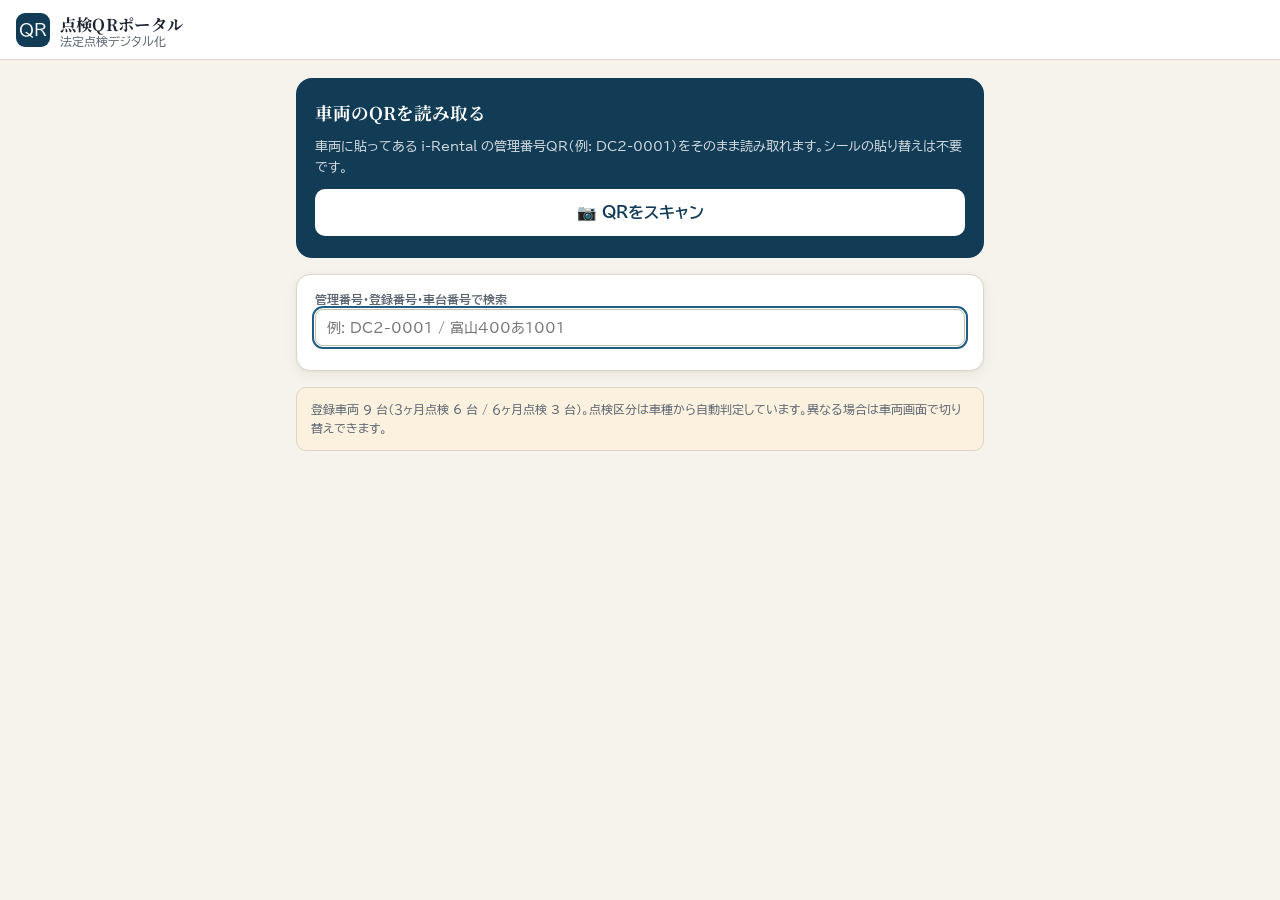
==== commit 83251e32: "実車1台(UC4-0249)を追加して再ビルド、SW キャッシュ v2" ====
--- a/index.html
+++ b/index.html
@@ -13115,9 +13115,14 @@
 //# sourceMappingURL=jspdf.umd.min.js.map
 </script>
 <script>/*
- * サンプル車両データ（架空）
+ * デモ・開発用の車両データ
  *
- * これはデモ・開発用のダミーデータです。実在の車両は含まれていません。
+ * 先頭8台は架空のダミーデータです。
+ * 末尾の UC4-0249 のみ実在の1台で、実機に貼付済みのQRシールを読み取れるか
+ * 現場で確認するために、公開してよいものとして意図的に含めています。
+ * 車両マスタからの転記ですが、整備管理者名・営業所は元データが空欄のため
+ * 個人情報は含まれません。
+ *
  * 実データ (fleet_data.js) は .gitignore で除外されており、リポジトリには入りません。
  *
  * 実データの作り方:
@@ -13133,7 +13138,9 @@
 ["KTC-0005","富山480お1005","SAMPLE-0000005","軽トラック","サンプル営業所","","2026-09-30","33900","","","6m"],
 ["CAR-0006","石川300か1006","SAMPLE-0000006","乗用車（4WD）","サンプル営業所","点検 二郎","2028-02-28","8100","","","6m"],
 ["WS4-0007","新潟800き1007","SAMPLE-0000007","4t散水車","サンプル営業所","","2027-07-07","19750","","","3m"],
-["SL12-0008","富山800く1008","SAMPLE-0000008","12mトラック式スカイマスター","サンプル営業所","","2027-10-01","5400","","","3m"]
+["SL12-0008","富山800く1008","SAMPLE-0000008","12mトラック式スカイマスター","サンプル営業所","","2027-10-01","5400","","","3m"],
+/* ↓ 実在の1台（実機QRシールの読み取り確認用） */
+["UC4-0249","静岡100わ2730","FRR90-7062340","4tユニック（2WD・4段ブーム・ラジコン付）","","","","","","","3m"]
 ];
 </script>
 <script>
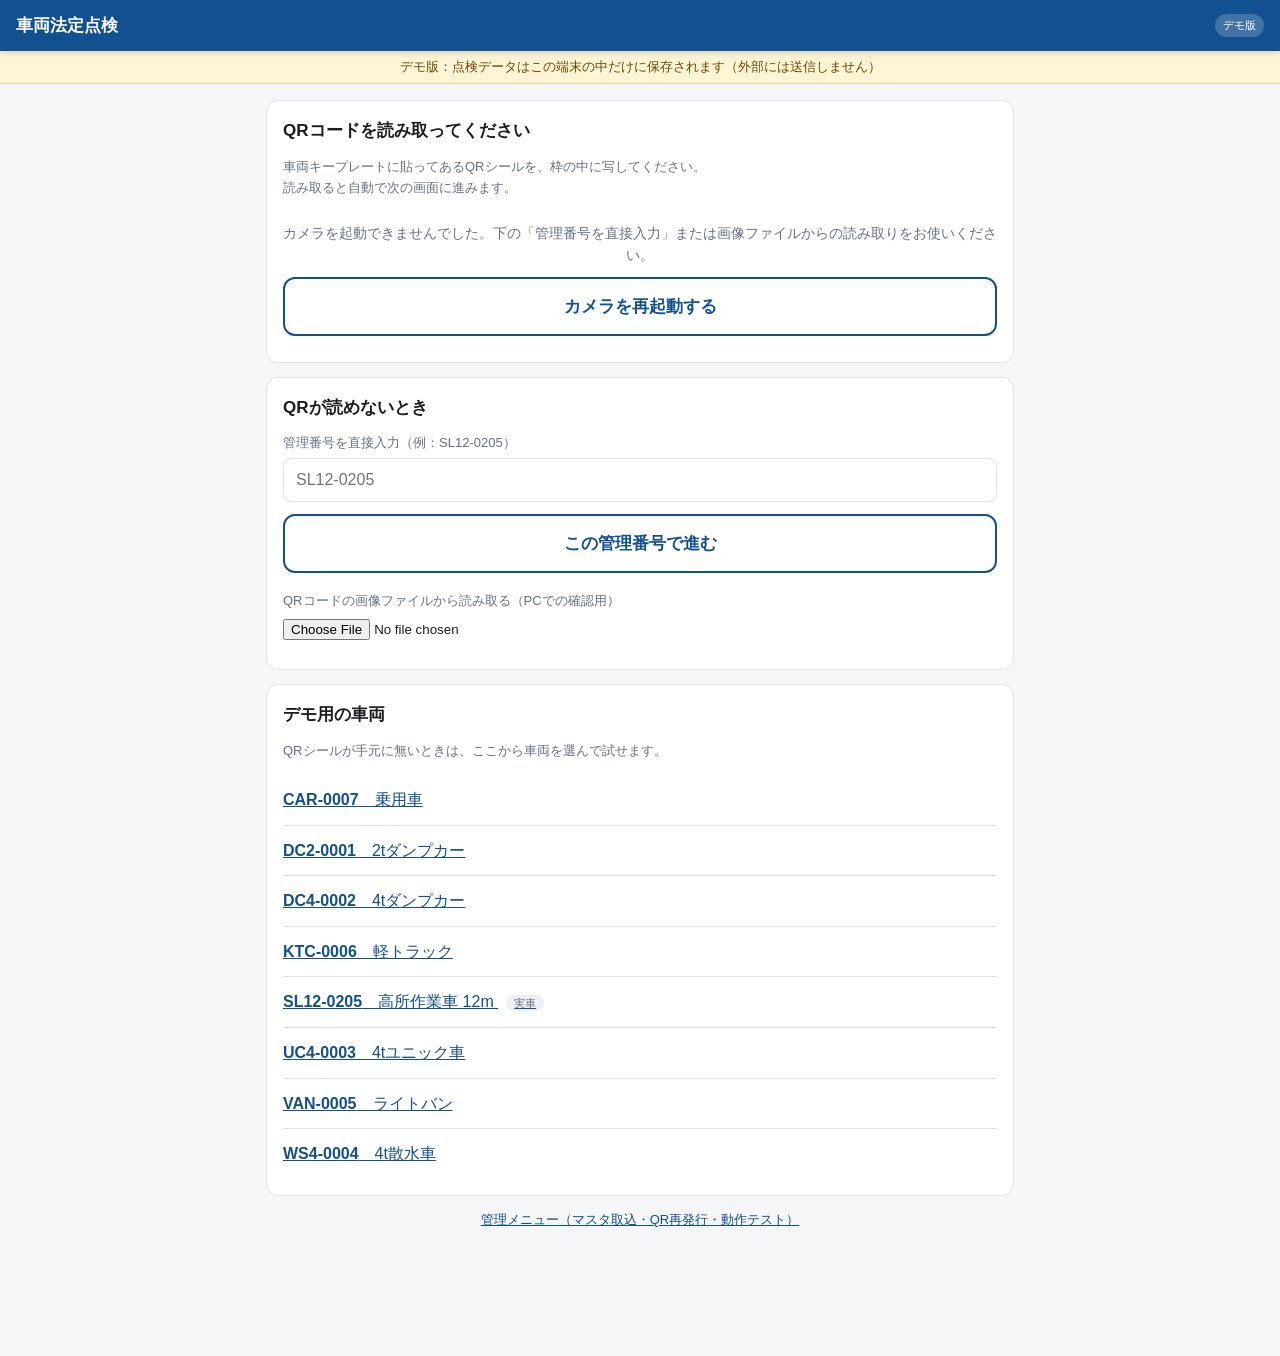
==== commit 152a66ca: "デモ版を刷新：紙と同じ記録簿PDF（A4一枚・ロゴ入り）、スマホ向け入力、端末内保存、実車SL12-0205 Co-Authored-By: Claude Opus 5.5 <noreply@anth" ====
--- a/index.html
+++ b/index.html
@@ -3,13759 +3,202 @@
 <head>
 <meta charset="utf-8">
 <meta name="viewport" content="width=device-width, initial-scale=1, viewport-fit=cover">
-<meta name="theme-color" content="#123c56">
+<meta name="theme-color" content="#12508f">
+<!-- iPhone：ホーム画面に追加したときアプリのように全画面で開く -->
 <meta name="apple-mobile-web-app-capable" content="yes">
-<meta name="apple-mobile-web-app-status-bar-style" content="default">
-<meta name="apple-mobile-web-app-title" content="点検QR">
+<meta name="mobile-web-app-capable" content="yes">
+<meta name="apple-mobile-web-app-status-bar-style" content="black-translucent">
+<meta name="apple-mobile-web-app-title" content="法定点検">
 <meta name="format-detection" content="telephone=no">
-<link rel="manifest" href="./manifest.json">
-<link rel="apple-touch-icon" href="./apple-touch-icon.png">
-<link rel="icon" href="./icon-192.png"><title>点検QRポータル</title>
-<link rel="preconnect" href="https://fonts.googleapis.com">
-<link rel="preconnect" href="https://fonts.gstatic.com" crossorigin>
-<link href="https://fonts.googleapis.com/css2?family=Noto+Serif+JP:wght@500;700&family=BIZ+UDPGothic:wght@400;700&display=swap" rel="stylesheet">
-<style>
-:root{
-  --paper:#f6f3ec; --surface:#ffffff; --surface-2:#fbf9f4;
-  --ink:#1c2430; --ink-soft:#5b6572; --ink-faint:#8a93a0;
-  --line:#ddd6c6; --line-strong:#c7bfa9;
-  --accent:#1f5f86; --accent-strong:#123c56; --accent-soft:#e4eef3;
-  --ok:#2f7a4f; --ok-soft:#e3f2e8;
-  --ng:#b6432c; --ng-soft:#fbe9e4;
-  --warn:#c1861f; --warn-soft:#fbf1de;
-  --focus:#1f5f86;
-  --shadow: 0 1px 2px rgba(28,36,48,.06), 0 4px 14px rgba(28,36,48,.06);
-}
-@media (prefers-color-scheme: dark){
-  :root:not([data-theme="light"]){
-    --paper:#11161d; --surface:#1a222c; --surface-2:#161d25;
-    --ink:#edf0f3; --ink-soft:#aab4c0; --ink-faint:#7c8794;
-    --line:#2c3947; --line-strong:#3a4a5a;
-    --accent:#68abd6; --accent-strong:#9bcbea; --accent-soft:#1c2f3d;
-    --ok:#63c187; --ok-soft:#173023;
-    --ng:#e08669; --ng-soft:#3a2119;
-    --warn:#e0b761; --warn-soft:#3a2c11;
-    --focus:#68abd6;
-    --shadow: 0 1px 2px rgba(0,0,0,.3), 0 4px 18px rgba(0,0,0,.35);
-  }
-}
-:root[data-theme="dark"]{
-  --paper:#11161d; --surface:#1a222c; --surface-2:#161d25;
-  --ink:#edf0f3; --ink-soft:#aab4c0; --ink-faint:#7c8794;
-  --line:#2c3947; --line-strong:#3a4a5a;
-  --accent:#68abd6; --accent-strong:#9bcbea; --accent-soft:#1c2f3d;
-  --ok:#63c187; --ok-soft:#173023;
-  --ng:#e08669; --ng-soft:#3a2119;
-  --warn:#e0b761; --warn-soft:#3a2c11;
-  --focus:#68abd6;
-  --shadow: 0 1px 2px rgba(0,0,0,.3), 0 4px 18px rgba(0,0,0,.35);
-}
-*{box-sizing:border-box}
-body{
-  margin:0; background:var(--paper); color:var(--ink);
-  font-family:"BIZ UDPGothic","Hiragino Sans","Yu Gothic",sans-serif;
-  -webkit-font-smoothing:antialiased;
-}
-h1,h2,h3{font-family:"Noto Serif JP",serif; text-wrap:balance; margin:0}
-a{color:var(--accent)}
-button{font-family:inherit}
-
-.topbar{
-  position:sticky; top:0; z-index:10; background:var(--surface);
-  border-bottom:1px solid var(--line); display:flex; align-items:center; gap:.6rem;
-  padding:.75rem 1rem;
-}
-.topbar .mark{
-  width:34px;height:34px;border-radius:9px;background:var(--accent-strong);
-  color:#fff;display:flex;align-items:center;justify-content:center;font-size:1.05rem;flex:none;
-}
-.topbar .title{font-family:"Noto Serif JP",serif;font-weight:700;font-size:1.02rem;letter-spacing:.02em}
-.topbar .sub{font-size:.72rem;color:var(--ink-soft)}
-.topbar .back{
-  margin-left:auto;border:1px solid var(--line);background:var(--surface-2);color:var(--ink);
-  padding:.4rem .75rem;border-radius:8px;font-size:.8rem;cursor:pointer;
-}
-.topbar .back:hover{border-color:var(--line-strong)}
-
-.container{max-width:720px;margin:0 auto;padding:1.1rem 1rem 4rem}
-
-.banner{
-  background:var(--accent-soft);border:1px solid var(--line);border-radius:12px;
-  padding:.85rem 1rem;font-size:.82rem;color:var(--ink-soft);line-height:1.65;margin-bottom:1.2rem;
-}
-.banner b{color:var(--ink)}
-
-.section-label{
-  font-size:.72rem;letter-spacing:.08em;color:var(--ink-faint);
-  margin:1.6rem 0 .6rem;font-weight:700;
-}
-.section-label:first-child{margin-top:0}
-
-.card{
-  background:var(--surface);border:1px solid var(--line);border-radius:14px;
-  padding:1.1rem;box-shadow:var(--shadow); margin-bottom:.9rem;
-}
-
-.scan-hero{
-  background:var(--accent-strong);border-radius:16px;padding:1.4rem 1.2rem;color:#fff;
-  display:flex;flex-direction:column;gap:.7rem;margin-bottom:1rem;
-}
-.scan-hero h2{font-size:1.1rem;color:#fff}
-.scan-hero p{margin:0;font-size:.82rem;line-height:1.6;color:rgba(255,255,255,.82)}
-.scan-hero button{
-  appearance:none;border:none;background:#fff;color:var(--accent-strong);
-  padding:.85rem 1rem;border-radius:10px;font-size:.98rem;font-weight:700;cursor:pointer;
-  display:flex;align-items:center;justify-content:center;gap:.5rem;width:100%;
-}
-.scan-hero button:hover{background:#eef4f8}
-.scan-hero button:focus-visible{outline:3px solid #fff;outline-offset:2px}
-
-.pill{
-  display:inline-flex;align-items:center;gap:.3rem;font-size:.72rem;font-weight:700;
-  padding:.2rem .55rem;border-radius:999px;background:var(--accent-soft);color:var(--accent-strong);
-  letter-spacing:.02em;
-}
-
-.btn{
-  appearance:none;border:1px solid var(--line-strong);background:var(--surface-2);color:var(--ink);
-  padding:.55rem .9rem;border-radius:9px;font-size:.84rem;font-weight:700;cursor:pointer;
-  display:inline-flex;align-items:center;gap:.4rem;line-height:1.2;
-}
-.btn:hover{border-color:var(--accent)}
-.btn:focus-visible{outline:2px solid var(--focus);outline-offset:2px}
-.btn.primary{background:var(--accent-strong);border-color:var(--accent-strong);color:#fff}
-.btn.primary:hover{background:var(--accent)}
-.btn.block{width:100%;justify-content:center;padding:.8rem 1rem;font-size:.92rem}
-.btn[disabled]{opacity:.5;cursor:not-allowed}
-.rowbtns{display:flex;gap:.5rem;margin-top:.3rem;flex-wrap:wrap}
-
-.step-btn{
-  display:flex;align-items:flex-start;gap:.8rem;width:100%;text-align:left;
-  border:1px solid var(--line-strong);background:var(--surface);color:var(--ink);
-  padding:.85rem .95rem;border-radius:11px;cursor:pointer;margin-bottom:.55rem;
-}
-.step-btn:hover{border-color:var(--accent)}
-.step-btn:focus-visible{outline:2px solid var(--focus);outline-offset:2px}
-.step-btn .num{
-  flex:none;width:26px;height:26px;border-radius:50%;background:var(--accent-strong);color:#fff;
-  display:flex;align-items:center;justify-content:center;font-size:.8rem;font-weight:700;
-}
-.step-btn.done .num{background:var(--ok)}
-.step-btn .txt{flex:1;min-width:0}
-.step-btn .t{font-size:.92rem;font-weight:700}
-.step-btn .d{font-size:.76rem;color:var(--ink-soft);margin-top:.15rem;line-height:1.5}
-
-.field{display:flex;flex-direction:column;gap:.3rem;margin-bottom:.8rem}
-.field label{font-size:.76rem;color:var(--ink-soft);font-weight:700}
-.field input[type=text],.field input[type=number],.field input[type=date],.field select,.field textarea{
-  border:1px solid var(--line-strong);border-radius:8px;padding:.6rem .7rem;font-size:.9rem;
-  background:var(--surface);color:var(--ink);font-family:inherit;width:100%;
-}
-.field textarea{resize:vertical;min-height:4.2em}
-.field input:focus,.field select:focus,.field textarea:focus{outline:2px solid var(--focus);outline-offset:1px}
-.field-row{display:grid;grid-template-columns:1fr 1fr;gap:.7rem}
-.radio2{display:flex;gap:1.1rem;font-size:.86rem}
-.radio2 label{display:flex;align-items:center;gap:.35rem;font-weight:400;color:var(--ink)}
-
-.hit{
-  display:flex;align-items:center;gap:.7rem;padding:.7rem .2rem;border-top:1px solid var(--line);
-  cursor:pointer;
-}
-.hit:first-of-type{border-top:none}
-.hit:hover{background:var(--surface-2)}
-.hit .id{font-size:.72rem;font-weight:700;color:var(--accent);min-width:88px;font-variant-numeric:tabular-nums}
-.hit .body{flex:1;min-width:0}
-.hit .reg{font-size:.92rem;font-weight:700}
-.hit .kind{font-size:.75rem;color:var(--ink-soft);overflow:hidden;text-overflow:ellipsis;white-space:nowrap}
-.hit .chev{color:var(--ink-faint);flex:none}
-
-#scanStage{display:flex;flex-direction:column;gap:.8rem;align-items:center}
-#scanVideo{
-  width:100%;max-width:420px;border-radius:14px;background:#000;aspect-ratio:3/4;object-fit:cover;
-  border:1px solid var(--line);
-}
-.scan-hint{font-size:.82rem;color:var(--ink-soft);text-align:center;line-height:1.6}
-.scan-status{
-  font-size:.8rem;font-weight:700;padding:.5rem .9rem;border-radius:999px;
-  background:var(--warn-soft);color:var(--warn);
-}
-.scan-status.ok{background:var(--ok-soft);color:var(--ok)}
-.scan-status.err{background:var(--ng-soft);color:var(--ng)}
-
-.accordion{border:1px solid var(--line);border-radius:12px;overflow:hidden;margin-bottom:.7rem;background:var(--surface)}
-.accordion > summary{
-  list-style:none;cursor:pointer;padding:.8rem .95rem;display:flex;align-items:center;justify-content:space-between;
-  font-weight:700;font-size:.92rem;background:var(--surface-2);
-}
-.accordion > summary::-webkit-details-marker{display:none}
-.accordion > summary .chev{transition:transform .15s;color:var(--ink-faint)}
-.accordion[open] > summary .chev{transform:rotate(90deg)}
-.accordion .body{padding:.3rem .95rem .8rem}
-.accordion .count{font-size:.72rem;color:var(--ink-faint);font-weight:400;margin-left:.5rem}
-
-.group-name{font-size:.78rem;color:var(--ink-soft);font-weight:700;margin:.7rem 0 .35rem}
-.item-row{padding:.55rem 0;border-top:1px solid var(--line)}
-.item-row:first-of-type{border-top:none}
-.item-row .label{font-size:.85rem;margin-bottom:.45rem}
-.seg{display:flex;gap:.4rem;flex-wrap:wrap}
-.seg button{
-  flex:1;min-width:84px;border:1px solid var(--line-strong);background:var(--surface);color:var(--ink-soft);
-  padding:.45rem .5rem;border-radius:8px;font-size:.78rem;font-weight:700;cursor:pointer;
-}
-.seg button[aria-pressed="true"]{border-color:transparent}
-.seg button.st-good[aria-pressed="true"]{background:var(--ok-soft);color:var(--ok)}
-.seg button.st-action[aria-pressed="true"]{background:var(--ng-soft);color:var(--ng)}
-.seg button.st-na[aria-pressed="true"]{background:var(--warn-soft);color:var(--warn)}
-.item-row select.code{
-  margin-top:.4rem;border:1px solid var(--line-strong);border-radius:7px;padding:.35rem .5rem;
-  font-size:.78rem;background:var(--surface);color:var(--ink);
-}
-
-.notebox{
-  background:var(--warn-soft);border:1px solid var(--line);border-radius:10px;padding:.75rem .9rem;
-  font-size:.76rem;color:var(--ink-soft);line-height:1.6;margin:1rem 0;
-}
-
-.kv{display:grid;grid-template-columns:auto 1fr;gap:.35rem .9rem;font-size:.82rem;margin-top:.6rem}
-.kv dt{color:var(--ink-soft)}
-.kv dd{margin:0;word-break:break-all}
-
-.empty{color:var(--ink-faint);font-size:.85rem;padding:1.2rem 0;text-align:center}
-
-.certificate{
-  background:#fff;color:#161616;width:780px;padding:28px 32px;font-family:"BIZ UDPGothic",sans-serif;
-  position:absolute;left:-99999px;top:0;
-}
-.certificate h2{font-size:19px;text-align:center;margin-bottom:4px;font-family:"Noto Serif JP",serif}
-.certificate .sub{text-align:center;font-size:11px;color:#666;margin-bottom:14px}
-.certificate table{width:100%;border-collapse:collapse;font-size:11.5px;margin-bottom:10px}
-.certificate table.head td{border:1px solid #999;padding:5px 8px}
-.certificate table.head td.k{background:#f0efe9;font-weight:700;width:110px}
-.certificate table.items{margin-top:6px}
-.certificate table.items th{background:#e7eef2;border:1px solid #999;padding:4px 6px;font-size:11px;text-align:left}
-.certificate table.items td{border:1px solid #bbb;padding:4px 6px;font-size:11px}
-.certificate table.items tr.cat td{background:#f4f2ea;font-weight:700}
-.certificate .res-good{color:#2f7a4f;font-weight:700}
-.certificate .res-action{color:#b6432c;font-weight:700}
-.certificate .res-na{color:#999}
-.certificate .footer-grid{display:flex;justify-content:space-between;margin-top:16px;font-size:11px}
-.certificate .footer-grid div{border-top:1px solid #999;padding-top:4px;width:31%}
-.certificate .stamp{margin-top:18px;text-align:right;font-size:10px;color:#888}
-
-body.printing .topbar, body.printing .container{display:none !important}
-body.printing #certificate{
-  display:block !important;position:static !important;left:auto !important;width:100% !important;padding:0 !important;
-}
-@media print{
-  body{background:#fff}
-  .topbar, .container{display:none !important}
-  #certificate{
-    display:block !important;position:static !important;left:auto !important;width:100% !important;padding:0 !important;
-  }
-}
-</style>
+<link rel="apple-touch-icon" href="icons/apple-touch-icon.png">
+<title>車両法定点検</title>
+<link rel="manifest" href="manifest.webmanifest">
+<link rel="stylesheet" href="css/style.css">
 </head>
 <body>
-<div class="topbar">
-  <div class="mark">QR</div>
-  <div>
-    <div class="title">点検QRポータル</div>
-    <div class="sub">法定点検デジタル化</div>
+
+<div class="appbar">
+  <h1>車両法定点検</h1>
+  <span class="env" id="env-label">―</span>
+</div>
+
+<main>
+  <div id="pending-banner" class="banner warn" style="display:none"></div>
+
+
+  <div class="card">
+    <h2>QRコードを読み取ってください</h2>
+    <p class="small muted">
+      車両キープレートに貼ってあるQRシールを、枠の中に写してください。<br>
+      読み取ると自動で次の画面に進みます。
+    </p>
+    <div id="reader"></div>
+    <p class="scan-hint" id="scan-hint">カメラを起動しています…</p>
+    <button class="btn secondary" id="btn-restart" style="display:none">カメラを再起動する</button>
   </div>
-  <button class="back" id="btnHome" style="display:none">ホームへ</button>
-</div>
-<main id="app" class="container"></main>
-
-<div id="certificate" class="certificate" aria-hidden="true"></div>
-
-<script>//---------------------------------------------------------------------
-//
-// QR Code Generator for JavaScript
-//
-// Copyright (c) 2009 Kazuhiko Arase
-//
-// URL: http://www.d-project.com/
-//
-// Licensed under the MIT license:
-//  http://www.opensource.org/licenses/mit-license.php
-//
-// The word 'QR Code' is registered trademark of
-// DENSO WAVE INCORPORATED
-//  http://www.denso-wave.com/qrcode/faqpatent-e.html
-//
-//---------------------------------------------------------------------
-
-var qrcode = function() {
-
-  //---------------------------------------------------------------------
-  // qrcode
-  //---------------------------------------------------------------------
-
-  /**
-   * qrcode
-   * @param typeNumber 1 to 40
-   * @param errorCorrectionLevel 'L','M','Q','H'
-   */
-  var qrcode = function(typeNumber, errorCorrectionLevel) {
-
-    var PAD0 = 0xEC;
-    var PAD1 = 0x11;
-
-    var _typeNumber = typeNumber;
-    var _errorCorrectionLevel = QRErrorCorrectionLevel[errorCorrectionLevel];
-    var _modules = null;
-    var _moduleCount = 0;
-    var _dataCache = null;
-    var _dataList = [];
-
-    var _this = {};
-
-    var makeImpl = function(test, maskPattern) {
-
-      _moduleCount = _typeNumber * 4 + 17;
-      _modules = function(moduleCount) {
-        var modules = new Array(moduleCount);
-        for (var row = 0; row < moduleCount; row += 1) {
-          modules[row] = new Array(moduleCount);
-          for (var col = 0; col < moduleCount; col += 1) {
-            modules[row][col] = null;
-          }
+
+  <div class="card">
+    <h2>QRが読めないとき</h2>
+    <label class="field">
+      <span id="manual-id-hint">管理番号を直接入力（例：DC4-0737）</span>
+      <input type="text" id="manual-id" placeholder="DC4-0737" autocapitalize="characters" autocomplete="off">
+    </label>
+    <div id="suggest"></div>
+    <button class="btn secondary" id="btn-manual">この管理番号で進む</button>
+
+    <label class="field" style="margin-top:18px">
+      <span>QRコードの画像ファイルから読み取る（PCでの確認用）</span>
+      <input type="file" id="qr-file" accept="image/*">
+    </label>
+  </div>
+
+  <div class="card" id="demo-vehicles" style="display:none">
+    <h2>デモ用の車両</h2>
+    <p class="small muted">QRシールが手元に無いときは、ここから車両を選んで試せます。</p>
+    <ul class="list" id="demo-vehicle-list"></ul>
+  </div>
+  <p class="center small"><a class="plain" href="admin.html">管理メニュー（マスタ取込・QR再発行・動作テスト）</a></p>
+</main>
+
+<script src="config/app-config.js"></script>
+<script src="config/firebase-config.js"></script>
+<script src="vendor/firebase-app-compat.js"></script>
+<script src="vendor/firebase-firestore-compat.js"></script>
+<script src="vendor/firebase-storage-compat.js"></script>
+<script src="vendor/html5-qrcode.min.js"></script>
+<script src="src/common/util.js"></script>
+<script src="src/storage/StorageAdapter.js"></script>
+<script src="src/storage/LocalStorageAdapter.js"></script>
+<script src="src/storage/FirebaseStorageAdapter.js"></script>
+<script src="src/auth/AuthProvider.js"></script>
+<script src="src/storage/storageFactory.js"></script>
+<script src="src/offline/syncQueue.js"></script>
+<script src="src/qr/scanner.js"></script>
+<script>
+/* ---------------------------------------------------------------------------
+ * トップ画面：QRを読み取り、車両マスタと照合して分岐画面へ進む
+ * ------------------------------------------------------------------------ */
+(async function () {
+  const VIS = window.VIS;
+  const $ = VIS.util.$;
+
+  await VIS.ready();
+  $('#env-label').textContent = VIS.storage.name;
+  VIS.queue.autoFlush();
+
+  // デモ版：収録している車両を一覧で出す（実車には印を付ける）
+  if (VIS.isDemo()) {
+    const rows = await VIS.storage.searchVehicles('', 30);
+    $('#demo-vehicle-list').innerHTML = rows.map(v => `
+      <li><a class="plain" href="vehicle.html?id=${encodeURIComponent(v.vehicleId)}">
+        <b>${VIS.util.esc(v.vehicleId)}</b>　${VIS.util.esc(v.vehicleType)}
+        ${v.demo === false ? '<span class="badge-opt">実車</span>' : ''}</a></li>`).join('');
+    $('#demo-vehicles').style.display = 'block';
+    const real = rows.find(v => v.demo === false) || rows[0];
+    if (real) {
+      $('#manual-id').placeholder = real.vehicleId;
+      $('#manual-id-hint').textContent = `管理番号を直接入力（例：${real.vehicleId}）`;
+    }
+  }
+
+  // 保留データがあれば知らせる
+  const pending = await VIS.queue.count();
+  if (pending > 0) {
+    const b = $('#pending-banner');
+    b.style.display = 'block';
+    b.textContent = `未送信の点検データが ${pending} 件あります。オンラインになると自動で送信します。`;
+  }
+
+  let busy = false;
+
+  /** 読み取った管理番号で車両を探し、見つかれば分岐画面へ */
+  async function go(vehicleId, rawText) {
+    if (busy) return;
+    busy = true;
+    try {
+      if (!vehicleId) throw new Error('QRの内容が空でした');
+
+      const vehicle = await VIS.storage.getVehicle(vehicleId);
+      if (!vehicle) {
+        VIS.util.toast(`「${vehicleId}」は車両マスタに見つかりません`, 'err');
+        if (rawText && rawText !== vehicleId) {
+          console.info('QRの生データ:', rawText, '→ 正規化後:', vehicleId);
         }
-        return modules;
-      }(_moduleCount);
-
-      setupPositionProbePattern(0, 0);
-      setupPositionProbePattern(_moduleCount - 7, 0);
-      setupPositionProbePattern(0, _moduleCount - 7);
-      setupPositionAdjustPattern();
-      setupTimingPattern();
-      setupTypeInfo(test, maskPattern);
-
-      if (_typeNumber >= 7) {
-        setupTypeNumber(test);
+        busy = false;
+        return;
       }
-
-      if (_dataCache == null) {
-        _dataCache = createData(_typeNumber, _errorCorrectionLevel, _dataList);
-      }
-
-      mapData(_dataCache, maskPattern);
-    };
-
-    var setupPositionProbePattern = function(row, col) {
-
-      for (var r = -1; r <= 7; r += 1) {
-
-        if (row + r <= -1 || _moduleCount <= row + r) continue;
-
-        for (var c = -1; c <= 7; c += 1) {
-
-          if (col + c <= -1 || _moduleCount <= col + c) continue;
-
-          if ( (0 <= r && r <= 6 && (c == 0 || c == 6) )
-              || (0 <= c && c <= 6 && (r == 0 || r == 6) )
-              || (2 <= r && r <= 4 && 2 <= c && c <= 4) ) {
-            _modules[row + r][col + c] = true;
-          } else {
-            _modules[row + r][col + c] = false;
-          }
-        }
-      }
-    };
-
-    var getBestMaskPattern = function() {
-
-      var minLostPoint = 0;
-      var pattern = 0;
-
-      for (var i = 0; i < 8; i += 1) {
-
-        makeImpl(true, i);
-
-        var lostPoint = QRUtil.getLostPoint(_this);
-
-        if (i == 0 || minLostPoint > lostPoint) {
-          minLostPoint = lostPoint;
-          pattern = i;
-        }
-      }
-
-      return pattern;
-    };
-
-    var setupTimingPattern = function() {
-
-      for (var r = 8; r < _moduleCount - 8; r += 1) {
-        if (_modules[r][6] != null) {
-          continue;
-        }
-        _modules[r][6] = (r % 2 == 0);
-      }
-
-      for (var c = 8; c < _moduleCount - 8; c += 1) {
-        if (_modules[6][c] != null) {
-          continue;
-        }
-        _modules[6][c] = (c % 2 == 0);
-      }
-    };
-
-    var setupPositionAdjustPattern = function() {
-
-      var pos = QRUtil.getPatternPosition(_typeNumber);
-
-      for (var i = 0; i < pos.length; i += 1) {
-
-        for (var j = 0; j < pos.length; j += 1) {
-
-          var row = pos[i];
-          var col = pos[j];
-
-          if (_modules[row][col] != null) {
-            continue;
-          }
-
-          for (var r = -2; r <= 2; r += 1) {
-
-            for (var c = -2; c <= 2; c += 1) {
-
-              if (r == -2 || r == 2 || c == -2 || c == 2
-                  || (r == 0 && c == 0) ) {
-                _modules[row + r][col + c] = true;
-              } else {
-                _modules[row + r][col + c] = false;
-              }
-            }
-          }
-        }
-      }
-    };
-
-    var setupTypeNumber = function(test) {
-
-      var bits = QRUtil.getBCHTypeNumber(_typeNumber);
-
-      for (var i = 0; i < 18; i += 1) {
-        var mod = (!test && ( (bits >> i) & 1) == 1);
-        _modules[Math.floor(i / 3)][i % 3 + _moduleCount - 8 - 3] = mod;
-      }
-
-      for (var i = 0; i < 18; i += 1) {
-        var mod = (!test && ( (bits >> i) & 1) == 1);
-        _modules[i % 3 + _moduleCount - 8 - 3][Math.floor(i / 3)] = mod;
-      }
-    };
-
-    var setupTypeInfo = function(test, maskPattern) {
-
-      var data = (_errorCorrectionLevel << 3) | maskPattern;
-      var bits = QRUtil.getBCHTypeInfo(data);
-
-      // vertical
-      for (var i = 0; i < 15; i += 1) {
-
-        var mod = (!test && ( (bits >> i) & 1) == 1);
-
-        if (i < 6) {
-          _modules[i][8] = mod;
-        } else if (i < 8) {
-          _modules[i + 1][8] = mod;
-        } else {
-          _modules[_moduleCount - 15 + i][8] = mod;
-        }
-      }
-
-      // horizontal
-      for (var i = 0; i < 15; i += 1) {
-
-        var mod = (!test && ( (bits >> i) & 1) == 1);
-
-        if (i < 8) {
-          _modules[8][_moduleCount - i - 1] = mod;
-        } else if (i < 9) {
-          _modules[8][15 - i - 1 + 1] = mod;
-        } else {
-          _modules[8][15 - i - 1] = mod;
-        }
-      }
-
-      // fixed module
-      _modules[_moduleCount - 8][8] = (!test);
-    };
-
-    var mapData = function(data, maskPattern) {
-
-      var inc = -1;
-      var row = _moduleCount - 1;
-      var bitIndex = 7;
-      var byteIndex = 0;
-      var maskFunc = QRUtil.getMaskFunction(maskPattern);
-
-      for (var col = _moduleCount - 1; col > 0; col -= 2) {
-
-        if (col == 6) col -= 1;
-
-        while (true) {
-
-          for (var c = 0; c < 2; c += 1) {
-
-            if (_modules[row][col - c] == null) {
-
-              var dark = false;
-
-              if (byteIndex < data.length) {
-                dark = ( ( (data[byteIndex] >>> bitIndex) & 1) == 1);
-              }
-
-              var mask = maskFunc(row, col - c);
-
-              if (mask) {
-                dark = !dark;
-              }
-
-              _modules[row][col - c] = dark;
-              bitIndex -= 1;
-
-              if (bitIndex == -1) {
-                byteIndex += 1;
-                bitIndex = 7;
-              }
-            }
-          }
-
-          row += inc;
-
-          if (row < 0 || _moduleCount <= row) {
-            row -= inc;
-            inc = -inc;
-            break;
-          }
-        }
-      }
-    };
-
-    var createBytes = function(buffer, rsBlocks) {
-
-      var offset = 0;
-
-      var maxDcCount = 0;
-      var maxEcCount = 0;
-
-      var dcdata = new Array(rsBlocks.length);
-      var ecdata = new Array(rsBlocks.length);
-
-      for (var r = 0; r < rsBlocks.length; r += 1) {
-
-        var dcCount = rsBlocks[r].dataCount;
-        var ecCount = rsBlocks[r].totalCount - dcCount;
-
-        maxDcCount = Math.max(maxDcCount, dcCount);
-        maxEcCount = Math.max(maxEcCount, ecCount);
-
-        dcdata[r] = new Array(dcCount);
-
-        for (var i = 0; i < dcdata[r].length; i += 1) {
-          dcdata[r][i] = 0xff & buffer.getBuffer()[i + offset];
-        }
-        offset += dcCount;
-
-        var rsPoly = QRUtil.getErrorCorrectPolynomial(ecCount);
-        var rawPoly = qrPolynomial(dcdata[r], rsPoly.getLength() - 1);
-
-        var modPoly = rawPoly.mod(rsPoly);
-        ecdata[r] = new Array(rsPoly.getLength() - 1);
-        for (var i = 0; i < ecdata[r].length; i += 1) {
-          var modIndex = i + modPoly.getLength() - ecdata[r].length;
-          ecdata[r][i] = (modIndex >= 0)? modPoly.getAt(modIndex) : 0;
-        }
-      }
-
-      var totalCodeCount = 0;
-      for (var i = 0; i < rsBlocks.length; i += 1) {
-        totalCodeCount += rsBlocks[i].totalCount;
-      }
-
-      var data = new Array(totalCodeCount);
-      var index = 0;
-
-      for (var i = 0; i < maxDcCount; i += 1) {
-        for (var r = 0; r < rsBlocks.length; r += 1) {
-          if (i < dcdata[r].length) {
-            data[index] = dcdata[r][i];
-            index += 1;
-          }
-        }
-      }
-
-      for (var i = 0; i < maxEcCount; i += 1) {
-        for (var r = 0; r < rsBlocks.length; r += 1) {
-          if (i < ecdata[r].length) {
-            data[index] = ecdata[r][i];
-            index += 1;
-          }
-        }
-      }
-
-      return data;
-    };
-
-    var createData = function(typeNumber, errorCorrectionLevel, dataList) {
-
-      var rsBlocks = QRRSBlock.getRSBlocks(typeNumber, errorCorrectionLevel);
-
-      var buffer = qrBitBuffer();
-
-      for (var i = 0; i < dataList.length; i += 1) {
-        var data = dataList[i];
-        buffer.put(data.getMode(), 4);
-        buffer.put(data.getLength(), QRUtil.getLengthInBits(data.getMode(), typeNumber) );
-        data.write(buffer);
-      }
-
-      // calc num max data.
-      var totalDataCount = 0;
-      for (var i = 0; i < rsBlocks.length; i += 1) {
-        totalDataCount += rsBlocks[i].dataCount;
-      }
-
-      if (buffer.getLengthInBits() > totalDataCount * 8) {
-        throw 'code length overflow. ('
-          + buffer.getLengthInBits()
-          + '>'
-          + totalDataCount * 8
-          + ')';
-      }
-
-      // end code
-      if (buffer.getLengthInBits() + 4 <= totalDataCount * 8) {
-        buffer.put(0, 4);
-      }
-
-      // padding
-      while (buffer.getLengthInBits() % 8 != 0) {
-        buffer.putBit(false);
-      }
-
-      // padding
-      while (true) {
-
-        if (buffer.getLengthInBits() >= totalDataCount * 8) {
-          break;
-        }
-        buffer.put(PAD0, 8);
-
-        if (buffer.getLengthInBits() >= totalDataCount * 8) {
-          break;
-        }
-        buffer.put(PAD1, 8);
-      }
-
-      return createBytes(buffer, rsBlocks);
-    };
-
-    _this.addData = function(data, mode) {
-
-      mode = mode || 'Byte';
-
-      var newData = null;
-
-      switch(mode) {
-      case 'Numeric' :
-        newData = qrNumber(data);
-        break;
-      case 'Alphanumeric' :
-        newData = qrAlphaNum(data);
-        break;
-      case 'Byte' :
-        newData = qr8BitByte(data);
-        break;
-      case 'Kanji' :
-        newData = qrKanji(data);
-        break;
-      default :
-        throw 'mode:' + mode;
-      }
-
-      _dataList.push(newData);
-      _dataCache = null;
-    };
-
-    _this.isDark = function(row, col) {
-      if (row < 0 || _moduleCount <= row || col < 0 || _moduleCount <= col) {
-        throw row + ',' + col;
-      }
-      return _modules[row][col];
-    };
-
-    _this.getModuleCount = function() {
-      return _moduleCount;
-    };
-
-    _this.make = function() {
-      if (_typeNumber < 1) {
-        var typeNumber = 1;
-
-        for (; typeNumber < 40; typeNumber++) {
-          var rsBlocks = QRRSBlock.getRSBlocks(typeNumber, _errorCorrectionLevel);
-          var buffer = qrBitBuffer();
-
-          for (var i = 0; i < _dataList.length; i++) {
-            var data = _dataList[i];
-            buffer.put(data.getMode(), 4);
-            buffer.put(data.getLength(), QRUtil.getLengthInBits(data.getMode(), typeNumber) );
-            data.write(buffer);
-          }
-
-          var totalDataCount = 0;
-          for (var i = 0; i < rsBlocks.length; i++) {
-            totalDataCount += rsBlocks[i].dataCount;
-          }
-
-          if (buffer.getLengthInBits() <= totalDataCount * 8) {
-            break;
-          }
-        }
-
-        _typeNumber = typeNumber;
-      }
-
-      makeImpl(false, getBestMaskPattern() );
-    };
-
-    _this.createTableTag = function(cellSize, margin) {
-
-      cellSize = cellSize || 2;
-      margin = (typeof margin == 'undefined')? cellSize * 4 : margin;
-
-      var qrHtml = '';
-
-      qrHtml += '<table style="';
-      qrHtml += ' border-width: 0px; border-style: none;';
-      qrHtml += ' border-collapse: collapse;';
-      qrHtml += ' padding: 0px; margin: ' + margin + 'px;';
-      qrHtml += '">';
-      qrHtml += '<tbody>';
-
-      for (var r = 0; r < _this.getModuleCount(); r += 1) {
-
-        qrHtml += '<tr>';
-
-        for (var c = 0; c < _this.getModuleCount(); c += 1) {
-          qrHtml += '<td style="';
-          qrHtml += ' border-width: 0px; border-style: none;';
-          qrHtml += ' border-collapse: collapse;';
-          qrHtml += ' padding: 0px; margin: 0px;';
-          qrHtml += ' width: ' + cellSize + 'px;';
-          qrHtml += ' height: ' + cellSize + 'px;';
-          qrHtml += ' background-color: ';
-          qrHtml += _this.isDark(r, c)? '#000000' : '#ffffff';
-          qrHtml += ';';
-          qrHtml += '"/>';
-        }
-
-        qrHtml += '</tr>';
-      }
-
-      qrHtml += '</tbody>';
-      qrHtml += '</table>';
-
-      return qrHtml;
-    };
-
-    _this.createSvgTag = function(cellSize, margin, alt, title) {
-
-      var opts = {};
-      if (typeof arguments[0] == 'object') {
-        // Called by options.
-        opts = arguments[0];
-        // overwrite cellSize and margin.
-        cellSize = opts.cellSize;
-        margin = opts.margin;
-        alt = opts.alt;
-        title = opts.title;
-      }
-
-      cellSize = cellSize || 2;
-      margin = (typeof margin == 'undefined')? cellSize * 4 : margin;
-
-      // Compose alt property surrogate
-      alt = (typeof alt === 'string') ? {text: alt} : alt || {};
-      alt.text = alt.text || null;
-      alt.id = (alt.text) ? alt.id || 'qrcode-description' : null;
-
-      // Compose title property surrogate
-      title = (typeof title === 'string') ? {text: title} : title || {};
-      title.text = title.text || null;
-      title.id = (title.text) ? title.id || 'qrcode-title' : null;
-
-      var size = _this.getModuleCount() * cellSize + margin * 2;
-      var c, mc, r, mr, qrSvg='', rect;
-
-      rect = 'l' + cellSize + ',0 0,' + cellSize +
-        ' -' + cellSize + ',0 0,-' + cellSize + 'z ';
-
-      qrSvg += '<svg version="1.1" xmlns="http://www.w3.org/2000/svg"';
-      qrSvg += !opts.scalable ? ' width="' + size + 'px" height="' + size + 'px"' : '';
-      qrSvg += ' viewBox="0 0 ' + size + ' ' + size + '" ';
-      qrSvg += ' preserveAspectRatio="xMinYMin meet"';
-      qrSvg += (title.text || alt.text) ? ' role="img" aria-labelledby="' +
-          escapeXml([title.id, alt.id].join(' ').trim() ) + '"' : '';
-      qrSvg += '>';
-      qrSvg += (title.text) ? '<title id="' + escapeXml(title.id) + '">' +
-          escapeXml(title.text) + '</title>' : '';
-      qrSvg += (alt.text) ? '<description id="' + escapeXml(alt.id) + '">' +
-          escapeXml(alt.text) + '</description>' : '';
-      qrSvg += '<rect width="100%" height="100%" fill="white" cx="0" cy="0"/>';
-      qrSvg += '<path d="';
-
-      for (r = 0; r < _this.getModuleCount(); r += 1) {
-        mr = r * cellSize + margin;
-        for (c = 0; c < _this.getModuleCount(); c += 1) {
-          if (_this.isDark(r, c) ) {
-            mc = c*cellSize+margin;
-            qrSvg += 'M' + mc + ',' + mr + rect;
-          }
-        }
-      }
-
-      qrSvg += '" stroke="transparent" fill="black"/>';
-      qrSvg += '</svg>';
-
-      return qrSvg;
-    };
-
-    _this.createDataURL = function(cellSize, margin) {
-
-      cellSize = cellSize || 2;
-      margin = (typeof margin == 'undefined')? cellSize * 4 : margin;
-
-      var size = _this.getModuleCount() * cellSize + margin * 2;
-      var min = margin;
-      var max = size - margin;
-
-      return createDataURL(size, size, function(x, y) {
-        if (min <= x && x < max && min <= y && y < max) {
-          var c = Math.floor( (x - min) / cellSize);
-          var r = Math.floor( (y - min) / cellSize);
-          return _this.isDark(r, c)? 0 : 1;
-        } else {
-          return 1;
-        }
-      } );
-    };
-
-    _this.createImgTag = function(cellSize, margin, alt) {
-
-      cellSize = cellSize || 2;
-      margin = (typeof margin == 'undefined')? cellSize * 4 : margin;
-
-      var size = _this.getModuleCount() * cellSize + margin * 2;
-
-      var img = '';
-      img += '<img';
-      img += '\u0020src="';
-      img += _this.createDataURL(cellSize, margin);
-      img += '"';
-      img += '\u0020width="';
-      img += size;
-      img += '"';
-      img += '\u0020height="';
-      img += size;
-      img += '"';
-      if (alt) {
-        img += '\u0020alt="';
-        img += escapeXml(alt);
-        img += '"';
-      }
-      img += '/>';
-
-      return img;
-    };
-
-    var escapeXml = function(s) {
-      var escaped = '';
-      for (var i = 0; i < s.length; i += 1) {
-        var c = s.charAt(i);
-        switch(c) {
-        case '<': escaped += '&lt;'; break;
-        case '>': escaped += '&gt;'; break;
-        case '&': escaped += '&amp;'; break;
-        case '"': escaped += '&quot;'; break;
-        default : escaped += c; break;
-        }
-      }
-      return escaped;
-    };
-
-    var _createHalfASCII = function(margin) {
-      var cellSize = 1;
-      margin = (typeof margin == 'undefined')? cellSize * 2 : margin;
-
-      var size = _this.getModuleCount() * cellSize + margin * 2;
-      var min = margin;
-      var max = size - margin;
-
-      var y, x, r1, r2, p;
-
-      var blocks = {
-        '██': '█',
-        '█ ': '▀',
-        ' █': '▄',
-        '  ': ' '
-      };
-
-      var blocksLastLineNoMargin = {
-        '██': '▀',
-        '█ ': '▀',
-        ' █': ' ',
-        '  ': ' '
-      };
-
-      var ascii = '';
-      for (y = 0; y < size; y += 2) {
-        r1 = Math.floor((y - min) / cellSize);
-        r2 = Math.floor((y + 1 - min) / cellSize);
-        for (x = 0; x < size; x += 1) {
-          p = '█';
-
-          if (min <= x && x < max && min <= y && y < max && _this.isDark(r1, Math.floor((x - min) / cellSize))) {
-            p = ' ';
-          }
-
-          if (min <= x && x < max && min <= y+1 && y+1 < max && _this.isDark(r2, Math.floor((x - min) / cellSize))) {
-            p += ' ';
-          }
-          else {
-            p += '█';
-          }
-
-          // Output 2 characters per pixel, to create full square. 1 character per pixels gives only half width of square.
-          ascii += (margin < 1 && y+1 >= max) ? blocksLastLineNoMargin[p] : blocks[p];
-        }
-
-        ascii += '\n';
-      }
-
-      if (size % 2 && margin > 0) {
-        return ascii.substring(0, ascii.length - size - 1) + Array(size+1).join('▀');
-      }
-
-      return ascii.substring(0, ascii.length-1);
-    };
-
-    _this.createASCII = function(cellSize, margin) {
-      cellSize = cellSize || 1;
-
-      if (cellSize < 2) {
-        return _createHalfASCII(margin);
-      }
-
-      cellSize -= 1;
-      margin = (typeof margin == 'undefined')? cellSize * 2 : margin;
-
-      var size = _this.getModuleCount() * cellSize + margin * 2;
-      var min = margin;
-      var max = size - margin;
-
-      var y, x, r, p;
-
-      var white = Array(cellSize+1).join('██');
-      var black = Array(cellSize+1).join('  ');
-
-      var ascii = '';
-      var line = '';
-      for (y = 0; y < size; y += 1) {
-        r = Math.floor( (y - min) / cellSize);
-        line = '';
-        for (x = 0; x < size; x += 1) {
-          p = 1;
-
-          if (min <= x && x < max && min <= y && y < max && _this.isDark(r, Math.floor((x - min) / cellSize))) {
-            p = 0;
-          }
-
-          // Output 2 characters per pixel, to create full square. 1 character per pixels gives only half width of square.
-          line += p ? white : black;
-        }
-
-        for (r = 0; r < cellSize; r += 1) {
-          ascii += line + '\n';
-        }
-      }
-
-      return ascii.substring(0, ascii.length-1);
-    };
-
-    _this.renderTo2dContext = function(context, cellSize) {
-      cellSize = cellSize || 2;
-      var length = _this.getModuleCount();
-      for (var row = 0; row < length; row++) {
-        for (var col = 0; col < length; col++) {
-          context.fillStyle = _this.isDark(row, col) ? 'black' : 'white';
-          context.fillRect(col * cellSize, row * cellSize, cellSize, cellSize);
-        }
-      }
-    }
-
-    return _this;
-  };
-
-  //---------------------------------------------------------------------
-  // qrcode.stringToBytes
-  //---------------------------------------------------------------------
-
-  qrcode.stringToBytesFuncs = {
-    'default' : function(s) {
-      var bytes = [];
-      for (var i = 0; i < s.length; i += 1) {
-        var c = s.charCodeAt(i);
-        bytes.push(c & 0xff);
-      }
-      return bytes;
-    }
-  };
-
-  qrcode.stringToBytes = qrcode.stringToBytesFuncs['default'];
-
-  //---------------------------------------------------------------------
-  // qrcode.createStringToBytes
-  //---------------------------------------------------------------------
-
-  /**
-   * @param unicodeData base64 string of byte array.
-   * [16bit Unicode],[16bit Bytes], ...
-   * @param numChars
-   */
-  qrcode.createStringToBytes = function(unicodeData, numChars) {
-
-    // create conversion map.
-
-    var unicodeMap = function() {
-
-      var bin = base64DecodeInputStream(unicodeData);
-      var read = function() {
-        var b = bin.read();
-        if (b == -1) throw 'eof';
-        return b;
-      };
-
-      var count = 0;
-      var unicodeMap = {};
-      while (true) {
-        var b0 = bin.read();
-        if (b0 == -1) break;
-        var b1 = read();
-        var b2 = read();
-        var b3 = read();
-        var k = String.fromCharCode( (b0 << 8) | b1);
-        var v = (b2 << 8) | b3;
-        unicodeMap[k] = v;
-        count += 1;
-      }
-      if (count != numChars) {
-        throw count + ' != ' + numChars;
-      }
-
-      return unicodeMap;
-    }();
-
-    var unknownChar = '?'.charCodeAt(0);
-
-    return function(s) {
-      var bytes = [];
-      for (var i = 0; i < s.length; i += 1) {
-        var c = s.charCodeAt(i);
-        if (c < 128) {
-          bytes.push(c);
-        } else {
-          var b = unicodeMap[s.charAt(i)];
-          if (typeof b == 'number') {
-            if ( (b & 0xff) == b) {
-              // 1byte
-              bytes.push(b);
-            } else {
-              // 2bytes
-              bytes.push(b >>> 8);
-              bytes.push(b & 0xff);
-            }
-          } else {
-            bytes.push(unknownChar);
-          }
-        }
-      }
-      return bytes;
-    };
-  };
-
-  //---------------------------------------------------------------------
-  // QRMode
-  //---------------------------------------------------------------------
-
-  var QRMode = {
-    MODE_NUMBER :    1 << 0,
-    MODE_ALPHA_NUM : 1 << 1,
-    MODE_8BIT_BYTE : 1 << 2,
-    MODE_KANJI :     1 << 3
-  };
-
-  //---------------------------------------------------------------------
-  // QRErrorCorrectionLevel
-  //---------------------------------------------------------------------
-
-  var QRErrorCorrectionLevel = {
-    L : 1,
-    M : 0,
-    Q : 3,
-    H : 2
-  };
-
-  //---------------------------------------------------------------------
-  // QRMaskPattern
-  //---------------------------------------------------------------------
-
-  var QRMaskPattern = {
-    PATTERN000 : 0,
-    PATTERN001 : 1,
-    PATTERN010 : 2,
-    PATTERN011 : 3,
-    PATTERN100 : 4,
-    PATTERN101 : 5,
-    PATTERN110 : 6,
-    PATTERN111 : 7
-  };
-
-  //---------------------------------------------------------------------
-  // QRUtil
-  //---------------------------------------------------------------------
-
-  var QRUtil = function() {
-
-    var PATTERN_POSITION_TABLE = [
-      [],
-      [6, 18],
-      [6, 22],
-      [6, 26],
-      [6, 30],
-      [6, 34],
-      [6, 22, 38],
-      [6, 24, 42],
-      [6, 26, 46],
-      [6, 28, 50],
-      [6, 30, 54],
-      [6, 32, 58],
-      [6, 34, 62],
-      [6, 26, 46, 66],
-      [6, 26, 48, 70],
-      [6, 26, 50, 74],
-      [6, 30, 54, 78],
-      [6, 30, 56, 82],
-      [6, 30, 58, 86],
-      [6, 34, 62, 90],
-      [6, 28, 50, 72, 94],
-      [6, 26, 50, 74, 98],
-      [6, 30, 54, 78, 102],
-      [6, 28, 54, 80, 106],
-      [6, 32, 58, 84, 110],
-      [6, 30, 58, 86, 114],
-      [6, 34, 62, 90, 118],
-      [6, 26, 50, 74, 98, 122],
-      [6, 30, 54, 78, 102, 126],
-      [6, 26, 52, 78, 104, 130],
-      [6, 30, 56, 82, 108, 134],
-      [6, 34, 60, 86, 112, 138],
-      [6, 30, 58, 86, 114, 142],
-      [6, 34, 62, 90, 118, 146],
-      [6, 30, 54, 78, 102, 126, 150],
-      [6, 24, 50, 76, 102, 128, 154],
-      [6, 28, 54, 80, 106, 132, 158],
-      [6, 32, 58, 84, 110, 136, 162],
-      [6, 26, 54, 82, 110, 138, 166],
-      [6, 30, 58, 86, 114, 142, 170]
-    ];
-    var G15 = (1 << 10) | (1 << 8) | (1 << 5) | (1 << 4) | (1 << 2) | (1 << 1) | (1 << 0);
-    var G18 = (1 << 12) | (1 << 11) | (1 << 10) | (1 << 9) | (1 << 8) | (1 << 5) | (1 << 2) | (1 << 0);
-    var G15_MASK = (1 << 14) | (1 << 12) | (1 << 10) | (1 << 4) | (1 << 1);
-
-    var _this = {};
-
-    var getBCHDigit = function(data) {
-      var digit = 0;
-      while (data != 0) {
-        digit += 1;
-        data >>>= 1;
-      }
-      return digit;
-    };
-
-    _this.getBCHTypeInfo = function(data) {
-      var d = data << 10;
-      while (getBCHDigit(d) - getBCHDigit(G15) >= 0) {
-        d ^= (G15 << (getBCHDigit(d) - getBCHDigit(G15) ) );
-      }
-      return ( (data << 10) | d) ^ G15_MASK;
-    };
-
-    _this.getBCHTypeNumber = function(data) {
-      var d = data << 12;
-      while (getBCHDigit(d) - getBCHDigit(G18) >= 0) {
-        d ^= (G18 << (getBCHDigit(d) - getBCHDigit(G18) ) );
-      }
-      return (data << 12) | d;
-    };
-
-    _this.getPatternPosition = function(typeNumber) {
-      return PATTERN_POSITION_TABLE[typeNumber - 1];
-    };
-
-    _this.getMaskFunction = function(maskPattern) {
-
-      switch (maskPattern) {
-
-      case QRMaskPattern.PATTERN000 :
-        return function(i, j) { return (i + j) % 2 == 0; };
-      case QRMaskPattern.PATTERN001 :
-        return function(i, j) { return i % 2 == 0; };
-      case QRMaskPattern.PATTERN010 :
-        return function(i, j) { return j % 3 == 0; };
-      case QRMaskPattern.PATTERN011 :
-        return function(i, j) { return (i + j) % 3 == 0; };
-      case QRMaskPattern.PATTERN100 :
-        return function(i, j) { return (Math.floor(i / 2) + Math.floor(j / 3) ) % 2 == 0; };
-      case QRMaskPattern.PATTERN101 :
-        return function(i, j) { return (i * j) % 2 + (i * j) % 3 == 0; };
-      case QRMaskPattern.PATTERN110 :
-        return function(i, j) { return ( (i * j) % 2 + (i * j) % 3) % 2 == 0; };
-      case QRMaskPattern.PATTERN111 :
-        return function(i, j) { return ( (i * j) % 3 + (i + j) % 2) % 2 == 0; };
-
-      default :
-        throw 'bad maskPattern:' + maskPattern;
-      }
-    };
-
-    _this.getErrorCorrectPolynomial = function(errorCorrectLength) {
-      var a = qrPolynomial([1], 0);
-      for (var i = 0; i < errorCorrectLength; i += 1) {
-        a = a.multiply(qrPolynomial([1, QRMath.gexp(i)], 0) );
-      }
-      return a;
-    };
-
-    _this.getLengthInBits = function(mode, type) {
-
-      if (1 <= type && type < 10) {
-
-        // 1 - 9
-
-        switch(mode) {
-        case QRMode.MODE_NUMBER    : return 10;
-        case QRMode.MODE_ALPHA_NUM : return 9;
-        case QRMode.MODE_8BIT_BYTE : return 8;
-        case QRMode.MODE_KANJI     : return 8;
-        default :
-          throw 'mode:' + mode;
-        }
-
-      } else if (type < 27) {
-
-        // 10 - 26
-
-        switch(mode) {
-        case QRMode.MODE_NUMBER    : return 12;
-        case QRMode.MODE_ALPHA_NUM : return 11;
-        case QRMode.MODE_8BIT_BYTE : return 16;
-        case QRMode.MODE_KANJI     : return 10;
-        default :
-          throw 'mode:' + mode;
-        }
-
-      } else if (type < 41) {
-
-        // 27 - 40
-
-        switch(mode) {
-        case QRMode.MODE_NUMBER    : return 14;
-        case QRMode.MODE_ALPHA_NUM : return 13;
-        case QRMode.MODE_8BIT_BYTE : return 16;
-        case QRMode.MODE_KANJI     : return 12;
-        default :
-          throw 'mode:' + mode;
-        }
-
-      } else {
-        throw 'type:' + type;
-      }
-    };
-
-    _this.getLostPoint = function(qrcode) {
-
-      var moduleCount = qrcode.getModuleCount();
-
-      var lostPoint = 0;
-
-      // LEVEL1
-
-      for (var row = 0; row < moduleCount; row += 1) {
-        for (var col = 0; col < moduleCount; col += 1) {
-
-          var sameCount = 0;
-          var dark = qrcode.isDark(row, col);
-
-          for (var r = -1; r <= 1; r += 1) {
-
-            if (row + r < 0 || moduleCount <= row + r) {
-              continue;
-            }
-
-            for (var c = -1; c <= 1; c += 1) {
-
-              if (col + c < 0 || moduleCount <= col + c) {
-                continue;
-              }
-
-              if (r == 0 && c == 0) {
-                continue;
-              }
-
-              if (dark == qrcode.isDark(row + r, col + c) ) {
-                sameCount += 1;
-              }
-            }
-          }
-
-          if (sameCount > 5) {
-            lostPoint += (3 + sameCount - 5);
-          }
-        }
-      };
-
-      // LEVEL2
-
-      for (var row = 0; row < moduleCount - 1; row += 1) {
-        for (var col = 0; col < moduleCount - 1; col += 1) {
-          var count = 0;
-          if (qrcode.isDark(row, col) ) count += 1;
-          if (qrcode.isDark(row + 1, col) ) count += 1;
-          if (qrcode.isDark(row, col + 1) ) count += 1;
-          if (qrcode.isDark(row + 1, col + 1) ) count += 1;
-          if (count == 0 || count == 4) {
-            lostPoint += 3;
-          }
-        }
-      }
-
-      // LEVEL3
-
-      for (var row = 0; row < moduleCount; row += 1) {
-        for (var col = 0; col < moduleCount - 6; col += 1) {
-          if (qrcode.isDark(row, col)
-              && !qrcode.isDark(row, col + 1)
-              &&  qrcode.isDark(row, col + 2)
-              &&  qrcode.isDark(row, col + 3)
-              &&  qrcode.isDark(row, col + 4)
-              && !qrcode.isDark(row, col + 5)
-              &&  qrcode.isDark(row, col + 6) ) {
-            lostPoint += 40;
-          }
-        }
-      }
-
-      for (var col = 0; col < moduleCount; col += 1) {
-        for (var row = 0; row < moduleCount - 6; row += 1) {
-          if (qrcode.isDark(row, col)
-              && !qrcode.isDark(row + 1, col)
-              &&  qrcode.isDark(row + 2, col)
-              &&  qrcode.isDark(row + 3, col)
-              &&  qrcode.isDark(row + 4, col)
-              && !qrcode.isDark(row + 5, col)
-              &&  qrcode.isDark(row + 6, col) ) {
-            lostPoint += 40;
-          }
-        }
-      }
-
-      // LEVEL4
-
-      var darkCount = 0;
-
-      for (var col = 0; col < moduleCount; col += 1) {
-        for (var row = 0; row < moduleCount; row += 1) {
-          if (qrcode.isDark(row, col) ) {
-            darkCount += 1;
-          }
-        }
-      }
-
-      var ratio = Math.abs(100 * darkCount / moduleCount / moduleCount - 50) / 5;
-      lostPoint += ratio * 10;
-
-      return lostPoint;
-    };
-
-    return _this;
-  }();
-
-  //---------------------------------------------------------------------
-  // QRMath
-  //---------------------------------------------------------------------
-
-  var QRMath = function() {
-
-    var EXP_TABLE = new Array(256);
-    var LOG_TABLE = new Array(256);
-
-    // initialize tables
-    for (var i = 0; i < 8; i += 1) {
-      EXP_TABLE[i] = 1 << i;
-    }
-    for (var i = 8; i < 256; i += 1) {
-      EXP_TABLE[i] = EXP_TABLE[i - 4]
-        ^ EXP_TABLE[i - 5]
-        ^ EXP_TABLE[i - 6]
-        ^ EXP_TABLE[i - 8];
-    }
-    for (var i = 0; i < 255; i += 1) {
-      LOG_TABLE[EXP_TABLE[i] ] = i;
-    }
-
-    var _this = {};
-
-    _this.glog = function(n) {
-
-      if (n < 1) {
-        throw 'glog(' + n + ')';
-      }
-
-      return LOG_TABLE[n];
-    };
-
-    _this.gexp = function(n) {
-
-      while (n < 0) {
-        n += 255;
-      }
-
-      while (n >= 256) {
-        n -= 255;
-      }
-
-      return EXP_TABLE[n];
-    };
-
-    return _this;
-  }();
-
-  //---------------------------------------------------------------------
-  // qrPolynomial
-  //---------------------------------------------------------------------
-
-  function qrPolynomial(num, shift) {
-
-    if (typeof num.length == 'undefined') {
-      throw num.length + '/' + shift;
-    }
-
-    var _num = function() {
-      var offset = 0;
-      while (offset < num.length && num[offset] == 0) {
-        offset += 1;
-      }
-      var _num = new Array(num.length - offset + shift);
-      for (var i = 0; i < num.length - offset; i += 1) {
-        _num[i] = num[i + offset];
-      }
-      return _num;
-    }();
-
-    var _this = {};
-
-    _this.getAt = function(index) {
-      return _num[index];
-    };
-
-    _this.getLength = function() {
-      return _num.length;
-    };
-
-    _this.multiply = function(e) {
-
-      var num = new Array(_this.getLength() + e.getLength() - 1);
-
-      for (var i = 0; i < _this.getLength(); i += 1) {
-        for (var j = 0; j < e.getLength(); j += 1) {
-          num[i + j] ^= QRMath.gexp(QRMath.glog(_this.getAt(i) ) + QRMath.glog(e.getAt(j) ) );
-        }
-      }
-
-      return qrPolynomial(num, 0);
-    };
-
-    _this.mod = function(e) {
-
-      if (_this.getLength() - e.getLength() < 0) {
-        return _this;
-      }
-
-      var ratio = QRMath.glog(_this.getAt(0) ) - QRMath.glog(e.getAt(0) );
-
-      var num = new Array(_this.getLength() );
-      for (var i = 0; i < _this.getLength(); i += 1) {
-        num[i] = _this.getAt(i);
-      }
-
-      for (var i = 0; i < e.getLength(); i += 1) {
-        num[i] ^= QRMath.gexp(QRMath.glog(e.getAt(i) ) + ratio);
-      }
-
-      // recursive call
-      return qrPolynomial(num, 0).mod(e);
-    };
-
-    return _this;
-  };
-
-  //---------------------------------------------------------------------
-  // QRRSBlock
-  //---------------------------------------------------------------------
-
-  var QRRSBlock = function() {
-
-    var RS_BLOCK_TABLE = [
-
-      // L
-      // M
-      // Q
-      // H
-
-      // 1
-      [1, 26, 19],
-      [1, 26, 16],
-      [1, 26, 13],
-      [1, 26, 9],
-
-      // 2
-      [1, 44, 34],
-      [1, 44, 28],
-      [1, 44, 22],
-      [1, 44, 16],
-
-      // 3
-      [1, 70, 55],
-      [1, 70, 44],
-      [2, 35, 17],
-      [2, 35, 13],
-
-      // 4
-      [1, 100, 80],
-      [2, 50, 32],
-      [2, 50, 24],
-      [4, 25, 9],
-
-      // 5
-      [1, 134, 108],
-      [2, 67, 43],
-      [2, 33, 15, 2, 34, 16],
-      [2, 33, 11, 2, 34, 12],
-
-      // 6
-      [2, 86, 68],
-      [4, 43, 27],
-      [4, 43, 19],
-      [4, 43, 15],
-
-      // 7
-      [2, 98, 78],
-      [4, 49, 31],
-      [2, 32, 14, 4, 33, 15],
-      [4, 39, 13, 1, 40, 14],
-
-      // 8
-      [2, 121, 97],
-      [2, 60, 38, 2, 61, 39],
-      [4, 40, 18, 2, 41, 19],
-      [4, 40, 14, 2, 41, 15],
-
-      // 9
-      [2, 146, 116],
-      [3, 58, 36, 2, 59, 37],
-      [4, 36, 16, 4, 37, 17],
-      [4, 36, 12, 4, 37, 13],
-
-      // 10
-      [2, 86, 68, 2, 87, 69],
-      [4, 69, 43, 1, 70, 44],
-      [6, 43, 19, 2, 44, 20],
-      [6, 43, 15, 2, 44, 16],
-
-      // 11
-      [4, 101, 81],
-      [1, 80, 50, 4, 81, 51],
-      [4, 50, 22, 4, 51, 23],
-      [3, 36, 12, 8, 37, 13],
-
-      // 12
-      [2, 116, 92, 2, 117, 93],
-      [6, 58, 36, 2, 59, 37],
-      [4, 46, 20, 6, 47, 21],
-      [7, 42, 14, 4, 43, 15],
-
-      // 13
-      [4, 133, 107],
-      [8, 59, 37, 1, 60, 38],
-      [8, 44, 20, 4, 45, 21],
-      [12, 33, 11, 4, 34, 12],
-
-      // 14
-      [3, 145, 115, 1, 146, 116],
-      [4, 64, 40, 5, 65, 41],
-      [11, 36, 16, 5, 37, 17],
-      [11, 36, 12, 5, 37, 13],
-
-      // 15
-      [5, 109, 87, 1, 110, 88],
-      [5, 65, 41, 5, 66, 42],
-      [5, 54, 24, 7, 55, 25],
-      [11, 36, 12, 7, 37, 13],
-
-      // 16
-      [5, 122, 98, 1, 123, 99],
-      [7, 73, 45, 3, 74, 46],
-      [15, 43, 19, 2, 44, 20],
-      [3, 45, 15, 13, 46, 16],
-
-      // 17
-      [1, 135, 107, 5, 136, 108],
-      [10, 74, 46, 1, 75, 47],
-      [1, 50, 22, 15, 51, 23],
-      [2, 42, 14, 17, 43, 15],
-
-      // 18
-      [5, 150, 120, 1, 151, 121],
-      [9, 69, 43, 4, 70, 44],
-      [17, 50, 22, 1, 51, 23],
-      [2, 42, 14, 19, 43, 15],
-
-      // 19
-      [3, 141, 113, 4, 142, 114],
-      [3, 70, 44, 11, 71, 45],
-      [17, 47, 21, 4, 48, 22],
-      [9, 39, 13, 16, 40, 14],
-
-      // 20
-      [3, 135, 107, 5, 136, 108],
-      [3, 67, 41, 13, 68, 42],
-      [15, 54, 24, 5, 55, 25],
-      [15, 43, 15, 10, 44, 16],
-
-      // 21
-      [4, 144, 116, 4, 145, 117],
-      [17, 68, 42],
-      [17, 50, 22, 6, 51, 23],
-      [19, 46, 16, 6, 47, 17],
-
-      // 22
-      [2, 139, 111, 7, 140, 112],
-      [17, 74, 46],
-      [7, 54, 24, 16, 55, 25],
-      [34, 37, 13],
-
-      // 23
-      [4, 151, 121, 5, 152, 122],
-      [4, 75, 47, 14, 76, 48],
-      [11, 54, 24, 14, 55, 25],
-      [16, 45, 15, 14, 46, 16],
-
-      // 24
-      [6, 147, 117, 4, 148, 118],
-      [6, 73, 45, 14, 74, 46],
-      [11, 54, 24, 16, 55, 25],
-      [30, 46, 16, 2, 47, 17],
-
-      // 25
-      [8, 132, 106, 4, 133, 107],
-      [8, 75, 47, 13, 76, 48],
-      [7, 54, 24, 22, 55, 25],
-      [22, 45, 15, 13, 46, 16],
-
-      // 26
-      [10, 142, 114, 2, 143, 115],
-      [19, 74, 46, 4, 75, 47],
-      [28, 50, 22, 6, 51, 23],
-      [33, 46, 16, 4, 47, 17],
-
-      // 27
-      [8, 152, 122, 4, 153, 123],
-      [22, 73, 45, 3, 74, 46],
-      [8, 53, 23, 26, 54, 24],
-      [12, 45, 15, 28, 46, 16],
-
-      // 28
-      [3, 147, 117, 10, 148, 118],
-      [3, 73, 45, 23, 74, 46],
-      [4, 54, 24, 31, 55, 25],
-      [11, 45, 15, 31, 46, 16],
-
-      // 29
-      [7, 146, 116, 7, 147, 117],
-      [21, 73, 45, 7, 74, 46],
-      [1, 53, 23, 37, 54, 24],
-      [19, 45, 15, 26, 46, 16],
-
-      // 30
-      [5, 145, 115, 10, 146, 116],
-      [19, 75, 47, 10, 76, 48],
-      [15, 54, 24, 25, 55, 25],
-      [23, 45, 15, 25, 46, 16],
-
-      // 31
-      [13, 145, 115, 3, 146, 116],
-      [2, 74, 46, 29, 75, 47],
-      [42, 54, 24, 1, 55, 25],
-      [23, 45, 15, 28, 46, 16],
-
-      // 32
-      [17, 145, 115],
-      [10, 74, 46, 23, 75, 47],
-      [10, 54, 24, 35, 55, 25],
-      [19, 45, 15, 35, 46, 16],
-
-      // 33
-      [17, 145, 115, 1, 146, 116],
-      [14, 74, 46, 21, 75, 47],
-      [29, 54, 24, 19, 55, 25],
-      [11, 45, 15, 46, 46, 16],
-
-      // 34
-      [13, 145, 115, 6, 146, 116],
-      [14, 74, 46, 23, 75, 47],
-      [44, 54, 24, 7, 55, 25],
-      [59, 46, 16, 1, 47, 17],
-
-      // 35
-      [12, 151, 121, 7, 152, 122],
-      [12, 75, 47, 26, 76, 48],
-      [39, 54, 24, 14, 55, 25],
-      [22, 45, 15, 41, 46, 16],
-
-      // 36
-      [6, 151, 121, 14, 152, 122],
-      [6, 75, 47, 34, 76, 48],
-      [46, 54, 24, 10, 55, 25],
-      [2, 45, 15, 64, 46, 16],
-
-      // 37
-      [17, 152, 122, 4, 153, 123],
-      [29, 74, 46, 14, 75, 47],
-      [49, 54, 24, 10, 55, 25],
-      [24, 45, 15, 46, 46, 16],
-
-      // 38
-      [4, 152, 122, 18, 153, 123],
-      [13, 74, 46, 32, 75, 47],
-      [48, 54, 24, 14, 55, 25],
-      [42, 45, 15, 32, 46, 16],
-
-      // 39
-      [20, 147, 117, 4, 148, 118],
-      [40, 75, 47, 7, 76, 48],
-      [43, 54, 24, 22, 55, 25],
-      [10, 45, 15, 67, 46, 16],
-
-      // 40
-      [19, 148, 118, 6, 149, 119],
-      [18, 75, 47, 31, 76, 48],
-      [34, 54, 24, 34, 55, 25],
-      [20, 45, 15, 61, 46, 16]
-    ];
-
-    var qrRSBlock = function(totalCount, dataCount) {
-      var _this = {};
-      _this.totalCount = totalCount;
-      _this.dataCount = dataCount;
-      return _this;
-    };
-
-    var _this = {};
-
-    var getRsBlockTable = function(typeNumber, errorCorrectionLevel) {
-
-      switch(errorCorrectionLevel) {
-      case QRErrorCorrectionLevel.L :
-        return RS_BLOCK_TABLE[(typeNumber - 1) * 4 + 0];
-      case QRErrorCorrectionLevel.M :
-        return RS_BLOCK_TABLE[(typeNumber - 1) * 4 + 1];
-      case QRErrorCorrectionLevel.Q :
-        return RS_BLOCK_TABLE[(typeNumber - 1) * 4 + 2];
-      case QRErrorCorrectionLevel.H :
-        return RS_BLOCK_TABLE[(typeNumber - 1) * 4 + 3];
-      default :
-        return undefined;
-      }
-    };
-
-    _this.getRSBlocks = function(typeNumber, errorCorrectionLevel) {
-
-      var rsBlock = getRsBlockTable(typeNumber, errorCorrectionLevel);
-
-      if (typeof rsBlock == 'undefined') {
-        throw 'bad rs block @ typeNumber:' + typeNumber +
-            '/errorCorrectionLevel:' + errorCorrectionLevel;
-      }
-
-      var length = rsBlock.length / 3;
-
-      var list = [];
-
-      for (var i = 0; i < length; i += 1) {
-
-        var count = rsBlock[i * 3 + 0];
-        var totalCount = rsBlock[i * 3 + 1];
-        var dataCount = rsBlock[i * 3 + 2];
-
-        for (var j = 0; j < count; j += 1) {
-          list.push(qrRSBlock(totalCount, dataCount) );
-        }
-      }
-
-      return list;
-    };
-
-    return _this;
-  }();
-
-  //---------------------------------------------------------------------
-  // qrBitBuffer
-  //---------------------------------------------------------------------
-
-  var qrBitBuffer = function() {
-
-    var _buffer = [];
-    var _length = 0;
-
-    var _this = {};
-
-    _this.getBuffer = function() {
-      return _buffer;
-    };
-
-    _this.getAt = function(index) {
-      var bufIndex = Math.floor(index / 8);
-      return ( (_buffer[bufIndex] >>> (7 - index % 8) ) & 1) == 1;
-    };
-
-    _this.put = function(num, length) {
-      for (var i = 0; i < length; i += 1) {
-        _this.putBit( ( (num >>> (length - i - 1) ) & 1) == 1);
-      }
-    };
-
-    _this.getLengthInBits = function() {
-      return _length;
-    };
-
-    _this.putBit = function(bit) {
-
-      var bufIndex = Math.floor(_length / 8);
-      if (_buffer.length <= bufIndex) {
-        _buffer.push(0);
-      }
-
-      if (bit) {
-        _buffer[bufIndex] |= (0x80 >>> (_length % 8) );
-      }
-
-      _length += 1;
-    };
-
-    return _this;
-  };
-
-  //---------------------------------------------------------------------
-  // qrNumber
-  //---------------------------------------------------------------------
-
-  var qrNumber = function(data) {
-
-    var _mode = QRMode.MODE_NUMBER;
-    var _data = data;
-
-    var _this = {};
-
-    _this.getMode = function() {
-      return _mode;
-    };
-
-    _this.getLength = function(buffer) {
-      return _data.length;
-    };
-
-    _this.write = function(buffer) {
-
-      var data = _data;
-
-      var i = 0;
-
-      while (i + 2 < data.length) {
-        buffer.put(strToNum(data.substring(i, i + 3) ), 10);
-        i += 3;
-      }
-
-      if (i < data.length) {
-        if (data.length - i == 1) {
-          buffer.put(strToNum(data.substring(i, i + 1) ), 4);
-        } else if (data.length - i == 2) {
-          buffer.put(strToNum(data.substring(i, i + 2) ), 7);
-        }
-      }
-    };
-
-    var strToNum = function(s) {
-      var num = 0;
-      for (var i = 0; i < s.length; i += 1) {
-        num = num * 10 + chatToNum(s.charAt(i) );
-      }
-      return num;
-    };
-
-    var chatToNum = function(c) {
-      if ('0' <= c && c <= '9') {
-        return c.charCodeAt(0) - '0'.charCodeAt(0);
-      }
-      throw 'illegal char :' + c;
-    };
-
-    return _this;
-  };
-
-  //---------------------------------------------------------------------
-  // qrAlphaNum
-  //---------------------------------------------------------------------
-
-  var qrAlphaNum = function(data) {
-
-    var _mode = QRMode.MODE_ALPHA_NUM;
-    var _data = data;
-
-    var _this = {};
-
-    _this.getMode = function() {
-      return _mode;
-    };
-
-    _this.getLength = function(buffer) {
-      return _data.length;
-    };
-
-    _this.write = function(buffer) {
-
-      var s = _data;
-
-      var i = 0;
-
-      while (i + 1 < s.length) {
-        buffer.put(
-          getCode(s.charAt(i) ) * 45 +
-          getCode(s.charAt(i + 1) ), 11);
-        i += 2;
-      }
-
-      if (i < s.length) {
-        buffer.put(getCode(s.charAt(i) ), 6);
-      }
-    };
-
-    var getCode = function(c) {
-
-      if ('0' <= c && c <= '9') {
-        return c.charCodeAt(0) - '0'.charCodeAt(0);
-      } else if ('A' <= c && c <= 'Z') {
-        return c.charCodeAt(0) - 'A'.charCodeAt(0) + 10;
-      } else {
-        switch (c) {
-        case ' ' : return 36;
-        case '$' : return 37;
-        case '%' : return 38;
-        case '*' : return 39;
-        case '+' : return 40;
-        case '-' : return 41;
-        case '.' : return 42;
-        case '/' : return 43;
-        case ':' : return 44;
-        default :
-          throw 'illegal char :' + c;
-        }
-      }
-    };
-
-    return _this;
-  };
-
-  //---------------------------------------------------------------------
-  // qr8BitByte
-  //---------------------------------------------------------------------
-
-  var qr8BitByte = function(data) {
-
-    var _mode = QRMode.MODE_8BIT_BYTE;
-    var _data = data;
-    var _bytes = qrcode.stringToBytes(data);
-
-    var _this = {};
-
-    _this.getMode = function() {
-      return _mode;
-    };
-
-    _this.getLength = function(buffer) {
-      return _bytes.length;
-    };
-
-    _this.write = function(buffer) {
-      for (var i = 0; i < _bytes.length; i += 1) {
-        buffer.put(_bytes[i], 8);
-      }
-    };
-
-    return _this;
-  };
-
-  //---------------------------------------------------------------------
-  // qrKanji
-  //---------------------------------------------------------------------
-
-  var qrKanji = function(data) {
-
-    var _mode = QRMode.MODE_KANJI;
-    var _data = data;
-
-    var stringToBytes = qrcode.stringToBytesFuncs['SJIS'];
-    if (!stringToBytes) {
-      throw 'sjis not supported.';
-    }
-    !function(c, code) {
-      // self test for sjis support.
-      var test = stringToBytes(c);
-      if (test.length != 2 || ( (test[0] << 8) | test[1]) != code) {
-        throw 'sjis not supported.';
-      }
-    }('\u53cb', 0x9746);
-
-    var _bytes = stringToBytes(data);
-
-    var _this = {};
-
-    _this.getMode = function() {
-      return _mode;
-    };
-
-    _this.getLength = function(buffer) {
-      return ~~(_bytes.length / 2);
-    };
-
-    _this.write = function(buffer) {
-
-      var data = _bytes;
-
-      var i = 0;
-
-      while (i + 1 < data.length) {
-
-        var c = ( (0xff & data[i]) << 8) | (0xff & data[i + 1]);
-
-        if (0x8140 <= c && c <= 0x9FFC) {
-          c -= 0x8140;
-        } else if (0xE040 <= c && c <= 0xEBBF) {
-          c -= 0xC140;
-        } else {
-          throw 'illegal char at ' + (i + 1) + '/' + c;
-        }
-
-        c = ( (c >>> 8) & 0xff) * 0xC0 + (c & 0xff);
-
-        buffer.put(c, 13);
-
-        i += 2;
-      }
-
-      if (i < data.length) {
-        throw 'illegal char at ' + (i + 1);
-      }
-    };
-
-    return _this;
-  };
-
-  //=====================================================================
-  // GIF Support etc.
-  //
-
-  //---------------------------------------------------------------------
-  // byteArrayOutputStream
-  //---------------------------------------------------------------------
-
-  var byteArrayOutputStream = function() {
-
-    var _bytes = [];
-
-    var _this = {};
-
-    _this.writeByte = function(b) {
-      _bytes.push(b & 0xff);
-    };
-
-    _this.writeShort = function(i) {
-      _this.writeByte(i);
-      _this.writeByte(i >>> 8);
-    };
-
-    _this.writeBytes = function(b, off, len) {
-      off = off || 0;
-      len = len || b.length;
-      for (var i = 0; i < len; i += 1) {
-        _this.writeByte(b[i + off]);
-      }
-    };
-
-    _this.writeString = function(s) {
-      for (var i = 0; i < s.length; i += 1) {
-        _this.writeByte(s.charCodeAt(i) );
-      }
-    };
-
-    _this.toByteArray = function() {
-      return _bytes;
-    };
-
-    _this.toString = function() {
-      var s = '';
-      s += '[';
-      for (var i = 0; i < _bytes.length; i += 1) {
-        if (i > 0) {
-          s += ',';
-        }
-        s += _bytes[i];
-      }
-      s += ']';
-      return s;
-    };
-
-    return _this;
-  };
-
-  //---------------------------------------------------------------------
-  // base64EncodeOutputStream
-  //---------------------------------------------------------------------
-
-  var base64EncodeOutputStream = function() {
-
-    var _buffer = 0;
-    var _buflen = 0;
-    var _length = 0;
-    var _base64 = '';
-
-    var _this = {};
-
-    var writeEncoded = function(b) {
-      _base64 += String.fromCharCode(encode(b & 0x3f) );
-    };
-
-    var encode = function(n) {
-      if (n < 0) {
-        // error.
-      } else if (n < 26) {
-        return 0x41 + n;
-      } else if (n < 52) {
-        return 0x61 + (n - 26);
-      } else if (n < 62) {
-        return 0x30 + (n - 52);
-      } else if (n == 62) {
-        return 0x2b;
-      } else if (n == 63) {
-        return 0x2f;
-      }
-      throw 'n:' + n;
-    };
-
-    _this.writeByte = function(n) {
-
-      _buffer = (_buffer << 8) | (n & 0xff);
-      _buflen += 8;
-      _length += 1;
-
-      while (_buflen >= 6) {
-        writeEncoded(_buffer >>> (_buflen - 6) );
-        _buflen -= 6;
-      }
-    };
-
-    _this.flush = function() {
-
-      if (_buflen > 0) {
-        writeEncoded(_buffer << (6 - _buflen) );
-        _buffer = 0;
-        _buflen = 0;
-      }
-
-      if (_length % 3 != 0) {
-        // padding
-        var padlen = 3 - _length % 3;
-        for (var i = 0; i < padlen; i += 1) {
-          _base64 += '=';
-        }
-      }
-    };
-
-    _this.toString = function() {
-      return _base64;
-    };
-
-    return _this;
-  };
-
-  //---------------------------------------------------------------------
-  // base64DecodeInputStream
-  //---------------------------------------------------------------------
-
-  var base64DecodeInputStream = function(str) {
-
-    var _str = str;
-    var _pos = 0;
-    var _buffer = 0;
-    var _buflen = 0;
-
-    var _this = {};
-
-    _this.read = function() {
-
-      while (_buflen < 8) {
-
-        if (_pos >= _str.length) {
-          if (_buflen == 0) {
-            return -1;
-          }
-          throw 'unexpected end of file./' + _buflen;
-        }
-
-        var c = _str.charAt(_pos);
-        _pos += 1;
-
-        if (c == '=') {
-          _buflen = 0;
-          return -1;
-        } else if (c.match(/^\s$/) ) {
-          // ignore if whitespace.
-          continue;
-        }
-
-        _buffer = (_buffer << 6) | decode(c.charCodeAt(0) );
-        _buflen += 6;
-      }
-
-      var n = (_buffer >>> (_buflen - 8) ) & 0xff;
-      _buflen -= 8;
-      return n;
-    };
-
-    var decode = function(c) {
-      if (0x41 <= c && c <= 0x5a) {
-        return c - 0x41;
-      } else if (0x61 <= c && c <= 0x7a) {
-        return c - 0x61 + 26;
-      } else if (0x30 <= c && c <= 0x39) {
-        return c - 0x30 + 52;
-      } else if (c == 0x2b) {
-        return 62;
-      } else if (c == 0x2f) {
-        return 63;
-      } else {
-        throw 'c:' + c;
-      }
-    };
-
-    return _this;
-  };
-
-  //---------------------------------------------------------------------
-  // gifImage (B/W)
-  //---------------------------------------------------------------------
-
-  var gifImage = function(width, height) {
-
-    var _width = width;
-    var _height = height;
-    var _data = new Array(width * height);
-
-    var _this = {};
-
-    _this.setPixel = function(x, y, pixel) {
-      _data[y * _width + x] = pixel;
-    };
-
-    _this.write = function(out) {
-
-      //---------------------------------
-      // GIF Signature
-
-      out.writeString('GIF87a');
-
-      //---------------------------------
-      // Screen Descriptor
-
-      out.writeShort(_width);
-      out.writeShort(_height);
-
-      out.writeByte(0x80); // 2bit
-      out.writeByte(0);
-      out.writeByte(0);
-
-      //---------------------------------
-      // Global Color Map
-
-      // black
-      out.writeByte(0x00);
-      out.writeByte(0x00);
-      out.writeByte(0x00);
-
-      // white
-      out.writeByte(0xff);
-      out.writeByte(0xff);
-      out.writeByte(0xff);
-
-      //---------------------------------
-      // Image Descriptor
-
-      out.writeString(',');
-      out.writeShort(0);
-      out.writeShort(0);
-      out.writeShort(_width);
-      out.writeShort(_height);
-      out.writeByte(0);
-
-      //---------------------------------
-      // Local Color Map
-
-      //---------------------------------
-      // Raster Data
-
-      var lzwMinCodeSize = 2;
-      var raster = getLZWRaster(lzwMinCodeSize);
-
-      out.writeByte(lzwMinCodeSize);
-
-      var offset = 0;
-
-      while (raster.length - offset > 255) {
-        out.writeByte(255);
-        out.writeBytes(raster, offset, 255);
-        offset += 255;
-      }
-
-      out.writeByte(raster.length - offset);
-      out.writeBytes(raster, offset, raster.length - offset);
-      out.writeByte(0x00);
-
-      //---------------------------------
-      // GIF Terminator
-      out.writeString(';');
-    };
-
-    var bitOutputStream = function(out) {
-
-      var _out = out;
-      var _bitLength = 0;
-      var _bitBuffer = 0;
-
-      var _this = {};
-
-      _this.write = function(data, length) {
-
-        if ( (data >>> length) != 0) {
-          throw 'length over';
-        }
-
-        while (_bitLength + length >= 8) {
-          _out.writeByte(0xff & ( (data << _bitLength) | _bitBuffer) );
-          length -= (8 - _bitLength);
-          data >>>= (8 - _bitLength);
-          _bitBuffer = 0;
-          _bitLength = 0;
-        }
-
-        _bitBuffer = (data << _bitLength) | _bitBuffer;
-        _bitLength = _bitLength + length;
-      };
-
-      _this.flush = function() {
-        if (_bitLength > 0) {
-          _out.writeByte(_bitBuffer);
-        }
-      };
-
-      return _this;
-    };
-
-    var getLZWRaster = function(lzwMinCodeSize) {
-
-      var clearCode = 1 << lzwMinCodeSize;
-      var endCode = (1 << lzwMinCodeSize) + 1;
-      var bitLength = lzwMinCodeSize + 1;
-
-      // Setup LZWTable
-      var table = lzwTable();
-
-      for (var i = 0; i < clearCode; i += 1) {
-        table.add(String.fromCharCode(i) );
-      }
-      table.add(String.fromCharCode(clearCode) );
-      table.add(String.fromCharCode(endCode) );
-
-      var byteOut = byteArrayOutputStream();
-      var bitOut = bitOutputStream(byteOut);
-
-      // clear code
-      bitOut.write(clearCode, bitLength);
-
-      var dataIndex = 0;
-
-      var s = String.fromCharCode(_data[dataIndex]);
-      dataIndex += 1;
-
-      while (dataIndex < _data.length) {
-
-        var c = String.fromCharCode(_data[dataIndex]);
-        dataIndex += 1;
-
-        if (table.contains(s + c) ) {
-
-          s = s + c;
-
-        } else {
-
-          bitOut.write(table.indexOf(s), bitLength);
-
-          if (table.size() < 0xfff) {
-
-            if (table.size() == (1 << bitLength) ) {
-              bitLength += 1;
-            }
-
-            table.add(s + c);
-          }
-
-          s = c;
-        }
-      }
-
-      bitOut.write(table.indexOf(s), bitLength);
-
-      // end code
-      bitOut.write(endCode, bitLength);
-
-      bitOut.flush();
-
-      return byteOut.toByteArray();
-    };
-
-    var lzwTable = function() {
-
-      var _map = {};
-      var _size = 0;
-
-      var _this = {};
-
-      _this.add = function(key) {
-        if (_this.contains(key) ) {
-          throw 'dup key:' + key;
-        }
-        _map[key] = _size;
-        _size += 1;
-      };
-
-      _this.size = function() {
-        return _size;
-      };
-
-      _this.indexOf = function(key) {
-        return _map[key];
-      };
-
-      _this.contains = function(key) {
-        return typeof _map[key] != 'undefined';
-      };
-
-      return _this;
-    };
-
-    return _this;
-  };
-
-  var createDataURL = function(width, height, getPixel) {
-    var gif = gifImage(width, height);
-    for (var y = 0; y < height; y += 1) {
-      for (var x = 0; x < width; x += 1) {
-        gif.setPixel(x, y, getPixel(x, y) );
-      }
-    }
-
-    var b = byteArrayOutputStream();
-    gif.write(b);
-
-    var base64 = base64EncodeOutputStream();
-    var bytes = b.toByteArray();
-    for (var i = 0; i < bytes.length; i += 1) {
-      base64.writeByte(bytes[i]);
-    }
-    base64.flush();
-
-    return 'data:image/gif;base64,' + base64;
-  };
-
-  //---------------------------------------------------------------------
-  // returns qrcode function.
-
-  return qrcode;
-}();
-
-// multibyte support
-!function() {
-
-  qrcode.stringToBytesFuncs['UTF-8'] = function(s) {
-    // http://stackoverflow.com/questions/18729405/how-to-convert-utf8-string-to-byte-array
-    function toUTF8Array(str) {
-      var utf8 = [];
-      for (var i=0; i < str.length; i++) {
-        var charcode = str.charCodeAt(i);
-        if (charcode < 0x80) utf8.push(charcode);
-        else if (charcode < 0x800) {
-          utf8.push(0xc0 | (charcode >> 6),
-              0x80 | (charcode & 0x3f));
-        }
-        else if (charcode < 0xd800 || charcode >= 0xe000) {
-          utf8.push(0xe0 | (charcode >> 12),
-              0x80 | ((charcode>>6) & 0x3f),
-              0x80 | (charcode & 0x3f));
-        }
-        // surrogate pair
-        else {
-          i++;
-          // UTF-16 encodes 0x10000-0x10FFFF by
-          // subtracting 0x10000 and splitting the
-          // 20 bits of 0x0-0xFFFFF into two halves
-          charcode = 0x10000 + (((charcode & 0x3ff)<<10)
-            | (str.charCodeAt(i) & 0x3ff));
-          utf8.push(0xf0 | (charcode >>18),
-              0x80 | ((charcode>>12) & 0x3f),
-              0x80 | ((charcode>>6) & 0x3f),
-              0x80 | (charcode & 0x3f));
-        }
-      }
-      return utf8;
-    }
-    return toUTF8Array(s);
-  };
-
-}();
-
-(function (factory) {
-  if (typeof define === 'function' && define.amd) {
-      define([], factory);
-  } else if (typeof exports === 'object') {
-      module.exports = factory();
-  }
-}(function () {
-    return qrcode;
-}));
-</script>
-<script>//---------------------------------------------------------------------
-//
-// QR Code Generator for JavaScript UTF8 Support (optional)
-//
-// Copyright (c) 2011 Kazuhiko Arase
-//
-// URL: http://www.d-project.com/
-//
-// Licensed under the MIT license:
-//  http://www.opensource.org/licenses/mit-license.php
-//
-// The word 'QR Code' is registered trademark of
-// DENSO WAVE INCORPORATED
-//  http://www.denso-wave.com/qrcode/faqpatent-e.html
-//
-//---------------------------------------------------------------------
-
-!function(qrcode) {
-
-  //---------------------------------------------------------------------
-  // overwrite qrcode.stringToBytes
-  //---------------------------------------------------------------------
-
-  qrcode.stringToBytes = qrcode.stringToBytesFuncs['UTF-8'];
-
-}(qrcode);
-</script>
-<script>(function webpackUniversalModuleDefinition(root, factory) {
-	if(typeof exports === 'object' && typeof module === 'object')
-		module.exports = factory();
-	else if(typeof define === 'function' && define.amd)
-		define([], factory);
-	else if(typeof exports === 'object')
-		exports["jsQR"] = factory();
-	else
-		root["jsQR"] = factory();
-})(typeof self !== 'undefined' ? self : this, function() {
-return /******/ (function(modules) { // webpackBootstrap
-/******/ 	// The module cache
-/******/ 	var installedModules = {};
-/******/
-/******/ 	// The require function
-/******/ 	function __webpack_require__(moduleId) {
-/******/
-/******/ 		// Check if module is in cache
-/******/ 		if(installedModules[moduleId]) {
-/******/ 			return installedModules[moduleId].exports;
-/******/ 		}
-/******/ 		// Create a new module (and put it into the cache)
-/******/ 		var module = installedModules[moduleId] = {
-/******/ 			i: moduleId,
-/******/ 			l: false,
-/******/ 			exports: {}
-/******/ 		};
-/******/
-/******/ 		// Execute the module function
-/******/ 		modules[moduleId].call(module.exports, module, module.exports, __webpack_require__);
-/******/
-/******/ 		// Flag the module as loaded
-/******/ 		module.l = true;
-/******/
-/******/ 		// Return the exports of the module
-/******/ 		return module.exports;
-/******/ 	}
-/******/
-/******/
-/******/ 	// expose the modules object (__webpack_modules__)
-/******/ 	__webpack_require__.m = modules;
-/******/
-/******/ 	// expose the module cache
-/******/ 	__webpack_require__.c = installedModules;
-/******/
-/******/ 	// define getter function for harmony exports
-/******/ 	__webpack_require__.d = function(exports, name, getter) {
-/******/ 		if(!__webpack_require__.o(exports, name)) {
-/******/ 			Object.defineProperty(exports, name, {
-/******/ 				configurable: false,
-/******/ 				enumerable: true,
-/******/ 				get: getter
-/******/ 			});
-/******/ 		}
-/******/ 	};
-/******/
-/******/ 	// getDefaultExport function for compatibility with non-harmony modules
-/******/ 	__webpack_require__.n = function(module) {
-/******/ 		var getter = module && module.__esModule ?
-/******/ 			function getDefault() { return module['default']; } :
-/******/ 			function getModuleExports() { return module; };
-/******/ 		__webpack_require__.d(getter, 'a', getter);
-/******/ 		return getter;
-/******/ 	};
-/******/
-/******/ 	// Object.prototype.hasOwnProperty.call
-/******/ 	__webpack_require__.o = function(object, property) { return Object.prototype.hasOwnProperty.call(object, property); };
-/******/
-/******/ 	// __webpack_public_path__
-/******/ 	__webpack_require__.p = "";
-/******/
-/******/ 	// Load entry module and return exports
-/******/ 	return __webpack_require__(__webpack_require__.s = 3);
-/******/ })
-/************************************************************************/
-/******/ ([
-/* 0 */
-/***/ (function(module, exports, __webpack_require__) {
-
-"use strict";
-
-Object.defineProperty(exports, "__esModule", { value: true });
-var BitMatrix = /** @class */ (function () {
-    function BitMatrix(data, width) {
-        this.width = width;
-        this.height = data.length / width;
-        this.data = data;
-    }
-    BitMatrix.createEmpty = function (width, height) {
-        return new BitMatrix(new Uint8ClampedArray(width * height), width);
-    };
-    BitMatrix.prototype.get = function (x, y) {
-        if (x < 0 || x >= this.width || y < 0 || y >= this.height) {
-            return false;
-        }
-        return !!this.data[y * this.width + x];
-    };
-    BitMatrix.prototype.set = function (x, y, v) {
-        this.data[y * this.width + x] = v ? 1 : 0;
-    };
-    BitMatrix.prototype.setRegion = function (left, top, width, height, v) {
-        for (var y = top; y < top + height; y++) {
-            for (var x = left; x < left + width; x++) {
-                this.set(x, y, !!v);
-            }
-        }
-    };
-    return BitMatrix;
-}());
-exports.BitMatrix = BitMatrix;
-
-
-/***/ }),
-/* 1 */
-/***/ (function(module, exports, __webpack_require__) {
-
-"use strict";
-
-Object.defineProperty(exports, "__esModule", { value: true });
-var GenericGFPoly_1 = __webpack_require__(2);
-function addOrSubtractGF(a, b) {
-    return a ^ b; // tslint:disable-line:no-bitwise
-}
-exports.addOrSubtractGF = addOrSubtractGF;
-var GenericGF = /** @class */ (function () {
-    function GenericGF(primitive, size, genBase) {
-        this.primitive = primitive;
-        this.size = size;
-        this.generatorBase = genBase;
-        this.expTable = new Array(this.size);
-        this.logTable = new Array(this.size);
-        var x = 1;
-        for (var i = 0; i < this.size; i++) {
-            this.expTable[i] = x;
-            x = x * 2;
-            if (x >= this.size) {
-                x = (x ^ this.primitive) & (this.size - 1); // tslint:disable-line:no-bitwise
-            }
-        }
-        for (var i = 0; i < this.size - 1; i++) {
-            this.logTable[this.expTable[i]] = i;
-        }
-        this.zero = new GenericGFPoly_1.default(this, Uint8ClampedArray.from([0]));
-        this.one = new GenericGFPoly_1.default(this, Uint8ClampedArray.from([1]));
-    }
-    GenericGF.prototype.multiply = function (a, b) {
-        if (a === 0 || b === 0) {
-            return 0;
-        }
-        return this.expTable[(this.logTable[a] + this.logTable[b]) % (this.size - 1)];
-    };
-    GenericGF.prototype.inverse = function (a) {
-        if (a === 0) {
-            throw new Error("Can't invert 0");
-        }
-        return this.expTable[this.size - this.logTable[a] - 1];
-    };
-    GenericGF.prototype.buildMonomial = function (degree, coefficient) {
-        if (degree < 0) {
-            throw new Error("Invalid monomial degree less than 0");
-        }
-        if (coefficient === 0) {
-            return this.zero;
-        }
-        var coefficients = new Uint8ClampedArray(degree + 1);
-        coefficients[0] = coefficient;
-        return new GenericGFPoly_1.default(this, coefficients);
-    };
-    GenericGF.prototype.log = function (a) {
-        if (a === 0) {
-            throw new Error("Can't take log(0)");
-        }
-        return this.logTable[a];
-    };
-    GenericGF.prototype.exp = function (a) {
-        return this.expTable[a];
-    };
-    return GenericGF;
-}());
-exports.default = GenericGF;
-
-
-/***/ }),
-/* 2 */
-/***/ (function(module, exports, __webpack_require__) {
-
-"use strict";
-
-Object.defineProperty(exports, "__esModule", { value: true });
-var GenericGF_1 = __webpack_require__(1);
-var GenericGFPoly = /** @class */ (function () {
-    function GenericGFPoly(field, coefficients) {
-        if (coefficients.length === 0) {
-            throw new Error("No coefficients.");
-        }
-        this.field = field;
-        var coefficientsLength = coefficients.length;
-        if (coefficientsLength > 1 && coefficients[0] === 0) {
-            // Leading term must be non-zero for anything except the constant polynomial "0"
-            var firstNonZero = 1;
-            while (firstNonZero < coefficientsLength && coefficients[firstNonZero] === 0) {
-                firstNonZero++;
-            }
-            if (firstNonZero === coefficientsLength) {
-                this.coefficients = field.zero.coefficients;
-            }
-            else {
-                this.coefficients = new Uint8ClampedArray(coefficientsLength - firstNonZero);
-                for (var i = 0; i < this.coefficients.length; i++) {
-                    this.coefficients[i] = coefficients[firstNonZero + i];
-                }
-            }
-        }
-        else {
-            this.coefficients = coefficients;
-        }
-    }
-    GenericGFPoly.prototype.degree = function () {
-        return this.coefficients.length - 1;
-    };
-    GenericGFPoly.prototype.isZero = function () {
-        return this.coefficients[0] === 0;
-    };
-    GenericGFPoly.prototype.getCoefficient = function (degree) {
-        return this.coefficients[this.coefficients.length - 1 - degree];
-    };
-    GenericGFPoly.prototype.addOrSubtract = function (other) {
-        var _a;
-        if (this.isZero()) {
-            return other;
-        }
-        if (other.isZero()) {
-            return this;
-        }
-        var smallerCoefficients = this.coefficients;
-        var largerCoefficients = other.coefficients;
-        if (smallerCoefficients.length > largerCoefficients.length) {
-            _a = [largerCoefficients, smallerCoefficients], smallerCoefficients = _a[0], largerCoefficients = _a[1];
-        }
-        var sumDiff = new Uint8ClampedArray(largerCoefficients.length);
-        var lengthDiff = largerCoefficients.length - smallerCoefficients.length;
-        for (var i = 0; i < lengthDiff; i++) {
-            sumDiff[i] = largerCoefficients[i];
-        }
-        for (var i = lengthDiff; i < largerCoefficients.length; i++) {
-            sumDiff[i] = GenericGF_1.addOrSubtractGF(smallerCoefficients[i - lengthDiff], largerCoefficients[i]);
-        }
-        return new GenericGFPoly(this.field, sumDiff);
-    };
-    GenericGFPoly.prototype.multiply = function (scalar) {
-        if (scalar === 0) {
-            return this.field.zero;
-        }
-        if (scalar === 1) {
-            return this;
-        }
-        var size = this.coefficients.length;
-        var product = new Uint8ClampedArray(size);
-        for (var i = 0; i < size; i++) {
-            product[i] = this.field.multiply(this.coefficients[i], scalar);
-        }
-        return new GenericGFPoly(this.field, product);
-    };
-    GenericGFPoly.prototype.multiplyPoly = function (other) {
-        if (this.isZero() || other.isZero()) {
-            return this.field.zero;
-        }
-        var aCoefficients = this.coefficients;
-        var aLength = aCoefficients.length;
-        var bCoefficients = other.coefficients;
-        var bLength = bCoefficients.length;
-        var product = new Uint8ClampedArray(aLength + bLength - 1);
-        for (var i = 0; i < aLength; i++) {
-            var aCoeff = aCoefficients[i];
-            for (var j = 0; j < bLength; j++) {
-                product[i + j] = GenericGF_1.addOrSubtractGF(product[i + j], this.field.multiply(aCoeff, bCoefficients[j]));
-            }
-        }
-        return new GenericGFPoly(this.field, product);
-    };
-    GenericGFPoly.prototype.multiplyByMonomial = function (degree, coefficient) {
-        if (degree < 0) {
-            throw new Error("Invalid degree less than 0");
-        }
-        if (coefficient === 0) {
-            return this.field.zero;
-        }
-        var size = this.coefficients.length;
-        var product = new Uint8ClampedArray(size + degree);
-        for (var i = 0; i < size; i++) {
-            product[i] = this.field.multiply(this.coefficients[i], coefficient);
-        }
-        return new GenericGFPoly(this.field, product);
-    };
-    GenericGFPoly.prototype.evaluateAt = function (a) {
-        var result = 0;
-        if (a === 0) {
-            // Just return the x^0 coefficient
-            return this.getCoefficient(0);
-        }
-        var size = this.coefficients.length;
-        if (a === 1) {
-            // Just the sum of the coefficients
-            this.coefficients.forEach(function (coefficient) {
-                result = GenericGF_1.addOrSubtractGF(result, coefficient);
-            });
-            return result;
-        }
-        result = this.coefficients[0];
-        for (var i = 1; i < size; i++) {
-            result = GenericGF_1.addOrSubtractGF(this.field.multiply(a, result), this.coefficients[i]);
-        }
-        return result;
-    };
-    return GenericGFPoly;
-}());
-exports.default = GenericGFPoly;
-
-
-/***/ }),
-/* 3 */
-/***/ (function(module, exports, __webpack_require__) {
-
-"use strict";
-
-Object.defineProperty(exports, "__esModule", { value: true });
-var binarizer_1 = __webpack_require__(4);
-var decoder_1 = __webpack_require__(5);
-var extractor_1 = __webpack_require__(11);
-var locator_1 = __webpack_require__(12);
-function scan(matrix) {
-    var locations = locator_1.locate(matrix);
-    if (!locations) {
-        return null;
-    }
-    for (var _i = 0, locations_1 = locations; _i < locations_1.length; _i++) {
-        var location_1 = locations_1[_i];
-        var extracted = extractor_1.extract(matrix, location_1);
-        var decoded = decoder_1.decode(extracted.matrix);
-        if (decoded) {
-            return {
-                binaryData: decoded.bytes,
-                data: decoded.text,
-                chunks: decoded.chunks,
-                version: decoded.version,
-                location: {
-                    topRightCorner: extracted.mappingFunction(location_1.dimension, 0),
-                    topLeftCorner: extracted.mappingFunction(0, 0),
-                    bottomRightCorner: extracted.mappingFunction(location_1.dimension, location_1.dimension),
-                    bottomLeftCorner: extracted.mappingFunction(0, location_1.dimension),
-                    topRightFinderPattern: location_1.topRight,
-                    topLeftFinderPattern: location_1.topLeft,
-                    bottomLeftFinderPattern: location_1.bottomLeft,
-                    bottomRightAlignmentPattern: location_1.alignmentPattern,
-                },
-            };
-        }
-    }
-    return null;
-}
-var defaultOptions = {
-    inversionAttempts: "attemptBoth",
-};
-function jsQR(data, width, height, providedOptions) {
-    if (providedOptions === void 0) { providedOptions = {}; }
-    var options = defaultOptions;
-    Object.keys(options || {}).forEach(function (opt) {
-        options[opt] = providedOptions[opt] || options[opt];
-    });
-    var shouldInvert = options.inversionAttempts === "attemptBoth" || options.inversionAttempts === "invertFirst";
-    var tryInvertedFirst = options.inversionAttempts === "onlyInvert" || options.inversionAttempts === "invertFirst";
-    var _a = binarizer_1.binarize(data, width, height, shouldInvert), binarized = _a.binarized, inverted = _a.inverted;
-    var result = scan(tryInvertedFirst ? inverted : binarized);
-    if (!result && (options.inversionAttempts === "attemptBoth" || options.inversionAttempts === "invertFirst")) {
-        result = scan(tryInvertedFirst ? binarized : inverted);
-    }
-    return result;
-}
-jsQR.default = jsQR;
-exports.default = jsQR;
-
-
-/***/ }),
-/* 4 */
-/***/ (function(module, exports, __webpack_require__) {
-
-"use strict";
-
-Object.defineProperty(exports, "__esModule", { value: true });
-var BitMatrix_1 = __webpack_require__(0);
-var REGION_SIZE = 8;
-var MIN_DYNAMIC_RANGE = 24;
-function numBetween(value, min, max) {
-    return value < min ? min : value > max ? max : value;
-}
-// Like BitMatrix but accepts arbitry Uint8 values
-var Matrix = /** @class */ (function () {
-    function Matrix(width, height) {
-        this.width = width;
-        this.data = new Uint8ClampedArray(width * height);
-    }
-    Matrix.prototype.get = function (x, y) {
-        return this.data[y * this.width + x];
-    };
-    Matrix.prototype.set = function (x, y, value) {
-        this.data[y * this.width + x] = value;
-    };
-    return Matrix;
-}());
-function binarize(data, width, height, returnInverted) {
-    if (data.length !== width * height * 4) {
-        throw new Error("Malformed data passed to binarizer.");
-    }
-    // Convert image to greyscale
-    var greyscalePixels = new Matrix(width, height);
-    for (var x = 0; x < width; x++) {
-        for (var y = 0; y < height; y++) {
-            var r = data[((y * width + x) * 4) + 0];
-            var g = data[((y * width + x) * 4) + 1];
-            var b = data[((y * width + x) * 4) + 2];
-            greyscalePixels.set(x, y, 0.2126 * r + 0.7152 * g + 0.0722 * b);
-        }
-    }
-    var horizontalRegionCount = Math.ceil(width / REGION_SIZE);
-    var verticalRegionCount = Math.ceil(height / REGION_SIZE);
-    var blackPoints = new Matrix(horizontalRegionCount, verticalRegionCount);
-    for (var verticalRegion = 0; verticalRegion < verticalRegionCount; verticalRegion++) {
-        for (var hortizontalRegion = 0; hortizontalRegion < horizontalRegionCount; hortizontalRegion++) {
-            var sum = 0;
-            var min = Infinity;
-            var max = 0;
-            for (var y = 0; y < REGION_SIZE; y++) {
-                for (var x = 0; x < REGION_SIZE; x++) {
-                    var pixelLumosity = greyscalePixels.get(hortizontalRegion * REGION_SIZE + x, verticalRegion * REGION_SIZE + y);
-                    sum += pixelLumosity;
-                    min = Math.min(min, pixelLumosity);
-                    max = Math.max(max, pixelLumosity);
-                }
-            }
-            var average = sum / (Math.pow(REGION_SIZE, 2));
-            if (max - min <= MIN_DYNAMIC_RANGE) {
-                // If variation within the block is low, assume this is a block with only light or only
-                // dark pixels. In that case we do not want to use the average, as it would divide this
-                // low contrast area into black and white pixels, essentially creating data out of noise.
-                //
-                // Default the blackpoint for these blocks to be half the min - effectively white them out
-                average = min / 2;
-                if (verticalRegion > 0 && hortizontalRegion > 0) {
-                    // Correct the "white background" assumption for blocks that have neighbors by comparing
-                    // the pixels in this block to the previously calculated black points. This is based on
-                    // the fact that dark barcode symbology is always surrounded by some amount of light
-                    // background for which reasonable black point estimates were made. The bp estimated at
-                    // the boundaries is used for the interior.
-                    // The (min < bp) is arbitrary but works better than other heuristics that were tried.
-                    var averageNeighborBlackPoint = (blackPoints.get(hortizontalRegion, verticalRegion - 1) +
-                        (2 * blackPoints.get(hortizontalRegion - 1, verticalRegion)) +
-                        blackPoints.get(hortizontalRegion - 1, verticalRegion - 1)) / 4;
-                    if (min < averageNeighborBlackPoint) {
-                        average = averageNeighborBlackPoint;
-                    }
-                }
-            }
-            blackPoints.set(hortizontalRegion, verticalRegion, average);
-        }
-    }
-    var binarized = BitMatrix_1.BitMatrix.createEmpty(width, height);
-    var inverted = null;
-    if (returnInverted) {
-        inverted = BitMatrix_1.BitMatrix.createEmpty(width, height);
-    }
-    for (var verticalRegion = 0; verticalRegion < verticalRegionCount; verticalRegion++) {
-        for (var hortizontalRegion = 0; hortizontalRegion < horizontalRegionCount; hortizontalRegion++) {
-            var left = numBetween(hortizontalRegion, 2, horizontalRegionCount - 3);
-            var top_1 = numBetween(verticalRegion, 2, verticalRegionCount - 3);
-            var sum = 0;
-            for (var xRegion = -2; xRegion <= 2; xRegion++) {
-                for (var yRegion = -2; yRegion <= 2; yRegion++) {
-                    sum += blackPoints.get(left + xRegion, top_1 + yRegion);
-                }
-            }
-            var threshold = sum / 25;
-            for (var xRegion = 0; xRegion < REGION_SIZE; xRegion++) {
-                for (var yRegion = 0; yRegion < REGION_SIZE; yRegion++) {
-                    var x = hortizontalRegion * REGION_SIZE + xRegion;
-                    var y = verticalRegion * REGION_SIZE + yRegion;
-                    var lum = greyscalePixels.get(x, y);
-                    binarized.set(x, y, lum <= threshold);
-                    if (returnInverted) {
-                        inverted.set(x, y, !(lum <= threshold));
-                    }
-                }
-            }
-        }
-    }
-    if (returnInverted) {
-        return { binarized: binarized, inverted: inverted };
-    }
-    return { binarized: binarized };
-}
-exports.binarize = binarize;
-
-
-/***/ }),
-/* 5 */
-/***/ (function(module, exports, __webpack_require__) {
-
-"use strict";
-
-Object.defineProperty(exports, "__esModule", { value: true });
-var BitMatrix_1 = __webpack_require__(0);
-var decodeData_1 = __webpack_require__(6);
-var reedsolomon_1 = __webpack_require__(9);
-var version_1 = __webpack_require__(10);
-// tslint:disable:no-bitwise
-function numBitsDiffering(x, y) {
-    var z = x ^ y;
-    var bitCount = 0;
-    while (z) {
-        bitCount++;
-        z &= z - 1;
-    }
-    return bitCount;
-}
-function pushBit(bit, byte) {
-    return (byte << 1) | bit;
-}
-// tslint:enable:no-bitwise
-var FORMAT_INFO_TABLE = [
-    { bits: 0x5412, formatInfo: { errorCorrectionLevel: 1, dataMask: 0 } },
-    { bits: 0x5125, formatInfo: { errorCorrectionLevel: 1, dataMask: 1 } },
-    { bits: 0x5E7C, formatInfo: { errorCorrectionLevel: 1, dataMask: 2 } },
-    { bits: 0x5B4B, formatInfo: { errorCorrectionLevel: 1, dataMask: 3 } },
-    { bits: 0x45F9, formatInfo: { errorCorrectionLevel: 1, dataMask: 4 } },
-    { bits: 0x40CE, formatInfo: { errorCorrectionLevel: 1, dataMask: 5 } },
-    { bits: 0x4F97, formatInfo: { errorCorrectionLevel: 1, dataMask: 6 } },
-    { bits: 0x4AA0, formatInfo: { errorCorrectionLevel: 1, dataMask: 7 } },
-    { bits: 0x77C4, formatInfo: { errorCorrectionLevel: 0, dataMask: 0 } },
-    { bits: 0x72F3, formatInfo: { errorCorrectionLevel: 0, dataMask: 1 } },
-    { bits: 0x7DAA, formatInfo: { errorCorrectionLevel: 0, dataMask: 2 } },
-    { bits: 0x789D, formatInfo: { errorCorrectionLevel: 0, dataMask: 3 } },
-    { bits: 0x662F, formatInfo: { errorCorrectionLevel: 0, dataMask: 4 } },
-    { bits: 0x6318, formatInfo: { errorCorrectionLevel: 0, dataMask: 5 } },
-    { bits: 0x6C41, formatInfo: { errorCorrectionLevel: 0, dataMask: 6 } },
-    { bits: 0x6976, formatInfo: { errorCorrectionLevel: 0, dataMask: 7 } },
-    { bits: 0x1689, formatInfo: { errorCorrectionLevel: 3, dataMask: 0 } },
-    { bits: 0x13BE, formatInfo: { errorCorrectionLevel: 3, dataMask: 1 } },
-    { bits: 0x1CE7, formatInfo: { errorCorrectionLevel: 3, dataMask: 2 } },
-    { bits: 0x19D0, formatInfo: { errorCorrectionLevel: 3, dataMask: 3 } },
-    { bits: 0x0762, formatInfo: { errorCorrectionLevel: 3, dataMask: 4 } },
-    { bits: 0x0255, formatInfo: { errorCorrectionLevel: 3, dataMask: 5 } },
-    { bits: 0x0D0C, formatInfo: { errorCorrectionLevel: 3, dataMask: 6 } },
-    { bits: 0x083B, formatInfo: { errorCorrectionLevel: 3, dataMask: 7 } },
-    { bits: 0x355F, formatInfo: { errorCorrectionLevel: 2, dataMask: 0 } },
-    { bits: 0x3068, formatInfo: { errorCorrectionLevel: 2, dataMask: 1 } },
-    { bits: 0x3F31, formatInfo: { errorCorrectionLevel: 2, dataMask: 2 } },
-    { bits: 0x3A06, formatInfo: { errorCorrectionLevel: 2, dataMask: 3 } },
-    { bits: 0x24B4, formatInfo: { errorCorrectionLevel: 2, dataMask: 4 } },
-    { bits: 0x2183, formatInfo: { errorCorrectionLevel: 2, dataMask: 5 } },
-    { bits: 0x2EDA, formatInfo: { errorCorrectionLevel: 2, dataMask: 6 } },
-    { bits: 0x2BED, formatInfo: { errorCorrectionLevel: 2, dataMask: 7 } },
-];
-var DATA_MASKS = [
-    function (p) { return ((p.y + p.x) % 2) === 0; },
-    function (p) { return (p.y % 2) === 0; },
-    function (p) { return p.x % 3 === 0; },
-    function (p) { return (p.y + p.x) % 3 === 0; },
-    function (p) { return (Math.floor(p.y / 2) + Math.floor(p.x / 3)) % 2 === 0; },
-    function (p) { return ((p.x * p.y) % 2) + ((p.x * p.y) % 3) === 0; },
-    function (p) { return ((((p.y * p.x) % 2) + (p.y * p.x) % 3) % 2) === 0; },
-    function (p) { return ((((p.y + p.x) % 2) + (p.y * p.x) % 3) % 2) === 0; },
-];
-function buildFunctionPatternMask(version) {
-    var dimension = 17 + 4 * version.versionNumber;
-    var matrix = BitMatrix_1.BitMatrix.createEmpty(dimension, dimension);
-    matrix.setRegion(0, 0, 9, 9, true); // Top left finder pattern + separator + format
-    matrix.setRegion(dimension - 8, 0, 8, 9, true); // Top right finder pattern + separator + format
-    matrix.setRegion(0, dimension - 8, 9, 8, true); // Bottom left finder pattern + separator + format
-    // Alignment patterns
-    for (var _i = 0, _a = version.alignmentPatternCenters; _i < _a.length; _i++) {
-        var x = _a[_i];
-        for (var _b = 0, _c = version.alignmentPatternCenters; _b < _c.length; _b++) {
-            var y = _c[_b];
-            if (!(x === 6 && y === 6 || x === 6 && y === dimension - 7 || x === dimension - 7 && y === 6)) {
-                matrix.setRegion(x - 2, y - 2, 5, 5, true);
-            }
-        }
-    }
-    matrix.setRegion(6, 9, 1, dimension - 17, true); // Vertical timing pattern
-    matrix.setRegion(9, 6, dimension - 17, 1, true); // Horizontal timing pattern
-    if (version.versionNumber > 6) {
-        matrix.setRegion(dimension - 11, 0, 3, 6, true); // Version info, top right
-        matrix.setRegion(0, dimension - 11, 6, 3, true); // Version info, bottom left
-    }
-    return matrix;
-}
-function readCodewords(matrix, version, formatInfo) {
-    var dataMask = DATA_MASKS[formatInfo.dataMask];
-    var dimension = matrix.height;
-    var functionPatternMask = buildFunctionPatternMask(version);
-    var codewords = [];
-    var currentByte = 0;
-    var bitsRead = 0;
-    // Read columns in pairs, from right to left
-    var readingUp = true;
-    for (var columnIndex = dimension - 1; columnIndex > 0; columnIndex -= 2) {
-        if (columnIndex === 6) { // Skip whole column with vertical alignment pattern;
-            columnIndex--;
-        }
-        for (var i = 0; i < dimension; i++) {
-            var y = readingUp ? dimension - 1 - i : i;
-            for (var columnOffset = 0; columnOffset < 2; columnOffset++) {
-                var x = columnIndex - columnOffset;
-                if (!functionPatternMask.get(x, y)) {
-                    bitsRead++;
-                    var bit = matrix.get(x, y);
-                    if (dataMask({ y: y, x: x })) {
-                        bit = !bit;
-                    }
-                    currentByte = pushBit(bit, currentByte);
-                    if (bitsRead === 8) { // Whole bytes
-                        codewords.push(currentByte);
-                        bitsRead = 0;
-                        currentByte = 0;
-                    }
-                }
-            }
-        }
-        readingUp = !readingUp;
-    }
-    return codewords;
-}
-function readVersion(matrix) {
-    var dimension = matrix.height;
-    var provisionalVersion = Math.floor((dimension - 17) / 4);
-    if (provisionalVersion <= 6) { // 6 and under dont have version info in the QR code
-        return version_1.VERSIONS[provisionalVersion - 1];
-    }
-    var topRightVersionBits = 0;
-    for (var y = 5; y >= 0; y--) {
-        for (var x = dimension - 9; x >= dimension - 11; x--) {
-            topRightVersionBits = pushBit(matrix.get(x, y), topRightVersionBits);
-        }
-    }
-    var bottomLeftVersionBits = 0;
-    for (var x = 5; x >= 0; x--) {
-        for (var y = dimension - 9; y >= dimension - 11; y--) {
-            bottomLeftVersionBits = pushBit(matrix.get(x, y), bottomLeftVersionBits);
-        }
-    }
-    var bestDifference = Infinity;
-    var bestVersion;
-    for (var _i = 0, VERSIONS_1 = version_1.VERSIONS; _i < VERSIONS_1.length; _i++) {
-        var version = VERSIONS_1[_i];
-        if (version.infoBits === topRightVersionBits || version.infoBits === bottomLeftVersionBits) {
-            return version;
-        }
-        var difference = numBitsDiffering(topRightVersionBits, version.infoBits);
-        if (difference < bestDifference) {
-            bestVersion = version;
-            bestDifference = difference;
-        }
-        difference = numBitsDiffering(bottomLeftVersionBits, version.infoBits);
-        if (difference < bestDifference) {
-            bestVersion = version;
-            bestDifference = difference;
-        }
-    }
-    // We can tolerate up to 3 bits of error since no two version info codewords will
-    // differ in less than 8 bits.
-    if (bestDifference <= 3) {
-        return bestVersion;
-    }
-}
-function readFormatInformation(matrix) {
-    var topLeftFormatInfoBits = 0;
-    for (var x = 0; x <= 8; x++) {
-        if (x !== 6) { // Skip timing pattern bit
-            topLeftFormatInfoBits = pushBit(matrix.get(x, 8), topLeftFormatInfoBits);
-        }
-    }
-    for (var y = 7; y >= 0; y--) {
-        if (y !== 6) { // Skip timing pattern bit
-            topLeftFormatInfoBits = pushBit(matrix.get(8, y), topLeftFormatInfoBits);
-        }
-    }
-    var dimension = matrix.height;
-    var topRightBottomRightFormatInfoBits = 0;
-    for (var y = dimension - 1; y >= dimension - 7; y--) { // bottom left
-        topRightBottomRightFormatInfoBits = pushBit(matrix.get(8, y), topRightBottomRightFormatInfoBits);
-    }
-    for (var x = dimension - 8; x < dimension; x++) { // top right
-        topRightBottomRightFormatInfoBits = pushBit(matrix.get(x, 8), topRightBottomRightFormatInfoBits);
-    }
-    var bestDifference = Infinity;
-    var bestFormatInfo = null;
-    for (var _i = 0, FORMAT_INFO_TABLE_1 = FORMAT_INFO_TABLE; _i < FORMAT_INFO_TABLE_1.length; _i++) {
-        var _a = FORMAT_INFO_TABLE_1[_i], bits = _a.bits, formatInfo = _a.formatInfo;
-        if (bits === topLeftFormatInfoBits || bits === topRightBottomRightFormatInfoBits) {
-            return formatInfo;
-        }
-        var difference = numBitsDiffering(topLeftFormatInfoBits, bits);
-        if (difference < bestDifference) {
-            bestFormatInfo = formatInfo;
-            bestDifference = difference;
-        }
-        if (topLeftFormatInfoBits !== topRightBottomRightFormatInfoBits) { // also try the other option
-            difference = numBitsDiffering(topRightBottomRightFormatInfoBits, bits);
-            if (difference < bestDifference) {
-                bestFormatInfo = formatInfo;
-                bestDifference = difference;
-            }
-        }
-    }
-    // Hamming distance of the 32 masked codes is 7, by construction, so <= 3 bits differing means we found a match
-    if (bestDifference <= 3) {
-        return bestFormatInfo;
-    }
-    return null;
-}
-function getDataBlocks(codewords, version, ecLevel) {
-    var ecInfo = version.errorCorrectionLevels[ecLevel];
-    var dataBlocks = [];
-    var totalCodewords = 0;
-    ecInfo.ecBlocks.forEach(function (block) {
-        for (var i = 0; i < block.numBlocks; i++) {
-            dataBlocks.push({ numDataCodewords: block.dataCodewordsPerBlock, codewords: [] });
-            totalCodewords += block.dataCodewordsPerBlock + ecInfo.ecCodewordsPerBlock;
-        }
-    });
-    // In some cases the QR code will be malformed enough that we pull off more or less than we should.
-    // If we pull off less there's nothing we can do.
-    // If we pull off more we can safely truncate
-    if (codewords.length < totalCodewords) {
-        return null;
-    }
-    codewords = codewords.slice(0, totalCodewords);
-    var shortBlockSize = ecInfo.ecBlocks[0].dataCodewordsPerBlock;
-    // Pull codewords to fill the blocks up to the minimum size
-    for (var i = 0; i < shortBlockSize; i++) {
-        for (var _i = 0, dataBlocks_1 = dataBlocks; _i < dataBlocks_1.length; _i++) {
-            var dataBlock = dataBlocks_1[_i];
-            dataBlock.codewords.push(codewords.shift());
-        }
-    }
-    // If there are any large blocks, pull codewords to fill the last element of those
-    if (ecInfo.ecBlocks.length > 1) {
-        var smallBlockCount = ecInfo.ecBlocks[0].numBlocks;
-        var largeBlockCount = ecInfo.ecBlocks[1].numBlocks;
-        for (var i = 0; i < largeBlockCount; i++) {
-            dataBlocks[smallBlockCount + i].codewords.push(codewords.shift());
-        }
-    }
-    // Add the rest of the codewords to the blocks. These are the error correction codewords.
-    while (codewords.length > 0) {
-        for (var _a = 0, dataBlocks_2 = dataBlocks; _a < dataBlocks_2.length; _a++) {
-            var dataBlock = dataBlocks_2[_a];
-            dataBlock.codewords.push(codewords.shift());
-        }
-    }
-    return dataBlocks;
-}
-function decodeMatrix(matrix) {
-    var version = readVersion(matrix);
-    if (!version) {
-        return null;
-    }
-    var formatInfo = readFormatInformation(matrix);
-    if (!formatInfo) {
-        return null;
-    }
-    var codewords = readCodewords(matrix, version, formatInfo);
-    var dataBlocks = getDataBlocks(codewords, version, formatInfo.errorCorrectionLevel);
-    if (!dataBlocks) {
-        return null;
-    }
-    // Count total number of data bytes
-    var totalBytes = dataBlocks.reduce(function (a, b) { return a + b.numDataCodewords; }, 0);
-    var resultBytes = new Uint8ClampedArray(totalBytes);
-    var resultIndex = 0;
-    for (var _i = 0, dataBlocks_3 = dataBlocks; _i < dataBlocks_3.length; _i++) {
-        var dataBlock = dataBlocks_3[_i];
-        var correctedBytes = reedsolomon_1.decode(dataBlock.codewords, dataBlock.codewords.length - dataBlock.numDataCodewords);
-        if (!correctedBytes) {
-            return null;
-        }
-        for (var i = 0; i < dataBlock.numDataCodewords; i++) {
-            resultBytes[resultIndex++] = correctedBytes[i];
-        }
-    }
+      await scanner.stop();
+      location.href = `vehicle.html?id=${encodeURIComponent(vehicleId)}`;
+    } catch (e) {
+      VIS.util.toast(e.message, 'err');
+      busy = false;
+    }
+  }
+
+  // ------------------------------------------------------------- カメラ読み取り
+  const scanner = new VIS.QrScanner('reader');
+
+  async function startCamera() {
     try {
-        return decodeData_1.decode(resultBytes, version.versionNumber);
-    }
-    catch (_a) {
-        return null;
-    }
-}
-function decode(matrix) {
-    if (matrix == null) {
-        return null;
-    }
-    var result = decodeMatrix(matrix);
-    if (result) {
-        return result;
-    }
-    // Decoding didn't work, try mirroring the QR across the topLeft -> bottomRight line.
-    for (var x = 0; x < matrix.width; x++) {
-        for (var y = x + 1; y < matrix.height; y++) {
-            if (matrix.get(x, y) !== matrix.get(y, x)) {
-                matrix.set(x, y, !matrix.get(x, y));
-                matrix.set(y, x, !matrix.get(y, x));
-            }
-        }
-    }
-    return decodeMatrix(matrix);
-}
-exports.decode = decode;
-
-
-/***/ }),
-/* 6 */
-/***/ (function(module, exports, __webpack_require__) {
-
-"use strict";
-
-Object.defineProperty(exports, "__esModule", { value: true });
-// tslint:disable:no-bitwise
-var BitStream_1 = __webpack_require__(7);
-var shiftJISTable_1 = __webpack_require__(8);
-var Mode;
-(function (Mode) {
-    Mode["Numeric"] = "numeric";
-    Mode["Alphanumeric"] = "alphanumeric";
-    Mode["Byte"] = "byte";
-    Mode["Kanji"] = "kanji";
-    Mode["ECI"] = "eci";
-})(Mode = exports.Mode || (exports.Mode = {}));
-var ModeByte;
-(function (ModeByte) {
-    ModeByte[ModeByte["Terminator"] = 0] = "Terminator";
-    ModeByte[ModeByte["Numeric"] = 1] = "Numeric";
-    ModeByte[ModeByte["Alphanumeric"] = 2] = "Alphanumeric";
-    ModeByte[ModeByte["Byte"] = 4] = "Byte";
-    ModeByte[ModeByte["Kanji"] = 8] = "Kanji";
-    ModeByte[ModeByte["ECI"] = 7] = "ECI";
-    // StructuredAppend = 0x3,
-    // FNC1FirstPosition = 0x5,
-    // FNC1SecondPosition = 0x9,
-})(ModeByte || (ModeByte = {}));
-function decodeNumeric(stream, size) {
-    var bytes = [];
-    var text = "";
-    var characterCountSize = [10, 12, 14][size];
-    var length = stream.readBits(characterCountSize);
-    // Read digits in groups of 3
-    while (length >= 3) {
-        var num = stream.readBits(10);
-        if (num >= 1000) {
-            throw new Error("Invalid numeric value above 999");
-        }
-        var a = Math.floor(num / 100);
-        var b = Math.floor(num / 10) % 10;
-        var c = num % 10;
-        bytes.push(48 + a, 48 + b, 48 + c);
-        text += a.toString() + b.toString() + c.toString();
-        length -= 3;
-    }
-    // If the number of digits aren't a multiple of 3, the remaining digits are special cased.
-    if (length === 2) {
-        var num = stream.readBits(7);
-        if (num >= 100) {
-            throw new Error("Invalid numeric value above 99");
-        }
-        var a = Math.floor(num / 10);
-        var b = num % 10;
-        bytes.push(48 + a, 48 + b);
-        text += a.toString() + b.toString();
-    }
-    else if (length === 1) {
-        var num = stream.readBits(4);
-        if (num >= 10) {
-            throw new Error("Invalid numeric value above 9");
-        }
-        bytes.push(48 + num);
-        text += num.toString();
-    }
-    return { bytes: bytes, text: text };
-}
-var AlphanumericCharacterCodes = [
-    "0", "1", "2", "3", "4", "5", "6", "7", "8",
-    "9", "A", "B", "C", "D", "E", "F", "G", "H",
-    "I", "J", "K", "L", "M", "N", "O", "P", "Q",
-    "R", "S", "T", "U", "V", "W", "X", "Y", "Z",
-    " ", "$", "%", "*", "+", "-", ".", "/", ":",
-];
-function decodeAlphanumeric(stream, size) {
-    var bytes = [];
-    var text = "";
-    var characterCountSize = [9, 11, 13][size];
-    var length = stream.readBits(characterCountSize);
-    while (length >= 2) {
-        var v = stream.readBits(11);
-        var a = Math.floor(v / 45);
-        var b = v % 45;
-        bytes.push(AlphanumericCharacterCodes[a].charCodeAt(0), AlphanumericCharacterCodes[b].charCodeAt(0));
-        text += AlphanumericCharacterCodes[a] + AlphanumericCharacterCodes[b];
-        length -= 2;
-    }
-    if (length === 1) {
-        var a = stream.readBits(6);
-        bytes.push(AlphanumericCharacterCodes[a].charCodeAt(0));
-        text += AlphanumericCharacterCodes[a];
-    }
-    return { bytes: bytes, text: text };
-}
-function decodeByte(stream, size) {
-    var bytes = [];
-    var text = "";
-    var characterCountSize = [8, 16, 16][size];
-    var length = stream.readBits(characterCountSize);
-    for (var i = 0; i < length; i++) {
-        var b = stream.readBits(8);
-        bytes.push(b);
-    }
+      await scanner.start((id, raw) => {
+        $('#scan-hint').textContent = `読み取り：${raw}`;
+        go(id, raw);
+      });
+      $('#scan-hint').textContent = 'QRを枠の中に合わせてください';
+      $('#btn-restart').style.display = 'none';
+    } catch (e) {
+      $('#scan-hint').textContent =
+        'カメラを起動できませんでした。下の「管理番号を直接入力」または画像ファイルからの読み取りをお使いください。';
+      $('#btn-restart').style.display = 'block';
+      console.warn(e);
+    }
+  }
+  startCamera();
+  $('#btn-restart').addEventListener('click', startCamera);
+
+  // ----------------------------------------------------------------- 手入力
+  const input = $('#manual-id');
+  $('#btn-manual').addEventListener('click', () => {
+    go(VIS.util.normalizeVehicleId(input.value));
+  });
+  input.addEventListener('keydown', e => { if (e.key === 'Enter') $('#btn-manual').click(); });
+
+  // 入力中に候補を出す
+  let t;
+  input.addEventListener('input', () => {
+    clearTimeout(t);
+    t = setTimeout(async () => {
+      const kw = VIS.util.normalizeVehicleId(input.value);
+      const box = $('#suggest');
+      if (kw.length < 2) { box.innerHTML = ''; return; }
+      const rows = await VIS.storage.searchVehicles(kw, 8);
+      box.innerHTML = rows.length
+        ? '<ul class="list">' + rows.map(v =>
+            `<li><a class="plain" href="vehicle.html?id=${encodeURIComponent(v.vehicleId)}">
+               <b>${VIS.util.esc(v.vehicleId)}</b>　${VIS.util.esc(v.vehicleType)}　${VIS.util.esc(v.plateNumber)}</a></li>`
+          ).join('') + '</ul>'
+        : '<p class="small muted">該当なし</p>';
+    }, 250);
+  });
+
+  // ------------------------------------------------------- 画像ファイルから読む
+  $('#qr-file').addEventListener('change', async e => {
+    const f = e.target.files[0];
+    if (!f) return;
     try {
-        text += decodeURIComponent(bytes.map(function (b) { return "%" + ("0" + b.toString(16)).substr(-2); }).join(""));
-    }
-    catch (_a) {
-        // failed to decode
-    }
-    return { bytes: bytes, text: text };
-}
-function decodeKanji(stream, size) {
-    var bytes = [];
-    var text = "";
-    var characterCountSize = [8, 10, 12][size];
-    var length = stream.readBits(characterCountSize);
-    for (var i = 0; i < length; i++) {
-        var k = stream.readBits(13);
-        var c = (Math.floor(k / 0xC0) << 8) | (k % 0xC0);
-        if (c < 0x1F00) {
-            c += 0x8140;
-        }
-        else {
-            c += 0xC140;
-        }
-        bytes.push(c >> 8, c & 0xFF);
-        text += String.fromCharCode(shiftJISTable_1.shiftJISTable[c]);
-    }
-    return { bytes: bytes, text: text };
-}
-function decode(data, version) {
-    var _a, _b, _c, _d;
-    var stream = new BitStream_1.BitStream(data);
-    // There are 3 'sizes' based on the version. 1-9 is small (0), 10-26 is medium (1) and 27-40 is large (2).
-    var size = version <= 9 ? 0 : version <= 26 ? 1 : 2;
-    var result = {
-        text: "",
-        bytes: [],
-        chunks: [],
-        version: version,
-    };
-    while (stream.available() >= 4) {
-        var mode = stream.readBits(4);
-        if (mode === ModeByte.Terminator) {
-            return result;
-        }
-        else if (mode === ModeByte.ECI) {
-            if (stream.readBits(1) === 0) {
-                result.chunks.push({
-                    type: Mode.ECI,
-                    assignmentNumber: stream.readBits(7),
-                });
-            }
-            else if (stream.readBits(1) === 0) {
-                result.chunks.push({
-                    type: Mode.ECI,
-                    assignmentNumber: stream.readBits(14),
-                });
-            }
-            else if (stream.readBits(1) === 0) {
-                result.chunks.push({
-                    type: Mode.ECI,
-                    assignmentNumber: stream.readBits(21),
-                });
-            }
-            else {
-                // ECI data seems corrupted
-                result.chunks.push({
-                    type: Mode.ECI,
-                    assignmentNumber: -1,
-                });
-            }
-        }
-        else if (mode === ModeByte.Numeric) {
-            var numericResult = decodeNumeric(stream, size);
-            result.text += numericResult.text;
-            (_a = result.bytes).push.apply(_a, numericResult.bytes);
-            result.chunks.push({
-                type: Mode.Numeric,
-                text: numericResult.text,
-            });
-        }
-        else if (mode === ModeByte.Alphanumeric) {
-            var alphanumericResult = decodeAlphanumeric(stream, size);
-            result.text += alphanumericResult.text;
-            (_b = result.bytes).push.apply(_b, alphanumericResult.bytes);
-            result.chunks.push({
-                type: Mode.Alphanumeric,
-                text: alphanumericResult.text,
-            });
-        }
-        else if (mode === ModeByte.Byte) {
-            var byteResult = decodeByte(stream, size);
-            result.text += byteResult.text;
-            (_c = result.bytes).push.apply(_c, byteResult.bytes);
-            result.chunks.push({
-                type: Mode.Byte,
-                bytes: byteResult.bytes,
-                text: byteResult.text,
-            });
-        }
-        else if (mode === ModeByte.Kanji) {
-            var kanjiResult = decodeKanji(stream, size);
-            result.text += kanjiResult.text;
-            (_d = result.bytes).push.apply(_d, kanjiResult.bytes);
-            result.chunks.push({
-                type: Mode.Kanji,
-                bytes: kanjiResult.bytes,
-                text: kanjiResult.text,
-            });
-        }
-    }
-    // If there is no data left, or the remaining bits are all 0, then that counts as a termination marker
-    if (stream.available() === 0 || stream.readBits(stream.available()) === 0) {
-        return result;
-    }
-}
-exports.decode = decode;
-
-
-/***/ }),
-/* 7 */
-/***/ (function(module, exports, __webpack_require__) {
-
-"use strict";
-
-// tslint:disable:no-bitwise
-Object.defineProperty(exports, "__esModule", { value: true });
-var BitStream = /** @class */ (function () {
-    function BitStream(bytes) {
-        this.byteOffset = 0;
-        this.bitOffset = 0;
-        this.bytes = bytes;
-    }
-    BitStream.prototype.readBits = function (numBits) {
-        if (numBits < 1 || numBits > 32 || numBits > this.available()) {
-            throw new Error("Cannot read " + numBits.toString() + " bits");
-        }
-        var result = 0;
-        // First, read remainder from current byte
-        if (this.bitOffset > 0) {
-            var bitsLeft = 8 - this.bitOffset;
-            var toRead = numBits < bitsLeft ? numBits : bitsLeft;
-            var bitsToNotRead = bitsLeft - toRead;
-            var mask = (0xFF >> (8 - toRead)) << bitsToNotRead;
-            result = (this.bytes[this.byteOffset] & mask) >> bitsToNotRead;
-            numBits -= toRead;
-            this.bitOffset += toRead;
-            if (this.bitOffset === 8) {
-                this.bitOffset = 0;
-                this.byteOffset++;
-            }
-        }
-        // Next read whole bytes
-        if (numBits > 0) {
-            while (numBits >= 8) {
-                result = (result << 8) | (this.bytes[this.byteOffset] & 0xFF);
-                this.byteOffset++;
-                numBits -= 8;
-            }
-            // Finally read a partial byte
-            if (numBits > 0) {
-                var bitsToNotRead = 8 - numBits;
-                var mask = (0xFF >> bitsToNotRead) << bitsToNotRead;
-                result = (result << numBits) | ((this.bytes[this.byteOffset] & mask) >> bitsToNotRead);
-                this.bitOffset += numBits;
-            }
-        }
-        return result;
-    };
-    BitStream.prototype.available = function () {
-        return 8 * (this.bytes.length - this.byteOffset) - this.bitOffset;
-    };
-    return BitStream;
-}());
-exports.BitStream = BitStream;
-
-
-/***/ }),
-/* 8 */
-/***/ (function(module, exports, __webpack_require__) {
-
-"use strict";
-
-Object.defineProperty(exports, "__esModule", { value: true });
-exports.shiftJISTable = {
-    0x20: 0x0020,
-    0x21: 0x0021,
-    0x22: 0x0022,
-    0x23: 0x0023,
-    0x24: 0x0024,
-    0x25: 0x0025,
-    0x26: 0x0026,
-    0x27: 0x0027,
-    0x28: 0x0028,
-    0x29: 0x0029,
-    0x2A: 0x002A,
-    0x2B: 0x002B,
-    0x2C: 0x002C,
-    0x2D: 0x002D,
-    0x2E: 0x002E,
-    0x2F: 0x002F,
-    0x30: 0x0030,
-    0x31: 0x0031,
-    0x32: 0x0032,
-    0x33: 0x0033,
-    0x34: 0x0034,
-    0x35: 0x0035,
-    0x36: 0x0036,
-    0x37: 0x0037,
-    0x38: 0x0038,
-    0x39: 0x0039,
-    0x3A: 0x003A,
-    0x3B: 0x003B,
-    0x3C: 0x003C,
-    0x3D: 0x003D,
-    0x3E: 0x003E,
-    0x3F: 0x003F,
-    0x40: 0x0040,
-    0x41: 0x0041,
-    0x42: 0x0042,
-    0x43: 0x0043,
-    0x44: 0x0044,
-    0x45: 0x0045,
-    0x46: 0x0046,
-    0x47: 0x0047,
-    0x48: 0x0048,
-    0x49: 0x0049,
-    0x4A: 0x004A,
-    0x4B: 0x004B,
-    0x4C: 0x004C,
-    0x4D: 0x004D,
-    0x4E: 0x004E,
-    0x4F: 0x004F,
-    0x50: 0x0050,
-    0x51: 0x0051,
-    0x52: 0x0052,
-    0x53: 0x0053,
-    0x54: 0x0054,
-    0x55: 0x0055,
-    0x56: 0x0056,
-    0x57: 0x0057,
-    0x58: 0x0058,
-    0x59: 0x0059,
-    0x5A: 0x005A,
-    0x5B: 0x005B,
-    0x5C: 0x00A5,
-    0x5D: 0x005D,
-    0x5E: 0x005E,
-    0x5F: 0x005F,
-    0x60: 0x0060,
-    0x61: 0x0061,
-    0x62: 0x0062,
-    0x63: 0x0063,
-    0x64: 0x0064,
-    0x65: 0x0065,
-    0x66: 0x0066,
-    0x67: 0x0067,
-    0x68: 0x0068,
-    0x69: 0x0069,
-    0x6A: 0x006A,
-    0x6B: 0x006B,
-    0x6C: 0x006C,
-    0x6D: 0x006D,
-    0x6E: 0x006E,
-    0x6F: 0x006F,
-    0x70: 0x0070,
-    0x71: 0x0071,
-    0x72: 0x0072,
-    0x73: 0x0073,
-    0x74: 0x0074,
-    0x75: 0x0075,
-    0x76: 0x0076,
-    0x77: 0x0077,
-    0x78: 0x0078,
-    0x79: 0x0079,
-    0x7A: 0x007A,
-    0x7B: 0x007B,
-    0x7C: 0x007C,
-    0x7D: 0x007D,
-    0x7E: 0x203E,
-    0x8140: 0x3000,
-    0x8141: 0x3001,
-    0x8142: 0x3002,
-    0x8143: 0xFF0C,
-    0x8144: 0xFF0E,
-    0x8145: 0x30FB,
-    0x8146: 0xFF1A,
-    0x8147: 0xFF1B,
-    0x8148: 0xFF1F,
-    0x8149: 0xFF01,
-    0x814A: 0x309B,
-    0x814B: 0x309C,
-    0x814C: 0x00B4,
-    0x814D: 0xFF40,
-    0x814E: 0x00A8,
-    0x814F: 0xFF3E,
-    0x8150: 0xFFE3,
-    0x8151: 0xFF3F,
-    0x8152: 0x30FD,
-    0x8153: 0x30FE,
-    0x8154: 0x309D,
-    0x8155: 0x309E,
-    0x8156: 0x3003,
-    0x8157: 0x4EDD,
-    0x8158: 0x3005,
-    0x8159: 0x3006,
-    0x815A: 0x3007,
-    0x815B: 0x30FC,
-    0x815C: 0x2015,
-    0x815D: 0x2010,
-    0x815E: 0xFF0F,
-    0x815F: 0x005C,
-    0x8160: 0x301C,
-    0x8161: 0x2016,
-    0x8162: 0xFF5C,
-    0x8163: 0x2026,
-    0x8164: 0x2025,
-    0x8165: 0x2018,
-    0x8166: 0x2019,
-    0x8167: 0x201C,
-    0x8168: 0x201D,
-    0x8169: 0xFF08,
-    0x816A: 0xFF09,
-    0x816B: 0x3014,
-    0x816C: 0x3015,
-    0x816D: 0xFF3B,
-    0x816E: 0xFF3D,
-    0x816F: 0xFF5B,
-    0x8170: 0xFF5D,
-    0x8171: 0x3008,
-    0x8172: 0x3009,
-    0x8173: 0x300A,
-    0x8174: 0x300B,
-    0x8175: 0x300C,
-    0x8176: 0x300D,
-    0x8177: 0x300E,
-    0x8178: 0x300F,
-    0x8179: 0x3010,
-    0x817A: 0x3011,
-    0x817B: 0xFF0B,
-    0x817C: 0x2212,
-    0x817D: 0x00B1,
-    0x817E: 0x00D7,
-    0x8180: 0x00F7,
-    0x8181: 0xFF1D,
-    0x8182: 0x2260,
-    0x8183: 0xFF1C,
-    0x8184: 0xFF1E,
-    0x8185: 0x2266,
-    0x8186: 0x2267,
-    0x8187: 0x221E,
-    0x8188: 0x2234,
-    0x8189: 0x2642,
-    0x818A: 0x2640,
-    0x818B: 0x00B0,
-    0x818C: 0x2032,
-    0x818D: 0x2033,
-    0x818E: 0x2103,
-    0x818F: 0xFFE5,
-    0x8190: 0xFF04,
-    0x8191: 0x00A2,
-    0x8192: 0x00A3,
-    0x8193: 0xFF05,
-    0x8194: 0xFF03,
-    0x8195: 0xFF06,
-    0x8196: 0xFF0A,
-    0x8197: 0xFF20,
-    0x8198: 0x00A7,
-    0x8199: 0x2606,
-    0x819A: 0x2605,
-    0x819B: 0x25CB,
-    0x819C: 0x25CF,
-    0x819D: 0x25CE,
-    0x819E: 0x25C7,
-    0x819F: 0x25C6,
-    0x81A0: 0x25A1,
-    0x81A1: 0x25A0,
-    0x81A2: 0x25B3,
-    0x81A3: 0x25B2,
-    0x81A4: 0x25BD,
-    0x81A5: 0x25BC,
-    0x81A6: 0x203B,
-    0x81A7: 0x3012,
-    0x81A8: 0x2192,
-    0x81A9: 0x2190,
-    0x81AA: 0x2191,
-    0x81AB: 0x2193,
-    0x81AC: 0x3013,
-    0x81B8: 0x2208,
-    0x81B9: 0x220B,
-    0x81BA: 0x2286,
-    0x81BB: 0x2287,
-    0x81BC: 0x2282,
-    0x81BD: 0x2283,
-    0x81BE: 0x222A,
-    0x81BF: 0x2229,
-    0x81C8: 0x2227,
-    0x81C9: 0x2228,
-    0x81CA: 0x00AC,
-    0x81CB: 0x21D2,
-    0x81CC: 0x21D4,
-    0x81CD: 0x2200,
-    0x81CE: 0x2203,
-    0x81DA: 0x2220,
-    0x81DB: 0x22A5,
-    0x81DC: 0x2312,
-    0x81DD: 0x2202,
-    0x81DE: 0x2207,
-    0x81DF: 0x2261,
-    0x81E0: 0x2252,
-    0x81E1: 0x226A,
-    0x81E2: 0x226B,
-    0x81E3: 0x221A,
-    0x81E4: 0x223D,
-    0x81E5: 0x221D,
-    0x81E6: 0x2235,
-    0x81E7: 0x222B,
-    0x81E8: 0x222C,
-    0x81F0: 0x212B,
-    0x81F1: 0x2030,
-    0x81F2: 0x266F,
-    0x81F3: 0x266D,
-    0x81F4: 0x266A,
-    0x81F5: 0x2020,
-    0x81F6: 0x2021,
-    0x81F7: 0x00B6,
-    0x81FC: 0x25EF,
-    0x824F: 0xFF10,
-    0x8250: 0xFF11,
-    0x8251: 0xFF12,
-    0x8252: 0xFF13,
-    0x8253: 0xFF14,
-    0x8254: 0xFF15,
-    0x8255: 0xFF16,
-    0x8256: 0xFF17,
-    0x8257: 0xFF18,
-    0x8258: 0xFF19,
-    0x8260: 0xFF21,
-    0x8261: 0xFF22,
-    0x8262: 0xFF23,
-    0x8263: 0xFF24,
-    0x8264: 0xFF25,
-    0x8265: 0xFF26,
-    0x8266: 0xFF27,
-    0x8267: 0xFF28,
-    0x8268: 0xFF29,
-    0x8269: 0xFF2A,
-    0x826A: 0xFF2B,
-    0x826B: 0xFF2C,
-    0x826C: 0xFF2D,
-    0x826D: 0xFF2E,
-    0x826E: 0xFF2F,
-    0x826F: 0xFF30,
-    0x8270: 0xFF31,
-    0x8271: 0xFF32,
-    0x8272: 0xFF33,
-    0x8273: 0xFF34,
-    0x8274: 0xFF35,
-    0x8275: 0xFF36,
-    0x8276: 0xFF37,
-    0x8277: 0xFF38,
-    0x8278: 0xFF39,
-    0x8279: 0xFF3A,
-    0x8281: 0xFF41,
-    0x8282: 0xFF42,
-    0x8283: 0xFF43,
-    0x8284: 0xFF44,
-    0x8285: 0xFF45,
-    0x8286: 0xFF46,
-    0x8287: 0xFF47,
-    0x8288: 0xFF48,
-    0x8289: 0xFF49,
-    0x828A: 0xFF4A,
-    0x828B: 0xFF4B,
-    0x828C: 0xFF4C,
-    0x828D: 0xFF4D,
-    0x828E: 0xFF4E,
-    0x828F: 0xFF4F,
-    0x8290: 0xFF50,
-    0x8291: 0xFF51,
-    0x8292: 0xFF52,
-    0x8293: 0xFF53,
-    0x8294: 0xFF54,
-    0x8295: 0xFF55,
-    0x8296: 0xFF56,
-    0x8297: 0xFF57,
-    0x8298: 0xFF58,
-    0x8299: 0xFF59,
-    0x829A: 0xFF5A,
-    0x829F: 0x3041,
-    0x82A0: 0x3042,
-    0x82A1: 0x3043,
-    0x82A2: 0x3044,
-    0x82A3: 0x3045,
-    0x82A4: 0x3046,
-    0x82A5: 0x3047,
-    0x82A6: 0x3048,
-    0x82A7: 0x3049,
-    0x82A8: 0x304A,
-    0x82A9: 0x304B,
-    0x82AA: 0x304C,
-    0x82AB: 0x304D,
-    0x82AC: 0x304E,
-    0x82AD: 0x304F,
-    0x82AE: 0x3050,
-    0x82AF: 0x3051,
-    0x82B0: 0x3052,
-    0x82B1: 0x3053,
-    0x82B2: 0x3054,
-    0x82B3: 0x3055,
-    0x82B4: 0x3056,
-    0x82B5: 0x3057,
-    0x82B6: 0x3058,
-    0x82B7: 0x3059,
-    0x82B8: 0x305A,
-    0x82B9: 0x305B,
-    0x82BA: 0x305C,
-    0x82BB: 0x305D,
-    0x82BC: 0x305E,
-    0x82BD: 0x305F,
-    0x82BE: 0x3060,
-    0x82BF: 0x3061,
-    0x82C0: 0x3062,
-    0x82C1: 0x3063,
-    0x82C2: 0x3064,
-    0x82C3: 0x3065,
-    0x82C4: 0x3066,
-    0x82C5: 0x3067,
-    0x82C6: 0x3068,
-    0x82C7: 0x3069,
-    0x82C8: 0x306A,
-    0x82C9: 0x306B,
-    0x82CA: 0x306C,
-    0x82CB: 0x306D,
-    0x82CC: 0x306E,
-    0x82CD: 0x306F,
-    0x82CE: 0x3070,
-    0x82CF: 0x3071,
-    0x82D0: 0x3072,
-    0x82D1: 0x3073,
-    0x82D2: 0x3074,
-    0x82D3: 0x3075,
-    0x82D4: 0x3076,
-    0x82D5: 0x3077,
-    0x82D6: 0x3078,
-    0x82D7: 0x3079,
-    0x82D8: 0x307A,
-    0x82D9: 0x307B,
-    0x82DA: 0x307C,
-    0x82DB: 0x307D,
-    0x82DC: 0x307E,
-    0x82DD: 0x307F,
-    0x82DE: 0x3080,
-    0x82DF: 0x3081,
-    0x82E0: 0x3082,
-    0x82E1: 0x3083,
-    0x82E2: 0x3084,
-    0x82E3: 0x3085,
-    0x82E4: 0x3086,
-    0x82E5: 0x3087,
-    0x82E6: 0x3088,
-    0x82E7: 0x3089,
-    0x82E8: 0x308A,
-    0x82E9: 0x308B,
-    0x82EA: 0x308C,
-    0x82EB: 0x308D,
-    0x82EC: 0x308E,
-    0x82ED: 0x308F,
-    0x82EE: 0x3090,
-    0x82EF: 0x3091,
-    0x82F0: 0x3092,
-    0x82F1: 0x3093,
-    0x8340: 0x30A1,
-    0x8341: 0x30A2,
-    0x8342: 0x30A3,
-    0x8343: 0x30A4,
-    0x8344: 0x30A5,
-    0x8345: 0x30A6,
-    0x8346: 0x30A7,
-    0x8347: 0x30A8,
-    0x8348: 0x30A9,
-    0x8349: 0x30AA,
-    0x834A: 0x30AB,
-    0x834B: 0x30AC,
-    0x834C: 0x30AD,
-    0x834D: 0x30AE,
-    0x834E: 0x30AF,
-    0x834F: 0x30B0,
-    0x8350: 0x30B1,
-    0x8351: 0x30B2,
-    0x8352: 0x30B3,
-    0x8353: 0x30B4,
-    0x8354: 0x30B5,
-    0x8355: 0x30B6,
-    0x8356: 0x30B7,
-    0x8357: 0x30B8,
-    0x8358: 0x30B9,
-    0x8359: 0x30BA,
-    0x835A: 0x30BB,
-    0x835B: 0x30BC,
-    0x835C: 0x30BD,
-    0x835D: 0x30BE,
-    0x835E: 0x30BF,
-    0x835F: 0x30C0,
-    0x8360: 0x30C1,
-    0x8361: 0x30C2,
-    0x8362: 0x30C3,
-    0x8363: 0x30C4,
-    0x8364: 0x30C5,
-    0x8365: 0x30C6,
-    0x8366: 0x30C7,
-    0x8367: 0x30C8,
-    0x8368: 0x30C9,
-    0x8369: 0x30CA,
-    0x836A: 0x30CB,
-    0x836B: 0x30CC,
-    0x836C: 0x30CD,
-    0x836D: 0x30CE,
-    0x836E: 0x30CF,
-    0x836F: 0x30D0,
-    0x8370: 0x30D1,
-    0x8371: 0x30D2,
-    0x8372: 0x30D3,
-    0x8373: 0x30D4,
-    0x8374: 0x30D5,
-    0x8375: 0x30D6,
-    0x8376: 0x30D7,
-    0x8377: 0x30D8,
-    0x8378: 0x30D9,
-    0x8379: 0x30DA,
-    0x837A: 0x30DB,
-    0x837B: 0x30DC,
-    0x837C: 0x30DD,
-    0x837D: 0x30DE,
-    0x837E: 0x30DF,
-    0x8380: 0x30E0,
-    0x8381: 0x30E1,
-    0x8382: 0x30E2,
-    0x8383: 0x30E3,
-    0x8384: 0x30E4,
-    0x8385: 0x30E5,
-    0x8386: 0x30E6,
-    0x8387: 0x30E7,
-    0x8388: 0x30E8,
-    0x8389: 0x30E9,
-    0x838A: 0x30EA,
-    0x838B: 0x30EB,
-    0x838C: 0x30EC,
-    0x838D: 0x30ED,
-    0x838E: 0x30EE,
-    0x838F: 0x30EF,
-    0x8390: 0x30F0,
-    0x8391: 0x30F1,
-    0x8392: 0x30F2,
-    0x8393: 0x30F3,
-    0x8394: 0x30F4,
-    0x8395: 0x30F5,
-    0x8396: 0x30F6,
-    0x839F: 0x0391,
-    0x83A0: 0x0392,
-    0x83A1: 0x0393,
-    0x83A2: 0x0394,
-    0x83A3: 0x0395,
-    0x83A4: 0x0396,
-    0x83A5: 0x0397,
-    0x83A6: 0x0398,
-    0x83A7: 0x0399,
-    0x83A8: 0x039A,
-    0x83A9: 0x039B,
-    0x83AA: 0x039C,
-    0x83AB: 0x039D,
-    0x83AC: 0x039E,
-    0x83AD: 0x039F,
-    0x83AE: 0x03A0,
-    0x83AF: 0x03A1,
-    0x83B0: 0x03A3,
-    0x83B1: 0x03A4,
-    0x83B2: 0x03A5,
-    0x83B3: 0x03A6,
-    0x83B4: 0x03A7,
-    0x83B5: 0x03A8,
-    0x83B6: 0x03A9,
-    0x83BF: 0x03B1,
-    0x83C0: 0x03B2,
-    0x83C1: 0x03B3,
-    0x83C2: 0x03B4,
-    0x83C3: 0x03B5,
-    0x83C4: 0x03B6,
-    0x83C5: 0x03B7,
-    0x83C6: 0x03B8,
-    0x83C7: 0x03B9,
-    0x83C8: 0x03BA,
-    0x83C9: 0x03BB,
-    0x83CA: 0x03BC,
-    0x83CB: 0x03BD,
-    0x83CC: 0x03BE,
-    0x83CD: 0x03BF,
-    0x83CE: 0x03C0,
-    0x83CF: 0x03C1,
-    0x83D0: 0x03C3,
-    0x83D1: 0x03C4,
-    0x83D2: 0x03C5,
-    0x83D3: 0x03C6,
-    0x83D4: 0x03C7,
-    0x83D5: 0x03C8,
-    0x83D6: 0x03C9,
-    0x8440: 0x0410,
-    0x8441: 0x0411,
-    0x8442: 0x0412,
-    0x8443: 0x0413,
-    0x8444: 0x0414,
-    0x8445: 0x0415,
-    0x8446: 0x0401,
-    0x8447: 0x0416,
-    0x8448: 0x0417,
-    0x8449: 0x0418,
-    0x844A: 0x0419,
-    0x844B: 0x041A,
-    0x844C: 0x041B,
-    0x844D: 0x041C,
-    0x844E: 0x041D,
-    0x844F: 0x041E,
-    0x8450: 0x041F,
-    0x8451: 0x0420,
-    0x8452: 0x0421,
-    0x8453: 0x0422,
-    0x8454: 0x0423,
-    0x8455: 0x0424,
-    0x8456: 0x0425,
-    0x8457: 0x0426,
-    0x8458: 0x0427,
-    0x8459: 0x0428,
-    0x845A: 0x0429,
-    0x845B: 0x042A,
-    0x845C: 0x042B,
-    0x845D: 0x042C,
-    0x845E: 0x042D,
-    0x845F: 0x042E,
-    0x8460: 0x042F,
-    0x8470: 0x0430,
-    0x8471: 0x0431,
-    0x8472: 0x0432,
-    0x8473: 0x0433,
-    0x8474: 0x0434,
-    0x8475: 0x0435,
-    0x8476: 0x0451,
-    0x8477: 0x0436,
-    0x8478: 0x0437,
-    0x8479: 0x0438,
-    0x847A: 0x0439,
-    0x847B: 0x043A,
-    0x847C: 0x043B,
-    0x847D: 0x043C,
-    0x847E: 0x043D,
-    0x8480: 0x043E,
-    0x8481: 0x043F,
-    0x8482: 0x0440,
-    0x8483: 0x0441,
-    0x8484: 0x0442,
-    0x8485: 0x0443,
-    0x8486: 0x0444,
-    0x8487: 0x0445,
-    0x8488: 0x0446,
-    0x8489: 0x0447,
-    0x848A: 0x0448,
-    0x848B: 0x0449,
-    0x848C: 0x044A,
-    0x848D: 0x044B,
-    0x848E: 0x044C,
-    0x848F: 0x044D,
-    0x8490: 0x044E,
-    0x8491: 0x044F,
-    0x849F: 0x2500,
-    0x84A0: 0x2502,
-    0x84A1: 0x250C,
-    0x84A2: 0x2510,
-    0x84A3: 0x2518,
-    0x84A4: 0x2514,
-    0x84A5: 0x251C,
-    0x84A6: 0x252C,
-    0x84A7: 0x2524,
-    0x84A8: 0x2534,
-    0x84A9: 0x253C,
-    0x84AA: 0x2501,
-    0x84AB: 0x2503,
-    0x84AC: 0x250F,
-    0x84AD: 0x2513,
-    0x84AE: 0x251B,
-    0x84AF: 0x2517,
-    0x84B0: 0x2523,
-    0x84B1: 0x2533,
-    0x84B2: 0x252B,
-    0x84B3: 0x253B,
-    0x84B4: 0x254B,
-    0x84B5: 0x2520,
-    0x84B6: 0x252F,
-    0x84B7: 0x2528,
-    0x84B8: 0x2537,
-    0x84B9: 0x253F,
-    0x84BA: 0x251D,
-    0x84BB: 0x2530,
-    0x84BC: 0x2525,
-    0x84BD: 0x2538,
-    0x84BE: 0x2542,
-    0x889F: 0x4E9C,
-    0x88A0: 0x5516,
-    0x88A1: 0x5A03,
-    0x88A2: 0x963F,
-    0x88A3: 0x54C0,
-    0x88A4: 0x611B,
-    0x88A5: 0x6328,
-    0x88A6: 0x59F6,
-    0x88A7: 0x9022,
-    0x88A8: 0x8475,
-    0x88A9: 0x831C,
-    0x88AA: 0x7A50,
-    0x88AB: 0x60AA,
-    0x88AC: 0x63E1,
-    0x88AD: 0x6E25,
-    0x88AE: 0x65ED,
-    0x88AF: 0x8466,
-    0x88B0: 0x82A6,
-    0x88B1: 0x9BF5,
-    0x88B2: 0x6893,
-    0x88B3: 0x5727,
-    0x88B4: 0x65A1,
-    0x88B5: 0x6271,
-    0x88B6: 0x5B9B,
-    0x88B7: 0x59D0,
-    0x88B8: 0x867B,
-    0x88B9: 0x98F4,
-    0x88BA: 0x7D62,
-    0x88BB: 0x7DBE,
-    0x88BC: 0x9B8E,
-    0x88BD: 0x6216,
-    0x88BE: 0x7C9F,
-    0x88BF: 0x88B7,
-    0x88C0: 0x5B89,
-    0x88C1: 0x5EB5,
-    0x88C2: 0x6309,
-    0x88C3: 0x6697,
-    0x88C4: 0x6848,
-    0x88C5: 0x95C7,
-    0x88C6: 0x978D,
-    0x88C7: 0x674F,
-    0x88C8: 0x4EE5,
-    0x88C9: 0x4F0A,
-    0x88CA: 0x4F4D,
-    0x88CB: 0x4F9D,
-    0x88CC: 0x5049,
-    0x88CD: 0x56F2,
-    0x88CE: 0x5937,
-    0x88CF: 0x59D4,
-    0x88D0: 0x5A01,
-    0x88D1: 0x5C09,
-    0x88D2: 0x60DF,
-    0x88D3: 0x610F,
-    0x88D4: 0x6170,
-    0x88D5: 0x6613,
-    0x88D6: 0x6905,
-    0x88D7: 0x70BA,
-    0x88D8: 0x754F,
-    0x88D9: 0x7570,
-    0x88DA: 0x79FB,
-    0x88DB: 0x7DAD,
-    0x88DC: 0x7DEF,
-    0x88DD: 0x80C3,
-    0x88DE: 0x840E,
-    0x88DF: 0x8863,
-    0x88E0: 0x8B02,
-    0x88E1: 0x9055,
-    0x88E2: 0x907A,
-    0x88E3: 0x533B,
-    0x88E4: 0x4E95,
-    0x88E5: 0x4EA5,
-    0x88E6: 0x57DF,
-    0x88E7: 0x80B2,
-    0x88E8: 0x90C1,
-    0x88E9: 0x78EF,
-    0x88EA: 0x4E00,
-    0x88EB: 0x58F1,
-    0x88EC: 0x6EA2,
-    0x88ED: 0x9038,
-    0x88EE: 0x7A32,
-    0x88EF: 0x8328,
-    0x88F0: 0x828B,
-    0x88F1: 0x9C2F,
-    0x88F2: 0x5141,
-    0x88F3: 0x5370,
-    0x88F4: 0x54BD,
-    0x88F5: 0x54E1,
-    0x88F6: 0x56E0,
-    0x88F7: 0x59FB,
-    0x88F8: 0x5F15,
-    0x88F9: 0x98F2,
-    0x88FA: 0x6DEB,
-    0x88FB: 0x80E4,
-    0x88FC: 0x852D,
-    0x8940: 0x9662,
-    0x8941: 0x9670,
-    0x8942: 0x96A0,
-    0x8943: 0x97FB,
-    0x8944: 0x540B,
-    0x8945: 0x53F3,
-    0x8946: 0x5B87,
-    0x8947: 0x70CF,
-    0x8948: 0x7FBD,
-    0x8949: 0x8FC2,
-    0x894A: 0x96E8,
-    0x894B: 0x536F,
-    0x894C: 0x9D5C,
-    0x894D: 0x7ABA,
-    0x894E: 0x4E11,
-    0x894F: 0x7893,
-    0x8950: 0x81FC,
-    0x8951: 0x6E26,
-    0x8952: 0x5618,
-    0x8953: 0x5504,
-    0x8954: 0x6B1D,
-    0x8955: 0x851A,
-    0x8956: 0x9C3B,
-    0x8957: 0x59E5,
-    0x8958: 0x53A9,
-    0x8959: 0x6D66,
-    0x895A: 0x74DC,
-    0x895B: 0x958F,
-    0x895C: 0x5642,
-    0x895D: 0x4E91,
-    0x895E: 0x904B,
-    0x895F: 0x96F2,
-    0x8960: 0x834F,
-    0x8961: 0x990C,
-    0x8962: 0x53E1,
-    0x8963: 0x55B6,
-    0x8964: 0x5B30,
-    0x8965: 0x5F71,
-    0x8966: 0x6620,
-    0x8967: 0x66F3,
-    0x8968: 0x6804,
-    0x8969: 0x6C38,
-    0x896A: 0x6CF3,
-    0x896B: 0x6D29,
-    0x896C: 0x745B,
-    0x896D: 0x76C8,
-    0x896E: 0x7A4E,
-    0x896F: 0x9834,
-    0x8970: 0x82F1,
-    0x8971: 0x885B,
-    0x8972: 0x8A60,
-    0x8973: 0x92ED,
-    0x8974: 0x6DB2,
-    0x8975: 0x75AB,
-    0x8976: 0x76CA,
-    0x8977: 0x99C5,
-    0x8978: 0x60A6,
-    0x8979: 0x8B01,
-    0x897A: 0x8D8A,
-    0x897B: 0x95B2,
-    0x897C: 0x698E,
-    0x897D: 0x53AD,
-    0x897E: 0x5186,
-    0x8980: 0x5712,
-    0x8981: 0x5830,
-    0x8982: 0x5944,
-    0x8983: 0x5BB4,
-    0x8984: 0x5EF6,
-    0x8985: 0x6028,
-    0x8986: 0x63A9,
-    0x8987: 0x63F4,
-    0x8988: 0x6CBF,
-    0x8989: 0x6F14,
-    0x898A: 0x708E,
-    0x898B: 0x7114,
-    0x898C: 0x7159,
-    0x898D: 0x71D5,
-    0x898E: 0x733F,
-    0x898F: 0x7E01,
-    0x8990: 0x8276,
-    0x8991: 0x82D1,
-    0x8992: 0x8597,
-    0x8993: 0x9060,
-    0x8994: 0x925B,
-    0x8995: 0x9D1B,
-    0x8996: 0x5869,
-    0x8997: 0x65BC,
-    0x8998: 0x6C5A,
-    0x8999: 0x7525,
-    0x899A: 0x51F9,
-    0x899B: 0x592E,
-    0x899C: 0x5965,
-    0x899D: 0x5F80,
-    0x899E: 0x5FDC,
-    0x899F: 0x62BC,
-    0x89A0: 0x65FA,
-    0x89A1: 0x6A2A,
-    0x89A2: 0x6B27,
-    0x89A3: 0x6BB4,
-    0x89A4: 0x738B,
-    0x89A5: 0x7FC1,
-    0x89A6: 0x8956,
-    0x89A7: 0x9D2C,
-    0x89A8: 0x9D0E,
-    0x89A9: 0x9EC4,
-    0x89AA: 0x5CA1,
-    0x89AB: 0x6C96,
-    0x89AC: 0x837B,
-    0x89AD: 0x5104,
-    0x89AE: 0x5C4B,
-    0x89AF: 0x61B6,
-    0x89B0: 0x81C6,
-    0x89B1: 0x6876,
-    0x89B2: 0x7261,
-    0x89B3: 0x4E59,
-    0x89B4: 0x4FFA,
-    0x89B5: 0x5378,
-    0x89B6: 0x6069,
-    0x89B7: 0x6E29,
-    0x89B8: 0x7A4F,
-    0x89B9: 0x97F3,
-    0x89BA: 0x4E0B,
-    0x89BB: 0x5316,
-    0x89BC: 0x4EEE,
-    0x89BD: 0x4F55,
-    0x89BE: 0x4F3D,
-    0x89BF: 0x4FA1,
-    0x89C0: 0x4F73,
-    0x89C1: 0x52A0,
-    0x89C2: 0x53EF,
-    0x89C3: 0x5609,
-    0x89C4: 0x590F,
-    0x89C5: 0x5AC1,
-    0x89C6: 0x5BB6,
-    0x89C7: 0x5BE1,
-    0x89C8: 0x79D1,
-    0x89C9: 0x6687,
-    0x89CA: 0x679C,
-    0x89CB: 0x67B6,
-    0x89CC: 0x6B4C,
-    0x89CD: 0x6CB3,
-    0x89CE: 0x706B,
-    0x89CF: 0x73C2,
-    0x89D0: 0x798D,
-    0x89D1: 0x79BE,
-    0x89D2: 0x7A3C,
-    0x89D3: 0x7B87,
-    0x89D4: 0x82B1,
-    0x89D5: 0x82DB,
-    0x89D6: 0x8304,
-    0x89D7: 0x8377,
-    0x89D8: 0x83EF,
-    0x89D9: 0x83D3,
-    0x89DA: 0x8766,
-    0x89DB: 0x8AB2,
-    0x89DC: 0x5629,
-    0x89DD: 0x8CA8,
-    0x89DE: 0x8FE6,
-    0x89DF: 0x904E,
-    0x89E0: 0x971E,
-    0x89E1: 0x868A,
-    0x89E2: 0x4FC4,
-    0x89E3: 0x5CE8,
-    0x89E4: 0x6211,
-    0x89E5: 0x7259,
-    0x89E6: 0x753B,
-    0x89E7: 0x81E5,
-    0x89E8: 0x82BD,
-    0x89E9: 0x86FE,
-    0x89EA: 0x8CC0,
-    0x89EB: 0x96C5,
-    0x89EC: 0x9913,
-    0x89ED: 0x99D5,
-    0x89EE: 0x4ECB,
-    0x89EF: 0x4F1A,
-    0x89F0: 0x89E3,
-    0x89F1: 0x56DE,
-    0x89F2: 0x584A,
-    0x89F3: 0x58CA,
-    0x89F4: 0x5EFB,
-    0x89F5: 0x5FEB,
-    0x89F6: 0x602A,
-    0x89F7: 0x6094,
-    0x89F8: 0x6062,
-    0x89F9: 0x61D0,
-    0x89FA: 0x6212,
-    0x89FB: 0x62D0,
-    0x89FC: 0x6539,
-    0x8A40: 0x9B41,
-    0x8A41: 0x6666,
-    0x8A42: 0x68B0,
-    0x8A43: 0x6D77,
-    0x8A44: 0x7070,
-    0x8A45: 0x754C,
-    0x8A46: 0x7686,
-    0x8A47: 0x7D75,
-    0x8A48: 0x82A5,
-    0x8A49: 0x87F9,
-    0x8A4A: 0x958B,
-    0x8A4B: 0x968E,
-    0x8A4C: 0x8C9D,
-    0x8A4D: 0x51F1,
-    0x8A4E: 0x52BE,
-    0x8A4F: 0x5916,
-    0x8A50: 0x54B3,
-    0x8A51: 0x5BB3,
-    0x8A52: 0x5D16,
-    0x8A53: 0x6168,
-    0x8A54: 0x6982,
-    0x8A55: 0x6DAF,
-    0x8A56: 0x788D,
-    0x8A57: 0x84CB,
-    0x8A58: 0x8857,
-    0x8A59: 0x8A72,
-    0x8A5A: 0x93A7,
-    0x8A5B: 0x9AB8,
-    0x8A5C: 0x6D6C,
-    0x8A5D: 0x99A8,
-    0x8A5E: 0x86D9,
-    0x8A5F: 0x57A3,
-    0x8A60: 0x67FF,
-    0x8A61: 0x86CE,
-    0x8A62: 0x920E,
-    0x8A63: 0x5283,
-    0x8A64: 0x5687,
-    0x8A65: 0x5404,
-    0x8A66: 0x5ED3,
-    0x8A67: 0x62E1,
-    0x8A68: 0x64B9,
-    0x8A69: 0x683C,
-    0x8A6A: 0x6838,
-    0x8A6B: 0x6BBB,
-    0x8A6C: 0x7372,
-    0x8A6D: 0x78BA,
-    0x8A6E: 0x7A6B,
-    0x8A6F: 0x899A,
-    0x8A70: 0x89D2,
-    0x8A71: 0x8D6B,
-    0x8A72: 0x8F03,
-    0x8A73: 0x90ED,
-    0x8A74: 0x95A3,
-    0x8A75: 0x9694,
-    0x8A76: 0x9769,
-    0x8A77: 0x5B66,
-    0x8A78: 0x5CB3,
-    0x8A79: 0x697D,
-    0x8A7A: 0x984D,
-    0x8A7B: 0x984E,
-    0x8A7C: 0x639B,
-    0x8A7D: 0x7B20,
-    0x8A7E: 0x6A2B,
-    0x8A80: 0x6A7F,
-    0x8A81: 0x68B6,
-    0x8A82: 0x9C0D,
-    0x8A83: 0x6F5F,
-    0x8A84: 0x5272,
-    0x8A85: 0x559D,
-    0x8A86: 0x6070,
-    0x8A87: 0x62EC,
-    0x8A88: 0x6D3B,
-    0x8A89: 0x6E07,
-    0x8A8A: 0x6ED1,
-    0x8A8B: 0x845B,
-    0x8A8C: 0x8910,
-    0x8A8D: 0x8F44,
-    0x8A8E: 0x4E14,
-    0x8A8F: 0x9C39,
-    0x8A90: 0x53F6,
-    0x8A91: 0x691B,
-    0x8A92: 0x6A3A,
-    0x8A93: 0x9784,
-    0x8A94: 0x682A,
-    0x8A95: 0x515C,
-    0x8A96: 0x7AC3,
-    0x8A97: 0x84B2,
-    0x8A98: 0x91DC,
-    0x8A99: 0x938C,
-    0x8A9A: 0x565B,
-    0x8A9B: 0x9D28,
-    0x8A9C: 0x6822,
-    0x8A9D: 0x8305,
-    0x8A9E: 0x8431,
-    0x8A9F: 0x7CA5,
-    0x8AA0: 0x5208,
-    0x8AA1: 0x82C5,
-    0x8AA2: 0x74E6,
-    0x8AA3: 0x4E7E,
-    0x8AA4: 0x4F83,
-    0x8AA5: 0x51A0,
-    0x8AA6: 0x5BD2,
-    0x8AA7: 0x520A,
-    0x8AA8: 0x52D8,
-    0x8AA9: 0x52E7,
-    0x8AAA: 0x5DFB,
-    0x8AAB: 0x559A,
-    0x8AAC: 0x582A,
-    0x8AAD: 0x59E6,
-    0x8AAE: 0x5B8C,
-    0x8AAF: 0x5B98,
-    0x8AB0: 0x5BDB,
-    0x8AB1: 0x5E72,
-    0x8AB2: 0x5E79,
-    0x8AB3: 0x60A3,
-    0x8AB4: 0x611F,
-    0x8AB5: 0x6163,
-    0x8AB6: 0x61BE,
-    0x8AB7: 0x63DB,
-    0x8AB8: 0x6562,
-    0x8AB9: 0x67D1,
-    0x8ABA: 0x6853,
-    0x8ABB: 0x68FA,
-    0x8ABC: 0x6B3E,
-    0x8ABD: 0x6B53,
-    0x8ABE: 0x6C57,
-    0x8ABF: 0x6F22,
-    0x8AC0: 0x6F97,
-    0x8AC1: 0x6F45,
-    0x8AC2: 0x74B0,
-    0x8AC3: 0x7518,
-    0x8AC4: 0x76E3,
-    0x8AC5: 0x770B,
-    0x8AC6: 0x7AFF,
-    0x8AC7: 0x7BA1,
-    0x8AC8: 0x7C21,
-    0x8AC9: 0x7DE9,
-    0x8ACA: 0x7F36,
-    0x8ACB: 0x7FF0,
-    0x8ACC: 0x809D,
-    0x8ACD: 0x8266,
-    0x8ACE: 0x839E,
-    0x8ACF: 0x89B3,
-    0x8AD0: 0x8ACC,
-    0x8AD1: 0x8CAB,
-    0x8AD2: 0x9084,
-    0x8AD3: 0x9451,
-    0x8AD4: 0x9593,
-    0x8AD5: 0x9591,
-    0x8AD6: 0x95A2,
-    0x8AD7: 0x9665,
-    0x8AD8: 0x97D3,
-    0x8AD9: 0x9928,
-    0x8ADA: 0x8218,
-    0x8ADB: 0x4E38,
-    0x8ADC: 0x542B,
-    0x8ADD: 0x5CB8,
-    0x8ADE: 0x5DCC,
-    0x8ADF: 0x73A9,
-    0x8AE0: 0x764C,
-    0x8AE1: 0x773C,
-    0x8AE2: 0x5CA9,
-    0x8AE3: 0x7FEB,
-    0x8AE4: 0x8D0B,
-    0x8AE5: 0x96C1,
-    0x8AE6: 0x9811,
-    0x8AE7: 0x9854,
-    0x8AE8: 0x9858,
-    0x8AE9: 0x4F01,
-    0x8AEA: 0x4F0E,
-    0x8AEB: 0x5371,
-    0x8AEC: 0x559C,
-    0x8AED: 0x5668,
-    0x8AEE: 0x57FA,
-    0x8AEF: 0x5947,
-    0x8AF0: 0x5B09,
-    0x8AF1: 0x5BC4,
-    0x8AF2: 0x5C90,
-    0x8AF3: 0x5E0C,
-    0x8AF4: 0x5E7E,
-    0x8AF5: 0x5FCC,
-    0x8AF6: 0x63EE,
-    0x8AF7: 0x673A,
-    0x8AF8: 0x65D7,
-    0x8AF9: 0x65E2,
-    0x8AFA: 0x671F,
-    0x8AFB: 0x68CB,
-    0x8AFC: 0x68C4,
-    0x8B40: 0x6A5F,
-    0x8B41: 0x5E30,
-    0x8B42: 0x6BC5,
-    0x8B43: 0x6C17,
-    0x8B44: 0x6C7D,
-    0x8B45: 0x757F,
-    0x8B46: 0x7948,
-    0x8B47: 0x5B63,
-    0x8B48: 0x7A00,
-    0x8B49: 0x7D00,
-    0x8B4A: 0x5FBD,
-    0x8B4B: 0x898F,
-    0x8B4C: 0x8A18,
-    0x8B4D: 0x8CB4,
-    0x8B4E: 0x8D77,
-    0x8B4F: 0x8ECC,
-    0x8B50: 0x8F1D,
-    0x8B51: 0x98E2,
-    0x8B52: 0x9A0E,
-    0x8B53: 0x9B3C,
-    0x8B54: 0x4E80,
-    0x8B55: 0x507D,
-    0x8B56: 0x5100,
-    0x8B57: 0x5993,
-    0x8B58: 0x5B9C,
-    0x8B59: 0x622F,
-    0x8B5A: 0x6280,
-    0x8B5B: 0x64EC,
-    0x8B5C: 0x6B3A,
-    0x8B5D: 0x72A0,
-    0x8B5E: 0x7591,
-    0x8B5F: 0x7947,
-    0x8B60: 0x7FA9,
-    0x8B61: 0x87FB,
-    0x8B62: 0x8ABC,
-    0x8B63: 0x8B70,
-    0x8B64: 0x63AC,
-    0x8B65: 0x83CA,
-    0x8B66: 0x97A0,
-    0x8B67: 0x5409,
-    0x8B68: 0x5403,
-    0x8B69: 0x55AB,
-    0x8B6A: 0x6854,
-    0x8B6B: 0x6A58,
-    0x8B6C: 0x8A70,
-    0x8B6D: 0x7827,
-    0x8B6E: 0x6775,
-    0x8B6F: 0x9ECD,
-    0x8B70: 0x5374,
-    0x8B71: 0x5BA2,
-    0x8B72: 0x811A,
-    0x8B73: 0x8650,
-    0x8B74: 0x9006,
-    0x8B75: 0x4E18,
-    0x8B76: 0x4E45,
-    0x8B77: 0x4EC7,
-    0x8B78: 0x4F11,
-    0x8B79: 0x53CA,
-    0x8B7A: 0x5438,
-    0x8B7B: 0x5BAE,
-    0x8B7C: 0x5F13,
-    0x8B7D: 0x6025,
-    0x8B7E: 0x6551,
-    0x8B80: 0x673D,
-    0x8B81: 0x6C42,
-    0x8B82: 0x6C72,
-    0x8B83: 0x6CE3,
-    0x8B84: 0x7078,
-    0x8B85: 0x7403,
-    0x8B86: 0x7A76,
-    0x8B87: 0x7AAE,
-    0x8B88: 0x7B08,
-    0x8B89: 0x7D1A,
-    0x8B8A: 0x7CFE,
-    0x8B8B: 0x7D66,
-    0x8B8C: 0x65E7,
-    0x8B8D: 0x725B,
-    0x8B8E: 0x53BB,
-    0x8B8F: 0x5C45,
-    0x8B90: 0x5DE8,
-    0x8B91: 0x62D2,
-    0x8B92: 0x62E0,
-    0x8B93: 0x6319,
-    0x8B94: 0x6E20,
-    0x8B95: 0x865A,
-    0x8B96: 0x8A31,
-    0x8B97: 0x8DDD,
-    0x8B98: 0x92F8,
-    0x8B99: 0x6F01,
-    0x8B9A: 0x79A6,
-    0x8B9B: 0x9B5A,
-    0x8B9C: 0x4EA8,
-    0x8B9D: 0x4EAB,
-    0x8B9E: 0x4EAC,
-    0x8B9F: 0x4F9B,
-    0x8BA0: 0x4FA0,
-    0x8BA1: 0x50D1,
-    0x8BA2: 0x5147,
-    0x8BA3: 0x7AF6,
-    0x8BA4: 0x5171,
-    0x8BA5: 0x51F6,
-    0x8BA6: 0x5354,
-    0x8BA7: 0x5321,
-    0x8BA8: 0x537F,
-    0x8BA9: 0x53EB,
-    0x8BAA: 0x55AC,
-    0x8BAB: 0x5883,
-    0x8BAC: 0x5CE1,
-    0x8BAD: 0x5F37,
-    0x8BAE: 0x5F4A,
-    0x8BAF: 0x602F,
-    0x8BB0: 0x6050,
-    0x8BB1: 0x606D,
-    0x8BB2: 0x631F,
-    0x8BB3: 0x6559,
-    0x8BB4: 0x6A4B,
-    0x8BB5: 0x6CC1,
-    0x8BB6: 0x72C2,
-    0x8BB7: 0x72ED,
-    0x8BB8: 0x77EF,
-    0x8BB9: 0x80F8,
-    0x8BBA: 0x8105,
-    0x8BBB: 0x8208,
-    0x8BBC: 0x854E,
-    0x8BBD: 0x90F7,
-    0x8BBE: 0x93E1,
-    0x8BBF: 0x97FF,
-    0x8BC0: 0x9957,
-    0x8BC1: 0x9A5A,
-    0x8BC2: 0x4EF0,
-    0x8BC3: 0x51DD,
-    0x8BC4: 0x5C2D,
-    0x8BC5: 0x6681,
-    0x8BC6: 0x696D,
-    0x8BC7: 0x5C40,
-    0x8BC8: 0x66F2,
-    0x8BC9: 0x6975,
-    0x8BCA: 0x7389,
-    0x8BCB: 0x6850,
-    0x8BCC: 0x7C81,
-    0x8BCD: 0x50C5,
-    0x8BCE: 0x52E4,
-    0x8BCF: 0x5747,
-    0x8BD0: 0x5DFE,
-    0x8BD1: 0x9326,
-    0x8BD2: 0x65A4,
-    0x8BD3: 0x6B23,
-    0x8BD4: 0x6B3D,
-    0x8BD5: 0x7434,
-    0x8BD6: 0x7981,
-    0x8BD7: 0x79BD,
-    0x8BD8: 0x7B4B,
-    0x8BD9: 0x7DCA,
-    0x8BDA: 0x82B9,
-    0x8BDB: 0x83CC,
-    0x8BDC: 0x887F,
-    0x8BDD: 0x895F,
-    0x8BDE: 0x8B39,
-    0x8BDF: 0x8FD1,
-    0x8BE0: 0x91D1,
-    0x8BE1: 0x541F,
-    0x8BE2: 0x9280,
-    0x8BE3: 0x4E5D,
-    0x8BE4: 0x5036,
-    0x8BE5: 0x53E5,
-    0x8BE6: 0x533A,
-    0x8BE7: 0x72D7,
-    0x8BE8: 0x7396,
-    0x8BE9: 0x77E9,
-    0x8BEA: 0x82E6,
-    0x8BEB: 0x8EAF,
-    0x8BEC: 0x99C6,
-    0x8BED: 0x99C8,
-    0x8BEE: 0x99D2,
-    0x8BEF: 0x5177,
-    0x8BF0: 0x611A,
-    0x8BF1: 0x865E,
-    0x8BF2: 0x55B0,
-    0x8BF3: 0x7A7A,
-    0x8BF4: 0x5076,
-    0x8BF5: 0x5BD3,
-    0x8BF6: 0x9047,
-    0x8BF7: 0x9685,
-    0x8BF8: 0x4E32,
-    0x8BF9: 0x6ADB,
-    0x8BFA: 0x91E7,
-    0x8BFB: 0x5C51,
-    0x8BFC: 0x5C48,
-    0x8C40: 0x6398,
-    0x8C41: 0x7A9F,
-    0x8C42: 0x6C93,
-    0x8C43: 0x9774,
-    0x8C44: 0x8F61,
-    0x8C45: 0x7AAA,
-    0x8C46: 0x718A,
-    0x8C47: 0x9688,
-    0x8C48: 0x7C82,
-    0x8C49: 0x6817,
-    0x8C4A: 0x7E70,
-    0x8C4B: 0x6851,
-    0x8C4C: 0x936C,
-    0x8C4D: 0x52F2,
-    0x8C4E: 0x541B,
-    0x8C4F: 0x85AB,
-    0x8C50: 0x8A13,
-    0x8C51: 0x7FA4,
-    0x8C52: 0x8ECD,
-    0x8C53: 0x90E1,
-    0x8C54: 0x5366,
-    0x8C55: 0x8888,
-    0x8C56: 0x7941,
-    0x8C57: 0x4FC2,
-    0x8C58: 0x50BE,
-    0x8C59: 0x5211,
-    0x8C5A: 0x5144,
-    0x8C5B: 0x5553,
-    0x8C5C: 0x572D,
-    0x8C5D: 0x73EA,
-    0x8C5E: 0x578B,
-    0x8C5F: 0x5951,
-    0x8C60: 0x5F62,
-    0x8C61: 0x5F84,
-    0x8C62: 0x6075,
-    0x8C63: 0x6176,
-    0x8C64: 0x6167,
-    0x8C65: 0x61A9,
-    0x8C66: 0x63B2,
-    0x8C67: 0x643A,
-    0x8C68: 0x656C,
-    0x8C69: 0x666F,
-    0x8C6A: 0x6842,
-    0x8C6B: 0x6E13,
-    0x8C6C: 0x7566,
-    0x8C6D: 0x7A3D,
-    0x8C6E: 0x7CFB,
-    0x8C6F: 0x7D4C,
-    0x8C70: 0x7D99,
-    0x8C71: 0x7E4B,
-    0x8C72: 0x7F6B,
-    0x8C73: 0x830E,
-    0x8C74: 0x834A,
-    0x8C75: 0x86CD,
-    0x8C76: 0x8A08,
-    0x8C77: 0x8A63,
-    0x8C78: 0x8B66,
-    0x8C79: 0x8EFD,
-    0x8C7A: 0x981A,
-    0x8C7B: 0x9D8F,
-    0x8C7C: 0x82B8,
-    0x8C7D: 0x8FCE,
-    0x8C7E: 0x9BE8,
-    0x8C80: 0x5287,
-    0x8C81: 0x621F,
-    0x8C82: 0x6483,
-    0x8C83: 0x6FC0,
-    0x8C84: 0x9699,
-    0x8C85: 0x6841,
-    0x8C86: 0x5091,
-    0x8C87: 0x6B20,
-    0x8C88: 0x6C7A,
-    0x8C89: 0x6F54,
-    0x8C8A: 0x7A74,
-    0x8C8B: 0x7D50,
-    0x8C8C: 0x8840,
-    0x8C8D: 0x8A23,
-    0x8C8E: 0x6708,
-    0x8C8F: 0x4EF6,
-    0x8C90: 0x5039,
-    0x8C91: 0x5026,
-    0x8C92: 0x5065,
-    0x8C93: 0x517C,
-    0x8C94: 0x5238,
-    0x8C95: 0x5263,
-    0x8C96: 0x55A7,
-    0x8C97: 0x570F,
-    0x8C98: 0x5805,
-    0x8C99: 0x5ACC,
-    0x8C9A: 0x5EFA,
-    0x8C9B: 0x61B2,
-    0x8C9C: 0x61F8,
-    0x8C9D: 0x62F3,
-    0x8C9E: 0x6372,
-    0x8C9F: 0x691C,
-    0x8CA0: 0x6A29,
-    0x8CA1: 0x727D,
-    0x8CA2: 0x72AC,
-    0x8CA3: 0x732E,
-    0x8CA4: 0x7814,
-    0x8CA5: 0x786F,
-    0x8CA6: 0x7D79,
-    0x8CA7: 0x770C,
-    0x8CA8: 0x80A9,
-    0x8CA9: 0x898B,
-    0x8CAA: 0x8B19,
-    0x8CAB: 0x8CE2,
-    0x8CAC: 0x8ED2,
-    0x8CAD: 0x9063,
-    0x8CAE: 0x9375,
-    0x8CAF: 0x967A,
-    0x8CB0: 0x9855,
-    0x8CB1: 0x9A13,
-    0x8CB2: 0x9E78,
-    0x8CB3: 0x5143,
-    0x8CB4: 0x539F,
-    0x8CB5: 0x53B3,
-    0x8CB6: 0x5E7B,
-    0x8CB7: 0x5F26,
-    0x8CB8: 0x6E1B,
-    0x8CB9: 0x6E90,
-    0x8CBA: 0x7384,
-    0x8CBB: 0x73FE,
-    0x8CBC: 0x7D43,
-    0x8CBD: 0x8237,
-    0x8CBE: 0x8A00,
-    0x8CBF: 0x8AFA,
-    0x8CC0: 0x9650,
-    0x8CC1: 0x4E4E,
-    0x8CC2: 0x500B,
-    0x8CC3: 0x53E4,
-    0x8CC4: 0x547C,
-    0x8CC5: 0x56FA,
-    0x8CC6: 0x59D1,
-    0x8CC7: 0x5B64,
-    0x8CC8: 0x5DF1,
-    0x8CC9: 0x5EAB,
-    0x8CCA: 0x5F27,
-    0x8CCB: 0x6238,
-    0x8CCC: 0x6545,
-    0x8CCD: 0x67AF,
-    0x8CCE: 0x6E56,
-    0x8CCF: 0x72D0,
-    0x8CD0: 0x7CCA,
-    0x8CD1: 0x88B4,
-    0x8CD2: 0x80A1,
-    0x8CD3: 0x80E1,
-    0x8CD4: 0x83F0,
-    0x8CD5: 0x864E,
-    0x8CD6: 0x8A87,
-    0x8CD7: 0x8DE8,
-    0x8CD8: 0x9237,
-    0x8CD9: 0x96C7,
-    0x8CDA: 0x9867,
-    0x8CDB: 0x9F13,
-    0x8CDC: 0x4E94,
-    0x8CDD: 0x4E92,
-    0x8CDE: 0x4F0D,
-    0x8CDF: 0x5348,
-    0x8CE0: 0x5449,
-    0x8CE1: 0x543E,
-    0x8CE2: 0x5A2F,
-    0x8CE3: 0x5F8C,
-    0x8CE4: 0x5FA1,
-    0x8CE5: 0x609F,
-    0x8CE6: 0x68A7,
-    0x8CE7: 0x6A8E,
-    0x8CE8: 0x745A,
-    0x8CE9: 0x7881,
-    0x8CEA: 0x8A9E,
-    0x8CEB: 0x8AA4,
-    0x8CEC: 0x8B77,
-    0x8CED: 0x9190,
-    0x8CEE: 0x4E5E,
-    0x8CEF: 0x9BC9,
-    0x8CF0: 0x4EA4,
-    0x8CF1: 0x4F7C,
-    0x8CF2: 0x4FAF,
-    0x8CF3: 0x5019,
-    0x8CF4: 0x5016,
-    0x8CF5: 0x5149,
-    0x8CF6: 0x516C,
-    0x8CF7: 0x529F,
-    0x8CF8: 0x52B9,
-    0x8CF9: 0x52FE,
-    0x8CFA: 0x539A,
-    0x8CFB: 0x53E3,
-    0x8CFC: 0x5411,
-    0x8D40: 0x540E,
-    0x8D41: 0x5589,
-    0x8D42: 0x5751,
-    0x8D43: 0x57A2,
-    0x8D44: 0x597D,
-    0x8D45: 0x5B54,
-    0x8D46: 0x5B5D,
-    0x8D47: 0x5B8F,
-    0x8D48: 0x5DE5,
-    0x8D49: 0x5DE7,
-    0x8D4A: 0x5DF7,
-    0x8D4B: 0x5E78,
-    0x8D4C: 0x5E83,
-    0x8D4D: 0x5E9A,
-    0x8D4E: 0x5EB7,
-    0x8D4F: 0x5F18,
-    0x8D50: 0x6052,
-    0x8D51: 0x614C,
-    0x8D52: 0x6297,
-    0x8D53: 0x62D8,
-    0x8D54: 0x63A7,
-    0x8D55: 0x653B,
-    0x8D56: 0x6602,
-    0x8D57: 0x6643,
-    0x8D58: 0x66F4,
-    0x8D59: 0x676D,
-    0x8D5A: 0x6821,
-    0x8D5B: 0x6897,
-    0x8D5C: 0x69CB,
-    0x8D5D: 0x6C5F,
-    0x8D5E: 0x6D2A,
-    0x8D5F: 0x6D69,
-    0x8D60: 0x6E2F,
-    0x8D61: 0x6E9D,
-    0x8D62: 0x7532,
-    0x8D63: 0x7687,
-    0x8D64: 0x786C,
-    0x8D65: 0x7A3F,
-    0x8D66: 0x7CE0,
-    0x8D67: 0x7D05,
-    0x8D68: 0x7D18,
-    0x8D69: 0x7D5E,
-    0x8D6A: 0x7DB1,
-    0x8D6B: 0x8015,
-    0x8D6C: 0x8003,
-    0x8D6D: 0x80AF,
-    0x8D6E: 0x80B1,
-    0x8D6F: 0x8154,
-    0x8D70: 0x818F,
-    0x8D71: 0x822A,
-    0x8D72: 0x8352,
-    0x8D73: 0x884C,
-    0x8D74: 0x8861,
-    0x8D75: 0x8B1B,
-    0x8D76: 0x8CA2,
-    0x8D77: 0x8CFC,
-    0x8D78: 0x90CA,
-    0x8D79: 0x9175,
-    0x8D7A: 0x9271,
-    0x8D7B: 0x783F,
-    0x8D7C: 0x92FC,
-    0x8D7D: 0x95A4,
-    0x8D7E: 0x964D,
-    0x8D80: 0x9805,
-    0x8D81: 0x9999,
-    0x8D82: 0x9AD8,
-    0x8D83: 0x9D3B,
-    0x8D84: 0x525B,
-    0x8D85: 0x52AB,
-    0x8D86: 0x53F7,
-    0x8D87: 0x5408,
-    0x8D88: 0x58D5,
-    0x8D89: 0x62F7,
-    0x8D8A: 0x6FE0,
-    0x8D8B: 0x8C6A,
-    0x8D8C: 0x8F5F,
-    0x8D8D: 0x9EB9,
-    0x8D8E: 0x514B,
-    0x8D8F: 0x523B,
-    0x8D90: 0x544A,
-    0x8D91: 0x56FD,
-    0x8D92: 0x7A40,
-    0x8D93: 0x9177,
-    0x8D94: 0x9D60,
-    0x8D95: 0x9ED2,
-    0x8D96: 0x7344,
-    0x8D97: 0x6F09,
-    0x8D98: 0x8170,
-    0x8D99: 0x7511,
-    0x8D9A: 0x5FFD,
-    0x8D9B: 0x60DA,
-    0x8D9C: 0x9AA8,
-    0x8D9D: 0x72DB,
-    0x8D9E: 0x8FBC,
-    0x8D9F: 0x6B64,
-    0x8DA0: 0x9803,
-    0x8DA1: 0x4ECA,
-    0x8DA2: 0x56F0,
-    0x8DA3: 0x5764,
-    0x8DA4: 0x58BE,
-    0x8DA5: 0x5A5A,
-    0x8DA6: 0x6068,
-    0x8DA7: 0x61C7,
-    0x8DA8: 0x660F,
-    0x8DA9: 0x6606,
-    0x8DAA: 0x6839,
-    0x8DAB: 0x68B1,
-    0x8DAC: 0x6DF7,
-    0x8DAD: 0x75D5,
-    0x8DAE: 0x7D3A,
-    0x8DAF: 0x826E,
-    0x8DB0: 0x9B42,
-    0x8DB1: 0x4E9B,
-    0x8DB2: 0x4F50,
-    0x8DB3: 0x53C9,
-    0x8DB4: 0x5506,
-    0x8DB5: 0x5D6F,
-    0x8DB6: 0x5DE6,
-    0x8DB7: 0x5DEE,
-    0x8DB8: 0x67FB,
-    0x8DB9: 0x6C99,
-    0x8DBA: 0x7473,
-    0x8DBB: 0x7802,
-    0x8DBC: 0x8A50,
-    0x8DBD: 0x9396,
-    0x8DBE: 0x88DF,
-    0x8DBF: 0x5750,
-    0x8DC0: 0x5EA7,
-    0x8DC1: 0x632B,
-    0x8DC2: 0x50B5,
-    0x8DC3: 0x50AC,
-    0x8DC4: 0x518D,
-    0x8DC5: 0x6700,
-    0x8DC6: 0x54C9,
-    0x8DC7: 0x585E,
-    0x8DC8: 0x59BB,
-    0x8DC9: 0x5BB0,
-    0x8DCA: 0x5F69,
-    0x8DCB: 0x624D,
-    0x8DCC: 0x63A1,
-    0x8DCD: 0x683D,
-    0x8DCE: 0x6B73,
-    0x8DCF: 0x6E08,
-    0x8DD0: 0x707D,
-    0x8DD1: 0x91C7,
-    0x8DD2: 0x7280,
-    0x8DD3: 0x7815,
-    0x8DD4: 0x7826,
-    0x8DD5: 0x796D,
-    0x8DD6: 0x658E,
-    0x8DD7: 0x7D30,
-    0x8DD8: 0x83DC,
-    0x8DD9: 0x88C1,
-    0x8DDA: 0x8F09,
-    0x8DDB: 0x969B,
-    0x8DDC: 0x5264,
-    0x8DDD: 0x5728,
-    0x8DDE: 0x6750,
-    0x8DDF: 0x7F6A,
-    0x8DE0: 0x8CA1,
-    0x8DE1: 0x51B4,
-    0x8DE2: 0x5742,
-    0x8DE3: 0x962A,
-    0x8DE4: 0x583A,
-    0x8DE5: 0x698A,
-    0x8DE6: 0x80B4,
-    0x8DE7: 0x54B2,
-    0x8DE8: 0x5D0E,
-    0x8DE9: 0x57FC,
-    0x8DEA: 0x7895,
-    0x8DEB: 0x9DFA,
-    0x8DEC: 0x4F5C,
-    0x8DED: 0x524A,
-    0x8DEE: 0x548B,
-    0x8DEF: 0x643E,
-    0x8DF0: 0x6628,
-    0x8DF1: 0x6714,
-    0x8DF2: 0x67F5,
-    0x8DF3: 0x7A84,
-    0x8DF4: 0x7B56,
-    0x8DF5: 0x7D22,
-    0x8DF6: 0x932F,
-    0x8DF7: 0x685C,
-    0x8DF8: 0x9BAD,
-    0x8DF9: 0x7B39,
-    0x8DFA: 0x5319,
-    0x8DFB: 0x518A,
-    0x8DFC: 0x5237,
-    0x8E40: 0x5BDF,
-    0x8E41: 0x62F6,
-    0x8E42: 0x64AE,
-    0x8E43: 0x64E6,
-    0x8E44: 0x672D,
-    0x8E45: 0x6BBA,
-    0x8E46: 0x85A9,
-    0x8E47: 0x96D1,
-    0x8E48: 0x7690,
-    0x8E49: 0x9BD6,
-    0x8E4A: 0x634C,
-    0x8E4B: 0x9306,
-    0x8E4C: 0x9BAB,
-    0x8E4D: 0x76BF,
-    0x8E4E: 0x6652,
-    0x8E4F: 0x4E09,
-    0x8E50: 0x5098,
-    0x8E51: 0x53C2,
-    0x8E52: 0x5C71,
-    0x8E53: 0x60E8,
-    0x8E54: 0x6492,
-    0x8E55: 0x6563,
-    0x8E56: 0x685F,
-    0x8E57: 0x71E6,
-    0x8E58: 0x73CA,
-    0x8E59: 0x7523,
-    0x8E5A: 0x7B97,
-    0x8E5B: 0x7E82,
-    0x8E5C: 0x8695,
-    0x8E5D: 0x8B83,
-    0x8E5E: 0x8CDB,
-    0x8E5F: 0x9178,
-    0x8E60: 0x9910,
-    0x8E61: 0x65AC,
-    0x8E62: 0x66AB,
-    0x8E63: 0x6B8B,
-    0x8E64: 0x4ED5,
-    0x8E65: 0x4ED4,
-    0x8E66: 0x4F3A,
-    0x8E67: 0x4F7F,
-    0x8E68: 0x523A,
-    0x8E69: 0x53F8,
-    0x8E6A: 0x53F2,
-    0x8E6B: 0x55E3,
-    0x8E6C: 0x56DB,
-    0x8E6D: 0x58EB,
-    0x8E6E: 0x59CB,
-    0x8E6F: 0x59C9,
-    0x8E70: 0x59FF,
-    0x8E71: 0x5B50,
-    0x8E72: 0x5C4D,
-    0x8E73: 0x5E02,
-    0x8E74: 0x5E2B,
-    0x8E75: 0x5FD7,
-    0x8E76: 0x601D,
-    0x8E77: 0x6307,
-    0x8E78: 0x652F,
-    0x8E79: 0x5B5C,
-    0x8E7A: 0x65AF,
-    0x8E7B: 0x65BD,
-    0x8E7C: 0x65E8,
-    0x8E7D: 0x679D,
-    0x8E7E: 0x6B62,
-    0x8E80: 0x6B7B,
-    0x8E81: 0x6C0F,
-    0x8E82: 0x7345,
-    0x8E83: 0x7949,
-    0x8E84: 0x79C1,
-    0x8E85: 0x7CF8,
-    0x8E86: 0x7D19,
-    0x8E87: 0x7D2B,
-    0x8E88: 0x80A2,
-    0x8E89: 0x8102,
-    0x8E8A: 0x81F3,
-    0x8E8B: 0x8996,
-    0x8E8C: 0x8A5E,
-    0x8E8D: 0x8A69,
-    0x8E8E: 0x8A66,
-    0x8E8F: 0x8A8C,
-    0x8E90: 0x8AEE,
-    0x8E91: 0x8CC7,
-    0x8E92: 0x8CDC,
-    0x8E93: 0x96CC,
-    0x8E94: 0x98FC,
-    0x8E95: 0x6B6F,
-    0x8E96: 0x4E8B,
-    0x8E97: 0x4F3C,
-    0x8E98: 0x4F8D,
-    0x8E99: 0x5150,
-    0x8E9A: 0x5B57,
-    0x8E9B: 0x5BFA,
-    0x8E9C: 0x6148,
-    0x8E9D: 0x6301,
-    0x8E9E: 0x6642,
-    0x8E9F: 0x6B21,
-    0x8EA0: 0x6ECB,
-    0x8EA1: 0x6CBB,
-    0x8EA2: 0x723E,
-    0x8EA3: 0x74BD,
-    0x8EA4: 0x75D4,
-    0x8EA5: 0x78C1,
-    0x8EA6: 0x793A,
-    0x8EA7: 0x800C,
-    0x8EA8: 0x8033,
-    0x8EA9: 0x81EA,
-    0x8EAA: 0x8494,
-    0x8EAB: 0x8F9E,
-    0x8EAC: 0x6C50,
-    0x8EAD: 0x9E7F,
-    0x8EAE: 0x5F0F,
-    0x8EAF: 0x8B58,
-    0x8EB0: 0x9D2B,
-    0x8EB1: 0x7AFA,
-    0x8EB2: 0x8EF8,
-    0x8EB3: 0x5B8D,
-    0x8EB4: 0x96EB,
-    0x8EB5: 0x4E03,
-    0x8EB6: 0x53F1,
-    0x8EB7: 0x57F7,
-    0x8EB8: 0x5931,
-    0x8EB9: 0x5AC9,
-    0x8EBA: 0x5BA4,
-    0x8EBB: 0x6089,
-    0x8EBC: 0x6E7F,
-    0x8EBD: 0x6F06,
-    0x8EBE: 0x75BE,
-    0x8EBF: 0x8CEA,
-    0x8EC0: 0x5B9F,
-    0x8EC1: 0x8500,
-    0x8EC2: 0x7BE0,
-    0x8EC3: 0x5072,
-    0x8EC4: 0x67F4,
-    0x8EC5: 0x829D,
-    0x8EC6: 0x5C61,
-    0x8EC7: 0x854A,
-    0x8EC8: 0x7E1E,
-    0x8EC9: 0x820E,
-    0x8ECA: 0x5199,
-    0x8ECB: 0x5C04,
-    0x8ECC: 0x6368,
-    0x8ECD: 0x8D66,
-    0x8ECE: 0x659C,
-    0x8ECF: 0x716E,
-    0x8ED0: 0x793E,
-    0x8ED1: 0x7D17,
-    0x8ED2: 0x8005,
-    0x8ED3: 0x8B1D,
-    0x8ED4: 0x8ECA,
-    0x8ED5: 0x906E,
-    0x8ED6: 0x86C7,
-    0x8ED7: 0x90AA,
-    0x8ED8: 0x501F,
-    0x8ED9: 0x52FA,
-    0x8EDA: 0x5C3A,
-    0x8EDB: 0x6753,
-    0x8EDC: 0x707C,
-    0x8EDD: 0x7235,
-    0x8EDE: 0x914C,
-    0x8EDF: 0x91C8,
-    0x8EE0: 0x932B,
-    0x8EE1: 0x82E5,
-    0x8EE2: 0x5BC2,
-    0x8EE3: 0x5F31,
-    0x8EE4: 0x60F9,
-    0x8EE5: 0x4E3B,
-    0x8EE6: 0x53D6,
-    0x8EE7: 0x5B88,
-    0x8EE8: 0x624B,
-    0x8EE9: 0x6731,
-    0x8EEA: 0x6B8A,
-    0x8EEB: 0x72E9,
-    0x8EEC: 0x73E0,
-    0x8EED: 0x7A2E,
-    0x8EEE: 0x816B,
-    0x8EEF: 0x8DA3,
-    0x8EF0: 0x9152,
-    0x8EF1: 0x9996,
-    0x8EF2: 0x5112,
-    0x8EF3: 0x53D7,
-    0x8EF4: 0x546A,
-    0x8EF5: 0x5BFF,
-    0x8EF6: 0x6388,
-    0x8EF7: 0x6A39,
-    0x8EF8: 0x7DAC,
-    0x8EF9: 0x9700,
-    0x8EFA: 0x56DA,
-    0x8EFB: 0x53CE,
-    0x8EFC: 0x5468,
-    0x8F40: 0x5B97,
-    0x8F41: 0x5C31,
-    0x8F42: 0x5DDE,
-    0x8F43: 0x4FEE,
-    0x8F44: 0x6101,
-    0x8F45: 0x62FE,
-    0x8F46: 0x6D32,
-    0x8F47: 0x79C0,
-    0x8F48: 0x79CB,
-    0x8F49: 0x7D42,
-    0x8F4A: 0x7E4D,
-    0x8F4B: 0x7FD2,
-    0x8F4C: 0x81ED,
-    0x8F4D: 0x821F,
-    0x8F4E: 0x8490,
-    0x8F4F: 0x8846,
-    0x8F50: 0x8972,
-    0x8F51: 0x8B90,
-    0x8F52: 0x8E74,
-    0x8F53: 0x8F2F,
-    0x8F54: 0x9031,
-    0x8F55: 0x914B,
-    0x8F56: 0x916C,
-    0x8F57: 0x96C6,
-    0x8F58: 0x919C,
-    0x8F59: 0x4EC0,
-    0x8F5A: 0x4F4F,
-    0x8F5B: 0x5145,
-    0x8F5C: 0x5341,
-    0x8F5D: 0x5F93,
-    0x8F5E: 0x620E,
-    0x8F5F: 0x67D4,
-    0x8F60: 0x6C41,
-    0x8F61: 0x6E0B,
-    0x8F62: 0x7363,
-    0x8F63: 0x7E26,
-    0x8F64: 0x91CD,
-    0x8F65: 0x9283,
-    0x8F66: 0x53D4,
-    0x8F67: 0x5919,
-    0x8F68: 0x5BBF,
-    0x8F69: 0x6DD1,
-    0x8F6A: 0x795D,
-    0x8F6B: 0x7E2E,
-    0x8F6C: 0x7C9B,
-    0x8F6D: 0x587E,
-    0x8F6E: 0x719F,
-    0x8F6F: 0x51FA,
-    0x8F70: 0x8853,
-    0x8F71: 0x8FF0,
-    0x8F72: 0x4FCA,
-    0x8F73: 0x5CFB,
-    0x8F74: 0x6625,
-    0x8F75: 0x77AC,
-    0x8F76: 0x7AE3,
-    0x8F77: 0x821C,
-    0x8F78: 0x99FF,
-    0x8F79: 0x51C6,
-    0x8F7A: 0x5FAA,
-    0x8F7B: 0x65EC,
-    0x8F7C: 0x696F,
-    0x8F7D: 0x6B89,
-    0x8F7E: 0x6DF3,
-    0x8F80: 0x6E96,
-    0x8F81: 0x6F64,
-    0x8F82: 0x76FE,
-    0x8F83: 0x7D14,
-    0x8F84: 0x5DE1,
-    0x8F85: 0x9075,
-    0x8F86: 0x9187,
-    0x8F87: 0x9806,
-    0x8F88: 0x51E6,
-    0x8F89: 0x521D,
-    0x8F8A: 0x6240,
-    0x8F8B: 0x6691,
-    0x8F8C: 0x66D9,
-    0x8F8D: 0x6E1A,
-    0x8F8E: 0x5EB6,
-    0x8F8F: 0x7DD2,
-    0x8F90: 0x7F72,
-    0x8F91: 0x66F8,
-    0x8F92: 0x85AF,
-    0x8F93: 0x85F7,
-    0x8F94: 0x8AF8,
-    0x8F95: 0x52A9,
-    0x8F96: 0x53D9,
-    0x8F97: 0x5973,
-    0x8F98: 0x5E8F,
-    0x8F99: 0x5F90,
-    0x8F9A: 0x6055,
-    0x8F9B: 0x92E4,
-    0x8F9C: 0x9664,
-    0x8F9D: 0x50B7,
-    0x8F9E: 0x511F,
-    0x8F9F: 0x52DD,
-    0x8FA0: 0x5320,
-    0x8FA1: 0x5347,
-    0x8FA2: 0x53EC,
-    0x8FA3: 0x54E8,
-    0x8FA4: 0x5546,
-    0x8FA5: 0x5531,
-    0x8FA6: 0x5617,
-    0x8FA7: 0x5968,
-    0x8FA8: 0x59BE,
-    0x8FA9: 0x5A3C,
-    0x8FAA: 0x5BB5,
-    0x8FAB: 0x5C06,
-    0x8FAC: 0x5C0F,
-    0x8FAD: 0x5C11,
-    0x8FAE: 0x5C1A,
-    0x8FAF: 0x5E84,
-    0x8FB0: 0x5E8A,
-    0x8FB1: 0x5EE0,
-    0x8FB2: 0x5F70,
-    0x8FB3: 0x627F,
-    0x8FB4: 0x6284,
-    0x8FB5: 0x62DB,
-    0x8FB6: 0x638C,
-    0x8FB7: 0x6377,
-    0x8FB8: 0x6607,
-    0x8FB9: 0x660C,
-    0x8FBA: 0x662D,
-    0x8FBB: 0x6676,
-    0x8FBC: 0x677E,
-    0x8FBD: 0x68A2,
-    0x8FBE: 0x6A1F,
-    0x8FBF: 0x6A35,
-    0x8FC0: 0x6CBC,
-    0x8FC1: 0x6D88,
-    0x8FC2: 0x6E09,
-    0x8FC3: 0x6E58,
-    0x8FC4: 0x713C,
-    0x8FC5: 0x7126,
-    0x8FC6: 0x7167,
-    0x8FC7: 0x75C7,
-    0x8FC8: 0x7701,
-    0x8FC9: 0x785D,
-    0x8FCA: 0x7901,
-    0x8FCB: 0x7965,
-    0x8FCC: 0x79F0,
-    0x8FCD: 0x7AE0,
-    0x8FCE: 0x7B11,
-    0x8FCF: 0x7CA7,
-    0x8FD0: 0x7D39,
-    0x8FD1: 0x8096,
-    0x8FD2: 0x83D6,
-    0x8FD3: 0x848B,
-    0x8FD4: 0x8549,
-    0x8FD5: 0x885D,
-    0x8FD6: 0x88F3,
-    0x8FD7: 0x8A1F,
-    0x8FD8: 0x8A3C,
-    0x8FD9: 0x8A54,
-    0x8FDA: 0x8A73,
-    0x8FDB: 0x8C61,
-    0x8FDC: 0x8CDE,
-    0x8FDD: 0x91A4,
-    0x8FDE: 0x9266,
-    0x8FDF: 0x937E,
-    0x8FE0: 0x9418,
-    0x8FE1: 0x969C,
-    0x8FE2: 0x9798,
-    0x8FE3: 0x4E0A,
-    0x8FE4: 0x4E08,
-    0x8FE5: 0x4E1E,
-    0x8FE6: 0x4E57,
-    0x8FE7: 0x5197,
-    0x8FE8: 0x5270,
-    0x8FE9: 0x57CE,
-    0x8FEA: 0x5834,
-    0x8FEB: 0x58CC,
-    0x8FEC: 0x5B22,
-    0x8FED: 0x5E38,
-    0x8FEE: 0x60C5,
-    0x8FEF: 0x64FE,
-    0x8FF0: 0x6761,
-    0x8FF1: 0x6756,
-    0x8FF2: 0x6D44,
-    0x8FF3: 0x72B6,
-    0x8FF4: 0x7573,
-    0x8FF5: 0x7A63,
-    0x8FF6: 0x84B8,
-    0x8FF7: 0x8B72,
-    0x8FF8: 0x91B8,
-    0x8FF9: 0x9320,
-    0x8FFA: 0x5631,
-    0x8FFB: 0x57F4,
-    0x8FFC: 0x98FE,
-    0x9040: 0x62ED,
-    0x9041: 0x690D,
-    0x9042: 0x6B96,
-    0x9043: 0x71ED,
-    0x9044: 0x7E54,
-    0x9045: 0x8077,
-    0x9046: 0x8272,
-    0x9047: 0x89E6,
-    0x9048: 0x98DF,
-    0x9049: 0x8755,
-    0x904A: 0x8FB1,
-    0x904B: 0x5C3B,
-    0x904C: 0x4F38,
-    0x904D: 0x4FE1,
-    0x904E: 0x4FB5,
-    0x904F: 0x5507,
-    0x9050: 0x5A20,
-    0x9051: 0x5BDD,
-    0x9052: 0x5BE9,
-    0x9053: 0x5FC3,
-    0x9054: 0x614E,
-    0x9055: 0x632F,
-    0x9056: 0x65B0,
-    0x9057: 0x664B,
-    0x9058: 0x68EE,
-    0x9059: 0x699B,
-    0x905A: 0x6D78,
-    0x905B: 0x6DF1,
-    0x905C: 0x7533,
-    0x905D: 0x75B9,
-    0x905E: 0x771F,
-    0x905F: 0x795E,
-    0x9060: 0x79E6,
-    0x9061: 0x7D33,
-    0x9062: 0x81E3,
-    0x9063: 0x82AF,
-    0x9064: 0x85AA,
-    0x9065: 0x89AA,
-    0x9066: 0x8A3A,
-    0x9067: 0x8EAB,
-    0x9068: 0x8F9B,
-    0x9069: 0x9032,
-    0x906A: 0x91DD,
-    0x906B: 0x9707,
-    0x906C: 0x4EBA,
-    0x906D: 0x4EC1,
-    0x906E: 0x5203,
-    0x906F: 0x5875,
-    0x9070: 0x58EC,
-    0x9071: 0x5C0B,
-    0x9072: 0x751A,
-    0x9073: 0x5C3D,
-    0x9074: 0x814E,
-    0x9075: 0x8A0A,
-    0x9076: 0x8FC5,
-    0x9077: 0x9663,
-    0x9078: 0x976D,
-    0x9079: 0x7B25,
-    0x907A: 0x8ACF,
-    0x907B: 0x9808,
-    0x907C: 0x9162,
-    0x907D: 0x56F3,
-    0x907E: 0x53A8,
-    0x9080: 0x9017,
-    0x9081: 0x5439,
-    0x9082: 0x5782,
-    0x9083: 0x5E25,
-    0x9084: 0x63A8,
-    0x9085: 0x6C34,
-    0x9086: 0x708A,
-    0x9087: 0x7761,
-    0x9088: 0x7C8B,
-    0x9089: 0x7FE0,
-    0x908A: 0x8870,
-    0x908B: 0x9042,
-    0x908C: 0x9154,
-    0x908D: 0x9310,
-    0x908E: 0x9318,
-    0x908F: 0x968F,
-    0x9090: 0x745E,
-    0x9091: 0x9AC4,
-    0x9092: 0x5D07,
-    0x9093: 0x5D69,
-    0x9094: 0x6570,
-    0x9095: 0x67A2,
-    0x9096: 0x8DA8,
-    0x9097: 0x96DB,
-    0x9098: 0x636E,
-    0x9099: 0x6749,
-    0x909A: 0x6919,
-    0x909B: 0x83C5,
-    0x909C: 0x9817,
-    0x909D: 0x96C0,
-    0x909E: 0x88FE,
-    0x909F: 0x6F84,
-    0x90A0: 0x647A,
-    0x90A1: 0x5BF8,
-    0x90A2: 0x4E16,
-    0x90A3: 0x702C,
-    0x90A4: 0x755D,
-    0x90A5: 0x662F,
-    0x90A6: 0x51C4,
-    0x90A7: 0x5236,
-    0x90A8: 0x52E2,
-    0x90A9: 0x59D3,
-    0x90AA: 0x5F81,
-    0x90AB: 0x6027,
-    0x90AC: 0x6210,
-    0x90AD: 0x653F,
-    0x90AE: 0x6574,
-    0x90AF: 0x661F,
-    0x90B0: 0x6674,
-    0x90B1: 0x68F2,
-    0x90B2: 0x6816,
-    0x90B3: 0x6B63,
-    0x90B4: 0x6E05,
-    0x90B5: 0x7272,
-    0x90B6: 0x751F,
-    0x90B7: 0x76DB,
-    0x90B8: 0x7CBE,
-    0x90B9: 0x8056,
-    0x90BA: 0x58F0,
-    0x90BB: 0x88FD,
-    0x90BC: 0x897F,
-    0x90BD: 0x8AA0,
-    0x90BE: 0x8A93,
-    0x90BF: 0x8ACB,
-    0x90C0: 0x901D,
-    0x90C1: 0x9192,
-    0x90C2: 0x9752,
-    0x90C3: 0x9759,
-    0x90C4: 0x6589,
-    0x90C5: 0x7A0E,
-    0x90C6: 0x8106,
-    0x90C7: 0x96BB,
-    0x90C8: 0x5E2D,
-    0x90C9: 0x60DC,
-    0x90CA: 0x621A,
-    0x90CB: 0x65A5,
-    0x90CC: 0x6614,
-    0x90CD: 0x6790,
-    0x90CE: 0x77F3,
-    0x90CF: 0x7A4D,
-    0x90D0: 0x7C4D,
-    0x90D1: 0x7E3E,
-    0x90D2: 0x810A,
-    0x90D3: 0x8CAC,
-    0x90D4: 0x8D64,
-    0x90D5: 0x8DE1,
-    0x90D6: 0x8E5F,
-    0x90D7: 0x78A9,
-    0x90D8: 0x5207,
-    0x90D9: 0x62D9,
-    0x90DA: 0x63A5,
-    0x90DB: 0x6442,
-    0x90DC: 0x6298,
-    0x90DD: 0x8A2D,
-    0x90DE: 0x7A83,
-    0x90DF: 0x7BC0,
-    0x90E0: 0x8AAC,
-    0x90E1: 0x96EA,
-    0x90E2: 0x7D76,
-    0x90E3: 0x820C,
-    0x90E4: 0x8749,
-    0x90E5: 0x4ED9,
-    0x90E6: 0x5148,
-    0x90E7: 0x5343,
-    0x90E8: 0x5360,
-    0x90E9: 0x5BA3,
-    0x90EA: 0x5C02,
-    0x90EB: 0x5C16,
-    0x90EC: 0x5DDD,
-    0x90ED: 0x6226,
-    0x90EE: 0x6247,
-    0x90EF: 0x64B0,
-    0x90F0: 0x6813,
-    0x90F1: 0x6834,
-    0x90F2: 0x6CC9,
-    0x90F3: 0x6D45,
-    0x90F4: 0x6D17,
-    0x90F5: 0x67D3,
-    0x90F6: 0x6F5C,
-    0x90F7: 0x714E,
-    0x90F8: 0x717D,
-    0x90F9: 0x65CB,
-    0x90FA: 0x7A7F,
-    0x90FB: 0x7BAD,
-    0x90FC: 0x7DDA,
-    0x9140: 0x7E4A,
-    0x9141: 0x7FA8,
-    0x9142: 0x817A,
-    0x9143: 0x821B,
-    0x9144: 0x8239,
-    0x9145: 0x85A6,
-    0x9146: 0x8A6E,
-    0x9147: 0x8CCE,
-    0x9148: 0x8DF5,
-    0x9149: 0x9078,
-    0x914A: 0x9077,
-    0x914B: 0x92AD,
-    0x914C: 0x9291,
-    0x914D: 0x9583,
-    0x914E: 0x9BAE,
-    0x914F: 0x524D,
-    0x9150: 0x5584,
-    0x9151: 0x6F38,
-    0x9152: 0x7136,
-    0x9153: 0x5168,
-    0x9154: 0x7985,
-    0x9155: 0x7E55,
-    0x9156: 0x81B3,
-    0x9157: 0x7CCE,
-    0x9158: 0x564C,
-    0x9159: 0x5851,
-    0x915A: 0x5CA8,
-    0x915B: 0x63AA,
-    0x915C: 0x66FE,
-    0x915D: 0x66FD,
-    0x915E: 0x695A,
-    0x915F: 0x72D9,
-    0x9160: 0x758F,
-    0x9161: 0x758E,
-    0x9162: 0x790E,
-    0x9163: 0x7956,
-    0x9164: 0x79DF,
-    0x9165: 0x7C97,
-    0x9166: 0x7D20,
-    0x9167: 0x7D44,
-    0x9168: 0x8607,
-    0x9169: 0x8A34,
-    0x916A: 0x963B,
-    0x916B: 0x9061,
-    0x916C: 0x9F20,
-    0x916D: 0x50E7,
-    0x916E: 0x5275,
-    0x916F: 0x53CC,
-    0x9170: 0x53E2,
-    0x9171: 0x5009,
-    0x9172: 0x55AA,
-    0x9173: 0x58EE,
-    0x9174: 0x594F,
-    0x9175: 0x723D,
-    0x9176: 0x5B8B,
-    0x9177: 0x5C64,
-    0x9178: 0x531D,
-    0x9179: 0x60E3,
-    0x917A: 0x60F3,
-    0x917B: 0x635C,
-    0x917C: 0x6383,
-    0x917D: 0x633F,
-    0x917E: 0x63BB,
-    0x9180: 0x64CD,
-    0x9181: 0x65E9,
-    0x9182: 0x66F9,
-    0x9183: 0x5DE3,
-    0x9184: 0x69CD,
-    0x9185: 0x69FD,
-    0x9186: 0x6F15,
-    0x9187: 0x71E5,
-    0x9188: 0x4E89,
-    0x9189: 0x75E9,
-    0x918A: 0x76F8,
-    0x918B: 0x7A93,
-    0x918C: 0x7CDF,
-    0x918D: 0x7DCF,
-    0x918E: 0x7D9C,
-    0x918F: 0x8061,
-    0x9190: 0x8349,
-    0x9191: 0x8358,
-    0x9192: 0x846C,
-    0x9193: 0x84BC,
-    0x9194: 0x85FB,
-    0x9195: 0x88C5,
-    0x9196: 0x8D70,
-    0x9197: 0x9001,
-    0x9198: 0x906D,
-    0x9199: 0x9397,
-    0x919A: 0x971C,
-    0x919B: 0x9A12,
-    0x919C: 0x50CF,
-    0x919D: 0x5897,
-    0x919E: 0x618E,
-    0x919F: 0x81D3,
-    0x91A0: 0x8535,
-    0x91A1: 0x8D08,
-    0x91A2: 0x9020,
-    0x91A3: 0x4FC3,
-    0x91A4: 0x5074,
-    0x91A5: 0x5247,
-    0x91A6: 0x5373,
-    0x91A7: 0x606F,
-    0x91A8: 0x6349,
-    0x91A9: 0x675F,
-    0x91AA: 0x6E2C,
-    0x91AB: 0x8DB3,
-    0x91AC: 0x901F,
-    0x91AD: 0x4FD7,
-    0x91AE: 0x5C5E,
-    0x91AF: 0x8CCA,
-    0x91B0: 0x65CF,
-    0x91B1: 0x7D9A,
-    0x91B2: 0x5352,
-    0x91B3: 0x8896,
-    0x91B4: 0x5176,
-    0x91B5: 0x63C3,
-    0x91B6: 0x5B58,
-    0x91B7: 0x5B6B,
-    0x91B8: 0x5C0A,
-    0x91B9: 0x640D,
-    0x91BA: 0x6751,
-    0x91BB: 0x905C,
-    0x91BC: 0x4ED6,
-    0x91BD: 0x591A,
-    0x91BE: 0x592A,
-    0x91BF: 0x6C70,
-    0x91C0: 0x8A51,
-    0x91C1: 0x553E,
-    0x91C2: 0x5815,
-    0x91C3: 0x59A5,
-    0x91C4: 0x60F0,
-    0x91C5: 0x6253,
-    0x91C6: 0x67C1,
-    0x91C7: 0x8235,
-    0x91C8: 0x6955,
-    0x91C9: 0x9640,
-    0x91CA: 0x99C4,
-    0x91CB: 0x9A28,
-    0x91CC: 0x4F53,
-    0x91CD: 0x5806,
-    0x91CE: 0x5BFE,
-    0x91CF: 0x8010,
-    0x91D0: 0x5CB1,
-    0x91D1: 0x5E2F,
-    0x91D2: 0x5F85,
-    0x91D3: 0x6020,
-    0x91D4: 0x614B,
-    0x91D5: 0x6234,
-    0x91D6: 0x66FF,
-    0x91D7: 0x6CF0,
-    0x91D8: 0x6EDE,
-    0x91D9: 0x80CE,
-    0x91DA: 0x817F,
-    0x91DB: 0x82D4,
-    0x91DC: 0x888B,
-    0x91DD: 0x8CB8,
-    0x91DE: 0x9000,
-    0x91DF: 0x902E,
-    0x91E0: 0x968A,
-    0x91E1: 0x9EDB,
-    0x91E2: 0x9BDB,
-    0x91E3: 0x4EE3,
-    0x91E4: 0x53F0,
-    0x91E5: 0x5927,
-    0x91E6: 0x7B2C,
-    0x91E7: 0x918D,
-    0x91E8: 0x984C,
-    0x91E9: 0x9DF9,
-    0x91EA: 0x6EDD,
-    0x91EB: 0x7027,
-    0x91EC: 0x5353,
-    0x91ED: 0x5544,
-    0x91EE: 0x5B85,
-    0x91EF: 0x6258,
-    0x91F0: 0x629E,
-    0x91F1: 0x62D3,
-    0x91F2: 0x6CA2,
-    0x91F3: 0x6FEF,
-    0x91F4: 0x7422,
-    0x91F5: 0x8A17,
-    0x91F6: 0x9438,
-    0x91F7: 0x6FC1,
-    0x91F8: 0x8AFE,
-    0x91F9: 0x8338,
-    0x91FA: 0x51E7,
-    0x91FB: 0x86F8,
-    0x91FC: 0x53EA,
-    0x9240: 0x53E9,
-    0x9241: 0x4F46,
-    0x9242: 0x9054,
-    0x9243: 0x8FB0,
-    0x9244: 0x596A,
-    0x9245: 0x8131,
-    0x9246: 0x5DFD,
-    0x9247: 0x7AEA,
-    0x9248: 0x8FBF,
-    0x9249: 0x68DA,
-    0x924A: 0x8C37,
-    0x924B: 0x72F8,
-    0x924C: 0x9C48,
-    0x924D: 0x6A3D,
-    0x924E: 0x8AB0,
-    0x924F: 0x4E39,
-    0x9250: 0x5358,
-    0x9251: 0x5606,
-    0x9252: 0x5766,
-    0x9253: 0x62C5,
-    0x9254: 0x63A2,
-    0x9255: 0x65E6,
-    0x9256: 0x6B4E,
-    0x9257: 0x6DE1,
-    0x9258: 0x6E5B,
-    0x9259: 0x70AD,
-    0x925A: 0x77ED,
-    0x925B: 0x7AEF,
-    0x925C: 0x7BAA,
-    0x925D: 0x7DBB,
-    0x925E: 0x803D,
-    0x925F: 0x80C6,
-    0x9260: 0x86CB,
-    0x9261: 0x8A95,
-    0x9262: 0x935B,
-    0x9263: 0x56E3,
-    0x9264: 0x58C7,
-    0x9265: 0x5F3E,
-    0x9266: 0x65AD,
-    0x9267: 0x6696,
-    0x9268: 0x6A80,
-    0x9269: 0x6BB5,
-    0x926A: 0x7537,
-    0x926B: 0x8AC7,
-    0x926C: 0x5024,
-    0x926D: 0x77E5,
-    0x926E: 0x5730,
-    0x926F: 0x5F1B,
-    0x9270: 0x6065,
-    0x9271: 0x667A,
-    0x9272: 0x6C60,
-    0x9273: 0x75F4,
-    0x9274: 0x7A1A,
-    0x9275: 0x7F6E,
-    0x9276: 0x81F4,
-    0x9277: 0x8718,
-    0x9278: 0x9045,
-    0x9279: 0x99B3,
-    0x927A: 0x7BC9,
-    0x927B: 0x755C,
-    0x927C: 0x7AF9,
-    0x927D: 0x7B51,
-    0x927E: 0x84C4,
-    0x9280: 0x9010,
-    0x9281: 0x79E9,
-    0x9282: 0x7A92,
-    0x9283: 0x8336,
-    0x9284: 0x5AE1,
-    0x9285: 0x7740,
-    0x9286: 0x4E2D,
-    0x9287: 0x4EF2,
-    0x9288: 0x5B99,
-    0x9289: 0x5FE0,
-    0x928A: 0x62BD,
-    0x928B: 0x663C,
-    0x928C: 0x67F1,
-    0x928D: 0x6CE8,
-    0x928E: 0x866B,
-    0x928F: 0x8877,
-    0x9290: 0x8A3B,
-    0x9291: 0x914E,
-    0x9292: 0x92F3,
-    0x9293: 0x99D0,
-    0x9294: 0x6A17,
-    0x9295: 0x7026,
-    0x9296: 0x732A,
-    0x9297: 0x82E7,
-    0x9298: 0x8457,
-    0x9299: 0x8CAF,
-    0x929A: 0x4E01,
-    0x929B: 0x5146,
-    0x929C: 0x51CB,
-    0x929D: 0x558B,
-    0x929E: 0x5BF5,
-    0x929F: 0x5E16,
-    0x92A0: 0x5E33,
-    0x92A1: 0x5E81,
-    0x92A2: 0x5F14,
-    0x92A3: 0x5F35,
-    0x92A4: 0x5F6B,
-    0x92A5: 0x5FB4,
-    0x92A6: 0x61F2,
-    0x92A7: 0x6311,
-    0x92A8: 0x66A2,
-    0x92A9: 0x671D,
-    0x92AA: 0x6F6E,
-    0x92AB: 0x7252,
-    0x92AC: 0x753A,
-    0x92AD: 0x773A,
-    0x92AE: 0x8074,
-    0x92AF: 0x8139,
-    0x92B0: 0x8178,
-    0x92B1: 0x8776,
-    0x92B2: 0x8ABF,
-    0x92B3: 0x8ADC,
-    0x92B4: 0x8D85,
-    0x92B5: 0x8DF3,
-    0x92B6: 0x929A,
-    0x92B7: 0x9577,
-    0x92B8: 0x9802,
-    0x92B9: 0x9CE5,
-    0x92BA: 0x52C5,
-    0x92BB: 0x6357,
-    0x92BC: 0x76F4,
-    0x92BD: 0x6715,
-    0x92BE: 0x6C88,
-    0x92BF: 0x73CD,
-    0x92C0: 0x8CC3,
-    0x92C1: 0x93AE,
-    0x92C2: 0x9673,
-    0x92C3: 0x6D25,
-    0x92C4: 0x589C,
-    0x92C5: 0x690E,
-    0x92C6: 0x69CC,
-    0x92C7: 0x8FFD,
-    0x92C8: 0x939A,
-    0x92C9: 0x75DB,
-    0x92CA: 0x901A,
-    0x92CB: 0x585A,
-    0x92CC: 0x6802,
-    0x92CD: 0x63B4,
-    0x92CE: 0x69FB,
-    0x92CF: 0x4F43,
-    0x92D0: 0x6F2C,
-    0x92D1: 0x67D8,
-    0x92D2: 0x8FBB,
-    0x92D3: 0x8526,
-    0x92D4: 0x7DB4,
-    0x92D5: 0x9354,
-    0x92D6: 0x693F,
-    0x92D7: 0x6F70,
-    0x92D8: 0x576A,
-    0x92D9: 0x58F7,
-    0x92DA: 0x5B2C,
-    0x92DB: 0x7D2C,
-    0x92DC: 0x722A,
-    0x92DD: 0x540A,
-    0x92DE: 0x91E3,
-    0x92DF: 0x9DB4,
-    0x92E0: 0x4EAD,
-    0x92E1: 0x4F4E,
-    0x92E2: 0x505C,
-    0x92E3: 0x5075,
-    0x92E4: 0x5243,
-    0x92E5: 0x8C9E,
-    0x92E6: 0x5448,
-    0x92E7: 0x5824,
-    0x92E8: 0x5B9A,
-    0x92E9: 0x5E1D,
-    0x92EA: 0x5E95,
-    0x92EB: 0x5EAD,
-    0x92EC: 0x5EF7,
-    0x92ED: 0x5F1F,
-    0x92EE: 0x608C,
-    0x92EF: 0x62B5,
-    0x92F0: 0x633A,
-    0x92F1: 0x63D0,
-    0x92F2: 0x68AF,
-    0x92F3: 0x6C40,
-    0x92F4: 0x7887,
-    0x92F5: 0x798E,
-    0x92F6: 0x7A0B,
-    0x92F7: 0x7DE0,
-    0x92F8: 0x8247,
-    0x92F9: 0x8A02,
-    0x92FA: 0x8AE6,
-    0x92FB: 0x8E44,
-    0x92FC: 0x9013,
-    0x9340: 0x90B8,
-    0x9341: 0x912D,
-    0x9342: 0x91D8,
-    0x9343: 0x9F0E,
-    0x9344: 0x6CE5,
-    0x9345: 0x6458,
-    0x9346: 0x64E2,
-    0x9347: 0x6575,
-    0x9348: 0x6EF4,
-    0x9349: 0x7684,
-    0x934A: 0x7B1B,
-    0x934B: 0x9069,
-    0x934C: 0x93D1,
-    0x934D: 0x6EBA,
-    0x934E: 0x54F2,
-    0x934F: 0x5FB9,
-    0x9350: 0x64A4,
-    0x9351: 0x8F4D,
-    0x9352: 0x8FED,
-    0x9353: 0x9244,
-    0x9354: 0x5178,
-    0x9355: 0x586B,
-    0x9356: 0x5929,
-    0x9357: 0x5C55,
-    0x9358: 0x5E97,
-    0x9359: 0x6DFB,
-    0x935A: 0x7E8F,
-    0x935B: 0x751C,
-    0x935C: 0x8CBC,
-    0x935D: 0x8EE2,
-    0x935E: 0x985B,
-    0x935F: 0x70B9,
-    0x9360: 0x4F1D,
-    0x9361: 0x6BBF,
-    0x9362: 0x6FB1,
-    0x9363: 0x7530,
-    0x9364: 0x96FB,
-    0x9365: 0x514E,
-    0x9366: 0x5410,
-    0x9367: 0x5835,
-    0x9368: 0x5857,
-    0x9369: 0x59AC,
-    0x936A: 0x5C60,
-    0x936B: 0x5F92,
-    0x936C: 0x6597,
-    0x936D: 0x675C,
-    0x936E: 0x6E21,
-    0x936F: 0x767B,
-    0x9370: 0x83DF,
-    0x9371: 0x8CED,
-    0x9372: 0x9014,
-    0x9373: 0x90FD,
-    0x9374: 0x934D,
-    0x9375: 0x7825,
-    0x9376: 0x783A,
-    0x9377: 0x52AA,
-    0x9378: 0x5EA6,
-    0x9379: 0x571F,
-    0x937A: 0x5974,
-    0x937B: 0x6012,
-    0x937C: 0x5012,
-    0x937D: 0x515A,
-    0x937E: 0x51AC,
-    0x9380: 0x51CD,
-    0x9381: 0x5200,
-    0x9382: 0x5510,
-    0x9383: 0x5854,
-    0x9384: 0x5858,
-    0x9385: 0x5957,
-    0x9386: 0x5B95,
-    0x9387: 0x5CF6,
-    0x9388: 0x5D8B,
-    0x9389: 0x60BC,
-    0x938A: 0x6295,
-    0x938B: 0x642D,
-    0x938C: 0x6771,
-    0x938D: 0x6843,
-    0x938E: 0x68BC,
-    0x938F: 0x68DF,
-    0x9390: 0x76D7,
-    0x9391: 0x6DD8,
-    0x9392: 0x6E6F,
-    0x9393: 0x6D9B,
-    0x9394: 0x706F,
-    0x9395: 0x71C8,
-    0x9396: 0x5F53,
-    0x9397: 0x75D8,
-    0x9398: 0x7977,
-    0x9399: 0x7B49,
-    0x939A: 0x7B54,
-    0x939B: 0x7B52,
-    0x939C: 0x7CD6,
-    0x939D: 0x7D71,
-    0x939E: 0x5230,
-    0x939F: 0x8463,
-    0x93A0: 0x8569,
-    0x93A1: 0x85E4,
-    0x93A2: 0x8A0E,
-    0x93A3: 0x8B04,
-    0x93A4: 0x8C46,
-    0x93A5: 0x8E0F,
-    0x93A6: 0x9003,
-    0x93A7: 0x900F,
-    0x93A8: 0x9419,
-    0x93A9: 0x9676,
-    0x93AA: 0x982D,
-    0x93AB: 0x9A30,
-    0x93AC: 0x95D8,
-    0x93AD: 0x50CD,
-    0x93AE: 0x52D5,
-    0x93AF: 0x540C,
-    0x93B0: 0x5802,
-    0x93B1: 0x5C0E,
-    0x93B2: 0x61A7,
-    0x93B3: 0x649E,
-    0x93B4: 0x6D1E,
-    0x93B5: 0x77B3,
-    0x93B6: 0x7AE5,
-    0x93B7: 0x80F4,
-    0x93B8: 0x8404,
-    0x93B9: 0x9053,
-    0x93BA: 0x9285,
-    0x93BB: 0x5CE0,
-    0x93BC: 0x9D07,
-    0x93BD: 0x533F,
-    0x93BE: 0x5F97,
-    0x93BF: 0x5FB3,
-    0x93C0: 0x6D9C,
-    0x93C1: 0x7279,
-    0x93C2: 0x7763,
-    0x93C3: 0x79BF,
-    0x93C4: 0x7BE4,
-    0x93C5: 0x6BD2,
-    0x93C6: 0x72EC,
-    0x93C7: 0x8AAD,
-    0x93C8: 0x6803,
-    0x93C9: 0x6A61,
-    0x93CA: 0x51F8,
-    0x93CB: 0x7A81,
-    0x93CC: 0x6934,
-    0x93CD: 0x5C4A,
-    0x93CE: 0x9CF6,
-    0x93CF: 0x82EB,
-    0x93D0: 0x5BC5,
-    0x93D1: 0x9149,
-    0x93D2: 0x701E,
-    0x93D3: 0x5678,
-    0x93D4: 0x5C6F,
-    0x93D5: 0x60C7,
-    0x93D6: 0x6566,
-    0x93D7: 0x6C8C,
-    0x93D8: 0x8C5A,
-    0x93D9: 0x9041,
-    0x93DA: 0x9813,
-    0x93DB: 0x5451,
-    0x93DC: 0x66C7,
-    0x93DD: 0x920D,
-    0x93DE: 0x5948,
-    0x93DF: 0x90A3,
-    0x93E0: 0x5185,
-    0x93E1: 0x4E4D,
-    0x93E2: 0x51EA,
-    0x93E3: 0x8599,
-    0x93E4: 0x8B0E,
-    0x93E5: 0x7058,
-    0x93E6: 0x637A,
-    0x93E7: 0x934B,
-    0x93E8: 0x6962,
-    0x93E9: 0x99B4,
-    0x93EA: 0x7E04,
-    0x93EB: 0x7577,
-    0x93EC: 0x5357,
-    0x93ED: 0x6960,
-    0x93EE: 0x8EDF,
-    0x93EF: 0x96E3,
-    0x93F0: 0x6C5D,
-    0x93F1: 0x4E8C,
-    0x93F2: 0x5C3C,
-    0x93F3: 0x5F10,
-    0x93F4: 0x8FE9,
-    0x93F5: 0x5302,
-    0x93F6: 0x8CD1,
-    0x93F7: 0x8089,
-    0x93F8: 0x8679,
-    0x93F9: 0x5EFF,
-    0x93FA: 0x65E5,
-    0x93FB: 0x4E73,
-    0x93FC: 0x5165,
-    0x9440: 0x5982,
-    0x9441: 0x5C3F,
-    0x9442: 0x97EE,
-    0x9443: 0x4EFB,
-    0x9444: 0x598A,
-    0x9445: 0x5FCD,
-    0x9446: 0x8A8D,
-    0x9447: 0x6FE1,
-    0x9448: 0x79B0,
-    0x9449: 0x7962,
-    0x944A: 0x5BE7,
-    0x944B: 0x8471,
-    0x944C: 0x732B,
-    0x944D: 0x71B1,
-    0x944E: 0x5E74,
-    0x944F: 0x5FF5,
-    0x9450: 0x637B,
-    0x9451: 0x649A,
-    0x9452: 0x71C3,
-    0x9453: 0x7C98,
-    0x9454: 0x4E43,
-    0x9455: 0x5EFC,
-    0x9456: 0x4E4B,
-    0x9457: 0x57DC,
-    0x9458: 0x56A2,
-    0x9459: 0x60A9,
-    0x945A: 0x6FC3,
-    0x945B: 0x7D0D,
-    0x945C: 0x80FD,
-    0x945D: 0x8133,
-    0x945E: 0x81BF,
-    0x945F: 0x8FB2,
-    0x9460: 0x8997,
-    0x9461: 0x86A4,
-    0x9462: 0x5DF4,
-    0x9463: 0x628A,
-    0x9464: 0x64AD,
-    0x9465: 0x8987,
-    0x9466: 0x6777,
-    0x9467: 0x6CE2,
-    0x9468: 0x6D3E,
-    0x9469: 0x7436,
-    0x946A: 0x7834,
-    0x946B: 0x5A46,
-    0x946C: 0x7F75,
-    0x946D: 0x82AD,
-    0x946E: 0x99AC,
-    0x946F: 0x4FF3,
-    0x9470: 0x5EC3,
-    0x9471: 0x62DD,
-    0x9472: 0x6392,
-    0x9473: 0x6557,
-    0x9474: 0x676F,
-    0x9475: 0x76C3,
-    0x9476: 0x724C,
-    0x9477: 0x80CC,
-    0x9478: 0x80BA,
-    0x9479: 0x8F29,
-    0x947A: 0x914D,
-    0x947B: 0x500D,
-    0x947C: 0x57F9,
-    0x947D: 0x5A92,
-    0x947E: 0x6885,
-    0x9480: 0x6973,
-    0x9481: 0x7164,
-    0x9482: 0x72FD,
-    0x9483: 0x8CB7,
-    0x9484: 0x58F2,
-    0x9485: 0x8CE0,
-    0x9486: 0x966A,
-    0x9487: 0x9019,
-    0x9488: 0x877F,
-    0x9489: 0x79E4,
-    0x948A: 0x77E7,
-    0x948B: 0x8429,
-    0x948C: 0x4F2F,
-    0x948D: 0x5265,
-    0x948E: 0x535A,
-    0x948F: 0x62CD,
-    0x9490: 0x67CF,
-    0x9491: 0x6CCA,
-    0x9492: 0x767D,
-    0x9493: 0x7B94,
-    0x9494: 0x7C95,
-    0x9495: 0x8236,
-    0x9496: 0x8584,
-    0x9497: 0x8FEB,
-    0x9498: 0x66DD,
-    0x9499: 0x6F20,
-    0x949A: 0x7206,
-    0x949B: 0x7E1B,
-    0x949C: 0x83AB,
-    0x949D: 0x99C1,
-    0x949E: 0x9EA6,
-    0x949F: 0x51FD,
-    0x94A0: 0x7BB1,
-    0x94A1: 0x7872,
-    0x94A2: 0x7BB8,
-    0x94A3: 0x8087,
-    0x94A4: 0x7B48,
-    0x94A5: 0x6AE8,
-    0x94A6: 0x5E61,
-    0x94A7: 0x808C,
-    0x94A8: 0x7551,
-    0x94A9: 0x7560,
-    0x94AA: 0x516B,
-    0x94AB: 0x9262,
-    0x94AC: 0x6E8C,
-    0x94AD: 0x767A,
-    0x94AE: 0x9197,
-    0x94AF: 0x9AEA,
-    0x94B0: 0x4F10,
-    0x94B1: 0x7F70,
-    0x94B2: 0x629C,
-    0x94B3: 0x7B4F,
-    0x94B4: 0x95A5,
-    0x94B5: 0x9CE9,
-    0x94B6: 0x567A,
-    0x94B7: 0x5859,
-    0x94B8: 0x86E4,
-    0x94B9: 0x96BC,
-    0x94BA: 0x4F34,
-    0x94BB: 0x5224,
-    0x94BC: 0x534A,
-    0x94BD: 0x53CD,
-    0x94BE: 0x53DB,
-    0x94BF: 0x5E06,
-    0x94C0: 0x642C,
-    0x94C1: 0x6591,
-    0x94C2: 0x677F,
-    0x94C3: 0x6C3E,
-    0x94C4: 0x6C4E,
-    0x94C5: 0x7248,
-    0x94C6: 0x72AF,
-    0x94C7: 0x73ED,
-    0x94C8: 0x7554,
-    0x94C9: 0x7E41,
-    0x94CA: 0x822C,
-    0x94CB: 0x85E9,
-    0x94CC: 0x8CA9,
-    0x94CD: 0x7BC4,
-    0x94CE: 0x91C6,
-    0x94CF: 0x7169,
-    0x94D0: 0x9812,
-    0x94D1: 0x98EF,
-    0x94D2: 0x633D,
-    0x94D3: 0x6669,
-    0x94D4: 0x756A,
-    0x94D5: 0x76E4,
-    0x94D6: 0x78D0,
-    0x94D7: 0x8543,
-    0x94D8: 0x86EE,
-    0x94D9: 0x532A,
-    0x94DA: 0x5351,
-    0x94DB: 0x5426,
-    0x94DC: 0x5983,
-    0x94DD: 0x5E87,
-    0x94DE: 0x5F7C,
-    0x94DF: 0x60B2,
-    0x94E0: 0x6249,
-    0x94E1: 0x6279,
-    0x94E2: 0x62AB,
-    0x94E3: 0x6590,
-    0x94E4: 0x6BD4,
-    0x94E5: 0x6CCC,
-    0x94E6: 0x75B2,
-    0x94E7: 0x76AE,
-    0x94E8: 0x7891,
-    0x94E9: 0x79D8,
-    0x94EA: 0x7DCB,
-    0x94EB: 0x7F77,
-    0x94EC: 0x80A5,
-    0x94ED: 0x88AB,
-    0x94EE: 0x8AB9,
-    0x94EF: 0x8CBB,
-    0x94F0: 0x907F,
-    0x94F1: 0x975E,
-    0x94F2: 0x98DB,
-    0x94F3: 0x6A0B,
-    0x94F4: 0x7C38,
-    0x94F5: 0x5099,
-    0x94F6: 0x5C3E,
-    0x94F7: 0x5FAE,
-    0x94F8: 0x6787,
-    0x94F9: 0x6BD8,
-    0x94FA: 0x7435,
-    0x94FB: 0x7709,
-    0x94FC: 0x7F8E,
-    0x9540: 0x9F3B,
-    0x9541: 0x67CA,
-    0x9542: 0x7A17,
-    0x9543: 0x5339,
-    0x9544: 0x758B,
-    0x9545: 0x9AED,
-    0x9546: 0x5F66,
-    0x9547: 0x819D,
-    0x9548: 0x83F1,
-    0x9549: 0x8098,
-    0x954A: 0x5F3C,
-    0x954B: 0x5FC5,
-    0x954C: 0x7562,
-    0x954D: 0x7B46,
-    0x954E: 0x903C,
-    0x954F: 0x6867,
-    0x9550: 0x59EB,
-    0x9551: 0x5A9B,
-    0x9552: 0x7D10,
-    0x9553: 0x767E,
-    0x9554: 0x8B2C,
-    0x9555: 0x4FF5,
-    0x9556: 0x5F6A,
-    0x9557: 0x6A19,
-    0x9558: 0x6C37,
-    0x9559: 0x6F02,
-    0x955A: 0x74E2,
-    0x955B: 0x7968,
-    0x955C: 0x8868,
-    0x955D: 0x8A55,
-    0x955E: 0x8C79,
-    0x955F: 0x5EDF,
-    0x9560: 0x63CF,
-    0x9561: 0x75C5,
-    0x9562: 0x79D2,
-    0x9563: 0x82D7,
-    0x9564: 0x9328,
-    0x9565: 0x92F2,
-    0x9566: 0x849C,
-    0x9567: 0x86ED,
-    0x9568: 0x9C2D,
-    0x9569: 0x54C1,
-    0x956A: 0x5F6C,
-    0x956B: 0x658C,
-    0x956C: 0x6D5C,
-    0x956D: 0x7015,
-    0x956E: 0x8CA7,
-    0x956F: 0x8CD3,
-    0x9570: 0x983B,
-    0x9571: 0x654F,
-    0x9572: 0x74F6,
-    0x9573: 0x4E0D,
-    0x9574: 0x4ED8,
-    0x9575: 0x57E0,
-    0x9576: 0x592B,
-    0x9577: 0x5A66,
-    0x9578: 0x5BCC,
-    0x9579: 0x51A8,
-    0x957A: 0x5E03,
-    0x957B: 0x5E9C,
-    0x957C: 0x6016,
-    0x957D: 0x6276,
-    0x957E: 0x6577,
-    0x9580: 0x65A7,
-    0x9581: 0x666E,
-    0x9582: 0x6D6E,
-    0x9583: 0x7236,
-    0x9584: 0x7B26,
-    0x9585: 0x8150,
-    0x9586: 0x819A,
-    0x9587: 0x8299,
-    0x9588: 0x8B5C,
-    0x9589: 0x8CA0,
-    0x958A: 0x8CE6,
-    0x958B: 0x8D74,
-    0x958C: 0x961C,
-    0x958D: 0x9644,
-    0x958E: 0x4FAE,
-    0x958F: 0x64AB,
-    0x9590: 0x6B66,
-    0x9591: 0x821E,
-    0x9592: 0x8461,
-    0x9593: 0x856A,
-    0x9594: 0x90E8,
-    0x9595: 0x5C01,
-    0x9596: 0x6953,
-    0x9597: 0x98A8,
-    0x9598: 0x847A,
-    0x9599: 0x8557,
-    0x959A: 0x4F0F,
-    0x959B: 0x526F,
-    0x959C: 0x5FA9,
-    0x959D: 0x5E45,
-    0x959E: 0x670D,
-    0x959F: 0x798F,
-    0x95A0: 0x8179,
-    0x95A1: 0x8907,
-    0x95A2: 0x8986,
-    0x95A3: 0x6DF5,
-    0x95A4: 0x5F17,
-    0x95A5: 0x6255,
-    0x95A6: 0x6CB8,
-    0x95A7: 0x4ECF,
-    0x95A8: 0x7269,
-    0x95A9: 0x9B92,
-    0x95AA: 0x5206,
-    0x95AB: 0x543B,
-    0x95AC: 0x5674,
-    0x95AD: 0x58B3,
-    0x95AE: 0x61A4,
-    0x95AF: 0x626E,
-    0x95B0: 0x711A,
-    0x95B1: 0x596E,
-    0x95B2: 0x7C89,
-    0x95B3: 0x7CDE,
-    0x95B4: 0x7D1B,
-    0x95B5: 0x96F0,
-    0x95B6: 0x6587,
-    0x95B7: 0x805E,
-    0x95B8: 0x4E19,
-    0x95B9: 0x4F75,
-    0x95BA: 0x5175,
-    0x95BB: 0x5840,
-    0x95BC: 0x5E63,
-    0x95BD: 0x5E73,
-    0x95BE: 0x5F0A,
-    0x95BF: 0x67C4,
-    0x95C0: 0x4E26,
-    0x95C1: 0x853D,
-    0x95C2: 0x9589,
-    0x95C3: 0x965B,
-    0x95C4: 0x7C73,
-    0x95C5: 0x9801,
-    0x95C6: 0x50FB,
-    0x95C7: 0x58C1,
-    0x95C8: 0x7656,
-    0x95C9: 0x78A7,
-    0x95CA: 0x5225,
-    0x95CB: 0x77A5,
-    0x95CC: 0x8511,
-    0x95CD: 0x7B86,
-    0x95CE: 0x504F,
-    0x95CF: 0x5909,
-    0x95D0: 0x7247,
-    0x95D1: 0x7BC7,
-    0x95D2: 0x7DE8,
-    0x95D3: 0x8FBA,
-    0x95D4: 0x8FD4,
-    0x95D5: 0x904D,
-    0x95D6: 0x4FBF,
-    0x95D7: 0x52C9,
-    0x95D8: 0x5A29,
-    0x95D9: 0x5F01,
-    0x95DA: 0x97AD,
-    0x95DB: 0x4FDD,
-    0x95DC: 0x8217,
-    0x95DD: 0x92EA,
-    0x95DE: 0x5703,
-    0x95DF: 0x6355,
-    0x95E0: 0x6B69,
-    0x95E1: 0x752B,
-    0x95E2: 0x88DC,
-    0x95E3: 0x8F14,
-    0x95E4: 0x7A42,
-    0x95E5: 0x52DF,
-    0x95E6: 0x5893,
-    0x95E7: 0x6155,
-    0x95E8: 0x620A,
-    0x95E9: 0x66AE,
-    0x95EA: 0x6BCD,
-    0x95EB: 0x7C3F,
-    0x95EC: 0x83E9,
-    0x95ED: 0x5023,
-    0x95EE: 0x4FF8,
-    0x95EF: 0x5305,
-    0x95F0: 0x5446,
-    0x95F1: 0x5831,
-    0x95F2: 0x5949,
-    0x95F3: 0x5B9D,
-    0x95F4: 0x5CF0,
-    0x95F5: 0x5CEF,
-    0x95F6: 0x5D29,
-    0x95F7: 0x5E96,
-    0x95F8: 0x62B1,
-    0x95F9: 0x6367,
-    0x95FA: 0x653E,
-    0x95FB: 0x65B9,
-    0x95FC: 0x670B,
-    0x9640: 0x6CD5,
-    0x9641: 0x6CE1,
-    0x9642: 0x70F9,
-    0x9643: 0x7832,
-    0x9644: 0x7E2B,
-    0x9645: 0x80DE,
-    0x9646: 0x82B3,
-    0x9647: 0x840C,
-    0x9648: 0x84EC,
-    0x9649: 0x8702,
-    0x964A: 0x8912,
-    0x964B: 0x8A2A,
-    0x964C: 0x8C4A,
-    0x964D: 0x90A6,
-    0x964E: 0x92D2,
-    0x964F: 0x98FD,
-    0x9650: 0x9CF3,
-    0x9651: 0x9D6C,
-    0x9652: 0x4E4F,
-    0x9653: 0x4EA1,
-    0x9654: 0x508D,
-    0x9655: 0x5256,
-    0x9656: 0x574A,
-    0x9657: 0x59A8,
-    0x9658: 0x5E3D,
-    0x9659: 0x5FD8,
-    0x965A: 0x5FD9,
-    0x965B: 0x623F,
-    0x965C: 0x66B4,
-    0x965D: 0x671B,
-    0x965E: 0x67D0,
-    0x965F: 0x68D2,
-    0x9660: 0x5192,
-    0x9661: 0x7D21,
-    0x9662: 0x80AA,
-    0x9663: 0x81A8,
-    0x9664: 0x8B00,
-    0x9665: 0x8C8C,
-    0x9666: 0x8CBF,
-    0x9667: 0x927E,
-    0x9668: 0x9632,
-    0x9669: 0x5420,
-    0x966A: 0x982C,
-    0x966B: 0x5317,
-    0x966C: 0x50D5,
-    0x966D: 0x535C,
-    0x966E: 0x58A8,
-    0x966F: 0x64B2,
-    0x9670: 0x6734,
-    0x9671: 0x7267,
-    0x9672: 0x7766,
-    0x9673: 0x7A46,
-    0x9674: 0x91E6,
-    0x9675: 0x52C3,
-    0x9676: 0x6CA1,
-    0x9677: 0x6B86,
-    0x9678: 0x5800,
-    0x9679: 0x5E4C,
-    0x967A: 0x5954,
-    0x967B: 0x672C,
-    0x967C: 0x7FFB,
-    0x967D: 0x51E1,
-    0x967E: 0x76C6,
-    0x9680: 0x6469,
-    0x9681: 0x78E8,
-    0x9682: 0x9B54,
-    0x9683: 0x9EBB,
-    0x9684: 0x57CB,
-    0x9685: 0x59B9,
-    0x9686: 0x6627,
-    0x9687: 0x679A,
-    0x9688: 0x6BCE,
-    0x9689: 0x54E9,
-    0x968A: 0x69D9,
-    0x968B: 0x5E55,
-    0x968C: 0x819C,
-    0x968D: 0x6795,
-    0x968E: 0x9BAA,
-    0x968F: 0x67FE,
-    0x9690: 0x9C52,
-    0x9691: 0x685D,
-    0x9692: 0x4EA6,
-    0x9693: 0x4FE3,
-    0x9694: 0x53C8,
-    0x9695: 0x62B9,
-    0x9696: 0x672B,
-    0x9697: 0x6CAB,
-    0x9698: 0x8FC4,
-    0x9699: 0x4FAD,
-    0x969A: 0x7E6D,
-    0x969B: 0x9EBF,
-    0x969C: 0x4E07,
-    0x969D: 0x6162,
-    0x969E: 0x6E80,
-    0x969F: 0x6F2B,
-    0x96A0: 0x8513,
-    0x96A1: 0x5473,
-    0x96A2: 0x672A,
-    0x96A3: 0x9B45,
-    0x96A4: 0x5DF3,
-    0x96A5: 0x7B95,
-    0x96A6: 0x5CAC,
-    0x96A7: 0x5BC6,
-    0x96A8: 0x871C,
-    0x96A9: 0x6E4A,
-    0x96AA: 0x84D1,
-    0x96AB: 0x7A14,
-    0x96AC: 0x8108,
-    0x96AD: 0x5999,
-    0x96AE: 0x7C8D,
-    0x96AF: 0x6C11,
-    0x96B0: 0x7720,
-    0x96B1: 0x52D9,
-    0x96B2: 0x5922,
-    0x96B3: 0x7121,
-    0x96B4: 0x725F,
-    0x96B5: 0x77DB,
-    0x96B6: 0x9727,
-    0x96B7: 0x9D61,
-    0x96B8: 0x690B,
-    0x96B9: 0x5A7F,
-    0x96BA: 0x5A18,
-    0x96BB: 0x51A5,
-    0x96BC: 0x540D,
-    0x96BD: 0x547D,
-    0x96BE: 0x660E,
-    0x96BF: 0x76DF,
-    0x96C0: 0x8FF7,
-    0x96C1: 0x9298,
-    0x96C2: 0x9CF4,
-    0x96C3: 0x59EA,
-    0x96C4: 0x725D,
-    0x96C5: 0x6EC5,
-    0x96C6: 0x514D,
-    0x96C7: 0x68C9,
-    0x96C8: 0x7DBF,
-    0x96C9: 0x7DEC,
-    0x96CA: 0x9762,
-    0x96CB: 0x9EBA,
-    0x96CC: 0x6478,
-    0x96CD: 0x6A21,
-    0x96CE: 0x8302,
-    0x96CF: 0x5984,
-    0x96D0: 0x5B5F,
-    0x96D1: 0x6BDB,
-    0x96D2: 0x731B,
-    0x96D3: 0x76F2,
-    0x96D4: 0x7DB2,
-    0x96D5: 0x8017,
-    0x96D6: 0x8499,
-    0x96D7: 0x5132,
-    0x96D8: 0x6728,
-    0x96D9: 0x9ED9,
-    0x96DA: 0x76EE,
-    0x96DB: 0x6762,
-    0x96DC: 0x52FF,
-    0x96DD: 0x9905,
-    0x96DE: 0x5C24,
-    0x96DF: 0x623B,
-    0x96E0: 0x7C7E,
-    0x96E1: 0x8CB0,
-    0x96E2: 0x554F,
-    0x96E3: 0x60B6,
-    0x96E4: 0x7D0B,
-    0x96E5: 0x9580,
-    0x96E6: 0x5301,
-    0x96E7: 0x4E5F,
-    0x96E8: 0x51B6,
-    0x96E9: 0x591C,
-    0x96EA: 0x723A,
-    0x96EB: 0x8036,
-    0x96EC: 0x91CE,
-    0x96ED: 0x5F25,
-    0x96EE: 0x77E2,
-    0x96EF: 0x5384,
-    0x96F0: 0x5F79,
-    0x96F1: 0x7D04,
-    0x96F2: 0x85AC,
-    0x96F3: 0x8A33,
-    0x96F4: 0x8E8D,
-    0x96F5: 0x9756,
-    0x96F6: 0x67F3,
-    0x96F7: 0x85AE,
-    0x96F8: 0x9453,
-    0x96F9: 0x6109,
-    0x96FA: 0x6108,
-    0x96FB: 0x6CB9,
-    0x96FC: 0x7652,
-    0x9740: 0x8AED,
-    0x9741: 0x8F38,
-    0x9742: 0x552F,
-    0x9743: 0x4F51,
-    0x9744: 0x512A,
-    0x9745: 0x52C7,
-    0x9746: 0x53CB,
-    0x9747: 0x5BA5,
-    0x9748: 0x5E7D,
-    0x9749: 0x60A0,
-    0x974A: 0x6182,
-    0x974B: 0x63D6,
-    0x974C: 0x6709,
-    0x974D: 0x67DA,
-    0x974E: 0x6E67,
-    0x974F: 0x6D8C,
-    0x9750: 0x7336,
-    0x9751: 0x7337,
-    0x9752: 0x7531,
-    0x9753: 0x7950,
-    0x9754: 0x88D5,
-    0x9755: 0x8A98,
-    0x9756: 0x904A,
-    0x9757: 0x9091,
-    0x9758: 0x90F5,
-    0x9759: 0x96C4,
-    0x975A: 0x878D,
-    0x975B: 0x5915,
-    0x975C: 0x4E88,
-    0x975D: 0x4F59,
-    0x975E: 0x4E0E,
-    0x975F: 0x8A89,
-    0x9760: 0x8F3F,
-    0x9761: 0x9810,
-    0x9762: 0x50AD,
-    0x9763: 0x5E7C,
-    0x9764: 0x5996,
-    0x9765: 0x5BB9,
-    0x9766: 0x5EB8,
-    0x9767: 0x63DA,
-    0x9768: 0x63FA,
-    0x9769: 0x64C1,
-    0x976A: 0x66DC,
-    0x976B: 0x694A,
-    0x976C: 0x69D8,
-    0x976D: 0x6D0B,
-    0x976E: 0x6EB6,
-    0x976F: 0x7194,
-    0x9770: 0x7528,
-    0x9771: 0x7AAF,
-    0x9772: 0x7F8A,
-    0x9773: 0x8000,
-    0x9774: 0x8449,
-    0x9775: 0x84C9,
-    0x9776: 0x8981,
-    0x9777: 0x8B21,
-    0x9778: 0x8E0A,
-    0x9779: 0x9065,
-    0x977A: 0x967D,
-    0x977B: 0x990A,
-    0x977C: 0x617E,
-    0x977D: 0x6291,
-    0x977E: 0x6B32,
-    0x9780: 0x6C83,
-    0x9781: 0x6D74,
-    0x9782: 0x7FCC,
-    0x9783: 0x7FFC,
-    0x9784: 0x6DC0,
-    0x9785: 0x7F85,
-    0x9786: 0x87BA,
-    0x9787: 0x88F8,
-    0x9788: 0x6765,
-    0x9789: 0x83B1,
-    0x978A: 0x983C,
-    0x978B: 0x96F7,
-    0x978C: 0x6D1B,
-    0x978D: 0x7D61,
-    0x978E: 0x843D,
-    0x978F: 0x916A,
-    0x9790: 0x4E71,
-    0x9791: 0x5375,
-    0x9792: 0x5D50,
-    0x9793: 0x6B04,
-    0x9794: 0x6FEB,
-    0x9795: 0x85CD,
-    0x9796: 0x862D,
-    0x9797: 0x89A7,
-    0x9798: 0x5229,
-    0x9799: 0x540F,
-    0x979A: 0x5C65,
-    0x979B: 0x674E,
-    0x979C: 0x68A8,
-    0x979D: 0x7406,
-    0x979E: 0x7483,
-    0x979F: 0x75E2,
-    0x97A0: 0x88CF,
-    0x97A1: 0x88E1,
-    0x97A2: 0x91CC,
-    0x97A3: 0x96E2,
-    0x97A4: 0x9678,
-    0x97A5: 0x5F8B,
-    0x97A6: 0x7387,
-    0x97A7: 0x7ACB,
-    0x97A8: 0x844E,
-    0x97A9: 0x63A0,
-    0x97AA: 0x7565,
-    0x97AB: 0x5289,
-    0x97AC: 0x6D41,
-    0x97AD: 0x6E9C,
-    0x97AE: 0x7409,
-    0x97AF: 0x7559,
-    0x97B0: 0x786B,
-    0x97B1: 0x7C92,
-    0x97B2: 0x9686,
-    0x97B3: 0x7ADC,
-    0x97B4: 0x9F8D,
-    0x97B5: 0x4FB6,
-    0x97B6: 0x616E,
-    0x97B7: 0x65C5,
-    0x97B8: 0x865C,
-    0x97B9: 0x4E86,
-    0x97BA: 0x4EAE,
-    0x97BB: 0x50DA,
-    0x97BC: 0x4E21,
-    0x97BD: 0x51CC,
-    0x97BE: 0x5BEE,
-    0x97BF: 0x6599,
-    0x97C0: 0x6881,
-    0x97C1: 0x6DBC,
-    0x97C2: 0x731F,
-    0x97C3: 0x7642,
-    0x97C4: 0x77AD,
-    0x97C5: 0x7A1C,
-    0x97C6: 0x7CE7,
-    0x97C7: 0x826F,
-    0x97C8: 0x8AD2,
-    0x97C9: 0x907C,
-    0x97CA: 0x91CF,
-    0x97CB: 0x9675,
-    0x97CC: 0x9818,
-    0x97CD: 0x529B,
-    0x97CE: 0x7DD1,
-    0x97CF: 0x502B,
-    0x97D0: 0x5398,
-    0x97D1: 0x6797,
-    0x97D2: 0x6DCB,
-    0x97D3: 0x71D0,
-    0x97D4: 0x7433,
-    0x97D5: 0x81E8,
-    0x97D6: 0x8F2A,
-    0x97D7: 0x96A3,
-    0x97D8: 0x9C57,
-    0x97D9: 0x9E9F,
-    0x97DA: 0x7460,
-    0x97DB: 0x5841,
-    0x97DC: 0x6D99,
-    0x97DD: 0x7D2F,
-    0x97DE: 0x985E,
-    0x97DF: 0x4EE4,
-    0x97E0: 0x4F36,
-    0x97E1: 0x4F8B,
-    0x97E2: 0x51B7,
-    0x97E3: 0x52B1,
-    0x97E4: 0x5DBA,
-    0x97E5: 0x601C,
-    0x97E6: 0x73B2,
-    0x97E7: 0x793C,
-    0x97E8: 0x82D3,
-    0x97E9: 0x9234,
-    0x97EA: 0x96B7,
-    0x97EB: 0x96F6,
-    0x97EC: 0x970A,
-    0x97ED: 0x9E97,
-    0x97EE: 0x9F62,
-    0x97EF: 0x66A6,
-    0x97F0: 0x6B74,
-    0x97F1: 0x5217,
-    0x97F2: 0x52A3,
-    0x97F3: 0x70C8,
-    0x97F4: 0x88C2,
-    0x97F5: 0x5EC9,
-    0x97F6: 0x604B,
-    0x97F7: 0x6190,
-    0x97F8: 0x6F23,
-    0x97F9: 0x7149,
-    0x97FA: 0x7C3E,
-    0x97FB: 0x7DF4,
-    0x97FC: 0x806F,
-    0x9840: 0x84EE,
-    0x9841: 0x9023,
-    0x9842: 0x932C,
-    0x9843: 0x5442,
-    0x9844: 0x9B6F,
-    0x9845: 0x6AD3,
-    0x9846: 0x7089,
-    0x9847: 0x8CC2,
-    0x9848: 0x8DEF,
-    0x9849: 0x9732,
-    0x984A: 0x52B4,
-    0x984B: 0x5A41,
-    0x984C: 0x5ECA,
-    0x984D: 0x5F04,
-    0x984E: 0x6717,
-    0x984F: 0x697C,
-    0x9850: 0x6994,
-    0x9851: 0x6D6A,
-    0x9852: 0x6F0F,
-    0x9853: 0x7262,
-    0x9854: 0x72FC,
-    0x9855: 0x7BED,
-    0x9856: 0x8001,
-    0x9857: 0x807E,
-    0x9858: 0x874B,
-    0x9859: 0x90CE,
-    0x985A: 0x516D,
-    0x985B: 0x9E93,
-    0x985C: 0x7984,
-    0x985D: 0x808B,
-    0x985E: 0x9332,
-    0x985F: 0x8AD6,
-    0x9860: 0x502D,
-    0x9861: 0x548C,
-    0x9862: 0x8A71,
-    0x9863: 0x6B6A,
-    0x9864: 0x8CC4,
-    0x9865: 0x8107,
-    0x9866: 0x60D1,
-    0x9867: 0x67A0,
-    0x9868: 0x9DF2,
-    0x9869: 0x4E99,
-    0x986A: 0x4E98,
-    0x986B: 0x9C10,
-    0x986C: 0x8A6B,
-    0x986D: 0x85C1,
-    0x986E: 0x8568,
-    0x986F: 0x6900,
-    0x9870: 0x6E7E,
-    0x9871: 0x7897,
-    0x9872: 0x8155,
-    0x989F: 0x5F0C,
-    0x98A0: 0x4E10,
-    0x98A1: 0x4E15,
-    0x98A2: 0x4E2A,
-    0x98A3: 0x4E31,
-    0x98A4: 0x4E36,
-    0x98A5: 0x4E3C,
-    0x98A6: 0x4E3F,
-    0x98A7: 0x4E42,
-    0x98A8: 0x4E56,
-    0x98A9: 0x4E58,
-    0x98AA: 0x4E82,
-    0x98AB: 0x4E85,
-    0x98AC: 0x8C6B,
-    0x98AD: 0x4E8A,
-    0x98AE: 0x8212,
-    0x98AF: 0x5F0D,
-    0x98B0: 0x4E8E,
-    0x98B1: 0x4E9E,
-    0x98B2: 0x4E9F,
-    0x98B3: 0x4EA0,
-    0x98B4: 0x4EA2,
-    0x98B5: 0x4EB0,
-    0x98B6: 0x4EB3,
-    0x98B7: 0x4EB6,
-    0x98B8: 0x4ECE,
-    0x98B9: 0x4ECD,
-    0x98BA: 0x4EC4,
-    0x98BB: 0x4EC6,
-    0x98BC: 0x4EC2,
-    0x98BD: 0x4ED7,
-    0x98BE: 0x4EDE,
-    0x98BF: 0x4EED,
-    0x98C0: 0x4EDF,
-    0x98C1: 0x4EF7,
-    0x98C2: 0x4F09,
-    0x98C3: 0x4F5A,
-    0x98C4: 0x4F30,
-    0x98C5: 0x4F5B,
-    0x98C6: 0x4F5D,
-    0x98C7: 0x4F57,
-    0x98C8: 0x4F47,
-    0x98C9: 0x4F76,
-    0x98CA: 0x4F88,
-    0x98CB: 0x4F8F,
-    0x98CC: 0x4F98,
-    0x98CD: 0x4F7B,
-    0x98CE: 0x4F69,
-    0x98CF: 0x4F70,
-    0x98D0: 0x4F91,
-    0x98D1: 0x4F6F,
-    0x98D2: 0x4F86,
-    0x98D3: 0x4F96,
-    0x98D4: 0x5118,
-    0x98D5: 0x4FD4,
-    0x98D6: 0x4FDF,
-    0x98D7: 0x4FCE,
-    0x98D8: 0x4FD8,
-    0x98D9: 0x4FDB,
-    0x98DA: 0x4FD1,
-    0x98DB: 0x4FDA,
-    0x98DC: 0x4FD0,
-    0x98DD: 0x4FE4,
-    0x98DE: 0x4FE5,
-    0x98DF: 0x501A,
-    0x98E0: 0x5028,
-    0x98E1: 0x5014,
-    0x98E2: 0x502A,
-    0x98E3: 0x5025,
-    0x98E4: 0x5005,
-    0x98E5: 0x4F1C,
-    0x98E6: 0x4FF6,
-    0x98E7: 0x5021,
-    0x98E8: 0x5029,
-    0x98E9: 0x502C,
-    0x98EA: 0x4FFE,
-    0x98EB: 0x4FEF,
-    0x98EC: 0x5011,
-    0x98ED: 0x5006,
-    0x98EE: 0x5043,
-    0x98EF: 0x5047,
-    0x98F0: 0x6703,
-    0x98F1: 0x5055,
-    0x98F2: 0x5050,
-    0x98F3: 0x5048,
-    0x98F4: 0x505A,
-    0x98F5: 0x5056,
-    0x98F6: 0x506C,
-    0x98F7: 0x5078,
-    0x98F8: 0x5080,
-    0x98F9: 0x509A,
-    0x98FA: 0x5085,
-    0x98FB: 0x50B4,
-    0x98FC: 0x50B2,
-    0x9940: 0x50C9,
-    0x9941: 0x50CA,
-    0x9942: 0x50B3,
-    0x9943: 0x50C2,
-    0x9944: 0x50D6,
-    0x9945: 0x50DE,
-    0x9946: 0x50E5,
-    0x9947: 0x50ED,
-    0x9948: 0x50E3,
-    0x9949: 0x50EE,
-    0x994A: 0x50F9,
-    0x994B: 0x50F5,
-    0x994C: 0x5109,
-    0x994D: 0x5101,
-    0x994E: 0x5102,
-    0x994F: 0x5116,
-    0x9950: 0x5115,
-    0x9951: 0x5114,
-    0x9952: 0x511A,
-    0x9953: 0x5121,
-    0x9954: 0x513A,
-    0x9955: 0x5137,
-    0x9956: 0x513C,
-    0x9957: 0x513B,
-    0x9958: 0x513F,
-    0x9959: 0x5140,
-    0x995A: 0x5152,
-    0x995B: 0x514C,
-    0x995C: 0x5154,
-    0x995D: 0x5162,
-    0x995E: 0x7AF8,
-    0x995F: 0x5169,
-    0x9960: 0x516A,
-    0x9961: 0x516E,
-    0x9962: 0x5180,
-    0x9963: 0x5182,
-    0x9964: 0x56D8,
-    0x9965: 0x518C,
-    0x9966: 0x5189,
-    0x9967: 0x518F,
-    0x9968: 0x5191,
-    0x9969: 0x5193,
-    0x996A: 0x5195,
-    0x996B: 0x5196,
-    0x996C: 0x51A4,
-    0x996D: 0x51A6,
-    0x996E: 0x51A2,
-    0x996F: 0x51A9,
-    0x9970: 0x51AA,
-    0x9971: 0x51AB,
-    0x9972: 0x51B3,
-    0x9973: 0x51B1,
-    0x9974: 0x51B2,
-    0x9975: 0x51B0,
-    0x9976: 0x51B5,
-    0x9977: 0x51BD,
-    0x9978: 0x51C5,
-    0x9979: 0x51C9,
-    0x997A: 0x51DB,
-    0x997B: 0x51E0,
-    0x997C: 0x8655,
-    0x997D: 0x51E9,
-    0x997E: 0x51ED,
-    0x9980: 0x51F0,
-    0x9981: 0x51F5,
-    0x9982: 0x51FE,
-    0x9983: 0x5204,
-    0x9984: 0x520B,
-    0x9985: 0x5214,
-    0x9986: 0x520E,
-    0x9987: 0x5227,
-    0x9988: 0x522A,
-    0x9989: 0x522E,
-    0x998A: 0x5233,
-    0x998B: 0x5239,
-    0x998C: 0x524F,
-    0x998D: 0x5244,
-    0x998E: 0x524B,
-    0x998F: 0x524C,
-    0x9990: 0x525E,
-    0x9991: 0x5254,
-    0x9992: 0x526A,
-    0x9993: 0x5274,
-    0x9994: 0x5269,
-    0x9995: 0x5273,
-    0x9996: 0x527F,
-    0x9997: 0x527D,
-    0x9998: 0x528D,
-    0x9999: 0x5294,
-    0x999A: 0x5292,
-    0x999B: 0x5271,
-    0x999C: 0x5288,
-    0x999D: 0x5291,
-    0x999E: 0x8FA8,
-    0x999F: 0x8FA7,
-    0x99A0: 0x52AC,
-    0x99A1: 0x52AD,
-    0x99A2: 0x52BC,
-    0x99A3: 0x52B5,
-    0x99A4: 0x52C1,
-    0x99A5: 0x52CD,
-    0x99A6: 0x52D7,
-    0x99A7: 0x52DE,
-    0x99A8: 0x52E3,
-    0x99A9: 0x52E6,
-    0x99AA: 0x98ED,
-    0x99AB: 0x52E0,
-    0x99AC: 0x52F3,
-    0x99AD: 0x52F5,
-    0x99AE: 0x52F8,
-    0x99AF: 0x52F9,
-    0x99B0: 0x5306,
-    0x99B1: 0x5308,
-    0x99B2: 0x7538,
-    0x99B3: 0x530D,
-    0x99B4: 0x5310,
-    0x99B5: 0x530F,
-    0x99B6: 0x5315,
-    0x99B7: 0x531A,
-    0x99B8: 0x5323,
-    0x99B9: 0x532F,
-    0x99BA: 0x5331,
-    0x99BB: 0x5333,
-    0x99BC: 0x5338,
-    0x99BD: 0x5340,
-    0x99BE: 0x5346,
-    0x99BF: 0x5345,
-    0x99C0: 0x4E17,
-    0x99C1: 0x5349,
-    0x99C2: 0x534D,
-    0x99C3: 0x51D6,
-    0x99C4: 0x535E,
-    0x99C5: 0x5369,
-    0x99C6: 0x536E,
-    0x99C7: 0x5918,
-    0x99C8: 0x537B,
-    0x99C9: 0x5377,
-    0x99CA: 0x5382,
-    0x99CB: 0x5396,
-    0x99CC: 0x53A0,
-    0x99CD: 0x53A6,
-    0x99CE: 0x53A5,
-    0x99CF: 0x53AE,
-    0x99D0: 0x53B0,
-    0x99D1: 0x53B6,
-    0x99D2: 0x53C3,
-    0x99D3: 0x7C12,
-    0x99D4: 0x96D9,
-    0x99D5: 0x53DF,
-    0x99D6: 0x66FC,
-    0x99D7: 0x71EE,
-    0x99D8: 0x53EE,
-    0x99D9: 0x53E8,
-    0x99DA: 0x53ED,
-    0x99DB: 0x53FA,
-    0x99DC: 0x5401,
-    0x99DD: 0x543D,
-    0x99DE: 0x5440,
-    0x99DF: 0x542C,
-    0x99E0: 0x542D,
-    0x99E1: 0x543C,
-    0x99E2: 0x542E,
-    0x99E3: 0x5436,
-    0x99E4: 0x5429,
-    0x99E5: 0x541D,
-    0x99E6: 0x544E,
-    0x99E7: 0x548F,
-    0x99E8: 0x5475,
-    0x99E9: 0x548E,
-    0x99EA: 0x545F,
-    0x99EB: 0x5471,
-    0x99EC: 0x5477,
-    0x99ED: 0x5470,
-    0x99EE: 0x5492,
-    0x99EF: 0x547B,
-    0x99F0: 0x5480,
-    0x99F1: 0x5476,
-    0x99F2: 0x5484,
-    0x99F3: 0x5490,
-    0x99F4: 0x5486,
-    0x99F5: 0x54C7,
-    0x99F6: 0x54A2,
-    0x99F7: 0x54B8,
-    0x99F8: 0x54A5,
-    0x99F9: 0x54AC,
-    0x99FA: 0x54C4,
-    0x99FB: 0x54C8,
-    0x99FC: 0x54A8,
-    0x9A40: 0x54AB,
-    0x9A41: 0x54C2,
-    0x9A42: 0x54A4,
-    0x9A43: 0x54BE,
-    0x9A44: 0x54BC,
-    0x9A45: 0x54D8,
-    0x9A46: 0x54E5,
-    0x9A47: 0x54E6,
-    0x9A48: 0x550F,
-    0x9A49: 0x5514,
-    0x9A4A: 0x54FD,
-    0x9A4B: 0x54EE,
-    0x9A4C: 0x54ED,
-    0x9A4D: 0x54FA,
-    0x9A4E: 0x54E2,
-    0x9A4F: 0x5539,
-    0x9A50: 0x5540,
-    0x9A51: 0x5563,
-    0x9A52: 0x554C,
-    0x9A53: 0x552E,
-    0x9A54: 0x555C,
-    0x9A55: 0x5545,
-    0x9A56: 0x5556,
-    0x9A57: 0x5557,
-    0x9A58: 0x5538,
-    0x9A59: 0x5533,
-    0x9A5A: 0x555D,
-    0x9A5B: 0x5599,
-    0x9A5C: 0x5580,
-    0x9A5D: 0x54AF,
-    0x9A5E: 0x558A,
-    0x9A5F: 0x559F,
-    0x9A60: 0x557B,
-    0x9A61: 0x557E,
-    0x9A62: 0x5598,
-    0x9A63: 0x559E,
-    0x9A64: 0x55AE,
-    0x9A65: 0x557C,
-    0x9A66: 0x5583,
-    0x9A67: 0x55A9,
-    0x9A68: 0x5587,
-    0x9A69: 0x55A8,
-    0x9A6A: 0x55DA,
-    0x9A6B: 0x55C5,
-    0x9A6C: 0x55DF,
-    0x9A6D: 0x55C4,
-    0x9A6E: 0x55DC,
-    0x9A6F: 0x55E4,
-    0x9A70: 0x55D4,
-    0x9A71: 0x5614,
-    0x9A72: 0x55F7,
-    0x9A73: 0x5616,
-    0x9A74: 0x55FE,
-    0x9A75: 0x55FD,
-    0x9A76: 0x561B,
-    0x9A77: 0x55F9,
-    0x9A78: 0x564E,
-    0x9A79: 0x5650,
-    0x9A7A: 0x71DF,
-    0x9A7B: 0x5634,
-    0x9A7C: 0x5636,
-    0x9A7D: 0x5632,
-    0x9A7E: 0x5638,
-    0x9A80: 0x566B,
-    0x9A81: 0x5664,
-    0x9A82: 0x562F,
-    0x9A83: 0x566C,
-    0x9A84: 0x566A,
-    0x9A85: 0x5686,
-    0x9A86: 0x5680,
-    0x9A87: 0x568A,
-    0x9A88: 0x56A0,
-    0x9A89: 0x5694,
-    0x9A8A: 0x568F,
-    0x9A8B: 0x56A5,
-    0x9A8C: 0x56AE,
-    0x9A8D: 0x56B6,
-    0x9A8E: 0x56B4,
-    0x9A8F: 0x56C2,
-    0x9A90: 0x56BC,
-    0x9A91: 0x56C1,
-    0x9A92: 0x56C3,
-    0x9A93: 0x56C0,
-    0x9A94: 0x56C8,
-    0x9A95: 0x56CE,
-    0x9A96: 0x56D1,
-    0x9A97: 0x56D3,
-    0x9A98: 0x56D7,
-    0x9A99: 0x56EE,
-    0x9A9A: 0x56F9,
-    0x9A9B: 0x5700,
-    0x9A9C: 0x56FF,
-    0x9A9D: 0x5704,
-    0x9A9E: 0x5709,
-    0x9A9F: 0x5708,
-    0x9AA0: 0x570B,
-    0x9AA1: 0x570D,
-    0x9AA2: 0x5713,
-    0x9AA3: 0x5718,
-    0x9AA4: 0x5716,
-    0x9AA5: 0x55C7,
-    0x9AA6: 0x571C,
-    0x9AA7: 0x5726,
-    0x9AA8: 0x5737,
-    0x9AA9: 0x5738,
-    0x9AAA: 0x574E,
-    0x9AAB: 0x573B,
-    0x9AAC: 0x5740,
-    0x9AAD: 0x574F,
-    0x9AAE: 0x5769,
-    0x9AAF: 0x57C0,
-    0x9AB0: 0x5788,
-    0x9AB1: 0x5761,
-    0x9AB2: 0x577F,
-    0x9AB3: 0x5789,
-    0x9AB4: 0x5793,
-    0x9AB5: 0x57A0,
-    0x9AB6: 0x57B3,
-    0x9AB7: 0x57A4,
-    0x9AB8: 0x57AA,
-    0x9AB9: 0x57B0,
-    0x9ABA: 0x57C3,
-    0x9ABB: 0x57C6,
-    0x9ABC: 0x57D4,
-    0x9ABD: 0x57D2,
-    0x9ABE: 0x57D3,
-    0x9ABF: 0x580A,
-    0x9AC0: 0x57D6,
-    0x9AC1: 0x57E3,
-    0x9AC2: 0x580B,
-    0x9AC3: 0x5819,
-    0x9AC4: 0x581D,
-    0x9AC5: 0x5872,
-    0x9AC6: 0x5821,
-    0x9AC7: 0x5862,
-    0x9AC8: 0x584B,
-    0x9AC9: 0x5870,
-    0x9ACA: 0x6BC0,
-    0x9ACB: 0x5852,
-    0x9ACC: 0x583D,
-    0x9ACD: 0x5879,
-    0x9ACE: 0x5885,
-    0x9ACF: 0x58B9,
-    0x9AD0: 0x589F,
-    0x9AD1: 0x58AB,
-    0x9AD2: 0x58BA,
-    0x9AD3: 0x58DE,
-    0x9AD4: 0x58BB,
-    0x9AD5: 0x58B8,
-    0x9AD6: 0x58AE,
-    0x9AD7: 0x58C5,
-    0x9AD8: 0x58D3,
-    0x9AD9: 0x58D1,
-    0x9ADA: 0x58D7,
-    0x9ADB: 0x58D9,
-    0x9ADC: 0x58D8,
-    0x9ADD: 0x58E5,
-    0x9ADE: 0x58DC,
-    0x9ADF: 0x58E4,
-    0x9AE0: 0x58DF,
-    0x9AE1: 0x58EF,
-    0x9AE2: 0x58FA,
-    0x9AE3: 0x58F9,
-    0x9AE4: 0x58FB,
-    0x9AE5: 0x58FC,
-    0x9AE6: 0x58FD,
-    0x9AE7: 0x5902,
-    0x9AE8: 0x590A,
-    0x9AE9: 0x5910,
-    0x9AEA: 0x591B,
-    0x9AEB: 0x68A6,
-    0x9AEC: 0x5925,
-    0x9AED: 0x592C,
-    0x9AEE: 0x592D,
-    0x9AEF: 0x5932,
-    0x9AF0: 0x5938,
-    0x9AF1: 0x593E,
-    0x9AF2: 0x7AD2,
-    0x9AF3: 0x5955,
-    0x9AF4: 0x5950,
-    0x9AF5: 0x594E,
-    0x9AF6: 0x595A,
-    0x9AF7: 0x5958,
-    0x9AF8: 0x5962,
-    0x9AF9: 0x5960,
-    0x9AFA: 0x5967,
-    0x9AFB: 0x596C,
-    0x9AFC: 0x5969,
-    0x9B40: 0x5978,
-    0x9B41: 0x5981,
-    0x9B42: 0x599D,
-    0x9B43: 0x4F5E,
-    0x9B44: 0x4FAB,
-    0x9B45: 0x59A3,
-    0x9B46: 0x59B2,
-    0x9B47: 0x59C6,
-    0x9B48: 0x59E8,
-    0x9B49: 0x59DC,
-    0x9B4A: 0x598D,
-    0x9B4B: 0x59D9,
-    0x9B4C: 0x59DA,
-    0x9B4D: 0x5A25,
-    0x9B4E: 0x5A1F,
-    0x9B4F: 0x5A11,
-    0x9B50: 0x5A1C,
-    0x9B51: 0x5A09,
-    0x9B52: 0x5A1A,
-    0x9B53: 0x5A40,
-    0x9B54: 0x5A6C,
-    0x9B55: 0x5A49,
-    0x9B56: 0x5A35,
-    0x9B57: 0x5A36,
-    0x9B58: 0x5A62,
-    0x9B59: 0x5A6A,
-    0x9B5A: 0x5A9A,
-    0x9B5B: 0x5ABC,
-    0x9B5C: 0x5ABE,
-    0x9B5D: 0x5ACB,
-    0x9B5E: 0x5AC2,
-    0x9B5F: 0x5ABD,
-    0x9B60: 0x5AE3,
-    0x9B61: 0x5AD7,
-    0x9B62: 0x5AE6,
-    0x9B63: 0x5AE9,
-    0x9B64: 0x5AD6,
-    0x9B65: 0x5AFA,
-    0x9B66: 0x5AFB,
-    0x9B67: 0x5B0C,
-    0x9B68: 0x5B0B,
-    0x9B69: 0x5B16,
-    0x9B6A: 0x5B32,
-    0x9B6B: 0x5AD0,
-    0x9B6C: 0x5B2A,
-    0x9B6D: 0x5B36,
-    0x9B6E: 0x5B3E,
-    0x9B6F: 0x5B43,
-    0x9B70: 0x5B45,
-    0x9B71: 0x5B40,
-    0x9B72: 0x5B51,
-    0x9B73: 0x5B55,
-    0x9B74: 0x5B5A,
-    0x9B75: 0x5B5B,
-    0x9B76: 0x5B65,
-    0x9B77: 0x5B69,
-    0x9B78: 0x5B70,
-    0x9B79: 0x5B73,
-    0x9B7A: 0x5B75,
-    0x9B7B: 0x5B78,
-    0x9B7C: 0x6588,
-    0x9B7D: 0x5B7A,
-    0x9B7E: 0x5B80,
-    0x9B80: 0x5B83,
-    0x9B81: 0x5BA6,
-    0x9B82: 0x5BB8,
-    0x9B83: 0x5BC3,
-    0x9B84: 0x5BC7,
-    0x9B85: 0x5BC9,
-    0x9B86: 0x5BD4,
-    0x9B87: 0x5BD0,
-    0x9B88: 0x5BE4,
-    0x9B89: 0x5BE6,
-    0x9B8A: 0x5BE2,
-    0x9B8B: 0x5BDE,
-    0x9B8C: 0x5BE5,
-    0x9B8D: 0x5BEB,
-    0x9B8E: 0x5BF0,
-    0x9B8F: 0x5BF6,
-    0x9B90: 0x5BF3,
-    0x9B91: 0x5C05,
-    0x9B92: 0x5C07,
-    0x9B93: 0x5C08,
-    0x9B94: 0x5C0D,
-    0x9B95: 0x5C13,
-    0x9B96: 0x5C20,
-    0x9B97: 0x5C22,
-    0x9B98: 0x5C28,
-    0x9B99: 0x5C38,
-    0x9B9A: 0x5C39,
-    0x9B9B: 0x5C41,
-    0x9B9C: 0x5C46,
-    0x9B9D: 0x5C4E,
-    0x9B9E: 0x5C53,
-    0x9B9F: 0x5C50,
-    0x9BA0: 0x5C4F,
-    0x9BA1: 0x5B71,
-    0x9BA2: 0x5C6C,
-    0x9BA3: 0x5C6E,
-    0x9BA4: 0x4E62,
-    0x9BA5: 0x5C76,
-    0x9BA6: 0x5C79,
-    0x9BA7: 0x5C8C,
-    0x9BA8: 0x5C91,
-    0x9BA9: 0x5C94,
-    0x9BAA: 0x599B,
-    0x9BAB: 0x5CAB,
-    0x9BAC: 0x5CBB,
-    0x9BAD: 0x5CB6,
-    0x9BAE: 0x5CBC,
-    0x9BAF: 0x5CB7,
-    0x9BB0: 0x5CC5,
-    0x9BB1: 0x5CBE,
-    0x9BB2: 0x5CC7,
-    0x9BB3: 0x5CD9,
-    0x9BB4: 0x5CE9,
-    0x9BB5: 0x5CFD,
-    0x9BB6: 0x5CFA,
-    0x9BB7: 0x5CED,
-    0x9BB8: 0x5D8C,
-    0x9BB9: 0x5CEA,
-    0x9BBA: 0x5D0B,
-    0x9BBB: 0x5D15,
-    0x9BBC: 0x5D17,
-    0x9BBD: 0x5D5C,
-    0x9BBE: 0x5D1F,
-    0x9BBF: 0x5D1B,
-    0x9BC0: 0x5D11,
-    0x9BC1: 0x5D14,
-    0x9BC2: 0x5D22,
-    0x9BC3: 0x5D1A,
-    0x9BC4: 0x5D19,
-    0x9BC5: 0x5D18,
-    0x9BC6: 0x5D4C,
-    0x9BC7: 0x5D52,
-    0x9BC8: 0x5D4E,
-    0x9BC9: 0x5D4B,
-    0x9BCA: 0x5D6C,
-    0x9BCB: 0x5D73,
-    0x9BCC: 0x5D76,
-    0x9BCD: 0x5D87,
-    0x9BCE: 0x5D84,
-    0x9BCF: 0x5D82,
-    0x9BD0: 0x5DA2,
-    0x9BD1: 0x5D9D,
-    0x9BD2: 0x5DAC,
-    0x9BD3: 0x5DAE,
-    0x9BD4: 0x5DBD,
-    0x9BD5: 0x5D90,
-    0x9BD6: 0x5DB7,
-    0x9BD7: 0x5DBC,
-    0x9BD8: 0x5DC9,
-    0x9BD9: 0x5DCD,
-    0x9BDA: 0x5DD3,
-    0x9BDB: 0x5DD2,
-    0x9BDC: 0x5DD6,
-    0x9BDD: 0x5DDB,
-    0x9BDE: 0x5DEB,
-    0x9BDF: 0x5DF2,
-    0x9BE0: 0x5DF5,
-    0x9BE1: 0x5E0B,
-    0x9BE2: 0x5E1A,
-    0x9BE3: 0x5E19,
-    0x9BE4: 0x5E11,
-    0x9BE5: 0x5E1B,
-    0x9BE6: 0x5E36,
-    0x9BE7: 0x5E37,
-    0x9BE8: 0x5E44,
-    0x9BE9: 0x5E43,
-    0x9BEA: 0x5E40,
-    0x9BEB: 0x5E4E,
-    0x9BEC: 0x5E57,
-    0x9BED: 0x5E54,
-    0x9BEE: 0x5E5F,
-    0x9BEF: 0x5E62,
-    0x9BF0: 0x5E64,
-    0x9BF1: 0x5E47,
-    0x9BF2: 0x5E75,
-    0x9BF3: 0x5E76,
-    0x9BF4: 0x5E7A,
-    0x9BF5: 0x9EBC,
-    0x9BF6: 0x5E7F,
-    0x9BF7: 0x5EA0,
-    0x9BF8: 0x5EC1,
-    0x9BF9: 0x5EC2,
-    0x9BFA: 0x5EC8,
-    0x9BFB: 0x5ED0,
-    0x9BFC: 0x5ECF,
-    0x9C40: 0x5ED6,
-    0x9C41: 0x5EE3,
-    0x9C42: 0x5EDD,
-    0x9C43: 0x5EDA,
-    0x9C44: 0x5EDB,
-    0x9C45: 0x5EE2,
-    0x9C46: 0x5EE1,
-    0x9C47: 0x5EE8,
-    0x9C48: 0x5EE9,
-    0x9C49: 0x5EEC,
-    0x9C4A: 0x5EF1,
-    0x9C4B: 0x5EF3,
-    0x9C4C: 0x5EF0,
-    0x9C4D: 0x5EF4,
-    0x9C4E: 0x5EF8,
-    0x9C4F: 0x5EFE,
-    0x9C50: 0x5F03,
-    0x9C51: 0x5F09,
-    0x9C52: 0x5F5D,
-    0x9C53: 0x5F5C,
-    0x9C54: 0x5F0B,
-    0x9C55: 0x5F11,
-    0x9C56: 0x5F16,
-    0x9C57: 0x5F29,
-    0x9C58: 0x5F2D,
-    0x9C59: 0x5F38,
-    0x9C5A: 0x5F41,
-    0x9C5B: 0x5F48,
-    0x9C5C: 0x5F4C,
-    0x9C5D: 0x5F4E,
-    0x9C5E: 0x5F2F,
-    0x9C5F: 0x5F51,
-    0x9C60: 0x5F56,
-    0x9C61: 0x5F57,
-    0x9C62: 0x5F59,
-    0x9C63: 0x5F61,
-    0x9C64: 0x5F6D,
-    0x9C65: 0x5F73,
-    0x9C66: 0x5F77,
-    0x9C67: 0x5F83,
-    0x9C68: 0x5F82,
-    0x9C69: 0x5F7F,
-    0x9C6A: 0x5F8A,
-    0x9C6B: 0x5F88,
-    0x9C6C: 0x5F91,
-    0x9C6D: 0x5F87,
-    0x9C6E: 0x5F9E,
-    0x9C6F: 0x5F99,
-    0x9C70: 0x5F98,
-    0x9C71: 0x5FA0,
-    0x9C72: 0x5FA8,
-    0x9C73: 0x5FAD,
-    0x9C74: 0x5FBC,
-    0x9C75: 0x5FD6,
-    0x9C76: 0x5FFB,
-    0x9C77: 0x5FE4,
-    0x9C78: 0x5FF8,
-    0x9C79: 0x5FF1,
-    0x9C7A: 0x5FDD,
-    0x9C7B: 0x60B3,
-    0x9C7C: 0x5FFF,
-    0x9C7D: 0x6021,
-    0x9C7E: 0x6060,
-    0x9C80: 0x6019,
-    0x9C81: 0x6010,
-    0x9C82: 0x6029,
-    0x9C83: 0x600E,
-    0x9C84: 0x6031,
-    0x9C85: 0x601B,
-    0x9C86: 0x6015,
-    0x9C87: 0x602B,
-    0x9C88: 0x6026,
-    0x9C89: 0x600F,
-    0x9C8A: 0x603A,
-    0x9C8B: 0x605A,
-    0x9C8C: 0x6041,
-    0x9C8D: 0x606A,
-    0x9C8E: 0x6077,
-    0x9C8F: 0x605F,
-    0x9C90: 0x604A,
-    0x9C91: 0x6046,
-    0x9C92: 0x604D,
-    0x9C93: 0x6063,
-    0x9C94: 0x6043,
-    0x9C95: 0x6064,
-    0x9C96: 0x6042,
-    0x9C97: 0x606C,
-    0x9C98: 0x606B,
-    0x9C99: 0x6059,
-    0x9C9A: 0x6081,
-    0x9C9B: 0x608D,
-    0x9C9C: 0x60E7,
-    0x9C9D: 0x6083,
-    0x9C9E: 0x609A,
-    0x9C9F: 0x6084,
-    0x9CA0: 0x609B,
-    0x9CA1: 0x6096,
-    0x9CA2: 0x6097,
-    0x9CA3: 0x6092,
-    0x9CA4: 0x60A7,
-    0x9CA5: 0x608B,
-    0x9CA6: 0x60E1,
-    0x9CA7: 0x60B8,
-    0x9CA8: 0x60E0,
-    0x9CA9: 0x60D3,
-    0x9CAA: 0x60B4,
-    0x9CAB: 0x5FF0,
-    0x9CAC: 0x60BD,
-    0x9CAD: 0x60C6,
-    0x9CAE: 0x60B5,
-    0x9CAF: 0x60D8,
-    0x9CB0: 0x614D,
-    0x9CB1: 0x6115,
-    0x9CB2: 0x6106,
-    0x9CB3: 0x60F6,
-    0x9CB4: 0x60F7,
-    0x9CB5: 0x6100,
-    0x9CB6: 0x60F4,
-    0x9CB7: 0x60FA,
-    0x9CB8: 0x6103,
-    0x9CB9: 0x6121,
-    0x9CBA: 0x60FB,
-    0x9CBB: 0x60F1,
-    0x9CBC: 0x610D,
-    0x9CBD: 0x610E,
-    0x9CBE: 0x6147,
-    0x9CBF: 0x613E,
-    0x9CC0: 0x6128,
-    0x9CC1: 0x6127,
-    0x9CC2: 0x614A,
-    0x9CC3: 0x613F,
-    0x9CC4: 0x613C,
-    0x9CC5: 0x612C,
-    0x9CC6: 0x6134,
-    0x9CC7: 0x613D,
-    0x9CC8: 0x6142,
-    0x9CC9: 0x6144,
-    0x9CCA: 0x6173,
-    0x9CCB: 0x6177,
-    0x9CCC: 0x6158,
-    0x9CCD: 0x6159,
-    0x9CCE: 0x615A,
-    0x9CCF: 0x616B,
-    0x9CD0: 0x6174,
-    0x9CD1: 0x616F,
-    0x9CD2: 0x6165,
-    0x9CD3: 0x6171,
-    0x9CD4: 0x615F,
-    0x9CD5: 0x615D,
-    0x9CD6: 0x6153,
-    0x9CD7: 0x6175,
-    0x9CD8: 0x6199,
-    0x9CD9: 0x6196,
-    0x9CDA: 0x6187,
-    0x9CDB: 0x61AC,
-    0x9CDC: 0x6194,
-    0x9CDD: 0x619A,
-    0x9CDE: 0x618A,
-    0x9CDF: 0x6191,
-    0x9CE0: 0x61AB,
-    0x9CE1: 0x61AE,
-    0x9CE2: 0x61CC,
-    0x9CE3: 0x61CA,
-    0x9CE4: 0x61C9,
-    0x9CE5: 0x61F7,
-    0x9CE6: 0x61C8,
-    0x9CE7: 0x61C3,
-    0x9CE8: 0x61C6,
-    0x9CE9: 0x61BA,
-    0x9CEA: 0x61CB,
-    0x9CEB: 0x7F79,
-    0x9CEC: 0x61CD,
-    0x9CED: 0x61E6,
-    0x9CEE: 0x61E3,
-    0x9CEF: 0x61F6,
-    0x9CF0: 0x61FA,
-    0x9CF1: 0x61F4,
-    0x9CF2: 0x61FF,
-    0x9CF3: 0x61FD,
-    0x9CF4: 0x61FC,
-    0x9CF5: 0x61FE,
-    0x9CF6: 0x6200,
-    0x9CF7: 0x6208,
-    0x9CF8: 0x6209,
-    0x9CF9: 0x620D,
-    0x9CFA: 0x620C,
-    0x9CFB: 0x6214,
-    0x9CFC: 0x621B,
-    0x9D40: 0x621E,
-    0x9D41: 0x6221,
-    0x9D42: 0x622A,
-    0x9D43: 0x622E,
-    0x9D44: 0x6230,
-    0x9D45: 0x6232,
-    0x9D46: 0x6233,
-    0x9D47: 0x6241,
-    0x9D48: 0x624E,
-    0x9D49: 0x625E,
-    0x9D4A: 0x6263,
-    0x9D4B: 0x625B,
-    0x9D4C: 0x6260,
-    0x9D4D: 0x6268,
-    0x9D4E: 0x627C,
-    0x9D4F: 0x6282,
-    0x9D50: 0x6289,
-    0x9D51: 0x627E,
-    0x9D52: 0x6292,
-    0x9D53: 0x6293,
-    0x9D54: 0x6296,
-    0x9D55: 0x62D4,
-    0x9D56: 0x6283,
-    0x9D57: 0x6294,
-    0x9D58: 0x62D7,
-    0x9D59: 0x62D1,
-    0x9D5A: 0x62BB,
-    0x9D5B: 0x62CF,
-    0x9D5C: 0x62FF,
-    0x9D5D: 0x62C6,
-    0x9D5E: 0x64D4,
-    0x9D5F: 0x62C8,
-    0x9D60: 0x62DC,
-    0x9D61: 0x62CC,
-    0x9D62: 0x62CA,
-    0x9D63: 0x62C2,
-    0x9D64: 0x62C7,
-    0x9D65: 0x629B,
-    0x9D66: 0x62C9,
-    0x9D67: 0x630C,
-    0x9D68: 0x62EE,
-    0x9D69: 0x62F1,
-    0x9D6A: 0x6327,
-    0x9D6B: 0x6302,
-    0x9D6C: 0x6308,
-    0x9D6D: 0x62EF,
-    0x9D6E: 0x62F5,
-    0x9D6F: 0x6350,
-    0x9D70: 0x633E,
-    0x9D71: 0x634D,
-    0x9D72: 0x641C,
-    0x9D73: 0x634F,
-    0x9D74: 0x6396,
-    0x9D75: 0x638E,
-    0x9D76: 0x6380,
-    0x9D77: 0x63AB,
-    0x9D78: 0x6376,
-    0x9D79: 0x63A3,
-    0x9D7A: 0x638F,
-    0x9D7B: 0x6389,
-    0x9D7C: 0x639F,
-    0x9D7D: 0x63B5,
-    0x9D7E: 0x636B,
-    0x9D80: 0x6369,
-    0x9D81: 0x63BE,
-    0x9D82: 0x63E9,
-    0x9D83: 0x63C0,
-    0x9D84: 0x63C6,
-    0x9D85: 0x63E3,
-    0x9D86: 0x63C9,
-    0x9D87: 0x63D2,
-    0x9D88: 0x63F6,
-    0x9D89: 0x63C4,
-    0x9D8A: 0x6416,
-    0x9D8B: 0x6434,
-    0x9D8C: 0x6406,
-    0x9D8D: 0x6413,
-    0x9D8E: 0x6426,
-    0x9D8F: 0x6436,
-    0x9D90: 0x651D,
-    0x9D91: 0x6417,
-    0x9D92: 0x6428,
-    0x9D93: 0x640F,
-    0x9D94: 0x6467,
-    0x9D95: 0x646F,
-    0x9D96: 0x6476,
-    0x9D97: 0x644E,
-    0x9D98: 0x652A,
-    0x9D99: 0x6495,
-    0x9D9A: 0x6493,
-    0x9D9B: 0x64A5,
-    0x9D9C: 0x64A9,
-    0x9D9D: 0x6488,
-    0x9D9E: 0x64BC,
-    0x9D9F: 0x64DA,
-    0x9DA0: 0x64D2,
-    0x9DA1: 0x64C5,
-    0x9DA2: 0x64C7,
-    0x9DA3: 0x64BB,
-    0x9DA4: 0x64D8,
-    0x9DA5: 0x64C2,
-    0x9DA6: 0x64F1,
-    0x9DA7: 0x64E7,
-    0x9DA8: 0x8209,
-    0x9DA9: 0x64E0,
-    0x9DAA: 0x64E1,
-    0x9DAB: 0x62AC,
-    0x9DAC: 0x64E3,
-    0x9DAD: 0x64EF,
-    0x9DAE: 0x652C,
-    0x9DAF: 0x64F6,
-    0x9DB0: 0x64F4,
-    0x9DB1: 0x64F2,
-    0x9DB2: 0x64FA,
-    0x9DB3: 0x6500,
-    0x9DB4: 0x64FD,
-    0x9DB5: 0x6518,
-    0x9DB6: 0x651C,
-    0x9DB7: 0x6505,
-    0x9DB8: 0x6524,
-    0x9DB9: 0x6523,
-    0x9DBA: 0x652B,
-    0x9DBB: 0x6534,
-    0x9DBC: 0x6535,
-    0x9DBD: 0x6537,
-    0x9DBE: 0x6536,
-    0x9DBF: 0x6538,
-    0x9DC0: 0x754B,
-    0x9DC1: 0x6548,
-    0x9DC2: 0x6556,
-    0x9DC3: 0x6555,
-    0x9DC4: 0x654D,
-    0x9DC5: 0x6558,
-    0x9DC6: 0x655E,
-    0x9DC7: 0x655D,
-    0x9DC8: 0x6572,
-    0x9DC9: 0x6578,
-    0x9DCA: 0x6582,
-    0x9DCB: 0x6583,
-    0x9DCC: 0x8B8A,
-    0x9DCD: 0x659B,
-    0x9DCE: 0x659F,
-    0x9DCF: 0x65AB,
-    0x9DD0: 0x65B7,
-    0x9DD1: 0x65C3,
-    0x9DD2: 0x65C6,
-    0x9DD3: 0x65C1,
-    0x9DD4: 0x65C4,
-    0x9DD5: 0x65CC,
-    0x9DD6: 0x65D2,
-    0x9DD7: 0x65DB,
-    0x9DD8: 0x65D9,
-    0x9DD9: 0x65E0,
-    0x9DDA: 0x65E1,
-    0x9DDB: 0x65F1,
-    0x9DDC: 0x6772,
-    0x9DDD: 0x660A,
-    0x9DDE: 0x6603,
-    0x9DDF: 0x65FB,
-    0x9DE0: 0x6773,
-    0x9DE1: 0x6635,
-    0x9DE2: 0x6636,
-    0x9DE3: 0x6634,
-    0x9DE4: 0x661C,
-    0x9DE5: 0x664F,
-    0x9DE6: 0x6644,
-    0x9DE7: 0x6649,
-    0x9DE8: 0x6641,
-    0x9DE9: 0x665E,
-    0x9DEA: 0x665D,
-    0x9DEB: 0x6664,
-    0x9DEC: 0x6667,
-    0x9DED: 0x6668,
-    0x9DEE: 0x665F,
-    0x9DEF: 0x6662,
-    0x9DF0: 0x6670,
-    0x9DF1: 0x6683,
-    0x9DF2: 0x6688,
-    0x9DF3: 0x668E,
-    0x9DF4: 0x6689,
-    0x9DF5: 0x6684,
-    0x9DF6: 0x6698,
-    0x9DF7: 0x669D,
-    0x9DF8: 0x66C1,
-    0x9DF9: 0x66B9,
-    0x9DFA: 0x66C9,
-    0x9DFB: 0x66BE,
-    0x9DFC: 0x66BC,
-    0x9E40: 0x66C4,
-    0x9E41: 0x66B8,
-    0x9E42: 0x66D6,
-    0x9E43: 0x66DA,
-    0x9E44: 0x66E0,
-    0x9E45: 0x663F,
-    0x9E46: 0x66E6,
-    0x9E47: 0x66E9,
-    0x9E48: 0x66F0,
-    0x9E49: 0x66F5,
-    0x9E4A: 0x66F7,
-    0x9E4B: 0x670F,
-    0x9E4C: 0x6716,
-    0x9E4D: 0x671E,
-    0x9E4E: 0x6726,
-    0x9E4F: 0x6727,
-    0x9E50: 0x9738,
-    0x9E51: 0x672E,
-    0x9E52: 0x673F,
-    0x9E53: 0x6736,
-    0x9E54: 0x6741,
-    0x9E55: 0x6738,
-    0x9E56: 0x6737,
-    0x9E57: 0x6746,
-    0x9E58: 0x675E,
-    0x9E59: 0x6760,
-    0x9E5A: 0x6759,
-    0x9E5B: 0x6763,
-    0x9E5C: 0x6764,
-    0x9E5D: 0x6789,
-    0x9E5E: 0x6770,
-    0x9E5F: 0x67A9,
-    0x9E60: 0x677C,
-    0x9E61: 0x676A,
-    0x9E62: 0x678C,
-    0x9E63: 0x678B,
-    0x9E64: 0x67A6,
-    0x9E65: 0x67A1,
-    0x9E66: 0x6785,
-    0x9E67: 0x67B7,
-    0x9E68: 0x67EF,
-    0x9E69: 0x67B4,
-    0x9E6A: 0x67EC,
-    0x9E6B: 0x67B3,
-    0x9E6C: 0x67E9,
-    0x9E6D: 0x67B8,
-    0x9E6E: 0x67E4,
-    0x9E6F: 0x67DE,
-    0x9E70: 0x67DD,
-    0x9E71: 0x67E2,
-    0x9E72: 0x67EE,
-    0x9E73: 0x67B9,
-    0x9E74: 0x67CE,
-    0x9E75: 0x67C6,
-    0x9E76: 0x67E7,
-    0x9E77: 0x6A9C,
-    0x9E78: 0x681E,
-    0x9E79: 0x6846,
-    0x9E7A: 0x6829,
-    0x9E7B: 0x6840,
-    0x9E7C: 0x684D,
-    0x9E7D: 0x6832,
-    0x9E7E: 0x684E,
-    0x9E80: 0x68B3,
-    0x9E81: 0x682B,
-    0x9E82: 0x6859,
-    0x9E83: 0x6863,
-    0x9E84: 0x6877,
-    0x9E85: 0x687F,
-    0x9E86: 0x689F,
-    0x9E87: 0x688F,
-    0x9E88: 0x68AD,
-    0x9E89: 0x6894,
-    0x9E8A: 0x689D,
-    0x9E8B: 0x689B,
-    0x9E8C: 0x6883,
-    0x9E8D: 0x6AAE,
-    0x9E8E: 0x68B9,
-    0x9E8F: 0x6874,
-    0x9E90: 0x68B5,
-    0x9E91: 0x68A0,
-    0x9E92: 0x68BA,
-    0x9E93: 0x690F,
-    0x9E94: 0x688D,
-    0x9E95: 0x687E,
-    0x9E96: 0x6901,
-    0x9E97: 0x68CA,
-    0x9E98: 0x6908,
-    0x9E99: 0x68D8,
-    0x9E9A: 0x6922,
-    0x9E9B: 0x6926,
-    0x9E9C: 0x68E1,
-    0x9E9D: 0x690C,
-    0x9E9E: 0x68CD,
-    0x9E9F: 0x68D4,
-    0x9EA0: 0x68E7,
-    0x9EA1: 0x68D5,
-    0x9EA2: 0x6936,
-    0x9EA3: 0x6912,
-    0x9EA4: 0x6904,
-    0x9EA5: 0x68D7,
-    0x9EA6: 0x68E3,
-    0x9EA7: 0x6925,
-    0x9EA8: 0x68F9,
-    0x9EA9: 0x68E0,
-    0x9EAA: 0x68EF,
-    0x9EAB: 0x6928,
-    0x9EAC: 0x692A,
-    0x9EAD: 0x691A,
-    0x9EAE: 0x6923,
-    0x9EAF: 0x6921,
-    0x9EB0: 0x68C6,
-    0x9EB1: 0x6979,
-    0x9EB2: 0x6977,
-    0x9EB3: 0x695C,
-    0x9EB4: 0x6978,
-    0x9EB5: 0x696B,
-    0x9EB6: 0x6954,
-    0x9EB7: 0x697E,
-    0x9EB8: 0x696E,
-    0x9EB9: 0x6939,
-    0x9EBA: 0x6974,
-    0x9EBB: 0x693D,
-    0x9EBC: 0x6959,
-    0x9EBD: 0x6930,
-    0x9EBE: 0x6961,
-    0x9EBF: 0x695E,
-    0x9EC0: 0x695D,
-    0x9EC1: 0x6981,
-    0x9EC2: 0x696A,
-    0x9EC3: 0x69B2,
-    0x9EC4: 0x69AE,
-    0x9EC5: 0x69D0,
-    0x9EC6: 0x69BF,
-    0x9EC7: 0x69C1,
-    0x9EC8: 0x69D3,
-    0x9EC9: 0x69BE,
-    0x9ECA: 0x69CE,
-    0x9ECB: 0x5BE8,
-    0x9ECC: 0x69CA,
-    0x9ECD: 0x69DD,
-    0x9ECE: 0x69BB,
-    0x9ECF: 0x69C3,
-    0x9ED0: 0x69A7,
-    0x9ED1: 0x6A2E,
-    0x9ED2: 0x6991,
-    0x9ED3: 0x69A0,
-    0x9ED4: 0x699C,
-    0x9ED5: 0x6995,
-    0x9ED6: 0x69B4,
-    0x9ED7: 0x69DE,
-    0x9ED8: 0x69E8,
-    0x9ED9: 0x6A02,
-    0x9EDA: 0x6A1B,
-    0x9EDB: 0x69FF,
-    0x9EDC: 0x6B0A,
-    0x9EDD: 0x69F9,
-    0x9EDE: 0x69F2,
-    0x9EDF: 0x69E7,
-    0x9EE0: 0x6A05,
-    0x9EE1: 0x69B1,
-    0x9EE2: 0x6A1E,
-    0x9EE3: 0x69ED,
-    0x9EE4: 0x6A14,
-    0x9EE5: 0x69EB,
-    0x9EE6: 0x6A0A,
-    0x9EE7: 0x6A12,
-    0x9EE8: 0x6AC1,
-    0x9EE9: 0x6A23,
-    0x9EEA: 0x6A13,
-    0x9EEB: 0x6A44,
-    0x9EEC: 0x6A0C,
-    0x9EED: 0x6A72,
-    0x9EEE: 0x6A36,
-    0x9EEF: 0x6A78,
-    0x9EF0: 0x6A47,
-    0x9EF1: 0x6A62,
-    0x9EF2: 0x6A59,
-    0x9EF3: 0x6A66,
-    0x9EF4: 0x6A48,
-    0x9EF5: 0x6A38,
-    0x9EF6: 0x6A22,
-    0x9EF7: 0x6A90,
-    0x9EF8: 0x6A8D,
-    0x9EF9: 0x6AA0,
-    0x9EFA: 0x6A84,
-    0x9EFB: 0x6AA2,
-    0x9EFC: 0x6AA3,
-    0x9F40: 0x6A97,
-    0x9F41: 0x8617,
-    0x9F42: 0x6ABB,
-    0x9F43: 0x6AC3,
-    0x9F44: 0x6AC2,
-    0x9F45: 0x6AB8,
-    0x9F46: 0x6AB3,
-    0x9F47: 0x6AAC,
-    0x9F48: 0x6ADE,
-    0x9F49: 0x6AD1,
-    0x9F4A: 0x6ADF,
-    0x9F4B: 0x6AAA,
-    0x9F4C: 0x6ADA,
-    0x9F4D: 0x6AEA,
-    0x9F4E: 0x6AFB,
-    0x9F4F: 0x6B05,
-    0x9F50: 0x8616,
-    0x9F51: 0x6AFA,
-    0x9F52: 0x6B12,
-    0x9F53: 0x6B16,
-    0x9F54: 0x9B31,
-    0x9F55: 0x6B1F,
-    0x9F56: 0x6B38,
-    0x9F57: 0x6B37,
-    0x9F58: 0x76DC,
-    0x9F59: 0x6B39,
-    0x9F5A: 0x98EE,
-    0x9F5B: 0x6B47,
-    0x9F5C: 0x6B43,
-    0x9F5D: 0x6B49,
-    0x9F5E: 0x6B50,
-    0x9F5F: 0x6B59,
-    0x9F60: 0x6B54,
-    0x9F61: 0x6B5B,
-    0x9F62: 0x6B5F,
-    0x9F63: 0x6B61,
-    0x9F64: 0x6B78,
-    0x9F65: 0x6B79,
-    0x9F66: 0x6B7F,
-    0x9F67: 0x6B80,
-    0x9F68: 0x6B84,
-    0x9F69: 0x6B83,
-    0x9F6A: 0x6B8D,
-    0x9F6B: 0x6B98,
-    0x9F6C: 0x6B95,
-    0x9F6D: 0x6B9E,
-    0x9F6E: 0x6BA4,
-    0x9F6F: 0x6BAA,
-    0x9F70: 0x6BAB,
-    0x9F71: 0x6BAF,
-    0x9F72: 0x6BB2,
-    0x9F73: 0x6BB1,
-    0x9F74: 0x6BB3,
-    0x9F75: 0x6BB7,
-    0x9F76: 0x6BBC,
-    0x9F77: 0x6BC6,
-    0x9F78: 0x6BCB,
-    0x9F79: 0x6BD3,
-    0x9F7A: 0x6BDF,
-    0x9F7B: 0x6BEC,
-    0x9F7C: 0x6BEB,
-    0x9F7D: 0x6BF3,
-    0x9F7E: 0x6BEF,
-    0x9F80: 0x9EBE,
-    0x9F81: 0x6C08,
-    0x9F82: 0x6C13,
-    0x9F83: 0x6C14,
-    0x9F84: 0x6C1B,
-    0x9F85: 0x6C24,
-    0x9F86: 0x6C23,
-    0x9F87: 0x6C5E,
-    0x9F88: 0x6C55,
-    0x9F89: 0x6C62,
-    0x9F8A: 0x6C6A,
-    0x9F8B: 0x6C82,
-    0x9F8C: 0x6C8D,
-    0x9F8D: 0x6C9A,
-    0x9F8E: 0x6C81,
-    0x9F8F: 0x6C9B,
-    0x9F90: 0x6C7E,
-    0x9F91: 0x6C68,
-    0x9F92: 0x6C73,
-    0x9F93: 0x6C92,
-    0x9F94: 0x6C90,
-    0x9F95: 0x6CC4,
-    0x9F96: 0x6CF1,
-    0x9F97: 0x6CD3,
-    0x9F98: 0x6CBD,
-    0x9F99: 0x6CD7,
-    0x9F9A: 0x6CC5,
-    0x9F9B: 0x6CDD,
-    0x9F9C: 0x6CAE,
-    0x9F9D: 0x6CB1,
-    0x9F9E: 0x6CBE,
-    0x9F9F: 0x6CBA,
-    0x9FA0: 0x6CDB,
-    0x9FA1: 0x6CEF,
-    0x9FA2: 0x6CD9,
-    0x9FA3: 0x6CEA,
-    0x9FA4: 0x6D1F,
-    0x9FA5: 0x884D,
-    0x9FA6: 0x6D36,
-    0x9FA7: 0x6D2B,
-    0x9FA8: 0x6D3D,
-    0x9FA9: 0x6D38,
-    0x9FAA: 0x6D19,
-    0x9FAB: 0x6D35,
-    0x9FAC: 0x6D33,
-    0x9FAD: 0x6D12,
-    0x9FAE: 0x6D0C,
-    0x9FAF: 0x6D63,
-    0x9FB0: 0x6D93,
-    0x9FB1: 0x6D64,
-    0x9FB2: 0x6D5A,
-    0x9FB3: 0x6D79,
-    0x9FB4: 0x6D59,
-    0x9FB5: 0x6D8E,
-    0x9FB6: 0x6D95,
-    0x9FB7: 0x6FE4,
-    0x9FB8: 0x6D85,
-    0x9FB9: 0x6DF9,
-    0x9FBA: 0x6E15,
-    0x9FBB: 0x6E0A,
-    0x9FBC: 0x6DB5,
-    0x9FBD: 0x6DC7,
-    0x9FBE: 0x6DE6,
-    0x9FBF: 0x6DB8,
-    0x9FC0: 0x6DC6,
-    0x9FC1: 0x6DEC,
-    0x9FC2: 0x6DDE,
-    0x9FC3: 0x6DCC,
-    0x9FC4: 0x6DE8,
-    0x9FC5: 0x6DD2,
-    0x9FC6: 0x6DC5,
-    0x9FC7: 0x6DFA,
-    0x9FC8: 0x6DD9,
-    0x9FC9: 0x6DE4,
-    0x9FCA: 0x6DD5,
-    0x9FCB: 0x6DEA,
-    0x9FCC: 0x6DEE,
-    0x9FCD: 0x6E2D,
-    0x9FCE: 0x6E6E,
-    0x9FCF: 0x6E2E,
-    0x9FD0: 0x6E19,
-    0x9FD1: 0x6E72,
-    0x9FD2: 0x6E5F,
-    0x9FD3: 0x6E3E,
-    0x9FD4: 0x6E23,
-    0x9FD5: 0x6E6B,
-    0x9FD6: 0x6E2B,
-    0x9FD7: 0x6E76,
-    0x9FD8: 0x6E4D,
-    0x9FD9: 0x6E1F,
-    0x9FDA: 0x6E43,
-    0x9FDB: 0x6E3A,
-    0x9FDC: 0x6E4E,
-    0x9FDD: 0x6E24,
-    0x9FDE: 0x6EFF,
-    0x9FDF: 0x6E1D,
-    0x9FE0: 0x6E38,
-    0x9FE1: 0x6E82,
-    0x9FE2: 0x6EAA,
-    0x9FE3: 0x6E98,
-    0x9FE4: 0x6EC9,
-    0x9FE5: 0x6EB7,
-    0x9FE6: 0x6ED3,
-    0x9FE7: 0x6EBD,
-    0x9FE8: 0x6EAF,
-    0x9FE9: 0x6EC4,
-    0x9FEA: 0x6EB2,
-    0x9FEB: 0x6ED4,
-    0x9FEC: 0x6ED5,
-    0x9FED: 0x6E8F,
-    0x9FEE: 0x6EA5,
-    0x9FEF: 0x6EC2,
-    0x9FF0: 0x6E9F,
-    0x9FF1: 0x6F41,
-    0x9FF2: 0x6F11,
-    0x9FF3: 0x704C,
-    0x9FF4: 0x6EEC,
-    0x9FF5: 0x6EF8,
-    0x9FF6: 0x6EFE,
-    0x9FF7: 0x6F3F,
-    0x9FF8: 0x6EF2,
-    0x9FF9: 0x6F31,
-    0x9FFA: 0x6EEF,
-    0x9FFB: 0x6F32,
-    0x9FFC: 0x6ECC,
-    0xA1: 0xFF61,
-    0xA2: 0xFF62,
-    0xA3: 0xFF63,
-    0xA4: 0xFF64,
-    0xA5: 0xFF65,
-    0xA6: 0xFF66,
-    0xA7: 0xFF67,
-    0xA8: 0xFF68,
-    0xA9: 0xFF69,
-    0xAA: 0xFF6A,
-    0xAB: 0xFF6B,
-    0xAC: 0xFF6C,
-    0xAD: 0xFF6D,
-    0xAE: 0xFF6E,
-    0xAF: 0xFF6F,
-    0xB0: 0xFF70,
-    0xB1: 0xFF71,
-    0xB2: 0xFF72,
-    0xB3: 0xFF73,
-    0xB4: 0xFF74,
-    0xB5: 0xFF75,
-    0xB6: 0xFF76,
-    0xB7: 0xFF77,
-    0xB8: 0xFF78,
-    0xB9: 0xFF79,
-    0xBA: 0xFF7A,
-    0xBB: 0xFF7B,
-    0xBC: 0xFF7C,
-    0xBD: 0xFF7D,
-    0xBE: 0xFF7E,
-    0xBF: 0xFF7F,
-    0xC0: 0xFF80,
-    0xC1: 0xFF81,
-    0xC2: 0xFF82,
-    0xC3: 0xFF83,
-    0xC4: 0xFF84,
-    0xC5: 0xFF85,
-    0xC6: 0xFF86,
-    0xC7: 0xFF87,
-    0xC8: 0xFF88,
-    0xC9: 0xFF89,
-    0xCA: 0xFF8A,
-    0xCB: 0xFF8B,
-    0xCC: 0xFF8C,
-    0xCD: 0xFF8D,
-    0xCE: 0xFF8E,
-    0xCF: 0xFF8F,
-    0xD0: 0xFF90,
-    0xD1: 0xFF91,
-    0xD2: 0xFF92,
-    0xD3: 0xFF93,
-    0xD4: 0xFF94,
-    0xD5: 0xFF95,
-    0xD6: 0xFF96,
-    0xD7: 0xFF97,
-    0xD8: 0xFF98,
-    0xD9: 0xFF99,
-    0xDA: 0xFF9A,
-    0xDB: 0xFF9B,
-    0xDC: 0xFF9C,
-    0xDD: 0xFF9D,
-    0xDE: 0xFF9E,
-    0xDF: 0xFF9F,
-    0xE040: 0x6F3E,
-    0xE041: 0x6F13,
-    0xE042: 0x6EF7,
-    0xE043: 0x6F86,
-    0xE044: 0x6F7A,
-    0xE045: 0x6F78,
-    0xE046: 0x6F81,
-    0xE047: 0x6F80,
-    0xE048: 0x6F6F,
-    0xE049: 0x6F5B,
-    0xE04A: 0x6FF3,
-    0xE04B: 0x6F6D,
-    0xE04C: 0x6F82,
-    0xE04D: 0x6F7C,
-    0xE04E: 0x6F58,
-    0xE04F: 0x6F8E,
-    0xE050: 0x6F91,
-    0xE051: 0x6FC2,
-    0xE052: 0x6F66,
-    0xE053: 0x6FB3,
-    0xE054: 0x6FA3,
-    0xE055: 0x6FA1,
-    0xE056: 0x6FA4,
-    0xE057: 0x6FB9,
-    0xE058: 0x6FC6,
-    0xE059: 0x6FAA,
-    0xE05A: 0x6FDF,
-    0xE05B: 0x6FD5,
-    0xE05C: 0x6FEC,
-    0xE05D: 0x6FD4,
-    0xE05E: 0x6FD8,
-    0xE05F: 0x6FF1,
-    0xE060: 0x6FEE,
-    0xE061: 0x6FDB,
-    0xE062: 0x7009,
-    0xE063: 0x700B,
-    0xE064: 0x6FFA,
-    0xE065: 0x7011,
-    0xE066: 0x7001,
-    0xE067: 0x700F,
-    0xE068: 0x6FFE,
-    0xE069: 0x701B,
-    0xE06A: 0x701A,
-    0xE06B: 0x6F74,
-    0xE06C: 0x701D,
-    0xE06D: 0x7018,
-    0xE06E: 0x701F,
-    0xE06F: 0x7030,
-    0xE070: 0x703E,
-    0xE071: 0x7032,
-    0xE072: 0x7051,
-    0xE073: 0x7063,
-    0xE074: 0x7099,
-    0xE075: 0x7092,
-    0xE076: 0x70AF,
-    0xE077: 0x70F1,
-    0xE078: 0x70AC,
-    0xE079: 0x70B8,
-    0xE07A: 0x70B3,
-    0xE07B: 0x70AE,
-    0xE07C: 0x70DF,
-    0xE07D: 0x70CB,
-    0xE07E: 0x70DD,
-    0xE080: 0x70D9,
-    0xE081: 0x7109,
-    0xE082: 0x70FD,
-    0xE083: 0x711C,
-    0xE084: 0x7119,
-    0xE085: 0x7165,
-    0xE086: 0x7155,
-    0xE087: 0x7188,
-    0xE088: 0x7166,
-    0xE089: 0x7162,
-    0xE08A: 0x714C,
-    0xE08B: 0x7156,
-    0xE08C: 0x716C,
-    0xE08D: 0x718F,
-    0xE08E: 0x71FB,
-    0xE08F: 0x7184,
-    0xE090: 0x7195,
-    0xE091: 0x71A8,
-    0xE092: 0x71AC,
-    0xE093: 0x71D7,
-    0xE094: 0x71B9,
-    0xE095: 0x71BE,
-    0xE096: 0x71D2,
-    0xE097: 0x71C9,
-    0xE098: 0x71D4,
-    0xE099: 0x71CE,
-    0xE09A: 0x71E0,
-    0xE09B: 0x71EC,
-    0xE09C: 0x71E7,
-    0xE09D: 0x71F5,
-    0xE09E: 0x71FC,
-    0xE09F: 0x71F9,
-    0xE0A0: 0x71FF,
-    0xE0A1: 0x720D,
-    0xE0A2: 0x7210,
-    0xE0A3: 0x721B,
-    0xE0A4: 0x7228,
-    0xE0A5: 0x722D,
-    0xE0A6: 0x722C,
-    0xE0A7: 0x7230,
-    0xE0A8: 0x7232,
-    0xE0A9: 0x723B,
-    0xE0AA: 0x723C,
-    0xE0AB: 0x723F,
-    0xE0AC: 0x7240,
-    0xE0AD: 0x7246,
-    0xE0AE: 0x724B,
-    0xE0AF: 0x7258,
-    0xE0B0: 0x7274,
-    0xE0B1: 0x727E,
-    0xE0B2: 0x7282,
-    0xE0B3: 0x7281,
-    0xE0B4: 0x7287,
-    0xE0B5: 0x7292,
-    0xE0B6: 0x7296,
-    0xE0B7: 0x72A2,
-    0xE0B8: 0x72A7,
-    0xE0B9: 0x72B9,
-    0xE0BA: 0x72B2,
-    0xE0BB: 0x72C3,
-    0xE0BC: 0x72C6,
-    0xE0BD: 0x72C4,
-    0xE0BE: 0x72CE,
-    0xE0BF: 0x72D2,
-    0xE0C0: 0x72E2,
-    0xE0C1: 0x72E0,
-    0xE0C2: 0x72E1,
-    0xE0C3: 0x72F9,
-    0xE0C4: 0x72F7,
-    0xE0C5: 0x500F,
-    0xE0C6: 0x7317,
-    0xE0C7: 0x730A,
-    0xE0C8: 0x731C,
-    0xE0C9: 0x7316,
-    0xE0CA: 0x731D,
-    0xE0CB: 0x7334,
-    0xE0CC: 0x732F,
-    0xE0CD: 0x7329,
-    0xE0CE: 0x7325,
-    0xE0CF: 0x733E,
-    0xE0D0: 0x734E,
-    0xE0D1: 0x734F,
-    0xE0D2: 0x9ED8,
-    0xE0D3: 0x7357,
-    0xE0D4: 0x736A,
-    0xE0D5: 0x7368,
-    0xE0D6: 0x7370,
-    0xE0D7: 0x7378,
-    0xE0D8: 0x7375,
-    0xE0D9: 0x737B,
-    0xE0DA: 0x737A,
-    0xE0DB: 0x73C8,
-    0xE0DC: 0x73B3,
-    0xE0DD: 0x73CE,
-    0xE0DE: 0x73BB,
-    0xE0DF: 0x73C0,
-    0xE0E0: 0x73E5,
-    0xE0E1: 0x73EE,
-    0xE0E2: 0x73DE,
-    0xE0E3: 0x74A2,
-    0xE0E4: 0x7405,
-    0xE0E5: 0x746F,
-    0xE0E6: 0x7425,
-    0xE0E7: 0x73F8,
-    0xE0E8: 0x7432,
-    0xE0E9: 0x743A,
-    0xE0EA: 0x7455,
-    0xE0EB: 0x743F,
-    0xE0EC: 0x745F,
-    0xE0ED: 0x7459,
-    0xE0EE: 0x7441,
-    0xE0EF: 0x745C,
-    0xE0F0: 0x7469,
-    0xE0F1: 0x7470,
-    0xE0F2: 0x7463,
-    0xE0F3: 0x746A,
-    0xE0F4: 0x7476,
-    0xE0F5: 0x747E,
-    0xE0F6: 0x748B,
-    0xE0F7: 0x749E,
-    0xE0F8: 0x74A7,
-    0xE0F9: 0x74CA,
-    0xE0FA: 0x74CF,
-    0xE0FB: 0x74D4,
-    0xE0FC: 0x73F1,
-    0xE140: 0x74E0,
-    0xE141: 0x74E3,
-    0xE142: 0x74E7,
-    0xE143: 0x74E9,
-    0xE144: 0x74EE,
-    0xE145: 0x74F2,
-    0xE146: 0x74F0,
-    0xE147: 0x74F1,
-    0xE148: 0x74F8,
-    0xE149: 0x74F7,
-    0xE14A: 0x7504,
-    0xE14B: 0x7503,
-    0xE14C: 0x7505,
-    0xE14D: 0x750C,
-    0xE14E: 0x750E,
-    0xE14F: 0x750D,
-    0xE150: 0x7515,
-    0xE151: 0x7513,
-    0xE152: 0x751E,
-    0xE153: 0x7526,
-    0xE154: 0x752C,
-    0xE155: 0x753C,
-    0xE156: 0x7544,
-    0xE157: 0x754D,
-    0xE158: 0x754A,
-    0xE159: 0x7549,
-    0xE15A: 0x755B,
-    0xE15B: 0x7546,
-    0xE15C: 0x755A,
-    0xE15D: 0x7569,
-    0xE15E: 0x7564,
-    0xE15F: 0x7567,
-    0xE160: 0x756B,
-    0xE161: 0x756D,
-    0xE162: 0x7578,
-    0xE163: 0x7576,
-    0xE164: 0x7586,
-    0xE165: 0x7587,
-    0xE166: 0x7574,
-    0xE167: 0x758A,
-    0xE168: 0x7589,
-    0xE169: 0x7582,
-    0xE16A: 0x7594,
-    0xE16B: 0x759A,
-    0xE16C: 0x759D,
-    0xE16D: 0x75A5,
-    0xE16E: 0x75A3,
-    0xE16F: 0x75C2,
-    0xE170: 0x75B3,
-    0xE171: 0x75C3,
-    0xE172: 0x75B5,
-    0xE173: 0x75BD,
-    0xE174: 0x75B8,
-    0xE175: 0x75BC,
-    0xE176: 0x75B1,
-    0xE177: 0x75CD,
-    0xE178: 0x75CA,
-    0xE179: 0x75D2,
-    0xE17A: 0x75D9,
-    0xE17B: 0x75E3,
-    0xE17C: 0x75DE,
-    0xE17D: 0x75FE,
-    0xE17E: 0x75FF,
-    0xE180: 0x75FC,
-    0xE181: 0x7601,
-    0xE182: 0x75F0,
-    0xE183: 0x75FA,
-    0xE184: 0x75F2,
-    0xE185: 0x75F3,
-    0xE186: 0x760B,
-    0xE187: 0x760D,
-    0xE188: 0x7609,
-    0xE189: 0x761F,
-    0xE18A: 0x7627,
-    0xE18B: 0x7620,
-    0xE18C: 0x7621,
-    0xE18D: 0x7622,
-    0xE18E: 0x7624,
-    0xE18F: 0x7634,
-    0xE190: 0x7630,
-    0xE191: 0x763B,
-    0xE192: 0x7647,
-    0xE193: 0x7648,
-    0xE194: 0x7646,
-    0xE195: 0x765C,
-    0xE196: 0x7658,
-    0xE197: 0x7661,
-    0xE198: 0x7662,
-    0xE199: 0x7668,
-    0xE19A: 0x7669,
-    0xE19B: 0x766A,
-    0xE19C: 0x7667,
-    0xE19D: 0x766C,
-    0xE19E: 0x7670,
-    0xE19F: 0x7672,
-    0xE1A0: 0x7676,
-    0xE1A1: 0x7678,
-    0xE1A2: 0x767C,
-    0xE1A3: 0x7680,
-    0xE1A4: 0x7683,
-    0xE1A5: 0x7688,
-    0xE1A6: 0x768B,
-    0xE1A7: 0x768E,
-    0xE1A8: 0x7696,
-    0xE1A9: 0x7693,
-    0xE1AA: 0x7699,
-    0xE1AB: 0x769A,
-    0xE1AC: 0x76B0,
-    0xE1AD: 0x76B4,
-    0xE1AE: 0x76B8,
-    0xE1AF: 0x76B9,
-    0xE1B0: 0x76BA,
-    0xE1B1: 0x76C2,
-    0xE1B2: 0x76CD,
-    0xE1B3: 0x76D6,
-    0xE1B4: 0x76D2,
-    0xE1B5: 0x76DE,
-    0xE1B6: 0x76E1,
-    0xE1B7: 0x76E5,
-    0xE1B8: 0x76E7,
-    0xE1B9: 0x76EA,
-    0xE1BA: 0x862F,
-    0xE1BB: 0x76FB,
-    0xE1BC: 0x7708,
-    0xE1BD: 0x7707,
-    0xE1BE: 0x7704,
-    0xE1BF: 0x7729,
-    0xE1C0: 0x7724,
-    0xE1C1: 0x771E,
-    0xE1C2: 0x7725,
-    0xE1C3: 0x7726,
-    0xE1C4: 0x771B,
-    0xE1C5: 0x7737,
-    0xE1C6: 0x7738,
-    0xE1C7: 0x7747,
-    0xE1C8: 0x775A,
-    0xE1C9: 0x7768,
-    0xE1CA: 0x776B,
-    0xE1CB: 0x775B,
-    0xE1CC: 0x7765,
-    0xE1CD: 0x777F,
-    0xE1CE: 0x777E,
-    0xE1CF: 0x7779,
-    0xE1D0: 0x778E,
-    0xE1D1: 0x778B,
-    0xE1D2: 0x7791,
-    0xE1D3: 0x77A0,
-    0xE1D4: 0x779E,
-    0xE1D5: 0x77B0,
-    0xE1D6: 0x77B6,
-    0xE1D7: 0x77B9,
-    0xE1D8: 0x77BF,
-    0xE1D9: 0x77BC,
-    0xE1DA: 0x77BD,
-    0xE1DB: 0x77BB,
-    0xE1DC: 0x77C7,
-    0xE1DD: 0x77CD,
-    0xE1DE: 0x77D7,
-    0xE1DF: 0x77DA,
-    0xE1E0: 0x77DC,
-    0xE1E1: 0x77E3,
-    0xE1E2: 0x77EE,
-    0xE1E3: 0x77FC,
-    0xE1E4: 0x780C,
-    0xE1E5: 0x7812,
-    0xE1E6: 0x7926,
-    0xE1E7: 0x7820,
-    0xE1E8: 0x792A,
-    0xE1E9: 0x7845,
-    0xE1EA: 0x788E,
-    0xE1EB: 0x7874,
-    0xE1EC: 0x7886,
-    0xE1ED: 0x787C,
-    0xE1EE: 0x789A,
-    0xE1EF: 0x788C,
-    0xE1F0: 0x78A3,
-    0xE1F1: 0x78B5,
-    0xE1F2: 0x78AA,
-    0xE1F3: 0x78AF,
-    0xE1F4: 0x78D1,
-    0xE1F5: 0x78C6,
-    0xE1F6: 0x78CB,
-    0xE1F7: 0x78D4,
-    0xE1F8: 0x78BE,
-    0xE1F9: 0x78BC,
-    0xE1FA: 0x78C5,
-    0xE1FB: 0x78CA,
-    0xE1FC: 0x78EC,
-    0xE240: 0x78E7,
-    0xE241: 0x78DA,
-    0xE242: 0x78FD,
-    0xE243: 0x78F4,
-    0xE244: 0x7907,
-    0xE245: 0x7912,
-    0xE246: 0x7911,
-    0xE247: 0x7919,
-    0xE248: 0x792C,
-    0xE249: 0x792B,
-    0xE24A: 0x7940,
-    0xE24B: 0x7960,
-    0xE24C: 0x7957,
-    0xE24D: 0x795F,
-    0xE24E: 0x795A,
-    0xE24F: 0x7955,
-    0xE250: 0x7953,
-    0xE251: 0x797A,
-    0xE252: 0x797F,
-    0xE253: 0x798A,
-    0xE254: 0x799D,
-    0xE255: 0x79A7,
-    0xE256: 0x9F4B,
-    0xE257: 0x79AA,
-    0xE258: 0x79AE,
-    0xE259: 0x79B3,
-    0xE25A: 0x79B9,
-    0xE25B: 0x79BA,
-    0xE25C: 0x79C9,
-    0xE25D: 0x79D5,
-    0xE25E: 0x79E7,
-    0xE25F: 0x79EC,
-    0xE260: 0x79E1,
-    0xE261: 0x79E3,
-    0xE262: 0x7A08,
-    0xE263: 0x7A0D,
-    0xE264: 0x7A18,
-    0xE265: 0x7A19,
-    0xE266: 0x7A20,
-    0xE267: 0x7A1F,
-    0xE268: 0x7980,
-    0xE269: 0x7A31,
-    0xE26A: 0x7A3B,
-    0xE26B: 0x7A3E,
-    0xE26C: 0x7A37,
-    0xE26D: 0x7A43,
-    0xE26E: 0x7A57,
-    0xE26F: 0x7A49,
-    0xE270: 0x7A61,
-    0xE271: 0x7A62,
-    0xE272: 0x7A69,
-    0xE273: 0x9F9D,
-    0xE274: 0x7A70,
-    0xE275: 0x7A79,
-    0xE276: 0x7A7D,
-    0xE277: 0x7A88,
-    0xE278: 0x7A97,
-    0xE279: 0x7A95,
-    0xE27A: 0x7A98,
-    0xE27B: 0x7A96,
-    0xE27C: 0x7AA9,
-    0xE27D: 0x7AC8,
-    0xE27E: 0x7AB0,
-    0xE280: 0x7AB6,
-    0xE281: 0x7AC5,
-    0xE282: 0x7AC4,
-    0xE283: 0x7ABF,
-    0xE284: 0x9083,
-    0xE285: 0x7AC7,
-    0xE286: 0x7ACA,
-    0xE287: 0x7ACD,
-    0xE288: 0x7ACF,
-    0xE289: 0x7AD5,
-    0xE28A: 0x7AD3,
-    0xE28B: 0x7AD9,
-    0xE28C: 0x7ADA,
-    0xE28D: 0x7ADD,
-    0xE28E: 0x7AE1,
-    0xE28F: 0x7AE2,
-    0xE290: 0x7AE6,
-    0xE291: 0x7AED,
-    0xE292: 0x7AF0,
-    0xE293: 0x7B02,
-    0xE294: 0x7B0F,
-    0xE295: 0x7B0A,
-    0xE296: 0x7B06,
-    0xE297: 0x7B33,
-    0xE298: 0x7B18,
-    0xE299: 0x7B19,
-    0xE29A: 0x7B1E,
-    0xE29B: 0x7B35,
-    0xE29C: 0x7B28,
-    0xE29D: 0x7B36,
-    0xE29E: 0x7B50,
-    0xE29F: 0x7B7A,
-    0xE2A0: 0x7B04,
-    0xE2A1: 0x7B4D,
-    0xE2A2: 0x7B0B,
-    0xE2A3: 0x7B4C,
-    0xE2A4: 0x7B45,
-    0xE2A5: 0x7B75,
-    0xE2A6: 0x7B65,
-    0xE2A7: 0x7B74,
-    0xE2A8: 0x7B67,
-    0xE2A9: 0x7B70,
-    0xE2AA: 0x7B71,
-    0xE2AB: 0x7B6C,
-    0xE2AC: 0x7B6E,
-    0xE2AD: 0x7B9D,
-    0xE2AE: 0x7B98,
-    0xE2AF: 0x7B9F,
-    0xE2B0: 0x7B8D,
-    0xE2B1: 0x7B9C,
-    0xE2B2: 0x7B9A,
-    0xE2B3: 0x7B8B,
-    0xE2B4: 0x7B92,
-    0xE2B5: 0x7B8F,
-    0xE2B6: 0x7B5D,
-    0xE2B7: 0x7B99,
-    0xE2B8: 0x7BCB,
-    0xE2B9: 0x7BC1,
-    0xE2BA: 0x7BCC,
-    0xE2BB: 0x7BCF,
-    0xE2BC: 0x7BB4,
-    0xE2BD: 0x7BC6,
-    0xE2BE: 0x7BDD,
-    0xE2BF: 0x7BE9,
-    0xE2C0: 0x7C11,
-    0xE2C1: 0x7C14,
-    0xE2C2: 0x7BE6,
-    0xE2C3: 0x7BE5,
-    0xE2C4: 0x7C60,
-    0xE2C5: 0x7C00,
-    0xE2C6: 0x7C07,
-    0xE2C7: 0x7C13,
-    0xE2C8: 0x7BF3,
-    0xE2C9: 0x7BF7,
-    0xE2CA: 0x7C17,
-    0xE2CB: 0x7C0D,
-    0xE2CC: 0x7BF6,
-    0xE2CD: 0x7C23,
-    0xE2CE: 0x7C27,
-    0xE2CF: 0x7C2A,
-    0xE2D0: 0x7C1F,
-    0xE2D1: 0x7C37,
-    0xE2D2: 0x7C2B,
-    0xE2D3: 0x7C3D,
-    0xE2D4: 0x7C4C,
-    0xE2D5: 0x7C43,
-    0xE2D6: 0x7C54,
-    0xE2D7: 0x7C4F,
-    0xE2D8: 0x7C40,
-    0xE2D9: 0x7C50,
-    0xE2DA: 0x7C58,
-    0xE2DB: 0x7C5F,
-    0xE2DC: 0x7C64,
-    0xE2DD: 0x7C56,
-    0xE2DE: 0x7C65,
-    0xE2DF: 0x7C6C,
-    0xE2E0: 0x7C75,
-    0xE2E1: 0x7C83,
-    0xE2E2: 0x7C90,
-    0xE2E3: 0x7CA4,
-    0xE2E4: 0x7CAD,
-    0xE2E5: 0x7CA2,
-    0xE2E6: 0x7CAB,
-    0xE2E7: 0x7CA1,
-    0xE2E8: 0x7CA8,
-    0xE2E9: 0x7CB3,
-    0xE2EA: 0x7CB2,
-    0xE2EB: 0x7CB1,
-    0xE2EC: 0x7CAE,
-    0xE2ED: 0x7CB9,
-    0xE2EE: 0x7CBD,
-    0xE2EF: 0x7CC0,
-    0xE2F0: 0x7CC5,
-    0xE2F1: 0x7CC2,
-    0xE2F2: 0x7CD8,
-    0xE2F3: 0x7CD2,
-    0xE2F4: 0x7CDC,
-    0xE2F5: 0x7CE2,
-    0xE2F6: 0x9B3B,
-    0xE2F7: 0x7CEF,
-    0xE2F8: 0x7CF2,
-    0xE2F9: 0x7CF4,
-    0xE2FA: 0x7CF6,
-    0xE2FB: 0x7CFA,
-    0xE2FC: 0x7D06,
-    0xE340: 0x7D02,
-    0xE341: 0x7D1C,
-    0xE342: 0x7D15,
-    0xE343: 0x7D0A,
-    0xE344: 0x7D45,
-    0xE345: 0x7D4B,
-    0xE346: 0x7D2E,
-    0xE347: 0x7D32,
-    0xE348: 0x7D3F,
-    0xE349: 0x7D35,
-    0xE34A: 0x7D46,
-    0xE34B: 0x7D73,
-    0xE34C: 0x7D56,
-    0xE34D: 0x7D4E,
-    0xE34E: 0x7D72,
-    0xE34F: 0x7D68,
-    0xE350: 0x7D6E,
-    0xE351: 0x7D4F,
-    0xE352: 0x7D63,
-    0xE353: 0x7D93,
-    0xE354: 0x7D89,
-    0xE355: 0x7D5B,
-    0xE356: 0x7D8F,
-    0xE357: 0x7D7D,
-    0xE358: 0x7D9B,
-    0xE359: 0x7DBA,
-    0xE35A: 0x7DAE,
-    0xE35B: 0x7DA3,
-    0xE35C: 0x7DB5,
-    0xE35D: 0x7DC7,
-    0xE35E: 0x7DBD,
-    0xE35F: 0x7DAB,
-    0xE360: 0x7E3D,
-    0xE361: 0x7DA2,
-    0xE362: 0x7DAF,
-    0xE363: 0x7DDC,
-    0xE364: 0x7DB8,
-    0xE365: 0x7D9F,
-    0xE366: 0x7DB0,
-    0xE367: 0x7DD8,
-    0xE368: 0x7DDD,
-    0xE369: 0x7DE4,
-    0xE36A: 0x7DDE,
-    0xE36B: 0x7DFB,
-    0xE36C: 0x7DF2,
-    0xE36D: 0x7DE1,
-    0xE36E: 0x7E05,
-    0xE36F: 0x7E0A,
-    0xE370: 0x7E23,
-    0xE371: 0x7E21,
-    0xE372: 0x7E12,
-    0xE373: 0x7E31,
-    0xE374: 0x7E1F,
-    0xE375: 0x7E09,
-    0xE376: 0x7E0B,
-    0xE377: 0x7E22,
-    0xE378: 0x7E46,
-    0xE379: 0x7E66,
-    0xE37A: 0x7E3B,
-    0xE37B: 0x7E35,
-    0xE37C: 0x7E39,
-    0xE37D: 0x7E43,
-    0xE37E: 0x7E37,
-    0xE380: 0x7E32,
-    0xE381: 0x7E3A,
-    0xE382: 0x7E67,
-    0xE383: 0x7E5D,
-    0xE384: 0x7E56,
-    0xE385: 0x7E5E,
-    0xE386: 0x7E59,
-    0xE387: 0x7E5A,
-    0xE388: 0x7E79,
-    0xE389: 0x7E6A,
-    0xE38A: 0x7E69,
-    0xE38B: 0x7E7C,
-    0xE38C: 0x7E7B,
-    0xE38D: 0x7E83,
-    0xE38E: 0x7DD5,
-    0xE38F: 0x7E7D,
-    0xE390: 0x8FAE,
-    0xE391: 0x7E7F,
-    0xE392: 0x7E88,
-    0xE393: 0x7E89,
-    0xE394: 0x7E8C,
-    0xE395: 0x7E92,
-    0xE396: 0x7E90,
-    0xE397: 0x7E93,
-    0xE398: 0x7E94,
-    0xE399: 0x7E96,
-    0xE39A: 0x7E8E,
-    0xE39B: 0x7E9B,
-    0xE39C: 0x7E9C,
-    0xE39D: 0x7F38,
-    0xE39E: 0x7F3A,
-    0xE39F: 0x7F45,
-    0xE3A0: 0x7F4C,
-    0xE3A1: 0x7F4D,
-    0xE3A2: 0x7F4E,
-    0xE3A3: 0x7F50,
-    0xE3A4: 0x7F51,
-    0xE3A5: 0x7F55,
-    0xE3A6: 0x7F54,
-    0xE3A7: 0x7F58,
-    0xE3A8: 0x7F5F,
-    0xE3A9: 0x7F60,
-    0xE3AA: 0x7F68,
-    0xE3AB: 0x7F69,
-    0xE3AC: 0x7F67,
-    0xE3AD: 0x7F78,
-    0xE3AE: 0x7F82,
-    0xE3AF: 0x7F86,
-    0xE3B0: 0x7F83,
-    0xE3B1: 0x7F88,
-    0xE3B2: 0x7F87,
-    0xE3B3: 0x7F8C,
-    0xE3B4: 0x7F94,
-    0xE3B5: 0x7F9E,
-    0xE3B6: 0x7F9D,
-    0xE3B7: 0x7F9A,
-    0xE3B8: 0x7FA3,
-    0xE3B9: 0x7FAF,
-    0xE3BA: 0x7FB2,
-    0xE3BB: 0x7FB9,
-    0xE3BC: 0x7FAE,
-    0xE3BD: 0x7FB6,
-    0xE3BE: 0x7FB8,
-    0xE3BF: 0x8B71,
-    0xE3C0: 0x7FC5,
-    0xE3C1: 0x7FC6,
-    0xE3C2: 0x7FCA,
-    0xE3C3: 0x7FD5,
-    0xE3C4: 0x7FD4,
-    0xE3C5: 0x7FE1,
-    0xE3C6: 0x7FE6,
-    0xE3C7: 0x7FE9,
-    0xE3C8: 0x7FF3,
-    0xE3C9: 0x7FF9,
-    0xE3CA: 0x98DC,
-    0xE3CB: 0x8006,
-    0xE3CC: 0x8004,
-    0xE3CD: 0x800B,
-    0xE3CE: 0x8012,
-    0xE3CF: 0x8018,
-    0xE3D0: 0x8019,
-    0xE3D1: 0x801C,
-    0xE3D2: 0x8021,
-    0xE3D3: 0x8028,
-    0xE3D4: 0x803F,
-    0xE3D5: 0x803B,
-    0xE3D6: 0x804A,
-    0xE3D7: 0x8046,
-    0xE3D8: 0x8052,
-    0xE3D9: 0x8058,
-    0xE3DA: 0x805A,
-    0xE3DB: 0x805F,
-    0xE3DC: 0x8062,
-    0xE3DD: 0x8068,
-    0xE3DE: 0x8073,
-    0xE3DF: 0x8072,
-    0xE3E0: 0x8070,
-    0xE3E1: 0x8076,
-    0xE3E2: 0x8079,
-    0xE3E3: 0x807D,
-    0xE3E4: 0x807F,
-    0xE3E5: 0x8084,
-    0xE3E6: 0x8086,
-    0xE3E7: 0x8085,
-    0xE3E8: 0x809B,
-    0xE3E9: 0x8093,
-    0xE3EA: 0x809A,
-    0xE3EB: 0x80AD,
-    0xE3EC: 0x5190,
-    0xE3ED: 0x80AC,
-    0xE3EE: 0x80DB,
-    0xE3EF: 0x80E5,
-    0xE3F0: 0x80D9,
-    0xE3F1: 0x80DD,
-    0xE3F2: 0x80C4,
-    0xE3F3: 0x80DA,
-    0xE3F4: 0x80D6,
-    0xE3F5: 0x8109,
-    0xE3F6: 0x80EF,
-    0xE3F7: 0x80F1,
-    0xE3F8: 0x811B,
-    0xE3F9: 0x8129,
-    0xE3FA: 0x8123,
-    0xE3FB: 0x812F,
-    0xE3FC: 0x814B,
-    0xE440: 0x968B,
-    0xE441: 0x8146,
-    0xE442: 0x813E,
-    0xE443: 0x8153,
-    0xE444: 0x8151,
-    0xE445: 0x80FC,
-    0xE446: 0x8171,
-    0xE447: 0x816E,
-    0xE448: 0x8165,
-    0xE449: 0x8166,
-    0xE44A: 0x8174,
-    0xE44B: 0x8183,
-    0xE44C: 0x8188,
-    0xE44D: 0x818A,
-    0xE44E: 0x8180,
-    0xE44F: 0x8182,
-    0xE450: 0x81A0,
-    0xE451: 0x8195,
-    0xE452: 0x81A4,
-    0xE453: 0x81A3,
-    0xE454: 0x815F,
-    0xE455: 0x8193,
-    0xE456: 0x81A9,
-    0xE457: 0x81B0,
-    0xE458: 0x81B5,
-    0xE459: 0x81BE,
-    0xE45A: 0x81B8,
-    0xE45B: 0x81BD,
-    0xE45C: 0x81C0,
-    0xE45D: 0x81C2,
-    0xE45E: 0x81BA,
-    0xE45F: 0x81C9,
-    0xE460: 0x81CD,
-    0xE461: 0x81D1,
-    0xE462: 0x81D9,
-    0xE463: 0x81D8,
-    0xE464: 0x81C8,
-    0xE465: 0x81DA,
-    0xE466: 0x81DF,
-    0xE467: 0x81E0,
-    0xE468: 0x81E7,
-    0xE469: 0x81FA,
-    0xE46A: 0x81FB,
-    0xE46B: 0x81FE,
-    0xE46C: 0x8201,
-    0xE46D: 0x8202,
-    0xE46E: 0x8205,
-    0xE46F: 0x8207,
-    0xE470: 0x820A,
-    0xE471: 0x820D,
-    0xE472: 0x8210,
-    0xE473: 0x8216,
-    0xE474: 0x8229,
-    0xE475: 0x822B,
-    0xE476: 0x8238,
-    0xE477: 0x8233,
-    0xE478: 0x8240,
-    0xE479: 0x8259,
-    0xE47A: 0x8258,
-    0xE47B: 0x825D,
-    0xE47C: 0x825A,
-    0xE47D: 0x825F,
-    0xE47E: 0x8264,
-    0xE480: 0x8262,
-    0xE481: 0x8268,
-    0xE482: 0x826A,
-    0xE483: 0x826B,
-    0xE484: 0x822E,
-    0xE485: 0x8271,
-    0xE486: 0x8277,
-    0xE487: 0x8278,
-    0xE488: 0x827E,
-    0xE489: 0x828D,
-    0xE48A: 0x8292,
-    0xE48B: 0x82AB,
-    0xE48C: 0x829F,
-    0xE48D: 0x82BB,
-    0xE48E: 0x82AC,
-    0xE48F: 0x82E1,
-    0xE490: 0x82E3,
-    0xE491: 0x82DF,
-    0xE492: 0x82D2,
-    0xE493: 0x82F4,
-    0xE494: 0x82F3,
-    0xE495: 0x82FA,
-    0xE496: 0x8393,
-    0xE497: 0x8303,
-    0xE498: 0x82FB,
-    0xE499: 0x82F9,
-    0xE49A: 0x82DE,
-    0xE49B: 0x8306,
-    0xE49C: 0x82DC,
-    0xE49D: 0x8309,
-    0xE49E: 0x82D9,
-    0xE49F: 0x8335,
-    0xE4A0: 0x8334,
-    0xE4A1: 0x8316,
-    0xE4A2: 0x8332,
-    0xE4A3: 0x8331,
-    0xE4A4: 0x8340,
-    0xE4A5: 0x8339,
-    0xE4A6: 0x8350,
-    0xE4A7: 0x8345,
-    0xE4A8: 0x832F,
-    0xE4A9: 0x832B,
-    0xE4AA: 0x8317,
-    0xE4AB: 0x8318,
-    0xE4AC: 0x8385,
-    0xE4AD: 0x839A,
-    0xE4AE: 0x83AA,
-    0xE4AF: 0x839F,
-    0xE4B0: 0x83A2,
-    0xE4B1: 0x8396,
-    0xE4B2: 0x8323,
-    0xE4B3: 0x838E,
-    0xE4B4: 0x8387,
-    0xE4B5: 0x838A,
-    0xE4B6: 0x837C,
-    0xE4B7: 0x83B5,
-    0xE4B8: 0x8373,
-    0xE4B9: 0x8375,
-    0xE4BA: 0x83A0,
-    0xE4BB: 0x8389,
-    0xE4BC: 0x83A8,
-    0xE4BD: 0x83F4,
-    0xE4BE: 0x8413,
-    0xE4BF: 0x83EB,
-    0xE4C0: 0x83CE,
-    0xE4C1: 0x83FD,
-    0xE4C2: 0x8403,
-    0xE4C3: 0x83D8,
-    0xE4C4: 0x840B,
-    0xE4C5: 0x83C1,
-    0xE4C6: 0x83F7,
-    0xE4C7: 0x8407,
-    0xE4C8: 0x83E0,
-    0xE4C9: 0x83F2,
-    0xE4CA: 0x840D,
-    0xE4CB: 0x8422,
-    0xE4CC: 0x8420,
-    0xE4CD: 0x83BD,
-    0xE4CE: 0x8438,
-    0xE4CF: 0x8506,
-    0xE4D0: 0x83FB,
-    0xE4D1: 0x846D,
-    0xE4D2: 0x842A,
-    0xE4D3: 0x843C,
-    0xE4D4: 0x855A,
-    0xE4D5: 0x8484,
-    0xE4D6: 0x8477,
-    0xE4D7: 0x846B,
-    0xE4D8: 0x84AD,
-    0xE4D9: 0x846E,
-    0xE4DA: 0x8482,
-    0xE4DB: 0x8469,
-    0xE4DC: 0x8446,
-    0xE4DD: 0x842C,
-    0xE4DE: 0x846F,
-    0xE4DF: 0x8479,
-    0xE4E0: 0x8435,
-    0xE4E1: 0x84CA,
-    0xE4E2: 0x8462,
-    0xE4E3: 0x84B9,
-    0xE4E4: 0x84BF,
-    0xE4E5: 0x849F,
-    0xE4E6: 0x84D9,
-    0xE4E7: 0x84CD,
-    0xE4E8: 0x84BB,
-    0xE4E9: 0x84DA,
-    0xE4EA: 0x84D0,
-    0xE4EB: 0x84C1,
-    0xE4EC: 0x84C6,
-    0xE4ED: 0x84D6,
-    0xE4EE: 0x84A1,
-    0xE4EF: 0x8521,
-    0xE4F0: 0x84FF,
-    0xE4F1: 0x84F4,
-    0xE4F2: 0x8517,
-    0xE4F3: 0x8518,
-    0xE4F4: 0x852C,
-    0xE4F5: 0x851F,
-    0xE4F6: 0x8515,
-    0xE4F7: 0x8514,
-    0xE4F8: 0x84FC,
-    0xE4F9: 0x8540,
-    0xE4FA: 0x8563,
-    0xE4FB: 0x8558,
-    0xE4FC: 0x8548,
-    0xE540: 0x8541,
-    0xE541: 0x8602,
-    0xE542: 0x854B,
-    0xE543: 0x8555,
-    0xE544: 0x8580,
-    0xE545: 0x85A4,
-    0xE546: 0x8588,
-    0xE547: 0x8591,
-    0xE548: 0x858A,
-    0xE549: 0x85A8,
-    0xE54A: 0x856D,
-    0xE54B: 0x8594,
-    0xE54C: 0x859B,
-    0xE54D: 0x85EA,
-    0xE54E: 0x8587,
-    0xE54F: 0x859C,
-    0xE550: 0x8577,
-    0xE551: 0x857E,
-    0xE552: 0x8590,
-    0xE553: 0x85C9,
-    0xE554: 0x85BA,
-    0xE555: 0x85CF,
-    0xE556: 0x85B9,
-    0xE557: 0x85D0,
-    0xE558: 0x85D5,
-    0xE559: 0x85DD,
-    0xE55A: 0x85E5,
-    0xE55B: 0x85DC,
-    0xE55C: 0x85F9,
-    0xE55D: 0x860A,
-    0xE55E: 0x8613,
-    0xE55F: 0x860B,
-    0xE560: 0x85FE,
-    0xE561: 0x85FA,
-    0xE562: 0x8606,
-    0xE563: 0x8622,
-    0xE564: 0x861A,
-    0xE565: 0x8630,
-    0xE566: 0x863F,
-    0xE567: 0x864D,
-    0xE568: 0x4E55,
-    0xE569: 0x8654,
-    0xE56A: 0x865F,
-    0xE56B: 0x8667,
-    0xE56C: 0x8671,
-    0xE56D: 0x8693,
-    0xE56E: 0x86A3,
-    0xE56F: 0x86A9,
-    0xE570: 0x86AA,
-    0xE571: 0x868B,
-    0xE572: 0x868C,
-    0xE573: 0x86B6,
-    0xE574: 0x86AF,
-    0xE575: 0x86C4,
-    0xE576: 0x86C6,
-    0xE577: 0x86B0,
-    0xE578: 0x86C9,
-    0xE579: 0x8823,
-    0xE57A: 0x86AB,
-    0xE57B: 0x86D4,
-    0xE57C: 0x86DE,
-    0xE57D: 0x86E9,
-    0xE57E: 0x86EC,
-    0xE580: 0x86DF,
-    0xE581: 0x86DB,
-    0xE582: 0x86EF,
-    0xE583: 0x8712,
-    0xE584: 0x8706,
-    0xE585: 0x8708,
-    0xE586: 0x8700,
-    0xE587: 0x8703,
-    0xE588: 0x86FB,
-    0xE589: 0x8711,
-    0xE58A: 0x8709,
-    0xE58B: 0x870D,
-    0xE58C: 0x86F9,
-    0xE58D: 0x870A,
-    0xE58E: 0x8734,
-    0xE58F: 0x873F,
-    0xE590: 0x8737,
-    0xE591: 0x873B,
-    0xE592: 0x8725,
-    0xE593: 0x8729,
-    0xE594: 0x871A,
-    0xE595: 0x8760,
-    0xE596: 0x875F,
-    0xE597: 0x8778,
-    0xE598: 0x874C,
-    0xE599: 0x874E,
-    0xE59A: 0x8774,
-    0xE59B: 0x8757,
-    0xE59C: 0x8768,
-    0xE59D: 0x876E,
-    0xE59E: 0x8759,
-    0xE59F: 0x8753,
-    0xE5A0: 0x8763,
-    0xE5A1: 0x876A,
-    0xE5A2: 0x8805,
-    0xE5A3: 0x87A2,
-    0xE5A4: 0x879F,
-    0xE5A5: 0x8782,
-    0xE5A6: 0x87AF,
-    0xE5A7: 0x87CB,
-    0xE5A8: 0x87BD,
-    0xE5A9: 0x87C0,
-    0xE5AA: 0x87D0,
-    0xE5AB: 0x96D6,
-    0xE5AC: 0x87AB,
-    0xE5AD: 0x87C4,
-    0xE5AE: 0x87B3,
-    0xE5AF: 0x87C7,
-    0xE5B0: 0x87C6,
-    0xE5B1: 0x87BB,
-    0xE5B2: 0x87EF,
-    0xE5B3: 0x87F2,
-    0xE5B4: 0x87E0,
-    0xE5B5: 0x880F,
-    0xE5B6: 0x880D,
-    0xE5B7: 0x87FE,
-    0xE5B8: 0x87F6,
-    0xE5B9: 0x87F7,
-    0xE5BA: 0x880E,
-    0xE5BB: 0x87D2,
-    0xE5BC: 0x8811,
-    0xE5BD: 0x8816,
-    0xE5BE: 0x8815,
-    0xE5BF: 0x8822,
-    0xE5C0: 0x8821,
-    0xE5C1: 0x8831,
-    0xE5C2: 0x8836,
-    0xE5C3: 0x8839,
-    0xE5C4: 0x8827,
-    0xE5C5: 0x883B,
-    0xE5C6: 0x8844,
-    0xE5C7: 0x8842,
-    0xE5C8: 0x8852,
-    0xE5C9: 0x8859,
-    0xE5CA: 0x885E,
-    0xE5CB: 0x8862,
-    0xE5CC: 0x886B,
-    0xE5CD: 0x8881,
-    0xE5CE: 0x887E,
-    0xE5CF: 0x889E,
-    0xE5D0: 0x8875,
-    0xE5D1: 0x887D,
-    0xE5D2: 0x88B5,
-    0xE5D3: 0x8872,
-    0xE5D4: 0x8882,
-    0xE5D5: 0x8897,
-    0xE5D6: 0x8892,
-    0xE5D7: 0x88AE,
-    0xE5D8: 0x8899,
-    0xE5D9: 0x88A2,
-    0xE5DA: 0x888D,
-    0xE5DB: 0x88A4,
-    0xE5DC: 0x88B0,
-    0xE5DD: 0x88BF,
-    0xE5DE: 0x88B1,
-    0xE5DF: 0x88C3,
-    0xE5E0: 0x88C4,
-    0xE5E1: 0x88D4,
-    0xE5E2: 0x88D8,
-    0xE5E3: 0x88D9,
-    0xE5E4: 0x88DD,
-    0xE5E5: 0x88F9,
-    0xE5E6: 0x8902,
-    0xE5E7: 0x88FC,
-    0xE5E8: 0x88F4,
-    0xE5E9: 0x88E8,
-    0xE5EA: 0x88F2,
-    0xE5EB: 0x8904,
-    0xE5EC: 0x890C,
-    0xE5ED: 0x890A,
-    0xE5EE: 0x8913,
-    0xE5EF: 0x8943,
-    0xE5F0: 0x891E,
-    0xE5F1: 0x8925,
-    0xE5F2: 0x892A,
-    0xE5F3: 0x892B,
-    0xE5F4: 0x8941,
-    0xE5F5: 0x8944,
-    0xE5F6: 0x893B,
-    0xE5F7: 0x8936,
-    0xE5F8: 0x8938,
-    0xE5F9: 0x894C,
-    0xE5FA: 0x891D,
-    0xE5FB: 0x8960,
-    0xE5FC: 0x895E,
-    0xE640: 0x8966,
-    0xE641: 0x8964,
-    0xE642: 0x896D,
-    0xE643: 0x896A,
-    0xE644: 0x896F,
-    0xE645: 0x8974,
-    0xE646: 0x8977,
-    0xE647: 0x897E,
-    0xE648: 0x8983,
-    0xE649: 0x8988,
-    0xE64A: 0x898A,
-    0xE64B: 0x8993,
-    0xE64C: 0x8998,
-    0xE64D: 0x89A1,
-    0xE64E: 0x89A9,
-    0xE64F: 0x89A6,
-    0xE650: 0x89AC,
-    0xE651: 0x89AF,
-    0xE652: 0x89B2,
-    0xE653: 0x89BA,
-    0xE654: 0x89BD,
-    0xE655: 0x89BF,
-    0xE656: 0x89C0,
-    0xE657: 0x89DA,
-    0xE658: 0x89DC,
-    0xE659: 0x89DD,
-    0xE65A: 0x89E7,
-    0xE65B: 0x89F4,
-    0xE65C: 0x89F8,
-    0xE65D: 0x8A03,
-    0xE65E: 0x8A16,
-    0xE65F: 0x8A10,
-    0xE660: 0x8A0C,
-    0xE661: 0x8A1B,
-    0xE662: 0x8A1D,
-    0xE663: 0x8A25,
-    0xE664: 0x8A36,
-    0xE665: 0x8A41,
-    0xE666: 0x8A5B,
-    0xE667: 0x8A52,
-    0xE668: 0x8A46,
-    0xE669: 0x8A48,
-    0xE66A: 0x8A7C,
-    0xE66B: 0x8A6D,
-    0xE66C: 0x8A6C,
-    0xE66D: 0x8A62,
-    0xE66E: 0x8A85,
-    0xE66F: 0x8A82,
-    0xE670: 0x8A84,
-    0xE671: 0x8AA8,
-    0xE672: 0x8AA1,
-    0xE673: 0x8A91,
-    0xE674: 0x8AA5,
-    0xE675: 0x8AA6,
-    0xE676: 0x8A9A,
-    0xE677: 0x8AA3,
-    0xE678: 0x8AC4,
-    0xE679: 0x8ACD,
-    0xE67A: 0x8AC2,
-    0xE67B: 0x8ADA,
-    0xE67C: 0x8AEB,
-    0xE67D: 0x8AF3,
-    0xE67E: 0x8AE7,
-    0xE680: 0x8AE4,
-    0xE681: 0x8AF1,
-    0xE682: 0x8B14,
-    0xE683: 0x8AE0,
-    0xE684: 0x8AE2,
-    0xE685: 0x8AF7,
-    0xE686: 0x8ADE,
-    0xE687: 0x8ADB,
-    0xE688: 0x8B0C,
-    0xE689: 0x8B07,
-    0xE68A: 0x8B1A,
-    0xE68B: 0x8AE1,
-    0xE68C: 0x8B16,
-    0xE68D: 0x8B10,
-    0xE68E: 0x8B17,
-    0xE68F: 0x8B20,
-    0xE690: 0x8B33,
-    0xE691: 0x97AB,
-    0xE692: 0x8B26,
-    0xE693: 0x8B2B,
-    0xE694: 0x8B3E,
-    0xE695: 0x8B28,
-    0xE696: 0x8B41,
-    0xE697: 0x8B4C,
-    0xE698: 0x8B4F,
-    0xE699: 0x8B4E,
-    0xE69A: 0x8B49,
-    0xE69B: 0x8B56,
-    0xE69C: 0x8B5B,
-    0xE69D: 0x8B5A,
-    0xE69E: 0x8B6B,
-    0xE69F: 0x8B5F,
-    0xE6A0: 0x8B6C,
-    0xE6A1: 0x8B6F,
-    0xE6A2: 0x8B74,
-    0xE6A3: 0x8B7D,
-    0xE6A4: 0x8B80,
-    0xE6A5: 0x8B8C,
-    0xE6A6: 0x8B8E,
-    0xE6A7: 0x8B92,
-    0xE6A8: 0x8B93,
-    0xE6A9: 0x8B96,
-    0xE6AA: 0x8B99,
-    0xE6AB: 0x8B9A,
-    0xE6AC: 0x8C3A,
-    0xE6AD: 0x8C41,
-    0xE6AE: 0x8C3F,
-    0xE6AF: 0x8C48,
-    0xE6B0: 0x8C4C,
-    0xE6B1: 0x8C4E,
-    0xE6B2: 0x8C50,
-    0xE6B3: 0x8C55,
-    0xE6B4: 0x8C62,
-    0xE6B5: 0x8C6C,
-    0xE6B6: 0x8C78,
-    0xE6B7: 0x8C7A,
-    0xE6B8: 0x8C82,
-    0xE6B9: 0x8C89,
-    0xE6BA: 0x8C85,
-    0xE6BB: 0x8C8A,
-    0xE6BC: 0x8C8D,
-    0xE6BD: 0x8C8E,
-    0xE6BE: 0x8C94,
-    0xE6BF: 0x8C7C,
-    0xE6C0: 0x8C98,
-    0xE6C1: 0x621D,
-    0xE6C2: 0x8CAD,
-    0xE6C3: 0x8CAA,
-    0xE6C4: 0x8CBD,
-    0xE6C5: 0x8CB2,
-    0xE6C6: 0x8CB3,
-    0xE6C7: 0x8CAE,
-    0xE6C8: 0x8CB6,
-    0xE6C9: 0x8CC8,
-    0xE6CA: 0x8CC1,
-    0xE6CB: 0x8CE4,
-    0xE6CC: 0x8CE3,
-    0xE6CD: 0x8CDA,
-    0xE6CE: 0x8CFD,
-    0xE6CF: 0x8CFA,
-    0xE6D0: 0x8CFB,
-    0xE6D1: 0x8D04,
-    0xE6D2: 0x8D05,
-    0xE6D3: 0x8D0A,
-    0xE6D4: 0x8D07,
-    0xE6D5: 0x8D0F,
-    0xE6D6: 0x8D0D,
-    0xE6D7: 0x8D10,
-    0xE6D8: 0x9F4E,
-    0xE6D9: 0x8D13,
-    0xE6DA: 0x8CCD,
-    0xE6DB: 0x8D14,
-    0xE6DC: 0x8D16,
-    0xE6DD: 0x8D67,
-    0xE6DE: 0x8D6D,
-    0xE6DF: 0x8D71,
-    0xE6E0: 0x8D73,
-    0xE6E1: 0x8D81,
-    0xE6E2: 0x8D99,
-    0xE6E3: 0x8DC2,
-    0xE6E4: 0x8DBE,
-    0xE6E5: 0x8DBA,
-    0xE6E6: 0x8DCF,
-    0xE6E7: 0x8DDA,
-    0xE6E8: 0x8DD6,
-    0xE6E9: 0x8DCC,
-    0xE6EA: 0x8DDB,
-    0xE6EB: 0x8DCB,
-    0xE6EC: 0x8DEA,
-    0xE6ED: 0x8DEB,
-    0xE6EE: 0x8DDF,
-    0xE6EF: 0x8DE3,
-    0xE6F0: 0x8DFC,
-    0xE6F1: 0x8E08,
-    0xE6F2: 0x8E09,
-    0xE6F3: 0x8DFF,
-    0xE6F4: 0x8E1D,
-    0xE6F5: 0x8E1E,
-    0xE6F6: 0x8E10,
-    0xE6F7: 0x8E1F,
-    0xE6F8: 0x8E42,
-    0xE6F9: 0x8E35,
-    0xE6FA: 0x8E30,
-    0xE6FB: 0x8E34,
-    0xE6FC: 0x8E4A,
-    0xE740: 0x8E47,
-    0xE741: 0x8E49,
-    0xE742: 0x8E4C,
-    0xE743: 0x8E50,
-    0xE744: 0x8E48,
-    0xE745: 0x8E59,
-    0xE746: 0x8E64,
-    0xE747: 0x8E60,
-    0xE748: 0x8E2A,
-    0xE749: 0x8E63,
-    0xE74A: 0x8E55,
-    0xE74B: 0x8E76,
-    0xE74C: 0x8E72,
-    0xE74D: 0x8E7C,
-    0xE74E: 0x8E81,
-    0xE74F: 0x8E87,
-    0xE750: 0x8E85,
-    0xE751: 0x8E84,
-    0xE752: 0x8E8B,
-    0xE753: 0x8E8A,
-    0xE754: 0x8E93,
-    0xE755: 0x8E91,
-    0xE756: 0x8E94,
-    0xE757: 0x8E99,
-    0xE758: 0x8EAA,
-    0xE759: 0x8EA1,
-    0xE75A: 0x8EAC,
-    0xE75B: 0x8EB0,
-    0xE75C: 0x8EC6,
-    0xE75D: 0x8EB1,
-    0xE75E: 0x8EBE,
-    0xE75F: 0x8EC5,
-    0xE760: 0x8EC8,
-    0xE761: 0x8ECB,
-    0xE762: 0x8EDB,
-    0xE763: 0x8EE3,
-    0xE764: 0x8EFC,
-    0xE765: 0x8EFB,
-    0xE766: 0x8EEB,
-    0xE767: 0x8EFE,
-    0xE768: 0x8F0A,
-    0xE769: 0x8F05,
-    0xE76A: 0x8F15,
-    0xE76B: 0x8F12,
-    0xE76C: 0x8F19,
-    0xE76D: 0x8F13,
-    0xE76E: 0x8F1C,
-    0xE76F: 0x8F1F,
-    0xE770: 0x8F1B,
-    0xE771: 0x8F0C,
-    0xE772: 0x8F26,
-    0xE773: 0x8F33,
-    0xE774: 0x8F3B,
-    0xE775: 0x8F39,
-    0xE776: 0x8F45,
-    0xE777: 0x8F42,
-    0xE778: 0x8F3E,
-    0xE779: 0x8F4C,
-    0xE77A: 0x8F49,
-    0xE77B: 0x8F46,
-    0xE77C: 0x8F4E,
-    0xE77D: 0x8F57,
-    0xE77E: 0x8F5C,
-    0xE780: 0x8F62,
-    0xE781: 0x8F63,
-    0xE782: 0x8F64,
-    0xE783: 0x8F9C,
-    0xE784: 0x8F9F,
-    0xE785: 0x8FA3,
-    0xE786: 0x8FAD,
-    0xE787: 0x8FAF,
-    0xE788: 0x8FB7,
-    0xE789: 0x8FDA,
-    0xE78A: 0x8FE5,
-    0xE78B: 0x8FE2,
-    0xE78C: 0x8FEA,
-    0xE78D: 0x8FEF,
-    0xE78E: 0x9087,
-    0xE78F: 0x8FF4,
-    0xE790: 0x9005,
-    0xE791: 0x8FF9,
-    0xE792: 0x8FFA,
-    0xE793: 0x9011,
-    0xE794: 0x9015,
-    0xE795: 0x9021,
-    0xE796: 0x900D,
-    0xE797: 0x901E,
-    0xE798: 0x9016,
-    0xE799: 0x900B,
-    0xE79A: 0x9027,
-    0xE79B: 0x9036,
-    0xE79C: 0x9035,
-    0xE79D: 0x9039,
-    0xE79E: 0x8FF8,
-    0xE79F: 0x904F,
-    0xE7A0: 0x9050,
-    0xE7A1: 0x9051,
-    0xE7A2: 0x9052,
-    0xE7A3: 0x900E,
-    0xE7A4: 0x9049,
-    0xE7A5: 0x903E,
-    0xE7A6: 0x9056,
-    0xE7A7: 0x9058,
-    0xE7A8: 0x905E,
-    0xE7A9: 0x9068,
-    0xE7AA: 0x906F,
-    0xE7AB: 0x9076,
-    0xE7AC: 0x96A8,
-    0xE7AD: 0x9072,
-    0xE7AE: 0x9082,
-    0xE7AF: 0x907D,
-    0xE7B0: 0x9081,
-    0xE7B1: 0x9080,
-    0xE7B2: 0x908A,
-    0xE7B3: 0x9089,
-    0xE7B4: 0x908F,
-    0xE7B5: 0x90A8,
-    0xE7B6: 0x90AF,
-    0xE7B7: 0x90B1,
-    0xE7B8: 0x90B5,
-    0xE7B9: 0x90E2,
-    0xE7BA: 0x90E4,
-    0xE7BB: 0x6248,
-    0xE7BC: 0x90DB,
-    0xE7BD: 0x9102,
-    0xE7BE: 0x9112,
-    0xE7BF: 0x9119,
-    0xE7C0: 0x9132,
-    0xE7C1: 0x9130,
-    0xE7C2: 0x914A,
-    0xE7C3: 0x9156,
-    0xE7C4: 0x9158,
-    0xE7C5: 0x9163,
-    0xE7C6: 0x9165,
-    0xE7C7: 0x9169,
-    0xE7C8: 0x9173,
-    0xE7C9: 0x9172,
-    0xE7CA: 0x918B,
-    0xE7CB: 0x9189,
-    0xE7CC: 0x9182,
-    0xE7CD: 0x91A2,
-    0xE7CE: 0x91AB,
-    0xE7CF: 0x91AF,
-    0xE7D0: 0x91AA,
-    0xE7D1: 0x91B5,
-    0xE7D2: 0x91B4,
-    0xE7D3: 0x91BA,
-    0xE7D4: 0x91C0,
-    0xE7D5: 0x91C1,
-    0xE7D6: 0x91C9,
-    0xE7D7: 0x91CB,
-    0xE7D8: 0x91D0,
-    0xE7D9: 0x91D6,
-    0xE7DA: 0x91DF,
-    0xE7DB: 0x91E1,
-    0xE7DC: 0x91DB,
-    0xE7DD: 0x91FC,
-    0xE7DE: 0x91F5,
-    0xE7DF: 0x91F6,
-    0xE7E0: 0x921E,
-    0xE7E1: 0x91FF,
-    0xE7E2: 0x9214,
-    0xE7E3: 0x922C,
-    0xE7E4: 0x9215,
-    0xE7E5: 0x9211,
-    0xE7E6: 0x925E,
-    0xE7E7: 0x9257,
-    0xE7E8: 0x9245,
-    0xE7E9: 0x9249,
-    0xE7EA: 0x9264,
-    0xE7EB: 0x9248,
-    0xE7EC: 0x9295,
-    0xE7ED: 0x923F,
-    0xE7EE: 0x924B,
-    0xE7EF: 0x9250,
-    0xE7F0: 0x929C,
-    0xE7F1: 0x9296,
-    0xE7F2: 0x9293,
-    0xE7F3: 0x929B,
-    0xE7F4: 0x925A,
-    0xE7F5: 0x92CF,
-    0xE7F6: 0x92B9,
-    0xE7F7: 0x92B7,
-    0xE7F8: 0x92E9,
-    0xE7F9: 0x930F,
-    0xE7FA: 0x92FA,
-    0xE7FB: 0x9344,
-    0xE7FC: 0x932E,
-    0xE840: 0x9319,
-    0xE841: 0x9322,
-    0xE842: 0x931A,
-    0xE843: 0x9323,
-    0xE844: 0x933A,
-    0xE845: 0x9335,
-    0xE846: 0x933B,
-    0xE847: 0x935C,
-    0xE848: 0x9360,
-    0xE849: 0x937C,
-    0xE84A: 0x936E,
-    0xE84B: 0x9356,
-    0xE84C: 0x93B0,
-    0xE84D: 0x93AC,
-    0xE84E: 0x93AD,
-    0xE84F: 0x9394,
-    0xE850: 0x93B9,
-    0xE851: 0x93D6,
-    0xE852: 0x93D7,
-    0xE853: 0x93E8,
-    0xE854: 0x93E5,
-    0xE855: 0x93D8,
-    0xE856: 0x93C3,
-    0xE857: 0x93DD,
-    0xE858: 0x93D0,
-    0xE859: 0x93C8,
-    0xE85A: 0x93E4,
-    0xE85B: 0x941A,
-    0xE85C: 0x9414,
-    0xE85D: 0x9413,
-    0xE85E: 0x9403,
-    0xE85F: 0x9407,
-    0xE860: 0x9410,
-    0xE861: 0x9436,
-    0xE862: 0x942B,
-    0xE863: 0x9435,
-    0xE864: 0x9421,
-    0xE865: 0x943A,
-    0xE866: 0x9441,
-    0xE867: 0x9452,
-    0xE868: 0x9444,
-    0xE869: 0x945B,
-    0xE86A: 0x9460,
-    0xE86B: 0x9462,
-    0xE86C: 0x945E,
-    0xE86D: 0x946A,
-    0xE86E: 0x9229,
-    0xE86F: 0x9470,
-    0xE870: 0x9475,
-    0xE871: 0x9477,
-    0xE872: 0x947D,
-    0xE873: 0x945A,
-    0xE874: 0x947C,
-    0xE875: 0x947E,
-    0xE876: 0x9481,
-    0xE877: 0x947F,
-    0xE878: 0x9582,
-    0xE879: 0x9587,
-    0xE87A: 0x958A,
-    0xE87B: 0x9594,
-    0xE87C: 0x9596,
-    0xE87D: 0x9598,
-    0xE87E: 0x9599,
-    0xE880: 0x95A0,
-    0xE881: 0x95A8,
-    0xE882: 0x95A7,
-    0xE883: 0x95AD,
-    0xE884: 0x95BC,
-    0xE885: 0x95BB,
-    0xE886: 0x95B9,
-    0xE887: 0x95BE,
-    0xE888: 0x95CA,
-    0xE889: 0x6FF6,
-    0xE88A: 0x95C3,
-    0xE88B: 0x95CD,
-    0xE88C: 0x95CC,
-    0xE88D: 0x95D5,
-    0xE88E: 0x95D4,
-    0xE88F: 0x95D6,
-    0xE890: 0x95DC,
-    0xE891: 0x95E1,
-    0xE892: 0x95E5,
-    0xE893: 0x95E2,
-    0xE894: 0x9621,
-    0xE895: 0x9628,
-    0xE896: 0x962E,
-    0xE897: 0x962F,
-    0xE898: 0x9642,
-    0xE899: 0x964C,
-    0xE89A: 0x964F,
-    0xE89B: 0x964B,
-    0xE89C: 0x9677,
-    0xE89D: 0x965C,
-    0xE89E: 0x965E,
-    0xE89F: 0x965D,
-    0xE8A0: 0x965F,
-    0xE8A1: 0x9666,
-    0xE8A2: 0x9672,
-    0xE8A3: 0x966C,
-    0xE8A4: 0x968D,
-    0xE8A5: 0x9698,
-    0xE8A6: 0x9695,
-    0xE8A7: 0x9697,
-    0xE8A8: 0x96AA,
-    0xE8A9: 0x96A7,
-    0xE8AA: 0x96B1,
-    0xE8AB: 0x96B2,
-    0xE8AC: 0x96B0,
-    0xE8AD: 0x96B4,
-    0xE8AE: 0x96B6,
-    0xE8AF: 0x96B8,
-    0xE8B0: 0x96B9,
-    0xE8B1: 0x96CE,
-    0xE8B2: 0x96CB,
-    0xE8B3: 0x96C9,
-    0xE8B4: 0x96CD,
-    0xE8B5: 0x894D,
-    0xE8B6: 0x96DC,
-    0xE8B7: 0x970D,
-    0xE8B8: 0x96D5,
-    0xE8B9: 0x96F9,
-    0xE8BA: 0x9704,
-    0xE8BB: 0x9706,
-    0xE8BC: 0x9708,
-    0xE8BD: 0x9713,
-    0xE8BE: 0x970E,
-    0xE8BF: 0x9711,
-    0xE8C0: 0x970F,
-    0xE8C1: 0x9716,
-    0xE8C2: 0x9719,
-    0xE8C3: 0x9724,
-    0xE8C4: 0x972A,
-    0xE8C5: 0x9730,
-    0xE8C6: 0x9739,
-    0xE8C7: 0x973D,
-    0xE8C8: 0x973E,
-    0xE8C9: 0x9744,
-    0xE8CA: 0x9746,
-    0xE8CB: 0x9748,
-    0xE8CC: 0x9742,
-    0xE8CD: 0x9749,
-    0xE8CE: 0x975C,
-    0xE8CF: 0x9760,
-    0xE8D0: 0x9764,
-    0xE8D1: 0x9766,
-    0xE8D2: 0x9768,
-    0xE8D3: 0x52D2,
-    0xE8D4: 0x976B,
-    0xE8D5: 0x9771,
-    0xE8D6: 0x9779,
-    0xE8D7: 0x9785,
-    0xE8D8: 0x977C,
-    0xE8D9: 0x9781,
-    0xE8DA: 0x977A,
-    0xE8DB: 0x9786,
-    0xE8DC: 0x978B,
-    0xE8DD: 0x978F,
-    0xE8DE: 0x9790,
-    0xE8DF: 0x979C,
-    0xE8E0: 0x97A8,
-    0xE8E1: 0x97A6,
-    0xE8E2: 0x97A3,
-    0xE8E3: 0x97B3,
-    0xE8E4: 0x97B4,
-    0xE8E5: 0x97C3,
-    0xE8E6: 0x97C6,
-    0xE8E7: 0x97C8,
-    0xE8E8: 0x97CB,
-    0xE8E9: 0x97DC,
-    0xE8EA: 0x97ED,
-    0xE8EB: 0x9F4F,
-    0xE8EC: 0x97F2,
-    0xE8ED: 0x7ADF,
-    0xE8EE: 0x97F6,
-    0xE8EF: 0x97F5,
-    0xE8F0: 0x980F,
-    0xE8F1: 0x980C,
-    0xE8F2: 0x9838,
-    0xE8F3: 0x9824,
-    0xE8F4: 0x9821,
-    0xE8F5: 0x9837,
-    0xE8F6: 0x983D,
-    0xE8F7: 0x9846,
-    0xE8F8: 0x984F,
-    0xE8F9: 0x984B,
-    0xE8FA: 0x986B,
-    0xE8FB: 0x986F,
-    0xE8FC: 0x9870,
-    0xE940: 0x9871,
-    0xE941: 0x9874,
-    0xE942: 0x9873,
-    0xE943: 0x98AA,
-    0xE944: 0x98AF,
-    0xE945: 0x98B1,
-    0xE946: 0x98B6,
-    0xE947: 0x98C4,
-    0xE948: 0x98C3,
-    0xE949: 0x98C6,
-    0xE94A: 0x98E9,
-    0xE94B: 0x98EB,
-    0xE94C: 0x9903,
-    0xE94D: 0x9909,
-    0xE94E: 0x9912,
-    0xE94F: 0x9914,
-    0xE950: 0x9918,
-    0xE951: 0x9921,
-    0xE952: 0x991D,
-    0xE953: 0x991E,
-    0xE954: 0x9924,
-    0xE955: 0x9920,
-    0xE956: 0x992C,
-    0xE957: 0x992E,
-    0xE958: 0x993D,
-    0xE959: 0x993E,
-    0xE95A: 0x9942,
-    0xE95B: 0x9949,
-    0xE95C: 0x9945,
-    0xE95D: 0x9950,
-    0xE95E: 0x994B,
-    0xE95F: 0x9951,
-    0xE960: 0x9952,
-    0xE961: 0x994C,
-    0xE962: 0x9955,
-    0xE963: 0x9997,
-    0xE964: 0x9998,
-    0xE965: 0x99A5,
-    0xE966: 0x99AD,
-    0xE967: 0x99AE,
-    0xE968: 0x99BC,
-    0xE969: 0x99DF,
-    0xE96A: 0x99DB,
-    0xE96B: 0x99DD,
-    0xE96C: 0x99D8,
-    0xE96D: 0x99D1,
-    0xE96E: 0x99ED,
-    0xE96F: 0x99EE,
-    0xE970: 0x99F1,
-    0xE971: 0x99F2,
-    0xE972: 0x99FB,
-    0xE973: 0x99F8,
-    0xE974: 0x9A01,
-    0xE975: 0x9A0F,
-    0xE976: 0x9A05,
-    0xE977: 0x99E2,
-    0xE978: 0x9A19,
-    0xE979: 0x9A2B,
-    0xE97A: 0x9A37,
-    0xE97B: 0x9A45,
-    0xE97C: 0x9A42,
-    0xE97D: 0x9A40,
-    0xE97E: 0x9A43,
-    0xE980: 0x9A3E,
-    0xE981: 0x9A55,
-    0xE982: 0x9A4D,
-    0xE983: 0x9A5B,
-    0xE984: 0x9A57,
-    0xE985: 0x9A5F,
-    0xE986: 0x9A62,
-    0xE987: 0x9A65,
-    0xE988: 0x9A64,
-    0xE989: 0x9A69,
-    0xE98A: 0x9A6B,
-    0xE98B: 0x9A6A,
-    0xE98C: 0x9AAD,
-    0xE98D: 0x9AB0,
-    0xE98E: 0x9ABC,
-    0xE98F: 0x9AC0,
-    0xE990: 0x9ACF,
-    0xE991: 0x9AD1,
-    0xE992: 0x9AD3,
-    0xE993: 0x9AD4,
-    0xE994: 0x9ADE,
-    0xE995: 0x9ADF,
-    0xE996: 0x9AE2,
-    0xE997: 0x9AE3,
-    0xE998: 0x9AE6,
-    0xE999: 0x9AEF,
-    0xE99A: 0x9AEB,
-    0xE99B: 0x9AEE,
-    0xE99C: 0x9AF4,
-    0xE99D: 0x9AF1,
-    0xE99E: 0x9AF7,
-    0xE99F: 0x9AFB,
-    0xE9A0: 0x9B06,
-    0xE9A1: 0x9B18,
-    0xE9A2: 0x9B1A,
-    0xE9A3: 0x9B1F,
-    0xE9A4: 0x9B22,
-    0xE9A5: 0x9B23,
-    0xE9A6: 0x9B25,
-    0xE9A7: 0x9B27,
-    0xE9A8: 0x9B28,
-    0xE9A9: 0x9B29,
-    0xE9AA: 0x9B2A,
-    0xE9AB: 0x9B2E,
-    0xE9AC: 0x9B2F,
-    0xE9AD: 0x9B32,
-    0xE9AE: 0x9B44,
-    0xE9AF: 0x9B43,
-    0xE9B0: 0x9B4F,
-    0xE9B1: 0x9B4D,
-    0xE9B2: 0x9B4E,
-    0xE9B3: 0x9B51,
-    0xE9B4: 0x9B58,
-    0xE9B5: 0x9B74,
-    0xE9B6: 0x9B93,
-    0xE9B7: 0x9B83,
-    0xE9B8: 0x9B91,
-    0xE9B9: 0x9B96,
-    0xE9BA: 0x9B97,
-    0xE9BB: 0x9B9F,
-    0xE9BC: 0x9BA0,
-    0xE9BD: 0x9BA8,
-    0xE9BE: 0x9BB4,
-    0xE9BF: 0x9BC0,
-    0xE9C0: 0x9BCA,
-    0xE9C1: 0x9BB9,
-    0xE9C2: 0x9BC6,
-    0xE9C3: 0x9BCF,
-    0xE9C4: 0x9BD1,
-    0xE9C5: 0x9BD2,
-    0xE9C6: 0x9BE3,
-    0xE9C7: 0x9BE2,
-    0xE9C8: 0x9BE4,
-    0xE9C9: 0x9BD4,
-    0xE9CA: 0x9BE1,
-    0xE9CB: 0x9C3A,
-    0xE9CC: 0x9BF2,
-    0xE9CD: 0x9BF1,
-    0xE9CE: 0x9BF0,
-    0xE9CF: 0x9C15,
-    0xE9D0: 0x9C14,
-    0xE9D1: 0x9C09,
-    0xE9D2: 0x9C13,
-    0xE9D3: 0x9C0C,
-    0xE9D4: 0x9C06,
-    0xE9D5: 0x9C08,
-    0xE9D6: 0x9C12,
-    0xE9D7: 0x9C0A,
-    0xE9D8: 0x9C04,
-    0xE9D9: 0x9C2E,
-    0xE9DA: 0x9C1B,
-    0xE9DB: 0x9C25,
-    0xE9DC: 0x9C24,
-    0xE9DD: 0x9C21,
-    0xE9DE: 0x9C30,
-    0xE9DF: 0x9C47,
-    0xE9E0: 0x9C32,
-    0xE9E1: 0x9C46,
-    0xE9E2: 0x9C3E,
-    0xE9E3: 0x9C5A,
-    0xE9E4: 0x9C60,
-    0xE9E5: 0x9C67,
-    0xE9E6: 0x9C76,
-    0xE9E7: 0x9C78,
-    0xE9E8: 0x9CE7,
-    0xE9E9: 0x9CEC,
-    0xE9EA: 0x9CF0,
-    0xE9EB: 0x9D09,
-    0xE9EC: 0x9D08,
-    0xE9ED: 0x9CEB,
-    0xE9EE: 0x9D03,
-    0xE9EF: 0x9D06,
-    0xE9F0: 0x9D2A,
-    0xE9F1: 0x9D26,
-    0xE9F2: 0x9DAF,
-    0xE9F3: 0x9D23,
-    0xE9F4: 0x9D1F,
-    0xE9F5: 0x9D44,
-    0xE9F6: 0x9D15,
-    0xE9F7: 0x9D12,
-    0xE9F8: 0x9D41,
-    0xE9F9: 0x9D3F,
-    0xE9FA: 0x9D3E,
-    0xE9FB: 0x9D46,
-    0xE9FC: 0x9D48,
-    0xEA40: 0x9D5D,
-    0xEA41: 0x9D5E,
-    0xEA42: 0x9D64,
-    0xEA43: 0x9D51,
-    0xEA44: 0x9D50,
-    0xEA45: 0x9D59,
-    0xEA46: 0x9D72,
-    0xEA47: 0x9D89,
-    0xEA48: 0x9D87,
-    0xEA49: 0x9DAB,
-    0xEA4A: 0x9D6F,
-    0xEA4B: 0x9D7A,
-    0xEA4C: 0x9D9A,
-    0xEA4D: 0x9DA4,
-    0xEA4E: 0x9DA9,
-    0xEA4F: 0x9DB2,
-    0xEA50: 0x9DC4,
-    0xEA51: 0x9DC1,
-    0xEA52: 0x9DBB,
-    0xEA53: 0x9DB8,
-    0xEA54: 0x9DBA,
-    0xEA55: 0x9DC6,
-    0xEA56: 0x9DCF,
-    0xEA57: 0x9DC2,
-    0xEA58: 0x9DD9,
-    0xEA59: 0x9DD3,
-    0xEA5A: 0x9DF8,
-    0xEA5B: 0x9DE6,
-    0xEA5C: 0x9DED,
-    0xEA5D: 0x9DEF,
-    0xEA5E: 0x9DFD,
-    0xEA5F: 0x9E1A,
-    0xEA60: 0x9E1B,
-    0xEA61: 0x9E1E,
-    0xEA62: 0x9E75,
-    0xEA63: 0x9E79,
-    0xEA64: 0x9E7D,
-    0xEA65: 0x9E81,
-    0xEA66: 0x9E88,
-    0xEA67: 0x9E8B,
-    0xEA68: 0x9E8C,
-    0xEA69: 0x9E92,
-    0xEA6A: 0x9E95,
-    0xEA6B: 0x9E91,
-    0xEA6C: 0x9E9D,
-    0xEA6D: 0x9EA5,
-    0xEA6E: 0x9EA9,
-    0xEA6F: 0x9EB8,
-    0xEA70: 0x9EAA,
-    0xEA71: 0x9EAD,
-    0xEA72: 0x9761,
-    0xEA73: 0x9ECC,
-    0xEA74: 0x9ECE,
-    0xEA75: 0x9ECF,
-    0xEA76: 0x9ED0,
-    0xEA77: 0x9ED4,
-    0xEA78: 0x9EDC,
-    0xEA79: 0x9EDE,
-    0xEA7A: 0x9EDD,
-    0xEA7B: 0x9EE0,
-    0xEA7C: 0x9EE5,
-    0xEA7D: 0x9EE8,
-    0xEA7E: 0x9EEF,
-    0xEA80: 0x9EF4,
-    0xEA81: 0x9EF6,
-    0xEA82: 0x9EF7,
-    0xEA83: 0x9EF9,
-    0xEA84: 0x9EFB,
-    0xEA85: 0x9EFC,
-    0xEA86: 0x9EFD,
-    0xEA87: 0x9F07,
-    0xEA88: 0x9F08,
-    0xEA89: 0x76B7,
-    0xEA8A: 0x9F15,
-    0xEA8B: 0x9F21,
-    0xEA8C: 0x9F2C,
-    0xEA8D: 0x9F3E,
-    0xEA8E: 0x9F4A,
-    0xEA8F: 0x9F52,
-    0xEA90: 0x9F54,
-    0xEA91: 0x9F63,
-    0xEA92: 0x9F5F,
-    0xEA93: 0x9F60,
-    0xEA94: 0x9F61,
-    0xEA95: 0x9F66,
-    0xEA96: 0x9F67,
-    0xEA97: 0x9F6C,
-    0xEA98: 0x9F6A,
-    0xEA99: 0x9F77,
-    0xEA9A: 0x9F72,
-    0xEA9B: 0x9F76,
-    0xEA9C: 0x9F95,
-    0xEA9D: 0x9F9C,
-    0xEA9E: 0x9FA0,
-    0xEA9F: 0x582F,
-    0xEAA0: 0x69C7,
-    0xEAA1: 0x9059,
-    0xEAA2: 0x7464,
-    0xEAA3: 0x51DC,
-    0xEAA4: 0x7199,
-};
-
-
-/***/ }),
-/* 9 */
-/***/ (function(module, exports, __webpack_require__) {
-
-"use strict";
-
-Object.defineProperty(exports, "__esModule", { value: true });
-var GenericGF_1 = __webpack_require__(1);
-var GenericGFPoly_1 = __webpack_require__(2);
-function runEuclideanAlgorithm(field, a, b, R) {
-    var _a;
-    // Assume a's degree is >= b's
-    if (a.degree() < b.degree()) {
-        _a = [b, a], a = _a[0], b = _a[1];
-    }
-    var rLast = a;
-    var r = b;
-    var tLast = field.zero;
-    var t = field.one;
-    // Run Euclidean algorithm until r's degree is less than R/2
-    while (r.degree() >= R / 2) {
-        var rLastLast = rLast;
-        var tLastLast = tLast;
-        rLast = r;
-        tLast = t;
-        // Divide rLastLast by rLast, with quotient in q and remainder in r
-        if (rLast.isZero()) {
-            // Euclidean algorithm already terminated?
-            return null;
-        }
-        r = rLastLast;
-        var q = field.zero;
-        var denominatorLeadingTerm = rLast.getCoefficient(rLast.degree());
-        var dltInverse = field.inverse(denominatorLeadingTerm);
-        while (r.degree() >= rLast.degree() && !r.isZero()) {
-            var degreeDiff = r.degree() - rLast.degree();
-            var scale = field.multiply(r.getCoefficient(r.degree()), dltInverse);
-            q = q.addOrSubtract(field.buildMonomial(degreeDiff, scale));
-            r = r.addOrSubtract(rLast.multiplyByMonomial(degreeDiff, scale));
-        }
-        t = q.multiplyPoly(tLast).addOrSubtract(tLastLast);
-        if (r.degree() >= rLast.degree()) {
-            return null;
-        }
-    }
-    var sigmaTildeAtZero = t.getCoefficient(0);
-    if (sigmaTildeAtZero === 0) {
-        return null;
-    }
-    var inverse = field.inverse(sigmaTildeAtZero);
-    return [t.multiply(inverse), r.multiply(inverse)];
-}
-function findErrorLocations(field, errorLocator) {
-    // This is a direct application of Chien's search
-    var numErrors = errorLocator.degree();
-    if (numErrors === 1) {
-        return [errorLocator.getCoefficient(1)];
-    }
-    var result = new Array(numErrors);
-    var errorCount = 0;
-    for (var i = 1; i < field.size && errorCount < numErrors; i++) {
-        if (errorLocator.evaluateAt(i) === 0) {
-            result[errorCount] = field.inverse(i);
-            errorCount++;
-        }
-    }
-    if (errorCount !== numErrors) {
-        return null;
-    }
-    return result;
-}
-function findErrorMagnitudes(field, errorEvaluator, errorLocations) {
-    // This is directly applying Forney's Formula
-    var s = errorLocations.length;
-    var result = new Array(s);
-    for (var i = 0; i < s; i++) {
-        var xiInverse = field.inverse(errorLocations[i]);
-        var denominator = 1;
-        for (var j = 0; j < s; j++) {
-            if (i !== j) {
-                denominator = field.multiply(denominator, GenericGF_1.addOrSubtractGF(1, field.multiply(errorLocations[j], xiInverse)));
-            }
-        }
-        result[i] = field.multiply(errorEvaluator.evaluateAt(xiInverse), field.inverse(denominator));
-        if (field.generatorBase !== 0) {
-            result[i] = field.multiply(result[i], xiInverse);
-        }
-    }
-    return result;
-}
-function decode(bytes, twoS) {
-    var outputBytes = new Uint8ClampedArray(bytes.length);
-    outputBytes.set(bytes);
-    var field = new GenericGF_1.default(0x011D, 256, 0); // x^8 + x^4 + x^3 + x^2 + 1
-    var poly = new GenericGFPoly_1.default(field, outputBytes);
-    var syndromeCoefficients = new Uint8ClampedArray(twoS);
-    var error = false;
-    for (var s = 0; s < twoS; s++) {
-        var evaluation = poly.evaluateAt(field.exp(s + field.generatorBase));
-        syndromeCoefficients[syndromeCoefficients.length - 1 - s] = evaluation;
-        if (evaluation !== 0) {
-            error = true;
-        }
-    }
-    if (!error) {
-        return outputBytes;
-    }
-    var syndrome = new GenericGFPoly_1.default(field, syndromeCoefficients);
-    var sigmaOmega = runEuclideanAlgorithm(field, field.buildMonomial(twoS, 1), syndrome, twoS);
-    if (sigmaOmega === null) {
-        return null;
-    }
-    var errorLocations = findErrorLocations(field, sigmaOmega[0]);
-    if (errorLocations == null) {
-        return null;
-    }
-    var errorMagnitudes = findErrorMagnitudes(field, sigmaOmega[1], errorLocations);
-    for (var i = 0; i < errorLocations.length; i++) {
-        var position = outputBytes.length - 1 - field.log(errorLocations[i]);
-        if (position < 0) {
-            return null;
-        }
-        outputBytes[position] = GenericGF_1.addOrSubtractGF(outputBytes[position], errorMagnitudes[i]);
-    }
-    return outputBytes;
-}
-exports.decode = decode;
-
-
-/***/ }),
-/* 10 */
-/***/ (function(module, exports, __webpack_require__) {
-
-"use strict";
-
-Object.defineProperty(exports, "__esModule", { value: true });
-exports.VERSIONS = [
-    {
-        infoBits: null,
-        versionNumber: 1,
-        alignmentPatternCenters: [],
-        errorCorrectionLevels: [
-            {
-                ecCodewordsPerBlock: 7,
-                ecBlocks: [{ numBlocks: 1, dataCodewordsPerBlock: 19 }],
-            },
-            {
-                ecCodewordsPerBlock: 10,
-                ecBlocks: [{ numBlocks: 1, dataCodewordsPerBlock: 16 }],
-            },
-            {
-                ecCodewordsPerBlock: 13,
-                ecBlocks: [{ numBlocks: 1, dataCodewordsPerBlock: 13 }],
-            },
-            {
-                ecCodewordsPerBlock: 17,
-                ecBlocks: [{ numBlocks: 1, dataCodewordsPerBlock: 9 }],
-            },
-        ],
-    },
-    {
-        infoBits: null,
-        versionNumber: 2,
-        alignmentPatternCenters: [6, 18],
-        errorCorrectionLevels: [
-            {
-                ecCodewordsPerBlock: 10,
-                ecBlocks: [{ numBlocks: 1, dataCodewordsPerBlock: 34 }],
-            },
-            {
-                ecCodewordsPerBlock: 16,
-                ecBlocks: [{ numBlocks: 1, dataCodewordsPerBlock: 28 }],
-            },
-            {
-                ecCodewordsPerBlock: 22,
-                ecBlocks: [{ numBlocks: 1, dataCodewordsPerBlock: 22 }],
-            },
-            {
-                ecCodewordsPerBlock: 28,
-                ecBlocks: [{ numBlocks: 1, dataCodewordsPerBlock: 16 }],
-            },
-        ],
-    },
-    {
-        infoBits: null,
-        versionNumber: 3,
-        alignmentPatternCenters: [6, 22],
-        errorCorrectionLevels: [
-            {
-                ecCodewordsPerBlock: 15,
-                ecBlocks: [{ numBlocks: 1, dataCodewordsPerBlock: 55 }],
-            },
-            {
-                ecCodewordsPerBlock: 26,
-                ecBlocks: [{ numBlocks: 1, dataCodewordsPerBlock: 44 }],
-            },
-            {
-                ecCodewordsPerBlock: 18,
-                ecBlocks: [{ numBlocks: 2, dataCodewordsPerBlock: 17 }],
-            },
-            {
-                ecCodewordsPerBlock: 22,
-                ecBlocks: [{ numBlocks: 2, dataCodewordsPerBlock: 13 }],
-            },
-        ],
-    },
-    {
-        infoBits: null,
-        versionNumber: 4,
-        alignmentPatternCenters: [6, 26],
-        errorCorrectionLevels: [
-            {
-                ecCodewordsPerBlock: 20,
-                ecBlocks: [{ numBlocks: 1, dataCodewordsPerBlock: 80 }],
-            },
-            {
-                ecCodewordsPerBlock: 18,
-                ecBlocks: [{ numBlocks: 2, dataCodewordsPerBlock: 32 }],
-            },
-            {
-                ecCodewordsPerBlock: 26,
-                ecBlocks: [{ numBlocks: 2, dataCodewordsPerBlock: 24 }],
-            },
-            {
-                ecCodewordsPerBlock: 16,
-                ecBlocks: [{ numBlocks: 4, dataCodewordsPerBlock: 9 }],
-            },
-        ],
-    },
-    {
-        infoBits: null,
-        versionNumber: 5,
-        alignmentPatternCenters: [6, 30],
-        errorCorrectionLevels: [
-            {
-                ecCodewordsPerBlock: 26,
-                ecBlocks: [{ numBlocks: 1, dataCodewordsPerBlock: 108 }],
-            },
-            {
-                ecCodewordsPerBlock: 24,
-                ecBlocks: [{ numBlocks: 2, dataCodewordsPerBlock: 43 }],
-            },
-            {
-                ecCodewordsPerBlock: 18,
-                ecBlocks: [
-                    { numBlocks: 2, dataCodewordsPerBlock: 15 },
-                    { numBlocks: 2, dataCodewordsPerBlock: 16 },
-                ],
-            },
-            {
-                ecCodewordsPerBlock: 22,
-                ecBlocks: [
-                    { numBlocks: 2, dataCodewordsPerBlock: 11 },
-                    { numBlocks: 2, dataCodewordsPerBlock: 12 },
-                ],
-            },
-        ],
-    },
-    {
-        infoBits: null,
-        versionNumber: 6,
-        alignmentPatternCenters: [6, 34],
-        errorCorrectionLevels: [
-            {
-                ecCodewordsPerBlock: 18,
-                ecBlocks: [{ numBlocks: 2, dataCodewordsPerBlock: 68 }],
-            },
-            {
-                ecCodewordsPerBlock: 16,
-                ecBlocks: [{ numBlocks: 4, dataCodewordsPerBlock: 27 }],
-            },
-            {
-                ecCodewordsPerBlock: 24,
-                ecBlocks: [{ numBlocks: 4, dataCodewordsPerBlock: 19 }],
-            },
-            {
-                ecCodewordsPerBlock: 28,
-                ecBlocks: [{ numBlocks: 4, dataCodewordsPerBlock: 15 }],
-            },
-        ],
-    },
-    {
-        infoBits: 0x07C94,
-        versionNumber: 7,
-        alignmentPatternCenters: [6, 22, 38],
-        errorCorrectionLevels: [
-            {
-                ecCodewordsPerBlock: 20,
-                ecBlocks: [{ numBlocks: 2, dataCodewordsPerBlock: 78 }],
-            },
-            {
-                ecCodewordsPerBlock: 18,
-                ecBlocks: [{ numBlocks: 4, dataCodewordsPerBlock: 31 }],
-            },
-            {
-                ecCodewordsPerBlock: 18,
-                ecBlocks: [
-                    { numBlocks: 2, dataCodewordsPerBlock: 14 },
-                    { numBlocks: 4, dataCodewordsPerBlock: 15 },
-                ],
-            },
-            {
-                ecCodewordsPerBlock: 26,
-                ecBlocks: [
-                    { numBlocks: 4, dataCodewordsPerBlock: 13 },
-                    { numBlocks: 1, dataCodewordsPerBlock: 14 },
-                ],
-            },
-        ],
-    },
-    {
-        infoBits: 0x085BC,
-        versionNumber: 8,
-        alignmentPatternCenters: [6, 24, 42],
-        errorCorrectionLevels: [
-            {
-                ecCodewordsPerBlock: 24,
-                ecBlocks: [{ numBlocks: 2, dataCodewordsPerBlock: 97 }],
-            },
-            {
-                ecCodewordsPerBlock: 22,
-                ecBlocks: [
-                    { numBlocks: 2, dataCodewordsPerBlock: 38 },
-                    { numBlocks: 2, dataCodewordsPerBlock: 39 },
-                ],
-            },
-            {
-                ecCodewordsPerBlock: 22,
-                ecBlocks: [
-                    { numBlocks: 4, dataCodewordsPerBlock: 18 },
-                    { numBlocks: 2, dataCodewordsPerBlock: 19 },
-                ],
-            },
-            {
-                ecCodewordsPerBlock: 26,
-                ecBlocks: [
-                    { numBlocks: 4, dataCodewordsPerBlock: 14 },
-                    { numBlocks: 2, dataCodewordsPerBlock: 15 },
-                ],
-            },
-        ],
-    },
-    {
-        infoBits: 0x09A99,
-        versionNumber: 9,
-        alignmentPatternCenters: [6, 26, 46],
-        errorCorrectionLevels: [
-            {
-                ecCodewordsPerBlock: 30,
-                ecBlocks: [{ numBlocks: 2, dataCodewordsPerBlock: 116 }],
-            },
-            {
-                ecCodewordsPerBlock: 22,
-                ecBlocks: [
-                    { numBlocks: 3, dataCodewordsPerBlock: 36 },
-                    { numBlocks: 2, dataCodewordsPerBlock: 37 },
-                ],
-            },
-            {
-                ecCodewordsPerBlock: 20,
-                ecBlocks: [
-                    { numBlocks: 4, dataCodewordsPerBlock: 16 },
-                    { numBlocks: 4, dataCodewordsPerBlock: 17 },
-                ],
-            },
-            {
-                ecCodewordsPerBlock: 24,
-                ecBlocks: [
-                    { numBlocks: 4, dataCodewordsPerBlock: 12 },
-                    { numBlocks: 4, dataCodewordsPerBlock: 13 },
-                ],
-            },
-        ],
-    },
-    {
-        infoBits: 0x0A4D3,
-        versionNumber: 10,
-        alignmentPatternCenters: [6, 28, 50],
-        errorCorrectionLevels: [
-            {
-                ecCodewordsPerBlock: 18,
-                ecBlocks: [
-                    { numBlocks: 2, dataCodewordsPerBlock: 68 },
-                    { numBlocks: 2, dataCodewordsPerBlock: 69 },
-                ],
-            },
-            {
-                ecCodewordsPerBlock: 26,
-                ecBlocks: [
-                    { numBlocks: 4, dataCodewordsPerBlock: 43 },
-                    { numBlocks: 1, dataCodewordsPerBlock: 44 },
-                ],
-            },
-            {
-                ecCodewordsPerBlock: 24,
-                ecBlocks: [
-                    { numBlocks: 6, dataCodewordsPerBlock: 19 },
-                    { numBlocks: 2, dataCodewordsPerBlock: 20 },
-                ],
-            },
-            {
-                ecCodewordsPerBlock: 28,
-                ecBlocks: [
-                    { numBlocks: 6, dataCodewordsPerBlock: 15 },
-                    { numBlocks: 2, dataCodewordsPerBlock: 16 },
-                ],
-            },
-        ],
-    },
-    {
-        infoBits: 0x0BBF6,
-        versionNumber: 11,
-        alignmentPatternCenters: [6, 30, 54],
-        errorCorrectionLevels: [
-            {
-                ecCodewordsPerBlock: 20,
-                ecBlocks: [{ numBlocks: 4, dataCodewordsPerBlock: 81 }],
-            },
-            {
-                ecCodewordsPerBlock: 30,
-                ecBlocks: [
-                    { numBlocks: 1, dataCodewordsPerBlock: 50 },
-                    { numBlocks: 4, dataCodewordsPerBlock: 51 },
-                ],
-            },
-            {
-                ecCodewordsPerBlock: 28,
-                ecBlocks: [
-                    { numBlocks: 4, dataCodewordsPerBlock: 22 },
-                    { numBlocks: 4, dataCodewordsPerBlock: 23 },
-                ],
-            },
-            {
-                ecCodewordsPerBlock: 24,
-                ecBlocks: [
-                    { numBlocks: 3, dataCodewordsPerBlock: 12 },
-                    { numBlocks: 8, dataCodewordsPerBlock: 13 },
-                ],
-            },
-        ],
-    },
-    {
-        infoBits: 0x0C762,
-        versionNumber: 12,
-        alignmentPatternCenters: [6, 32, 58],
-        errorCorrectionLevels: [
-            {
-                ecCodewordsPerBlock: 24,
-                ecBlocks: [
-                    { numBlocks: 2, dataCodewordsPerBlock: 92 },
-                    { numBlocks: 2, dataCodewordsPerBlock: 93 },
-                ],
-            },
-            {
-                ecCodewordsPerBlock: 22,
-                ecBlocks: [
-                    { numBlocks: 6, dataCodewordsPerBlock: 36 },
-                    { numBlocks: 2, dataCodewordsPerBlock: 37 },
-                ],
-            },
-            {
-                ecCodewordsPerBlock: 26,
-                ecBlocks: [
-                    { numBlocks: 4, dataCodewordsPerBlock: 20 },
-                    { numBlocks: 6, dataCodewordsPerBlock: 21 },
-                ],
-            },
-            {
-                ecCodewordsPerBlock: 28,
-                ecBlocks: [
-                    { numBlocks: 7, dataCodewordsPerBlock: 14 },
-                    { numBlocks: 4, dataCodewordsPerBlock: 15 },
-                ],
-            },
-        ],
-    },
-    {
-        infoBits: 0x0D847,
-        versionNumber: 13,
-        alignmentPatternCenters: [6, 34, 62],
-        errorCorrectionLevels: [
-            {
-                ecCodewordsPerBlock: 26,
-                ecBlocks: [{ numBlocks: 4, dataCodewordsPerBlock: 107 }],
-            },
-            {
-                ecCodewordsPerBlock: 22,
-                ecBlocks: [
-                    { numBlocks: 8, dataCodewordsPerBlock: 37 },
-                    { numBlocks: 1, dataCodewordsPerBlock: 38 },
-                ],
-            },
-            {
-                ecCodewordsPerBlock: 24,
-                ecBlocks: [
-                    { numBlocks: 8, dataCodewordsPerBlock: 20 },
-                    { numBlocks: 4, dataCodewordsPerBlock: 21 },
-                ],
-            },
-            {
-                ecCodewordsPerBlock: 22,
-                ecBlocks: [
-                    { numBlocks: 12, dataCodewordsPerBlock: 11 },
-                    { numBlocks: 4, dataCodewordsPerBlock: 12 },
-                ],
-            },
-        ],
-    },
-    {
-        infoBits: 0x0E60D,
-        versionNumber: 14,
-        alignmentPatternCenters: [6, 26, 46, 66],
-        errorCorrectionLevels: [
-            {
-                ecCodewordsPerBlock: 30,
-                ecBlocks: [
-                    { numBlocks: 3, dataCodewordsPerBlock: 115 },
-                    { numBlocks: 1, dataCodewordsPerBlock: 116 },
-                ],
-            },
-            {
-                ecCodewordsPerBlock: 24,
-                ecBlocks: [
-                    { numBlocks: 4, dataCodewordsPerBlock: 40 },
-                    { numBlocks: 5, dataCodewordsPerBlock: 41 },
-                ],
-            },
-            {
-                ecCodewordsPerBlock: 20,
-                ecBlocks: [
-                    { numBlocks: 11, dataCodewordsPerBlock: 16 },
-                    { numBlocks: 5, dataCodewordsPerBlock: 17 },
-                ],
-            },
-            {
-                ecCodewordsPerBlock: 24,
-                ecBlocks: [
-                    { numBlocks: 11, dataCodewordsPerBlock: 12 },
-                    { numBlocks: 5, dataCodewordsPerBlock: 13 },
-                ],
-            },
-        ],
-    },
-    {
-        infoBits: 0x0F928,
-        versionNumber: 15,
-        alignmentPatternCenters: [6, 26, 48, 70],
-        errorCorrectionLevels: [
-            {
-                ecCodewordsPerBlock: 22,
-                ecBlocks: [
-                    { numBlocks: 5, dataCodewordsPerBlock: 87 },
-                    { numBlocks: 1, dataCodewordsPerBlock: 88 },
-                ],
-            },
-            {
-                ecCodewordsPerBlock: 24,
-                ecBlocks: [
-                    { numBlocks: 5, dataCodewordsPerBlock: 41 },
-                    { numBlocks: 5, dataCodewordsPerBlock: 42 },
-                ],
-            },
-            {
-                ecCodewordsPerBlock: 30,
-                ecBlocks: [
-                    { numBlocks: 5, dataCodewordsPerBlock: 24 },
-                    { numBlocks: 7, dataCodewordsPerBlock: 25 },
-                ],
-            },
-            {
-                ecCodewordsPerBlock: 24,
-                ecBlocks: [
-                    { numBlocks: 11, dataCodewordsPerBlock: 12 },
-                    { numBlocks: 7, dataCodewordsPerBlock: 13 },
-                ],
-            },
-        ],
-    },
-    {
-        infoBits: 0x10B78,
-        versionNumber: 16,
-        alignmentPatternCenters: [6, 26, 50, 74],
-        errorCorrectionLevels: [
-            {
-                ecCodewordsPerBlock: 24,
-                ecBlocks: [
-                    { numBlocks: 5, dataCodewordsPerBlock: 98 },
-                    { numBlocks: 1, dataCodewordsPerBlock: 99 },
-                ],
-            },
-            {
-                ecCodewordsPerBlock: 28,
-                ecBlocks: [
-                    { numBlocks: 7, dataCodewordsPerBlock: 45 },
-                    { numBlocks: 3, dataCodewordsPerBlock: 46 },
-                ],
-            },
-            {
-                ecCodewordsPerBlock: 24,
-                ecBlocks: [
-                    { numBlocks: 15, dataCodewordsPerBlock: 19 },
-                    { numBlocks: 2, dataCodewordsPerBlock: 20 },
-                ],
-            },
-            {
-                ecCodewordsPerBlock: 30,
-                ecBlocks: [
-                    { numBlocks: 3, dataCodewordsPerBlock: 15 },
-                    { numBlocks: 13, dataCodewordsPerBlock: 16 },
-                ],
-            },
-        ],
-    },
-    {
-        infoBits: 0x1145D,
-        versionNumber: 17,
-        alignmentPatternCenters: [6, 30, 54, 78],
-        errorCorrectionLevels: [
-            {
-                ecCodewordsPerBlock: 28,
-                ecBlocks: [
-                    { numBlocks: 1, dataCodewordsPerBlock: 107 },
-                    { numBlocks: 5, dataCodewordsPerBlock: 108 },
-                ],
-            },
-            {
-                ecCodewordsPerBlock: 28,
-                ecBlocks: [
-                    { numBlocks: 10, dataCodewordsPerBlock: 46 },
-                    { numBlocks: 1, dataCodewordsPerBlock: 47 },
-                ],
-            },
-            {
-                ecCodewordsPerBlock: 28,
-                ecBlocks: [
-                    { numBlocks: 1, dataCodewordsPerBlock: 22 },
-                    { numBlocks: 15, dataCodewordsPerBlock: 23 },
-                ],
-            },
-            {
-                ecCodewordsPerBlock: 28,
-                ecBlocks: [
-                    { numBlocks: 2, dataCodewordsPerBlock: 14 },
-                    { numBlocks: 17, dataCodewordsPerBlock: 15 },
-                ],
-            },
-        ],
-    },
-    {
-        infoBits: 0x12A17,
-        versionNumber: 18,
-        alignmentPatternCenters: [6, 30, 56, 82],
-        errorCorrectionLevels: [
-            {
-                ecCodewordsPerBlock: 30,
-                ecBlocks: [
-                    { numBlocks: 5, dataCodewordsPerBlock: 120 },
-                    { numBlocks: 1, dataCodewordsPerBlock: 121 },
-                ],
-            },
-            {
-                ecCodewordsPerBlock: 26,
-                ecBlocks: [
-                    { numBlocks: 9, dataCodewordsPerBlock: 43 },
-                    { numBlocks: 4, dataCodewordsPerBlock: 44 },
-                ],
-            },
-            {
-                ecCodewordsPerBlock: 28,
-                ecBlocks: [
-                    { numBlocks: 17, dataCodewordsPerBlock: 22 },
-                    { numBlocks: 1, dataCodewordsPerBlock: 23 },
-                ],
-            },
-            {
-                ecCodewordsPerBlock: 28,
-                ecBlocks: [
-                    { numBlocks: 2, dataCodewordsPerBlock: 14 },
-                    { numBlocks: 19, dataCodewordsPerBlock: 15 },
-                ],
-            },
-        ],
-    },
-    {
-        infoBits: 0x13532,
-        versionNumber: 19,
-        alignmentPatternCenters: [6, 30, 58, 86],
-        errorCorrectionLevels: [
-            {
-                ecCodewordsPerBlock: 28,
-                ecBlocks: [
-                    { numBlocks: 3, dataCodewordsPerBlock: 113 },
-                    { numBlocks: 4, dataCodewordsPerBlock: 114 },
-                ],
-            },
-            {
-                ecCodewordsPerBlock: 26,
-                ecBlocks: [
-                    { numBlocks: 3, dataCodewordsPerBlock: 44 },
-                    { numBlocks: 11, dataCodewordsPerBlock: 45 },
-                ],
-            },
-            {
-                ecCodewordsPerBlock: 26,
-                ecBlocks: [
-                    { numBlocks: 17, dataCodewordsPerBlock: 21 },
-                    { numBlocks: 4, dataCodewordsPerBlock: 22 },
-                ],
-            },
-            {
-                ecCodewordsPerBlock: 26,
-                ecBlocks: [
-                    { numBlocks: 9, dataCodewordsPerBlock: 13 },
-                    { numBlocks: 16, dataCodewordsPerBlock: 14 },
-                ],
-            },
-        ],
-    },
-    {
-        infoBits: 0x149A6,
-        versionNumber: 20,
-        alignmentPatternCenters: [6, 34, 62, 90],
-        errorCorrectionLevels: [
-            {
-                ecCodewordsPerBlock: 28,
-                ecBlocks: [
-                    { numBlocks: 3, dataCodewordsPerBlock: 107 },
-                    { numBlocks: 5, dataCodewordsPerBlock: 108 },
-                ],
-            },
-            {
-                ecCodewordsPerBlock: 26,
-                ecBlocks: [
-                    { numBlocks: 3, dataCodewordsPerBlock: 41 },
-                    { numBlocks: 13, dataCodewordsPerBlock: 42 },
-                ],
-            },
-            {
-                ecCodewordsPerBlock: 30,
-                ecBlocks: [
-                    { numBlocks: 15, dataCodewordsPerBlock: 24 },
-                    { numBlocks: 5, dataCodewordsPerBlock: 25 },
-                ],
-            },
-            {
-                ecCodewordsPerBlock: 28,
-                ecBlocks: [
-                    { numBlocks: 15, dataCodewordsPerBlock: 15 },
-                    { numBlocks: 10, dataCodewordsPerBlock: 16 },
-                ],
-            },
-        ],
-    },
-    {
-        infoBits: 0x15683,
-        versionNumber: 21,
-        alignmentPatternCenters: [6, 28, 50, 72, 94],
-        errorCorrectionLevels: [
-            {
-                ecCodewordsPerBlock: 28,
-                ecBlocks: [
-                    { numBlocks: 4, dataCodewordsPerBlock: 116 },
-                    { numBlocks: 4, dataCodewordsPerBlock: 117 },
-                ],
-            },
-            {
-                ecCodewordsPerBlock: 26,
-                ecBlocks: [{ numBlocks: 17, dataCodewordsPerBlock: 42 }],
-            },
-            {
-                ecCodewordsPerBlock: 28,
-                ecBlocks: [
-                    { numBlocks: 17, dataCodewordsPerBlock: 22 },
-                    { numBlocks: 6, dataCodewordsPerBlock: 23 },
-                ],
-            },
-            {
-                ecCodewordsPerBlock: 30,
-                ecBlocks: [
-                    { numBlocks: 19, dataCodewordsPerBlock: 16 },
-                    { numBlocks: 6, dataCodewordsPerBlock: 17 },
-                ],
-            },
-        ],
-    },
-    {
-        infoBits: 0x168C9,
-        versionNumber: 22,
-        alignmentPatternCenters: [6, 26, 50, 74, 98],
-        errorCorrectionLevels: [
-            {
-                ecCodewordsPerBlock: 28,
-                ecBlocks: [
-                    { numBlocks: 2, dataCodewordsPerBlock: 111 },
-                    { numBlocks: 7, dataCodewordsPerBlock: 112 },
-                ],
-            },
-            {
-                ecCodewordsPerBlock: 28,
-                ecBlocks: [{ numBlocks: 17, dataCodewordsPerBlock: 46 }],
-            },
-            {
-                ecCodewordsPerBlock: 30,
-                ecBlocks: [
-                    { numBlocks: 7, dataCodewordsPerBlock: 24 },
-                    { numBlocks: 16, dataCodewordsPerBlock: 25 },
-                ],
-            },
-            {
-                ecCodewordsPerBlock: 24,
-                ecBlocks: [{ numBlocks: 34, dataCodewordsPerBlock: 13 }],
-            },
-        ],
-    },
-    {
-        infoBits: 0x177EC,
-        versionNumber: 23,
-        alignmentPatternCenters: [6, 30, 54, 74, 102],
-        errorCorrectionLevels: [
-            {
-                ecCodewordsPerBlock: 30,
-                ecBlocks: [
-                    { numBlocks: 4, dataCodewordsPerBlock: 121 },
-                    { numBlocks: 5, dataCodewordsPerBlock: 122 },
-                ],
-            },
-            {
-                ecCodewordsPerBlock: 28,
-                ecBlocks: [
-                    { numBlocks: 4, dataCodewordsPerBlock: 47 },
-                    { numBlocks: 14, dataCodewordsPerBlock: 48 },
-                ],
-            },
-            {
-                ecCodewordsPerBlock: 30,
-                ecBlocks: [
-                    { numBlocks: 11, dataCodewordsPerBlock: 24 },
-                    { numBlocks: 14, dataCodewordsPerBlock: 25 },
-                ],
-            },
-            {
-                ecCodewordsPerBlock: 30,
-                ecBlocks: [
-                    { numBlocks: 16, dataCodewordsPerBlock: 15 },
-                    { numBlocks: 14, dataCodewordsPerBlock: 16 },
-                ],
-            },
-        ],
-    },
-    {
- 